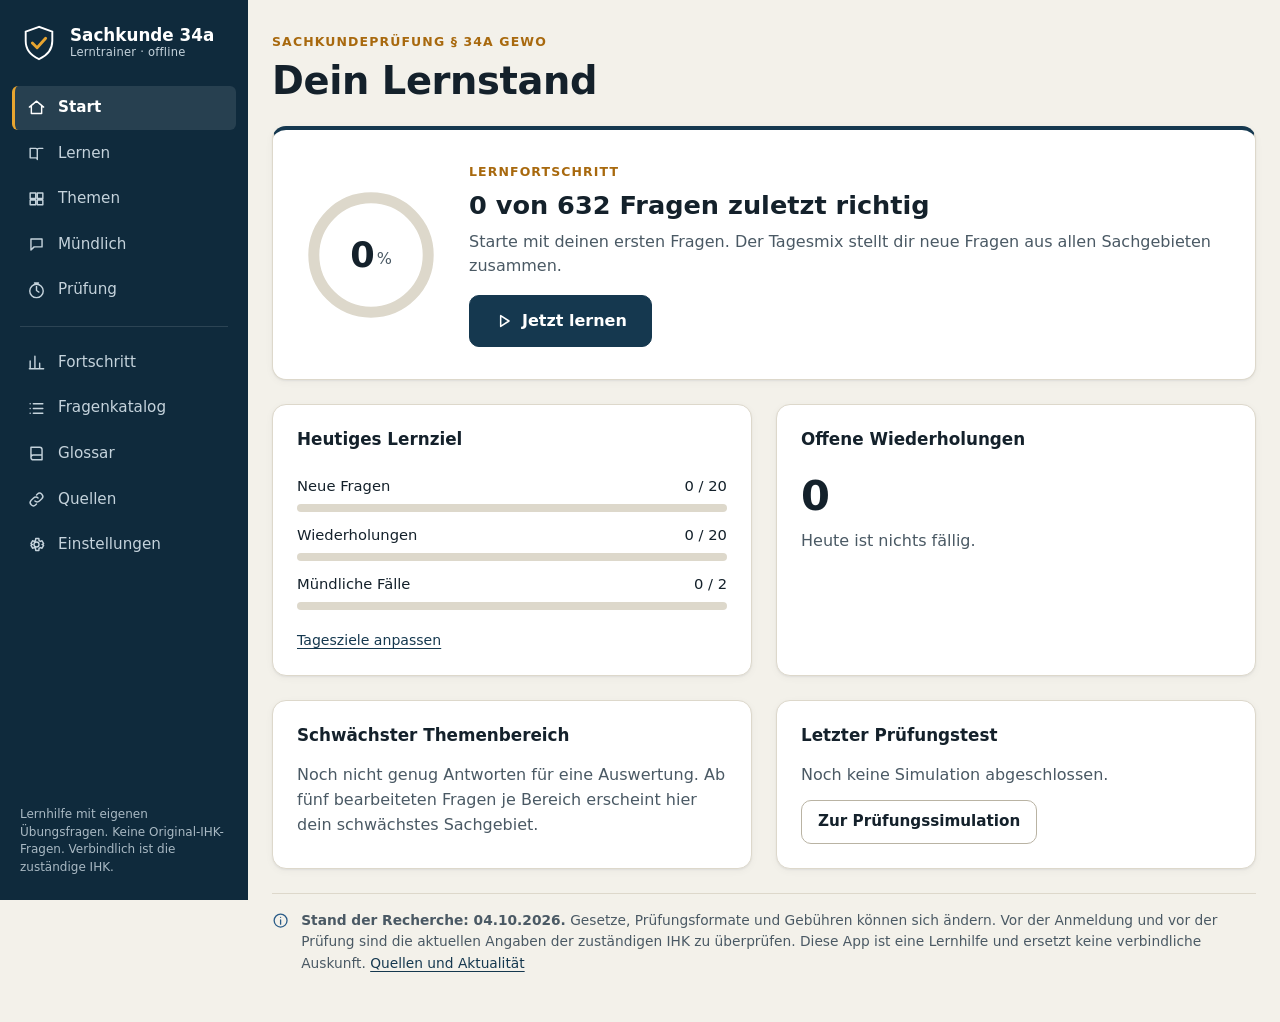
==== Sachkunde-34a-Lerntrainer.html @ d82bcb5e "Add files via upload" ====
<!doctype html>
<html lang="de">
<head>
<meta charset="utf-8">
<meta name="viewport" content="width=device-width, initial-scale=1, viewport-fit=cover">
<meta name="color-scheme" content="light dark">
<meta name="theme-color" content="#0f2a3c">
<title>Sachkunde 34a Lerntrainer</title>
<meta name="description" content="Offline-Lernhilfe für die IHK-Sachkundeprüfung im Bewachungsgewerbe nach § 34a GewO. Eigene Übungsfragen, keine Original-IHK-Fragen.">
<link rel="icon" href="data:image/svg+xml,%3Csvg xmlns='http://www.w3.org/2000/svg' viewBox='0 0 40 40'%3E%3Cpath d='M20 3 6 8v10c0 9 6 15.5 14 19 8-3.500 14-10 14-19V8z' fill='%2315384f'/%3E%3Cpath d='m13 20 5 5 9-10' fill='none' stroke='%23e8a530' stroke-width='3.500' stroke-linecap='round' stroke-linejoin='round'/%3E%3C/svg%3E">
<meta name="mobile-web-app-capable" content="yes">
<meta name="apple-mobile-web-app-capable" content="yes">
<meta name="apple-mobile-web-app-title" content="Sachkunde 34a">
<meta name="apple-mobile-web-app-status-bar-style" content="default">
<style>
/* Sachkunde 34a Lerntrainer – Gestaltung
   Identität: Nachtblau + Signal-Amber, DIN-artige Überschriften, ruhige Papierflächen. */
:root {
  --bg: #f3f1ea;
  --surface: #ffffff;
  --surface-2: #f8f6f0;
  --ink: #14212b;
  --ink-2: #4a5964;
  --line: #ddd8cb;
  --line-strong: #b9b3a3;
  --primary: #15384f;
  --primary-hover: #0f2a3c;
  --primary-ink: #ffffff;
  --primary-soft: #e2ebf1;
  --accent: #a8690e;
  --accent-soft: #f6ead0;
  --ok: #1b7446;
  --ok-soft: #e1f1e7;
  --bad: #b0281f;
  --bad-soft: #f9e5e2;
  --warn: #855600;
  --warn-soft: #f7ecce;
  --info: #2a5c88;
  --info-soft: #e1ecf6;
  --rail: #0f2a3c;
  --rail-ink: #c5d3dc;
  --rail-active: #ffffff;
  --signal: #e8a530;

  --s1: 4px; --s2: 8px; --s3: 12px; --s4: 16px; --s5: 24px; --s6: 32px; --s7: 48px;
  --r-s: 6px; --r-m: 10px; --r-l: 14px;
  --shadow: 0 1px 2px rgba(20, 33, 43, .06), 0 2px 8px rgba(20, 33, 43, .04);
  --shadow-up: 0 -2px 12px rgba(20, 33, 43, .08);
  --font: system-ui, -apple-system, "Segoe UI", Roboto, "Helvetica Neue", Arial, sans-serif;
  --display: "Bahnschrift", "DIN Alternate", "DIN 2014", "Roboto Condensed", "Arial Narrow", system-ui, sans-serif;
  --t: 160ms ease;
}
@media (prefers-color-scheme: dark) {
  :root:not([data-theme="light"]) {
    --bg: #0d151b; --surface: #15202a; --surface-2: #1a2833; --ink: #e9eff3; --ink-2: #a5b4bf;
    --line: #283843; --line-strong: #3c505e;
    --primary: #8cc3e0; --primary-hover: #a7d3ea; --primary-ink: #0b1b25; --primary-soft: #1c3342;
    --accent: #e3ae55; --accent-soft: #382c14;
    --ok: #62c592; --ok-soft: #153224; --bad: #f28d83; --bad-soft: #3a1c1a;
    --warn: #e4b85f; --warn-soft: #392d13; --info: #8ab9e3; --info-soft: #182c3f;
    --rail: #0a1218; --rail-ink: #a5b4bf; --signal: #e8a530;
    --shadow: 0 1px 2px rgba(0, 0, 0, .4); --shadow-up: 0 -2px 12px rgba(0, 0, 0, .4);
  }
}
:root[data-theme="dark"] {
  --bg: #0d151b; --surface: #15202a; --surface-2: #1a2833; --ink: #e9eff3; --ink-2: #a5b4bf;
  --line: #283843; --line-strong: #3c505e;
  --primary: #8cc3e0; --primary-hover: #a7d3ea; --primary-ink: #0b1b25; --primary-soft: #1c3342;
  --accent: #e3ae55; --accent-soft: #382c14;
  --ok: #62c592; --ok-soft: #153224; --bad: #f28d83; --bad-soft: #3a1c1a;
  --warn: #e4b85f; --warn-soft: #392d13; --info: #8ab9e3; --info-soft: #182c3f;
  --rail: #0a1218; --rail-ink: #a5b4bf; --signal: #e8a530;
  --shadow: 0 1px 2px rgba(0, 0, 0, .4); --shadow-up: 0 -2px 12px rgba(0, 0, 0, .4);
}

*, *::before, *::after { box-sizing: border-box; }
html { -webkit-text-size-adjust: 100%; scroll-behavior: smooth; }
body { margin: 0; background: var(--bg); color: var(--ink); font: 16px/1.55 var(--font); overflow-x: hidden; }
h1, h2, h3, h4, p, ul, ol, dl, dd { margin: 0; }
ul, ol { padding: 0; list-style: none; }
h1, h2, h3, .eyebrow, .brand, .big, .stat-v, .part, .gnum { font-family: var(--display); }
h1 { font-size: clamp(1.7rem, 1.2rem + 2vw, 2.4rem); line-height: 1.12; font-weight: 600; letter-spacing: -.01em; text-wrap: balance; }
h2 { font-size: 1.3rem; line-height: 1.25; font-weight: 600; text-wrap: balance; }
h3 { font-size: 1.05rem; line-height: 1.3; font-weight: 600; margin-bottom: var(--s3); }
h4 { font-size: .9rem; margin: var(--s4) 0 var(--s2); }
a { color: var(--primary); text-underline-offset: 3px; }
a:hover { color: var(--primary-hover); }
button, input, select, textarea { font: inherit; color: inherit; }
button { cursor: pointer; }
:focus-visible { outline: 3px solid var(--signal); outline-offset: 2px; border-radius: var(--r-s); }
.num { font-variant-numeric: tabular-nums; }
.muted { color: var(--ink-2); }
.sr { position: absolute; width: 1px; height: 1px; overflow: hidden; clip: rect(0 0 0 0); white-space: nowrap; }
.skip { position: absolute; left: var(--s3); top: -60px; background: var(--primary); color: var(--primary-ink); padding: var(--s2) var(--s4); border-radius: var(--r-s); z-index: 100; }
.skip:focus { top: var(--s3); }
.ic { width: 1.25em; height: 1.25em; flex: none; fill: none; stroke: currentColor; stroke-width: 1.8; stroke-linecap: round; stroke-linejoin: round; vertical-align: -.25em; }
.ic-ok { color: var(--ok); } .ic-bad { color: var(--bad); }

/* ---------- Grundgerüst ---------- */
.app { display: grid; grid-template-columns: 248px minmax(0, 1fr); min-height: 100vh; }
.rail { background: var(--rail); color: var(--rail-ink); padding: var(--s5) var(--s3); position: sticky; top: 0; height: 100vh; overflow-y: auto; display: flex; flex-direction: column; gap: var(--s5); }
.brand { display: flex; align-items: center; gap: var(--s3); padding: 0 var(--s2); color: #fff; text-decoration: none; font-size: 1.05rem; font-weight: 600; line-height: 1.15; }
.brand small { display: block; font: 400 .72rem/1.3 var(--font); color: var(--rail-ink); letter-spacing: .02em; }
.brand svg { width: 38px; height: 38px; flex: none; }
.rail nav { display: flex; flex-direction: column; gap: 2px; }
.rail nav a { display: flex; align-items: center; gap: var(--s3); padding: 10px var(--s3); border-radius: var(--r-s); color: var(--rail-ink); text-decoration: none; font-size: .95rem; border-left: 3px solid transparent; transition: background var(--t), color var(--t); }
.rail nav a:hover { background: rgba(255, 255, 255, .07); color: #fff; }
.rail nav a[aria-current] { background: rgba(255, 255, 255, .1); color: var(--rail-active); border-left-color: var(--signal); font-weight: 600; }
.rail hr { border: 0; border-top: 1px solid rgba(255, 255, 255, .12); margin: var(--s3) var(--s2); }
.rail-foot { margin-top: auto; font-size: .75rem; padding: 0 var(--s2); line-height: 1.45; opacity: .85; }
.stage { min-width: 0; }
#main { max-width: 1040px; margin: 0 auto; padding: var(--s6) var(--s5) var(--s7); display: flex; flex-direction: column; gap: var(--s5); outline: none; }
#banner { max-width: 1040px; margin: 0 auto; padding: 0 var(--s5); }
#banner .note { margin-top: var(--s4); }
#banner .actions { margin-top: var(--s2); }
.app { padding-top: env(safe-area-inset-top); }
.tabbar, #sheet { display: none; }

.pagehead { display: flex; flex-direction: column; gap: var(--s2); }
.eyebrow { font-size: .78rem; letter-spacing: .09em; text-transform: uppercase; color: var(--accent); font-weight: 600; }
.lead { color: var(--ink-2); max-width: 68ch; }
.crumb a { display: inline-flex; align-items: center; gap: var(--s2); text-decoration: none; font-size: .9rem; font-weight: 600; }

/* ---------- Karten, Raster ---------- */
.card { background: var(--surface); border: 1px solid var(--line); border-radius: var(--r-l); padding: var(--s5); box-shadow: var(--shadow); display: flex; flex-direction: column; gap: var(--s3); min-width: 0; }
.card h3 + .muted { margin-top: calc(var(--s2) * -1); }
.cardfoot { margin-top: auto; font-size: .88rem; padding-top: var(--s2); }
.grid { display: grid; gap: var(--s5); }
.g2 { grid-template-columns: repeat(2, minmax(0, 1fr)); }
.g3 { grid-template-columns: repeat(3, minmax(0, 1fr)); }
.g4 { grid-template-columns: repeat(4, minmax(0, 1fr)); }
.split { display: flex; gap: var(--s5); justify-content: space-between; align-items: center; flex-wrap: wrap; }
.split > div:first-child { flex: 1 1 280px; display: flex; flex-direction: column; gap: var(--s2); }
.center { align-items: center; text-align: center; justify-content: center; }
.actions { display: flex; flex-wrap: wrap; gap: var(--s3); margin-top: var(--s2); }

/* ---------- Schaltflächen ---------- */
.btn { display: inline-flex; align-items: center; justify-content: center; gap: var(--s2); min-height: 44px; padding: 0 var(--s4); border: 1px solid var(--line-strong); border-radius: var(--r-m); background: var(--surface); color: var(--ink); font-weight: 600; font-size: .95rem; text-decoration: none; transition: background var(--t), border-color var(--t), transform var(--t); white-space: nowrap; }
.btn:hover { background: var(--surface-2); border-color: var(--ink-2); color: var(--ink); }
.btn:active { transform: translateY(1px); }
.btn-primary { background: var(--primary); border-color: var(--primary); color: var(--primary-ink); }
.btn-primary:hover { background: var(--primary-hover); border-color: var(--primary-hover); color: var(--primary-ink); }
.btn-ghost { border-color: transparent; background: transparent; }
.btn-lg { min-height: 52px; padding: 0 var(--s5); font-size: 1rem; }
.btn-sm { min-height: 36px; padding: 0 var(--s3); font-size: .88rem; }
.btn-danger { background: var(--bad); border-color: var(--bad); color: var(--surface); }
.btn-danger:hover { background: var(--bad); border-color: var(--bad); color: var(--surface); filter: brightness(.92); }
.btn-bad { color: var(--bad); border-color: var(--bad); }
.btn-ok { color: var(--ok); border-color: var(--ok); }
.btn[disabled], .btn[aria-disabled="true"] { opacity: .45; cursor: not-allowed; }
.btn[aria-pressed="true"] { background: var(--primary-soft); border-color: var(--primary); color: var(--primary); }
.linkbtn { background: none; border: 0; padding: 0; color: var(--primary); text-decoration: underline; text-underline-offset: 3px; font-weight: 600; }
.iconbtn { display: inline-flex; align-items: center; gap: 6px; background: none; border: 1px solid transparent; border-radius: var(--r-s); padding: 6px 10px; color: var(--ink-2); font-size: .85rem; min-height: 36px; }
.iconbtn:hover { background: var(--surface-2); }
.iconbtn[aria-pressed="true"] { color: var(--accent); }
.iconbtn[aria-pressed="true"] .ic { fill: currentColor; }

/* ---------- Chips, Hinweise ---------- */
.chip { display: inline-flex; align-items: center; gap: 5px; padding: 3px 10px; border-radius: 999px; font-size: .78rem; font-weight: 600; line-height: 1.4; background: var(--surface-2); color: var(--ink-2); border: 1px solid var(--line); }
.chip .ic { width: 1em; height: 1em; stroke-width: 2.4; }
.chip-ok { background: var(--ok-soft); color: var(--ok); border-color: transparent; }
.chip-bad { background: var(--bad-soft); color: var(--bad); border-color: transparent; }
.chip-warn { background: var(--warn-soft); color: var(--warn); border-color: transparent; }
.chip-info { background: var(--info-soft); color: var(--info); border-color: transparent; }
.chip-primary { background: var(--primary-soft); color: var(--primary); border-color: transparent; }
.chip-accent { background: var(--accent-soft); color: var(--accent); border-color: transparent; }
.note { display: flex; gap: var(--s3); padding: var(--s4); border-radius: var(--r-m); border: 1px solid; font-size: .93rem; }
.note > .ic { margin-top: 2px; }
.note-warn { background: var(--warn-soft); border-color: transparent; color: var(--ink); }
.note-warn > .ic { color: var(--warn); }
.note-info { background: var(--info-soft); border-color: transparent; }
.note-info > .ic { color: var(--info); }
.note-bad { background: var(--bad-soft); border-color: transparent; margin-top: var(--s3); }
.note-bad > .ic { color: var(--bad); }
.note .btn { margin-top: var(--s3); }
.hint { display: flex; gap: var(--s2); align-items: flex-start; font-size: .88rem; color: var(--ink-2); }
.hint.err { color: var(--bad); }
.stand { display: flex; gap: var(--s3); font-size: .86rem; color: var(--ink-2); border-top: 1px solid var(--line); padding-top: var(--s4); }
.stand .ic { color: var(--info); margin-top: 2px; }
.disclaimer { font-size: .88rem; color: var(--ink-2); border-left: 3px solid var(--signal); padding-left: var(--s3); }
.empty { padding: var(--s5); text-align: center; color: var(--ink-2); }

/* ---------- Fortschritt ---------- */
.bar { height: 8px; background: var(--line); border-radius: 999px; overflow: hidden; }
.bar > i { display: block; height: 100%; background: var(--primary); border-radius: 999px; transition: width 300ms ease; }
.bar-ok > i { background: var(--ok); } .bar-bad > i { background: var(--bad); } .bar-warn > i { background: var(--warn); } .bar-info > i { background: var(--info); }
.ring { position: relative; width: 132px; height: 132px; flex: none; }
.ring svg { width: 100%; height: 100%; transform: rotate(-90deg); }
.ring circle { fill: none; stroke-width: 10; }
.ring-bg { stroke: var(--line); }
.ring-fg { stroke: var(--primary); stroke-linecap: round; transition: stroke-dashoffset 500ms ease; }
.ring-num { position: absolute; inset: 0; display: flex; align-items: center; justify-content: center; gap: 2px; font-family: var(--display); }
.ring-num b { font-size: 2.2rem; font-weight: 600; line-height: 1; font-variant-numeric: tabular-nums; }
.ring-num span { font-size: 1rem; color: var(--ink-2); margin-top: .55em; }
.goal { display: flex; flex-direction: column; gap: 6px; }
.goal-top { display: flex; justify-content: space-between; gap: var(--s3); font-size: .92rem; }
.big { font-size: 2.6rem; line-height: 1; font-weight: 600; }
.big-s { font-family: var(--display); font-size: 1.35rem; font-weight: 600; line-height: 1.2; }
.unit { font-size: 1rem; color: var(--ink-2); font-weight: 400; font-family: var(--font); }

/* ---------- Start ---------- */
.hero { flex-direction: row; align-items: center; gap: var(--s6); padding: var(--s6); border-top: 4px solid var(--primary); }
.hero-body { display: flex; flex-direction: column; gap: var(--s2); min-width: 0; }
.hero h2 { font-size: 1.6rem; }
.card > .btn, .card > a.btn { align-self: flex-start; margin-top: auto; }

/* ---------- Fortschrittsseite ---------- */
.stats { gap: var(--s4); }
.stat { padding: var(--s4); gap: 2px; }
.stat-l { font-size: .8rem; color: var(--ink-2); }
.stat-v { font-size: 1.9rem; font-weight: 600; line-height: 1.15; }
.stat-s { font-size: .8rem; color: var(--ink-2); }
.next { flex-direction: row; align-items: center; justify-content: space-between; flex-wrap: wrap; border-left: 4px solid var(--signal); }
.next h3 { margin: 4px 0; font-size: 1.2rem; }
.kv { display: grid; grid-template-columns: minmax(110px, max-content) 1fr; gap: 6px var(--s4); font-size: .93rem; }
.kv dt { color: var(--ink-2); }
.kv dd { min-width: 0; overflow-wrap: anywhere; }
.lamps { display: grid; grid-template-columns: repeat(auto-fill, minmax(280px, 1fr)); gap: var(--s3); }
.lamp { display: flex; gap: var(--s3); align-items: center; padding: var(--s3); border: 1px solid var(--line); border-radius: var(--r-m); text-decoration: none; color: inherit; transition: border-color var(--t), background var(--t); }
.lamp:hover { border-color: var(--line-strong); background: var(--surface-2); color: inherit; }
.lamp-dot { width: 40px; height: 40px; border-radius: 50%; display: grid; place-items: center; flex: none; }
.lamp-dot .ic { stroke-width: 2.4; }
.lamp-ok { background: var(--ok-soft); color: var(--ok); } .lamp-bad { background: var(--bad-soft); color: var(--bad); }
.lamp-warn { background: var(--warn-soft); color: var(--warn); } .lamp-info { background: var(--info-soft); color: var(--info); }
.lamp-main { flex: 1; min-width: 0; display: flex; flex-direction: column; gap: 5px; font-size: .82rem; }
.lamp-main b { font-size: .95rem; }
.rows li { display: flex; align-items: center; justify-content: space-between; gap: var(--s3); padding: var(--s3) 0; border-bottom: 1px solid var(--line); flex-wrap: wrap; }
.rows li:last-child { border-bottom: 0; }
.rows small { display: block; font-size: .85rem; }
.checks { display: flex; flex-direction: column; gap: var(--s3); }
.checks li { display: flex; gap: var(--s3); align-items: flex-start; }
.checks li > .ic { margin-top: 2px; padding: 3px; border-radius: 50%; width: 1.5em; height: 1.5em; stroke-width: 2.4; }
.checks li.ok > .ic { background: var(--ok-soft); color: var(--ok); }
.checks li.open > .ic { background: var(--info-soft); color: var(--info); }
.checks small { display: block; font-size: .85rem; }

/* ---------- Themen ---------- */
.group { display: flex; flex-direction: column; gap: var(--s3); }
.group > h2 { display: flex; align-items: center; gap: var(--s3); font-size: 1.1rem; }
.gnum { width: 30px; height: 30px; border-radius: 50%; background: var(--primary); color: var(--primary-ink); display: grid; place-items: center; font-size: .95rem; flex: none; }
.topic { text-decoration: none; color: inherit; transition: border-color var(--t), transform var(--t); }
.topic:hover { border-color: var(--primary); color: inherit; transform: translateY(-1px); }
.topic-top { display: flex; gap: var(--s2); align-items: center; flex-wrap: wrap; }
.part { font-size: 1.1rem; font-weight: 600; color: var(--accent); margin-right: auto; }
.topic h3 { margin: 0; font-size: 1.2rem; }
.topic .muted { font-size: .92rem; display: -webkit-box; -webkit-line-clamp: 3; -webkit-box-orient: vertical; overflow: hidden; }
.topic-foot { display: flex; justify-content: space-between; align-items: center; gap: var(--s2); flex-wrap: wrap; font-size: .85rem; color: var(--ink-2); }
.bul { display: flex; flex-direction: column; gap: var(--s2); }
.bul li { position: relative; padding-left: 1.2em; }
.bul li::before { content: ""; position: absolute; left: 0; top: .62em; width: 6px; height: 6px; background: var(--accent); border-radius: 1px; transform: rotate(45deg); }
.terms { display: grid; grid-template-columns: minmax(140px, 220px) 1fr; gap: var(--s3) var(--s5); }
.terms dt { font-weight: 600; }
.terms dd { color: var(--ink-2); padding-bottom: var(--s3); border-bottom: 1px solid var(--line); }
.subs li > span { flex: 1 1 260px; min-width: 0; }
.deck { display: flex; flex-direction: column; gap: var(--s3); flex: 1; }
.flash { flex: 1; min-height: 190px; border: 1px solid var(--line-strong); border-radius: var(--r-m); background: var(--surface-2); padding: var(--s5); display: flex; flex-direction: column; gap: var(--s2); align-items: center; justify-content: center; text-align: center; }
.flash.flipped { background: var(--primary-soft); border-color: var(--primary); }
.flash-side { font-size: .72rem; letter-spacing: .09em; text-transform: uppercase; color: var(--accent); font-weight: 600; }
.flash-text { font-family: var(--display); font-size: 1.3rem; line-height: 1.3; font-weight: 600; }
.flash.flipped .flash-text { font: 400 1rem/1.5 var(--font); }
.flash-hint { font-size: .78rem; color: var(--ink-2); }
.deck-nav { display: flex; align-items: center; justify-content: center; gap: var(--s4); }

/* ---------- Lernmodus ---------- */
.modes { display: grid; grid-template-columns: repeat(auto-fill, minmax(210px, 1fr)); gap: var(--s3); }
.mode { text-align: left; display: grid; grid-template-columns: 1fr auto; gap: 2px var(--s3); padding: var(--s3) var(--s4); border: 1px solid var(--line-strong); border-radius: var(--r-m); background: var(--surface); min-height: 68px; transition: border-color var(--t), background var(--t); }
.mode .muted { grid-column: 1; font-size: .82rem; line-height: 1.35; }
.mode .num { grid-row: 1 / span 2; grid-column: 2; align-self: center; font-family: var(--display); font-size: 1.2rem; color: var(--ink-2); }
.mode:hover { border-color: var(--primary); }
.mode[aria-checked="true"] { background: var(--primary-soft); border-color: var(--primary); box-shadow: inset 0 0 0 1px var(--primary); }
.tags { display: flex; flex-wrap: wrap; gap: var(--s2); margin-bottom: var(--s3); }
.tag { min-height: 38px; padding: 0 var(--s3); border: 1px solid var(--line-strong); border-radius: 999px; background: var(--surface); font-size: .88rem; transition: background var(--t), border-color var(--t); }
.tag:hover { border-color: var(--primary); }
.tag[aria-pressed="true"] { background: var(--primary); border-color: var(--primary); color: var(--primary-ink); font-weight: 600; }
.tag[aria-pressed="true"]::before { content: "✓ "; }
.seg { display: inline-flex; border: 1px solid var(--line-strong); border-radius: var(--r-m); overflow: hidden; align-self: flex-start; }
.seg button { min-height: 42px; min-width: 64px; padding: 0 var(--s4); border: 0; border-right: 1px solid var(--line-strong); background: var(--surface); font-weight: 600; font-size: .92rem; }
.seg button:last-child { border-right: 0; }
.seg button[aria-checked="true"] { background: var(--primary); color: var(--primary-ink); }

.runhead { display: flex; align-items: center; gap: var(--s4); }
.runprog { flex: 1; display: flex; flex-direction: column; gap: 6px; font-size: .88rem; color: var(--ink-2); min-width: 0; }
.runscore { display: inline-flex; align-items: center; gap: 4px; font-weight: 600; }
.qcard { gap: var(--s4); position: relative; }
.qmeta { display: flex; flex-wrap: wrap; gap: 6px; padding-right: 90px; }
.qtools { position: absolute; top: var(--s4); right: var(--s4); }
.qtext { font-family: var(--font); font-size: 1.22rem; line-height: 1.45; font-weight: 600; text-wrap: pretty; }
.qlabel { font-size: .78rem; color: var(--ink-2); border-top: 1px dashed var(--line); padding-top: var(--s3); }
.opts { display: flex; flex-direction: column; gap: var(--s3); }
.opt { display: flex; gap: var(--s3); align-items: flex-start; text-align: left; width: 100%; padding: var(--s3) var(--s4); border: 1.5px solid var(--line-strong); border-radius: var(--r-m); background: var(--surface); min-height: 56px; transition: border-color var(--t), background var(--t); }
.opt:not([disabled]):hover { border-color: var(--primary); background: var(--surface-2); }
.opt[disabled] { cursor: default; color: var(--ink); }
.opt-key { width: 30px; height: 30px; border-radius: 50%; border: 1.5px solid var(--line-strong); display: grid; place-items: center; font-weight: 700; font-size: .85rem; flex: none; background: var(--surface); }
[role="checkbox"] .opt-key { border-radius: 7px; }
.opt-body { display: flex; flex-direction: column; gap: 4px; padding-top: 3px; min-width: 0; }
.opt.sel { border-color: var(--primary); background: var(--primary-soft); }
.opt.sel .opt-key { background: var(--primary); border-color: var(--primary); color: var(--primary-ink); }
.opt.ok { border-color: var(--ok); background: var(--ok-soft); }
.opt.ok .opt-key { background: var(--ok); border-color: var(--ok); color: var(--surface); }
.opt.miss { border-color: var(--ok); border-style: dashed; }
.opt.miss .opt-key { border-color: var(--ok); color: var(--ok); }
.opt.bad { border-color: var(--bad); background: var(--bad-soft); }
.opt.bad .opt-key { background: var(--bad); border-color: var(--bad); color: var(--surface); }
.opt.off { opacity: .85; }
.opt-mark { display: inline-flex; align-items: center; gap: 5px; font-size: .8rem; font-weight: 700; }
.opt-mark em { font-style: normal; }
.opt-mark .ic { stroke-width: 2.6; width: 1.1em; height: 1.1em; }
.ok .opt-mark, .miss .opt-mark { color: var(--ok); } .bad .opt-mark { color: var(--bad); } .off .opt-mark { color: var(--ink-2); }
.opt-why { font-size: .9rem; color: var(--ink-2); }
.verdict { display: flex; gap: var(--s3); padding: var(--s4); border-radius: var(--r-m); border-left: 4px solid; }
.verdict.ok { background: var(--ok-soft); border-color: var(--ok); } .verdict.bad { background: var(--bad-soft); border-color: var(--bad); }
.verdict > .ic { width: 1.6em; height: 1.6em; stroke-width: 2.4; }
.verdict.ok > .ic { color: var(--ok); } .verdict.bad > .ic { color: var(--bad); }
.verdict p { margin-top: 4px; }
.qsrc { font-size: .86rem; padding: var(--s3) var(--s4); background: var(--surface-2); border-radius: var(--r-m); }
.cause { border-top: 1px solid var(--line); padding-top: var(--s3); display: flex; flex-direction: column; gap: var(--s2); }
.cause .tags { margin: 0; }
.runfoot { display: flex; justify-content: space-between; align-items: center; gap: var(--s3); flex-wrap: wrap; }
.ttsbar { display: flex; flex-wrap: wrap; align-items: center; gap: 4px; padding: 6px var(--s3); background: var(--surface-2); border-radius: var(--r-m); color: var(--ink-2); }
.ttsbar .sep { width: 1px; height: 20px; background: var(--line-strong); margin: 0 4px; }
.match { display: flex; flex-direction: column; gap: var(--s3); }
.match-row { display: grid; grid-template-columns: minmax(0, 1fr) minmax(0, 1.3fr); gap: var(--s2) var(--s4); align-items: center; padding: var(--s3); border: 1px solid var(--line); border-radius: var(--r-m); }
.match-row label { font-weight: 600; }
.match-row .opt-mark { grid-column: 1 / -1; }
.match-row.ok { border-color: var(--ok); background: var(--ok-soft); } .match-row.bad { border-color: var(--bad); background: var(--bad-soft); }
.match-row.ok .opt-mark { color: var(--ok); } .match-row.bad .opt-mark { color: var(--bad); }
.solution { background: var(--primary-soft); border-radius: var(--r-m); padding: var(--s4); display: flex; flex-direction: column; gap: var(--s2); }
.card.solution { border-color: transparent; }
.selfrate { display: flex; flex-direction: column; gap: var(--s2); }
.rec { display: flex; flex-wrap: wrap; align-items: center; gap: var(--s3); }
.rec audio { height: 40px; max-width: 100%; }
.rec-live { display: inline-flex; align-items: center; gap: var(--s2); font-weight: 600; color: var(--bad); }
.rec-live .dot { width: 10px; height: 10px; border-radius: 50%; background: var(--bad); animation: pulse 1.2s infinite; }
@keyframes pulse { 50% { opacity: .3; } }

/* ---------- Gesetze einfach erklärt (eingeklappt, erst auf Antippen sichtbar) ---------- */
.laws { display: flex; flex-direction: column; gap: var(--s2); }
.lawgroup > summary { display: flex; align-items: center; justify-content: space-between; gap: var(--s3); flex-wrap: wrap; cursor: pointer; list-style: none; min-height: 44px; }
.lawgroup > summary::-webkit-details-marker { display: none; }
.lawgroup > summary h3 { margin: 0; display: flex; align-items: center; gap: var(--s2); }
.lawgroup > summary h3 .ic { color: var(--accent); }
.lawgroup > summary .muted { font-size: .85rem; }
.lawgroup[open] > summary { margin-bottom: var(--s3); }
.law { border: 1px solid var(--line); border-radius: var(--r-m); background: var(--surface); }
.law > summary { display: flex; align-items: center; gap: 10px; min-height: 44px; padding: 6px var(--s3); cursor: pointer; list-style: none; font-size: .92rem; }
.law summary::-webkit-details-marker { display: none; }
.law > summary .ic { color: var(--accent); }
.law-k { font-weight: 600; white-space: nowrap; }
.law-t { color: var(--ink-2); overflow: hidden; text-overflow: ellipsis; white-space: nowrap; min-width: 0; }
.law[open] { border-color: var(--accent); }
.law-body { padding: 0 var(--s3) var(--s3); display: flex; flex-direction: column; gap: var(--s2); }
.law-e { background: var(--accent-soft); border-radius: var(--r-s); padding: 10px var(--s3); }
.law-w > summary { cursor: pointer; font-size: .85rem; color: var(--primary); font-weight: 600; min-height: 36px; display: flex; align-items: center; list-style: none; }
.law-w > summary::before { content: "+ "; white-space: pre; }
.law-w[open] > summary::before { content: "– "; }
.law-w blockquote { margin: 0; padding-left: var(--s3); border-left: 3px solid var(--line-strong); font-size: .9rem; color: var(--ink-2); overflow-wrap: anywhere; }
.law-src { font-size: .8rem; color: var(--ink-2); margin-top: var(--s2); }

/* ---------- Formulare ---------- */
.field { display: flex; flex-direction: column; gap: 6px; font-size: .88rem; }
.field > span:first-child { font-weight: 600; color: var(--ink-2); }
input[type="text"], input[type="search"], input[type="number"], select, textarea { min-height: 44px; padding: 8px 12px; border: 1px solid var(--line-strong); border-radius: var(--r-m); background: var(--surface); font-size: 1rem; width: 100%; }
textarea { resize: vertical; line-height: 1.5; }
input[type="range"] { width: 100%; accent-color: var(--primary); min-height: 44px; }
.filters { flex-direction: row; flex-wrap: wrap; align-items: flex-end; gap: var(--s4); }
.filters .field { flex: 1 1 170px; }
.filters .grow { flex: 2 1 260px; }
.searchbox { position: relative; display: block; }
.searchbox .ic { position: absolute; left: 12px; top: 50%; transform: translateY(-50%); color: var(--ink-2); }
.searchbox input { padding-left: 40px; }
.switch { display: flex; gap: var(--s3); align-items: flex-start; padding: var(--s3) 0; border-bottom: 1px solid var(--line); cursor: pointer; }
.switch input { position: absolute; opacity: 0; width: 46px; height: 26px; margin: 0; cursor: pointer; }
.sw-ui { width: 46px; height: 26px; border-radius: 999px; background: var(--line-strong); position: relative; flex: none; transition: background var(--t); }
.sw-ui::after { content: ""; position: absolute; top: 3px; left: 3px; width: 20px; height: 20px; border-radius: 50%; background: var(--surface); transition: transform var(--t); }
.switch input:checked + .sw-ui { background: var(--ok); }
.switch input:checked + .sw-ui::after { transform: translateX(20px); }
.switch input:focus-visible + .sw-ui { outline: 3px solid var(--signal); outline-offset: 2px; }
.switch.is-off { opacity: .55; cursor: not-allowed; }
.sw-l small { display: block; color: var(--ink-2); font-size: .85rem; }
.voice { margin-top: var(--s3); gap: var(--s4); }
.check { display: flex; gap: var(--s3); align-items: flex-start; padding: var(--s3); border: 1px solid var(--line); border-radius: var(--r-m); cursor: pointer; min-height: 48px; }
.check input { width: 20px; height: 20px; margin: 2px 0 0; accent-color: var(--ok); flex: none; }
.check:has(input:checked) { background: var(--ok-soft); border-color: var(--ok); }
.checklist { display: grid; grid-template-columns: repeat(2, minmax(0, 1fr)); gap: var(--s2); }

/* ---------- Katalog ---------- */
.qlist li { padding: 0; }
.qrow { display: flex; flex-direction: column; gap: var(--s2); width: 100%; text-align: left; background: none; border: 0; padding: var(--s3) var(--s2); border-radius: var(--r-s); text-decoration: none; color: inherit; }
.qrow:hover { background: var(--surface-2); color: inherit; }
.qrow-t { font-weight: 600; }
.qrow-m { display: flex; flex-wrap: wrap; gap: 6px; }
.pager { display: flex; justify-content: center; align-items: center; gap: var(--s4); padding-top: var(--s3); }

/* ---------- Prüfung ---------- */
.exbar { position: sticky; top: 0; z-index: 20; display: flex; align-items: center; gap: var(--s4); background: var(--rail); color: #fff; padding: var(--s3) var(--s4); border-radius: var(--r-m); box-shadow: var(--shadow); }
.exbar-l { flex: 1; display: flex; flex-direction: column; min-width: 0; line-height: 1.3; }
.exbar .muted { color: var(--rail-ink); font-size: .82rem; }
.extime { display: inline-flex; align-items: center; gap: var(--s2); font-family: var(--display); font-size: 1.5rem; font-weight: 600; }
.extime.low { color: var(--signal); }
.exbar .btn-primary { background: var(--signal); border-color: var(--signal); color: #1b1300; }
.exgrid { display: grid; grid-template-columns: repeat(auto-fill, minmax(44px, 1fr)); gap: 6px; }
.exgrid button { height: 44px; border: 1px solid var(--line-strong); border-radius: var(--r-s); background: var(--surface); font-weight: 600; font-variant-numeric: tabular-nums; position: relative; }
.exgrid .done { background: var(--primary); border-color: var(--primary); color: var(--primary-ink); }
.exgrid .flag::after, .lg.flag::after { content: ""; position: absolute; top: 3px; right: 3px; width: 8px; height: 8px; border-radius: 50%; background: var(--signal); }
.exgrid [aria-current] { outline: 3px solid var(--signal); outline-offset: 1px; }
.legend { display: flex; gap: var(--s4); flex-wrap: wrap; font-size: .82rem; color: var(--ink-2); }
.legend span { display: inline-flex; align-items: center; gap: 6px; }
.lg { width: 16px; height: 16px; border: 1px solid var(--line-strong); border-radius: 4px; display: inline-block; position: relative; }
.lg.done { background: var(--primary); border-color: var(--primary); }
.result { flex-direction: row; align-items: center; gap: var(--s6); flex-wrap: wrap; border-top: 4px solid var(--ok); }
.result.bad { border-top-color: var(--bad); }
.result.bad .ring-fg { stroke: var(--bad); } .result.ok .ring-fg { stroke: var(--ok); }
.result > div:last-child { display: flex; flex-direction: column; gap: var(--s3); flex: 1 1 260px; }
.wrongq { border: 1px solid var(--line); border-radius: var(--r-m); padding: var(--s3) var(--s4); }
.wrongq summary { display: flex; justify-content: space-between; gap: var(--s3); align-items: flex-start; cursor: pointer; font-weight: 600; }
.wrongq[open] summary { margin-bottom: var(--s3); }
.wrongq .opts { margin-bottom: var(--s3); }
body.exam .rail, body.exam .tabbar { display: none; }
body.exam .app { grid-template-columns: minmax(0, 1fr); }

/* ---------- Mündlich, Quellen ---------- */
.schema { counter-reset: s; display: flex; flex-direction: column; gap: var(--s2); }
.schema li { counter-increment: s; display: flex; gap: var(--s3); align-items: flex-start; }
.schema li::before { content: counter(s); width: 26px; height: 26px; border-radius: 50%; background: var(--primary); color: var(--primary-ink); display: grid; place-items: center; font: 600 .82rem var(--display); flex: none; margin-top: 1px; }
.case-text { font-size: 1.05rem; line-height: 1.6; }
.facts { display: flex; flex-direction: column; }
.fact { display: flex; justify-content: space-between; align-items: flex-start; gap: var(--s4); padding: var(--s3) 0; border-bottom: 1px solid var(--line); flex-wrap: wrap; }
.fact:last-child { border-bottom: 0; }
.fact > div { flex: 1 1 320px; min-width: 0; }
.fact p { margin: 2px 0; }
.srcs { display: flex; flex-direction: column; gap: var(--s4); }
.srcs li { border: 1px solid var(--line); border-radius: var(--r-m); padding: var(--s4); display: flex; flex-direction: column; gap: var(--s3); }
.src-top { display: flex; justify-content: space-between; gap: var(--s3); align-items: flex-start; flex-wrap: wrap; }

#toast { position: fixed; left: 50%; bottom: 28px; transform: translate(-50%, 20px); background: var(--ink); color: var(--bg); padding: 10px 18px; border-radius: 999px; font-size: .92rem; font-weight: 600; opacity: 0; pointer-events: none; transition: opacity var(--t), transform var(--t); z-index: 60; max-width: calc(100vw - 32px); text-align: center; }
#toast.on { opacity: 1; transform: translate(-50%, 0); }

/* ---------- Responsiv ---------- */
@media (max-width: 1100px) {
  .g4 { grid-template-columns: repeat(2, minmax(0, 1fr)); }
  .g3 { grid-template-columns: repeat(2, minmax(0, 1fr)); }
}
@media (max-width: 900px) {
  .app { grid-template-columns: minmax(0, 1fr); }
  .rail { display: none; }
  #main { padding: var(--s5) var(--s4) 104px; gap: var(--s4); }
  #banner { padding: 0 var(--s4); }
  .tabbar { display: grid; grid-template-columns: repeat(5, 1fr); position: fixed; left: 0; right: 0; bottom: 0; background: var(--surface); border-top: 1px solid var(--line); box-shadow: var(--shadow-up); z-index: 40; padding-bottom: env(safe-area-inset-bottom); }
  .tabbar a, .tabbar button { display: flex; flex-direction: column; align-items: center; justify-content: center; gap: 2px; min-height: 60px; border: 0; background: none; color: var(--ink-2); font-size: .72rem; font-weight: 600; text-decoration: none; border-top: 3px solid transparent; }
  .tabbar .ic { width: 22px; height: 22px; }
  .tabbar [aria-current] { color: var(--primary); border-top-color: var(--signal); }
  #sheet:not([hidden]) { display: block; position: fixed; inset: 0; background: rgba(10, 18, 24, .5); z-index: 50; }
  .sheet-in { position: absolute; left: 0; right: 0; bottom: 0; background: var(--surface); border-radius: var(--r-l) var(--r-l) 0 0; padding: var(--s4) var(--s4) calc(var(--s5) + env(safe-area-inset-bottom)); }
  .sheet-in h2 { font-size: 1rem; margin-bottom: var(--s3); }
  #sheet-list { display: grid; grid-template-columns: repeat(2, 1fr); gap: var(--s2); }
  #sheet-list a { display: flex; align-items: center; gap: var(--s3); min-height: 52px; padding: 0 var(--s3); border: 1px solid var(--line); border-radius: var(--r-m); text-decoration: none; color: var(--ink); font-weight: 600; }
  #sheet-list a[aria-current] { border-color: var(--primary); background: var(--primary-soft); }
  body.focus .tabbar { display: none; }
  body.focus #main { padding-bottom: var(--s6); }
  #toast { bottom: 76px; }
  .qmeta { padding-right: 0; }
  .qtools { position: static; align-self: flex-start; margin: -4px 0 -8px -10px; }
  .match-row { grid-template-columns: 1fr; }
  .exbar { border-radius: 0; margin: calc(var(--s5) * -1) calc(var(--s4) * -1) 0; padding: var(--s2) var(--s4); gap: var(--s3); }
  .extime { font-size: 1.25rem; }
  .exbar-l b { font-size: .9rem; white-space: nowrap; overflow: hidden; text-overflow: ellipsis; }
}
/* Touch-Geräte: größere Tippflächen, gut lesbare Kleinschrift */
@media (pointer: coarse), (max-width: 900px) {
  html { -webkit-tap-highlight-color: transparent; }
  button, a, select, input, label { touch-action: manipulation; }
  .btn-sm, .iconbtn { min-height: 44px; }
  .tag { min-height: 44px; padding: 0 var(--s4); }
  .linkbtn { display: inline-block; padding: 12px 0; }
  .chip, .eyebrow, .qlabel, .flash-hint, .flash-side { font-size: .82rem; }
  .exgrid { grid-template-columns: repeat(auto-fill, minmax(48px, 1fr)); }
  .exgrid button { height: 48px; }
  .deck-nav .btn { min-width: 56px; }
  /* Hauptaktion bleibt beim Lernen und in der Prüfung am unteren Rand erreichbar */
  body.focus .runfoot { position: sticky; bottom: 0; z-index: 15; background: var(--bg); margin: 0 calc(var(--s4) * -1); padding: var(--s3) var(--s4) calc(var(--s3) + env(safe-area-inset-bottom)); border-top: 1px solid var(--line); }
  body.exam .runfoot { display: grid; grid-template-columns: 1fr 1fr 1fr; }
  body.exam .runfoot .btn { padding: 0 var(--s2); min-height: 48px; }
}
@media (max-width: 640px) {
  .g2, .g3 { grid-template-columns: minmax(0, 1fr); }
  .card { padding: var(--s4); }
  .hero { flex-direction: column; align-items: flex-start; padding: var(--s5); gap: var(--s4); }
  .hero .ring { width: 108px; height: 108px; }
  .terms { grid-template-columns: 1fr; gap: 2px; }
  .terms dd { margin-bottom: var(--s3); }
  .checklist { grid-template-columns: 1fr; }
  .runfoot .btn-lg { flex: 1 1 100%; order: -1; }
  .actions .btn-lg { flex: 1 1 100%; }
  .lamps { grid-template-columns: 1fr; }
}
@media (max-width: 520px) {
  .g4 { grid-template-columns: repeat(2, minmax(0, 1fr)); }
  .stat-v { font-size: 1.5rem; }
  .qtext { font-size: 1.1rem; }
  .kv { grid-template-columns: 1fr; gap: 0; }
  .kv dt { font-size: .8rem; margin-top: var(--s2); }
  .runhead { flex-wrap: wrap; }
  .runprog { order: 3; flex: 1 1 100%; }
  .runscore { margin-left: auto; }
  .seg button { min-width: 0; flex: 1; }
  .seg { align-self: stretch; }
  .modes { grid-template-columns: 1fr; }
  .next .btn { width: 100%; }
}
@media (orientation: landscape) and (max-height: 480px) and (max-width: 950px) {
  .tabbar a, .tabbar button { min-height: 46px; flex-direction: row; gap: 6px; }
  #main { padding-bottom: 76px; padding-top: var(--s4); }
  body.focus #main { padding-bottom: var(--s4); }
  .exbar { position: static; }
  body.focus .runfoot { padding-top: var(--s2); padding-bottom: calc(var(--s2) + env(safe-area-inset-bottom)); }
  .pagehead h1 { font-size: 1.5rem; }
}
@media (prefers-reduced-motion: reduce) {
  *, *::before, *::after { transition: none !important; animation: none !important; scroll-behavior: auto !important; }
}
.no-anim *, .no-anim *::before, .no-anim *::after { transition: none !important; animation: none !important; scroll-behavior: auto !important; }
@media print { .rail, .tabbar, #toast { display: none; } .app { display: block; } }

</style>
</head>
<body>
<a class="skip" href="#main">Zum Inhalt springen</a>
<div class="app">
  <aside class="rail" aria-label="Hauptnavigation">
    <a class="brand" href="#/">
      <svg viewBox="0 0 40 40" aria-hidden="true"><path d="M20 3 6 8v10c0 9 6 15.5 14 19 8-3.500 14-10 14-19V8z" fill="none" stroke="#fff" stroke-width="2"/><path d="m13 20 5 5 9-10" fill="none" stroke="#e8a530" stroke-width="3" stroke-linecap="round" stroke-linejoin="round"/></svg>
      <span>Sachkunde 34a<small>Lerntrainer · offline</small></span>
    </a>
    <nav id="railnav"></nav>
    <p class="rail-foot">Lernhilfe mit eigenen Übungsfragen. Keine Original-IHK-Fragen. Verbindlich ist die zuständige IHK.</p>
  </aside>
  <div class="stage">
    <div id="banner"></div>
    <main id="main" tabindex="-1">
      <noscript><p>Diese Lern-App benötigt JavaScript. Bitte aktiviere JavaScript im Browser.</p></noscript>
    </main>
  </div>
</div>
<nav class="tabbar" id="tabbar" aria-label="Hauptnavigation"></nav>
<div id="sheet" hidden><div class="sheet-in" role="dialog" aria-label="Weitere Bereiche"><h2>Weitere Bereiche</h2><nav id="sheet-list"></nav></div></div>
<div id="toast" role="status" aria-live="polite"></div>

<script>
/* Sachkunde 34a Lerntrainer – Datenbasis
   Zentrale Konfiguration, Themenbereiche, Glossar und Quellen.
   Alle Lerninhalte sind eigene Texte; keine Original-IHK-Inhalte. */
(function () {
  "use strict";

  var SK = (window.SK = {
    RESEARCH_DATE: "04.10.2026",
    LABEL: "Eigene prüfungsnahe Übungsfrage – keine Original-IHK-Frage",
    areas: {},
    areaOrder: [],
    questions: [],
    cases: [],
    glossary: [],
    sources: []
  });

  /* ---------- Prüfungskonfiguration (zentral) ----------
     questionCount / maxPoints / durationMinutes / passPoints:
       offiziell bestätigt (IHK-Informationsblätter „Weiterentwicklung Bewertungsschema“,
       gültig seit 01.07.2025; mehrere IHK-Seiten, abgerufen 04.10.2026).
     distribution: private Anbieterangabe – von keiner IHK-Quelle bestätigt.
     Bewertungslogik der Simulation (vereinfachte Lernsimulation):
       - Aufgabe mit 1 richtigen Antwort: 1 Kreuz möglich, 1 Punkt.
       - Aufgabe mit 2 richtigen Antworten: max. 2 Kreuze, je richtigem Kreuz 1 Punkt.
       - Falsche Kreuze: kein Abzug, kein Punkt.
     Dass 82 Aufgaben 120 Punkte ergeben, führt rechnerisch zu 44 Ein-Punkt- und
     38 Zwei-Punkt-Aufgaben – das ist eine Ableitung, keine offizielle Angabe. */
  SK.examConfig = {
    questionCount: 82,
    maxPoints: 120,
    durationMinutes: 120,
    passPoints: 60,
    pointsPerCorrectAnswer: 1,
    wrongAnswerPenalty: 0,
    sourceStatus: "offiziell bestätigt (Fragenanzahl, Punkte, Dauer, Bestehensgrenze) – Stand 04.10.2026",
    distributionStatus: "private Anbieterangabe – öffentlich nicht durch IHK-Quelle bestätigt",
    distribution: {
      oso: { q: 7, pts: 11 },
      gew: { q: 5, pts: 8 },
      ds: { q: 5, pts: 8 },
      bgb: { q: 13, pts: 21 },
      str: { q: 13, pts: 21 },
      waf: { q: 5, pts: 8 },
      uvv: { q: 8, pts: 13 },
      umm: { q: 19, pts: 19 },
      tec: { q: 7, pts: 11 }
    },
    shortExam: { factor: 0.25, durationMinutes: 30 }
  };

  /* ---------- Wiederholungsplan (zentral) ---------- */
  SK.srsConfig = {
    intervalsDays: [1, 3, 7, 14, 30], // Abstand nach 1., 2., 3. ... richtiger Antwort in Folge
    wrongDelayDays: 0,                // falsch: noch am selben Tag wieder fällig
    unsureDelayDays: 1,               // unsicher: am nächsten Tag
    safeLevel: 3,                     // ab dieser Stufe gilt eine Frage als „sicher“
    problemWrongCount: 2              // ab so vielen Fehlern „Problemfrage“
  };

  SK.defaultGoals = { neu: 20, wdh: 20, muendlich: 2, fehler: 10 };

  SK.errorCauses = [
    "Begriff verwechselt",
    "Gesetzesvoraussetzung übersehen",
    "private Rechte und Polizeirechte verwechselt",
    "Frage zu schnell gelesen",
    "mehrere richtige Antworten übersehen",
    "Fallbeispiel falsch eingeschätzt",
    "geraten",
    "sonstiger Fehler"
  ];

  SK.oralChecklist = [
    "Situation richtig erkannt",
    "eigene Sicherheit berücksichtigt",
    "deeskalierend kommuniziert",
    "private Rechte und Polizeibefugnisse unterschieden",
    "Verhältnismäßigkeit berücksichtigt",
    "Unterstützung angefordert",
    "Polizei oder Rettungsdienst bei Bedarf verständigt",
    "Dokumentation erwähnt"
  ];

  SK.oralSchema = [
    "Situation einschätzen",
    "eigene Sicherheit beachten",
    "ruhig und deeskalierend kommunizieren",
    "Hausrecht oder andere private Rechte prüfen",
    "keine unzulässigen hoheitlichen Maßnahmen ergreifen",
    "Unterstützung anfordern",
    "Polizei oder Rettungsdienst verständigen, wenn erforderlich",
    "Vorgang dokumentieren"
  ];

  /* ---------- Registrierung ---------- */
  var STATUS = {
    g: "Fundstelle am amtlichen Wortlaut gegengelesen (" + SK.RESEARCH_DATE + ")",
    l: "Landesrecht Nordrhein-Westfalen am amtlichen Wortlaut gegengelesen (" + SK.RESEARCH_DATE + "); Begriffsdefinitionen stammen aus Rechtsprechung und Lehre",
    b: "Rechtsgrundlage benannt – Auslegung, nicht ausdrücklich im Gesetz geregelt",
    e: "prüfungsnahe Empfehlung (Fachmodell/Lernhinweis, keine Rechtsnorm)"
  };
  var DIFF = { 1: "leicht", 2: "mittel", 3: "schwer" };
  var TYPES = { sc: "single-choice", mc: "multiple-choice", tf: "richtig-falsch", zu: "zuordnung", fa: "freie-antwort" };

  SK.area = function (def) {
    SK.areas[def.id] = def;
    SK.areaOrder.push(def.id);
  };

  // Kompaktformat -> vollständiges Frageobjekt. Konvention: die ersten n Optionen sind richtig;
  // die Anzeige mischt die Reihenfolge. IDs entstehen aus der Position – neue Fragen nur anhängen.
  SK.fragen = function (areaId, list) {
    var a = SK.areas[areaId];
    var base = SK.questions.filter(function (q) { return q.area === areaId; }).length;
    list.forEach(function (c, i) {
      var sub = a.subs[c.u] || ["Allgemein", a.title, a.law[0], "b"];
      var t = c.t || "sc";
      var n = t === "mc" ? (c.n || 2) : 1;
      var q = {
        id: areaId + "-" + String(base + i + 1).padStart(3, "0"),
        area: areaId,
        topic: a.title,
        subKey: c.u,
        subtopic: sub[0],
        type: TYPES[t],
        t: t,
        isCase: !!c.f,
        question: c.q,
        explanation: c.e || "",
        difficulty: DIFF[c.d || 2],
        learningGoal: sub[1],
        legalReference: c.r || sub[2],
        sourceTitle: a.source.title,
        sourceInstitution: a.source.institution,
        sourceUrl: a.source.url,
        sourceDate: SK.RESEARCH_DATE,
        verifiedStatus: STATUS[sub[3] || "b"],
        label: SK.LABEL
      };
      if (t === "sc" || t === "mc") {
        q.options = c.o.map(function (o) { return typeof o === "string" ? o : o[0]; });
        q.correctAnswers = [];
        for (var k = 0; k < n; k++) q.correctAnswers.push(k);
        q.wrongAnswerExplanations = c.o.map(function (o, k) {
          var why = typeof o === "string" ? "" : (o[1] || "");
          return k < n ? (why || "Diese Antwort trifft zu.") : (why || "Trifft nicht zu.");
        });
      } else if (t === "tf") {
        q.options = ["Richtig", "Falsch"];
        q.correctAnswers = [c.a ? 0 : 1];
        q.wrongAnswerExplanations = [
          c.a ? "Die Aussage trifft zu." : "Die Aussage trifft nicht zu.",
          c.a ? "Die Aussage trifft zu – „Falsch“ ist daher nicht richtig." : "Die Aussage ist tatsächlich falsch."
        ];
      } else if (t === "zu") {
        q.pairs = c.p;
      } else if (t === "fa") {
        q.modelAnswer = c.m;
        q.keyPoints = c.c || [];
      }
      SK.questions.push(q);
    });
  };

  SK.faelle = function (list) {
    list.forEach(function (c, i) {
      c.id = "fall-" + String(SK.cases.length + 1).padStart(2, "0");
      c.label = "Eigenes mündliches Fallbeispiel – keine Original-IHK-Aufgabe";
      SK.cases.push(c);
    });
  };

  var GII = "https://www.gesetze-im-internet.de/";

  /* ---------- Themenbereiche ----------
     subs: Schlüssel -> [Unterthema, Lernziel, Rechtsgrundlage, Status g|b|e] */
  SK.area({
    id: "oso", group: 1, part: "1a", short: "Öffentliche Sicherheit",
    title: "Recht der öffentlichen Sicherheit und Ordnung",
    oral: true,
    source: { title: "Grundgesetz; § 34a GewO; DIHK-Rahmenplan Sachkundeprüfung (Stand September 2019)", institution: "Bundesministerium der Justiz / DIHK", url: GII + "gg/" },
    intro: "Dieses Sachgebiet klärt, wer in Deutschland Zwang ausüben darf – und warum private Sicherheitskräfte das grundsätzlich nicht dürfen. Es ist laut § 11 BewachV ein Schwerpunkt der mündlichen Prüfung.",
    summary: [
      "Das Gewaltmonopol liegt beim Staat. Polizei und Ordnungsbehörden handeln hoheitlich auf gesetzlicher Grundlage.",
      "Private Sicherheitskräfte haben keine hoheitlichen Befugnisse. Sie handeln mit Jedermannsrechten und mit Rechten, die ihnen der Auftraggeber überträgt (z. B. Hausrecht).",
      "§ 34a Abs. 5 GewO nennt die zulässigen Rechte und verlangt, den Grundsatz der Erforderlichkeit zu beachten.",
      "Öffentliches Recht regelt das Verhältnis Staat – Bürger (Über-/Unterordnung), Privatrecht das Verhältnis der Bürger untereinander (Gleichordnung).",
      "Grundrechte binden unmittelbar den Staat. Sie wirken über die Gesetze aber auch in das Verhältnis zwischen Privaten hinein.",
      "Polizei- und Ordnungsrecht ist Landesrecht; Straf- und Zivilrecht sind Bundesrecht. Diese App legt für das Landesrecht Nordrhein-Westfalen zugrunde: Polizeigesetz (PolG NRW) und Ordnungsbehördengesetz (OBG)."
    ],
    terms: [
      ["Gewaltmonopol", "Nur der Staat darf zur Durchsetzung des Rechts körperlichen Zwang anwenden. Ausnahmen sind eng begrenzte Notrechte für jedermann."],
      ["Hoheitliches Handeln", "Handeln des Staates in Über-/Unterordnung gegenüber dem Bürger, z. B. Platzverweis, Identitätsfeststellung, Durchsuchung."],
      ["Jedermannsrechte", "Rechte, die jeder Person zustehen: Notwehr/Nothilfe, Notstand, Selbsthilfe, vorläufige Festnahme nach § 127 Abs. 1 StPO."],
      ["Öffentliche Sicherheit", "Unverletzlichkeit der Rechtsordnung, der Rechte und Rechtsgüter des Einzelnen sowie der Einrichtungen und Veranstaltungen des Staates. Definition aus Rechtsprechung und Lehre; im PolG NRW nicht gesetzlich definiert."],
      ["Öffentliche Ordnung", "Ungeschriebene Regeln, deren Beachtung nach herrschender Anschauung für ein geordnetes Zusammenleben unerlässlich ist."],
      ["Legalitätsprinzip", "Pflicht von Staatsanwaltschaft und Polizei, bei Verdacht einer Straftat zu ermitteln (§§ 152, 163 StPO)."],
      ["Platzverweisung", "Polizeiliche Anordnung, einen Ort vorübergehend zu verlassen oder nicht zu betreten (§ 34 PolG NRW). Kein Recht privater Sicherheitskräfte."],
      ["Opportunitätsprinzip", "Entscheidung nach pflichtgemäßem Ermessen, ob eingeschritten wird – gilt bei Gefahrenabwehr und Ordnungswidrigkeiten."],
      ["Föderalismus", "Aufteilung der staatlichen Aufgaben zwischen Bund und Ländern."]
    ],
    law: ["Art. 1, 2, 3, 5, 10, 12, 13, 14, 19, 20, 104 GG", "§ 34a Abs. 5 GewO", "§§ 1, 2, 3, 8, 12, 34, 39, 43 PolG NRW", "§§ 1, 14, 15, 16 OBG NRW", "§§ 152, 163, 163b StPO"],
    mistakes: [
      "Annahme, Dienstkleidung oder Auftrag verleihe polizeiliche Befugnisse.",
      "Verwechslung von Platzverweis (Polizei) und Hausverbot (Hausrechtsinhaber).",
      "Annahme, Sicherheitskräfte dürften Ausweise verlangen oder Personen durchsuchen wie die Polizei.",
      "Verwechslung von Legalitäts- und Opportunitätsprinzip."
    ],
    subs: {
      gg: ["Grundrechte", "Inhalt und Bedeutung der prüfungsrelevanten Grundrechte kennen", "Art. 1–19, 104 GG", "g"],
      staat: ["Staatsaufbau und Rechtssystem", "Föderalismus, Gewaltenteilung und die Zweiteilung des Rechts überblicken", "Art. 20 GG", "g"],
      monopol: ["Gewaltmonopol und Abgrenzung zur Polizei", "Aufgaben und Befugnisse privater Sicherheitsdienste von denen der Polizei abgrenzen", "§ 34a Abs. 5 GewO; §§ 1, 12, 34, 39, 43 PolG NRW", "g"],
      jedermann: ["Jedermannsrechte im Überblick", "Die Rechte kennen, auf die sich Wachpersonen stützen dürfen", "§ 34a Abs. 5 GewO", "g"],
      soo: ["Öffentliche Sicherheit und Ordnung", "Die Begriffe öffentliche Sicherheit, öffentliche Ordnung und Gefahr einordnen", "§§ 1, 2, 8 PolG NRW; §§ 1, 14, 15 OBG NRW", "l"],
      hausrecht: ["Hausrecht in der Praxis", "Hausrecht als übertragenes privates Recht anwenden und begrenzen", "§§ 858 ff., 903, 1004 BGB; § 123 StGB", "g"],
      koop: ["Zusammenarbeit mit Behörden", "Zusammenarbeit mit Polizei, Ordnungsbehörden und Rettungsdienst richtig gestalten", "§ 34a Abs. 5 GewO; §§ 152, 163 StPO", "l"]
    }
  });

  SK.area({
    id: "gew", group: 1, part: "1b", short: "Gewerberecht",
    title: "Gewerberecht",
    oral: true,
    source: { title: "§ 34a Gewerbeordnung; Bewachungsverordnung (BewachV)", institution: "Bundesministerium der Justiz – gesetze-im-internet.de", url: GII + "gewo/__34a.html" },
    intro: "Das Gewerberecht regelt, wer ein Bewachungsgewerbe betreiben und wer als Wachperson arbeiten darf. Kern sind § 34a GewO und die Bewachungsverordnung.",
    summary: [
      "Wer gewerbsmäßig Leben oder Eigentum fremder Personen bewachen will, braucht eine Erlaubnis (§ 34a Abs. 1 GewO).",
      "Die Erlaubnis wird versagt bei fehlender Zuverlässigkeit, ungeordneten Vermögensverhältnissen, fehlender Sachkundeprüfung oder fehlendem Haftpflichtnachweis.",
      "Wachpersonen müssen zuverlässig sein und mindestens die Unterrichtung (40 Unterrichtsstunden) nachweisen.",
      "Die Sachkundeprüfung ist Pflicht für: Kontrollgänge im öffentlichen Verkehrsraum bzw. in Hausrechtsbereichen mit tatsächlich öffentlichem Verkehr, Schutz vor Ladendieben, Einlassbereich gastgewerblicher Diskotheken sowie leitende Funktionen in Flüchtlingsunterkünften und bei zugangsgeschützten Großveranstaltungen.",
      "Die BewachV regelt u. a. Haftpflichtversicherung, Dienstanweisung, Ausweis, Kennzeichnung, Dienstkleidung, Waffen und Buchführung.",
      "Die Sachkundeprüfung besteht aus einem schriftlichen und einem mündlichen Teil und wird von der IHK abgenommen."
    ],
    terms: [
      ["Gewerbe", "Erlaubte, selbstständige, auf Dauer angelegte und auf Gewinn gerichtete Tätigkeit (ohne Urproduktion und freie Berufe)."],
      ["Erlaubnispflicht", "Das Bewachungsgewerbe darf erst nach behördlicher Erlaubnis begonnen werden – die bloße Gewerbeanzeige genügt nicht."],
      ["Zuverlässigkeit", "Gewähr, das Gewerbe bzw. die Tätigkeit künftig ordnungsgemäß auszuüben. Wird von der Behörde geprüft."],
      ["Unterrichtung", "40 Unterrichtsstunden bei der IHK ohne Prüfung; Mindestqualifikation für einfache Bewachungstätigkeiten."],
      ["Sachkundeprüfung", "Schriftliche und mündliche Prüfung vor der IHK; Voraussetzung für Gewerbetreibende und bestimmte Tätigkeiten."],
      ["Bewacherregister", "Bundesweites elektronisches Register für Gewerbetreibende und Wachpersonen (§ 11b GewO)."],
      ["Dienstanweisung", "Schriftliche Regelung des Wachdienstes, die der Gewerbetreibende den Wachpersonen aushändigen muss (§ 17 BewachV)."]
    ],
    law: ["§§ 1, 11b, 14, 29, 34a, 144 GewO", "BewachV (insbesondere §§ 4–11, 14, 16–21)", "§§ 2, 4, 23 GeschGehG"],
    mistakes: [
      "Unterrichtung und Sachkundeprüfung werden gleichgesetzt.",
      "Annahme, der Dienstausweis sei ein amtlicher Ausweis.",
      "Übersehen, dass die Verschwiegenheit auch nach dem Ausscheiden gilt.",
      "Übersehen, dass jeder Waffengebrauch unverzüglich anzuzeigen ist."
    ],
    subs: {
      erlaubnis: ["Erlaubnis nach § 34a GewO", "Voraussetzungen und Versagungsgründe der Bewachungserlaubnis kennen", "§ 34a Abs. 1 GewO", "g"],
      taetig: ["Sachkundepflichtige Tätigkeiten", "Tätigkeiten mit Sachkundepflicht von solchen mit Unterrichtung unterscheiden", "§ 34a Abs. 1a GewO", "g"],
      gewo: ["Allgemeines Gewerberecht", "Gewerbebegriff, Gewerbefreiheit, Anzeige und behördliche Befugnisse kennen", "§§ 1, 14, 29, 144 GewO", "g"],
      pruef: ["Unterrichtung und Sachkundeprüfung", "Ablauf und rechtliche Einordnung von Unterrichtung und Sachkundeprüfung kennen", "§§ 4–11 BewachV", "g"],
      haft: ["Haftpflichtversicherung", "Anforderungen an die Haftpflichtversicherung des Bewachungsunternehmens kennen", "§§ 14, 15 BewachV", "g"],
      dienst: ["Dienstanweisung und Verschwiegenheit", "Pflichten aus Dienstanweisung und Verschwiegenheit kennen und einhalten", "§ 17 BewachV; GeschGehG", "g"],
      ausweis: ["Ausweis, Kennzeichnung, Dienstkleidung", "Ausweis-, Kennzeichnungs- und Bekleidungsvorschriften anwenden", "§§ 18, 19 BewachV", "g"],
      waffenbv: ["Waffen nach der BewachV", "Pflichten beim Umgang mit Waffen im Wachdienst nach der BewachV kennen", "§§ 17, 20 BewachV", "g"],
      buch: ["Beschäftigte, Meldung, Buchführung", "Melde-, Buchführungs- und Aufbewahrungspflichten kennen", "§§ 16, 21 BewachV; § 11b GewO", "g"]
    }
  });

  SK.area({
    id: "ds", group: 2, part: "2", short: "Datenschutz",
    title: "Datenschutzrecht",
    source: { title: "Datenschutz-Grundverordnung (DS-GVO); Bundesdatenschutzgesetz (BDSG)", institution: "Europäische Union / Bundesministerium der Justiz", url: GII + "bdsg_2018/" },
    intro: "Sicherheitskräfte sehen, hören und notieren viel über andere Menschen. Das Datenschutzrecht legt fest, wann personenbezogene Daten verarbeitet werden dürfen und welche Rechte Betroffene haben.",
    summary: [
      "Personenbezogene Daten sind alle Informationen, die sich auf eine identifizierte oder identifizierbare natürliche Person beziehen.",
      "Jede Verarbeitung braucht eine Rechtsgrundlage (Art. 6 DS-GVO), z. B. Einwilligung, Vertrag, rechtliche Pflicht oder berechtigtes Interesse.",
      "Grundsätze (Art. 5 DS-GVO): Rechtmäßigkeit, Transparenz, Zweckbindung, Datenminimierung, Richtigkeit, Speicherbegrenzung, Integrität und Vertraulichkeit, Rechenschaftspflicht.",
      "Besondere Kategorien (Art. 9 DS-GVO) wie Gesundheit, Religion oder ethnische Herkunft sind besonders geschützt.",
      "Betroffene haben u. a. Rechte auf Information, Auskunft, Berichtigung, Löschung und Widerspruch.",
      "Videoüberwachung öffentlich zugänglicher Räume muss erkennbar gemacht werden; Aufnahmen sind zu löschen, sobald sie nicht mehr erforderlich sind."
    ],
    terms: [
      ["Personenbezogene Daten", "Informationen über eine identifizierte oder identifizierbare natürliche Person, z. B. Name, Kennzeichen, Videobild."],
      ["Verarbeitung", "Jeder Umgang mit Daten: erheben, speichern, verwenden, übermitteln, löschen."],
      ["Verantwortlicher", "Stelle, die über Zwecke und Mittel der Verarbeitung entscheidet."],
      ["Auftragsverarbeiter", "Stelle, die Daten im Auftrag und nach Weisung des Verantwortlichen verarbeitet (Art. 28 DS-GVO)."],
      ["Zweckbindung", "Daten dürfen nur für festgelegte, eindeutige und legitime Zwecke verarbeitet werden."],
      ["Datenminimierung", "Nur so viele Daten wie für den Zweck nötig."],
      ["TOM", "Technische und organisatorische Maßnahmen zum Schutz der Daten (Art. 32 DS-GVO)."]
    ],
    law: ["Art. 4–7, 9, 12–22, 28, 32–35, 82, 83 DS-GVO", "§§ 4, 26, 38, 42, 43 BDSG", "§§ 201, 201a, 202, 202a StGB", "Art. 8 EU-Grundrechtecharta"],
    mistakes: [
      "Annahme, Daten seien nur bei elektronischer Speicherung geschützt.",
      "§ 43 BDSG ist keine allgemeine Bußgeldvorschrift für Datenschutzverstöße – er betrifft Auskünfte bei Verbraucherkrediten. Geldbußen für Datenschutzverstöße regelt Art. 83 DS-GVO.",
      "Weitergabe von Wachbuch- oder Videodaten an Unbefugte „aus Gefälligkeit“.",
      "Übersehen der Hinweispflicht bei Videoüberwachung.",
      "Rechtslage zu § 4 BDSG: Für private Betreiber stützt die Rechtsprechung die Videoüberwachung vorrangig auf Art. 6 Abs. 1 Buchst. f DS-GVO. Der Rahmenplan nennt § 4 BDSG – beides kennen."
    ],
    subs: {
      begriff: ["Grundbegriffe", "Zentrale Begriffe des Datenschutzrechts sicher verwenden", "Art. 4 DS-GVO", "g"],
      grundsatz: ["Grundsätze und Rechtmäßigkeit", "Grundsätze der Verarbeitung und Rechtsgrundlagen anwenden", "Art. 5, 6, 7, 9 DS-GVO", "g"],
      rechte: ["Rechte der Betroffenen", "Betroffenenrechte kennen und im Dienst richtig darauf reagieren", "Art. 12–22 DS-GVO", "g"],
      video: ["Videoüberwachung", "Zulässigkeit und Pflichten bei Videoüberwachung einordnen", "§ 4 BDSG; Art. 6 Abs. 1 Buchst. f DS-GVO", "g"],
      tom: ["Datensicherheit und Organisation", "Technische und organisatorische Schutzmaßnahmen und Meldepflichten kennen", "Art. 28, 32–35, 37 DS-GVO; § 38 BDSG", "g"],
      sanktion: ["Haftung, Sanktionen, Strafvorschriften", "Folgen von Datenschutzverstößen benennen", "Art. 82, 83 DS-GVO; § 42 BDSG; §§ 201–202a StGB", "g"],
      praxis: ["Datenschutz im Wachdienst", "Datenschutz bei Wachbuch, Besucherverwaltung und Auskünften praktisch umsetzen", "Art. 5, 6 DS-GVO; § 17 BewachV", "g"]
    }
  });

  SK.area({
    id: "bgb", group: 3, part: "3", short: "BGB",
    title: "Bürgerliches Gesetzbuch",
    source: { title: "Bürgerliches Gesetzbuch (BGB)", institution: "Bundesministerium der Justiz – gesetze-im-internet.de", url: GII + "bgb/" },
    intro: "Aus dem BGB stammen die wichtigsten Rechte für den Wachdienst: Besitz und Eigentum, Hausrecht, Selbsthilfe sowie die zivilrechtlichen Notrechte – und die Haftung für Schäden.",
    summary: [
      "Eigentum ist die rechtliche Herrschaft über eine Sache (§ 903), Besitz die tatsächliche Sachherrschaft (§ 854).",
      "Die Wachperson ist regelmäßig Besitzdiener (§ 855) und darf die Besitzschutzrechte des Besitzers ausüben (§ 860).",
      "Verbotene Eigenmacht (§ 858) ist die widerrechtliche Entziehung oder Störung des Besitzes ohne Willen des Besitzers. Dagegen darf sich der Besitzer mit Gewalt wehren (§ 859).",
      "Notwehr (§ 227), Verteidigungsnotstand (§ 228) und Angriffsnotstand (§ 904) schließen die Widerrechtlichkeit aus.",
      "Selbsthilfe (§ 229) setzt voraus, dass obrigkeitliche Hilfe nicht rechtzeitig zu erlangen ist und ohne sofortiges Eingreifen der Anspruch vereitelt oder wesentlich erschwert würde.",
      "Wer vorsätzlich oder fahrlässig fremde Rechtsgüter verletzt, schuldet Schadensersatz (§ 823)."
    ],
    terms: [
      ["Eigentum", "Umfassendes Recht an einer Sache; der Eigentümer darf nach Belieben mit ihr verfahren, soweit Gesetz oder Rechte Dritter nicht entgegenstehen."],
      ["Besitz", "Tatsächliche Gewalt über eine Sache – unabhängig davon, wem sie gehört."],
      ["Besitzdiener", "Wer die tatsächliche Gewalt für einen anderen in dessen Haushalt oder Erwerbsgeschäft weisungsgebunden ausübt."],
      ["Verbotene Eigenmacht", "Besitzentziehung oder Besitzstörung ohne den Willen des Besitzers, sofern das Gesetz sie nicht gestattet."],
      ["Besitzwehr / Besitzkehr", "Abwehr einer Besitzstörung mit Gewalt bzw. Wiederabnahme einer weggenommenen Sache bei frischer Tat."],
      ["Selbsthilfe", "Vorläufige eigenmächtige Sicherung eines Anspruchs, wenn staatliche Hilfe nicht rechtzeitig zu erreichen ist."],
      ["Verhältnismäßigkeit", "Eine Maßnahme muss geeignet, erforderlich und angemessen sein."],
      ["Schikaneverbot", "Ein Recht darf nicht ausgeübt werden, wenn dies nur den Zweck haben kann, einem anderen zu schaden (§ 226)."]
    ],
    law: ["§§ 90, 90a BGB", "§§ 226–231 BGB", "§§ 823, 827, 828, 831, 833 BGB", "§§ 854, 855, 858–860 BGB", "§§ 903, 904, 1004 BGB", "§§ 965–978 BGB"],
    mistakes: [
      "Besitz und Eigentum werden verwechselt.",
      "§ 228 (Gefahr geht von der Sache aus) und § 904 (Zugriff auf unbeteiligte Sache) werden vertauscht.",
      "Selbsthilfe wird angenommen, obwohl die Polizei rechtzeitig erreichbar wäre.",
      "Besitzkehr wird angenommen, obwohl die Tat nicht mehr „frisch“ ist."
    ],
    subs: {
      eigbes: ["Eigentum und Besitz", "Eigentum und Besitz sowie die daraus folgenden Rechte unterscheiden", "§§ 854, 855, 903 BGB", "g"],
      besitzschutz: ["Besitzschutz und verbotene Eigenmacht", "Besitzwehr und Besitzkehr anwenden und begrenzen", "§§ 858–860 BGB", "g"],
      hausrecht: ["Hausrecht", "Hausrecht aus Eigentum und Besitz herleiten und durchsetzen", "§§ 858 ff., 903, 1004 BGB", "g"],
      notwehr: ["Notwehr (§ 227 BGB)", "Voraussetzungen und Grenzen der zivilrechtlichen Notwehr aufzeigen", "§ 227 BGB", "g"],
      notstand: ["Notstand (§§ 228, 904 BGB)", "Verteidigungs- und Angriffsnotstand unterscheiden", "§§ 228, 904 BGB", "g"],
      selbsthilfe: ["Selbsthilfe (§§ 229–231 BGB)", "Voraussetzungen und Grenzen der Selbsthilfe aufzeigen", "§§ 229–231 BGB", "g"],
      haftung: ["Unerlaubte Handlung und Haftung", "Schadensersatzpflichten und Haftungsausschlüsse einordnen", "§§ 823, 827, 828, 831, 833 BGB", "g"],
      sache: ["Sachen, Tiere, Fund", "Sachbegriff, Tiere und Pflichten des Finders kennen", "§§ 90, 90a, 965–978 BGB", "g"],
      allg: ["Allgemeine Grundsätze", "Verhältnismäßigkeit, Schikaneverbot und Grundbegriffe anwenden", "§§ 1, 2, 104, 106, 226, 276 BGB", "g"]
    }
  });

  SK.area({
    id: "str", group: 4, part: "4a", short: "Strafrecht",
    title: "Straf- und Strafverfahrensrecht",
    source: { title: "Strafgesetzbuch (StGB); Strafprozessordnung (StPO)", institution: "Bundesministerium der Justiz – gesetze-im-internet.de", url: GII + "stgb/" },
    intro: "Das Strafrecht beschreibt, welches Verhalten strafbar ist – und wann ein Eingriff ausnahmsweise gerechtfertigt ist. Für den Wachdienst zentral: Notwehr, Notstand und die vorläufige Festnahme durch jedermann.",
    summary: [
      "Eine Straftat setzt Tatbestandsmäßigkeit, Rechtswidrigkeit und Schuld voraus.",
      "Verbrechen sind Taten mit Mindestfreiheitsstrafe von einem Jahr; alles darunter sind Vergehen (§ 12 StGB).",
      "Notwehr (§ 32 StGB) ist die Verteidigung, die erforderlich ist, um einen gegenwärtigen rechtswidrigen Angriff von sich oder einem anderen abzuwenden.",
      "Der rechtfertigende Notstand (§ 34 StGB) verlangt eine gegenwärtige, nicht anders abwendbare Gefahr und ein wesentlich überwiegendes geschütztes Interesse.",
      "Nach § 127 Abs. 1 StPO darf jedermann eine auf frischer Tat betroffene oder verfolgte Person vorläufig festnehmen, wenn sie der Flucht verdächtig ist oder ihre Identität nicht sofort festgestellt werden kann.",
      "Kinder unter 14 Jahren sind schuldunfähig (§ 19 StGB).",
      "Antragsdelikte werden nur auf Strafantrag verfolgt (Frist: drei Monate, § 77b StGB); Offizialdelikte von Amts wegen."
    ],
    terms: [
      ["Tatbestand", "Gesetzliche Beschreibung des verbotenen Verhaltens."],
      ["Rechtswidrigkeit", "Die Tat widerspricht der Rechtsordnung; sie entfällt bei Rechtfertigungsgründen wie Notwehr."],
      ["Schuld", "Persönliche Vorwerfbarkeit; fehlt z. B. bei Kindern unter 14 Jahren."],
      ["Vorsatz", "Wissen und Wollen der Tatbestandsverwirklichung."],
      ["Fahrlässigkeit", "Außerachtlassen der gebotenen Sorgfalt; nur strafbar, wenn das Gesetz es ausdrücklich bestimmt (§ 15 StGB)."],
      ["Gegenwärtiger Angriff", "Ein Angriff, der unmittelbar bevorsteht, gerade stattfindet oder noch andauert."],
      ["Frische Tat", "Die Tat wird bei Begehung oder unmittelbar danach am Tatort oder in dessen Nähe bemerkt."],
      ["Strafantrag", "Erklärung des Verletzten, dass er die Strafverfolgung wünscht – Voraussetzung bei Antragsdelikten."],
      ["Strafanzeige", "Mitteilung eines Sachverhalts an Polizei, Staatsanwaltschaft oder Amtsgericht; kann jeder erstatten."]
    ],
    law: ["§§ 1, 11–13, 15, 19, 22–27, 32–35 StGB", "§§ 123, 132, 132a, 153, 154, 164, 185 StGB", "§§ 223, 224, 226, 229, 239, 240 StGB", "§§ 242–244, 246, 248a, 249, 252, 253, 255, 259, 263, 265a, 267, 303, 323c StGB", "§§ 127, 152, 163 StPO", "§§ 29, 30 BtMG"],
    mistakes: [
      "Festnahme nach § 127 StPO bei bloßem Verdacht ohne frische Tat.",
      "Annahme, nach einer Festnahme dürfe die Person durchsucht oder vernommen werden.",
      "Verwechslung von Diebstahl (Wegnahme) und Unterschlagung (Zueignung ohne Wegnahme).",
      "Verwechslung von Raub (Gewalt zur Wegnahme) und räuberischem Diebstahl (Gewalt zur Beutesicherung).",
      "Notwehr gegen einen bereits abgeschlossenen Angriff."
    ],
    subs: {
      aufbau: ["Aufbau der Straftat, Allgemeiner Teil", "Den Aufbau des Strafrechts und die Elemente der Straftat verstehen", "§§ 1, 11–13, 15, 19–21 StGB", "g"],
      versuch: ["Versuch, Täterschaft, Teilnahme", "Versuch und Vollendung sowie Täterschaft und Teilnahme unterscheiden", "§§ 22–27 StGB", "g"],
      notwehr: ["Notwehr und Nothilfe", "Voraussetzungen und Grenzen von Notwehr und Nothilfe prüfen", "§§ 32, 33 StGB", "g"],
      notstand: ["Notstand", "Rechtfertigenden und entschuldigenden Notstand unterscheiden", "§§ 34, 35 StGB", "g"],
      festnahme: ["Vorläufige Festnahme", "Das Festnahmerecht für jedermann sicher anwenden", "§ 127 Abs. 1 StPO", "g"],
      ordnung: ["Straftaten gegen die öffentliche Ordnung", "Hausfriedensbruch, Amtsanmaßung und Titelmissbrauch erkennen", "§§ 123, 132, 132a StGB", "g"],
      person: ["Straftaten gegen die Person", "Körperverletzungs-, Freiheits- und Ehrdelikte unterscheiden", "§§ 185, 223, 224, 226, 229, 239, 240, 241 StGB", "g"],
      vermoegen: ["Eigentums- und Vermögensdelikte", "Diebstahl, Unterschlagung, Raub, Betrug und verwandte Delikte unterscheiden", "§§ 242–244, 246, 248a, 249, 252, 253, 255, 259, 263, 265a StGB", "g"],
      sonst: ["Weitere Straftaten", "Sachbeschädigung, Urkundenfälschung, Aussagedelikte und unterlassene Hilfeleistung kennen", "§§ 153, 154, 164, 267, 303, 304, 323c StGB", "g"],
      verfahren: ["Strafverfahren, Anzeige, Antrag", "Strafanzeige, Strafantrag und die Rollen im Strafverfahren einordnen", "§§ 77, 77b StGB; §§ 52, 55, 136, 152, 158, 163 StPO", "g"],
      btm: ["Betäubungsmittel und Ordnungswidrigkeiten", "Umgang mit BtM-Funden und die Abgrenzung zur Ordnungswidrigkeit kennen", "§ 29 BtMG; §§ 2, 3 KCanG; §§ 1, 46, 47 OWiG", "g"]
    }
  });

  SK.area({
    id: "waf", group: 4, part: "4b", short: "Waffen",
    title: "Umgang mit Waffen",
    source: { title: "Waffengesetz (WaffG)", institution: "Bundesministerium der Justiz – gesetze-im-internet.de", url: GII + "waffg_2002/" },
    intro: "Das Waffenrecht bestimmt, wer Waffen erwerben, besitzen und führen darf. Für Bewachungsunternehmen gilt die Sonderregel des § 28 WaffG. Das Waffenrecht wurde zuletzt mehrfach geändert – Details vor der Prüfung am aktuellen Gesetzestext prüfen.",
    summary: [
      "Der Umgang mit Waffen ist grundsätzlich erst ab 18 Jahren erlaubt (§ 2 WaffG).",
      "Erwerben heißt die tatsächliche Gewalt erlangen, besitzen sie ausüben, führen sie außerhalb der eigenen Wohnung, Geschäftsräume oder des befriedeten Besitztums ausüben.",
      "Die Waffenbesitzkarte berechtigt zu Erwerb und Besitz, der Waffenschein zum Führen einer Schusswaffe.",
      "Der Kleine Waffenschein berechtigt zum Führen von Schreckschuss-, Reizstoff- und Signalwaffen mit PTB-Zeichen.",
      "Eine waffenrechtliche Erlaubnis setzt u. a. Volljährigkeit, Zuverlässigkeit, persönliche Eignung, Sachkunde und ein Bedürfnis voraus (§ 4 WaffG).",
      "Bei öffentlichen Veranstaltungen ist das Führen von Waffen grundsätzlich verboten (§ 42 WaffG).",
      "Im Wachdienst dürfen Waffen nur mit Zustimmung des Gewerbetreibenden geführt werden; jeder Gebrauch ist unverzüglich anzuzeigen (BewachV)."
    ],
    terms: [
      ["Schusswaffe", "Gegenstand, bei dem Geschosse durch einen Lauf getrieben werden und der zu Angriff, Verteidigung, Signalgebung, Jagd, Sport oder Spiel bestimmt ist."],
      ["Hieb- und Stoßwaffe", "Gegenstand, der dazu bestimmt ist, durch Hieb, Stoß, Stich, Schlag oder Wurf Verletzungen beizubringen, z. B. Schlagstock."],
      ["Erwerben", "Die tatsächliche Gewalt über eine Waffe erlangen."],
      ["Führen", "Die tatsächliche Gewalt über eine Waffe außerhalb der eigenen Wohnung, der Geschäftsräume, des eigenen befriedeten Besitztums oder einer Schießstätte ausüben."],
      ["Überlassen", "Einem anderen die tatsächliche Gewalt über eine Waffe einräumen."],
      ["Waffenbesitzkarte (WBK)", "Erlaubnis zum Erwerb und Besitz von Schusswaffen."],
      ["Waffenschein", "Erlaubnis zum Führen von Schusswaffen."],
      ["PTB-Zeichen", "Prüfzeichen der Physikalisch-Technischen Bundesanstalt auf zugelassenen Schreckschuss-, Reizstoff- und Signalwaffen."]
    ],
    law: ["§§ 1, 2, 4–8, 10, 28, 36, 38, 42, 42a, 51–53 WaffG", "Anlagen 1 und 2 zum WaffG", "§§ 17, 20 BewachV"],
    mistakes: [
      "Waffenbesitzkarte und Waffenschein werden verwechselt.",
      "Annahme, der Kleine Waffenschein erlaube das Führen bei öffentlichen Veranstaltungen.",
      "Annahme, Wachpersonen dürften private Waffen im Dienst führen.",
      "Tierabwehrspray wird mit Reizstoffsprühgerät mit Prüfzeichen gleichgesetzt."
    ],
    subs: {
      begriffe: ["Waffenrechtliche Begriffe", "Erwerben, Besitzen, Führen und Überlassen mit ihren Folgen unterscheiden", "§ 1 WaffG; Anlage 1 WaffG", "g"],
      erlaubnis: ["Erlaubnisse und Voraussetzungen", "Waffenrechtliche Erlaubnisse und ihre Voraussetzungen kennen", "§§ 2, 4–8, 10 WaffG", "g"],
      bewachung: ["Waffen im Bewachungsgewerbe", "Die Sonderregeln für Bewachungsunternehmen und Wachpersonen anwenden", "§ 28 WaffG; §§ 17, 20 BewachV", "g"],
      verbote: ["Verbotene Waffen und Führverbote", "Verbotene Gegenstände und Führverbote erkennen", "§§ 42, 42a WaffG; Anlage 2 WaffG", "g"],
      pflichten: ["Aufbewahrung, Ausweispflicht, Sanktionen", "Aufbewahrungs- und Ausweispflichten sowie Sanktionen kennen", "§§ 36, 37b, 38, 45, 51–53 WaffG; § 13 AWaffV", "g"],
      mittel: ["Andere Verteidigungsmittel", "Einsatzgrenzen von Reizstoffsprühgeräten und Schlagstöcken einordnen", "WaffG; §§ 32, 34 StGB", "b"]
    }
  });

  SK.area({
    id: "uvv", group: 5, part: "5", short: "Unfallverhütung",
    title: "Unfallverhütungsvorschrift Wach- und Sicherungsdienste",
    source: { title: "DGUV Vorschrift 23 „Wach- und Sicherungsdienste“; DGUV Vorschrift 1 „Grundsätze der Prävention“", institution: "Deutsche Gesetzliche Unfallversicherung (DGUV)", url: "https://publikationen.dguv.de/regelwerk/dguv-vorschriften/" },
    intro: "Die Unfallverhütungsvorschriften schützen die Beschäftigten selbst. Sie regeln Eignung, Einweisung, Ausrüstung, den Umgang mit Hunden und Schusswaffen sowie Geldtransporte. Maßgeblich ist die Fassung des zuständigen Unfallversicherungsträgers.",
    summary: [
      "Die DGUV Vorschrift 23 gilt für Wach- und Sicherungstätigkeiten zum Schutz von Personen und Sachwerten.",
      "Der Unternehmer darf nur geeignete, befähigte und unterwiesene Personen einsetzen.",
      "Dienstanweisungen sind zu erstellen und von den Versicherten zu befolgen.",
      "Alkohol und andere berauschende Mittel sind im Dienst verboten; man darf auch nicht berauscht zum Dienst erscheinen.",
      "Vor Aufnahme der Tätigkeit ist in das Objekt und seine besonderen Gefahren einzuweisen.",
      "Die DGUV Vorschrift 1 verpflichtet den Unternehmer zur Unterweisung (mindestens einmal jährlich) und zur Organisation der Ersten Hilfe."
    ],
    terms: [
      ["Unfallverhütungsvorschrift (UVV)", "Verbindliche Vorschrift der Unfallversicherungsträger für Unternehmer und Versicherte."],
      ["Versicherte", "Beschäftigte, die in der gesetzlichen Unfallversicherung versichert sind."],
      ["Berufsgenossenschaft", "Träger der gesetzlichen Unfallversicherung für gewerbliche Unternehmen."],
      ["Unterweisung", "Tätigkeitsbezogene Information über Gefahren und Schutzmaßnahmen; mindestens einmal jährlich."],
      ["Objekteinweisung", "Einweisung in das zu sichernde Objekt und seine spezifischen Gefahren vor Tätigkeitsbeginn."],
      ["Arbeitsunfall", "Unfall eines Versicherten infolge der versicherten Tätigkeit."],
      ["Ersthelfer", "In Erster Hilfe ausgebildete Person im Betrieb."]
    ],
    law: ["DGUV Vorschrift 23 (§§ 1–28)", "DGUV Vorschrift 1 (§§ 2, 4, 9, 12, 15–18, 24–26)", "SGB VII"],
    mistakes: [
      "Annahme, UVV richteten sich nur an den Unternehmer.",
      "Übersehen, dass erkannte Gefahren und Mängel unverzüglich zu melden sind.",
      "Annahme, „ein Bier vor Dienstbeginn“ sei erlaubt.",
      "Annahme, Schreckschuss- oder Gaswaffen seien im Wachdienst eine erlaubte Alternative – die UVV verbietet sie (§ 19 Abs. 4)."
    ],
    subs: {
      allg: ["Geltung, Eignung, Dienstanweisung", "Geltungsbereich, Eignungsanforderungen und Dienstanweisungen kennen", "§§ 1–5 DGUV Vorschrift 23", "g"],
      objekt: ["Objektübernahme und Einweisung", "Pflichten bei Übernahme, Überprüfung und Einweisung in Objekte kennen", "§§ 6–9 DGUV Vorschrift 23", "g"],
      ausr: ["Ausrüstung und Brillenträger", "Anforderungen an Ausrüstung und persönliche Voraussetzungen kennen", "§§ 10, 11 DGUV Vorschrift 23", "g"],
      hund: ["Diensthunde", "Vorschriften für den Einsatz von Hunden kennen", "§§ 12–17 DGUV Vorschrift 23", "g"],
      waffe: ["Schusswaffen nach der UVV", "Unfallverhütungsregeln beim Umgang mit Schusswaffen kennen", "§§ 18–22 DGUV Vorschrift 23", "g"],
      geld: ["Geldtransporte", "Besondere Bestimmungen für Geldtransporte kennen", "§§ 24–26 DGUV Vorschrift 23", "g"],
      v1: ["Grundsätze der Prävention und Erste Hilfe", "Pflichten von Unternehmer und Versicherten sowie Erste-Hilfe-Organisation kennen", "§§ 2, 4, 15 DGUV Vorschrift 1; §§ 7, 8, 150 SGB VII", "g"]
    }
  });

  SK.area({
    id: "umm", group: 6, part: "6", short: "Umgang mit Menschen",
    title: "Umgang mit Menschen",
    oral: true,
    source: { title: "DIHK-Rahmenplan Sachkundeprüfung, Sachgebiet 6 (Stand September 2019)", institution: "DIHK", url: "https://www.dihk.de/resource/blob/153894/6c2cf0e5eac95e7f4343bf549e983abb/recht-rahmenplan-fuer-sachkundepruefung-und-unterrichtung-im-bewachungsgewerbe-data.pdf" },
    intro: "Verhalten in Gefahrensituationen, Deeskalation, Kommunikation und interkulturelle Kompetenz – das umfangreichste Sachgebiet der Unterrichtung und ein Schwerpunkt der mündlichen Prüfung.",
    summary: [
      "Kommunikation läuft verbal, nonverbal (Körpersprache) und paraverbal (Stimme, Tempo). Ein großer Teil der Wirkung entsteht nicht durch den Wortinhalt.",
      "Jede Nachricht hat eine Sach- und eine Beziehungsebene. Konflikte entstehen meist auf der Beziehungsebene.",
      "Deeskalation heißt: ruhig bleiben, Abstand halten, zuhören, respektvoll ansprechen, Auswege anbieten.",
      "Eigensicherung geht vor: Abstand, Fluchtweg, Hände beobachten, Unterstützung anfordern.",
      "Stress engt die Wahrnehmung ein. Wer seine Stressreaktionen kennt, handelt kontrollierter.",
      "In Menschenmengen sinkt die individuelle Hemmschwelle. Klare, kurze Ansagen und offene Fluchtwege verhindern Panik.",
      "Interkulturelle Kompetenz bedeutet, Unterschiede bei Nähe, Blickkontakt und Gestik zu kennen und Menschen ohne Vorurteile gleich zu behandeln."
    ],
    terms: [
      ["Deeskalation", "Maßnahmen, die einen Konflikt entschärfen und Gewalt verhindern."],
      ["Aktives Zuhören", "Aufmerksam zuhören, nachfragen und das Gehörte in eigenen Worten zusammenfassen."],
      ["Ich-Botschaft", "Aussage über die eigene Wahrnehmung statt Vorwurf an den anderen."],
      ["Nonverbale Kommunikation", "Mimik, Gestik, Haltung, Abstand, Blickkontakt."],
      ["Selektive Wahrnehmung", "Man nimmt bevorzugt wahr, was zu den eigenen Erwartungen passt."],
      ["Vorurteil", "Vorgefasstes, nicht überprüftes Urteil über Personen oder Gruppen."],
      ["Eigensicherung", "Alle Maßnahmen zum Schutz der eigenen Person beim Einschreiten."],
      ["Distress / Eustress", "Belastender bzw. anregender, positiv erlebter Stress."],
      ["Diversität", "Vielfalt von Menschen, z. B. nach Herkunft, Geschlecht, Alter, Religion, Behinderung, sexueller Identität."]
    ],
    law: ["DIHK-Rahmenplan Sachgebiet 6", "Art. 1, 3 GG", "Allgemeines Gleichbehandlungsgesetz (AGG)"],
    mistakes: [
      "Lautstärke mit Durchsetzungsfähigkeit verwechseln.",
      "Betroffene vor Publikum bloßstellen – das verhindert den gesichtswahrenden Rückzug.",
      "Körperliche Nähe suchen, wenn jemand bereits erregt ist.",
      "Aus Aussehen oder Herkunft auf Verhalten schließen."
    ],
    subs: {
      komm: ["Kommunikation", "Grundlagen der Kommunikation und Gesprächsführung anwenden", "Fachmodelle der Kommunikation (Rahmenplan Sachgebiet 6)", "e"],
      wahr: ["Wahrnehmung und Motive", "Motive menschlichen Verhaltens und Wahrnehmungsfehler verstehen", "Rahmenplan Sachgebiet 6", "e"],
      konflikt: ["Konflikt, Frustration, Aggression", "Entstehung und Verlauf von Konflikten rechtzeitig erkennen", "Rahmenplan Sachgebiet 6", "e"],
      deesk: ["Deeskalation", "Deeskalationstechniken anwenden und ihre Grenzen kennen", "Rahmenplan Sachgebiet 6", "e"],
      eigen: ["Eigensicherung und Einsatzbewältigung", "Maßnahmen der Eigensicherung beherrschen", "Rahmenplan Sachgebiet 6", "e"],
      stress: ["Stress", "Stress als Auslöser von Fehlverhalten erkennen und bewältigen", "Rahmenplan Sachgebiet 6", "e"],
      gruppe: ["Gruppen, Massen, Panik", "Verhalten von Gruppen und Massen einschätzen und Personenströme lenken", "Rahmenplan Sachgebiet 6", "e"],
      personen: ["Besondere Personengruppen", "Mit Betrunkenen, psychisch Auffälligen und Schutzbedürftigen angemessen umgehen", "Rahmenplan Sachgebiet 6", "e"],
      kultur: ["Interkulturelle Kompetenz und Diversität", "Interkulturelle Unterschiede und gesellschaftliche Vielfalt berücksichtigen", "Art. 3 GG; AGG; Rahmenplan Sachgebiet 6", "e"],
      fuehrung: ["Führen von Personal", "Grundlagen der Mitarbeiterführung kennen", "Rahmenplan Sachgebiet 6", "e"]
    }
  });

  SK.area({
    id: "tec", group: 7, part: "7", short: "Sicherheitstechnik",
    title: "Grundzüge der Sicherheitstechnik",
    source: { title: "DIHK-Rahmenplan Sachkundeprüfung, Sachgebiet 7 (Stand September 2019)", institution: "DIHK", url: "https://www.dihk.de/resource/blob/153894/6c2cf0e5eac95e7f4343bf549e983abb/recht-rahmenplan-fuer-sachkundepruefung-und-unterrichtung-im-bewachungsgewerbe-data.pdf" },
    intro: "Mechanik hält auf, Elektronik meldet, Menschen reagieren. Dieses Sachgebiet behandelt mechanische Sicherungen, Gefahrenmeldeanlagen, Zutrittskontrolle, Kommunikationsmittel und Brandschutz.",
    summary: [
      "Mechanische Sicherungen (Zaun, Tür, Schloss, Verglasung) schaffen Widerstandszeit. Elektronische Anlagen melden den Angriff, verhindern ihn aber nicht.",
      "Eine Einbruchmeldeanlage besteht aus Meldern, Zentrale, Schalteinrichtung und Alarmierung. Man unterscheidet Außenhaut-, Raum- und Objektüberwachung.",
      "Brandmeldeanlagen erkennen Brände über automatische Melder (Rauch, Wärme, Flammen) oder Handfeuermelder und alarmieren die Feuerwehr.",
      "Zutrittskontrolle prüft Berechtigungen über Wissen (PIN), Besitz (Karte) oder biometrische Merkmale.",
      "Ein Feuer braucht brennbaren Stoff, Sauerstoff und Zündenergie im richtigen Verhältnis.",
      "Brandklassen: A feste Stoffe, B Flüssigkeiten, C Gase, D Metalle, F Speisefette und -öle.",
      "Die Notruf- und Serviceleitstelle (NSL) nimmt Meldungen entgegen und leitet die Intervention ein."
    ],
    terms: [
      ["Einbruchmeldeanlage (EMA)", "Anlage, die Einbruchsversuche automatisch erkennt und meldet."],
      ["Brandmeldeanlage (BMA)", "Anlage zur frühen Erkennung und Meldung von Bränden."],
      ["Zutrittskontrollsystem", "System, das regelt, wer wann wohin Zutritt erhält."],
      ["Außenhautüberwachung", "Überwachung von Türen, Fenstern und Wänden auf Öffnen, Verschluss und Durchbruch."],
      ["Vereinzelungsanlage", "Einrichtung, die nur jeweils eine Person passieren lässt, z. B. Drehkreuz oder Schleuse."],
      ["NSL", "Notruf- und Serviceleitstelle: ständig besetzte Stelle, die Gefahrenmeldungen empfängt und Maßnahmen einleitet."],
      ["Wächterkontrollsystem", "System zum Nachweis, dass Kontrollgänge wie vorgesehen durchgeführt wurden."],
      ["Totmannschaltung", "Einrichtung der Einzelarbeitsplatzüberwachung, die Alarm auslöst, wenn die Person nicht mehr reagiert."]
    ],
    law: ["DIHK-Rahmenplan Sachgebiet 7", "Technische Regeln und Normen (z. B. DIN EN 2 Brandklassen, DIN EN 1627 Einbruchhemmung)", "Arbeitsstättenregel ASR A1.3 (Sicherheitszeichen)"],
    mistakes: [
      "Annahme, eine Alarmanlage verhindere den Einbruch.",
      "Fettbrand mit Wasser löschen.",
      "Zutritt (Räume), Zugang (IT-Systeme) und Zugriff (Daten) verwechseln.",
      "Störungsmeldungen an Anlagen ignorieren oder eigenmächtig abschalten."
    ],
    subs: {
      mech: ["Mechanische Sicherungseinrichtungen", "Mechanische Sicherungen kennen und den zu sichernden Bereichen zuordnen", "Rahmenplan Sachgebiet 7; DIN EN 1627", "e"],
      ema: ["Einbruch- und Überfallmeldeanlagen", "Aufbau und Wirkungsweise von Gefahrenmeldeanlagen kennen", "Rahmenplan Sachgebiet 7", "e"],
      bma: ["Brandmeldeanlagen", "Aufbau von Brandmeldeanlagen und richtiges Verhalten bei Alarm kennen", "Rahmenplan Sachgebiet 7", "e"],
      zko: ["Zutrittskontrolle und Videoüberwachung", "Zutrittskontroll- und Videosysteme einsatzorientiert anwenden", "Rahmenplan Sachgebiet 7", "e"],
      nsl: ["NSL, Wächterkontrolle, Einzelarbeitsplatz", "Leitstelle, Intervention und Personensicherung einordnen", "Rahmenplan Sachgebiet 7", "e"],
      funk: ["Kommunikationsmittel", "Kommunikationsmittel mit ihren Vor- und Nachteilen kennen", "Rahmenplan Sachgebiet 7", "e"],
      brand: ["Brandschutz", "Brandvoraussetzungen, Brandklassen und Löschmittel kennen und anwenden", "Rahmenplan Sachgebiet 7; DIN EN 2", "e"],
      stoer: ["Störungen und Alarmverhalten", "Bei Alarm, Störung und Evakuierung richtig handeln", "Rahmenplan Sachgebiet 7; objektbezogene Dienstanweisung", "e"]
    }
  });

  SK.groups = [
    { n: 1, title: "Recht der öffentlichen Sicherheit und Ordnung einschließlich Gewerberecht", areas: ["oso", "gew"] },
    { n: 2, title: "Datenschutzrecht", areas: ["ds"] },
    { n: 3, title: "Bürgerliches Gesetzbuch", areas: ["bgb"] },
    { n: 4, title: "Straf- und Strafverfahrensrecht einschließlich Umgang mit Waffen", areas: ["str", "waf"] },
    { n: 5, title: "Unfallverhütungsvorschrift Wach- und Sicherungsdienste", areas: ["uvv"] },
    { n: 6, title: "Umgang mit Menschen", areas: ["umm"] },
    { n: 7, title: "Grundzüge der Sicherheitstechnik", areas: ["tec"] }
  ];

  /* ---------- Glossar ---------- */
  SK.glossary = [
    ["Besitz", "Tatsächliche Gewalt über eine Sache (§ 854 BGB). Es kommt nicht darauf an, wem die Sache gehört. Auch der Dieb ist Besitzer – allerdings ein unrechtmäßiger."],
    ["Eigentum", "Rechtliche Herrschaft über eine Sache (§ 903 BGB). Der Eigentümer darf mit der Sache nach Belieben verfahren und andere von jeder Einwirkung ausschließen, soweit Gesetz oder Rechte Dritter nicht entgegenstehen."],
    ["Hausrecht", "Befugnis, darüber zu entscheiden, wer einen Raum oder ein Grundstück betreten und dort verweilen darf. Es folgt aus Eigentum und Besitz (§§ 858 ff., 903, 1004 BGB) und wird strafrechtlich durch § 123 StGB geschützt. Sicherheitskräfte üben es nur aus, wenn es ihnen übertragen wurde."],
    ["Notwehr", "Die Verteidigung, die erforderlich ist, um einen gegenwärtigen rechtswidrigen Angriff von sich oder einem anderen abzuwenden (§ 32 StGB, § 227 BGB). Wer in Notwehr handelt, handelt nicht rechtswidrig."],
    ["Nothilfe", "Notwehr zugunsten eines anderen. Es gelten dieselben Voraussetzungen wie bei der Notwehr."],
    ["Notstand", "Rechtfertigender Notstand (§ 34 StGB): Abwehr einer gegenwärtigen, nicht anders abwendbaren Gefahr, wenn das geschützte Interesse das beeinträchtigte wesentlich überwiegt. Zivilrechtlich: Verteidigungsnotstand (§ 228 BGB) und Angriffsnotstand (§ 904 BGB)."],
    ["Jedermann-Festnahme", "Umgangssprachlich für die vorläufige Festnahme nach § 127 Abs. 1 StPO: Jeder darf eine auf frischer Tat betroffene oder verfolgte Person festhalten, wenn sie fluchtverdächtig ist oder ihre Identität nicht sofort festgestellt werden kann."],
    ["Vorläufige Festnahme", "Festhalten einer Person ohne richterliche Anordnung nach § 127 StPO. Für Private gilt nur Absatz 1. Die Person ist unverzüglich der Polizei zu übergeben; Durchsuchung und Vernehmung sind nicht erlaubt."],
    ["Verhältnismäßigkeit", "Eine Maßnahme muss geeignet sein, das Ziel zu erreichen, erforderlich (kein milderes gleich wirksames Mittel) und angemessen (Nachteil steht nicht außer Verhältnis zum Zweck)."],
    ["Datenschutz", "Schutz des Einzelnen davor, dass er durch den Umgang mit seinen personenbezogenen Daten in seinem Persönlichkeitsrecht beeinträchtigt wird. Geregelt vor allem in DS-GVO und BDSG."],
    ["Personenbezogene Daten", "Alle Informationen, die sich auf eine identifizierte oder identifizierbare natürliche Person beziehen (Art. 4 Nr. 1 DS-GVO), z. B. Name, Anschrift, Kfz-Kennzeichen, Videoaufnahme."],
    ["Gegenwärtiger Angriff", "Ein Angriff ist gegenwärtig, wenn er unmittelbar bevorsteht, gerade stattfindet oder noch andauert. Ist er beendet, ist keine Notwehr mehr möglich."],
    ["Öffentliche Sicherheit", "Unverletzlichkeit der Rechtsordnung, der subjektiven Rechte und Rechtsgüter des Einzelnen sowie der Einrichtungen und Veranstaltungen des Staates. Ihr Schutz ist Aufgabe von Polizei und Ordnungsbehörden."],
    ["Öffentliche Ordnung", "Gesamtheit der ungeschriebenen Regeln, deren Befolgung nach den herrschenden Anschauungen als unerlässliche Voraussetzung eines geordneten Zusammenlebens gilt."],
    ["Deeskalation", "Alle Maßnahmen, die eine angespannte Situation entschärfen: ruhige Ansprache, Abstand, Zuhören, respektvoller Ton, Auswege anbieten. Deeskalation hat Grenzen, wenn Gewalt unmittelbar droht."],
    ["Zutrittskontrolle", "Organisatorische und technische Maßnahmen, die sicherstellen, dass nur Berechtigte bestimmte Bereiche betreten. Identifikation über Wissen (PIN), Besitz (Karte) oder Biometrie."],
    ["Einbruchmeldeanlage", "Gefahrenmeldeanlage, die Einbruchsversuche über Melder (z. B. Magnetkontakt, Glasbruch-, Bewegungsmelder) erkennt und meldet. Sie verhindert den Einbruch nicht, sondern verkürzt die Zeit bis zur Reaktion."],
    ["Brandmeldeanlage", "Gefahrenmeldeanlage zur frühen Erkennung von Bränden über automatische Melder und Handfeuermelder. Sie alarmiert und leitet in der Regel an die Feuerwehr weiter."],
    ["Besitzdiener", "Wer die tatsächliche Gewalt über eine Sache für einen anderen weisungsgebunden ausübt (§ 855 BGB). Besitzer ist nur der andere. Wachpersonen sind typischerweise Besitzdiener."],
    ["Verbotene Eigenmacht", "Wer dem Besitzer ohne dessen Willen den Besitz entzieht oder ihn im Besitz stört, handelt widerrechtlich, sofern das Gesetz es nicht gestattet (§ 858 BGB)."],
    ["Selbsthilfe", "Eigenmächtige vorläufige Sicherung eines Anspruchs (§ 229 BGB), wenn obrigkeitliche Hilfe nicht rechtzeitig zu erlangen ist und sonst die Verwirklichung des Anspruchs vereitelt oder wesentlich erschwert würde."],
    ["Strafantrag", "Erklärung des Verletzten, dass er die Strafverfolgung wünscht. Bei Antragsdelikten Voraussetzung der Verfolgung; Frist drei Monate ab Kenntnis von Tat und Täter (§ 77b StGB)."],
    ["Strafanzeige", "Mitteilung eines möglicherweise strafbaren Sachverhalts an Polizei, Staatsanwaltschaft oder Amtsgericht (§ 158 StPO). Jeder kann sie erstatten."],
    ["Gewaltmonopol", "Grundsatz, dass nur der Staat zur Durchsetzung von Recht Zwang anwenden darf. Private dürfen Gewalt nur in den engen Grenzen der Notrechte anwenden."],
    ["Frische Tat", "Eine Tat ist frisch, wenn der Täter bei der Begehung oder unmittelbar danach am Tatort oder in dessen unmittelbarer Nähe angetroffen wird."],
    ["Garantenstellung", "Besondere Rechtspflicht, einen Schaden abzuwenden (§ 13 StGB), z. B. aus Vertrag. Wachpersonen können für das bewachte Objekt Garanten sein."],
    ["Dienstanweisung", "Schriftliche Regelung des Wachdienstes nach § 17 BewachV. Sie muss u. a. den Hinweis enthalten, dass Wachpersonen keine polizeilichen Befugnisse haben."],
    ["Bewacherregister", "Bundesweites elektronisches Register nach § 11b GewO mit Daten zu Gewerbetreibenden, Wachpersonen und deren Qualifikation und Zuverlässigkeit."],
    ["Unterrichtung", "Verfahren bei der IHK über 40 Unterrichtsstunden ohne Prüfung. Mindestvoraussetzung für Wachpersonen, soweit keine Sachkundeprüfung verlangt wird."],
    ["Brandklassen", "Einteilung brennbarer Stoffe: A feste, glutbildende Stoffe; B flüssige oder flüssig werdende Stoffe; C Gase; D Metalle; F Speisefette und -öle."]
  ].sort(function (a, b) { return a[0].localeCompare(b[0], "de"); });

  /* ---------- Quellen und Aktualität ---------- */
  var D = SK.RESEARCH_DATE;
  SK.sources = [
    { t: "Gewerbeordnung § 34a – Bewachungsgewerbe", i: "Bundesministerium der Justiz / Bundesamt für Justiz", u: GII + "gewo/__34a.html", k: "offiziell", z: "Erlaubnispflicht, Versagungsgründe, sachkundepflichtige Tätigkeiten, Befugnisse der Wachpersonen", h: "Ein Sicherheitsgewerbegesetz ist seit 2023 im Gesetzgebungsverfahren und soll § 34a GewO und die BewachV ablösen. Der Verfahrensstand war am Recherchetag öffentlich nicht eindeutig zu bestätigen; § 34a GewO war weiterhin als geltendes Recht abrufbar." },
    { t: "Bewachungsverordnung (BewachV)", i: "Bundesministerium der Justiz / Bundesamt für Justiz", u: GII + "bewachv_2019/", k: "offiziell", z: "Sachgebiete (§ 7), Sachkundeprüfung (§§ 9–11), Haftpflicht, Dienstanweisung, Ausweis, Kennzeichnung, Waffen, Buchführung", h: "Abgerufene Fassung nennt als letzte Änderung die Verordnung vom 24.06.2019. Vor der Prüfung auf neuere Änderungen prüfen." },
    { t: "Rahmenplan für die Sachkundeprüfung / Stoffsammlung für die Unterrichtung im Bewachungsgewerbe (Stand September 2019)", i: "DIHK", u: "https://www.dihk.de/resource/blob/153894/6c2cf0e5eac95e7f4343bf549e983abb/recht-rahmenplan-fuer-sachkundepruefung-und-unterrichtung-im-bewachungsgewerbe-data.pdf", k: "offiziell", z: "Gliederung aller Sachgebiete, Lernziele, Schwerpunkte der mündlichen Prüfung", h: "Laut IHK-Informationsblatt von 2025 blieb der Rahmenstoffplan bei der Umstellung des Bewertungsschemas unverändert." },
    { t: "Weiterentwicklung Bewertungsschema IHK-Sachkundeprüfung Bewachung (Informationsblatt)", i: "IHK-Organisation (abgerufen über ihk.de)", u: "https://www.ihk.de/blueprint/servlet/resource/blob/6536240/9a4ed19e7f19f6fbc663d9613e18215b/weiterentwicklung-pruefung-data.pdf", k: "offiziell", z: "Seit 01.07.2025: 82 Fragen, maximal 120 Punkte, bestanden ab 60 Punkten, Auswertung nach Teilantworten", h: "Bundesweit einheitlich. Details zur Zahl der Antwortmöglichkeiten und zur Verteilung auf Sachgebiete nennt das Blatt nicht." },
    { t: "Information zum neuen Bewertungsschema (Stand 9. Mai 2025)", i: "IHK Ostthüringen zu Gera", u: "https://www.ihk.de/blueprint/servlet/resource/blob/6557764/ace438a6760349dc253c77e8bdad9472/skp-bewachung-info-zum-neuen-bewertungsschema-data.pdf", k: "offiziell", z: "Zweite Quelle zum Bewertungsschema – inhaltsgleich", h: "" },
    { t: "Neue Bewertungsregeln in der Sachkundeprüfung Bewachungsgewerbe", i: "IHK Chemnitz", u: "https://www.ihk.de/chemnitz/aus-und-weiterbildung/pruefungen/news-pruefungen/neue-bewertungsregeln-in-der-sachkundepruefung-6550620", k: "offiziell", z: "Dritte Quelle zum Bewertungsschema; mündlicher Teil unverändert", h: "" },
    { t: "Sachkundeprüfung im Bewachungsgewerbe (§ 34a GewO)", i: "IHK Aachen", u: "https://www.ihk.de/aachen/bildung/sach-und-fachkunde/sachkundepruefung-bewachungsgewerbe-604606", k: "offiziell", z: "Prüfungsablauf, 82 Fragen/120 Punkte, mündlich bis zu fünf Teilnehmer, Gebühr 122 €", h: "Gebühren sind kammerspezifisch." },
    { t: "Sachkundeprüfung nach § 34a der Gewerbeordnung", i: "IHK Berlin", u: "https://www.ihk.de/berlin/pruefungen-lehrgaenge/informationen-zum-bewachungsgewerbe/sachkundepruefung-nach-34-a-der-gewerbeordnung-2265212", k: "offiziell", z: "Prüfungsablauf, PC-gestützt, mündlich bis zu drei Personen, Gebühr 200 €, mündlicher Teil binnen zwei Jahren", h: "Gebühren und Organisation sind kammerspezifisch." },
    { t: "IHK-Sachkundeprüfung im Bewachungsgewerbe", i: "IHK Nord Westfalen", u: "https://www.ihk.de/nordwestfalen/bildung/sach-und-fachkundepruefungen/bewachungsgewerbe-3605428", k: "offiziell", z: "Prüfungsablauf, PC- bzw. Tablet-Prüfung, Gebühr 184 € (ab 01.01.2025), Anmeldeschluss", h: "" },
    { t: "Sachkundeprüfung im Bewachungsgewerbe", i: "IHK Hanau-Gelnhausen-Schlüchtern", u: "https://www.ihk.de/hanau/ausbildung/pruefungswesen/sachkundepruefungen/sachkundepruefung-428446", k: "offiziell", z: "Teilantworten-Auswertung, 72 → 82 Fragen, Gebühr 170 €", h: "" },
    { t: "Sachkundeprüfung im Bewachungsgewerbe nach § 34a GewO", i: "IHK Heilbronn-Franken", u: "https://www.ihk.de/heilbronn-franken/produktmarken/branchen/gewerbeportal/bewachungsgewerbe/sachkundepruefung-im-bewachungsgewerbe-4812108", k: "offiziell", z: "Bundeseinheitliche Aufgaben und Termine, Gebühr 250 € (ab 01.10.2026)", h: "" },
    { t: "Sachkundeprüfung im Bewachungsgewerbe nach § 34a GewO", i: "IHK Rhein-Neckar", u: "https://www.ihk.de/rhein-neckar/wirtschaftsstandort/branchen/dienstleistungen/bewach/sachkundepruefung-949594", k: "offiziell", z: "Prüfung auf iPads, Gebühr 230 €", h: "" },
    { t: "Bewachungsgewerbe (Sachkundeprüfung)", i: "IHK Halle-Dessau", u: "https://www.ihk.de/halle/produktmarken/aus-und-weiterbildung/sachkunde-und-fachkunde/sachkundepruefung-629872", k: "offiziell", z: "Bestätigung: je richtiger Teilantwort ein Punkt", h: "" },
    { t: "Polizeigesetz des Landes Nordrhein-Westfalen (PolG NRW)", i: "Land Nordrhein-Westfalen – recht.nrw.de", u: "https://recht.nrw.de/lrgv/gesetz/13122025-polizeigesetz-des-landes-nordrhein-westfalen-bekanntmachung-der-neufassung/", k: "offiziell", z: "Sachgebiet 1: Aufgaben und Befugnisse der Polizei in NRW", h: "Fassung mit letzter Änderung vom 2. Dezember 2025, in Kraft seit 13. Dezember 2025. Im Wortlaut gegengelesen: §§ 1, 2, 3, 8, 12, 34, 39, 43. Wer die Prüfung in einem anderen Bundesland ablegt, muss das dortige Polizeigesetz heranziehen." },
    { t: "Ordnungsbehördengesetz Nordrhein-Westfalen (OBG)", i: "Land Nordrhein-Westfalen – recht.nrw.de", u: "https://recht.nrw.de/lrgv/gesetz/01072026-ordnungsbehoerdengesetz-obg/", k: "offiziell", z: "Sachgebiet 1: Aufgaben der Ordnungsbehörden in NRW", h: "Fassung mit letzter Änderung vom 22. Juni 2026, in Kraft seit 1. Juli 2026. Im Wortlaut gegengelesen: §§ 1, 14." },
    { t: "Grundgesetz", i: "Bundesministerium der Justiz – gesetze-im-internet.de", u: GII + "gg/", k: "offiziell", z: "Sachgebiet 1", h: "Im Wortlaut gegengelesen: Art. 1, 2, 3, 4, 5, 8, 10, 12, 13, 14, 19, 20, 30, 31, 70, 103, 104." },
    { t: "Bürgerliches Gesetzbuch (BGB)", i: "Bundesministerium der Justiz – gesetze-im-internet.de", u: GII + "bgb/", k: "offiziell", z: "Sachgebiet 3", h: "Im Wortlaut gegengelesen: §§ 1, 2, 90, 90a, 104, 106, 226–231, 253, 254, 276, 611, 823, 827, 828, 831, 833, 854, 855, 858–860, 868, 903, 904, 965–967, 971, 978, 1004." },
    { t: "Strafgesetzbuch (StGB)", i: "Bundesministerium der Justiz – gesetze-im-internet.de", u: GII + "stgb/", k: "offiziell", z: "Sachgebiet 4", h: "Im Wortlaut gegengelesen: §§ 1, 12, 13, 15, 19, 20, 22–27, 32–35, 77, 77b, 77d, 123, 126, 132, 132a, 138, 145, 153, 154, 164, 185, 194, 201–202a, 223, 224, 226, 229, 230, 239–244, 246, 248a–248c, 249, 252, 253, 255, 259, 263, 265a, 267, 303, 303c, 323c." },
    { t: "Strafprozessordnung (StPO) und Ordnungswidrigkeitengesetz (OWiG)", i: "Bundesministerium der Justiz – gesetze-im-internet.de", u: GII + "stpo/", k: "offiziell", z: "Sachgebiet 4", h: "Im Wortlaut gegengelesen: StPO §§ 48, 51, 52, 55, 57, 94, 127, 136, 152, 158, 160, 163, 163b; OWiG §§ 1, 46, 47." },
    { t: "Waffengesetz (WaffG) mit Anlagen 1 und 2; Allgemeine Waffengesetz-Verordnung", i: "Bundesministerium der Justiz – gesetze-im-internet.de", u: GII + "waffg_2002/", k: "offiziell", z: "Sachgebiet 4", h: "Im Wortlaut gegengelesen: WaffG §§ 1–8, 10, 28, 36, 37b, 38, 42, 42a, 45, 51–53, Anlage 1 (Begriffe), Anlage 2 (Waffenliste); § 13 AWaffV. Das Waffenrecht wurde 2024 geändert, u. a. Messerverbot bei Veranstaltungen (§ 42 Abs. 4a) und Springmesser." },
    { t: "Gewerbeordnung (weitere Vorschriften)", i: "Bundesministerium der Justiz – gesetze-im-internet.de", u: GII + "gewo/", k: "offiziell", z: "Sachgebiet 1", h: "Im Wortlaut gegengelesen: §§ 1, 11b, 14, 29, 34a, 144." },
    { t: "Bundesdatenschutzgesetz (BDSG)", i: "Bundesministerium der Justiz – gesetze-im-internet.de", u: GII + "bdsg_2018/", k: "offiziell", z: "Sachgebiet 2", h: "Im Wortlaut gegengelesen: §§ 4, 26, 38, 42, 43." },
    { t: "Allgemeines Gleichbehandlungsgesetz, SGB VII, Betäubungsmittelgesetz, Konsumcannabisgesetz, Kunsturhebergesetz, StVO", i: "Bundesministerium der Justiz – gesetze-im-internet.de", u: GII, k: "offiziell", z: "Einzelne Fragen und Fälle", h: "Im Wortlaut gegengelesen: AGG §§ 1, 19, 21; SGB VII §§ 7–9, 150; BtMG § 29; KCanG §§ 2, 3; KunstUrhG § 22; StVO § 36; JuSchG §§ 4, 5." },
    { t: "DGUV Vorschrift 1 „Grundsätze der Prävention“", i: "Deutsche Gesetzliche Unfallversicherung (Wiedergabe bei der BGN)", u: "https://vorschriften.bgn-branchenwissen.de/daten/dguv/1/4.htm", k: "offiziell", z: "Sachgebiet 5", h: "Im Wortlaut gegengelesen: §§ 2, 4, 15. Abruf über die Vorschriftendatenbank einer Berufsgenossenschaft." },
    { t: "Datenschutz-Grundverordnung (EU) 2016/679", i: "Europäische Union – EUR-Lex", u: "https://eur-lex.europa.eu/legal-content/DE/TXT/?uri=CELEX:32016R0679", k: "offiziell", z: "Rechtsgrundlage Sachgebiet 2", h: "Im Wortlaut gegengelesen: Art. 2, 4, 5, 6, 7, 9, 12, 13, 15, 16, 17, 21, 24, 28, 29, 32, 33, 34, 35, 37, 82, 83." },
    { t: "DGUV Vorschrift 23 „Wach- und Sicherungsdienste“ und DGUV Vorschrift 1", i: "Deutsche Gesetzliche Unfallversicherung", u: "https://publikationen.dguv.de/regelwerk/dguv-vorschriften/", k: "offiziell", z: "Rechtsgrundlage Sachgebiet 5", h: "DGUV Vorschrift 23 vollständig im Wortlaut gelesen (§§ 1–28). Sie stammt aus dem Jahr 1997. Maßgeblich ist die Fassung des zuständigen Unfallversicherungsträgers. Ob sie bis zu deiner Prüfung ersetzt wird, war am Recherchetag nicht zu bestätigen." },
    { t: "Verteilung der 82 Fragen und 120 Punkte auf die Sachgebiete", i: "Private Lernportale (Websuche)", u: "", k: "ergänzend", z: "Voreinstellung der Prüfungssimulation", h: "Private Anbieterangabe. Keine der ausgewerteten IHK-Quellen nennt diese Verteilung. Sie ist in der Simulation nur ein Näherungswert." }
  ].map(function (s) { s.d = D; return s; });

  /* ---------- Faktenübersicht zum Prüfungsformat ---------- */
  SK.examFacts = [
    { k: "Schriftlicher Teil: Dauer", v: "120 Minuten", s: "offiziell bestätigt", q: "IHK Aachen, IHK Berlin, IHK Nord Westfalen, IHK Rhein-Neckar" },
    { k: "Schriftlicher Teil: Fragenanzahl", v: "82 Fragen (seit 01.07.2025; zuvor 72)", s: "offiziell bestätigt", q: "IHK-Informationsblatt, IHK Gera, IHK Chemnitz, IHK Aachen" },
    { k: "Schriftlicher Teil: Höchstpunktzahl", v: "120 Punkte (zuvor 100)", s: "offiziell bestätigt", q: "wie oben" },
    { k: "Schriftlicher Teil: Bestehensgrenze", v: "mindestens 60 Punkte (50 %)", s: "offiziell bestätigt", q: "wie oben" },
    { k: "Bewertung", v: "Auswertung nach Teilantworten: Eine richtige Teilantwort kann einen Punkt ergeben.", s: "offiziell bestätigt", q: "IHK-Informationsblatt, IHK Halle-Dessau" },
    { k: "Punktabzug für falsche Kreuze", v: "Laut privaten Anbietern kein Abzug; höchstens zwei richtige Antworten je Frage.", s: "private Anbieterangabe", q: "Lernportale; in IHK-Quellen nicht ausgeführt" },
    { k: "Aufgabenform", v: "Multiple-Choice, elektronisch (PC, Laptop oder Tablet je nach IHK)", s: "durch mehrere seriöse Quellen bestätigt", q: "IHK Aachen, Berlin, Nord Westfalen, Rhein-Neckar" },
    { k: "Verteilung auf Sachgebiete", v: "In der Simulation: 7/5/5/13/13/5/8/19/7 Fragen", s: "private Anbieterangabe", q: "nicht durch IHK-Quelle bestätigt" },
    { k: "Zulassung zur mündlichen Prüfung", v: "Nur nach bestandenem schriftlichem Teil", s: "offiziell bestätigt", q: "IHK Aachen, Nord Westfalen, Rhein-Neckar" },
    { k: "Mündlicher Teil: Dauer", v: "etwa 15 Minuten je Prüfling", s: "offiziell bestätigt", q: "§ 11 BewachV; IHK-Seiten" },
    { k: "Mündlicher Teil: Gruppengröße", v: "Nach BewachV bis zu fünf Prüflinge gleichzeitig; IHK Berlin und Nord Westfalen prüfen bis zu drei gleichzeitig.", s: "weicht je IHK ab", q: "§ 11 BewachV; IHK Aachen (5); IHK Berlin, Nord Westfalen (3)" },
    { k: "Mündlicher Teil: Schwerpunkte", v: "Sachgebiete nach § 7 Nr. 1 und Nr. 6 BewachV (Recht der öffentlichen Sicherheit und Ordnung einschließlich Gewerberecht; Umgang mit Menschen). IHK Nord Westfalen nennt zusätzlich Datenschutz.", s: "offiziell bestätigt", q: "§ 11 BewachV; DIHK-Rahmenplan" },
    { k: "Mündlicher Teil: Bestehen", v: "mindestens 50 %", s: "durch mehrere seriöse Quellen bestätigt", q: "IHK Aachen, IHK Nord Westfalen" },
    { k: "Prüfungsgebühr", v: "Kammerspezifisch: 122 € (Aachen), 170 € (Hanau), 184 € (Nord Westfalen), 200 € (Berlin), 230 € (Rhein-Neckar), 250 € (Heilbronn-Franken, ab 01.10.2026)", s: "weicht je IHK ab", q: "jeweilige IHK-Seite" },
    { k: "Frist für den mündlichen Teil", v: "IHK Berlin: innerhalb von zwei Jahren nach Bestehen des schriftlichen Teils", s: "weicht je IHK ab", q: "IHK Berlin; bei eigener IHK erfragen" },
    { k: "Prüfungssprache", v: "Deutsch", s: "offiziell bestätigt", q: "IHK Berlin" }
  ];
})();

</script>
<script>
/* Sachgebiet 1: Recht der öffentlichen Sicherheit und Ordnung einschließlich Gewerberecht.
   Eigene prüfungsnahe Übungsfragen – keine Original-IHK-Fragen.
   Format: erste Option(en) richtig, Anzeige mischt. Neue Fragen nur am Ende anhängen (IDs!). */
SK.fragen("oso", [
  { u: "gg", d: 1, q: "Welches Rechtsgut stellt Art. 1 des Grundgesetzes an die Spitze der Grundrechte?", o: ["Die Würde des Menschen", ["Das Eigentum", "Das Eigentum wird in Art. 14 GG gewährleistet."], ["Die Berufsfreiheit", "Die Berufsfreiheit steht in Art. 12 GG."], ["Die Unverletzlichkeit der Wohnung", "Diese regelt Art. 13 GG."]], e: "Art. 1 Abs. 1 GG: Die Würde des Menschen ist unantastbar. Sie zu achten und zu schützen ist Verpflichtung aller staatlichen Gewalt.", r: "Art. 1 GG" },
  { u: "gg", d: 2, q: "Wen binden die Grundrechte nach Art. 1 Abs. 3 GG unmittelbar?", o: ["Gesetzgebung, vollziehende Gewalt und Rechtsprechung", ["Alle Unternehmen mit mehr als 20 Beschäftigten", "Private Unternehmen sind nicht unmittelbar Grundrechtsverpflichtete."], ["Nur die Polizei", "Gebunden ist die gesamte Staatsgewalt, nicht nur die Polizei."], ["Jede Privatperson im Verhältnis zu anderen", "Zwischen Privaten wirken Grundrechte nur mittelbar über die Gesetze."]], e: "Die Grundrechte binden die drei Staatsgewalten als unmittelbar geltendes Recht. Auf das Verhältnis zwischen Privaten strahlen sie über die Auslegung der Gesetze aus.", r: "Art. 1 Abs. 3 GG" },
  { u: "gg", d: 1, q: "Welche Rechte schützt Art. 2 Abs. 2 GG?", o: ["Leben, körperliche Unversehrtheit und Freiheit der Person", ["Eigentum und Erbrecht", "Das ist Art. 14 GG."], ["Brief-, Post- und Fernmeldegeheimnis", "Das ist Art. 10 GG."], ["Meinungs- und Pressefreiheit", "Das ist Art. 5 GG."]], e: "Art. 2 Abs. 2 GG schützt Leben, körperliche Unversehrtheit und die Freiheit der Person. Eingriffe sind nur aufgrund eines Gesetzes zulässig.", r: "Art. 2 Abs. 2 GG" },
  { u: "gg", d: 2, q: "Eine Wachperson hält einen Ladendieb bis zum Eintreffen der Polizei fest. In welches Grundrecht greift das Festhalten vor allem ein?", f: 1, o: ["Freiheit der Person (Art. 2 Abs. 2 GG)", ["Unverletzlichkeit der Wohnung (Art. 13 GG)", "Die Wohnung des Betroffenen ist nicht berührt."], ["Berufsfreiheit (Art. 12 GG)", "Die Berufsausübung des Betroffenen ist nicht betroffen."], ["Versammlungsfreiheit (Art. 8 GG)", "Es liegt keine Versammlung vor."]], e: "Festhalten beschränkt die körperliche Bewegungsfreiheit. Deshalb braucht es eine gesetzliche Rechtfertigung, hier § 127 Abs. 1 StPO.", r: "Art. 2 Abs. 2 GG; § 127 Abs. 1 StPO" },
  { u: "gg", t: "mc", d: 2, q: "Welche zwei Aussagen zu Art. 3 GG treffen zu?", o: ["Alle Menschen sind vor dem Gesetz gleich.", "Niemand darf wegen seiner Herkunft, seines Glaubens oder seines Geschlechts benachteiligt oder bevorzugt werden.", ["Art. 3 GG garantiert jedem denselben Lohn.", "Art. 3 GG ist ein Gleichheitssatz, kein Anspruch auf gleiche Bezahlung in jedem Fall."], ["Art. 3 GG gilt nur für deutsche Staatsangehörige.", "Art. 3 GG ist ein Menschenrecht („alle Menschen“)."]], e: "Art. 3 GG enthält den allgemeinen Gleichheitssatz und besondere Diskriminierungsverbote. Für den Wachdienst heißt das: Kontrollen dürfen nicht an Herkunft oder Aussehen anknüpfen.", r: "Art. 3 GG" },
  { u: "gg", t: "tf", d: 2, a: false, q: "Eine Wachperson ist bei ihrer Tätigkeit genauso unmittelbar an die Grundrechte gebunden wie eine Polizeibeamtin.", e: "Unmittelbar gebunden ist nur die Staatsgewalt. Private müssen aber die Gesetze beachten, in denen sich die Grundrechte niederschlagen (z. B. StGB, BGB, AGG, DS-GVO).", r: "Art. 1 Abs. 3 GG" },
  { u: "gg", d: 2, q: "Wer entscheidet nach Art. 104 GG über die Zulässigkeit und Fortdauer einer Freiheitsentziehung?", o: ["Nur der Richter", ["Die Polizei abschließend", "Die Polizei darf nur vorläufig festhalten und muss unverzüglich eine richterliche Entscheidung herbeiführen."], ["Der Inhaber des Hausrechts", "Private können keine Freiheitsentziehung anordnen."], ["Das Ordnungsamt", "Auch Ordnungsbehörden brauchen die richterliche Entscheidung."]], e: "Art. 104 Abs. 2 GG: Über Zulässigkeit und Fortdauer einer Freiheitsentziehung hat nur der Richter zu entscheiden. Deshalb ist eine von Privaten festgehaltene Person unverzüglich der Polizei zu übergeben.", r: "Art. 104 GG" },
  { u: "gg", t: "tf", d: 2, a: true, q: "Auch wenn ein Grundrecht durch Gesetz oder aufgrund eines Gesetzes eingeschränkt werden kann, darf es in keinem Fall in seinem Wesensgehalt angetastet werden.", e: "Art. 19 Abs. 2 GG: In keinem Falle darf ein Grundrecht in seinem Wesensgehalt angetastet werden. Nach Abs. 1 muss das einschränkende Gesetz allgemein gelten und das Grundrecht nennen.", r: "Art. 19 Abs. 1 und 2 GG" },
  { u: "gg", d: 2, q: "Die Erlaubnispflicht für das Bewachungsgewerbe schränkt ein Grundrecht ein. Welches?", o: ["Berufsfreiheit (Art. 12 GG)", ["Meinungsfreiheit (Art. 5 GG)", "Die Erlaubnispflicht betrifft keine Meinungsäußerung."], ["Eigentum (Art. 14 GG)", "Betroffen ist die Berufsausübung, nicht das Eigentum."], ["Freizügigkeit (Art. 11 GG)", "Die Wahl des Aufenthaltsorts ist nicht berührt."]], e: "Art. 12 GG gewährleistet die freie Berufswahl. Die Berufsausübung kann durch Gesetz geregelt werden – hier durch § 34a GewO.", r: "Art. 12 GG; § 34a GewO" },
  { u: "gg", t: "fa", d: 3, q: "Erkläre, warum eine Wachperson die Grundrechte beachten muss, obwohl diese unmittelbar nur den Staat binden.", m: "Die Grundrechte sind Abwehrrechte gegen den Staat. Sie prägen aber als Wertordnung die gesamte Rechtsordnung. Ihr Schutz wird zwischen Privaten durch einfache Gesetze verwirklicht: Das StGB schützt Leben, Körper, Freiheit, Ehre und Eigentum, das BGB gewährt Schadensersatz, das AGG verbietet Benachteiligung, die DS-GVO schützt die informationelle Selbstbestimmung. Wer als Wachperson diese Gesetze verletzt, handelt rechtswidrig. Man spricht von mittelbarer Wirkung der Grundrechte.", c: ["Grundrechte = Abwehrrechte gegen den Staat", "mittelbare Wirkung über einfache Gesetze", "Beispiele: StGB, BGB, AGG, DS-GVO"] },

  { u: "staat", d: 1, q: "Was bedeutet Föderalismus in der Bundesrepublik Deutschland?", o: ["Die staatlichen Aufgaben sind zwischen Bund und Ländern aufgeteilt.", ["Alle Gesetze werden ausschließlich vom Bund erlassen.", "Auch die Länder haben eigene Gesetzgebungszuständigkeiten."], ["Die Gemeinden sind dem Bund direkt unterstellt.", "Gemeinden gehören zu den Ländern."], ["Die Polizei ist bundesweit einheitlich organisiert.", "Die Polizei ist grundsätzlich Sache der Länder."]], e: "Deutschland ist ein Bundesstaat (Art. 20 GG). Bund und Länder haben jeweils eigene Zuständigkeiten.", r: "Art. 20, 30, 70 GG" },
  { u: "staat", d: 2, q: "Wer regelt grundsätzlich das Polizei- und Ordnungsrecht?", o: ["Die Bundesländer in eigenen Gesetzen", ["Der Bund im Strafgesetzbuch", "Das StGB regelt Straftaten, nicht die Befugnisse der Gefahrenabwehr."], ["Die Industrie- und Handelskammern", "Die IHK ist für Unterrichtung und Sachkundeprüfung zuständig."], ["Die Europäische Union", "Die EU hat hierfür keine allgemeine Zuständigkeit."]], e: "Gefahrenabwehr ist Ländersache. Deshalb gibt es 16 Polizeigesetze mit teils unterschiedlichen Begriffen und Befugnissen. In Nordrhein-Westfalen gelten das PolG NRW und das Ordnungsbehördengesetz (OBG).", r: "Art. 30, 70 GG; in NRW: Polizeigesetz (PolG NRW) und Ordnungsbehördengesetz (OBG)" },
  { u: "staat", d: 1, q: "Zu welcher Staatsgewalt gehört die Polizei?", o: ["Zur vollziehenden Gewalt (Exekutive)", ["Zur gesetzgebenden Gewalt (Legislative)", "Die Legislative sind die Parlamente."], ["Zur rechtsprechenden Gewalt (Judikative)", "Die Judikative sind die Gerichte."], ["Zu keiner – sie ist unabhängig", "Die Polizei ist Teil der Verwaltung und damit der Exekutive."]], e: "Die Polizei führt Gesetze aus und gehört damit zur Exekutive.", r: "Art. 20 Abs. 2 GG" },
  { u: "staat", t: "zu", d: 1, q: "Ordne jeder Staatsgewalt das passende Organ zu.", p: [["Legislative", "Bundestag"], ["Exekutive", "Polizei"], ["Judikative", "Amtsgericht"]], e: "Gewaltenteilung nach Art. 20 Abs. 2 GG: Gesetzgebung, vollziehende Gewalt und Rechtsprechung sind getrennt." },
  { u: "staat", d: 2, q: "Was kennzeichnet das öffentliche Recht?", o: ["Ein Verhältnis der Über- und Unterordnung zwischen Staat und Bürger", ["Die Gleichordnung der Beteiligten", "Gleichordnung kennzeichnet das Privatrecht."], ["Es gilt nur für Beamte", "Öffentliches Recht betrifft alle, die dem Staat gegenüberstehen."], ["Es wird ausschließlich durch Verträge begründet", "Das öffentliche Recht beruht auf Gesetzen und hoheitlichen Anordnungen."]], e: "Im öffentlichen Recht tritt der Staat dem Bürger mit hoheitlicher Gewalt gegenüber. Im Privatrecht begegnen sich die Beteiligten gleichgeordnet.", r: "Rechtssystem; Rahmenplan 1a" },
  { u: "staat", t: "mc", d: 2, q: "Welche zwei Rechtsgebiete gehören zum öffentlichen Recht?", o: ["Strafrecht", "Gewerberecht", ["Kaufrecht des BGB", "Das Kaufrecht ist Privatrecht."], ["Mietrecht", "Das Mietrecht ist Privatrecht."]], e: "Straf-, Gewerbe-, Polizei- und Verfassungsrecht sind öffentliches Recht. Das BGB regelt Privatrecht.", r: "Rechtssystem; Rahmenplan 1a" },
  { u: "staat", d: 2, q: "Welchem Rechtsgebiet ist der Bewachungsvertrag zwischen Auftraggeber und Sicherheitsunternehmen zuzuordnen?", o: ["Dem Privatrecht", ["Dem Polizeirecht", "Das Polizeirecht regelt hoheitliche Gefahrenabwehr."], ["Dem Strafrecht", "Das Strafrecht regelt Straftaten und ihre Folgen."], ["Dem Verfassungsrecht", "Verträge zwischen Privaten sind kein Verfassungsrecht."]], e: "Auftraggeber und Sicherheitsunternehmen stehen sich gleichgeordnet gegenüber. Der Vertrag ist privatrechtlich; aus ihm können nur private Rechte übertragen werden.", r: "BGB; § 34a Abs. 5 GewO" },
  { u: "staat", t: "fa", d: 2, q: "Erkläre den Unterschied zwischen öffentlichem Recht und Privatrecht und nenne je ein Beispiel aus dem Wachdienst.", m: "Öffentliches Recht regelt das Verhältnis zwischen Staat und Bürger; der Staat ist übergeordnet und handelt hoheitlich. Beispiel: Die Behörde erteilt oder versagt die Erlaubnis nach § 34a GewO; die Polizei spricht einen Platzverweis aus. Privatrecht regelt die Beziehungen gleichgeordneter Personen. Beispiel: der Bewachungsvertrag oder das Hausrecht, das der Auftraggeber der Wachperson überträgt.", c: ["Über-/Unterordnung vs. Gleichordnung", "Beispiel öffentlich: § 34a-Erlaubnis, Platzverweis", "Beispiel privat: Bewachungsvertrag, Hausrecht"] },

  { u: "monopol", d: 1, q: "Was bedeutet „Gewaltmonopol des Staates“?", o: ["Nur der Staat darf zur Durchsetzung des Rechts Zwang anwenden.", ["Nur der Staat darf Sicherheitsdienstleistungen anbieten.", "Private Sicherheitsdienste sind zulässig; sie haben nur keine Zwangsbefugnisse."], ["Der Staat darf jede Form von Gewalt ohne Gesetz anwenden.", "Auch der Staat braucht für Eingriffe eine gesetzliche Grundlage."], ["Privatpersonen dürfen sich niemals verteidigen.", "Notrechte wie die Notwehr bleiben als Ausnahme bestehen."]], e: "Das Gewaltmonopol verbietet Selbstjustiz. Private dürfen Gewalt nur in den engen Grenzen der Notrechte anwenden.", r: "Art. 20 GG; § 34a Abs. 5 GewO" },
  { u: "monopol", d: 2, q: "Welche Maßnahme ist ausschließlich der Polizei bzw. den Behörden vorbehalten?", o: ["Die zwangsweise Feststellung der Identität", ["Das Aussprechen eines Hausverbots", "Das Hausverbot ist ein privates Recht des Hausrechtsinhabers."], ["Die Abwehr eines Angriffs in Notwehr", "Notwehr steht jedermann zu."], ["Das Festhalten eines auf frischer Tat betroffenen Täters", "Das erlaubt § 127 Abs. 1 StPO jedermann."]], e: "Die Identitätsfeststellung mit Zwang ist eine hoheitliche Befugnis. Private dürfen nach dem Ausweis fragen, die Vorlage aber nicht erzwingen.", r: "§ 163b StPO; § 12 PolG NRW" },
  { u: "monopol", d: 2, q: "Worin unterscheiden sich Platzverweis und Hausverbot?", o: ["Der Platzverweis ist eine polizeiliche Maßnahme, das Hausverbot ein privates Recht des Hausrechtsinhabers.", ["Beides sind polizeiliche Maßnahmen.", "Das Hausverbot beruht auf dem privaten Hausrecht."], ["Beides darf jede Wachperson im öffentlichen Raum aussprechen.", "Im öffentlichen Raum besteht kein Hausrecht; Platzverweise spricht nur die Polizei bzw. Ordnungsbehörde aus."], ["Der Platzverweis gilt nur in Gebäuden.", "Der Platzverweis betrifft gerade auch öffentliche Orte."]], e: "Nach § 34 Abs. 1 PolG NRW kann die Polizei zur Abwehr einer Gefahr eine Person vorübergehend von einem Ort verweisen. Das Hausverbot folgt aus Eigentum und Besitz und kann der Wachperson übertragen werden.", r: "§ 34 PolG NRW; §§ 903, 1004 BGB" },
  { u: "monopol", t: "mc", d: 2, q: "Welche zwei Maßnahmen sind hoheitlich und Wachpersonen nicht erlaubt?", o: ["Beschlagnahme von Gegenständen", "Platzverweis im öffentlichen Raum", ["Hausverbot im Auftrag des Hausrechtsinhabers", "Das ist ein übertragenes privates Recht."], ["Vorläufige Festnahme nach § 127 Abs. 1 StPO", "Dieses Recht steht jedermann zu."]], e: "Beschlagnahme und Platzverweis setzen gesetzliche Befugnisse voraus, die nur Behörden haben.", r: "§ 34a Abs. 5 GewO; § 94 StPO; §§ 34, 43 PolG NRW" },
  { u: "monopol", t: "tf", d: 1, a: false, q: "Eine Wachperson darf den Personalausweis eines Besuchers verlangen und ihn bei Weigerung zwangsweise abnehmen.", e: "Sie darf nach dem Ausweis fragen und bei Weigerung den Zutritt verweigern. Die Vorlage erzwingen oder den Ausweis einbehalten darf sie nicht.", r: "§ 34a Abs. 5 GewO; § 17 BewachV" },
  { u: "monopol", d: 2, f: 1, q: "Am Ausgang eines Kaufhauses bittet eine Wachperson eine Kundin, ihre Tasche zu öffnen. Ein Tatverdacht besteht nicht. Die Kundin lehnt ab. Was gilt?", o: ["Die Kontrolle ist nur freiwillig möglich; ein Öffnen der Tasche darf nicht erzwungen werden.", ["Die Wachperson darf die Tasche gegen den Willen der Kundin durchsuchen.", "Durchsuchungen gegen den Willen sind hoheitliche Maßnahmen."], ["Die Wachperson darf die Kundin festhalten, bis sie einwilligt.", "Ohne frische Tat fehlt jede Grundlage; das wäre Nötigung oder Freiheitsberaubung."], ["Die Kundin macht sich durch die Weigerung strafbar.", "Die Weigerung ist nicht strafbar."]], e: "Ohne Einwilligung oder gesetzliche Grundlage gibt es keine Taschenkontrolle. Möglich sind Hausrechtsmaßnahmen, etwa ein Hausverbot.", r: "§ 34a Abs. 5 GewO; §§ 239, 240 StGB" },
  { u: "monopol", d: 2, q: "Was besagt das Legalitätsprinzip?", o: ["Staatsanwaltschaft und Polizei müssen bei Verdacht einer Straftat ermitteln.", ["Die Polizei entscheidet nach Ermessen, ob sie eine Straftat verfolgt.", "Ermessen besteht bei der Gefahrenabwehr und bei Ordnungswidrigkeiten, nicht bei Straftaten."], ["Private müssen jede Straftat anzeigen.", "Eine allgemeine Anzeigepflicht für Private gibt es nicht; Ausnahme ist § 138 StGB."], ["Jede Handlung ist erlaubt, solange sie nicht bemerkt wird.", "Das ist kein Rechtsgrundsatz."]], e: "Das Legalitätsprinzip (§§ 152 Abs. 2, 163 StPO) verpflichtet die Strafverfolgungsbehörden zum Einschreiten.", r: "§§ 152, 163 StPO" },
  { u: "monopol", d: 2, q: "Welcher Grundsatz gilt für die Polizei bei der Gefahrenabwehr und bei Ordnungswidrigkeiten?", o: ["Opportunitätsprinzip – Einschreiten nach pflichtgemäßem Ermessen", ["Legalitätsprinzip – Pflicht zum Einschreiten in jedem Fall", "Das gilt bei der Strafverfolgung."], ["Subsidiaritätsprinzip – Vorrang privater Sicherheitsdienste", "Private Dienste haben keinen Vorrang vor der Polizei."], ["Verursacherprinzip – der Störer entscheidet", "Der Störer entscheidet nicht über polizeiliche Maßnahmen."]], e: "§ 3 Abs. 1 PolG NRW: Die Polizei trifft ihre Maßnahmen nach pflichtgemäßem Ermessen. Für Ordnungswidrigkeiten gilt § 47 OWiG.", r: "§ 3 Abs. 1 PolG NRW; § 16 OBG NRW; § 47 OWiG" },
  { u: "monopol", t: "mc", d: 1, q: "Welche zwei Aufgaben hat die Polizei?", o: ["Abwehr von Gefahren für die öffentliche Sicherheit und Ordnung", "Erforschung und Verfolgung von Straftaten", ["Rechtsprechung in Strafsachen", "Recht sprechen die Gerichte."], ["Erteilung der Bewachungserlaubnis", "Dafür ist die Gewerbebehörde zuständig."]], e: "Die Polizei handelt präventiv (Gefahrenabwehr) und repressiv (Strafverfolgung).", r: "§ 1 Abs. 1 PolG NRW; § 163 StPO" },
  { u: "monopol", d: 3, q: "Wann schützt die Polizei private Rechte, etwa eine zivilrechtliche Forderung?", o: ["Nur wenn gerichtlicher Schutz nicht rechtzeitig zu erlangen ist und sonst die Verwirklichung des Rechts vereitelt oder wesentlich erschwert würde", ["Immer, sobald ein Bürger darum bittet", "Der Schutz privater Rechte ist grundsätzlich Sache der Zivilgerichte."], ["Nie – private Rechte sind für die Polizei tabu", "In Eilfällen wird die Polizei subsidiär tätig."], ["Nur gegen Zahlung einer Gebühr im Voraus", "Davon hängt die Zuständigkeit nicht ab."]], e: "§ 1 Abs. 2 PolG NRW: Der Schutz privater Rechte obliegt der Polizei nur, wenn gerichtlicher Schutz nicht rechtzeitig zu erlangen ist und ohne polizeiliche Hilfe die Verwirklichung des Rechts vereitelt oder wesentlich erschwert würde.", r: "§ 1 Abs. 2 PolG NRW" },
  { u: "monopol", t: "tf", d: 2, a: false, q: "Beauftragt eine Stadt ein Sicherheitsunternehmen mit Streifengängen in der Innenstadt, erhalten die Wachpersonen dadurch automatisch polizeiliche Befugnisse.", e: "Ein Vertrag kann keine hoheitlichen Befugnisse übertragen. Dazu wäre eine gesetzliche Grundlage (Beleihung) nötig. Die Wachpersonen handeln mit Jedermannsrechten.", r: "§ 34a Abs. 5 GewO" },
  { u: "monopol", d: 3, q: "Unter welcher Voraussetzung können Private ausnahmsweise hoheitliche Befugnisse ausüben?", o: ["Wenn ihnen diese durch Gesetz oder aufgrund eines Gesetzes übertragen wurden (Beleihung)", ["Wenn der Auftraggeber dies im Bewachungsvertrag festlegt", "Ein privater Vertrag kann keine Hoheitsrechte schaffen."], ["Wenn sie Dienstkleidung tragen", "Kleidung verleiht keine Befugnisse."], ["Wenn sie die Sachkundeprüfung bestanden haben", "Die Sachkunde ist eine gewerberechtliche Qualifikation, keine Befugnisnorm."]], e: "Hoheitliche Befugnisse für Private setzen eine gesetzliche Grundlage voraus, etwa bei Luftsicherheitsassistenten. § 34a Abs. 5 GewO spricht deshalb von „gesetzlich übertragenen Befugnissen“.", r: "§ 34a Abs. 5 GewO" },
  { u: "monopol", d: 2, f: 1, q: "Vor einer Veranstaltungshalle staut sich der Verkehr auf der öffentlichen Straße. Darf die Wachperson dort den Verkehr mit verbindlichen Zeichen regeln?", o: ["Nein, die Verkehrsregelung im öffentlichen Straßenraum ist hoheitlich; sie kann nur auf dem Privatgelände einweisen.", ["Ja, sobald sie eine Warnweste trägt", "Eine Warnweste verleiht keine Befugnisse."], ["Ja, wenn der Veranstalter es anordnet", "Der Veranstalter kann keine Hoheitsrechte übertragen."], ["Ja, aber nur nachts", "Die Tageszeit ändert an der Zuständigkeit nichts."]], e: "Verkehrsregelung im öffentlichen Verkehrsraum ist Aufgabe der Polizei. Auf dem Privatgelände darf im Rahmen des Hausrechts eingewiesen werden.", r: "§ 36 StVO; § 34a Abs. 5 GewO" },
  { u: "monopol", t: "fa", d: 2, q: "Grenze die Aufgaben und Befugnisse der Polizei von denen eines privaten Sicherheitsdienstes ab.", m: "Die Polizei ist Teil der Exekutive. Sie wehrt Gefahren für die öffentliche Sicherheit und Ordnung ab und verfolgt Straftaten. Dafür hat sie gesetzliche Eingriffsbefugnisse, z. B. Identitätsfeststellung, Platzverweis, Durchsuchung, Beschlagnahme, Gewahrsam. Der private Sicherheitsdienst schützt im Auftrag eines Kunden dessen Rechtsgüter. Er hat keine hoheitlichen Befugnisse. Ihm stehen die Jedermannsrechte (Notwehr, Notstand, Selbsthilfe, vorläufige Festnahme) und die vom Auftraggeber übertragenen Rechte wie das Hausrecht zu. Dabei ist der Grundsatz der Erforderlichkeit zu beachten (§ 34a Abs. 5 GewO).", c: ["Polizei: hoheitlich, gesetzliche Eingriffsbefugnisse", "Sicherheitsdienst: privater Auftrag, keine Hoheitsrechte", "Jedermannsrechte und übertragene Rechte", "Erforderlichkeit"] },

  { u: "jedermann", d: 1, q: "Welche Rechte dürfen Wachpersonen nach § 34a Abs. 5 GewO gegenüber Dritten ausüben?", o: ["Die Jedermannsrechte, vom Auftraggeber vertraglich übertragene Selbsthilferechte und gegebenenfalls gesetzlich übertragene Befugnisse", ["Alle Befugnisse der Polizei, soweit sie im Dienst sind", "Polizeiliche Befugnisse stehen ihnen nicht zu."], ["Nur das Recht, die Polizei zu rufen", "Sie haben darüber hinaus Jedermannsrechte und übertragene Rechte."], ["Befugnisse nach der Hausordnung des eigenen Arbeitgebers", "Maßgeblich sind die Rechte des Auftraggebers am bewachten Objekt, nicht interne Regeln."]], e: "§ 34a Abs. 5 GewO stellt klar: Wachpersonen haben keine Sonderrechte. Sie handeln wie jedermann und mit den Rechten des Auftraggebers.", r: "§ 34a Abs. 5 GewO" },
  { u: "jedermann", t: "mc", d: 1, q: "Welche zwei Rechte gehören zu den Jedermannsrechten?", o: ["Notwehr und Nothilfe", "Vorläufige Festnahme nach § 127 Abs. 1 StPO", ["Identitätsfeststellung nach § 163b StPO", "Diese Befugnis haben nur Staatsanwaltschaft und Polizei."], ["Beschlagnahme von Beweismitteln", "Das ist eine hoheitliche Maßnahme."]], e: "Jedermannsrechte sind Notwehr/Nothilfe, Notstand, Selbsthilfe und die vorläufige Festnahme nach § 127 Abs. 1 StPO.", r: "§ 32 StGB; § 127 Abs. 1 StPO" },
  { u: "jedermann", d: 2, q: "Welchen Grundsatz müssen Wachpersonen nach § 34a Abs. 5 GewO bei der Ausübung ihrer Rechte beachten?", o: ["Den Grundsatz der Erforderlichkeit", ["Den Grundsatz der Gewinnmaximierung", "Wirtschaftliche Ziele rechtfertigen keine Eingriffe."], ["Den Grundsatz der Abschreckung", "Abschreckung ist kein Maßstab für die Rechtsausübung."], ["Den Grundsatz der Öffentlichkeit", "Dieser Grundsatz gilt für Gerichtsverhandlungen."]], e: "Erforderlich ist das mildeste Mittel, das den Zweck sicher erreicht. Mehr darf nicht eingesetzt werden.", r: "§ 34a Abs. 5 Satz 2 GewO" },
  { u: "jedermann", t: "tf", d: 1, a: false, q: "Die Jedermannsrechte stehen Wachpersonen in größerem Umfang zu als anderen Privatpersonen.", e: "Der Umfang ist für alle gleich. Durch Ausbildung und Aufgabe wird von Wachpersonen eher ein besonders besonnenes Vorgehen erwartet.", r: "§ 34a Abs. 5 GewO" },
  { u: "jedermann", t: "zu", d: 2, q: "Ordne jedem Recht die passende Rechtsgrundlage zu.", p: [["Notwehr", "§ 32 StGB"], ["Rechtfertigender Notstand", "§ 34 StGB"], ["Selbsthilfe", "§ 229 BGB"], ["Vorläufige Festnahme", "§ 127 StPO"]], e: "Diese vier Normen bilden den Kern der Jedermannsrechte." },
  { u: "jedermann", d: 2, q: "Was sind „vertraglich übertragene Selbsthilferechte“ im Sinne des § 34a Abs. 5 GewO?", o: ["Rechte des Auftraggebers wie das Hausrecht und die Besitzschutzrechte, die die Wachperson für ihn ausübt", ["Sonderrechte, die die IHK mit der Sachkundeprüfung verleiht", "Die IHK verleiht keine Eingriffsrechte."], ["Befugnisse, die die Polizei im Einzelfall überträgt", "Die Polizei überträgt keine Befugnisse durch Absprache."], ["Rechte aus dem Arbeitsvertrag gegenüber dem Arbeitgeber", "Gemeint sind Rechte gegenüber Dritten, nicht arbeitsrechtliche Ansprüche."]], e: "Der Auftraggeber kann nur Rechte übertragen, die er selbst hat – vor allem Hausrecht und Besitzschutz.", r: "§ 34a Abs. 5 GewO; §§ 855, 859, 860 BGB" },
  { u: "jedermann", d: 2, f: 1, q: "Auf dem Gehweg vor dem bewachten Objekt wird ein Passant von zwei Personen getreten. Was darf die Wachperson?", o: ["Sie darf Nothilfe leisten und verständigt die Polizei.", ["Nichts, weil der Gehweg nicht zum Objekt gehört", "Nothilfe ist ein Jedermannsrecht und nicht an das Objekt gebunden."], ["Sie darf den Tätern einen Platzverweis erteilen.", "Platzverweise erteilt nur die Polizei."], ["Sie darf nur zusehen und später als Zeuge aussagen.", "Wer nicht hilft, obwohl es zumutbar ist, kann sich nach § 323c StGB strafbar machen."]], e: "Nothilfe nach § 32 StGB darf jeder leisten. Eigensicherung beachten und sofort die Polizei rufen.", r: "§ 32 StGB; § 323c StGB" },
  { u: "jedermann", t: "tf", d: 1, a: true, q: "Wehrt eine Wachperson einen gegenwärtigen rechtswidrigen Angriff auf einen Kollegen ab, handelt sie in Nothilfe.", e: "Nothilfe ist Notwehr zugunsten eines anderen (§ 32 Abs. 2 StGB: „von sich oder einem anderen“).", r: "§ 32 StGB" },
  { u: "jedermann", t: "fa", d: 2, q: "Nenne die Rechte, auf die sich eine Wachperson nach § 34a Abs. 5 GewO stützen kann, und den dabei zu beachtenden Grundsatz.", m: "Erstens die Rechte, die jedermann im Fall einer Notwehr, eines Notstands oder einer Selbsthilfe zustehen, dazu die vorläufige Festnahme nach § 127 Abs. 1 StPO. Zweitens die vom Auftraggeber vertraglich übertragenen Selbsthilferechte, insbesondere Hausrecht und Besitzschutz. Drittens – nur falls vorhanden – gesetzlich übertragene Befugnisse. Bei allen ist der Grundsatz der Erforderlichkeit zu beachten.", c: ["Jedermannsrechte", "vertraglich übertragene Selbsthilferechte", "gesetzlich übertragene Befugnisse", "Erforderlichkeit"] },

  { u: "soo", d: 2, q: "Was umfasst der Begriff „öffentliche Sicherheit“?", o: ["Die Unverletzlichkeit der Rechtsordnung, der Rechte und Rechtsgüter des Einzelnen sowie der Einrichtungen und Veranstaltungen des Staates", ["Die ungeschriebenen Regeln des guten Benehmens", "Das beschreibt die öffentliche Ordnung."], ["Nur den Schutz staatlicher Gebäude", "Der Begriff ist deutlich weiter."], ["Die Sicherheit auf Privatgrundstücken", "Der Begriff knüpft nicht an Privatgrundstücke an."]], e: "Die öffentliche Sicherheit hat drei Schutzgüter: Rechtsordnung, Individualrechtsgüter und staatliche Einrichtungen. Das PolG NRW verwendet den Begriff, definiert ihn aber nicht; die Definition stammt aus Rechtsprechung und Lehre.", r: "§ 1 Abs. 1, § 8 Abs. 1 PolG NRW (Begriff); Definition nach Rechtsprechung und Lehre" },
  { u: "soo", d: 2, q: "Was versteht man unter „öffentlicher Ordnung“?", o: ["Ungeschriebene Regeln, deren Befolgung als unerlässliche Voraussetzung eines geordneten Zusammenlebens gilt", ["Alle geschriebenen Gesetze", "Die geschriebene Rechtsordnung gehört zur öffentlichen Sicherheit."], ["Die Hausordnung eines Gebäudes", "Eine Hausordnung ist eine private Regelung."], ["Die Dienstanweisung des Sicherheitsunternehmens", "Das ist eine betriebliche Regelung."]], e: "Die öffentliche Ordnung erfasst ungeschriebene Wertvorstellungen der Allgemeinheit. Das Gesetz definiert den Begriff nicht; die Definition stammt aus Rechtsprechung und Lehre.", r: "§ 1 Abs. 1 PolG NRW; § 1 Abs. 1 OBG NRW (Begriff); Definition nach Rechtsprechung und Lehre" },
  { u: "soo", d: 2, q: "Was ist eine Gefahr im Sinne des Polizei- und Ordnungsrechts?", o: ["Eine Sachlage, die bei ungehindertem Ablauf mit hinreichender Wahrscheinlichkeit zu einem Schaden führt", ["Jede denkbare Möglichkeit eines Schadens", "Die bloße Möglichkeit genügt nicht."], ["Ein bereits eingetretener Schaden", "Ein eingetretener Schaden ist eine Störung."], ["Ein Verhalten, das jemand als unangenehm empfindet", "Bloße Belästigungen sind noch keine Gefahr."]], e: "Gefahr heißt: hinreichende Wahrscheinlichkeit eines Schadens in absehbarer Zeit. § 8 Abs. 1 PolG NRW spricht von einer „im einzelnen Falle bestehenden, konkreten Gefahr“; die nähere Definition stammt aus Rechtsprechung und Lehre.", r: "§ 8 Abs. 1 PolG NRW; § 14 Abs. 1 OBG NRW; Definition nach Rechtsprechung und Lehre" },
  { u: "soo", t: "mc", d: 2, q: "Welche zwei Elemente gehören zum Grundsatz der Verhältnismäßigkeit?", o: ["Erforderlichkeit – es gibt kein milderes, gleich wirksames Mittel", "Angemessenheit – der Nachteil steht nicht außer Verhältnis zum Zweck", ["Schnelligkeit – die schnellste Maßnahme ist zu wählen", "Schnelligkeit ist kein Element der Verhältnismäßigkeit."], ["Abschreckung – die Maßnahme muss andere abschrecken", "Abschreckung ist kein Element der Verhältnismäßigkeit."]], e: "Verhältnismäßig ist eine Maßnahme, die geeignet, erforderlich und angemessen ist. Für die Polizei in NRW steht der Grundsatz in § 2 PolG NRW: das am wenigsten beeinträchtigende Mittel; kein Nachteil, der erkennbar außer Verhältnis zum Erfolg steht.", r: "§ 2 PolG NRW; § 15 OBG NRW; Art. 20 Abs. 3 GG" },
  { u: "soo", t: "tf", d: 1, a: true, q: "Eine Ordnungswidrigkeit wird mit einer Geldbuße geahndet, nicht mit einer Strafe.", e: "Ordnungswidrigkeiten sind Verwaltungsunrecht (§ 1 OWiG). Geld- und Freiheitsstrafen gibt es nur bei Straftaten.", r: "§ 1 OWiG" },
  { u: "soo", d: 1, q: "Wer ist für die Abwehr von Gefahren für die öffentliche Sicherheit und Ordnung zuständig?", o: ["Polizei und Ordnungsbehörden", ["Private Sicherheitsdienste", "Sie schützen private Rechtsgüter ihrer Auftraggeber."], ["Die Industrie- und Handelskammer", "Die IHK hat keine Gefahrenabwehraufgaben."], ["Die Berufsgenossenschaft", "Sie ist Träger der gesetzlichen Unfallversicherung."]], e: "Gefahrenabwehr ist eine hoheitliche Aufgabe. In NRW weisen § 1 Abs. 1 PolG NRW und § 1 Abs. 1 OBG sie der Polizei und den Ordnungsbehörden zu.", r: "§ 1 Abs. 1 PolG NRW; § 1 Abs. 1 OBG NRW" },

  { u: "hausrecht", d: 1, q: "Wer ist Inhaber des Hausrechts an einem vermieteten Ladenlokal?", o: ["Der Mieter als berechtigter Besitzer", ["Immer nur der Eigentümer des Gebäudes", "Mit der Vermietung geht das Hausrecht an den Räumen auf den Mieter über."], ["Die Wachperson, sobald sie den Dienst antritt", "Sie übt das Hausrecht nur aus, wenn es ihr übertragen wurde."], ["Die Polizei", "Die Polizei hat kein privates Hausrecht an fremden Räumen."]], e: "Das Hausrecht steht dem zu, der die tatsächliche Verfügungsgewalt berechtigt ausübt – bei Vermietung dem Mieter.", r: "§§ 854, 858 ff., 903 BGB" },
  { u: "hausrecht", d: 1, q: "Wie erhält eine Wachperson das Recht, im Objekt ein Hausverbot auszusprechen?", o: ["Durch Übertragung des Hausrechts vom Berechtigten, z. B. im Bewachungsvertrag und in der Dienstanweisung", ["Automatisch durch die Unterrichtung bei der IHK", "Die Unterrichtung verleiht keine Rechte am Objekt."], ["Durch das Tragen von Dienstkleidung", "Kleidung verleiht keine Rechte."], ["Durch eine Genehmigung der Polizei", "Die Polizei verfügt nicht über das private Hausrecht."]], e: "Das Hausrecht ist ein privates Recht, das der Inhaber ganz oder teilweise übertragen kann.", r: "§ 34a Abs. 5 GewO; § 855 BGB" },
  { u: "hausrecht", d: 2, f: 1, q: "Ein Besucher beleidigt im Foyer wiederholt andere Gäste. Die Wachperson spricht im Auftrag des Betreibers ein Hausverbot aus. Der Besucher bleibt. Welche Aussage trifft zu?", o: ["Er begeht Hausfriedensbruch; die Wachperson darf ihn mit angemessenen Mitteln hinausbegleiten und die Polizei rufen.", ["Die Wachperson muss ihn gewähren lassen, bis ein Gericht entschieden hat.", "Besitzwehr und Notwehr erlauben die Durchsetzung des Hausrechts mit erforderlichen Mitteln."], ["Die Wachperson darf ihn zur Strafe in einen Raum einsperren.", "Das wäre Freiheitsberaubung; Strafen verhängt nur der Staat."], ["Das Hausverbot ist unwirksam, weil es nur mündlich erfolgte.", "Ein Hausverbot kann mündlich ausgesprochen werden."]], e: "Wer ohne Befugnis verweilt und sich trotz Aufforderung des Berechtigten nicht entfernt, erfüllt § 123 StGB. Die Durchsetzung muss erforderlich und angemessen sein.", r: "§ 123 StGB; § 859 BGB; § 32 StGB" },
  { u: "hausrecht", t: "mc", d: 2, q: "Welche zwei Aussagen zum Hausverbot sind richtig?", o: ["Es kann mündlich oder schriftlich ausgesprochen werden.", "Es darf nicht an Merkmale wie ethnische Herkunft oder Religion anknüpfen.", ["Es gilt automatisch bundesweit für alle Filialen aller Unternehmen.", "Es gilt für den Bereich, für den der Berechtigte es ausspricht."], ["Es darf nur von der Polizei ausgesprochen werden.", "Es ist ein Recht des Hausrechtsinhabers."]], e: "Das Hausverbot ist formfrei. Benachteiligungen wegen der im AGG genannten Merkmale sind bei Geschäften mit allgemeinem Publikumsverkehr unzulässig.", r: "§§ 903, 1004 BGB; § 19 AGG" },
  { u: "hausrecht", t: "tf", d: 1, a: false, q: "Das Hausrecht erlaubt es, Taschen von Besuchern auch gegen deren Willen zu durchsuchen.", e: "Das Hausrecht erlaubt, Bedingungen für den Zutritt zu stellen und den Zutritt zu verweigern. Eine Durchsuchung gegen den Willen deckt es nicht.", r: "§§ 903, 1004 BGB" },
  { u: "hausrecht", d: 2, f: 1, q: "An der Einlasskontrolle einer Diskothek verweigert ein Gast die in der Hausordnung vorgesehene Taschenkontrolle. Wie handelt die Wachperson richtig?", o: ["Sie verweigert ihm höflich den Einlass.", ["Sie durchsucht die Tasche gegen seinen Willen.", "Das wäre ein unzulässiger Zwang."], ["Sie hält ihn fest und ruft die Polizei.", "Die Weigerung ist keine Straftat; ein Festnahmegrund fehlt."], ["Sie nimmt ihm die Tasche ab und verwahrt sie.", "Die Wegnahme wäre verbotene Eigenmacht."]], e: "Die Kontrolle ist Zutrittsbedingung. Wer sie ablehnt, erhält keinen Einlass – mehr nicht.", r: "§ 903 BGB; Hausordnung" },
  { u: "hausrecht", d: 2, q: "Gilt das übertragene Hausrecht auch auf dem öffentlichen Gehweg vor dem bewachten Gebäude?", o: ["Nein, es endet an der Grenze des befriedeten Besitztums.", ["Ja, im Umkreis von 50 Metern", "Eine solche Regel gibt es nicht."], ["Ja, wenn die Störung vom Objekt ausging", "Auch dann besteht auf öffentlichem Grund kein Hausrecht."], ["Ja, wenn die Wachperson Dienstkleidung trägt", "Dienstkleidung erweitert das Hausrecht nicht."]], e: "Auf öffentlichem Verkehrsgrund hat der Auftraggeber kein Hausrecht. Dort bleiben nur die Jedermannsrechte.", r: "§ 903 BGB; § 123 StGB" },
  { u: "hausrecht", t: "fa", d: 2, f: 1, q: "In einem Einkaufszentrum pöbelt ein erkennbar alkoholisierter Mann Kunden an. Beschreibe dein Vorgehen als Wachperson mit übertragenem Hausrecht.", m: "Lage einschätzen und Eigensicherung beachten: Abstand halten, Kollegen informieren. Den Mann ruhig und respektvoll ansprechen und auffordern, das Verhalten einzustellen. Bleibt das ohne Erfolg, auf die Hausordnung hinweisen und im Namen des Betreibers ein Hausverbot aussprechen; zum Verlassen auffordern und zum Ausgang begleiten. Weigert er sich, liegt Hausfriedensbruch vor; die Polizei verständigen. Zwang nur soweit erforderlich und angemessen. Vorgang mit Zeit, Ort, Beteiligten und Zeugen dokumentieren.", c: ["Eigensicherung, Unterstützung", "ruhige Ansprache, Deeskalation", "Hausverbot aufgrund übertragenen Hausrechts", "§ 123 StGB, Polizei", "Verhältnismäßigkeit", "Dokumentation"] },

  { u: "koop", d: 1, q: "Welche Notrufnummer gilt in Deutschland für Feuerwehr und Rettungsdienst?", o: ["112", ["110", "110 ist der Notruf der Polizei."], ["115", "115 ist die Behördennummer."], ["116 117", "116 117 ist der ärztliche Bereitschaftsdienst."]], e: "112 ist der europaweite Notruf für Feuerwehr und Rettungsdienst, 110 der Polizeinotruf.", r: "Lernhinweis – bundesweit einheitliche Notrufnummern 110 und 112" },
  { u: "koop", d: 2, f: 1, q: "Nach einem Einbruch im bewachten Objekt trifft die Polizei ein. Wie verhält sich die Wachperson richtig?", o: ["Sie schildert die Lage, übergibt ihre Feststellungen und folgt den Weisungen der Polizei.", ["Sie setzt ihre eigenen Ermittlungen fort und befragt Verdächtige.", "Ermittlungen sind Aufgabe der Polizei."], ["Sie verweigert der Polizei den Zutritt, bis der Auftraggeber zustimmt.", "Das behindert die Strafverfolgung."], ["Sie räumt den Tatort auf, damit der Betrieb weiterlaufen kann.", "Spuren würden vernichtet."]], e: "Mit dem Eintreffen der Polizei geht die Einsatzleitung auf sie über. Die Wachperson unterstützt als Zeugin und Objektkundige.", r: "§ 163 StPO" },
  { u: "koop", t: "mc", d: 2, q: "Welche zwei Maßnahmen gehören zur Tatortsicherung bis zum Eintreffen der Polizei?", o: ["Tatort absperren und nichts verändern", "Zeugen bitten zu bleiben und Beobachtungen notieren", ["Fingerabdrücke mit Klebeband sichern", "Spurensicherung ist Aufgabe der Polizei."], ["Verdächtige Gegenstände einsammeln und sortieren", "Dadurch werden Spuren verändert."]], e: "Die Wachperson schützt Spuren vor Veränderung und hält Informationen fest.", r: "Rahmenplan 1a (Zusammenarbeit)" },
  { u: "koop", t: "tf", d: 1, a: true, q: "Rechtmäßige Weisungen der Polizei am Einsatzort hat auch die Wachperson zu befolgen.", e: "Die Polizei handelt hoheitlich. Sie kann nach § 8 Abs. 1 PolG NRW die notwendigen Maßnahmen zur Gefahrenabwehr treffen; ihre rechtmäßigen Anordnungen gelten gegenüber jedermann.", r: "§ 8 Abs. 1, § 34 PolG NRW" },
  { u: "koop", t: "fa", d: 1, q: "Welche Angaben gehören in einen Notruf?", m: "Wo ist es passiert (Ort, Adresse, Zufahrt)? Was ist passiert? Wie viele Verletzte oder Betroffene gibt es? Welche Verletzungen oder Gefahren liegen vor? Wer meldet? Danach auf Rückfragen warten – die Leitstelle beendet das Gespräch.", c: ["Wo", "Was", "Wie viele", "Welche Verletzungen/Gefahren", "Warten auf Rückfragen"] },
  { u: "koop", d: 2, q: "Was ändert eine Ordnungspartnerschaft zwischen Kommune, Polizei und Sicherheitsunternehmen an den Befugnissen der Wachpersonen?", o: ["Nichts – sie dient der Abstimmung und dem Informationsaustausch.", ["Die Wachpersonen erhalten Polizeibefugnisse für die Dauer der Partnerschaft.", "Befugnisse können nur durch Gesetz übertragen werden."], ["Die Wachpersonen dürfen Bußgelder erheben.", "Das ist eine hoheitliche Aufgabe."], ["Die Polizei gibt ihre Zuständigkeit ab.", "Die Zuständigkeit der Polizei bleibt bestehen."]], e: "Kooperationen verbessern die Zusammenarbeit, erweitern aber keine Befugnisse.", r: "§ 34a Abs. 5 GewO; Rahmenplan 1a" }
]);

SK.fragen("gew", [
  { u: "erlaubnis", d: 1, q: "Wer benötigt eine Erlaubnis nach § 34a Abs. 1 GewO?", o: ["Wer gewerbsmäßig Leben oder Eigentum fremder Personen bewachen will", ["Jede angestellte Wachperson", "Angestellte brauchen keine eigene Erlaubnis, sondern Zuverlässigkeit und Qualifikation."], ["Wer sein eigenes Grundstück bewacht", "Die Bewachung eigenen Eigentums ist kein Bewachungsgewerbe."], ["Jeder Hausmeister", "Hausmeistertätigkeit ist keine gewerbsmäßige Bewachung fremden Eigentums."]], e: "Das Bewachungsgewerbe ist erlaubnispflichtig. Die Erlaubnis muss vor Beginn der Tätigkeit vorliegen.", r: "§ 34a Abs. 1 GewO" },
  { u: "erlaubnis", t: "mc", d: 2, q: "In welchen zwei Fällen ist die Erlaubnis nach § 34a GewO zu versagen?", o: ["Der Antragsteller besitzt nicht die erforderliche Zuverlässigkeit.", "Der Antragsteller lebt in ungeordneten Vermögensverhältnissen.", ["Der Antragsteller ist jünger als 30 Jahre.", "Ein solches Mindestalter kennt das Gesetz nicht."], ["Der Antragsteller hat keinen Führerschein.", "Ein Führerschein ist keine Erlaubnisvoraussetzung."]], e: "Versagungsgründe sind fehlende Zuverlässigkeit, ungeordnete Vermögensverhältnisse, fehlende Sachkundeprüfung und fehlender Nachweis der Haftpflichtversicherung.", r: "§ 34a Abs. 1 Satz 3 GewO" },
  { u: "erlaubnis", d: 2, q: "Welchen Qualifikationsnachweis muss der Gewerbetreibende selbst für die Erlaubnis erbringen?", o: ["Die bestandene Sachkundeprüfung vor der IHK", ["Nur die Teilnahme an der Unterrichtung", "Für Gewerbetreibende genügt die Unterrichtung nicht."], ["Eine abgeschlossene Polizeiausbildung", "Sie ist nicht vorgeschrieben."], ["Keinen – es genügt die Gewerbeanzeige", "Das Gewerbe ist erlaubnispflichtig; die Anzeige allein genügt nicht."]], e: "Der Gewerbetreibende und die mit der Leitung beauftragten Personen müssen die Sachkundeprüfung nachweisen.", r: "§ 34a Abs. 1 Satz 3 Nr. 3 GewO" },
  { u: "erlaubnis", d: 2, q: "Welche Verurteilung spricht nach § 34a GewO in der Regel gegen die Zuverlässigkeit?", o: ["Eine rechtskräftige Verurteilung zu einer Freiheitsstrafe wegen bestimmter Straftaten in den letzten fünf Jahren", ["Jedes Verwarnungsgeld im Straßenverkehr", "Verwarnungsgelder begründen keine Regelunzuverlässigkeit."], ["Eine Verurteilung vor mehr als 30 Jahren", "Das Gesetz stellt auf die letzten fünf Jahre ab."], ["Ein verlorener Zivilprozess", "Zivilprozesse sind kein Regelbeispiel."]], e: "§ 34a GewO nennt Regelbeispiele der Unzuverlässigkeit, u. a. Verurteilungen zu Freiheitsstrafe, Jugendstrafe oder Geldstrafe von mindestens 90 Tagessätzen wegen bestimmter Delikte in den letzten fünf Jahren.", r: "§ 34a Abs. 1 Satz 4 GewO" },
  { u: "erlaubnis", t: "tf", d: 1, a: true, q: "Die Erlaubnis nach § 34a GewO kann mit Auflagen verbunden werden, soweit dies zum Schutz der Allgemeinheit oder der Auftraggeber erforderlich ist.", e: "Das sieht § 34a Abs. 1 GewO ausdrücklich vor; Auflagen können auch nachträglich angeordnet werden.", r: "§ 34a Abs. 1 Satz 2 GewO" },
  { u: "erlaubnis", d: 2, q: "Welche Behörde entscheidet über die Erlaubnis nach § 34a GewO?", o: ["Die nach Landesrecht zuständige Behörde, in der Regel das Gewerbe- oder Ordnungsamt", ["Die Industrie- und Handelskammer", "Die IHK nimmt die Sachkundeprüfung ab und führt die Unterrichtung durch."], ["Die Polizei", "Die Polizei wird beteiligt, entscheidet aber nicht."], ["Die Berufsgenossenschaft", "Sie ist für die Unfallversicherung zuständig."]], e: "Erlaubnisbehörde ist die nach Landesrecht zuständige Behörde. Sie holt u. a. Auskünfte zur Zuverlässigkeit ein.", r: "§ 34a Abs. 1 GewO; Zuständigkeit nach Landesrecht (für NRW hier nicht im Wortlaut geprüft)" },
  { u: "erlaubnis", t: "fa", d: 2, q: "Nenne die vier Gründe, aus denen die Erlaubnis nach § 34a Abs. 1 GewO zu versagen ist.", m: "Die Erlaubnis ist zu versagen, wenn 1. der Antragsteller oder eine mit der Leitung beauftragte Person nicht die erforderliche Zuverlässigkeit besitzt, 2. der Antragsteller in ungeordneten Vermögensverhältnissen lebt, 3. die Sachkundeprüfung vor der IHK nicht nachgewiesen wird oder 4. der Nachweis einer Haftpflichtversicherung fehlt.", c: ["Unzuverlässigkeit", "ungeordnete Vermögensverhältnisse", "fehlende Sachkundeprüfung", "fehlender Haftpflichtnachweis"] },

  { u: "taetig", d: 2, q: "Für welche Tätigkeit verlangt § 34a GewO die Sachkundeprüfung?", o: ["Schutz vor Ladendieben", ["Pfortendienst in einem nicht öffentlich zugänglichen Werk", "Hier genügt die Unterrichtung."], ["Nächtlicher Objektschutz in einem verschlossenen Lager", "Hier genügt die Unterrichtung."], ["Bestreifung eines umzäunten Baustellengeländes", "Hier genügt die Unterrichtung."]], e: "Der Schutz vor Ladendieben ist eine der im Gesetz aufgezählten sachkundepflichtigen Tätigkeiten.", r: "§ 34a Abs. 1a Satz 2 Nr. 2 GewO" },
  { u: "taetig", t: "mc", d: 2, q: "Welche zwei Tätigkeiten sind sachkundepflichtig?", o: ["Kontrollgänge im öffentlichen Verkehrsraum", "Bewachungen im Einlassbereich gastgewerblicher Diskotheken", ["Empfangsdienst in einem Bürogebäude ohne Publikumsverkehr", "Hier genügt die Unterrichtung."], ["Parkplatzeinweisung auf einem Firmengelände", "Hier genügt die Unterrichtung."]], e: "Sachkundepflichtig sind Kontrollgänge im öffentlichen Verkehrsraum oder in Hausrechtsbereichen mit tatsächlich öffentlichem Verkehr, Schutz vor Ladendieben, Einlass gastgewerblicher Diskotheken sowie leitende Funktionen in Flüchtlingsunterkünften und bei zugangsgeschützten Großveranstaltungen.", r: "§ 34a Abs. 1a Satz 2 GewO" },
  { u: "taetig", d: 3, f: 1, q: "Eine Wachperson soll in der Ladenpassage eines Bahnhofs Kontrollgänge durchführen. Die Passage ist Privatgelände, aber für jedermann zugänglich. Welche Qualifikation ist nötig?", o: ["Die Sachkundeprüfung, weil es sich um einen Hausrechtsbereich mit tatsächlich öffentlichem Verkehr handelt", ["Die Unterrichtung, weil es Privatgelände ist", "Entscheidend ist der tatsächlich öffentliche Verkehr."], ["Keine, weil der Eigentümer zustimmt", "Die Zustimmung ersetzt die gesetzliche Qualifikation nicht."], ["Ein Waffenschein", "Ein Waffenschein ist keine Qualifikation für Kontrollgänge."]], e: "Das Gesetz stellt Hausrechtsbereiche mit tatsächlich öffentlichem Verkehr dem öffentlichen Verkehrsraum gleich.", r: "§ 34a Abs. 1a Satz 2 Nr. 1 GewO" },
  { u: "taetig", d: 3, q: "Für wen ist bei der Bewachung einer Flüchtlingsunterkunft die Sachkundeprüfung vorgeschrieben?", o: ["Für Wachpersonen in leitender Funktion", ["Für alle dort eingesetzten Wachpersonen", "Das Gesetz verlangt sie hier nur für die leitende Funktion."], ["Für niemanden", "Für die leitende Funktion ist sie vorgeschrieben."], ["Nur für Dolmetscher", "Dolmetscher sind keine Wachpersonen im Sinne der Regel."]], e: "Bei Flüchtlingsunterkünften und zugangsgeschützten Großveranstaltungen knüpft die Sachkundepflicht an die leitende Funktion an.", r: "§ 34a Abs. 1a Satz 2 Nr. 4 und 5 GewO" },
  { u: "taetig", t: "tf", d: 2, a: false, q: "Bei einer zugangsgeschützten Großveranstaltung müssen alle eingesetzten Ordner die Sachkundeprüfung nachweisen.", e: "Die Sachkundeprüfung ist dort nur für Wachpersonen in leitender Funktion vorgeschrieben. Für die übrigen genügt die Unterrichtung.", r: "§ 34a Abs. 1a Satz 2 Nr. 5 GewO" },
  { u: "taetig", d: 2, q: "Welche Mindestvoraussetzungen muss jede Wachperson erfüllen?", o: ["Erforderliche Zuverlässigkeit und Nachweis der Unterrichtung durch die IHK", ["Sachkundeprüfung und Waffenschein", "Beides ist nur für bestimmte Tätigkeiten nötig."], ["Abitur und Führungszeugnis", "Ein Schulabschluss ist nicht vorgeschrieben."], ["Mitgliedschaft in einer Berufsgenossenschaft", "Mitglied der Berufsgenossenschaft ist das Unternehmen."]], e: "Mit Bewachungsaufgaben dürfen nur Personen beschäftigt werden, die zuverlässig sind und die Unterrichtung nachweisen; für bestimmte Tätigkeiten ist die Sachkundeprüfung nötig.", r: "§ 34a Abs. 1a Satz 1 GewO" },
  { u: "taetig", t: "fa", d: 2, q: "Zähle die Tätigkeiten auf, für die § 34a Abs. 1a GewO die Sachkundeprüfung verlangt.", m: "1. Kontrollgänge im öffentlichen Verkehrsraum oder in Hausrechtsbereichen mit tatsächlich öffentlichem Verkehr. 2. Schutz vor Ladendieben. 3. Bewachungen im Einlassbereich von gastgewerblichen Diskotheken. 4. Bewachungen von Aufnahmeeinrichtungen, Gemeinschaftsunterkünften und anderen Unterkünften für Asylsuchende oder Flüchtlinge in leitender Funktion. 5. Bewachungen von zugangsgeschützten Großveranstaltungen in leitender Funktion.", c: ["Kontrollgänge mit öffentlichem Verkehr", "Ladendiebstahl", "Diskotheken-Einlass", "Flüchtlingsunterkünfte – leitend", "Großveranstaltungen – leitend"] },

  { u: "gewo", d: 1, q: "Was besagt der Grundsatz der Gewerbefreiheit (§ 1 GewO)?", o: ["Der Betrieb eines Gewerbes ist jedermann gestattet, soweit das Gesetz keine Ausnahmen oder Beschränkungen vorsieht.", ["Gewerbe dürfen ohne jede Regel betrieben werden.", "Beschränkungen wie die Erlaubnispflicht sind zulässig."], ["Nur Deutsche dürfen ein Gewerbe betreiben.", "Die Gewerbefreiheit gilt für jedermann."], ["Gewerbe sind steuerfrei.", "Die Gewerbefreiheit sagt nichts über Steuern."]], e: "Die Gewerbefreiheit ist die Regel. § 34a GewO ist eine gesetzliche Beschränkung.", r: "§ 1 GewO" },
  { u: "gewo", t: "mc", d: 2, q: "Welche zwei Merkmale gehören zum Gewerbebegriff?", o: ["Selbstständige Tätigkeit", "Auf Dauer angelegt und auf Gewinnerzielung gerichtet", ["Weisungsgebundene Arbeit als Arbeitnehmer", "Arbeitnehmer sind nicht selbstständig."], ["Einmalige Gefälligkeit", "Es fehlt die Dauerhaftigkeit."]], e: "Gewerbe ist jede erlaubte, selbstständige, auf Dauer angelegte und auf Gewinn gerichtete Tätigkeit, ausgenommen Urproduktion und freie Berufe.", r: "§ 1 GewO; Rechtsprechung" },
  { u: "gewo", d: 2, q: "Was verlangt § 14 GewO beim Beginn eines Gewerbes?", o: ["Die Anzeige bei der zuständigen Behörde", ["Die Eintragung ins Bewacherregister durch die IHK", "Das Bewacherregister ist in § 11b GewO geregelt und ersetzt die Anzeige nicht."], ["Die Genehmigung der Polizei", "Die Polizei genehmigt keine Gewerbe."], ["Nichts – der Beginn ist formfrei", "Der Beginn ist anzeigepflichtig."]], e: "Beginn, Verlegung und Aufgabe eines Gewerbes sind anzuzeigen. Beim Bewachungsgewerbe kommt die Erlaubnis hinzu.", r: "§ 14 GewO" },
  { u: "gewo", d: 2, q: "Was erlaubt § 29 GewO der zuständigen Behörde?", o: ["Auskünfte zu verlangen und die Geschäftsräume zur Prüfung zu betreten (Auskunft und Nachschau)", ["Die Geschäftsräume ohne jede gesetzliche Voraussetzung zu durchsuchen und Unterlagen zu beschlagnahmen", "§ 29 GewO regelt Auskunft und Nachschau, keine strafprozessuale Durchsuchung."], ["Wachpersonen vorläufig festzunehmen", "Das regelt § 29 GewO nicht."], ["Preise für Bewachungsleistungen festzusetzen", "Preise sind nicht Gegenstand der Gewerbeaufsicht."]], e: "Der Gewerbetreibende muss Auskunft erteilen und die Nachschau dulden.", r: "§ 29 GewO" },
  { u: "gewo", t: "tf", d: 2, a: true, q: "Wer ohne die erforderliche Erlaubnis ein Bewachungsgewerbe betreibt, handelt ordnungswidrig.", e: "Das ergibt sich aus § 144 Abs. 1 Nr. 1 Buchst. f GewO. Es droht eine Geldbuße.", r: "§ 144 Abs. 1 Nr. 1 Buchst. f GewO" },
  { u: "gewo", d: 2, q: "Was kann die Behörde tun, wenn eine beschäftigte Wachperson unzuverlässig ist?", o: ["Dem Gewerbetreibenden die Beschäftigung dieser Person untersagen", ["Die Wachperson zu einer Freiheitsstrafe verurteilen", "Strafen verhängen nur Gerichte."], ["Nichts – das ist allein Sache des Arbeitgebers", "§ 34a GewO gibt der Behörde ein Untersagungsrecht."], ["Das Bewachungsobjekt schließen", "Dafür gibt die Vorschrift keine Grundlage."]], e: "Die Behörde kann die Beschäftigung einer Person mit Bewachungsaufgaben untersagen, wenn Tatsachen ihre Unzuverlässigkeit belegen.", r: "§ 34a Abs. 4 GewO" },

  { u: "pruef", d: 1, q: "Wer nimmt die Sachkundeprüfung ab?", o: ["Die Industrie- und Handelskammer", ["Das Ordnungsamt", "Das Ordnungsamt ist Erlaubnisbehörde."], ["Die Polizei", "Die Polizei prüft nicht."], ["Der Arbeitgeber", "Der Arbeitgeber kann die Prüfung nicht abnehmen."]], e: "Die Sachkundeprüfung kann bei jeder IHK abgelegt werden, die sie anbietet. Für die Abnahme errichtet die IHK mindestens einen Prüfungsausschuss.", r: "§ 10 BewachV" },
  { u: "pruef", d: 1, q: "Aus welchen Teilen besteht die Sachkundeprüfung?", o: ["Aus einem schriftlichen und einem mündlichen Teil", ["Nur aus einem schriftlichen Teil", "Es gibt zusätzlich einen mündlichen Teil."], ["Aus einem schriftlichen Teil und einer Schießprüfung", "Eine Schießprüfung gehört nicht dazu."], ["Aus einem mündlichen Teil und einem Sporttest", "Ein Sporttest gehört nicht dazu."]], e: "§ 11 BewachV: Die Prüfung ist in einen mündlichen und einen schriftlichen Teil zu gliedern.", r: "§ 11 BewachV" },
  { u: "pruef", d: 2, q: "Auf welche Sachgebiete legt § 11 BewachV den Schwerpunkt der mündlichen Prüfung?", o: ["Recht der öffentlichen Sicherheit und Ordnung einschließlich Gewerberecht sowie Umgang mit Menschen", ["Sicherheitstechnik und Unfallverhütung", "Diese Gebiete sind nicht als Schwerpunkt genannt."], ["Waffenrecht und Datenschutz", "Diese Gebiete sind nicht als Schwerpunkt genannt."], ["Ausschließlich Strafrecht", "Das Strafrecht ist nicht als Schwerpunkt genannt."]], e: "Schwerpunkt sind die Gebiete nach § 7 Nr. 1 und Nr. 6 BewachV.", r: "§ 11 Abs. 2 BewachV" },
  { u: "pruef", d: 2, q: "Wie viele Unterrichtsstunden umfasst die Unterrichtung nach der BewachV mindestens?", o: ["40", ["20", "Vorgeschrieben sind mindestens 40 Unterrichtsstunden."], ["80", "Vorgeschrieben sind mindestens 40 Unterrichtsstunden."], ["120", "Vorgeschrieben sind mindestens 40 Unterrichtsstunden."]], e: "§ 6 Abs. 1 BewachV: Die Unterrichtung hat mindestens 40 Unterrichtsstunden zu je 45 Minuten zu dauern. Sie erfolgt mündlich und endet ohne Prüfung.", r: "§ 6 Abs. 1 BewachV; Anlage 2 BewachV" },
  { u: "pruef", t: "tf", d: 1, a: false, q: "Die Unterrichtung bei der IHK endet mit einer schriftlichen Prüfung, die bestanden werden muss.", e: "Die Unterrichtung ist ein Verfahren ohne Prüfung. Die IHK stellt die Bescheinigung aus, wenn die Person ohne Fehlzeiten teilgenommen hat und die IHK sich durch geeignete Maßnahmen davon überzeugt hat, dass sie mit den Inhalten vertraut ist.", r: "§ 6 BewachV" },
  { u: "pruef", t: "mc", d: 2, q: "Welche zwei Aussagen zur mündlichen Sachkundeprüfung entsprechen der BewachV?", o: ["Es können bis zu fünf Prüflinge gleichzeitig geprüft werden.", "Sie soll je Prüfling etwa 15 Minuten dauern.", ["Sie ist öffentlich.", "Die Prüfung ist nicht öffentlich."], ["Sie kann den schriftlichen Teil ersetzen.", "Beide Teile müssen bestanden werden."]], e: "§ 11 BewachV: bis zu fünf Prüflinge gleichzeitig, etwa 15 Minuten je Prüfling, nicht öffentlich. Einzelne IHKs prüfen in kleineren Gruppen.", r: "§ 11 BewachV" },
  { u: "pruef", d: 2, q: "Wann ist die Sachkundeprüfung insgesamt bestanden?", o: ["Wenn sowohl der schriftliche als auch der mündliche Teil bestanden sind", ["Wenn der Durchschnitt beider Teile ausreichend ist", "Ein Ausgleich zwischen den Teilen findet nicht statt."], ["Wenn der schriftliche Teil bestanden ist", "Der mündliche Teil muss ebenfalls bestanden werden."], ["Wenn der Arbeitgeber die Eignung bestätigt", "Der Arbeitgeber entscheidet nicht über das Bestehen."]], e: "Beide Prüfungsteile müssen bestanden werden. Zur mündlichen Prüfung wird nur zugelassen, wer den schriftlichen Teil bestanden hat.", r: "§ 11 BewachV; Prüfungsordnungen der IHKs" },
  { u: "pruef", t: "zu", d: 2, q: "Ordne zu, welche Qualifikation mindestens erforderlich ist.", p: [["Gewerbetreibender im Bewachungsgewerbe", "Sachkundeprüfung"], ["Ladendetektiv", "Sachkundeprüfung (Tätigkeit nach Abs. 1a)"], ["Werkschutz im geschlossenen Werk", "Unterrichtung"]], e: "Für Gewerbetreibende und die im Gesetz aufgezählten Tätigkeiten ist die Sachkundeprüfung nötig, sonst genügt die Unterrichtung." },

  { u: "haft", d: 2, q: "Welche Mindestversicherungssumme schreibt die BewachV für Personenschäden vor?", o: ["1.000.000 Euro", ["250.000 Euro", "Das ist die Mindestsumme für Sachschäden."], ["15.000 Euro", "Das ist die Mindestsumme für das Abhandenkommen bewachter Sachen."], ["12.500 Euro", "Das ist die Mindestsumme für reine Vermögensschäden."]], e: "§ 14 BewachV: 1.000.000 € für Personenschäden, 250.000 € für Sachschäden, 15.000 € für das Abhandenkommen bewachter Sachen, 12.500 € für reine Vermögensschäden.", r: "§ 14 BewachV" },
  { u: "haft", t: "zu", d: 3, q: "Ordne jeder Schadensart die Mindestversicherungssumme nach der BewachV zu.", p: [["Personenschäden", "1.000.000 €"], ["Sachschäden", "250.000 €"], ["Abhandenkommen bewachter Sachen", "15.000 €"], ["Reine Vermögensschäden", "12.500 €"]], e: "Die Summen stehen in § 14 BewachV.", r: "§ 14 BewachV" },
  { u: "haft", d: 2, q: "Wozu dient die Haftpflichtversicherung des Bewachungsunternehmens?", o: ["Zur Deckung von Schäden, die den Auftraggebern oder Dritten bei der Durchführung des Bewachungsvertrags entstehen", ["Zur Absicherung der Wachpersonen bei Arbeitsunfällen", "Dafür ist die gesetzliche Unfallversicherung zuständig."], ["Zur Zahlung von Geldbußen des Unternehmens", "Geldbußen sind nicht versicherbar."], ["Zur Rechtsberatung der Kunden", "Das ist nicht Gegenstand der Haftpflichtversicherung."]], e: "Die Versicherung schützt Auftraggeber und Dritte. Ohne Nachweis gibt es keine Erlaubnis.", r: "§ 34a Abs. 1 GewO; § 14 BewachV" },
  { u: "haft", t: "tf", d: 2, a: true, q: "Die Haftpflichtversicherung muss für die gesamte Dauer der Gewerbeausübung aufrechterhalten werden.", e: "Der Nachweis der Haftpflichtversicherung ist Voraussetzung der Erlaubnis (§ 34a Abs. 1 Satz 3 Nr. 4 GewO). Das Versicherungsunternehmen muss der Behörde die Beendigung des Versicherungsvertrags unverzüglich anzeigen (§ 15 Abs. 2 BewachV).", r: "§ 34a Abs. 1 GewO; §§ 14, 15 BewachV" },

  { u: "dienst", d: 2, q: "Welchen Hinweis muss die Dienstanweisung nach § 17 BewachV enthalten?", o: ["Dass die Wachperson nicht die Eigenschaft und die Befugnisse eines Polizeivollzugsbeamten oder sonstigen Behördenbediensteten besitzt", ["Dass die Wachperson im Dienst polizeiliche Befugnisse hat", "Das Gegenteil ist richtig."], ["Dass die Wachperson keine Pausen machen darf", "Pausen regelt das Arbeitszeitrecht."], ["Dass die Wachperson jede Person durchsuchen darf", "Ein solches Recht besteht nicht."]], e: "Die Dienstanweisung stellt klar, dass Wachpersonen keine hoheitlichen Befugnisse haben.", r: "§ 17 Abs. 1 BewachV" },
  { u: "dienst", t: "mc", d: 2, q: "Welche zwei Aussagen zur Aushändigung der Dienstanweisung treffen nach § 17 BewachV zu?", o: ["Die Wachperson erhält einen Abdruck vor der ersten Aufnahme der Bewachungstätigkeit.", "Die Aushändigung erfolgt gegen Empfangsbescheinigung.", ["Es genügt, die Dienstanweisung im Büro auszuhängen.", "Vorgeschrieben ist die Aushändigung eines Abdrucks."], ["Die Dienstanweisung wird erst nach der Probezeit ausgehändigt.", "Sie ist vor der ersten Aufnahme der Tätigkeit auszuhändigen."]], e: "§ 17 Abs. 2 BewachV: Abdruck der Dienstanweisung vor der ersten Aufnahme der Bewachungstätigkeit gegen Empfangsbescheinigung.", r: "§ 17 Abs. 2 BewachV" },
  { u: "dienst", d: 1, q: "Wie lange gilt die Pflicht der Wachperson, Geschäfts- und Betriebsgeheimnisse Dritter zu wahren?", o: ["Auch nach dem Ausscheiden aus dem Unternehmen", ["Nur während der Arbeitszeit", "Die Pflicht gilt umfassend."], ["Bis zum Ende des jeweiligen Auftrags", "Sie gilt darüber hinaus."], ["Ein Jahr nach der Kündigung", "Eine solche Befristung nennt die BewachV nicht."]], e: "Der Gewerbetreibende hat seine Beschäftigten schriftlich zu verpflichten, Geschäfts- und Betriebsgeheimnisse Dritter auch nach ihrem Ausscheiden nicht unbefugt zu offenbaren.", r: "§ 17 Abs. 3 BewachV" },
  { u: "dienst", d: 2, f: 1, q: "Ein Bekannter fragt eine Wachperson, wann im bewachten Betrieb die Tageseinnahmen abgeholt werden. Wie reagiert sie richtig?", o: ["Sie gibt keine Auskunft und meldet die Anfrage ihrem Vorgesetzten.", ["Sie nennt die Uhrzeit, da es ein Bekannter ist.", "Das verletzt die Verschwiegenheitspflicht und gefährdet den Auftraggeber."], ["Sie nennt nur den Wochentag.", "Auch das ist eine unbefugte Offenbarung."], ["Sie verweist ihn an den Fahrer des Geldtransports.", "Damit würde sie die Ausforschung unterstützen."]], e: "Abläufe des Auftraggebers sind Betriebsgeheimnisse. Solche Anfragen können der Vorbereitung einer Straftat dienen.", r: "§ 17 Abs. 3 BewachV; GeschGehG" },
  { u: "dienst", t: "tf", d: 1, a: true, q: "Die Dienstanweisung regelt, wie der Wachdienst im Einzelnen durchzuführen ist.", e: "Der Gewerbetreibende hat den Wachdienst durch eine Dienstanweisung nach Maßgabe der BewachV zu regeln.", r: "§ 17 Abs. 1 BewachV" },
  { u: "dienst", t: "fa", d: 2, q: "Was regelt die Dienstanweisung nach § 17 BewachV und was ist bei ihrer Aushändigung zu beachten?", m: "Die Dienstanweisung regelt den Wachdienst. Sie muss den Hinweis enthalten, dass die Wachperson nicht die Eigenschaft und die Befugnisse eines Polizeivollzugsbeamten oder sonstigen Bediensteten einer Behörde besitzt. Sie muss außerdem bestimmen, dass Waffen im Dienst nur mit Zustimmung des Gewerbetreibenden geführt werden dürfen und jeder Gebrauch unverzüglich der Polizei und dem Gewerbetreibenden anzuzeigen ist. Die Wachperson erhält vor der ersten Aufnahme der Bewachungstätigkeit einen Abdruck der Dienstanweisung gegen Empfangsbescheinigung.", c: ["Regelung des Wachdienstes", "kein Polizeibeamter", "Waffen nur mit Zustimmung, Gebrauch anzeigen", "Aushändigung gegen Empfangsbescheinigung"] },

  { u: "ausweis", d: 1, q: "Was muss die Wachperson während des Wachdienstes mitführen?", o: ["Den vom Gewerbetreibenden ausgestellten Ausweis", ["Die Gewerbeerlaubnis des Unternehmens im Original", "Sie bleibt beim Gewerbetreibenden."], ["Ihr Prüfungszeugnis der IHK", "Es muss nicht mitgeführt werden."], ["Ein polizeiliches Führungszeugnis", "Es muss nicht mitgeführt werden."]], e: "Die Wachperson hat den Ausweis mitzuführen und auf Verlangen den Beauftragten der zuständigen Behörden vorzuzeigen.", r: "§ 18 BewachV" },
  { u: "ausweis", t: "mc", d: 2, q: "Welche zwei Angaben enthält der Ausweis nach § 18 BewachV?", o: ["Name und Vorname der Wachperson", "Name und Anschrift des Gewerbetreibenden", ["Die Privatanschrift der Wachperson", "Sie gehört nicht zu den Pflichtangaben."], ["Das Monatsgehalt", "Es gehört nicht auf den Ausweis."]], e: "Der Ausweis enthält u. a. den Namen der Wachperson, Angaben zum Gewerbetreibenden und zum Gewerbebetrieb, Unterschriften und die Bewacherregisteridentifikationsnummern.", r: "§ 18 BewachV" },
  { u: "ausweis", d: 2, q: "Welche Anforderung stellt die BewachV an die Gestaltung des Dienstausweises?", o: ["Er muss sich von amtlichen Ausweisen deutlich unterscheiden.", ["Er muss dem Polizeiausweis nachempfunden sein.", "Verwechslungen mit amtlichen Ausweisen sollen gerade vermieden werden."], ["Er muss ein Bundeswappen tragen.", "Hoheitszeichen sind nicht vorgesehen."], ["Er muss von der Polizei gesiegelt sein.", "Die Polizei siegelt den Ausweis nicht."]], e: "Der Ausweis ist kein amtliches Dokument und darf nicht so wirken.", r: "§ 18 BewachV" },
  { u: "ausweis", d: 3, q: "Für welche Wachpersonen schreibt die BewachV ein sichtbar getragenes Schild mit Namen oder Kennnummer und der Bezeichnung des Gewerbebetriebs vor?", o: ["Für Wachpersonen bei Kontrollgängen im öffentlichen Verkehrsraum, im Einlassbereich von Diskotheken sowie in Flüchtlingsunterkünften und bei zugangsgeschützten Großveranstaltungen", ["Für alle Wachpersonen ohne Ausnahme", "Die Pflicht ist auf bestimmte Tätigkeiten beschränkt."], ["Nur für Ladendetektive", "Für den Schutz vor Ladendieben gilt die Schildpflicht gerade nicht."], ["Nur für bewaffnete Wachpersonen", "Die Schildpflicht hängt nicht von der Bewaffnung ab."]], e: "Die Kennzeichnung gilt für Tätigkeiten nach § 34a Abs. 1a Satz 2 Nr. 1 und 3 bis 5 GewO. In Flüchtlingsunterkünften und bei Großveranstaltungen gilt sie auch für Wachpersonen in nicht leitender Funktion. Der Schutz vor Ladendieben (Nr. 2) ist ausgenommen.", r: "§ 18 Abs. 3 BewachV" },
  { u: "ausweis", d: 2, q: "Was verlangt die BewachV von der Dienstkleidung?", o: ["Sie darf nicht mit Uniformen der Streitkräfte oder behördlicher Vollzugsorgane verwechselt werden können.", ["Sie muss der Polizeiuniform des Landes entsprechen.", "Verwechslungsgefahr ist gerade verboten."], ["Sie muss bundesweit einheitlich blau sein.", "Eine einheitliche Farbe ist nicht vorgeschrieben."], ["Sie muss Rangabzeichen der Bundeswehr tragen.", "Amtsähnliche Abzeichen sind unzulässig."]], e: "Dienstkleidung und Abzeichen dürfen keine Verwechslung mit Uniformen und Amtsabzeichen ermöglichen.", r: "§ 19 Abs. 1 BewachV" },
  { u: "ausweis", t: "tf", d: 2, a: true, q: "Wachpersonen, die in Ausübung ihres Dienstes befriedetes Besitztum betreten sollen, müssen Dienstkleidung tragen.", e: "Das bestimmt § 19 Abs. 2 BewachV. So sind sie als berechtigte Personen erkennbar.", r: "§ 19 Abs. 2 BewachV" },
  { u: "ausweis", t: "tf", d: 1, a: false, q: "Der Dienstausweis einer Wachperson ist ein amtlicher Ausweis und berechtigt zu Personenkontrollen.", e: "Der Ausweis wird vom Gewerbetreibenden ausgestellt, ist kein amtliches Dokument und verleiht keine Befugnisse.", r: "§ 18 BewachV" },

  { u: "waffenbv", d: 2, q: "Unter welcher Voraussetzung darf eine Wachperson im Dienst eine Schusswaffe, eine Hieb- und Stoßwaffe oder ein Reizstoffsprühgerät führen?", o: ["Nur mit Zustimmung des Gewerbetreibenden – und nur, wenn die waffenrechtlichen Voraussetzungen erfüllt sind", ["Immer, wenn sie es für nötig hält", "Die eigene Einschätzung genügt nicht."], ["Wenn der Auftraggeber es mündlich wünscht", "Maßgeblich ist die Zustimmung des Gewerbetreibenden."], ["Wenn sie die Sachkundeprüfung nach § 34a GewO bestanden hat", "Diese Prüfung ersetzt weder Zustimmung noch waffenrechtliche Erlaubnis."]], e: "Die Dienstanweisung muss bestimmen, dass Waffen nur mit Zustimmung des Gewerbetreibenden geführt werden dürfen.", r: "§ 17 Abs. 1 BewachV; § 28 WaffG" },
  { u: "waffenbv", d: 2, f: 1, q: "Eine Wachperson setzt im Dienst ihr Reizstoffsprühgerät gegen einen Angreifer ein. Was hat sie anschließend zu tun?", o: ["Den Gebrauch unverzüglich der zuständigen Polizeidienststelle und dem Gewerbetreibenden anzeigen", ["Nichts, wenn niemand ernsthaft verletzt wurde", "Die Anzeigepflicht gilt für jeden Gebrauch."], ["Den Vorfall nur im privaten Notizbuch vermerken", "Das genügt nicht."], ["Den Gebrauch innerhalb eines Monats der IHK melden", "Die IHK ist dafür nicht zuständig."]], e: "Jeder Gebrauch der genannten Waffen ist unverzüglich anzuzeigen.", r: "§§ 17, 20 BewachV" },
  { u: "waffenbv", t: "mc", d: 2, q: "Welche zwei Pflichten hat der Gewerbetreibende nach § 20 BewachV im Umgang mit Waffen?", o: ["Er ist für die sichere Aufbewahrung der Waffen und der Munition verantwortlich.", "Er hat die ordnungsgemäße Rückgabe der Waffen und der Munition nach Beendigung des Wachdienstes sicherzustellen.", ["Er muss jeder Wachperson eine Schusswaffe aushändigen.", "Eine Bewaffnungspflicht gibt es nicht."], ["Er darf Waffen an Auftraggeber verleihen.", "Das wäre ein unzulässiges Überlassen."]], e: "§ 20 BewachV verpflichtet den Gewerbetreibenden zur sicheren Verwahrung und zur Kontrolle der Rückgabe.", r: "§ 20 BewachV" },
  { u: "waffenbv", t: "tf", d: 2, a: false, q: "Eine Wachperson darf ihre private, legal besessene Schreckschusswaffe ohne Weiteres im Dienst führen.", e: "Im Dienst dürfen Waffen nur mit Zustimmung des Gewerbetreibenden geführt werden. Die Unfallverhütungsvorschrift steht Schreckschusswaffen im Wachdienst zudem entgegen.", r: "§ 17 BewachV; DGUV Vorschrift 23" },

  { u: "buch", d: 2, q: "Was darf der Gewerbetreibende nach § 16 BewachV nur tun, wenn die Person zuverlässig, grundsätzlich volljährig und ausreichend befähigt ist?", o: ["Sie mit Bewachungsaufgaben beschäftigen", ["Sie in der Buchhaltung beschäftigen", "Die Vorschrift betrifft Bewachungsaufgaben."], ["Ihr ein Dienstfahrzeug überlassen", "Darum geht es in § 16 BewachV nicht."], ["Ihr Urlaub gewähren", "Urlaub regelt das Arbeitsrecht."]], e: "§ 16 BewachV knüpft die Beschäftigung mit Bewachungsaufgaben an Zuverlässigkeit, Volljährigkeit und Qualifikation.", r: "§ 16 BewachV" },
  { u: "buch", d: 2, q: "Worüber meldet der Gewerbetreibende Wachpersonen an, bevor er sie mit Bewachungsaufgaben beschäftigt?", o: ["Über das Bewacherregister", ["Über das Handelsregister", "Das Handelsregister erfasst Kaufleute und Gesellschaften."], ["Über das Bundeszentralregister", "Dort werden Verurteilungen eingetragen."], ["Über das Einwohnermeldeamt", "Dort wird der Wohnsitz gemeldet."]], e: "Wachpersonen und mit der Leitung beauftragte Personen werden über das Bewacherregister gemeldet; die Behörde prüft die Zuverlässigkeit.", r: "§ 11b GewO; § 16 BewachV" },
  { u: "buch", d: 2, q: "Welche Daten enthält das Bewacherregister nach § 11b GewO unter anderem?", o: ["Daten zu Gewerbetreibenden und Wachpersonen einschließlich Qualifikation und Zuverlässigkeitsprüfung", ["Die Dienstpläne aller Sicherheitsunternehmen", "Dienstpläne werden nicht erfasst."], ["Die Umsätze der Sicherheitsunternehmen", "Umsätze werden nicht erfasst."], ["Alle Strafanzeigen von Wachpersonen", "Strafanzeigen werden dort nicht gesammelt."]], e: "Das Register macht Qualifikation und Zuverlässigkeit bundesweit nachvollziehbar.", r: "§ 11b GewO" },
  { u: "buch", d: 3, q: "Wie lange sind die Aufzeichnungen nach § 21 BewachV aufzubewahren?", o: ["Bis zum Schluss des dritten auf den Zeitpunkt ihrer Entstehung folgenden Kalenderjahres", ["Sechs Monate", "Die Frist ist deutlich länger."], ["Zehn Jahre", "Diese Frist kennt das Handels- und Steuerrecht, nicht § 21 BewachV."], ["Dauerhaft", "Eine dauerhafte Aufbewahrung ist nicht vorgeschrieben."]], e: "§ 21 BewachV regelt Buchführung und Aufbewahrung; die Aufzeichnungen sind unverzüglich und in deutscher Sprache anzufertigen.", r: "§ 21 BewachV" },
  { u: "buch", t: "mc", d: 2, q: "Welche zwei Aussagen zur Buchführung nach § 21 BewachV treffen zu?", o: ["Die Aufzeichnungen sind unverzüglich anzufertigen.", "Die Aufzeichnungen sind in deutscher Sprache anzufertigen.", ["Die Aufzeichnungen dürfen erst am Jahresende erstellt werden.", "Sie sind unverzüglich anzufertigen."], ["Die Aufzeichnungen führt die Wachperson privat.", "Die Pflicht trifft den Gewerbetreibenden."]], e: "Aufgezeichnet werden u. a. Bewachungsverträge, Wachpersonen und Dienstanweisungen.", r: "§ 21 BewachV" },
  { u: "buch", t: "tf", d: 1, a: false, q: "Eine 17-jährige Person ohne anerkannten Berufsabschluss im Sicherheitsbereich darf mit Bewachungsaufgaben beschäftigt werden.", e: "Nach § 16 Abs. 1 BewachV muss die Person das 18. Lebensjahr vollendet haben oder einen in § 8 BewachV bezeichneten Abschluss besitzen.", r: "§ 16 Abs. 1 BewachV" },
  { u: "buch", t: "fa", d: 3, q: "Welche Pflichten hat der Gewerbetreibende gegenüber der Behörde und bei der Dokumentation? Nenne die wichtigsten.", m: "Er muss Wachpersonen und Leitungspersonal vor der Beschäftigung über das Bewacherregister melden und darf sie erst einsetzen, wenn Zuverlässigkeit und Qualifikation feststehen. Er muss die Haftpflichtversicherung nachweisen und aufrechterhalten. Er führt Aufzeichnungen nach § 21 BewachV, unverzüglich und in deutscher Sprache, und bewahrt sie bis zum Schluss des dritten Folgejahres auf. Der Behörde erteilt er Auskunft und duldet die Nachschau (§ 29 GewO). Jeden Waffengebrauch zeigt er an.", c: ["Meldung über Bewacherregister", "Haftpflichtnachweis", "Buchführung und Aufbewahrung", "Auskunft und Nachschau", "Anzeige Waffengebrauch"] }
]);

</script>
<script>
/* Sachgebiet 2: Datenschutzrecht. Eigene prüfungsnahe Übungsfragen – keine Original-IHK-Fragen. */
SK.fragen("ds", [
  { u: "begriff", d: 1, q: "Was sind personenbezogene Daten im Sinne der DS-GVO?", o: ["Alle Informationen, die sich auf eine identifizierte oder identifizierbare natürliche Person beziehen", ["Nur Name und Anschrift", "Der Begriff ist viel weiter, z. B. auch Kennzeichen oder Videobilder."], ["Nur elektronisch gespeicherte Informationen", "Auf die Form der Speicherung kommt es nicht an."], ["Alle Informationen über Unternehmen", "Geschützt sind natürliche Personen, nicht juristische."]], e: "Art. 4 Nr. 1 DS-GVO: Entscheidend ist, ob eine natürliche Person direkt oder indirekt identifiziert werden kann.", r: "Art. 4 Nr. 1 DS-GVO" },
  { u: "begriff", t: "mc", d: 1, q: "Welche zwei Angaben sind personenbezogene Daten?", o: ["Das Kfz-Kennzeichen eines Besuchers im Wachbuch", "Die Videoaufnahme, auf der ein Mitarbeiter erkennbar ist", ["Die Zahl der Besucher pro Tag", "Eine reine Summe lässt keinen Rückschluss auf eine Person zu."], ["Die Außentemperatur am Werkstor", "Sie hat keinen Personenbezug."]], e: "Kennzeichen und Bildaufnahmen lassen sich einer Person zuordnen und sind damit personenbezogen.", r: "Art. 4 Nr. 1 DS-GVO" },
  { u: "begriff", d: 1, q: "Was bedeutet „Verarbeitung“ im Sinne der DS-GVO?", o: ["Jeder Vorgang im Zusammenhang mit personenbezogenen Daten, z. B. Erheben, Speichern, Verwenden, Übermitteln, Löschen", ["Nur das Speichern in einer Datenbank", "Speichern ist nur ein Beispiel."], ["Nur die Weitergabe an Dritte", "Die Weitergabe ist nur ein Beispiel."], ["Nur die automatische Auswertung durch Software", "Auch nicht automatisierte Vorgänge in Dateisystemen sind erfasst."]], e: "Der Verarbeitungsbegriff ist umfassend und reicht vom Erheben bis zum Vernichten.", r: "Art. 4 Nr. 2 DS-GVO" },
  { u: "begriff", d: 2, q: "Wer ist „Verantwortlicher“ im Sinne der DS-GVO?", o: ["Die Stelle, die über Zwecke und Mittel der Verarbeitung entscheidet", ["Immer die Person, die die Daten eingibt", "Die eingebende Person handelt meist nur nach Weisung."], ["Die Datenschutzaufsichtsbehörde", "Sie überwacht, ist aber nicht Verantwortlicher."], ["Die betroffene Person selbst", "Sie ist diejenige, deren Daten verarbeitet werden."]], e: "Verantwortlicher ist, wer allein oder gemeinsam mit anderen über Zwecke und Mittel entscheidet – z. B. der Betreiber eines Objekts.", r: "Art. 4 Nr. 7 DS-GVO" },
  { u: "begriff", d: 2, q: "Ein Sicherheitsunternehmen führt für einen Kunden die Besucherverwaltung streng nach dessen Weisungen. Welche Rolle hat es datenschutzrechtlich typischerweise?", o: ["Auftragsverarbeiter", ["Betroffene Person", "Betroffen sind die Besucher."], ["Aufsichtsbehörde", "Das ist eine staatliche Stelle."], ["Dritter ohne jede Pflicht", "Auch der Auftragsverarbeiter hat Pflichten."]], e: "Wer personenbezogene Daten im Auftrag und nach Weisung des Verantwortlichen verarbeitet, ist Auftragsverarbeiter. Dafür ist ein Vertrag nach Art. 28 DS-GVO nötig. Die Einordnung hängt vom Einzelfall ab.", r: "Art. 4 Nr. 8, Art. 28 DS-GVO" },
  { u: "begriff", t: "mc", d: 2, q: "Welche zwei Daten gehören zu den besonderen Kategorien nach Art. 9 DS-GVO?", o: ["Gesundheitsdaten", "Religiöse Überzeugung", ["Telefonnummer", "Sie ist ein gewöhnliches personenbezogenes Datum."], ["Kfz-Kennzeichen", "Es ist ein gewöhnliches personenbezogenes Datum."]], e: "Besondere Kategorien sind u. a. ethnische Herkunft, politische Meinung, Religion, Gewerkschaftszugehörigkeit, genetische und biometrische Daten, Gesundheit und Sexualleben.", r: "Art. 9 DS-GVO" },
  { u: "begriff", t: "tf", d: 1, a: false, q: "Das Datenschutzrecht gilt nur für Daten, die elektronisch gespeichert sind.", e: "Es gilt auch für nicht automatisierte Verarbeitungen, wenn die Daten in einem Dateisystem gespeichert sind oder werden sollen – etwa ein geordnetes Besucherbuch.", r: "Art. 2 Abs. 1 DS-GVO" },
  { u: "begriff", t: "zu", d: 2, q: "Ordne jedem Begriff die passende Beschreibung zu.", p: [["Betroffene Person", "Mensch, dessen Daten verarbeitet werden"], ["Verantwortlicher", "entscheidet über Zwecke und Mittel"], ["Auftragsverarbeiter", "verarbeitet nach Weisung für einen anderen"], ["Aufsichtsbehörde", "überwacht die Einhaltung des Datenschutzes"]], e: "Diese vier Rollen kehren in der DS-GVO immer wieder." },

  { u: "grundsatz", d: 2, q: "Was verlangt der Grundsatz der Zweckbindung?", o: ["Daten dürfen nur für festgelegte, eindeutige und legitime Zwecke erhoben und nicht in unvereinbarer Weise weiterverarbeitet werden.", ["Daten dürfen beliebig genutzt werden, sobald sie einmal erhoben sind.", "Das widerspricht der Zweckbindung."], ["Daten müssen immer für Werbezwecke freigegeben werden.", "Eine solche Pflicht gibt es nicht."], ["Daten müssen dauerhaft gespeichert bleiben.", "Das widerspricht der Speicherbegrenzung."]], e: "Der Zweck muss vor der Erhebung feststehen. Besucherdaten für die Zutrittskontrolle dürfen z. B. nicht für Werbung genutzt werden.", r: "Art. 5 Abs. 1 Buchst. b DS-GVO" },
  { u: "grundsatz", d: 1, q: "Was bedeutet Datenminimierung?", o: ["Es werden nur die Daten verarbeitet, die für den Zweck erforderlich sind.", ["Es werden möglichst viele Daten auf Vorrat gesammelt.", "Vorratssammlung widerspricht dem Grundsatz."], ["Daten werden in möglichst kleiner Schrift notiert.", "Der Grundsatz betrifft den Umfang, nicht die Darstellung."], ["Daten werden nur einmal pro Jahr gelöscht.", "Das betrifft die Speicherdauer."]], e: "Datenminimierung heißt: dem Zweck angemessen, erheblich und auf das notwendige Maß beschränkt.", r: "Art. 5 Abs. 1 Buchst. c DS-GVO" },
  { u: "grundsatz", t: "mc", d: 2, q: "Welche zwei Grundsätze nennt Art. 5 DS-GVO?", o: ["Speicherbegrenzung", "Integrität und Vertraulichkeit", ["Gewinnorientierung", "Das ist kein Datenschutzgrundsatz."], ["Vollständige Veröffentlichung", "Das widerspricht der Vertraulichkeit."]], e: "Art. 5 nennt Rechtmäßigkeit, Treu und Glauben, Transparenz, Zweckbindung, Datenminimierung, Richtigkeit, Speicherbegrenzung, Integrität und Vertraulichkeit sowie die Rechenschaftspflicht.", r: "Art. 5 DS-GVO" },
  { u: "grundsatz", d: 2, q: "Wann ist die Verarbeitung personenbezogener Daten rechtmäßig?", o: ["Wenn mindestens eine Rechtsgrundlage nach Art. 6 DS-GVO vorliegt, z. B. Einwilligung, Vertrag, rechtliche Pflicht oder berechtigtes Interesse", ["Immer, wenn sie technisch möglich ist", "Technische Machbarkeit ist keine Rechtsgrundlage."], ["Nur mit richterlichem Beschluss", "Ein Beschluss ist nicht erforderlich."], ["Nur wenn die betroffene Person bezahlt wird", "Bezahlung ist keine Voraussetzung."]], e: "Es gilt ein Verbot mit Erlaubnisvorbehalt: Ohne Rechtsgrundlage ist die Verarbeitung unzulässig.", r: "Art. 6 Abs. 1 DS-GVO" },
  { u: "grundsatz", d: 2, q: "Welche Aussage zur Einwilligung ist richtig?", o: ["Sie muss freiwillig erteilt werden und kann jederzeit mit Wirkung für die Zukunft widerrufen werden.", ["Sie gilt unwiderruflich für immer.", "Der Widerruf ist jederzeit möglich."], ["Sie kann durch Schweigen erteilt werden.", "Erforderlich ist eine eindeutige bestätigende Handlung."], ["Sie darf durch Druck erzwungen werden.", "Dann fehlt die Freiwilligkeit."]], e: "Die Einwilligung muss freiwillig, informiert und eindeutig sein; der Verantwortliche muss sie nachweisen können.", r: "Art. 4 Nr. 11, Art. 7 DS-GVO" },
  { u: "grundsatz", t: "tf", d: 2, a: true, q: "Der Verantwortliche muss nachweisen können, dass er die Datenschutzgrundsätze einhält.", e: "Das ist die Rechenschaftspflicht.", r: "Art. 5 Abs. 2 DS-GVO" },
  { u: "grundsatz", d: 2, f: 1, q: "Am Empfang sollen Besucher erfasst werden. Welche Lösung entspricht dem Grundsatz der Datenminimierung am besten?", o: ["Name, Firma, Ansprechpartner und Zeit des Besuchs erfassen", ["Zusätzlich Familienstand und Religionszugehörigkeit erfragen", "Diese Angaben sind für den Zweck nicht erforderlich."], ["Den Personalausweis kopieren und dauerhaft ablegen", "Eine Kopie ist in der Regel nicht erforderlich und unverhältnismäßig."], ["Von jedem Besucher ein Foto für das Archiv anfertigen", "Dafür fehlt regelmäßig die Erforderlichkeit."]], e: "Erhoben wird nur, was für die Zutrittskontrolle gebraucht wird.", r: "Art. 5 Abs. 1 Buchst. c DS-GVO" },
  { u: "grundsatz", t: "fa", d: 2, q: "Nenne die Grundsätze der Verarbeitung personenbezogener Daten nach Art. 5 DS-GVO.", m: "Rechtmäßigkeit, Verarbeitung nach Treu und Glauben und Transparenz; Zweckbindung; Datenminimierung; Richtigkeit; Speicherbegrenzung; Integrität und Vertraulichkeit. Hinzu kommt die Rechenschaftspflicht des Verantwortlichen.", c: ["Rechtmäßigkeit, Treu und Glauben, Transparenz", "Zweckbindung", "Datenminimierung", "Richtigkeit", "Speicherbegrenzung", "Integrität und Vertraulichkeit", "Rechenschaftspflicht"] },

  { u: "rechte", d: 1, q: "Welches Recht hat eine betroffene Person nach Art. 15 DS-GVO?", o: ["Auskunft darüber, ob und welche Daten über sie verarbeitet werden", ["Einsicht in die Daten aller anderen Personen", "Das Auskunftsrecht betrifft nur die eigenen Daten."], ["Schadensersatz ohne Schaden", "Schadensersatz setzt einen Schaden voraus."], ["Löschung aller Daten des Unternehmens", "Das Löschungsrecht betrifft nur die eigenen Daten."]], e: "Das Auskunftsrecht ist die Grundlage für alle weiteren Betroffenenrechte.", r: "Art. 15 DS-GVO" },
  { u: "rechte", t: "mc", d: 2, q: "Welche zwei Rechte stehen betroffenen Personen nach der DS-GVO zu?", o: ["Recht auf Berichtigung unrichtiger Daten", "Recht auf Löschung, wenn die Daten nicht mehr erforderlich sind", ["Recht, die Verarbeitung durch den Staat generell zu verbieten", "Ein solches Recht besteht nicht."], ["Recht auf Herausgabe der Datenverarbeitungsanlage", "Ein solches Recht besteht nicht."]], e: "Zu den Betroffenenrechten gehören Information, Auskunft, Berichtigung, Löschung, Einschränkung, Datenübertragbarkeit und Widerspruch.", r: "Art. 12–22 DS-GVO" },
  { u: "rechte", d: 2, f: 1, q: "Ein Besucher verlangt von der Wachperson am Empfang Auskunft, welche Daten über ihn gespeichert sind. Wie reagiert sie richtig?", o: ["Sie nimmt das Anliegen auf und leitet es an den Verantwortlichen bzw. die dafür benannte Stelle weiter.", ["Sie lehnt ab, weil Besucher keine Rechte haben.", "Auch Besucher sind betroffene Personen."], ["Sie zeigt ihm das gesamte Besucherbuch.", "Damit würden Daten anderer Personen offengelegt."], ["Sie löscht sofort alle Einträge des Tages.", "Dafür ist sie nicht zuständig; zudem wären andere betroffen."]], e: "Auskunft erteilt der Verantwortliche. Die Wachperson gibt das Ersuchen unverzüglich weiter und offenbart keine Daten Dritter.", r: "Art. 12, 15 DS-GVO" },
  { u: "rechte", d: 2, q: "Wann müssen personenbezogene Daten gelöscht werden?", o: ["Unter anderem, wenn sie für den Zweck, für den sie erhoben wurden, nicht mehr notwendig sind", ["Erst nach 30 Jahren", "Eine solche Pauschalfrist gibt es nicht."], ["Nie, wenn sie einmal rechtmäßig erhoben wurden", "Auch rechtmäßig erhobene Daten sind zu löschen."], ["Nur auf Anordnung eines Gerichts", "Die Löschpflicht besteht kraft Gesetzes."]], e: "Art. 17 DS-GVO („Recht auf Vergessenwerden“) – Ausnahmen bestehen z. B. bei gesetzlichen Aufbewahrungspflichten.", r: "Art. 17 DS-GVO" },
  { u: "rechte", t: "tf", d: 2, a: true, q: "Werden Daten bei der betroffenen Person selbst erhoben, muss der Verantwortliche sie bei der Erhebung über Zweck und Verantwortlichen informieren.", e: "Das ist die Informationspflicht nach Art. 13 DS-GVO.", r: "Art. 13 DS-GVO" },
  { u: "rechte", d: 3, q: "Welches Recht hat eine betroffene Person gegenüber einer Verarbeitung, die auf ein berechtigtes Interesse gestützt wird?", o: ["Ein Widerspruchsrecht aus Gründen, die sich aus ihrer besonderen Situation ergeben", ["Kein Recht", "Das Widerspruchsrecht ist ausdrücklich vorgesehen."], ["Ein Recht auf sofortige Strafanzeige gegen die Wachperson", "Das ist kein Betroffenenrecht der DS-GVO."], ["Ein Recht auf Löschung der Daten aller Beteiligten", "Betroffenenrechte beziehen sich auf die eigenen Daten."]], e: "Nach Art. 21 DS-GVO kann die betroffene Person widersprechen; der Verantwortliche muss dann zwingende schutzwürdige Gründe nachweisen.", r: "Art. 21 DS-GVO" },
  { u: "rechte", t: "fa", d: 2, q: "Nenne fünf Rechte der betroffenen Person nach der DS-GVO.", m: "Recht auf transparente Information (Art. 13, 14), Auskunftsrecht (Art. 15), Recht auf Berichtigung (Art. 16), Recht auf Löschung (Art. 17), Recht auf Einschränkung der Verarbeitung (Art. 18), Recht auf Datenübertragbarkeit (Art. 20), Widerspruchsrecht (Art. 21) sowie das Recht, nicht einer ausschließlich automatisierten Entscheidung unterworfen zu werden (Art. 22). Außerdem besteht ein Beschwerderecht bei der Aufsichtsbehörde.", c: ["Information", "Auskunft", "Berichtigung", "Löschung", "Einschränkung", "Widerspruch"] },

  { u: "video", d: 2, q: "Was muss bei der Videoüberwachung öffentlich zugänglicher Räume zum frühestmöglichen Zeitpunkt erkennbar gemacht werden?", o: ["Der Umstand der Beobachtung sowie Name und Kontaktdaten des Verantwortlichen", ["Die Namen aller Wachpersonen", "Das ist nicht vorgeschrieben."], ["Der Kaufpreis der Kameras", "Das ist nicht vorgeschrieben."], ["Nichts – verdeckte Überwachung ist der Regelfall", "Die Überwachung ist kenntlich zu machen."]], e: "Die Hinweispflicht ergibt sich aus § 4 Abs. 2 BDSG und den Informationspflichten der DS-GVO; üblich ist ein Hinweisschild mit Piktogramm.", r: "§ 4 Abs. 2 BDSG; Art. 13 DS-GVO" },
  { u: "video", t: "mc", d: 2, q: "Zu welchen zwei Zwecken nennt § 4 BDSG die Videoüberwachung öffentlich zugänglicher Räume als möglich?", o: ["Zur Wahrnehmung des Hausrechts", "Zur Wahrnehmung berechtigter Interessen für konkret festgelegte Zwecke", ["Zur Unterhaltung des Wachpersonals", "Das ist kein zulässiger Zweck."], ["Zur lückenlosen Leistungskontrolle aller Kunden", "Das ist kein zulässiger Zweck."]], e: "§ 4 BDSG nennt außerdem die Aufgabenerfüllung öffentlicher Stellen. Stets dürfen schutzwürdige Interessen der Betroffenen nicht überwiegen. Für private Betreiber wird zusätzlich Art. 6 Abs. 1 Buchst. f DS-GVO herangezogen.", r: "§ 4 Abs. 1 BDSG; Art. 6 Abs. 1 Buchst. f DS-GVO" },
  { u: "video", d: 2, q: "Wie lange dürfen Videoaufzeichnungen gespeichert werden?", o: ["Nur so lange, wie sie zur Erreichung des Zwecks erforderlich sind; danach sind sie unverzüglich zu löschen.", ["Grundsätzlich unbegrenzt", "Das widerspricht der Speicherbegrenzung."], ["Mindestens zehn Jahre", "Eine solche Mindestfrist gibt es nicht."], ["Bis der Speicher voll ist, unabhängig vom Zweck", "Maßgeblich ist die Erforderlichkeit, nicht die Speichergröße."]], e: "Aufnahmen sind zu löschen, wenn sie nicht mehr erforderlich sind oder schutzwürdige Interessen entgegenstehen. Aufsichtsbehörden halten meist nur wenige Tage für vertretbar.", r: "§ 4 Abs. 5 BDSG; Art. 5 Abs. 1 Buchst. e DS-GVO" },
  { u: "video", d: 2, f: 1, q: "Ein Kollege möchte eine lustige Szene aus der Videoüberwachung mit dem Handy abfilmen und in einer Chatgruppe teilen. Wie ist das zu bewerten?", o: ["Unzulässig: Die Aufnahmen dürfen nur für den festgelegten Zweck genutzt werden.", ["Zulässig, wenn die Gruppe privat ist", "Auch eine private Gruppe ist eine unbefugte Weitergabe."], ["Zulässig, wenn die Gesichter klein zu sehen sind", "Erkennbarkeit bleibt in der Regel bestehen; der Zweck fehlt ohnehin."], ["Zulässig nach Dienstschluss", "Die Uhrzeit ändert nichts."]], e: "Das verletzt Zweckbindung und Vertraulichkeit (Art. 5 Abs. 1 Buchst. b und f DS-GVO) und kann arbeitsrechtliche Folgen, Schadensersatz und Sanktionen nach sich ziehen.", r: "Art. 5 Abs. 1 Buchst. b und f DS-GVO" },
  { u: "video", t: "tf", d: 2, a: false, q: "In Umkleide- und Sanitärräumen ist Videoüberwachung zulässig, wenn ein Hinweisschild angebracht ist.", e: "Dort ist die Intimsphäre betroffen. Eine Überwachung ist unzulässig und kann nach § 201a StGB strafbar sein.", r: "§ 201a StGB; Art. 6 DS-GVO" },
  { u: "video", d: 3, q: "Die Polizei bittet nach einer Straftat um Herausgabe von Videoaufnahmen. Wie verhält sich die Wachperson richtig?", o: ["Sie verweist an den Verantwortlichen bzw. handelt nach der Dienstanweisung und dokumentiert die Herausgabe.", ["Sie verweigert jede Zusammenarbeit.", "Die Übermittlung zur Strafverfolgung kann zulässig sein."], ["Sie schickt die Aufnahmen über ihren privaten Messenger.", "Das ist kein sicherer und zulässiger Übermittlungsweg."], ["Sie löscht die Aufnahmen vorsorglich.", "Damit würden Beweismittel vernichtet."]], e: "Über die Herausgabe entscheidet der Verantwortliche. Der Vorgang wird dokumentiert.", r: "§ 4 Abs. 3 BDSG; Dienstanweisung" },

  { u: "tom", d: 2, q: "Was sind „technische und organisatorische Maßnahmen“ (TOM)?", o: ["Maßnahmen, die ein dem Risiko angemessenes Schutzniveau für die Daten gewährleisten", ["Maßnahmen zur Steigerung des Umsatzes", "Sie dienen der Datensicherheit."], ["Dienstpläne für das Wachpersonal", "Dienstpläne sind keine TOM im Sinne des Art. 32."], ["Werbemaßnahmen des Unternehmens", "Sie dienen der Datensicherheit."]], e: "Beispiele: Zutritts-, Zugangs- und Zugriffskontrolle, Verschlüsselung, Schulung, Vertraulichkeitsverpflichtung.", r: "Art. 24, 32 DS-GVO" },
  { u: "tom", t: "mc", d: 2, q: "Welche zwei Maßnahmen sind typische technische oder organisatorische Schutzmaßnahmen?", o: ["Wachbuch verschlossen aufbewahren", "Bildschirm beim Verlassen des Arbeitsplatzes sperren", ["Passwort auf einem Zettel am Monitor notieren", "Das gefährdet die Vertraulichkeit."], ["Besucherlisten offen am Tresen auslegen", "Andere Besucher könnten mitlesen."]], e: "Unbefugte dürfen keine Kenntnis von den Daten erlangen.", r: "Art. 32 DS-GVO" },
  { u: "tom", d: 2, q: "Innerhalb welcher Frist ist eine Verletzung des Schutzes personenbezogener Daten in der Regel der Aufsichtsbehörde zu melden?", o: ["Unverzüglich und möglichst binnen 72 Stunden nach Bekanntwerden", ["Innerhalb von sechs Monaten", "Die Frist ist deutlich kürzer."], ["Gar nicht – es genügt eine interne Notiz", "Die Meldepflicht besteht, wenn ein Risiko für Betroffene nicht ausgeschlossen ist."], ["Erst nach Abschluss eines Strafverfahrens", "Die Meldung hängt nicht von einem Strafverfahren ab."]], e: "Die Meldung macht der Verantwortliche. Sie entfällt nur, wenn voraussichtlich kein Risiko für die Betroffenen besteht.", r: "Art. 33 DS-GVO" },
  { u: "tom", d: 2, f: 1, q: "Eine Wachperson verliert auf dem Kontrollgang das Diensthandy mit Besucherdaten. Was ist zuerst zu tun?", o: ["Den Verlust unverzüglich dem Vorgesetzten bzw. dem Verantwortlichen melden", ["Abwarten, ob das Handy wieder auftaucht", "Die Meldefrist läuft ab Bekanntwerden."], ["Den Verlust verschweigen, um Ärger zu vermeiden", "Das verhindert die gesetzlich nötige Reaktion."], ["Privat ein Ersatzgerät kaufen und nichts sagen", "Der Vorfall bleibt eine meldepflichtige Datenpanne."]], e: "Nur bei sofortiger Meldung kann der Verantwortliche sperren, bewerten und fristgerecht melden.", r: "Art. 33 DS-GVO; Dienstanweisung" },
  { u: "tom", d: 3, q: "Ab wann müssen nichtöffentliche Stellen nach § 38 BDSG in der Regel einen Datenschutzbeauftragten benennen?", o: ["Wenn in der Regel mindestens 20 Personen ständig mit der automatisierten Verarbeitung personenbezogener Daten beschäftigt sind", ["Ab dem ersten Beschäftigten", "Die Schwelle liegt höher."], ["Erst ab 500 Beschäftigten", "Die Schwelle liegt deutlich niedriger."], ["Nie – das ist freiwillig", "Unter den gesetzlichen Voraussetzungen ist die Benennung Pflicht."]], e: "Daneben gibt es Benennungspflichten unabhängig von der Personenzahl, z. B. bei Verarbeitungen, die eine Datenschutz-Folgenabschätzung erfordern.", r: "§ 38 BDSG; Art. 37 DS-GVO" },
  { u: "tom", t: "tf", d: 2, a: true, q: "Ein Auftragsverarbeiter darf personenbezogene Daten grundsätzlich nur auf dokumentierte Weisung des Verantwortlichen verarbeiten.", e: "Das ist Kern der Auftragsverarbeitung.", r: "Art. 28, 29 DS-GVO" },
  { u: "tom", t: "zu", d: 2, q: "Ordne jede Kontrolle ihrem Ziel zu.", p: [["Zutrittskontrolle", "Unbefugte kommen nicht in die Räume"], ["Zugangskontrolle", "Unbefugte können die IT-Systeme nicht nutzen"], ["Zugriffskontrolle", "Berechtigte sehen nur die Daten ihrer Berechtigung"]], e: "Zutritt betrifft Räume, Zugang die Systeme, Zugriff die Daten." },

  { u: "sanktion", d: 2, q: "Welche Höchstgrenze nennt Art. 83 DS-GVO für Geldbußen bei schweren Verstößen?", o: ["Bis zu 20 Millionen Euro oder bis zu 4 % des weltweiten Jahresumsatzes", ["Bis zu 500 Euro", "Der Rahmen ist um ein Vielfaches höher."], ["Bis zu 50.000 Euro", "Der Rahmen der DS-GVO ist höher."], ["Es gibt keine Geldbußen", "Die DS-GVO sieht empfindliche Geldbußen vor."]], e: "Maßgeblich ist der jeweils höhere Betrag.", r: "Art. 83 DS-GVO" },
  { u: "sanktion", d: 2, q: "Was regelt Art. 82 DS-GVO?", o: ["Den Anspruch auf Schadensersatz für materielle und immaterielle Schäden durch Datenschutzverstöße", ["Die Höhe der Prüfungsgebühren", "Das ist nicht Gegenstand der DS-GVO."], ["Die Ausbildung zum Datenschutzbeauftragten", "Das regelt Art. 82 nicht."], ["Die Speicherdauer von Videoaufnahmen", "Das regelt Art. 82 nicht."]], e: "Jede Person, der wegen eines Verstoßes ein Schaden entstanden ist, hat Anspruch auf Schadensersatz.", r: "Art. 82 DS-GVO" },
  { u: "sanktion", t: "mc", d: 2, q: "Welche zwei Handlungen stellt das StGB unter Strafe?", o: ["Unbefugtes Aufnehmen des nichtöffentlich gesprochenen Wortes (§ 201)", "Unbefugtes Öffnen eines verschlossenen Briefes (§ 202)", ["Notieren eines Kennzeichens im Rahmen der Zufahrtskontrolle", "Das ist bei entsprechendem Zweck zulässig."], ["Höfliches Fragen nach dem Namen eines Besuchers", "Das ist nicht strafbar."]], e: "Die §§ 201–202a StGB schützen das gesprochene Wort, den höchstpersönlichen Lebensbereich, das Briefgeheimnis und Daten.", r: "§§ 201, 202 StGB" },
  { u: "sanktion", d: 2, f: 1, q: "Eine Wachperson nimmt ein vertrauliches Gespräch im Besprechungsraum heimlich mit dem Handy auf. Welcher Straftatbestand kommt in Betracht?", o: ["Verletzung der Vertraulichkeit des Wortes (§ 201 StGB)", ["Hausfriedensbruch (§ 123 StGB)", "Sie hält sich berechtigt im Objekt auf."], ["Urkundenfälschung (§ 267 StGB)", "Es wird keine Urkunde hergestellt oder verfälscht."], ["Sachbeschädigung (§ 303 StGB)", "Es wird keine Sache beschädigt."]], e: "Strafbar ist bereits das unbefugte Aufnehmen des nichtöffentlich gesprochenen Wortes.", r: "§ 201 StGB" },
  { u: "sanktion", t: "tf", d: 2, a: true, q: "Wer sich unbefugt Zugang zu besonders gesicherten Daten verschafft, indem er die Zugangssicherung überwindet, kann sich nach § 202a StGB strafbar machen.", e: "§ 202a StGB stellt das Ausspähen von Daten unter Strafe.", r: "§ 202a StGB" },
  { u: "sanktion", t: "fa", d: 2, q: "Welche Folgen können Datenschutzverstöße für das Unternehmen und für die Wachperson haben?", m: "Für das Unternehmen: Geldbußen nach Art. 83 DS-GVO, Schadensersatzansprüche nach Art. 82 DS-GVO, Maßnahmen der Aufsichtsbehörde und Vertrauens- bzw. Auftragsverlust. Für die Wachperson: arbeitsrechtliche Folgen bis zur Kündigung, Schadensersatz sowie Strafbarkeit nach §§ 201 ff. StGB oder – unter den dort genannten engen Voraussetzungen – nach § 42 BDSG. Auch die gewerberechtliche Zuverlässigkeit kann in Frage stehen.", c: ["Geldbuße", "Schadensersatz", "arbeitsrechtliche Folgen", "Strafbarkeit", "Zuverlässigkeit"] },

  { u: "praxis", d: 1, f: 1, q: "Ein Anrufer gibt sich als Ehemann einer Mitarbeiterin aus und fragt, ob sie noch im Haus ist. Wie handelt die Wachperson richtig?", o: ["Sie gibt keine Auskunft über Anwesenheit und bietet an, eine Nachricht weiterzuleiten.", ["Sie nennt die Anwesenheitszeiten laut Zutrittsprotokoll.", "Das wäre eine unbefugte Übermittlung."], ["Sie gibt die private Handynummer der Mitarbeiterin weiter.", "Das wäre eine unbefugte Übermittlung."], ["Sie verbindet ungeprüft mit dem Vorgesetzten der Mitarbeiterin.", "Auch das offenbart Informationen und ist nicht ihre Entscheidung."]], e: "Die Identität des Anrufers ist nicht prüfbar, und eine Rechtsgrundlage für die Auskunft fehlt.", r: "Art. 5, 6 DS-GVO; § 17 BewachV" },
  { u: "praxis", d: 2, q: "Wie ist das Wachbuch aus Sicht des Datenschutzes zu führen?", o: ["Sachlich, auf das Erforderliche beschränkt und vor Einsicht Unbefugter geschützt", ["Mit möglichst vielen persönlichen Einschätzungen über Mitarbeiter des Kunden", "Wertungen ohne Erforderlichkeit verstoßen gegen die Datenminimierung."], ["Offen am Empfangstresen, damit jeder nachlesen kann", "Unbefugte dürfen keinen Einblick erhalten."], ["Gar nicht, um Datenschutzprobleme zu vermeiden", "Die Dokumentation ist erforderlich."]], e: "Das Wachbuch enthält personenbezogene Daten und unterliegt Zweckbindung, Datenminimierung und Vertraulichkeit.", r: "Art. 5 DS-GVO" },
  { u: "praxis", t: "mc", d: 2, q: "Welche zwei Verhaltensweisen entsprechen dem Datenschutz am Empfang?", o: ["Besucherausweise nach Rückgabe so ablegen, dass Namen nicht einsehbar sind", "Telefonate mit personenbezogenem Inhalt nicht vor wartenden Besuchern führen", ["Besucherliste des Vortags im Papierkorb entsorgen", "Sie ist datenschutzgerecht zu vernichten."], ["Monitor der Videoanlage zum Besucherbereich drehen", "Unbefugte könnten mitsehen."]], e: "Vertraulichkeit bedeutet im Alltag vor allem: Mitlesen, Mithören und Mitsehen verhindern.", r: "Art. 5 Abs. 1 Buchst. f, Art. 32 DS-GVO" },
  { u: "praxis", d: 2, q: "Aus welchem Grundrecht leitet sich das Recht auf informationelle Selbstbestimmung ab?", o: ["Aus dem allgemeinen Persönlichkeitsrecht (Art. 2 Abs. 1 in Verbindung mit Art. 1 Abs. 1 GG)", ["Aus der Berufsfreiheit (Art. 12 GG)", "Das ist nicht die Grundlage."], ["Aus dem Eigentumsrecht (Art. 14 GG)", "Das ist nicht die Grundlage."], ["Aus der Versammlungsfreiheit (Art. 8 GG)", "Das ist nicht die Grundlage."]], e: "Jeder soll grundsätzlich selbst über Preisgabe und Verwendung seiner Daten bestimmen können. Auf EU-Ebene schützt Art. 8 der Grundrechtecharta personenbezogene Daten.", r: "Art. 2 Abs. 1, Art. 1 Abs. 1 GG; Art. 8 GRCh" },
  { u: "praxis", t: "tf", d: 1, a: false, q: "Nach Dienstende darf eine Wachperson im Freundeskreis erzählen, welche prominente Person sie heute im Objekt gesehen hat.", e: "Das verletzt die Verschwiegenheitspflicht und die Vertraulichkeit – auch außerhalb der Dienstzeit und nach dem Ausscheiden.", r: "§ 17 Abs. 3 BewachV; Art. 5 DS-GVO" },
  { u: "praxis", d: 2, f: 1, q: "Bei einer Zufahrtskontrolle soll die Wachperson Kennzeichen und Fahrernamen notieren. Ein Fahrer fragt, wozu das dient. Was ist richtig?", o: ["Sie nennt den Zweck (Zufahrts- und Sicherheitskontrolle) und verweist für Weiteres auf die Datenschutzhinweise des Betreibers.", ["Sie antwortet, das gehe ihn nichts an.", "Betroffene haben Anspruch auf transparente Information."], ["Sie erfindet einen Grund.", "Das verstößt gegen Treu und Glauben und Transparenz."], ["Sie verzichtet bei Nachfrage immer auf die Erfassung.", "Die Erfassung kann als Zutrittsbedingung zulässig sein."]], e: "Transparenz ist ein Grundsatz der DS-GVO: Betroffene sollen wissen, wer welche Daten wozu verarbeitet.", r: "Art. 5 Abs. 1 Buchst. a, Art. 13 DS-GVO" },
  { u: "praxis", t: "fa", d: 2, f: 1, q: "Du findest beim Kontrollgang im Kopierraum eine Liste mit Namen, Geburtsdaten und Gehältern von Mitarbeitern des Kunden. Was tust du?", m: "Ich lese die Liste nicht weiter durch, kopiere oder fotografiere sie nicht und gebe den Inhalt an niemanden weiter. Ich sichere die Unterlage vor dem Zugriff Unbefugter, etwa in einem verschlossenen Umschlag, und übergebe sie nach der Dienstanweisung dem zuständigen Ansprechpartner des Kunden oder meinem Vorgesetzten. Den Fund dokumentiere ich im Wachbuch ohne die Inhalte wiederzugeben: Zeit, Ort, Art der Unterlage, an wen übergeben.", c: ["nicht auswerten, nicht kopieren", "vor Unbefugten sichern", "an Zuständige übergeben", "sachlich dokumentieren"] }
]);

</script>
<script>
/* Sachgebiet 3: Bürgerliches Gesetzbuch. Eigene prüfungsnahe Übungsfragen – keine Original-IHK-Fragen. */
SK.fragen("bgb", [
  { u: "eigbes", d: 1, q: "Was ist Eigentum im Sinne des § 903 BGB?", o: ["Die rechtliche Herrschaft über eine Sache: Der Eigentümer darf mit ihr nach Belieben verfahren und andere von jeder Einwirkung ausschließen.", ["Die tatsächliche Gewalt über eine Sache", "Das ist der Besitz (§ 854 BGB)."], ["Das Recht, eine Sache zu mieten", "Miete ist ein Vertragsverhältnis."], ["Die Pflicht, eine Sache zu bewachen", "Das ist kein Eigentum."]], e: "Eigentum ist das umfassendste Recht an einer Sache; Grenzen setzen Gesetze und Rechte Dritter.", r: "§ 903 BGB" },
  { u: "eigbes", d: 1, q: "Wie wird der Besitz einer Sache nach § 854 BGB erworben?", o: ["Durch die Erlangung der tatsächlichen Gewalt über die Sache", ["Durch Eintragung im Grundbuch", "Das betrifft das Eigentum an Grundstücken."], ["Durch Zahlung des Kaufpreises", "Zahlung allein verschafft keinen Besitz."], ["Durch eine notarielle Urkunde", "Besitz ist ein tatsächliches Verhältnis."]], e: "Besitz ist die tatsächliche Sachherrschaft – unabhängig davon, wem die Sache gehört.", r: "§ 854 BGB" },
  { u: "eigbes", d: 2, f: 1, q: "Ein Dieb hat eine Geldbörse gestohlen und in seine Jacke gesteckt. Wer ist Eigentümer, wer Besitzer?", o: ["Der Bestohlene bleibt Eigentümer, der Dieb ist (unrechtmäßiger) Besitzer.", ["Der Dieb ist Eigentümer und Besitzer.", "Durch Diebstahl wird kein Eigentum erworben."], ["Der Bestohlene bleibt Eigentümer und Besitzer.", "Die tatsächliche Gewalt hat jetzt der Dieb."], ["Niemand ist Eigentümer, bis die Polizei entscheidet.", "Das Eigentum bleibt beim Bestohlenen."]], e: "Besitz ist rein tatsächlich. Auch der Dieb hat Besitz; er hat ihn nur durch verbotene Eigenmacht erlangt.", r: "§§ 854, 858, 903 BGB" },
  { u: "eigbes", d: 2, q: "Was ist ein Besitzdiener (§ 855 BGB)?", o: ["Wer die tatsächliche Gewalt über eine Sache für einen anderen ausübt und dessen Weisungen folgen muss", ["Wer eine Sache gemietet hat", "Der Mieter ist selbst Besitzer."], ["Wer eine Sache gestohlen hat", "Der Dieb ist unrechtmäßiger Besitzer."], ["Wer Eigentümer ist, die Sache aber verliehen hat", "Er ist mittelbarer Besitzer."]], e: "Beim Besitzdiener ist nur der andere Besitzer. Wachpersonen sind in der Regel Besitzdiener des Auftraggebers.", r: "§ 855 BGB" },
  { u: "eigbes", t: "mc", d: 2, q: "Welche zwei Personen sind Besitzer und nicht bloß Besitzdiener?", o: ["Die Mieterin einer Wohnung", "Der Entleiher eines Buches", ["Die Wachperson im bewachten Objekt", "Sie übt die Gewalt weisungsgebunden für den Auftraggeber aus."], ["Die Kassiererin an der Ladenkasse", "Sie ist Besitzdienerin des Geschäftsinhabers."]], e: "Mieter und Entleiher üben die Sachherrschaft für sich selbst aus. Wer im fremden Erwerbsgeschäft weisungsgebunden handelt, ist Besitzdiener.", r: "§§ 854, 855 BGB" },
  { u: "eigbes", t: "tf", d: 1, a: true, q: "Eigentümer und Besitzer einer Sache können verschiedene Personen sein.", e: "Beispiel Miete: Der Vermieter ist Eigentümer, der Mieter Besitzer.", r: "§§ 854, 903 BGB" },
  { u: "eigbes", d: 2, q: "Wer ist bei einem Mietverhältnis unmittelbarer Besitzer der Wohnung?", o: ["Der Mieter", ["Der Vermieter", "Der Vermieter ist mittelbarer Besitzer."], ["Der Hausverwalter", "Er verwaltet, besitzt die Wohnung aber nicht."], ["Die Gemeinde", "Sie hat mit dem Besitz nichts zu tun."]], e: "Der Mieter übt die tatsächliche Gewalt aus; der Vermieter ist mittelbarer Besitzer (§ 868 BGB).", r: "§§ 854, 868 BGB" },
  { u: "eigbes", t: "zu", d: 2, q: "Ordne jedem sachenrechtlichen Begriff die passende Beschreibung zu.", p: [["Eigentum", "rechtliche Herrschaft über eine Sache"], ["Besitz", "tatsächliche Gewalt über eine Sache"], ["Besitzdiener", "übt die Gewalt weisungsgebunden für einen anderen aus"], ["Verbotene Eigenmacht", "Besitzentziehung oder -störung ohne Willen des Besitzers"]], e: "Diese vier Begriffe sind die Grundlage des Besitzschutzes." },
  { u: "eigbes", t: "fa", d: 2, q: "Erkläre den Unterschied zwischen Eigentum und Besitz und nenne ein Beispiel.", m: "Eigentum ist die rechtliche Zuordnung einer Sache: Der Eigentümer darf nach § 903 BGB mit ihr nach Belieben verfahren und andere ausschließen. Besitz ist die tatsächliche Gewalt über die Sache (§ 854 BGB). Beides kann auseinanderfallen. Beispiel: Beim Mietwagen ist die Vermietungsfirma Eigentümerin, der Mieter Besitzer. Auch ein Dieb ist Besitzer, aber nicht Eigentümer.", c: ["Eigentum = rechtliche Herrschaft (§ 903)", "Besitz = tatsächliche Gewalt (§ 854)", "können auseinanderfallen", "Beispiel"] },

  { u: "besitzschutz", d: 1, q: "Was ist verbotene Eigenmacht (§ 858 BGB)?", o: ["Wer dem Besitzer ohne dessen Willen den Besitz entzieht oder ihn im Besitz stört, ohne dass das Gesetz es gestattet", ["Jede Benutzung fremder Sachen mit Erlaubnis", "Mit Willen des Besitzers liegt keine verbotene Eigenmacht vor."], ["Das Überschreiten der Arbeitszeit", "Das hat mit Besitz nichts zu tun."], ["Die Ausübung des Hausrechts", "Das ist ein Recht des Besitzers."]], e: "Verbotene Eigenmacht ist widerrechtlich. Sie ist der Auslöser für die Besitzschutzrechte.", r: "§ 858 BGB" },
  { u: "besitzschutz", d: 2, q: "Was erlaubt die Besitzwehr nach § 859 Abs. 1 BGB?", o: ["Der Besitzer darf sich verbotener Eigenmacht mit Gewalt erwehren.", ["Der Besitzer darf den Störer bestrafen.", "Strafen verhängt nur der Staat."], ["Der Besitzer darf den Störer durchsuchen.", "Eine Durchsuchung deckt § 859 nicht."], ["Der Besitzer darf den Störer für 24 Stunden einsperren.", "Das wäre Freiheitsberaubung."]], e: "Besitzwehr ist die Abwehr einer noch andauernden Störung oder Entziehung. Die Gewalt muss erforderlich sein.", r: "§ 859 Abs. 1 BGB" },
  { u: "besitzschutz", d: 2, q: "Unter welcher Voraussetzung darf der Besitzer eine weggenommene bewegliche Sache dem Täter mit Gewalt wieder abnehmen (Besitzkehr)?", o: ["Wenn der Täter auf frischer Tat betroffen oder verfolgt wird", ["Jederzeit, auch Wochen später", "Dann ist nur noch der Rechtsweg möglich."], ["Nur mit Zustimmung der Polizei", "Eine Zustimmung ist nicht erforderlich."], ["Nur wenn die Sache mehr als 50 Euro wert ist", "Der Wert spielt keine Rolle."]], e: "§ 859 Abs. 2 BGB erlaubt die Wiederabnahme nur in engem zeitlichen Zusammenhang mit der Wegnahme.", r: "§ 859 Abs. 2 BGB" },
  { u: "besitzschutz", d: 2, q: "Was erlaubt § 859 Abs. 3 BGB dem Besitzer eines Grundstücks, dem der Besitz durch verbotene Eigenmacht entzogen wurde?", o: ["Er darf sich sofort nach der Entziehung des Besitzes durch Entsetzung des Täters wieder bemächtigen.", ["Er darf das Grundstück des Täters besetzen.", "Das deckt die Vorschrift nicht."], ["Er darf den Täter jederzeit, auch nach Monaten, mit Gewalt entfernen.", "Das Recht besteht nur sofort nach der Entziehung."], ["Er darf vom Täter eine Geldstrafe kassieren.", "Strafen verhängt nur der Staat."]], e: "Auch hier gilt der enge zeitliche Zusammenhang („sofort“).", r: "§ 859 Abs. 3 BGB" },
  { u: "besitzschutz", d: 1, q: "Auf welche Vorschrift stützt sich die Wachperson, wenn sie für den Auftraggeber Besitzwehr oder Besitzkehr ausübt?", o: ["§ 860 BGB – Selbsthilfe des Besitzdieners", ["§ 127 StPO", "Das ist die vorläufige Festnahme."], ["§ 34 StGB", "Das ist der rechtfertigende Notstand."], ["§ 823 BGB", "Das regelt den Schadensersatz."]], e: "Der Besitzdiener darf die dem Besitzer nach § 859 BGB zustehenden Rechte ausüben.", r: "§ 860 BGB" },
  { u: "besitzschutz", d: 2, f: 1, q: "Ein Ladendetektiv sieht, wie ein Mann ein Parfüm einsteckt und ohne zu zahlen den Kassenbereich verlässt. Er stellt ihn direkt hinter der Kasse. Der Mann will weitergehen. Was darf der Detektiv nach § 859 Abs. 2 BGB?", o: ["Dem Mann das Parfüm mit der erforderlichen Gewalt wieder abnehmen", ["Dem Mann zusätzlich das Portemonnaie als Pfand abnehmen", "Besitzkehr betrifft nur die weggenommene Sache."], ["Den Mann zur Abschreckung schlagen", "Erlaubt ist nur die zur Wiedererlangung erforderliche Gewalt."], ["Nichts, er muss den Mann ziehen lassen", "Bei frischer Tat ist Besitzkehr zulässig."]], e: "Der Täter ist auf frischer Tat betroffen. Die Besitzkehr erlaubt die Wiederabnahme; daneben kommt § 127 Abs. 1 StPO in Betracht.", r: "§§ 859 Abs. 2, 860 BGB" },
  { u: "besitzschutz", d: 3, f: 1, q: "Ein Kunde entdeckt eine Woche nach einem Diebstahl sein gestohlenes Fahrrad vor einem Café. Der mutmaßliche Dieb sitzt daneben. Darf der Kunde ihm das Rad mit Gewalt abnehmen?", o: ["Nein, die Tat ist nicht mehr frisch; er muss Polizei bzw. Gericht einschalten.", ["Ja, Besitzkehr ist zeitlich unbegrenzt möglich.", "Besitzkehr setzt frische Tat voraus."], ["Ja, weil er Eigentümer ist.", "Auch der Eigentümer darf sein Recht nicht eigenmächtig mit Gewalt durchsetzen."], ["Ja, wenn er vorher dreimal warnt.", "Eine Warnung ersetzt die Voraussetzungen nicht."]], e: "Ohne frische Tat bleibt nur staatliche Hilfe. Selbsthilfe nach § 229 BGB käme nur in Betracht, wenn obrigkeitliche Hilfe nicht rechtzeitig zu erlangen wäre.", r: "§§ 859 Abs. 2, 229 BGB" },
  { u: "besitzschutz", t: "mc", d: 2, q: "Welche zwei Handlungen sind verbotene Eigenmacht?", o: ["Ein Fremder parkt ohne Erlaubnis auf dem Kundenparkplatz und blockiert die Zufahrt.", "Ein Besucher nimmt einen Firmenlaptop vom Schreibtisch und geht damit weg.", ["Ein Lieferant stellt mit Erlaubnis des Pförtners Ware im Hof ab.", "Hier handelt er mit Willen des Besitzers."], ["Die Reinigungskraft betritt vereinbarungsgemäß die Büros.", "Hier besteht eine Erlaubnis."]], e: "Verbotene Eigenmacht ist Besitzstörung oder Besitzentziehung ohne Willen des Besitzers.", r: "§ 858 BGB" },
  { u: "besitzschutz", t: "tf", d: 2, a: false, q: "Besitzwehr nach § 859 BGB darf jede beliebige Gewalt einschließen, solange der Besitz geschützt wird.", e: "Zulässig ist nur die erforderliche Gewalt; außerdem gilt die Verhältnismäßigkeit.", r: "§ 859 BGB" },
  { u: "besitzschutz", t: "tf", d: 2, a: true, q: "Ein Mieter darf sich mit Besitzwehr auch gegen den Eigentümer wehren, wenn dieser eigenmächtig die Wohnung betritt.", e: "Der Besitzschutz gilt gegen jedermann, der verbotene Eigenmacht übt – auch gegen den Eigentümer.", r: "§§ 858, 859 BGB" },
  { u: "besitzschutz", t: "fa", d: 2, q: "Erkläre Besitzwehr und Besitzkehr und nenne die jeweilige Voraussetzung.", m: "Besitzwehr (§ 859 Abs. 1 BGB): Der Besitzer darf sich verbotener Eigenmacht mit Gewalt erwehren, solange die Störung oder Entziehung andauert. Besitzkehr (§ 859 Abs. 2 und 3 BGB): Ist eine bewegliche Sache bereits weggenommen, darf er sie dem auf frischer Tat betroffenen oder verfolgten Täter wieder abnehmen; bei Grundstücken darf er sich sofort nach der Entziehung wieder in den Besitz setzen. Beides setzt verbotene Eigenmacht voraus, und die Gewalt muss erforderlich sein. Der Besitzdiener darf diese Rechte nach § 860 BGB ausüben.", c: ["verbotene Eigenmacht als Voraussetzung", "Besitzwehr = Abwehr", "Besitzkehr = Wiederabnahme bei frischer Tat / sofort", "Erforderlichkeit", "§ 860 für Besitzdiener"] },

  { u: "hausrecht", d: 1, q: "Aus welchen zivilrechtlichen Vorschriften wird das Hausrecht hergeleitet?", o: ["Aus Eigentum und Besitz, insbesondere §§ 858 ff., 903, 1004 BGB", ["Aus § 127 StPO", "Das ist die vorläufige Festnahme."], ["Aus der Bewachungsverordnung", "Die BewachV regelt Pflichten des Gewerbes."], ["Aus dem Waffengesetz", "Das hat mit dem Hausrecht nichts zu tun."]], e: "Wer Eigentümer oder berechtigter Besitzer ist, darf bestimmen, wer Räume betritt, und Störungen abwehren.", r: "§§ 858 ff., 903, 1004 BGB" },
  { u: "hausrecht", d: 2, q: "Was kann der Eigentümer nach § 1004 BGB verlangen, wenn sein Eigentum anders als durch Entziehung beeinträchtigt wird?", o: ["Beseitigung der Beeinträchtigung und bei Wiederholungsgefahr Unterlassung", ["Die sofortige Verhaftung des Störers", "Das ist keine zivilrechtliche Rechtsfolge."], ["Eine Geldstrafe", "Strafen gibt es nur im Strafrecht."], ["Die Abschiebung des Störers", "Das ist keine zivilrechtliche Rechtsfolge."]], e: "§ 1004 BGB gibt den Beseitigungs- und Unterlassungsanspruch, z. B. als Grundlage eines Hausverbots.", r: "§ 1004 BGB" },
  { u: "hausrecht", t: "mc", d: 2, q: "Welche zwei Maßnahmen sind vom Hausrecht gedeckt?", o: ["Festlegen von Zutrittsbedingungen in einer Hausordnung", "Aussprechen eines Hausverbots gegenüber einem Störer", ["Erheben eines Bußgeldes bei Verstößen", "Bußgelder sind hoheitliche Sanktionen."], ["Beschlagnahme mitgebrachter Gegenstände", "Beschlagnahme ist eine hoheitliche Maßnahme."]], e: "Das Hausrecht erlaubt, über Zutritt und Verbleib zu entscheiden – nicht aber, zu strafen oder zu beschlagnahmen.", r: "§§ 903, 1004 BGB" },
  { u: "hausrecht", d: 2, f: 1, q: "Ein Gast, gegen den ein Hausverbot besteht, betritt erneut das Einkaufszentrum. Welches zivilrechtliche Recht steht dem Betreiber zu?", o: ["Besitzwehr: Er bzw. die beauftragte Wachperson darf ihn mit erforderlichen Mitteln hinausweisen.", ["Selbsthilfe durch Wegnahme seines Ausweises", "Dafür gibt es keine Grundlage."], ["Ein Recht auf sofortige Geldzahlung", "Ein solcher Anspruch entsteht nicht automatisch."], ["Keines, solange er nichts stiehlt", "Bereits das Betreten ist Besitzstörung."]], e: "Das Betreten gegen den Willen des Berechtigten ist verbotene Eigenmacht und zugleich Hausfriedensbruch.", r: "§§ 858, 859, 860 BGB; § 123 StGB" },
  { u: "hausrecht", t: "tf", d: 1, a: true, q: "Die Wachperson übt das Hausrecht nicht aus eigenem Recht aus, sondern für den Berechtigten.", e: "Sie handelt als Besitzdienerin bzw. aufgrund vertraglicher Übertragung.", r: "§§ 855, 860 BGB; § 34a Abs. 5 GewO" },

  { u: "notwehr", d: 1, q: "Was ist Notwehr nach § 227 BGB?", o: ["Die Verteidigung, die erforderlich ist, um einen gegenwärtigen rechtswidrigen Angriff von sich oder einem anderen abzuwenden", ["Jede Vergeltung für erlittenes Unrecht", "Vergeltung ist keine Verteidigung."], ["Die vorsorgliche Abwehr eines vielleicht morgen drohenden Angriffs", "Der Angriff muss gegenwärtig sein."], ["Die Abwehr einer rechtmäßigen Polizeimaßnahme", "Der Angriff muss rechtswidrig sein."]], e: "§ 227 BGB entspricht § 32 StGB: Eine durch Notwehr gebotene Handlung ist nicht widerrechtlich.", r: "§ 227 BGB" },
  { u: "notwehr", d: 2, q: "Welche zivilrechtliche Folge hat eine durch Notwehr gebotene Handlung?", o: ["Sie ist nicht widerrechtlich; der Verteidiger schuldet dem Angreifer keinen Schadensersatz.", ["Der Verteidiger haftet immer für alle Schäden.", "Ohne Widerrechtlichkeit keine Haftung nach § 823 BGB."], ["Der Angreifer erhält Schmerzensgeld.", "Der Angreifer hat keinen Anspruch."], ["Beide teilen sich den Schaden.", "Eine Schadensteilung findet nicht statt."]], e: "Notwehr ist ein Rechtfertigungsgrund. Bei Überschreitung der Grenzen kann dagegen Haftung entstehen.", r: "§§ 227, 823 BGB" },
  { u: "notwehr", t: "mc", d: 2, q: "Welche zwei Voraussetzungen muss ein Angriff für die Notwehr erfüllen?", o: ["Er muss gegenwärtig sein.", "Er muss rechtswidrig sein.", ["Er muss von einem Erwachsenen ausgehen.", "Auch gegen Angriffe von Kindern oder Schuldunfähigen ist Notwehr möglich, allerdings eingeschränkt."], ["Er muss angekündigt worden sein.", "Eine Ankündigung ist nicht erforderlich."]], e: "Notwehrlage: gegenwärtiger rechtswidriger Angriff auf ein Rechtsgut.", r: "§ 227 BGB; § 32 StGB" },
  { u: "notwehr", d: 2, f: 1, q: "Ein Einbrecher flieht ohne Beute und ist bereits hinter dem Zaun verschwunden. Die Wachperson wirft ihm einen Stein hinterher und trifft ihn. Liegt Notwehr vor?", o: ["Nein, der Angriff ist beendet; es fehlt die Gegenwärtigkeit.", ["Ja, weil der Einbruch rechtswidrig war", "Die Rechtswidrigkeit genügt nicht; der Angriff muss noch andauern."], ["Ja, weil Wachpersonen erweiterte Rechte haben", "Sie haben keine erweiterten Rechte."], ["Ja, wenn der Stein klein war", "Die Größe ändert nichts an der fehlenden Notwehrlage."]], e: "Ist der Angriff abgeschlossen und keine Beute zu sichern, ist jede Gewalt Vergeltung. Die Wachperson haftet nach § 823 BGB und macht sich strafbar.", r: "§ 227 BGB; § 823 BGB" },
  { u: "notwehr", t: "tf", d: 1, a: true, q: "Notwehr zugunsten eines anderen nennt man Nothilfe.", e: "§ 227 BGB und § 32 StGB erfassen den Angriff „von sich oder einem anderen“.", r: "§ 227 BGB" },
  { u: "notwehr", d: 2, q: "Was bedeutet „erforderlich“ bei der Notwehr?", o: ["Der Verteidiger wählt unter mehreren gleich wirksamen Mitteln das mildeste.", ["Er muss immer fliehen, bevor er sich verteidigt.", "Eine generelle Fluchtpflicht besteht nicht."], ["Er darf jedes Mittel einsetzen, das ihm einfällt.", "Erlaubt ist nur das mildeste wirksame Mittel."], ["Er muss zuerst die Polizei um Erlaubnis fragen.", "Das ist bei einem gegenwärtigen Angriff nicht möglich."]], e: "Die Verteidigung muss geeignet sein, den Angriff sofort und sicher zu beenden, und dabei das schonendste Mittel wählen.", r: "§ 227 BGB; § 32 StGB" },

  { u: "notstand", d: 2, q: "Was regelt § 228 BGB (Verteidigungsnotstand)?", o: ["Die Beschädigung oder Zerstörung einer fremden Sache, von der selbst eine Gefahr ausgeht", ["Die Abwehr eines menschlichen Angriffs", "Das ist Notwehr."], ["Die Wegnahme einer Sache zur Sicherung eines Anspruchs", "Das ist Selbsthilfe."], ["Den Zugriff auf eine unbeteiligte Sache", "Das regelt § 904 BGB."]], e: "Defensivnotstand: Die Gefahr geht von der Sache aus, die beschädigt wird. Der Schaden darf nicht außer Verhältnis zur Gefahr stehen.", r: "§ 228 BGB" },
  { u: "notstand", d: 2, q: "Was regelt § 904 BGB (Angriffsnotstand)?", o: ["Die Einwirkung auf eine unbeteiligte fremde Sache, um eine gegenwärtige Gefahr abzuwenden", ["Die Zerstörung der Sache, von der die Gefahr ausgeht", "Das regelt § 228 BGB."], ["Die Abwehr eines Angriffs durch einen Menschen", "Das ist Notwehr."], ["Die Festnahme eines Schuldners", "Das ist Selbsthilfe nach § 229 BGB."]], e: "Aggressivnotstand: Der Eigentümer muss die Einwirkung dulden, wenn der drohende Schaden unverhältnismäßig groß ist. Er kann Schadensersatz verlangen.", r: "§ 904 BGB" },
  { u: "notstand", d: 2, f: 1, q: "Ein frei laufender Hund greift auf dem Werksgelände einen Besucher an. Die Wachperson verletzt den Hund mit einem Stock, um den Angriff zu stoppen. Welche Vorschrift rechtfertigt das zivilrechtlich?", o: ["§ 228 BGB – Verteidigungsnotstand", ["§ 904 BGB – Angriffsnotstand", "Die Gefahr geht hier von der beschädigten „Sache“ selbst aus."], ["§ 229 BGB – Selbsthilfe", "Es geht nicht um die Sicherung eines Anspruchs."], ["§ 859 BGB – Besitzwehr", "Es geht nicht um Besitzschutz."]], e: "Auf Tiere sind die für Sachen geltenden Vorschriften entsprechend anzuwenden (§ 90a BGB). Die Gefahr geht vom Hund aus – also § 228 BGB.", r: "§§ 228, 90a BGB" },
  { u: "notstand", d: 2, f: 1, q: "In einem Büro bricht Feuer aus. Die Wachperson schlägt die Scheibe eines Nachbarbüros ein, um an den Feuerlöscher zu gelangen. Welche Vorschrift ist einschlägig?", o: ["§ 904 BGB – Angriffsnotstand", ["§ 228 BGB – Verteidigungsnotstand", "Von der Scheibe geht keine Gefahr aus."], ["§ 227 BGB – Notwehr", "Es liegt kein menschlicher Angriff vor."], ["§ 229 BGB – Selbsthilfe", "Es wird kein Anspruch gesichert."]], e: "Die Scheibe ist eine unbeteiligte Sache. Der Eigentümer muss den Eingriff dulden, kann aber Ersatz verlangen.", r: "§ 904 BGB" },
  { u: "notstand", t: "mc", d: 3, q: "Welche zwei Aussagen zu § 904 BGB treffen zu?", o: ["Der drohende Schaden muss gegenüber dem Schaden des Eigentümers unverhältnismäßig groß sein.", "Der Eigentümer kann Ersatz des ihm entstehenden Schadens verlangen.", ["Die Gefahr muss von der beschädigten Sache ausgehen.", "Das ist die Voraussetzung des § 228 BGB."], ["Der Eigentümer darf die Einwirkung mit Gewalt verhindern.", "Er ist nicht berechtigt, die Einwirkung zu verbieten."]], e: "Beim Angriffsnotstand wird ein Unbeteiligter in Anspruch genommen – daher strenge Abwägung und Schadensersatz.", r: "§ 904 BGB" },
  { u: "notstand", t: "tf", d: 2, a: false, q: "Wer im Verteidigungsnotstand nach § 228 BGB handelt, schuldet immer Schadensersatz.", e: "Die Handlung ist nicht widerrechtlich. Schadensersatz schuldet nur, wer die Gefahr selbst verschuldet hat (§ 228 Satz 2 BGB).", r: "§ 228 BGB" },
  { u: "notstand", t: "zu", d: 2, q: "Ordne jede Situation der passenden Vorschrift zu.", p: [["Angriff durch einen Menschen wird abgewehrt", "§ 227 BGB"], ["Angreifender Hund wird verletzt", "§ 228 BGB"], ["Fremde Tür wird aufgebrochen, um einen Verletzten zu retten", "§ 904 BGB"], ["Flüchtender Schuldner wird festgehalten, Polizei nicht erreichbar", "§ 229 BGB"]], e: "Entscheidend ist, wovon die Gefahr ausgeht und worauf eingewirkt wird." },
  { u: "notstand", t: "fa", d: 3, q: "Grenze Verteidigungsnotstand (§ 228 BGB) und Angriffsnotstand (§ 904 BGB) voneinander ab.", m: "Beim Verteidigungsnotstand geht die Gefahr von der Sache aus, die beschädigt oder zerstört wird, z. B. von einem angreifenden Hund. Die Handlung ist nicht widerrechtlich, wenn sie zur Abwendung erforderlich ist und der Schaden nicht außer Verhältnis zur Gefahr steht. Beim Angriffsnotstand wird auf eine unbeteiligte fremde Sache eingewirkt, um eine gegenwärtige Gefahr abzuwenden, z. B. Einschlagen einer fremden Scheibe zur Rettung. Der drohende Schaden muss unverhältnismäßig groß sein; der Eigentümer muss dulden, kann aber Schadensersatz verlangen.", c: ["§ 228: Gefahr geht von der Sache aus", "§ 904: unbeteiligte Sache", "unterschiedlicher Abwägungsmaßstab", "Schadensersatz bei § 904"] },

  { u: "selbsthilfe", d: 2, q: "Unter welcher Voraussetzung ist Selbsthilfe nach § 229 BGB zulässig?", o: ["Obrigkeitliche Hilfe ist nicht rechtzeitig zu erlangen, und ohne sofortiges Eingreifen besteht die Gefahr, dass die Verwirklichung des Anspruchs vereitelt oder wesentlich erschwert wird.", ["Immer, wenn jemand einen Anspruch hat", "Der Anspruch allein genügt nicht."], ["Wenn die Polizei zwar erreichbar, aber langsam ist", "Ist Hilfe rechtzeitig zu erlangen, scheidet Selbsthilfe aus."], ["Wenn der Schuldner unhöflich ist", "Das ist keine Voraussetzung."]], e: "Selbsthilfe ist eine eng begrenzte Ausnahme vom Gewaltmonopol und dient nur der vorläufigen Sicherung eines Anspruchs.", r: "§ 229 BGB" },
  { u: "selbsthilfe", t: "mc", d: 2, q: "Welche zwei Maßnahmen nennt § 229 BGB als mögliche Selbsthilfe?", o: ["Wegnahme, Zerstörung oder Beschädigung einer Sache", "Festnahme eines fluchtverdächtigen Verpflichteten", ["Durchsuchung der Wohnung des Verpflichteten", "Das ist nicht genannt und wäre hoheitlich."], ["Verhängung einer Vertragsstrafe", "Das ist keine Selbsthilfemaßnahme."]], e: "Außerdem nennt § 229 BGB die Beseitigung des Widerstands des Verpflichteten gegen eine Handlung, die er zu dulden hat.", r: "§ 229 BGB" },
  { u: "selbsthilfe", d: 3, q: "Was muss nach § 230 BGB geschehen, wenn jemand im Wege der Selbsthilfe festgenommen wurde und nicht wieder freigelassen wird?", o: ["Es ist unverzüglich der persönliche Sicherheitsarrest beim Amtsgericht zu beantragen.", ["Nichts, die Festnahme kann beliebig lange dauern.", "Das wäre Freiheitsberaubung."], ["Die Person ist dem Arbeitgeber zu übergeben.", "Der Arbeitgeber ist dafür nicht zuständig."], ["Es ist eine Kaution festzusetzen.", "Das können Private nicht."]], e: "Die Selbsthilfe darf nicht weiter gehen, als zur Abwendung der Gefahr erforderlich ist; in der Praxis wird die Person unverzüglich der Polizei übergeben.", r: "§ 230 BGB" },
  { u: "selbsthilfe", d: 3, q: "Welche Folge hat es nach § 231 BGB, wenn jemand irrtümlich annimmt, die Voraussetzungen der Selbsthilfe lägen vor?", o: ["Er ist zum Schadensersatz verpflichtet, auch wenn der Irrtum nicht auf Fahrlässigkeit beruht.", ["Er haftet nie, wenn er gutgläubig war.", "§ 231 BGB ordnet eine Haftung ohne Verschulden an."], ["Er wird automatisch freigesprochen.", "§ 231 betrifft die zivilrechtliche Haftung."], ["Der andere muss den Schaden selbst tragen.", "Der Handelnde haftet."]], e: "Wer Selbsthilfe übt, trägt das Irrtumsrisiko vollständig.", r: "§ 231 BGB" },
  { u: "selbsthilfe", d: 2, f: 1, q: "Ein Gast will ein Restaurant verlassen, ohne zu bezahlen. Er nennt keinen Namen und will gehen. Die Polizei ist verständigt, braucht aber einige Minuten. Was darf die beauftragte Wachperson nach § 229 BGB?", o: ["Den Gast bis zum Eintreffen der Polizei festhalten, um die Feststellung seiner Personalien zu ermöglichen", ["Ihm das Geld aus der Tasche nehmen", "Selbsthilfe dient der Sicherung, nicht der eigenmächtigen Befriedigung."], ["Sein Auto als Pfand behalten und ihn laufen lassen", "Milderes Mittel ist die Personalienfeststellung durch die Polizei."], ["Nichts, weil es nur um Geld geht", "Gerade die Sicherung zivilrechtlicher Ansprüche regelt § 229 BGB."]], e: "Der Anspruch auf Zahlung würde vereitelt, wenn der unbekannte Gast verschwindet. Festhalten bis zur Identitätsfeststellung ist zulässig.", r: "§§ 229, 230 BGB" },
  { u: "selbsthilfe", t: "tf", d: 2, a: false, q: "Selbsthilfe nach § 229 BGB erlaubt es, den geschuldeten Geldbetrag eigenmächtig aus der Geldbörse des Schuldners zu nehmen.", e: "Selbsthilfe sichert den Anspruch nur vorläufig. Die Durchsetzung ist Sache der Gerichte.", r: "§§ 229, 230 BGB" },
  { u: "selbsthilfe", t: "tf", d: 1, a: true, q: "Die Selbsthilfe darf nicht weiter gehen, als zur Abwendung der Gefahr erforderlich ist.", e: "So bestimmt es § 230 Abs. 1 BGB.", r: "§ 230 BGB" },
  { u: "selbsthilfe", t: "fa", d: 3, q: "Nenne die Voraussetzungen und Grenzen der Selbsthilfe nach §§ 229, 230 BGB.", m: "Voraussetzungen: Es besteht ein durchsetzbarer Anspruch. Obrigkeitliche Hilfe ist nicht rechtzeitig zu erlangen. Ohne sofortiges Eingreifen besteht die Gefahr, dass die Verwirklichung des Anspruchs vereitelt oder wesentlich erschwert wird. Zulässige Mittel: Wegnahme, Zerstörung oder Beschädigung einer Sache, Festnahme des fluchtverdächtigen Verpflichteten, Beseitigung seines Widerstands. Grenzen: nur so weit wie erforderlich; nach Wegnahme ist der dingliche Arrest, nach Festnahme der persönliche Sicherheitsarrest beim Amtsgericht zu beantragen. Bei Irrtum haftet der Handelnde nach § 231 BGB ohne Verschulden.", c: ["Anspruch", "obrigkeitliche Hilfe nicht rechtzeitig", "Vereitelung/wesentliche Erschwerung", "zulässige Mittel", "Erforderlichkeit, Arrest", "Haftung bei Irrtum"] },

  { u: "haftung", d: 1, q: "Wer ist nach § 823 Abs. 1 BGB zum Schadensersatz verpflichtet?", o: ["Wer vorsätzlich oder fahrlässig Leben, Körper, Gesundheit, Freiheit, Eigentum oder ein sonstiges Recht eines anderen widerrechtlich verletzt", ["Nur wer vorsätzlich handelt", "Auch Fahrlässigkeit genügt."], ["Jeder, in dessen Nähe ein Schaden entsteht", "Erforderlich sind Verletzungshandlung, Widerrechtlichkeit und Verschulden."], ["Nur Unternehmen, keine Privatpersonen", "§ 823 gilt für jedermann."]], e: "§ 823 BGB ist die Grundnorm der unerlaubten Handlung.", r: "§ 823 Abs. 1 BGB" },
  { u: "haftung", d: 2, q: "Was ist Fahrlässigkeit nach § 276 BGB?", o: ["Das Außerachtlassen der im Verkehr erforderlichen Sorgfalt", ["Das bewusste und gewollte Herbeiführen eines Schadens", "Das ist Vorsatz."], ["Jeder Zufall", "Zufall ist kein Verschulden."], ["Das Handeln auf Weisung", "Eine Weisung schließt Fahrlässigkeit nicht aus."]], e: "Fahrlässig handelt, wer die gebotene Sorgfalt nicht beachtet.", r: "§ 276 Abs. 2 BGB" },
  { u: "haftung", d: 2, q: "Ab welchem Alter sind Kinder nach § 828 BGB für Schäden überhaupt verantwortlich?", o: ["Ab Vollendung des siebten Lebensjahres – abhängig von ihrer Einsichtsfähigkeit", ["Ab Geburt", "Unter sieben Jahren besteht keine Verantwortlichkeit."], ["Erst ab 18 Jahren", "Die Deliktsfähigkeit beginnt eingeschränkt früher."], ["Erst ab 21 Jahren", "Das ist keine Grenze des § 828 BGB."]], e: "Wer das siebte Lebensjahr nicht vollendet hat, ist nicht verantwortlich. Bis 18 kommt es auf die Einsicht an; für Unfälle im Straßen- und Bahnverkehr gilt bis zum zehnten Lebensjahr eine Sonderregel.", r: "§ 828 BGB" },
  { u: "haftung", d: 2, f: 1, q: "Eine Wachperson stößt beim Kontrollgang aus Unachtsamkeit eine teure Vase des Kunden um. Welche Vorschrift begründet ihre persönliche Haftung gegenüber dem Kunden dem Grunde nach?", o: ["§ 823 Abs. 1 BGB – fahrlässige Eigentumsverletzung", ["§ 904 BGB", "Es liegt kein Notstand vor."], ["§ 229 BGB", "Es liegt keine Selbsthilfe vor."], ["§ 965 BGB", "Das betrifft den Fund."]], e: "Fahrlässige Eigentumsverletzung führt zur Schadensersatzpflicht. Daneben haftet das Unternehmen aus dem Bewachungsvertrag; im Innenverhältnis gelten arbeitsrechtliche Haftungserleichterungen.", r: "§ 823 Abs. 1 BGB" },
  { u: "haftung", d: 3, q: "Was regelt § 831 BGB?", o: ["Die Haftung des Geschäftsherrn für Schäden, die sein Verrichtungsgehilfe in Ausführung der Verrichtung einem Dritten widerrechtlich zufügt", ["Die Haftung des Tierhalters", "Das regelt § 833 BGB."], ["Die Haftung Minderjähriger", "Das regelt § 828 BGB."], ["Den Finderlohn", "Das regelt § 971 BGB."]], e: "Das Sicherheitsunternehmen haftet für seine Wachpersonen, kann sich aber entlasten, wenn es sie sorgfältig ausgewählt und überwacht hat.", r: "§ 831 BGB" },
  { u: "haftung", d: 2, q: "Wer haftet nach § 833 BGB, wenn ein Diensthund einen Passanten beißt?", o: ["Der Tierhalter", ["Immer nur der Passant selbst", "Der Geschädigte haftet nicht für den eigenen Schaden."], ["Der Hersteller der Leine", "Er ist nicht Tierhalter."], ["Die Polizei", "Sie ist nicht Tierhalter."]], e: "§ 833 BGB begründet die Tierhalterhaftung. Bei Nutztieren, die dem Beruf oder Erwerb dienen, kann sich der Halter entlasten, wenn er die erforderliche Sorgfalt beachtet hat.", r: "§ 833 BGB" },
  { u: "haftung", t: "mc", d: 2, q: "Welche zwei Rechtsgüter nennt § 823 Abs. 1 BGB ausdrücklich?", o: ["Gesundheit", "Eigentum", ["Gewinnchancen", "Reine Vermögensinteressen sind nicht ausdrücklich genannt."], ["Gute Laune", "Das ist kein geschütztes Rechtsgut."]], e: "Genannt sind Leben, Körper, Gesundheit, Freiheit, Eigentum und sonstige Rechte.", r: "§ 823 Abs. 1 BGB" },
  { u: "haftung", t: "mc", d: 3, q: "Welche zwei Aussagen zur Haftung treffen zu?", o: ["Wer in Notwehr handelt, haftet dem Angreifer nicht auf Schadensersatz.", "Wer bei einer vermeintlichen Selbsthilfe irrt, haftet auch ohne Verschulden.", ["Wer fahrlässig handelt, haftet nie.", "Fahrlässigkeit genügt für § 823 BGB."], ["Ein sechsjähriges Kind haftet wie ein Erwachsener.", "Unter sieben Jahren besteht keine Verantwortlichkeit."]], e: "Rechtfertigungsgründe schließen die Widerrechtlichkeit aus; § 231 BGB ist eine Ausnahme mit verschuldensunabhängiger Haftung.", r: "§§ 227, 231, 823, 828 BGB" },
  { u: "haftung", t: "tf", d: 2, a: true, q: "Wer einem anderen widerrechtlich die Freiheit entzieht, kann neben dem materiellen Schaden auch Schmerzensgeld schulden.", e: "§ 253 Abs. 2 BGB gewährt bei Verletzung von Körper, Gesundheit, Freiheit oder sexueller Selbstbestimmung eine billige Entschädigung in Geld.", r: "§§ 823, 253 Abs. 2 BGB" },
  { u: "haftung", t: "tf", d: 2, a: false, q: "Eine Wachperson haftet für eine unberechtigte Festnahme nicht, wenn sie in Dienstkleidung handelt.", e: "Dienstkleidung ändert nichts. Fehlen die Voraussetzungen eines Rechtfertigungsgrundes, kommen Schadensersatz und Strafbarkeit in Betracht.", r: "§ 823 BGB; § 239 StGB" },
  { u: "haftung", d: 2, q: "Was bedeutet Mitverschulden (§ 254 BGB)?", o: ["Hat der Geschädigte den Schaden mitverursacht, wird sein Ersatzanspruch entsprechend gekürzt.", ["Der Geschädigte verliert immer jeden Anspruch.", "Es kommt auf das Maß der Mitverursachung an."], ["Der Schädiger zahlt das Doppelte.", "Das ist nicht die Rechtsfolge."], ["Beide werden bestraft.", "§ 254 BGB regelt keine Strafe."]], e: "Der Umfang des Ersatzes hängt davon ab, inwieweit der Schaden vorwiegend von dem einen oder anderen Teil verursacht wurde.", r: "§ 254 BGB" },
  { u: "haftung", t: "fa", d: 2, q: "Nenne die Voraussetzungen eines Schadensersatzanspruchs nach § 823 Abs. 1 BGB.", m: "Erstens die Verletzung eines geschützten Rechtsguts: Leben, Körper, Gesundheit, Freiheit, Eigentum oder ein sonstiges Recht. Zweitens eine Handlung oder ein pflichtwidriges Unterlassen, das die Verletzung verursacht hat. Drittens Widerrechtlichkeit – sie fehlt bei Rechtfertigungsgründen wie Notwehr. Viertens Verschulden, also Vorsatz oder Fahrlässigkeit, sowie Deliktsfähigkeit. Fünftens ein Schaden, der durch die Verletzung entstanden ist.", c: ["Rechtsgutsverletzung", "Handlung und Ursächlichkeit", "Widerrechtlichkeit", "Verschulden", "Schaden"] },

  { u: "sache", d: 1, q: "Was sind Sachen im Sinne des § 90 BGB?", o: ["Nur körperliche Gegenstände", ["Auch Forderungen und Rechte", "Rechte sind keine körperlichen Gegenstände."], ["Auch Ideen und Erfindungen", "Sie sind nicht körperlich."], ["Auch Menschen", "Menschen sind Rechtssubjekte, keine Sachen."]], e: "Sachen sind körperliche Gegenstände – fest, flüssig oder gasförmig, sofern abgrenzbar.", r: "§ 90 BGB" },
  { u: "sache", d: 2, q: "Wie behandelt das BGB Tiere (§ 90a BGB)?", o: ["Tiere sind keine Sachen; die für Sachen geltenden Vorschriften sind aber entsprechend anzuwenden, soweit nichts anderes bestimmt ist.", ["Tiere sind Sachen wie alle anderen.", "§ 90a BGB stellt klar, dass sie keine Sachen sind."], ["Tiere sind Rechtspersonen.", "Tiere haben keine Rechtsfähigkeit."], ["Für Tiere gilt das BGB gar nicht.", "Die Sachvorschriften gelten entsprechend."]], e: "Deshalb kann man z. B. Eigentum an einem Tier haben und es kann „beschädigt“ werden.", r: "§ 90a BGB" },
  { u: "sache", d: 2, q: "Was muss der Finder einer verlorenen Sache nach § 965 BGB tun?", o: ["Den Fund unverzüglich dem Verlierer, dem Eigentümer oder – wenn er diese nicht kennt – der zuständigen Behörde anzeigen", ["Die Sache behalten", "Das wäre Unterschlagung."], ["Die Sache am Fundort liegen lassen und nichts tun", "Wer die Sache an sich nimmt, hat Finderpflichten."], ["Die Sache verkaufen und den Erlös spenden", "Dazu ist er nicht berechtigt."]], e: "Bei Sachen im Wert bis zehn Euro entfällt die Anzeige an die Behörde. Der Finder muss die Sache außerdem verwahren (§ 966 BGB).", r: "§§ 965, 966 BGB" },
  { u: "sache", d: 3, f: 1, q: "Eine Wachperson findet bei ihrem Kontrollgang im bewachten Kaufhaus eine Geldbörse. Wie ist das rechtlich einzuordnen?", o: ["Sie findet für den Hausrechtsinhaber und gibt die Geldbörse nach der Dienstanweisung beim Auftraggeber bzw. bei dessen Fundstelle ab.", ["Sie ist Finderin und darf die Geldbörse nach sechs Monaten behalten.", "Wer als Besitzdiener im Dienst findet, erwirbt keine eigenen Finderrechte."], ["Sie darf das Bargeld als Finderlohn sofort entnehmen.", "Das wäre eine Straftat."], ["Sie muss die Geldbörse liegen lassen.", "Die Sicherung des Funds gehört zu ihren Aufgaben."]], e: "Im Dienst gefundene Sachen werden für den Auftraggeber in Besitz genommen. Der Fund wird dokumentiert und übergeben.", r: "§§ 855, 965, 978 BGB; Dienstanweisung" },
  { u: "sache", d: 3, q: "Was gilt nach § 978 BGB für Funde in Geschäftsräumen einer öffentlichen Behörde oder in Beförderungsmitteln einer dem öffentlichen Verkehr dienenden Verkehrsanstalt?", o: ["Der Finder hat die Sache unverzüglich an die Behörde oder Verkehrsanstalt bzw. deren Angestellte abzuliefern.", ["Der Finder darf die Sache sofort behalten.", "Es besteht eine Ablieferungspflicht."], ["Der Finder muss die Sache dem nächsten Passanten übergeben.", "Das ist keine zulässige Ablieferung."], ["Der Fund ist nur dem Eigentümer persönlich zu melden.", "Die Sache ist an die Behörde oder Anstalt abzuliefern."]], e: "Für solche Funde gelten Sonderregeln; die allgemeinen Vorschriften der §§ 965 ff. BGB sind nur eingeschränkt anwendbar.", r: "§ 978 BGB" },
  { u: "sache", t: "mc", d: 2, q: "Welche zwei Pflichten hat der Finder nach dem BGB?", o: ["Anzeigepflicht", "Verwahrungspflicht", ["Pflicht, einen Finderlohn zu zahlen", "Finderlohn kann der Finder verlangen, nicht schulden."], ["Pflicht, die Sache zu versichern", "Eine Versicherungspflicht besteht nicht."]], e: "Hinzu kommt die Ablieferungspflicht auf Anordnung der zuständigen Behörde (§ 967 BGB).", r: "§§ 965–967 BGB" },
  { u: "sache", t: "tf", d: 2, a: true, q: "Wer eine gefundene Sache behält, ohne den Fund anzuzeigen, kann sich wegen Unterschlagung strafbar machen.", e: "Die rechtswidrige Zueignung einer fremden Sache ohne Wegnahme ist Unterschlagung (§ 246 StGB).", r: "§ 965 BGB; § 246 StGB" },
  { u: "sache", t: "tf", d: 1, a: false, q: "Elektrischer Strom ist eine Sache im Sinne des § 90 BGB.", e: "Strom ist kein körperlicher Gegenstand. Deshalb gibt es im Strafrecht einen eigenen Tatbestand (§ 248c StGB).", r: "§ 90 BGB" },

  { u: "allg", d: 1, q: "Welche drei Elemente gehören zur Verhältnismäßigkeit?", o: ["Geeignetheit, Erforderlichkeit, Angemessenheit", ["Schnelligkeit, Härte, Abschreckung", "Das sind keine Elemente der Verhältnismäßigkeit."], ["Vorsatz, Fahrlässigkeit, Zufall", "Das sind Verschuldensformen."], ["Besitz, Eigentum, Miete", "Das sind sachenrechtliche Begriffe."]], e: "Jede Rechtsausübung mit Eingriffscharakter muss diese drei Stufen bestehen.", r: "Rahmenplan Sachgebiet 3" },
  { u: "allg", d: 2, q: "Was verbietet das Schikaneverbot (§ 226 BGB)?", o: ["Die Ausübung eines Rechts, wenn sie nur den Zweck haben kann, einem anderen Schaden zuzufügen", ["Jede Ausübung des Hausrechts", "Die sachlich begründete Ausübung bleibt zulässig."], ["Das Stellen einer Rechnung", "Das ist keine Schikane."], ["Die Erstattung einer Strafanzeige", "Eine berechtigte Anzeige ist keine Schikane."]], e: "Rechte dürfen nicht missbraucht werden, um andere zu schädigen.", r: "§ 226 BGB" },
  { u: "allg", d: 2, f: 1, q: "Ein mit Hausrecht betrauter Mitarbeiter verweigert einem Lieferanten immer wieder grundlos den Zutritt, nur um ihn zu ärgern. Gegen welchen Grundsatz verstößt er?", o: ["Gegen das Schikaneverbot", ["Gegen die Datenminimierung", "Die betrifft das Datenschutzrecht."], ["Gegen das Legalitätsprinzip", "Das gilt für Strafverfolgungsbehörden."], ["Gegen die Gewerbefreiheit", "Die betrifft den Zugang zum Gewerbe."]], e: "Die Rechtsausübung dient hier nur der Schädigung. Außerdem handelt er gegen die Interessen des Auftraggebers.", r: "§ 226 BGB" },
  { u: "allg", d: 1, q: "Wann beginnt die Rechtsfähigkeit des Menschen?", o: ["Mit der Vollendung der Geburt", ["Mit 7 Jahren", "Mit 7 beginnt die beschränkte Geschäftsfähigkeit."], ["Mit 14 Jahren", "Mit 14 beginnt die Strafmündigkeit."], ["Mit 18 Jahren", "Mit 18 tritt die Volljährigkeit ein."]], e: "Rechtsfähigkeit ist die Fähigkeit, Träger von Rechten und Pflichten zu sein.", r: "§ 1 BGB" },
  { u: "allg", d: 2, q: "Wer ist nach dem BGB beschränkt geschäftsfähig?", o: ["Minderjährige, die das siebte Lebensjahr vollendet haben", ["Kinder unter sieben Jahren", "Sie sind geschäftsunfähig."], ["Alle Personen über 65", "Das Alter allein beschränkt die Geschäftsfähigkeit nicht."], ["Alle Arbeitnehmer in der Probezeit", "Das hat mit der Geschäftsfähigkeit nichts zu tun."]], e: "Von 7 bis zur Vollendung des 18. Lebensjahres besteht beschränkte Geschäftsfähigkeit (§ 106 BGB).", r: "§§ 104, 106 BGB" },
  { u: "allg", t: "mc", d: 2, q: "Welche zwei Vorschriften sind zivilrechtliche Rechtfertigungsgründe?", o: ["§ 227 BGB (Notwehr)", "§ 904 BGB (Angriffsnotstand)", ["§ 823 BGB (Schadensersatzpflicht)", "Das ist eine Haftungsnorm."], ["§ 242 StGB (Diebstahl)", "Das ist ein Straftatbestand."]], e: "Zivilrechtliche Rechtfertigungsgründe sind §§ 227, 228, 229, 859, 904 BGB.", r: "§§ 227–229, 859, 904 BGB" },
  { u: "allg", t: "mc", d: 2, q: "Welche zwei Aussagen zur Abgrenzung von Zivil- und Strafrecht treffen zu?", o: ["Das Zivilrecht regelt u. a. den Ausgleich von Schäden zwischen Privaten.", "Das Strafrecht regelt den staatlichen Strafanspruch gegen den Täter.", ["Schadensersatz wird vom Staatsanwalt festgesetzt.", "Schadensersatz wird zivilrechtlich geltend gemacht."], ["Eine Tat kann nie zugleich zivil- und strafrechtliche Folgen haben.", "Beides kann nebeneinander eintreten."]], e: "Eine Körperverletzung kann Strafe (StGB) und Schadensersatz (BGB) nach sich ziehen.", r: "§ 823 BGB; § 223 StGB" },
  { u: "allg", t: "tf", d: 2, a: true, q: "Eine Handlung, die nach § 32 StGB durch Notwehr gerechtfertigt ist, ist auch zivilrechtlich nicht widerrechtlich.", e: "Die Rechtsordnung ist einheitlich: Was gerechtfertigt ist, löst keine Haftung nach § 823 BGB aus.", r: "§ 227 BGB; § 32 StGB" },
  { u: "allg", d: 2, q: "Welche Vertragsart ist der Bewachungsvertrag in der Regel?", o: ["Ein Dienstvertrag", ["Ein Kaufvertrag", "Es wird keine Sache übereignet."], ["Ein Mietvertrag", "Es wird keine Sache zum Gebrauch überlassen."], ["Ein Schenkungsvertrag", "Die Leistung erfolgt gegen Vergütung."]], e: "Geschuldet wird die Bewachungstätigkeit, kein bestimmter Erfolg.", r: "§ 611 BGB" },
  { u: "allg", t: "fa", d: 2, q: "Erkläre den Grundsatz der Verhältnismäßigkeit an einem Beispiel aus dem Wachdienst.", m: "Eine Maßnahme muss geeignet, erforderlich und angemessen sein. Beispiel: Ein Besucher weigert sich, das Gebäude trotz Hausverbot zu verlassen. Geeignet ist jede Maßnahme, die ihn zum Gehen bringt. Erforderlich ist das mildeste gleich wirksame Mittel: zuerst nochmalige Aufforderung, dann Begleiten zum Ausgang, erst dann einfache körperliche Einwirkung wie Schieben. Angemessen ist die Maßnahme, wenn der Nachteil für den Besucher nicht außer Verhältnis zum geschützten Hausrecht steht – ein Schlag oder der Einsatz eines Schlagstocks wäre es nicht.", c: ["geeignet", "erforderlich = mildestes Mittel", "angemessen", "abgestuftes Beispiel"] },
  { u: "besitzschutz", t: "mc", d: 2, q: "Welche zwei Aussagen zur Besitzkehr bei beweglichen Sachen sind richtig?", o: ["Sie setzt voraus, dass der Täter auf frischer Tat betroffen oder verfolgt wird.", "Sie erlaubt die Wiederabnahme der Sache mit der erforderlichen Gewalt.", ["Sie ist auch Tage nach der Tat noch zulässig.", "Ohne frische Tat bleibt nur der Rechtsweg."], ["Sie erlaubt, dem Täter zusätzlich eigene Sachen als Pfand abzunehmen.", "Sie betrifft nur die weggenommene Sache."]], e: "§ 859 Abs. 2 BGB.", r: "§ 859 Abs. 2 BGB" },
  { u: "eigbes", t: "mc", d: 2, q: "Welche zwei Befugnisse hat der Eigentümer nach § 903 BGB?", o: ["Mit der Sache nach Belieben verfahren", "Andere von jeder Einwirkung ausschließen", ["Gesetze außer Kraft setzen, die sein Eigentum beschränken", "Das Eigentum besteht nur im Rahmen der Gesetze."], ["Rechte Dritter an der Sache ignorieren", "Rechte Dritter, etwa des Mieters, begrenzen das Eigentum."]], e: "Die Befugnisse bestehen, soweit nicht das Gesetz oder Rechte Dritter entgegenstehen.", r: "§ 903 BGB" },
  { u: "selbsthilfe", t: "mc", d: 3, q: "Welche zwei Voraussetzungen müssen für die Selbsthilfe nach § 229 BGB vorliegen?", o: ["Obrigkeitliche Hilfe ist nicht rechtzeitig zu erlangen.", "Ohne sofortiges Eingreifen droht die Vereitelung oder wesentliche Erschwerung des Anspruchs.", ["Der Verpflichtete muss vorbestraft sein.", "Das ist keine Voraussetzung."], ["Der Anspruch muss mindestens 1.000 Euro betragen.", "Eine Wertgrenze gibt es nicht."]], e: "Beide Voraussetzungen müssen zugleich vorliegen.", r: "§ 229 BGB" },
  { u: "notwehr", t: "mc", d: 2, q: "Welche zwei Aussagen zur Notwehr nach § 227 BGB sind richtig?", o: ["Eine durch Notwehr gebotene Handlung ist nicht widerrechtlich.", "Die Verteidigung muss erforderlich sein.", ["Notwehr ist auch gegen einen längst beendeten Angriff zulässig.", "Der Angriff muss gegenwärtig sein."], ["Notwehr steht nur Eigentümern zu.", "Sie steht jedermann zu."]], e: "§ 227 BGB entspricht inhaltlich § 32 StGB.", r: "§ 227 BGB" },
  { u: "haftung", t: "mc", d: 2, q: "Welche zwei Personen sind nach dem BGB für einen von ihnen verursachten Schaden nicht verantwortlich?", o: ["Ein fünfjähriges Kind", "Eine Person, die im Zustand der Bewusstlosigkeit einen Schaden verursacht", ["Ein 17-Jähriger mit der erforderlichen Einsicht", "Er ist bei vorhandener Einsicht verantwortlich."], ["Ein Erwachsener, der fahrlässig handelt", "Fahrlässigkeit genügt für die Haftung."]], e: "§ 827 BGB (Bewusstlosigkeit, krankhafte Störung) und § 828 Abs. 1 BGB (unter sieben Jahren).", r: "§§ 827, 828 BGB" },
  { u: "sache", t: "mc", d: 2, q: "Welche zwei Gegenstände sind Sachen im Sinne des § 90 BGB?", o: ["Ein Schlüsselbund", "Ein Dienstfahrzeug", ["Eine Geldforderung", "Forderungen sind Rechte, keine körperlichen Gegenstände."], ["Ein Passwort", "Es ist kein körperlicher Gegenstand."]], e: "Sachen sind nur körperliche Gegenstände.", r: "§ 90 BGB" }
]);

</script>
<script>
/* Sachgebiet 4a: Straf- und Strafverfahrensrecht. Eigene prüfungsnahe Übungsfragen – keine Original-IHK-Fragen. */
SK.fragen("str", [
  { u: "aufbau", d: 1, q: "Welche drei Elemente müssen vorliegen, damit jemand wegen einer Straftat bestraft werden kann?", o: ["Tatbestandsmäßigkeit, Rechtswidrigkeit und Schuld", ["Anzeige, Anklage und Urteil", "Das sind Verfahrensschritte."], ["Vorsatz, Motiv und Gelegenheit", "Das sind keine Elemente des Deliktsaufbaus."], ["Schaden, Zeuge und Geständnis", "Das sind keine Elemente des Deliktsaufbaus."]], e: "Der dreistufige Deliktsaufbau: Die Handlung erfüllt einen gesetzlichen Tatbestand, ist nicht gerechtfertigt und dem Täter persönlich vorwerfbar.", r: "Deliktsaufbau; §§ 1, 13 ff. StGB" },
  { u: "aufbau", d: 1, q: "Was besagt § 1 StGB?", o: ["Eine Tat kann nur bestraft werden, wenn die Strafbarkeit gesetzlich bestimmt war, bevor die Tat begangen wurde.", ["Jede unmoralische Handlung ist strafbar.", "Strafbar ist nur, was das Gesetz bestimmt."], ["Strafen dürfen rückwirkend eingeführt werden.", "Rückwirkung zulasten des Täters ist verboten."], ["Der Richter darf neue Straftatbestände schaffen.", "Das ist dem Gesetzgeber vorbehalten."]], e: "„Keine Strafe ohne Gesetz“ – auch in Art. 103 Abs. 2 GG verankert.", r: "§ 1 StGB; Art. 103 Abs. 2 GG" },
  { u: "aufbau", d: 1, q: "Was ist ein Verbrechen im Sinne des § 12 StGB?", o: ["Eine rechtswidrige Tat, die im Mindestmaß mit Freiheitsstrafe von einem Jahr oder darüber bedroht ist", ["Jede Straftat mit Gewalt", "Maßgeblich ist die Mindeststrafe, nicht die Art der Tat."], ["Jede Tat mit einem Schaden über 1.000 Euro", "Auf die Schadenshöhe kommt es nicht an."], ["Jede Tat, die mit Freiheitsstrafe bedroht ist", "Auch Vergehen können mit Freiheitsstrafe bedroht sein."]], e: "Vergehen sind Taten mit geringerer Mindestfreiheitsstrafe oder Geldstrafe.", r: "§ 12 StGB" },
  { u: "aufbau", t: "zu", d: 2, q: "Ordne die Delikte richtig ein.", p: [["Raub (§ 249 StGB)", "Verbrechen"], ["Diebstahl (§ 242 StGB)", "Vergehen"], ["Meineid (§ 154 StGB)", "Verbrechen – Mindeststrafe ein Jahr"], ["Hausfriedensbruch (§ 123 StGB)", "Vergehen – Antragsdelikt"]], e: "Raub und Meineid haben eine Mindeststrafe von einem Jahr und sind Verbrechen. Diebstahl und Hausfriedensbruch sind Vergehen." },
  { u: "aufbau", d: 1, q: "Ab welchem Alter ist ein Mensch strafmündig?", o: ["Ab 14 Jahren", ["Ab 7 Jahren", "Mit 7 beginnt die beschränkte Deliktsfähigkeit im Zivilrecht."], ["Ab 16 Jahren", "Die Grenze liegt bei 14."], ["Ab 18 Jahren", "Ab 18 gilt man als Heranwachsender, strafmündig ist man früher."]], e: "§ 19 StGB: Schuldunfähig ist, wer bei Begehung der Tat noch nicht vierzehn Jahre alt ist.", r: "§ 19 StGB" },
  { u: "aufbau", d: 2, q: "Was bedeutet Vorsatz?", o: ["Wissen und Wollen der Verwirklichung des Tatbestands", ["Das Außerachtlassen der gebotenen Sorgfalt", "Das ist Fahrlässigkeit."], ["Jede Handlung mit schlimmen Folgen", "Auf die Folgen allein kommt es nicht an."], ["Das Handeln auf Befehl", "Das ist keine Definition des Vorsatzes."]], e: "Es genügt, dass der Täter den Erfolg für möglich hält und billigend in Kauf nimmt (bedingter Vorsatz).", r: "§ 15 StGB" },
  { u: "aufbau", d: 2, q: "Wann ist fahrlässiges Handeln strafbar?", o: ["Nur wenn das Gesetz fahrlässiges Handeln ausdrücklich mit Strafe bedroht", ["Immer", "§ 15 StGB verlangt eine ausdrückliche Anordnung."], ["Nie", "Es gibt Fahrlässigkeitsdelikte, z. B. § 229 StGB."], ["Nur bei Schäden über 500 Euro", "Auf die Schadenshöhe kommt es nicht an."]], e: "§ 15 StGB: Strafbar ist nur vorsätzliches Handeln, wenn nicht das Gesetz fahrlässiges Handeln ausdrücklich mit Strafe bedroht.", r: "§ 15 StGB" },
  { u: "aufbau", d: 3, q: "Unter welcher Voraussetzung ist das Unterlassen einer Handlung nach § 13 StGB strafbar wie aktives Tun?", o: ["Wenn der Täter rechtlich dafür einzustehen hat, dass der Erfolg nicht eintritt (Garantenstellung)", ["Immer, wenn jemand zusieht", "Ohne Garantenstellung kommt nur § 323c StGB in Betracht."], ["Nur wenn der Täter verwandt mit dem Opfer ist", "Eine Garantenstellung kann auch aus Vertrag oder Vorverhalten folgen."], ["Nie", "§ 13 StGB sieht die Strafbarkeit ausdrücklich vor."]], e: "Wachpersonen können aus dem Bewachungsvertrag bzw. ihrer tatsächlichen Übernahme Garanten für das bewachte Objekt sein.", r: "§ 13 StGB" },
  { u: "aufbau", d: 2, f: 1, q: "Eine Wachperson beobachtet bei ihrem Rundgang, wie Unbekannte Kupferkabel vom bewachten Gelände tragen. Sie unternimmt nichts und meldet es nicht. Wie ist das einzuordnen?", o: ["Sie kann sich wegen Beihilfe bzw. Begehung durch Unterlassen strafbar machen, weil sie Garantin für das Objekt ist.", ["Sie bleibt straffrei, weil sie nichts getan hat.", "Gerade das Nichtstun ist der Vorwurf."], ["Strafbar ist nur der Auftraggeber.", "Der Auftraggeber ist der Geschädigte."], ["Es liegt nur ein Verstoß gegen die Hausordnung vor.", "Es geht um eine Straftat am bewachten Eigentum."]], e: "Wer vertraglich den Schutz übernommen hat, muss zumutbare Maßnahmen ergreifen – mindestens melden und alarmieren.", r: "§ 13 StGB; §§ 242, 27 StGB" },
  { u: "aufbau", t: "mc", d: 2, q: "Welche zwei Umstände können die Schuld ausschließen?", o: ["Der Täter ist noch nicht 14 Jahre alt.", "Der Täter ist wegen einer krankhaften seelischen Störung unfähig, das Unrecht der Tat einzusehen.", ["Der Täter kannte das Opfer nicht.", "Das berührt die Schuld nicht."], ["Der Täter hat die Tat später bereut.", "Reue kann die Strafe mildern, schließt die Schuld aber nicht aus."]], e: "Schuldunfähigkeit regeln § 19 StGB (Kinder) und § 20 StGB (seelische Störungen).", r: "§§ 19, 20 StGB" },
  { u: "aufbau", t: "tf", d: 1, a: true, q: "Eine Tat, die durch Notwehr gerechtfertigt ist, ist nicht rechtswidrig und damit nicht strafbar.", e: "Rechtfertigungsgründe lassen die Rechtswidrigkeit entfallen.", r: "§ 32 StGB" },
  { u: "aufbau", t: "tf", d: 2, a: false, q: "Weil ein 13-Jähriger schuldunfähig ist, darf man sich gegen seinen Angriff nicht verteidigen.", e: "Auch der Angriff eines Kindes ist rechtswidrig. Notwehr ist möglich, aber eingeschränkt: Ausweichen und schonende Abwehr haben Vorrang.", r: "§§ 19, 32 StGB" },
  { u: "aufbau", t: "fa", d: 2, q: "Erkläre den dreistufigen Aufbau einer Straftat.", m: "Erste Stufe ist die Tatbestandsmäßigkeit: Das Verhalten erfüllt alle objektiven und subjektiven Merkmale eines Strafgesetzes, z. B. Wegnahme einer fremden beweglichen Sache in Zueignungsabsicht. Zweite Stufe ist die Rechtswidrigkeit: Sie ist durch die Tatbestandserfüllung indiziert und entfällt, wenn ein Rechtfertigungsgrund wie Notwehr, Notstand oder Festnahmerecht eingreift. Dritte Stufe ist die Schuld: Die Tat muss dem Täter persönlich vorwerfbar sein; sie fehlt z. B. bei Kindern unter 14 Jahren oder bei Schuldunfähigkeit nach § 20 StGB.", c: ["Tatbestand", "Rechtswidrigkeit / Rechtfertigungsgründe", "Schuld / Schuldunfähigkeit"] },

  { u: "versuch", d: 2, q: "Wann beginnt der Versuch einer Straftat (§ 22 StGB)?", o: ["Wenn der Täter nach seiner Vorstellung von der Tat zur Verwirklichung des Tatbestands unmittelbar ansetzt", ["Mit dem ersten Gedanken an die Tat", "Gedanken sind straflos."], ["Mit dem Kauf eines Werkzeugs", "Das ist in der Regel bloße Vorbereitung."], ["Erst wenn die Tat vollendet ist", "Dann liegt Vollendung vor, kein Versuch."]], e: "Zwischen straffreier Vorbereitung und strafbarem Versuch liegt das unmittelbare Ansetzen.", r: "§ 22 StGB" },
  { u: "versuch", d: 2, q: "Wann ist der Versuch strafbar (§ 23 StGB)?", o: ["Bei Verbrechen stets, bei Vergehen nur, wenn das Gesetz es ausdrücklich bestimmt", ["Immer", "Bei Vergehen bedarf es einer ausdrücklichen Regelung."], ["Nie", "Der Versuch ist in vielen Fällen strafbar."], ["Nur bei Schäden über 1.000 Euro", "Die Schadenshöhe ist kein Kriterium."]], e: "Der versuchte Diebstahl ist z. B. strafbar, weil § 242 Abs. 2 StGB es bestimmt.", r: "§ 23 StGB" },
  { u: "versuch", d: 3, f: 1, q: "Ein Mann hebelt nachts am Fenster eines Lagers. Als er die Taschenlampe der Wachperson sieht, flieht er ohne Beute. Welche Tat kommt in Betracht?", o: ["Versuchter Diebstahl in einem besonders schweren Fall und Sachbeschädigung", ["Keine Straftat, weil nichts weggenommen wurde", "Der Versuch ist strafbar."], ["Vollendeter Raub", "Es fehlt Gewalt gegen eine Person und die Wegnahme."], ["Unterschlagung", "Es wurde nichts zugeeignet."]], e: "Mit dem Aufhebeln hat er unmittelbar angesetzt. Die Flucht aus Angst vor Entdeckung ist kein freiwilliger Rücktritt.", r: "§§ 242, 243, 22, 23, 303 StGB" },
  { u: "versuch", d: 2, q: "Wie wird ein Anstifter bestraft (§ 26 StGB)?", o: ["Gleich einem Täter", ["Gar nicht", "Anstiftung ist strafbar."], ["Immer nur mit Geldstrafe", "Der Strafrahmen richtet sich nach der Haupttat."], ["Nur, wenn er am Tatort war", "Anwesenheit ist nicht erforderlich."]], e: "Anstifter ist, wer vorsätzlich einen anderen zu dessen vorsätzlich begangener rechtswidriger Tat bestimmt hat.", r: "§ 26 StGB" },
  { u: "versuch", d: 2, f: 1, q: "Eine Wachperson verrät einem Bekannten gegen Geld, wann der Alarm im Lager abgeschaltet ist. Der Bekannte bricht daraufhin ein. Wie ist die Wachperson beteiligt?", o: ["Sie leistet Beihilfe zum Einbruchdiebstahl.", ["Sie ist unbeteiligt, weil sie nicht am Tatort war.", "Beihilfe setzt keine Anwesenheit voraus."], ["Sie ist nur Zeugin.", "Sie hat die Tat gefördert."], ["Sie begeht nur eine Ordnungswidrigkeit.", "Beihilfe zu einer Straftat ist selbst strafbar."]], e: "Gehilfe ist, wer vorsätzlich einem anderen zu dessen vorsätzlicher rechtswidriger Tat Hilfe leistet. Je nach Tatbeitrag kommt auch Mittäterschaft in Betracht.", r: "§ 27 StGB" },
  { u: "versuch", t: "mc", d: 2, q: "Welche zwei Formen gehören zur Teilnahme (nicht zur Täterschaft)?", o: ["Anstiftung", "Beihilfe", ["Mittäterschaft", "Mittäter sind Täter (§ 25 Abs. 2 StGB)."], ["Mittelbare Täterschaft", "Auch der mittelbare Täter ist Täter."]], e: "Täterschaft regelt § 25 StGB, Teilnahme die §§ 26 und 27 StGB.", r: "§§ 25–27 StGB" },
  { u: "versuch", t: "tf", d: 2, a: true, q: "Wer freiwillig die weitere Ausführung der Tat aufgibt, wird nicht wegen Versuchs bestraft.", e: "Das ist der strafbefreiende Rücktritt (§ 24 StGB). Bereits vollendete andere Taten, etwa eine Sachbeschädigung, bleiben strafbar.", r: "§ 24 StGB" },
  { u: "versuch", t: "tf", d: 1, a: false, q: "Die Strafe für den Gehilfen ist immer genauso hoch wie für den Täter.", e: "Die Strafe des Gehilfen ist nach § 27 Abs. 2 StGB zu mildern.", r: "§ 27 StGB" },

  { u: "notwehr", d: 1, q: "Wie definiert § 32 StGB die Notwehr?", o: ["Die Verteidigung, die erforderlich ist, um einen gegenwärtigen rechtswidrigen Angriff von sich oder einem anderen abzuwenden", ["Jede Gewalt gegen einen Straftäter", "Erforderlich ist ein gegenwärtiger Angriff und eine erforderliche Verteidigung."], ["Das Recht, einen Dieb zu bestrafen", "Bestrafen ist Sache des Staates."], ["Die Abwehr einer Naturgefahr", "Notwehr setzt einen menschlichen Angriff voraus."]], e: "Wer eine durch Notwehr gebotene Tat begeht, handelt nicht rechtswidrig.", r: "§ 32 StGB" },
  { u: "notwehr", d: 2, q: "Wann ist ein Angriff „gegenwärtig“?", o: ["Wenn er unmittelbar bevorsteht, gerade stattfindet oder noch andauert", ["Wenn er für die nächste Woche angedroht wurde", "Ein künftiger Angriff ist nicht gegenwärtig."], ["Wenn er gestern stattgefunden hat", "Ein abgeschlossener Angriff ist nicht mehr gegenwärtig."], ["Wenn der Verteidiger ihn befürchtet", "Bloße Befürchtung genügt nicht."]], e: "Beim Diebstahl dauert der Angriff an, solange der Täter mit der Beute flieht und sie noch nicht gesichert hat.", r: "§ 32 StGB" },
  { u: "notwehr", t: "mc", d: 2, q: "Welche zwei Rechtsgüter sind notwehrfähig?", o: ["Körperliche Unversehrtheit", "Eigentum", ["Die öffentliche Ordnung als solche", "Rechtsgüter der Allgemeinheit sind nicht notwehrfähig."], ["Die Straßenverkehrsordnung", "Die Rechtsordnung als solche darf der Einzelne nicht per Notwehr verteidigen."]], e: "Notwehrfähig sind Individualrechtsgüter: Leben, Gesundheit, Freiheit, Ehre, Eigentum, Besitz, Hausrecht.", r: "§ 32 StGB" },
  { u: "notwehr", d: 2, f: 1, q: "Ein Betrunkener holt im Foyer mit einer Flasche zum Schlag gegen die Wachperson aus. Sie stößt ihn weg; er stürzt und verstaucht sich die Hand. Wie ist das zu bewerten?", o: ["Gerechtfertigt durch Notwehr: Der Angriff war gegenwärtig und rechtswidrig, das Wegstoßen war erforderlich.", ["Strafbare Körperverletzung, weil der Mann verletzt wurde", "Die Verletzung ist durch Notwehr gerechtfertigt."], ["Nur gerechtfertigt, wenn vorher die Polizei gerufen wurde", "Bei einem gegenwärtigen Angriff ist das nicht möglich."], ["Unzulässig, weil Betrunkene nicht angegriffen werden dürfen", "Die Wachperson greift nicht an, sie verteidigt sich."]], e: "Auch gegen erkennbar Betrunkene ist Notwehr zulässig; das Wegstoßen ist ein mildes Mittel.", r: "§ 32 StGB" },
  { u: "notwehr", d: 3, f: 1, q: "Nachdem die Wachperson einen Angreifer zu Boden gebracht hat, bleibt dieser regungslos liegen. Sie tritt noch zweimal zu, „damit er es lernt“. Wie ist das zu bewerten?", o: ["Die Tritte sind nicht mehr durch Notwehr gedeckt; es liegt eine strafbare Körperverletzung vor.", ["Alles ist durch Notwehr gedeckt, weil er angefangen hat.", "Die Notwehr endet mit dem Angriff."], ["Die Tritte sind als Nothilfe gerechtfertigt.", "Es gibt keinen Angriff mehr, der abzuwehren wäre."], ["Die Tritte sind eine zulässige Bestrafung.", "Bestrafen darf nur der Staat."]], e: "Der Angriff ist beendet. Wer danach weiter einwirkt, verteidigt nicht mehr, sondern übt Vergeltung.", r: "§§ 32, 223 StGB" },
  { u: "notwehr", d: 2, q: "Was regelt § 33 StGB?", o: ["Wer die Grenzen der Notwehr aus Verwirrung, Furcht oder Schrecken überschreitet, wird nicht bestraft.", ["Wer aus Wut zu hart zuschlägt, bleibt straffrei.", "Wut und Zorn sind nicht erfasst."], ["Notwehr ist nur Polizeibeamten erlaubt.", "Notwehr steht jedermann zu."], ["Notwehr ist nur bei Angriffen auf das Leben erlaubt.", "Auch andere Rechtsgüter sind notwehrfähig."]], e: "Der Notwehrexzess entschuldigt nur bei den sogenannten asthenischen Affekten.", r: "§ 33 StGB" },
  { u: "notwehr", d: 3, q: "In welchem Fall ist das Notwehrrecht eingeschränkt?", o: ["Bei einem krassen Missverhältnis zwischen dem verteidigten Rechtsgut und der Verletzung des Angreifers", ["Wenn der Angreifer größer ist als der Verteidiger", "Das schränkt die Notwehr nicht ein."], ["Wenn der Angriff bei Nacht erfolgt", "Die Tageszeit spielt keine Rolle."], ["Wenn der Verteidiger eine Wachperson ist", "Der Beruf schränkt das Recht nicht ein."]], e: "Die Notwehr muss „geboten“ sein. Einschränkungen gelten u. a. bei Bagatellangriffen, bei Angriffen von Kindern oder erkennbar Schuldunfähigen und bei provozierten Angriffen.", r: "§ 32 StGB (Gebotenheit)" },
  { u: "notwehr", t: "mc", d: 2, q: "Welche zwei Aussagen zur Nothilfe sind richtig?", o: ["Sie ist Notwehr zugunsten eines anderen.", "Für sie gelten dieselben Voraussetzungen wie für die Notwehr.", ["Sie ist nur Angehörigen des Opfers erlaubt.", "Jeder darf Nothilfe leisten."], ["Sie setzt voraus, dass der Helfer Wachperson ist.", "Sie ist ein Jedermannsrecht."]], e: "§ 32 Abs. 2 StGB: „von sich oder einem anderen“.", r: "§ 32 StGB" },
  { u: "notwehr", t: "tf", d: 2, a: false, q: "Wer angegriffen wird, muss grundsätzlich zuerst fliehen, bevor er sich verteidigen darf.", e: "Das Recht braucht dem Unrecht nicht zu weichen. Eine Ausweichpflicht besteht nur in den Fällen eingeschränkter Notwehr, z. B. gegenüber Kindern.", r: "§ 32 StGB" },
  { u: "notwehr", t: "tf", d: 2, a: false, q: "Gegen eine rechtmäßige Festnahme durch die Polizei darf man sich mit Notwehr wehren.", e: "Notwehr setzt einen rechtswidrigen Angriff voraus. Rechtmäßiges hoheitliches Handeln ist kein rechtswidriger Angriff.", r: "§ 32 StGB" },
  { u: "notwehr", t: "fa", d: 2, q: "Nenne die Voraussetzungen der Notwehr nach § 32 StGB.", m: "Notwehrlage: ein Angriff, also die Bedrohung eines Rechtsguts durch menschliches Verhalten; der Angriff ist gegenwärtig (steht unmittelbar bevor, findet statt oder dauert noch an) und rechtswidrig. Notwehrhandlung: Die Verteidigung richtet sich gegen den Angreifer, ist geeignet und erforderlich, d. h. das mildeste sicher wirksame Mittel, und sie ist geboten, also nicht rechtsmissbräuchlich. Subjektiv handelt der Verteidiger mit Verteidigungswillen.", c: ["Angriff auf ein Rechtsgut", "gegenwärtig", "rechtswidrig", "erforderliche Verteidigung", "Gebotenheit", "Verteidigungswille"] },

  { u: "notstand", d: 2, q: "Was setzt der rechtfertigende Notstand (§ 34 StGB) voraus?", o: ["Eine gegenwärtige, nicht anders abwendbare Gefahr für ein Rechtsgut, wobei das geschützte Interesse das beeinträchtigte wesentlich überwiegt", ["Einen rechtswidrigen Angriff eines Menschen", "Das ist die Voraussetzung der Notwehr."], ["Einen zivilrechtlichen Anspruch", "Das ist die Voraussetzung der Selbsthilfe."], ["Eine frische Tat", "Das ist die Voraussetzung der vorläufigen Festnahme."]], e: "Außerdem muss die Tat ein angemessenes Mittel sein, die Gefahr abzuwenden.", r: "§ 34 StGB" },
  { u: "notstand", d: 2, f: 1, q: "Im bewachten Gebäude ist eine Person in einem brennenden Raum eingeschlossen. Die Wachperson tritt die verschlossene Tür ein. Welcher Rechtfertigungsgrund greift strafrechtlich?", o: ["Rechtfertigender Notstand (§ 34 StGB)", ["Notwehr (§ 32 StGB)", "Es fehlt ein menschlicher Angriff."], ["Vorläufige Festnahme (§ 127 StPO)", "Es wird niemand festgenommen."], ["Notwehrexzess (§ 33 StGB)", "Es liegt keine Notwehr vor."]], e: "Das Leben überwiegt das Eigentum an der Tür wesentlich. Die Sachbeschädigung ist gerechtfertigt.", r: "§ 34 StGB" },
  { u: "notstand", d: 3, q: "Worin unterscheidet sich der entschuldigende Notstand (§ 35 StGB) vom rechtfertigenden Notstand?", o: ["Die Tat bleibt rechtswidrig, der Täter handelt aber ohne Schuld – geschützt sind Leben, Leib oder Freiheit von ihm selbst, Angehörigen oder nahestehenden Personen.", ["Er gilt nur für Sachgefahren.", "§ 35 StGB betrifft Leben, Leib und Freiheit."], ["Er setzt ein wesentlich überwiegendes Interesse voraus.", "Das verlangt § 34 StGB, nicht § 35 StGB."], ["Er gilt für jedermann zugunsten beliebiger Dritter.", "Der Personenkreis ist begrenzt."]], e: "§ 34 StGB rechtfertigt, § 35 StGB entschuldigt.", r: "§§ 34, 35 StGB" },
  { u: "notstand", t: "mc", d: 2, q: "Welche zwei Merkmale gehören zum rechtfertigenden Notstand?", o: ["Die Gefahr ist nicht anders abwendbar.", "Das geschützte Interesse überwiegt das beeinträchtigte wesentlich.", ["Die Gefahr muss von einem Menschen schuldhaft verursacht sein.", "Die Quelle der Gefahr ist gleichgültig."], ["Die Tat muss vorher angekündigt werden.", "Eine Ankündigung ist nicht erforderlich."]], e: "Notstand verlangt eine Güter- und Interessenabwägung.", r: "§ 34 StGB" },
  { u: "notstand", t: "tf", d: 2, a: true, q: "Beim rechtfertigenden Notstand kann die Gefahr auch von Naturereignissen, Tieren oder Sachen ausgehen.", e: "Anders als die Notwehr setzt der Notstand keinen menschlichen Angriff voraus.", r: "§ 34 StGB" },
  { u: "notstand", d: 2, f: 1, q: "Eine Wachperson fährt einen bewusstlosen Kollegen mit dem Privatwagen eines abwesenden Mitarbeiters zum nahen Krankenhaus, weil kein Rettungswagen verfügbar ist. Der unbefugte Gebrauch des Fahrzeugs ist …", o: ["durch Notstand gerechtfertigt, wenn die Gefahr nicht anders abwendbar war.", ["immer strafbar nach § 248b StGB.", "Ein Rechtfertigungsgrund kann die Strafbarkeit ausschließen."], ["durch Notwehr gerechtfertigt.", "Es fehlt ein Angriff."], ["durch Selbsthilfe gerechtfertigt.", "Es wird kein Anspruch gesichert."]], e: "Leben und Gesundheit überwiegen das Gebrauchsrecht am Fahrzeug wesentlich.", r: "§ 34 StGB" },
  { u: "notstand", t: "fa", d: 3, q: "Grenze Notwehr (§ 32 StGB) und rechtfertigenden Notstand (§ 34 StGB) voneinander ab.", m: "Notwehr setzt einen gegenwärtigen rechtswidrigen Angriff eines Menschen voraus; die Verteidigung richtet sich gegen den Angreifer. Eine Güterabwägung findet grundsätzlich nicht statt, die Verteidigung muss nur erforderlich und geboten sein. Notstand setzt eine gegenwärtige Gefahr gleich welcher Herkunft voraus, die nicht anders abwendbar ist. Eingegriffen wird meist in Rechtsgüter Unbeteiligter. Deshalb ist eine Abwägung nötig: Das geschützte Interesse muss das beeinträchtigte wesentlich überwiegen, und die Tat muss ein angemessenes Mittel sein.", c: ["Angriff vs. Gefahr", "Eingriff gegen Angreifer vs. Unbeteiligte", "keine Güterabwägung vs. wesentliches Überwiegen", "Erforderlichkeit / nicht anders abwendbar"] },

  { u: "festnahme", d: 1, q: "Wer darf nach § 127 Abs. 1 StPO eine Person vorläufig festnehmen?", o: ["Jedermann", ["Nur Polizeibeamte", "Absatz 1 richtet sich ausdrücklich an jedermann."], ["Nur Wachpersonen mit Sachkundeprüfung", "Die Qualifikation spielt keine Rolle."], ["Nur der Geschädigte", "Auch unbeteiligte Dritte dürfen festnehmen."]], e: "§ 127 Abs. 1 StPO ist das klassische Jedermannsrecht.", r: "§ 127 Abs. 1 StPO" },
  { u: "festnahme", d: 2, q: "Welche Voraussetzungen hat die vorläufige Festnahme durch jedermann?", o: ["Die Person wird auf frischer Tat betroffen oder verfolgt und ist der Flucht verdächtig oder ihre Identität kann nicht sofort festgestellt werden.", ["Es genügt ein allgemeiner Verdacht gegen die Person.", "Erforderlich ist eine frische Tat."], ["Die Person muss vorbestraft sein.", "Das ist keine Voraussetzung."], ["Die Tat muss ein Verbrechen sein.", "Auch Vergehen genügen."]], e: "Beide Elemente müssen vorliegen: frische Tat und ein Festnahmegrund (Fluchtverdacht oder nicht feststellbare Identität).", r: "§ 127 Abs. 1 StPO" },
  { u: "festnahme", d: 2, f: 1, q: "Ein Ladendetektiv stellt einen Dieb hinter der Kasse. Der Mann zeigt freiwillig seinen Personalausweis und bleibt ruhig stehen. Darf er festgenommen werden?", o: ["Nein, wenn die Identität feststeht und kein Fluchtverdacht besteht, fehlt der Festnahmegrund.", ["Ja, bei jedem Diebstahl", "Die frische Tat allein genügt nicht."], ["Ja, zur Bestrafung", "Die Festnahme dient nur der Sicherung der Strafverfolgung."], ["Ja, bis der Geschäftsführer Zeit hat", "Das ist kein gesetzlicher Grund."]], e: "Der Detektiv notiert die Personalien, sichert die Ware und kann Anzeige erstatten. Für ein Festhalten fehlt die Grundlage.", r: "§ 127 Abs. 1 StPO" },
  { u: "festnahme", d: 2, q: "Was ist nach einer vorläufigen Festnahme durch eine Privatperson zu tun?", o: ["Die Person ist unverzüglich der Polizei zu übergeben.", ["Die Person ist zu vernehmen.", "Vernehmungen führen nur die Strafverfolgungsbehörden."], ["Die Person ist zu durchsuchen.", "Durchsuchungen sind hoheitliche Maßnahmen."], ["Die Person ist bis Geschäftsschluss festzuhalten.", "Das Festhalten darf nur so lange dauern wie nötig."]], e: "Die Festnahme dient allein dazu, die Person den Strafverfolgungsbehörden zuzuführen.", r: "§ 127 Abs. 1 StPO; Art. 104 GG" },
  { u: "festnahme", t: "mc", d: 2, q: "Welche zwei Maßnahmen sind einer Wachperson nach einer vorläufigen Festnahme nicht erlaubt?", o: ["Durchsuchung der Kleidung gegen den Willen des Festgenommenen", "Vernehmung mit Druck, um ein Geständnis zu erhalten", ["Verständigung der Polizei", "Das ist geboten."], ["Bitte, in einem Büro auf die Polizei zu warten", "Das ist zulässig und schont die Person."]], e: "Durchsuchung und Vernehmung sind der Polizei vorbehalten. Druck kann als Nötigung strafbar sein.", r: "§ 127 StPO; § 240 StGB" },
  { u: "festnahme", d: 3, q: "Welche Gewalt ist bei der Festnahme nach § 127 Abs. 1 StPO zulässig?", o: ["Festhalten und angemessener körperlicher Zwang, soweit zur Festnahme erforderlich", ["Jede Gewalt einschließlich lebensgefährlicher Mittel", "Lebensgefährdende Gewalt deckt das Festnahmerecht nicht."], ["Gar keine – nur Zureden", "Festhalten ist zulässig, sonst liefe das Recht leer."], ["Nur Fesselung mit Handschellen", "Fesselung ist nur ausnahmsweise bei Erforderlichkeit zulässig."]], e: "Das Festnahmerecht umfasst die zur Festnahme notwendigen, verhältnismäßigen Mittel. Wehrt sich der Festgenommene mit Gewalt, kommt zusätzlich Notwehr in Betracht.", r: "§ 127 Abs. 1 StPO" },
  { u: "festnahme", d: 3, f: 1, q: "Ein zwölfjähriges Kind wird beim Ladendiebstahl beobachtet. Welche Vorgehensweise ist richtig?", o: ["Kind ansprechen, Ware sichern, Erziehungsberechtigte bzw. Polizei verständigen und das Kind in deren Obhut übergeben", ["Das Kind wie einen Erwachsenen nach § 127 StPO festnehmen und fesseln", "Kinder sind schuldunfähig; ob § 127 StPO überhaupt anwendbar ist, ist umstritten. Fesseln wäre in jedem Fall unverhältnismäßig."], ["Das Kind laufen lassen und nichts unternehmen", "Die Ware darf gesichert und die Aufsicht informiert werden."], ["Das Kind zur Strafe im Lager einsperren", "Das wäre Freiheitsberaubung."]], e: "Kinder unter 14 sind nicht strafmündig. Die Rechtslage zum Festnahmerecht ist umstritten; Besitzkehr für die Ware bleibt möglich. Schonendes Vorgehen ist zwingend.", r: "§ 19 StGB; § 127 StPO; § 859 BGB" },
  { u: "festnahme", t: "mc", d: 2, q: "In welchen zwei Fällen fehlt die „frische Tat“?", o: ["Der Detektiv erkennt einen Kunden wieder, der vor drei Tagen gestohlen haben soll.", "Eine Kollegin vermutet nur, dass jemand etwas eingesteckt haben könnte.", ["Der Täter wird beim Einstecken der Ware beobachtet und am Ausgang gestellt.", "Das ist der klassische Fall der frischen Tat."], ["Der Täter wird unmittelbar nach der Tat ohne Unterbrechung verfolgt.", "Auch die Verfolgung auf frischer Tat genügt."]], e: "Frische Tat erfordert einen engen zeitlichen und räumlichen Zusammenhang und sichere Wahrnehmung.", r: "§ 127 Abs. 1 StPO" },
  { u: "festnahme", t: "tf", d: 2, a: false, q: "Bei einer Ordnungswidrigkeit, etwa Falschparken, besteht ein Festnahmerecht nach § 127 Abs. 1 StPO.", e: "§ 127 StPO setzt eine Straftat voraus. Bei Ordnungswidrigkeiten gibt es kein Jedermann-Festnahmerecht.", r: "§ 127 StPO; § 46 OWiG" },
  { u: "festnahme", t: "tf", d: 2, a: true, q: "Die Identitätsfeststellung selbst bleibt nach § 127 Abs. 1 Satz 2 StPO der Staatsanwaltschaft und der Polizei vorbehalten.", e: "Die Feststellung der Identität richtet sich nach § 163b StPO. Private dürfen nur festhalten, bis die Polizei kommt.", r: "§§ 127 Abs. 1, 163b StPO" },
  { u: "festnahme", d: 3, f: 1, q: "Eine Wachperson hält einen Mann fest, weil sie irrtümlich meint, er habe gestohlen. Tatsächlich war er unschuldig; der Irrtum beruhte auf mangelnder Sorgfalt. Welche Folgen drohen?", o: ["Strafbarkeit wegen Freiheitsberaubung oder Nötigung kommt in Betracht, dazu Schadensersatz und Schmerzensgeld.", ["Keine, weil sie in guter Absicht handelte", "Gute Absicht ersetzt die gesetzlichen Voraussetzungen nicht."], ["Nur eine Verwarnung durch die IHK", "Die IHK ist dafür nicht zuständig."], ["Der Mann muss die Kosten des Einsatzes tragen", "Er ist der Geschädigte."]], e: "Wer festnimmt, trägt das Risiko. Deshalb nur bei sicherer eigener Wahrnehmung handeln.", r: "§§ 239, 240 StGB; § 823 BGB" },
  { u: "festnahme", t: "fa", d: 2, f: 1, q: "Du beobachtest als Ladendetektiv, wie eine Kundin eine Jacke unter ihren Mantel steckt und das Geschäft verlässt. Beschreibe dein Vorgehen und die Rechtsgrundlagen.", m: "Ich spreche die Kundin nach dem Passieren des Kassenbereichs ruhig an, stelle mich vor und bitte sie, mich ins Büro zu begleiten. Die Tat ist frisch, ich habe sie selbst beobachtet. Die Ware sichere ich im Wege der Besitzkehr (§§ 859 Abs. 2, 860 BGB). Ich bitte um einen Ausweis. Weist sie sich nicht aus oder will sie fliehen, halte ich sie nach § 127 Abs. 1 StPO mit angemessenen Mitteln fest und verständige sofort die Polizei. Ich durchsuche sie nicht und vernehme sie nicht. Nach Möglichkeit ziehe ich eine Zeugin hinzu. Ich übergebe sie der Polizei, fertige einen Bericht und der Hausrechtsinhaber entscheidet über Strafantrag und Hausverbot.", c: ["sichere Beobachtung, frische Tat", "ruhige Ansprache", "Besitzkehr für die Ware", "§ 127 Abs. 1 StPO nur bei Fluchtverdacht / unbekannter Identität", "keine Durchsuchung, keine Vernehmung", "Polizei, Dokumentation"] },

  { u: "ordnung", d: 1, q: "Wer begeht Hausfriedensbruch (§ 123 StGB)?", o: ["Wer in die Wohnung, die Geschäftsräume oder das befriedete Besitztum eines anderen widerrechtlich eindringt oder sich auf Aufforderung des Berechtigten nicht entfernt", ["Wer in einem Geschäft laut spricht", "Das allein erfüllt den Tatbestand nicht."], ["Wer ein Haus fotografiert", "Fotografieren ist kein Eindringen."], ["Wer an einer Haustür klingelt", "Klingeln ist kein Eindringen."]], e: "Zwei Varianten: widerrechtliches Eindringen und unbefugtes Verweilen trotz Aufforderung.", r: "§ 123 StGB" },
  { u: "ordnung", d: 2, q: "Wie wird Hausfriedensbruch verfolgt?", o: ["Nur auf Antrag", ["Immer von Amts wegen", "§ 123 Abs. 2 StGB verlangt einen Strafantrag."], ["Nur, wenn ein Schaden entstanden ist", "Ein Schaden ist nicht erforderlich."], ["Gar nicht – es ist eine Ordnungswidrigkeit", "Es ist eine Straftat."]], e: "Hausfriedensbruch ist ein absolutes Antragsdelikt. Antragsberechtigt ist der Inhaber des Hausrechts.", r: "§ 123 Abs. 2 StGB" },
  { u: "ordnung", d: 2, f: 1, q: "Eine Wachperson stoppt auf dem Firmenparkplatz einen Fahrer, behauptet, sie sei „von der Polizei“, und verlangt Führerschein und Fahrzeugschein. Welcher Tatbestand kommt in Betracht?", o: ["Amtsanmaßung (§ 132 StGB)", ["Hausfriedensbruch (§ 123 StGB)", "Sie dringt nirgends ein."], ["Diebstahl (§ 242 StGB)", "Sie nimmt nichts weg."], ["Unterlassene Hilfeleistung (§ 323c StGB)", "Es liegt kein Unglücksfall vor."]], e: "Wer sich unbefugt mit der Ausübung eines öffentlichen Amtes befasst oder eine Handlung vornimmt, die nur kraft eines öffentlichen Amtes vorgenommen werden darf, macht sich strafbar.", r: "§ 132 StGB" },
  { u: "ordnung", d: 2, q: "Was stellt § 132a StGB unter Strafe?", o: ["Das unbefugte Führen von Amts- und Dienstbezeichnungen, Titeln sowie das unbefugte Tragen von Uniformen und Amtsabzeichen", ["Das Tragen von Dienstkleidung eines Sicherheitsunternehmens", "Das ist zulässig, solange keine Verwechslungsgefahr besteht."], ["Das Verlieren des Dienstausweises", "Das ist keine Straftat nach § 132a StGB."], ["Das Tragen eines Namensschilds", "Das ist teils sogar vorgeschrieben."]], e: "Auch zum Verwechseln ähnliche Uniformen und Abzeichen sind erfasst – deshalb die Regeln zur Dienstkleidung in § 19 BewachV.", r: "§ 132a StGB; § 19 BewachV" },
  { u: "ordnung", t: "mc", d: 2, q: "Welche zwei Orte schützt § 123 StGB?", o: ["Geschäftsräume", "Befriedetes Besitztum", ["Öffentliche Straßen", "Dort besteht kein Hausrecht."], ["Öffentliche Parks ohne Einfriedung", "Sie sind kein befriedetes Besitztum."]], e: "Geschützt sind Wohnung, Geschäftsräume, befriedetes Besitztum und abgeschlossene Räume, die zum öffentlichen Dienst oder Verkehr bestimmt sind.", r: "§ 123 StGB" },
  { u: "ordnung", t: "tf", d: 2, a: true, q: "Wer ein Kaufhaus während der Öffnungszeit betritt, obwohl gegen ihn ein Hausverbot besteht, dringt widerrechtlich ein.", e: "Die allgemeine Zutrittserlaubnis gilt nicht für Personen mit Hausverbot.", r: "§ 123 StGB" },
  { u: "ordnung", t: "tf", d: 2, a: false, q: "Hausfriedensbruch setzt voraus, dass der Täter etwas beschädigt oder stiehlt.", e: "Es genügt das widerrechtliche Eindringen oder das Verweilen trotz Aufforderung.", r: "§ 123 StGB" },

  { u: "person", d: 1, q: "Was ist eine Körperverletzung nach § 223 StGB?", o: ["Die körperliche Misshandlung oder Gesundheitsschädigung einer anderen Person", ["Jede Beleidigung", "Die Beleidigung ist in § 185 StGB geregelt."], ["Die Beschädigung einer Sache", "Das ist Sachbeschädigung."], ["Das Festhalten einer Person ohne Schmerzen", "Das kann Freiheitsberaubung oder Nötigung sein."]], e: "Körperliche Misshandlung ist jede üble, unangemessene Behandlung, die das körperliche Wohlbefinden nicht nur unerheblich beeinträchtigt.", r: "§ 223 StGB" },
  { u: "person", t: "mc", d: 2, q: "Welche zwei Begehungsweisen machen eine Körperverletzung zur gefährlichen Körperverletzung (§ 224 StGB)?", o: ["Mittels einer Waffe oder eines anderen gefährlichen Werkzeugs", "Mit einem anderen Beteiligten gemeinschaftlich", ["Mit der flachen Hand", "Das ist eine einfache Körperverletzung."], ["Durch eine Beleidigung", "Das ist keine Körperverletzung."]], e: "Weitere Varianten: Gift, hinterlistiger Überfall, lebensgefährdende Behandlung.", r: "§ 224 StGB" },
  { u: "person", d: 2, f: 1, q: "Bei einer Rangelei schlägt eine Wachperson einem Störer mit der schweren Stabtaschenlampe auf den Arm. Welcher Tatbestand kommt – ohne Rechtfertigung – in Betracht?", o: ["Gefährliche Körperverletzung (§ 224 StGB)", ["Einfache Körperverletzung (§ 223 StGB)", "Die Taschenlampe wird als gefährliches Werkzeug eingesetzt."], ["Sachbeschädigung (§ 303 StGB)", "Betroffen ist ein Mensch, keine Sache."], ["Nötigung (§ 240 StGB)", "Im Vordergrund steht die Verletzung."]], e: "Ein Gegenstand ist ein gefährliches Werkzeug, wenn er nach Beschaffenheit und Art der Verwendung erhebliche Verletzungen herbeiführen kann.", r: "§ 224 Abs. 1 Nr. 2 StGB" },
  { u: "person", d: 2, q: "Wodurch unterscheidet sich die schwere Körperverletzung (§ 226 StGB)?", o: ["Durch schwere Folgen, z. B. Verlust des Sehvermögens oder eines wichtigen Glieds", ["Durch den Einsatz einer Waffe", "Das ist die gefährliche Körperverletzung."], ["Durch Fahrlässigkeit", "Das ist § 229 StGB."], ["Durch die Tatzeit bei Nacht", "Die Tatzeit spielt keine Rolle."]], e: "§ 226 StGB knüpft an die Folge an und ist mit Freiheitsstrafe von einem Jahr bis zu zehn Jahren bedroht – ein Verbrechen.", r: "§ 226 StGB" },
  { u: "person", d: 2, f: 1, q: "Eine Wachperson lässt beim Abschließen aus Unachtsamkeit ein schweres Tor zufallen und verletzt einen Mitarbeiter an der Hand. Welcher Tatbestand kommt in Betracht?", o: ["Fahrlässige Körperverletzung (§ 229 StGB)", ["Gefährliche Körperverletzung (§ 224 StGB)", "Es fehlt der Vorsatz."], ["Freiheitsberaubung (§ 239 StGB)", "Niemand wird eingesperrt."], ["Kein Tatbestand, weil keine Absicht bestand", "Fahrlässige Körperverletzung ist strafbar."]], e: "Wer durch Fahrlässigkeit die Körperverletzung einer anderen Person verursacht, macht sich strafbar.", r: "§ 229 StGB" },
  { u: "person", d: 1, q: "Was ist Freiheitsberaubung (§ 239 StGB)?", o: ["Einen Menschen einsperren oder auf andere Weise der Freiheit berauben", ["Jemandem den Weg erklären", "Das ist keine Freiheitsberaubung."], ["Jemanden beleidigen", "Das ist § 185 StGB."], ["Jemandem etwas wegnehmen", "Das ist Diebstahl."]], e: "Geschützt ist die Fortbewegungsfreiheit. Ein Festhalten ohne Rechtfertigungsgrund erfüllt den Tatbestand.", r: "§ 239 StGB" },
  { u: "person", d: 2, q: "Wann liegt eine Nötigung (§ 240 StGB) vor?", o: ["Wenn jemand einen Menschen rechtswidrig mit Gewalt oder durch Drohung mit einem empfindlichen Übel zu einer Handlung, Duldung oder Unterlassung zwingt", ["Wenn jemand höflich um etwas bittet", "Eine Bitte ist kein Zwang."], ["Wenn jemand ein Hausverbot ausspricht", "Die rechtmäßige Ausübung des Hausrechts ist nicht verwerflich."], ["Wenn jemand eine Strafanzeige erstattet", "Eine berechtigte Anzeige ist nicht rechtswidrig."]], e: "Rechtswidrig ist die Tat, wenn Gewalt oder Drohung zu dem angestrebten Zweck als verwerflich anzusehen ist.", r: "§ 240 StGB" },
  { u: "person", d: 3, f: 1, q: "Ein Detektiv sagt zu einer Verdächtigen: „Wenn Sie nicht sofort ein Geständnis unterschreiben, rufe ich Ihren Arbeitgeber an und erzähle allen, dass Sie eine Diebin sind.“ Welcher Tatbestand kommt in Betracht?", o: ["Nötigung (§ 240 StGB)", ["Körperverletzung (§ 223 StGB)", "Es wird niemand verletzt."], ["Hausfriedensbruch (§ 123 StGB)", "Es dringt niemand ein."], ["Kein Tatbestand – das ist übliche Praxis", "Solcher Druck ist unzulässig."]], e: "Die Drohung mit Bloßstellung ist ein empfindliches Übel; der Zweck, ein Geständnis zu erzwingen, ist verwerflich.", r: "§ 240 StGB" },
  { u: "person", d: 1, q: "Wie wird die Beleidigung (§ 185 StGB) verfolgt?", o: ["Grundsätzlich nur auf Antrag des Verletzten", ["Immer von Amts wegen", "Die Beleidigung ist ein Antragsdelikt (§ 194 StGB)."], ["Gar nicht", "Sie ist strafbar."], ["Nur, wenn sie schriftlich erfolgte", "Auch mündliche und tätliche Beleidigungen sind erfasst."]], e: "Beleidigung ist die Kundgabe von Missachtung oder Nichtachtung.", r: "§§ 185, 194 StGB" },
  { u: "person", t: "mc", d: 2, q: "Welche zwei Delikte richten sich gegen die persönliche Freiheit?", o: ["Freiheitsberaubung (§ 239 StGB)", "Nötigung (§ 240 StGB)", ["Unterschlagung (§ 246 StGB)", "Das ist ein Eigentumsdelikt."], ["Urkundenfälschung (§ 267 StGB)", "Sie schützt den Rechtsverkehr."]], e: "Der 18. Abschnitt des StGB schützt die persönliche Freiheit.", r: "§§ 239, 240 StGB" },
  { u: "person", t: "tf", d: 2, a: true, q: "Die einfache Körperverletzung wird nur auf Antrag verfolgt, es sei denn, die Staatsanwaltschaft bejaht ein besonderes öffentliches Interesse.", e: "Das regelt § 230 StGB; man spricht von einem relativen Antragsdelikt.", r: "§ 230 StGB" },
  { u: "person", t: "tf", d: 2, a: false, q: "Wer einen Ladendieb nach § 127 Abs. 1 StPO rechtmäßig festhält, begeht eine strafbare Freiheitsberaubung.", e: "Der Tatbestand ist erfüllt, die Tat ist aber durch das Festnahmerecht gerechtfertigt.", r: "§ 239 StGB; § 127 Abs. 1 StPO" },
  { u: "person", t: "zu", d: 2, q: "Ordne jeder Handlung den passenden Tatbestand zu.", p: [["Faustschlag ins Gesicht", "§ 223 StGB"], ["Schlag mit einer Flasche", "§ 224 StGB"], ["Einsperren im Lagerraum", "§ 239 StGB"], ["„Du Idiot!“", "§ 185 StGB"]], e: "Körperverletzung, gefährliche Körperverletzung, Freiheitsberaubung und Beleidigung sind die im Wachdienst häufigsten Delikte gegen die Person." },

  { u: "vermoegen", d: 1, q: "Was ist Diebstahl (§ 242 StGB)?", o: ["Die Wegnahme einer fremden beweglichen Sache in der Absicht, sie sich oder einem Dritten rechtswidrig zuzueignen", ["Die Zueignung einer Sache, die man bereits in Besitz hat", "Das ist Unterschlagung."], ["Die Wegnahme mit Gewalt gegen eine Person", "Das ist Raub."], ["Die Täuschung, um einen Vermögensvorteil zu erlangen", "Das ist Betrug."]], e: "Wegnahme ist der Bruch fremden und die Begründung neuen Gewahrsams.", r: "§ 242 StGB" },
  { u: "vermoegen", d: 2, q: "Worin unterscheidet sich die Unterschlagung (§ 246 StGB) vom Diebstahl?", o: ["Bei der Unterschlagung fehlt die Wegnahme – der Täter eignet sich eine Sache zu, die er bereits hat oder gefunden hat.", ["Bei der Unterschlagung wird Gewalt angewendet.", "Gewalt kennzeichnet den Raub."], ["Die Unterschlagung betrifft nur Geld.", "Sie betrifft jede fremde bewegliche Sache."], ["Die Unterschlagung ist straflos.", "Sie ist strafbar."]], e: "Typische Fälle: Fundunterschlagung, Behalten geliehener oder anvertrauter Sachen.", r: "§ 246 StGB" },
  { u: "vermoegen", d: 2, f: 1, q: "Ein Kunde steckt im Supermarkt eine Packung Rasierklingen in die Innentasche seiner Jacke und geht weiter durch die Regale. Wie ist die Lage nach der Rechtsprechung zu bewerten?", o: ["Der Diebstahl ist in der Regel bereits vollendet, weil er mit dem Einstecken eigenen Gewahrsam begründet hat.", ["Es liegt noch keine Straftat vor, solange er die Kasse nicht passiert hat.", "Bei kleinen Sachen in der Kleidung ist die Wegnahme bereits vollendet."], ["Es liegt nur eine Ordnungswidrigkeit vor.", "Diebstahl ist eine Straftat."], ["Es liegt Raub vor.", "Es fehlt Gewalt gegen eine Person."]], e: "Durch das Einstecken in die Kleidung entsteht eine Gewahrsamsenklave. In der Praxis wartet der Detektiv dennoch bis nach der Kasse, um den Vorsatz sicher nachweisen zu können.", r: "§ 242 StGB" },
  { u: "vermoegen", t: "mc", d: 2, q: "Welche zwei Umstände begründen in der Regel einen besonders schweren Fall des Diebstahls (§ 243 StGB)?", o: ["Einbrechen oder Einsteigen in ein Gebäude oder einen umschlossenen Raum", "Gewerbsmäßiges Stehlen", ["Stehlen einer Tafel Schokolade im Selbstbedienungsladen", "Bei geringwertigen Sachen ist ein besonders schwerer Fall ausgeschlossen."], ["Stehlen am Tag statt in der Nacht", "Die Tageszeit ist kein Regelbeispiel."]], e: "Weitere Regelbeispiele: Überwinden einer Schutzvorrichtung, Stehlen aus einem verschlossenen Behältnis.", r: "§ 243 StGB" },
  { u: "vermoegen", d: 3, q: "Was erfasst § 244 StGB?", o: ["Diebstahl mit Waffen, Bandendiebstahl und Wohnungseinbruchdiebstahl", ["Diebstahl geringwertiger Sachen", "Das regelt § 248a StGB."], ["Den unbefugten Gebrauch eines Fahrzeugs", "Das regelt § 248b StGB."], ["Die Hehlerei", "Das regelt § 259 StGB."]], e: "Wer beim Diebstahl eine Waffe oder ein anderes gefährliches Werkzeug bei sich führt, erfüllt § 244 StGB – auch ohne sie einzusetzen.", r: "§ 244 StGB" },
  { u: "vermoegen", d: 2, q: "Was gilt für den Diebstahl geringwertiger Sachen (§ 248a StGB)?", o: ["Er wird nur auf Antrag verfolgt, es sei denn, es besteht ein besonderes öffentliches Interesse.", ["Er ist straflos.", "Er bleibt strafbar."], ["Er ist eine Ordnungswidrigkeit.", "Er bleibt eine Straftat."], ["Er wird immer von Amts wegen verfolgt.", "Grundsätzlich ist ein Antrag nötig."]], e: "§ 248a StGB gilt für Diebstahl und Unterschlagung geringwertiger Sachen.", r: "§ 248a StGB" },
  { u: "vermoegen", d: 2, q: "Was unterscheidet den Raub (§ 249 StGB) vom Diebstahl?", o: ["Die Wegnahme erfolgt mit Gewalt gegen eine Person oder unter Drohung mit gegenwärtiger Gefahr für Leib oder Leben.", ["Die Beute ist wertvoller.", "Der Wert ist nicht entscheidend."], ["Die Tat geschieht bei Nacht.", "Die Tatzeit ist nicht entscheidend."], ["Der Täter ist maskiert.", "Maskierung ist kein Tatbestandsmerkmal."]], e: "Raub ist ein Verbrechen mit Mindeststrafe von einem Jahr.", r: "§ 249 StGB" },
  { u: "vermoegen", d: 3, f: 1, q: "Ein Ladendieb wird am Ausgang vom Detektiv angesprochen. Er schlägt den Detektiv nieder, um mit der Ware zu entkommen. Welcher Tatbestand ist erfüllt?", o: ["Räuberischer Diebstahl (§ 252 StGB)", ["Raub (§ 249 StGB)", "Beim Raub dient die Gewalt der Wegnahme, hier der Sicherung der Beute."], ["Einfacher Diebstahl (§ 242 StGB)", "Die Gewalt zur Beutesicherung macht daraus § 252 StGB."], ["Unterschlagung (§ 246 StGB)", "Es liegt eine Wegnahme vor."]], e: "Wer, bei einem Diebstahl auf frischer Tat betroffen, Gewalt anwendet, um sich im Besitz des gestohlenen Gutes zu erhalten, wird gleich einem Räuber bestraft.", r: "§ 252 StGB" },
  { u: "vermoegen", d: 2, q: "Was kennzeichnet den Betrug (§ 263 StGB)?", o: ["Der Täter täuscht, erregt dadurch einen Irrtum und veranlasst eine Vermögensverfügung, die zu einem Schaden führt.", ["Der Täter nimmt eine Sache heimlich weg.", "Das ist Diebstahl."], ["Der Täter wendet Gewalt an.", "Das kennzeichnet Raub oder Erpressung."], ["Der Täter beschädigt eine Sache.", "Das ist Sachbeschädigung."]], e: "Beispiel: Umetikettieren von Ware, um an der Kasse weniger zu zahlen.", r: "§ 263 StGB" },
  { u: "vermoegen", d: 2, q: "Was ist Hehlerei (§ 259 StGB)?", o: ["Eine Sache, die ein anderer gestohlen oder sonst rechtswidrig erlangt hat, ankaufen, sich verschaffen, absetzen oder absetzen helfen, um sich zu bereichern", ["Eine gefundene Sache behalten", "Das ist Unterschlagung."], ["Eine Sache mit Gewalt wegnehmen", "Das ist Raub."], ["Eine Urkunde fälschen", "Das ist § 267 StGB."]], e: "Der Hehler erhält die rechtswidrige Vermögenslage aufrecht.", r: "§ 259 StGB" },
  { u: "vermoegen", d: 3, q: "Was unterscheidet die Erpressung (§ 253 StGB) vom Raub?", o: ["Bei der Erpressung wird das Opfer durch Gewalt oder Drohung zu einer eigenen vermögensschädigenden Handlung genötigt; beim Raub nimmt der Täter selbst weg.", ["Erpressung ist immer straflos.", "Sie ist strafbar."], ["Erpressung erfordert keinen Vermögensschaden.", "Ein Vermögensnachteil gehört zum Tatbestand."], ["Erpressung betrifft nur Unternehmen.", "Opfer kann jeder sein."]], e: "Bei Gewalt gegen eine Person oder Drohung mit gegenwärtiger Gefahr für Leib oder Leben liegt räuberische Erpressung (§ 255 StGB) vor.", r: "§§ 253, 255 StGB" },
  { u: "vermoegen", t: "mc", d: 2, q: "Welche zwei Merkmale gehören zum Tatbestand des Diebstahls?", o: ["Fremde bewegliche Sache", "Zueignungsabsicht", ["Gewalt gegen eine Person", "Das ist ein Merkmal des Raubes."], ["Täuschung", "Das ist ein Merkmal des Betruges."]], e: "Hinzu kommt die Wegnahme.", r: "§ 242 StGB" },
  { u: "vermoegen", t: "mc", d: 3, q: "In welchen zwei Fällen liegt Unterschlagung und nicht Diebstahl vor?", o: ["Eine Wachperson behält eine im Dienst gefundene Uhr für sich.", "Ein Mitarbeiter verkauft den ihm überlassenen Dienstlaptop auf eigene Rechnung.", ["Ein Besucher steckt im Büro ein fremdes Handy vom Schreibtisch ein.", "Hier bricht er fremden Gewahrsam – Diebstahl."], ["Ein Kunde nimmt Ware aus dem Regal und verlässt den Laden ohne zu zahlen.", "Hier bricht er fremden Gewahrsam – Diebstahl."]], e: "Unterschlagung: Der Täter hat die Sache bereits oder niemand hat Gewahrsam; es fehlt der Gewahrsamsbruch.", r: "§§ 242, 246 StGB" },
  { u: "vermoegen", t: "tf", d: 1, a: true, q: "Der Versuch des Diebstahls ist strafbar.", e: "§ 242 Abs. 2 StGB bestimmt dies ausdrücklich.", r: "§ 242 Abs. 2 StGB" },
  { u: "vermoegen", t: "tf", d: 2, a: false, q: "Wer ohne Fahrschein mit der Bahn fährt, begeht einen Diebstahl.", e: "In Betracht kommt das Erschleichen von Leistungen (§ 265a StGB). Eine Sache wird nicht weggenommen.", r: "§ 265a StGB" },
  { u: "vermoegen", t: "zu", d: 2, q: "Ordne jedem Fall den passenden Tatbestand zu.", p: [["Wegnahme ohne Gewalt", "Diebstahl"], ["Wegnahme mit Gewalt gegen eine Person", "Raub"], ["Zueignung einer gefundenen Sache", "Unterschlagung"], ["Täuschung an der Kasse durch vertauschte Preisschilder", "Betrug"]], e: "Die Abgrenzung dieser vier Delikte gehört zum Kernwissen." },
  { u: "vermoegen", t: "fa", d: 3, q: "Grenze Diebstahl, Unterschlagung, Raub und räuberischen Diebstahl voneinander ab.", m: "Diebstahl (§ 242): Wegnahme einer fremden beweglichen Sache in Zueignungsabsicht, ohne Gewalt. Unterschlagung (§ 246): rechtswidrige Zueignung einer fremden beweglichen Sache ohne Wegnahme, weil der Täter sie schon hat oder gefunden hat. Raub (§ 249): Wegnahme mit Gewalt gegen eine Person oder Drohung mit gegenwärtiger Gefahr für Leib oder Leben – die Gewalt dient der Wegnahme. Räuberischer Diebstahl (§ 252): Der Dieb wird auf frischer Tat betroffen und setzt Gewalt oder Drohung ein, um sich im Besitz der Beute zu erhalten – die Gewalt dient der Sicherung. Raub und räuberischer Diebstahl sind Verbrechen.", c: ["Diebstahl: Wegnahme", "Unterschlagung: keine Wegnahme", "Raub: Gewalt zur Wegnahme", "§ 252: Gewalt zur Beutesicherung", "Verbrechen / Vergehen"] },

  { u: "sonst", d: 1, q: "Was ist Sachbeschädigung (§ 303 StGB)?", o: ["Das rechtswidrige Beschädigen oder Zerstören einer fremden Sache", ["Das Beschädigen der eigenen Sache", "Die Sache muss fremd sein."], ["Das fahrlässige Umstoßen eines Glases", "§ 303 StGB setzt Vorsatz voraus."], ["Das Wegnehmen einer fremden Sache", "Das ist Diebstahl."]], e: "Auch das unbefugte, nicht nur unerhebliche und nicht nur vorübergehende Verändern des Erscheinungsbilds (z. B. Graffiti) ist erfasst.", r: "§ 303 StGB" },
  { u: "sonst", d: 2, q: "Wann macht sich jemand wegen unterlassener Hilfeleistung (§ 323c StGB) strafbar?", o: ["Wenn er bei Unglücksfällen oder gemeiner Gefahr oder Not nicht Hilfe leistet, obwohl dies erforderlich und ihm zuzumuten ist", ["Immer, wenn er an einem Unfall vorbeikommt", "Die Hilfe muss erforderlich und zumutbar sein."], ["Nur, wenn er Arzt ist", "Die Pflicht trifft jedermann."], ["Nur, wenn er den Unfall verursacht hat", "Die Pflicht besteht unabhängig von der Verursachung."]], e: "Zumutbar ist Hilfe insbesondere, wenn sie ohne erhebliche eigene Gefahr und ohne Verletzung anderer wichtiger Pflichten möglich ist. Ein Notruf ist fast immer zumutbar.", r: "§ 323c StGB" },
  { u: "sonst", d: 2, f: 1, q: "Ein Besucher fälscht auf einem Passierschein das Datum, um erneut Zutritt zum Werk zu erhalten. Welcher Tatbestand kommt in Betracht?", o: ["Urkundenfälschung (§ 267 StGB)", ["Diebstahl (§ 242 StGB)", "Es wird nichts weggenommen."], ["Sachbeschädigung (§ 303 StGB)", "Im Vordergrund steht die Täuschung im Rechtsverkehr."], ["Beleidigung (§ 185 StGB)", "Es liegt keine Ehrverletzung vor."]], e: "Wer zur Täuschung im Rechtsverkehr eine echte Urkunde verfälscht oder eine verfälschte Urkunde gebraucht, begeht Urkundenfälschung.", r: "§ 267 StGB" },
  { u: "sonst", d: 2, q: "Was unterscheidet die falsche uneidliche Aussage (§ 153 StGB) vom Meineid (§ 154 StGB)?", o: ["Beim Meineid wird die falsche Aussage beschworen; er ist ein Verbrechen.", ["Beim Meineid lügt der Angeklagte.", "Beide Delikte betreffen Zeugen oder Sachverständige."], ["Die uneidliche Falschaussage ist straflos.", "Sie ist strafbar."], ["Es gibt keinen Unterschied.", "Der Eid führt zu einem höheren Strafrahmen."]], e: "Wer vor Gericht als Zeuge falsch aussagt, macht sich strafbar; unter Eid drohen mindestens ein Jahr Freiheitsstrafe.", r: "§§ 153, 154 StGB" },
  { u: "sonst", d: 2, q: "Was stellt § 164 StGB (falsche Verdächtigung) unter Strafe?", o: ["Einen anderen wider besseres Wissen bei einer Behörde einer rechtswidrigen Tat zu verdächtigen, um ein Verfahren gegen ihn herbeizuführen", ["Eine Anzeige zu erstatten, die sich später als unbegründet erweist", "Wer gutgläubig anzeigt, macht sich nicht strafbar."], ["Einen Verdacht für sich zu behalten", "Das ist nicht strafbar."], ["Als Zeuge die Aussage zu verweigern", "Das regelt § 164 StGB nicht."]], e: "Entscheidend ist „wider besseres Wissen“.", r: "§ 164 StGB" },
  { u: "sonst", t: "mc", d: 2, q: "Welche zwei Delikte sind typische Antragsdelikte?", o: ["Hausfriedensbruch (§ 123 StGB)", "Sachbeschädigung (§ 303 StGB)", ["Raub (§ 249 StGB)", "Raub ist ein Offizialdelikt."], ["Meineid (§ 154 StGB)", "Meineid ist ein Offizialdelikt."]], e: "Die Sachbeschädigung wird auf Antrag oder bei besonderem öffentlichen Interesse verfolgt (§ 303c StGB).", r: "§§ 123, 303c StGB" },
  { u: "sonst", t: "tf", d: 2, a: true, q: "Wer bei einem Unglücksfall eine Person behindert, die Hilfe leistet oder leisten will, macht sich ebenfalls nach § 323c StGB strafbar.", e: "§ 323c Abs. 2 StGB erfasst das Behindern hilfeleistender Personen, z. B. von Rettungskräften.", r: "§ 323c Abs. 2 StGB" },
  { u: "sonst", t: "tf", d: 2, a: false, q: "Wer als Zeuge vor Gericht bewusst falsch aussagt, bleibt straffrei, solange er nicht vereidigt wird.", e: "Schon die falsche uneidliche Aussage ist nach § 153 StGB strafbar.", r: "§ 153 StGB" },

  { u: "verfahren", d: 1, q: "Wo kann eine Strafanzeige erstattet werden?", o: ["Bei der Polizei, der Staatsanwaltschaft oder dem Amtsgericht", ["Nur beim Ordnungsamt", "Das Ordnungsamt ist dafür nicht die gesetzlich genannte Stelle."], ["Nur bei der IHK", "Die IHK nimmt keine Strafanzeigen entgegen."], ["Nur beim Arbeitgeber", "Der Arbeitgeber ist keine Strafverfolgungsbehörde."]], e: "§ 158 StPO nennt Staatsanwaltschaft, Behörden und Beamte des Polizeidienstes sowie die Amtsgerichte. Jeder kann Anzeige erstatten; die aufnehmende Stelle protokolliert oder dokumentiert sie.", r: "§ 158 StPO" },
  { u: "verfahren", d: 2, q: "Was unterscheidet den Strafantrag von der Strafanzeige?", o: ["Der Strafantrag ist die Erklärung des Verletzten, dass er die Strafverfolgung wünscht; die Anzeige ist nur die Mitteilung eines Sachverhalts.", ["Es gibt keinen Unterschied.", "Die Begriffe haben unterschiedliche Bedeutung."], ["Den Strafantrag stellt die Polizei.", "Antragsberechtigt ist grundsätzlich der Verletzte."], ["Die Strafanzeige ist nur schriftlich möglich.", "Sie kann auch mündlich erstattet werden."]], e: "Bei Antragsdelikten ist der Strafantrag Voraussetzung der Verfolgung.", r: "§ 77 StGB; § 158 StPO" },
  { u: "verfahren", d: 2, q: "Innerhalb welcher Frist muss ein Strafantrag gestellt werden?", o: ["Innerhalb von drei Monaten, nachdem der Berechtigte von Tat und Täter Kenntnis erlangt hat", ["Innerhalb von 24 Stunden", "Die Frist beträgt drei Monate."], ["Innerhalb von zwei Wochen", "Die Frist beträgt drei Monate."], ["Innerhalb von drei Jahren", "Die Frist beträgt drei Monate."]], e: "§ 77b StGB. Nach Fristablauf kann ein absolutes Antragsdelikt nicht mehr verfolgt werden.", r: "§ 77b StGB" },
  { u: "verfahren", d: 2, q: "Was ist ein Offizialdelikt?", o: ["Eine Straftat, die von Amts wegen verfolgt wird, sobald die Behörden davon erfahren", ["Eine Straftat, die nur Beamte begehen können", "Das ist ein Amtsdelikt."], ["Eine Straftat, die nur auf Antrag verfolgt wird", "Das ist ein Antragsdelikt."], ["Eine Ordnungswidrigkeit", "Offizialdelikte sind Straftaten."]], e: "Die meisten Straftaten sind Offizialdelikte, z. B. Diebstahl und Raub.", r: "§ 152 Abs. 2 StPO" },
  { u: "verfahren", d: 2, q: "Wer ist „Herrin des Ermittlungsverfahrens“?", o: ["Die Staatsanwaltschaft", ["Die Polizei", "Die Polizei ermittelt, die Leitung liegt bei der Staatsanwaltschaft."], ["Das Ordnungsamt", "Es ist für Ordnungswidrigkeiten und Gefahrenabwehr zuständig."], ["Der Geschädigte", "Er ist Zeuge bzw. Verletzter."]], e: "Die Staatsanwaltschaft leitet das Ermittlungsverfahren und entscheidet über Anklage oder Einstellung.", r: "§§ 152, 160, 163 StPO" },
  { u: "verfahren", t: "mc", d: 2, q: "Welche zwei Pflichten hat ein Zeuge vor Gericht?", o: ["Er muss erscheinen.", "Er muss wahrheitsgemäß aussagen.", ["Er muss den Angeklagten belasten.", "Er muss die Wahrheit sagen, gleich zu wessen Gunsten."], ["Er muss ein Urteil vorschlagen.", "Das ist Aufgabe des Gerichts."]], e: "§ 48 StPO: Zeugen müssen erscheinen und aussagen. Vor der Vernehmung werden sie zur Wahrheit ermahnt (§ 57 StPO). Bei Ausbleiben drohen Kosten, Ordnungsgeld und Vorführung (§ 51 StPO).", r: "§§ 48, 51, 57 StPO" },
  { u: "verfahren", d: 2, q: "Wer darf als Zeuge das Zeugnis nach § 52 StPO verweigern?", o: ["Nahe Angehörige des Beschuldigten, z. B. Ehegatten und Verlobte", ["Jeder, der keine Zeit hat", "Zeitmangel ist kein Grund."], ["Jede Wachperson", "Ein berufsbezogenes Verweigerungsrecht haben Wachpersonen nicht."], ["Jeder Kollege des Beschuldigten", "Kollegen sind keine Angehörigen."]], e: "Daneben darf jeder Zeuge die Auskunft auf Fragen verweigern, deren Beantwortung ihn selbst oder einen Angehörigen der Gefahr der Strafverfolgung aussetzen würde (§ 55 StPO).", r: "§§ 52, 55 StPO" },
  { u: "verfahren", d: 2, q: "Welches Recht hat ein Beschuldigter bei seiner Vernehmung?", o: ["Er darf schweigen und jederzeit einen Verteidiger befragen.", ["Er muss sich selbst belasten.", "Niemand muss sich selbst belasten."], ["Er hat keine Rechte, solange er nicht angeklagt ist.", "Die Rechte bestehen ab der ersten Vernehmung."], ["Er darf die Ermittlungsakten vernichten.", "Ein solches Recht gibt es nicht."]], e: "§ 136 StPO: Belehrung über den Tatvorwurf, das Schweigerecht und das Recht auf Verteidigerkonsultation.", r: "§ 136 StPO" },
  { u: "verfahren", d: 2, f: 1, q: "Eine Wachperson wird als Zeugin eines Diebstahls zur Hauptverhandlung geladen. Sie kann sich an Details nicht mehr sicher erinnern. Wie verhält sie sich richtig?", o: ["Sie sagt wahrheitsgemäß aus und macht deutlich, woran sie sich sicher erinnert und woran nicht.", ["Sie füllt Lücken mit Vermutungen, damit die Aussage rund wirkt.", "Vermutungen als Tatsachen darzustellen kann eine Falschaussage sein."], ["Sie bleibt der Verhandlung fern.", "Es besteht Erscheinenspflicht."], ["Sie sagt, was der Arbeitgeber hören möchte.", "Maßgeblich ist allein die Wahrheit."]], e: "Ein zeitnah gefertigter Bericht hilft, die Erinnerung aufzufrischen. Erinnerungslücken sind offen zu benennen.", r: "§§ 48, 57 StPO; § 153 StGB" },
  { u: "verfahren", t: "tf", d: 2, a: true, q: "Bei einem Antragsdelikt kann der Verletzte den Strafantrag bis zum rechtskräftigen Abschluss des Verfahrens zurücknehmen.", e: "§ 77d StGB. Ein zurückgenommener Antrag kann nicht nochmals gestellt werden.", r: "§ 77d StGB" },
  { u: "verfahren", t: "tf", d: 1, a: false, q: "Privatpersonen sind allgemein verpflichtet, jede Straftat anzuzeigen, von der sie erfahren.", e: "Eine allgemeine Anzeigepflicht besteht nicht. Strafbar ist nur die Nichtanzeige bestimmter geplanter schwerer Straftaten (§ 138 StGB). Für Wachpersonen können sich Meldepflichten aus der Dienstanweisung ergeben.", r: "§ 138 StGB" },
  { u: "verfahren", t: "fa", d: 2, q: "Erkläre die Begriffe Offizialdelikt, absolutes Antragsdelikt und relatives Antragsdelikt mit je einem Beispiel.", m: "Offizialdelikte werden von Amts wegen verfolgt, sobald die Strafverfolgungsbehörden davon erfahren, z. B. Diebstahl oder Raub. Absolute Antragsdelikte werden ausschließlich auf Strafantrag des Verletzten verfolgt, z. B. Hausfriedensbruch und Beleidigung. Relative Antragsdelikte werden grundsätzlich auf Antrag verfolgt, können aber auch ohne Antrag verfolgt werden, wenn die Staatsanwaltschaft ein besonderes öffentliches Interesse bejaht, z. B. einfache Körperverletzung, Sachbeschädigung, Diebstahl geringwertiger Sachen. Die Antragsfrist beträgt drei Monate.", c: ["Offizialdelikt + Beispiel", "absolutes Antragsdelikt + Beispiel", "relatives Antragsdelikt + Beispiel", "Frist drei Monate"] },
  { u: "verfahren", t: "fa", d: 2, q: "Welche Angaben gehören in einen guten Bericht bzw. eine Meldung über eine Straftat im Objekt?", m: "Wer hat was wann wo wie getan – und woher weiß ich das? Also: Datum, Uhrzeit und genauer Ort; beteiligte Personen und Zeugen mit Erreichbarkeit; sachliche, chronologische Schilderung der eigenen Wahrnehmungen, klar getrennt von Vermutungen und Hörensagen; getroffene Maßnahmen, z. B. Ansprache, Festhalten, Verständigung der Polizei mit Uhrzeit; sichergestellte Gegenstände und Schäden; Name des Verfassers und Unterschrift. Keine Wertungen, keine Abkürzungen, die Dritte nicht verstehen.", c: ["W-Fragen", "eigene Wahrnehmung vs. Vermutung", "Maßnahmen und Zeiten", "Zeugen", "sachlich, vollständig, zeitnah"] },

  { u: "btm", d: 2, q: "Was ist nach § 29 BtMG unter anderem strafbar?", o: ["Der unerlaubte Besitz, Erwerb, Anbau und Handel mit Betäubungsmitteln", ["Nur der Handel in großen Mengen", "Auch Besitz und Erwerb sind strafbar."], ["Nur der Konsum", "Der bloße Konsum ist nicht als solcher unter Strafe gestellt."], ["Nichts – das BtMG enthält nur Ordnungswidrigkeiten", "Es enthält Straftatbestände."]], e: "§ 29 Abs. 1 BtMG nennt u. a. Anbau, Herstellung, Handeltreiben, Erwerb und Besitz. Für Cannabis gilt seit 2024 das Konsumcannabisgesetz mit eigenen Verboten (§ 2 KCanG) und erlaubten Besitzmengen für Erwachsene (§ 3 KCanG).", r: "§ 29 Abs. 1 BtMG; §§ 2, 3 KCanG" },
  { u: "btm", d: 2, f: 1, q: "Bei der Einlasskontrolle entdeckt eine Wachperson in der freiwillig geöffneten Tasche eines Gastes ein Tütchen mit weißem Pulver. Wie handelt sie richtig?", o: ["Sie verweigert den Einlass, nimmt das Tütchen nicht an sich und verständigt nach der Dienstanweisung die Polizei.", ["Sie nimmt das Tütchen an sich und entsorgt es zu Hause.", "Damit hätte sie selbst unerlaubten Besitz."], ["Sie beschlagnahmt das Tütchen offiziell.", "Beschlagnahmen können nur Behörden."], ["Sie lässt den Gast mit dem Tütchen hinein.", "Das widerspricht dem Hausrecht und dem Schutzauftrag."]], e: "Wachpersonen dürfen Betäubungsmittel nicht dauerhaft in Besitz nehmen. Eine kurzfristige Sicherung zur Übergabe an die Polizei ist nach Dienstanweisung möglich.", r: "§ 29 BtMG; § 34a Abs. 5 GewO" },
  { u: "btm", d: 2, q: "Worin unterscheidet sich die Ordnungswidrigkeit von der Straftat?", o: ["Sie ist Verwaltungsunrecht und wird mit Geldbuße geahndet; es gilt das Opportunitätsprinzip.", ["Sie wird mit Freiheitsstrafe geahndet.", "Freiheitsstrafe gibt es nur bei Straftaten."], ["Sie wird immer vom Strafgericht verhandelt.", "Zuständig ist zunächst die Verwaltungsbehörde."], ["Sie führt immer zu einem Eintrag im Führungszeugnis.", "Bußgelder werden dort nicht eingetragen."]], e: "Grundlage ist das Gesetz über Ordnungswidrigkeiten (OWiG).", r: "§§ 1, 47 OWiG" },
  { u: "btm", t: "mc", d: 2, q: "Welche zwei Verstöße sind Ordnungswidrigkeiten und keine Straftaten?", o: ["Falschparken", "Betreiben eines Bewachungsgewerbes ohne Erlaubnis", ["Ladendiebstahl", "Das ist eine Straftat."], ["Körperverletzung", "Das ist eine Straftat."]], e: "Ordnungswidrigkeiten finden sich u. a. in StVO und § 144 GewO.", r: "§ 144 GewO; OWiG" },
  { u: "btm", t: "tf", d: 2, a: false, q: "Eine Wachperson darf bei einem Fund illegaler Drogen diese dauerhaft an sich nehmen, um sie später selbst zu vernichten.", e: "Der Besitz ohne Erlaubnis ist strafbar. Die Drogen sind unverzüglich der Polizei zu übergeben.", r: "§ 29 BtMG" },
  { u: "festnahme", t: "mc", d: 2, q: "Welche zwei Festnahmegründe nennt § 127 Abs. 1 StPO neben der frischen Tat?", o: ["Die Person ist der Flucht verdächtig.", "Ihre Identität kann nicht sofort festgestellt werden.", ["Die Person ist vorbestraft.", "Das ist kein Festnahmegrund."], ["Der Schaden übersteigt 50 Euro.", "Eine Wertgrenze gibt es nicht."]], e: "Einer der beiden Gründe muss zusätzlich zur frischen Tat vorliegen.", r: "§ 127 Abs. 1 StPO" },
  { u: "verfahren", t: "mc", d: 2, q: "Welche zwei Aussagen zum Strafantrag treffen zu?", o: ["Antragsberechtigt ist grundsätzlich der Verletzte.", "Die Antragsfrist beträgt drei Monate ab Kenntnis von Tat und Täter.", ["Der Strafantrag kann nur von der Polizei gestellt werden.", "Er wird vom Verletzten gestellt."], ["Der Strafantrag ist bei allen Straftaten Voraussetzung der Verfolgung.", "Er ist nur bei Antragsdelikten erforderlich."]], e: "§§ 77, 77b StGB.", r: "§§ 77, 77b StGB" },
  { u: "ordnung", t: "mc", d: 2, q: "Welche zwei Verhaltensweisen erfüllen den Tatbestand des Hausfriedensbruchs?", o: ["Widerrechtliches Eindringen in Geschäftsräume", "Verweilen ohne Befugnis trotz Aufforderung des Berechtigten, sich zu entfernen", ["Lautes Sprechen im Treppenhaus", "Das allein erfüllt den Tatbestand nicht."], ["Parken auf einer öffentlichen Straße vor dem Haus", "Dort besteht kein Hausrecht."]], e: "§ 123 Abs. 1 StGB kennt diese beiden Varianten.", r: "§ 123 StGB" },
  { u: "aufbau", t: "mc", d: 2, q: "Welche zwei Vorschriften sind strafrechtliche Rechtfertigungsgründe?", o: ["§ 32 StGB (Notwehr)", "§ 34 StGB (rechtfertigender Notstand)", ["§ 19 StGB (Schuldunfähigkeit des Kindes)", "Das ist ein Schuldausschließungsgrund."], ["§ 35 StGB (entschuldigender Notstand)", "Er entschuldigt, rechtfertigt aber nicht."]], e: "Rechtfertigungsgründe lassen die Rechtswidrigkeit entfallen, Entschuldigungsgründe nur die Schuld.", r: "§§ 32, 34 StGB" }
]);

</script>
<script>
/* Sachgebiet 4b: Umgang mit Waffen. Eigene prüfungsnahe Übungsfragen – keine Original-IHK-Fragen.
   Das Waffenrecht wurde 2024 geändert – Detailfragen am aktuellen Gesetzestext gegenprüfen. */
SK.fragen("waf", [
  { u: "begriffe", d: 1, q: "Was bedeutet „Führen“ einer Waffe im Sinne des Waffengesetzes?", o: ["Die tatsächliche Gewalt über die Waffe außerhalb der eigenen Wohnung, der Geschäftsräume, des eigenen befriedeten Besitztums oder einer Schießstätte ausüben", ["Die Waffe im Tresor zu Hause aufbewahren", "Das ist Besitz, kein Führen."], ["Die Waffe im Geschäft kaufen", "Das ist Erwerben."], ["Die Waffe einem Kollegen geben", "Das ist Überlassen."]], e: "Führen knüpft an den Ort an: außerhalb des eigenen geschützten Bereichs.", r: "Anlage 1 Abschnitt 2 WaffG" },
  { u: "begriffe", d: 1, q: "Was bedeutet „Erwerben“ einer Waffe?", o: ["Die tatsächliche Gewalt über die Waffe erlangen", ["Den Kaufvertrag unterschreiben", "Entscheidend ist die tatsächliche Gewalt, nicht der Vertrag."], ["Die Waffe im Schaufenster ansehen", "Dabei erlangt man keine tatsächliche Gewalt."], ["Die Waffe abgeben", "Das ist Überlassen."]], e: "Erwerben ist rein tatsächlich zu verstehen – auch durch Leihe oder Fund.", r: "Anlage 1 Abschnitt 2 WaffG" },
  { u: "begriffe", t: "zu", d: 2, q: "Ordne jedem waffenrechtlichen Begriff die Bedeutung zu.", p: [["Erwerben", "tatsächliche Gewalt erlangen"], ["Besitzen", "tatsächliche Gewalt ausüben"], ["Überlassen", "tatsächliche Gewalt einem anderen einräumen"], ["Führen", "tatsächliche Gewalt außerhalb des eigenen geschützten Bereichs ausüben"]], e: "Diese vier Begriffe stehen in Anlage 1 zum WaffG." },
  { u: "begriffe", t: "mc", d: 2, q: "Welche zwei Gegenstände sind Waffen im Sinne des § 1 WaffG?", o: ["Schusswaffen", "Hieb- und Stoßwaffen wie der Schlagstock", ["Ein Küchenmesser in der Küche", "Es ist ein Gebrauchsgegenstand, kein zum Verletzen bestimmter Gegenstand."], ["Eine Taschenlampe", "Sie ist nicht dazu bestimmt, die Angriffs- oder Abwehrfähigkeit herabzusetzen."]], e: "Waffen sind Schusswaffen und gleichgestellte Gegenstände sowie tragbare Gegenstände, die ihrem Wesen nach dazu bestimmt sind, die Angriffs- oder Abwehrfähigkeit von Menschen zu beseitigen oder herabzusetzen.", r: "§ 1 Abs. 2 WaffG" },
  { u: "begriffe", d: 2, q: "Was regelt das Waffengesetz nach § 1 Abs. 1?", o: ["Den Umgang mit Waffen und Munition unter Berücksichtigung der Belange der öffentlichen Sicherheit und Ordnung", ["Die Ausbildung der Polizei an Waffen", "Für Behörden gelten Sonderregeln."], ["Die Herstellung von Kriegswaffen", "Dafür gilt das Kriegswaffenkontrollgesetz."], ["Die Notwehr mit Waffen", "Notwehr ist im StGB und BGB geregelt."]], e: "Umgang umfasst u. a. Erwerben, Besitzen, Überlassen, Führen, Verbringen, Mitnehmen, Schießen, Herstellen und Handeltreiben.", r: "§ 1 WaffG" },
  { u: "begriffe", t: "tf", d: 2, a: true, q: "Wer eine Schusswaffe von der Waffenkammer des Unternehmens zum Einsatzort bei sich trägt, führt sie im Sinne des Waffengesetzes.", e: "Die tatsächliche Gewalt wird außerhalb der Geschäftsräume ausgeübt.", r: "Anlage 1 WaffG" },
  { u: "begriffe", d: 2, q: "Was ist nach dem Waffengesetz eine Schusswaffe?", o: ["Ein Gegenstand, bei dem Geschosse durch einen Lauf getrieben werden und der u. a. zu Angriff, Verteidigung, Signalgebung, Jagd oder Sport bestimmt ist", ["Jeder Gegenstand, den man werfen kann", "Das genügt nicht."], ["Nur militärische Gewehre", "Der Begriff ist weiter."], ["Jedes Messer", "Messer sind keine Schusswaffen."]], e: "Auch Schreckschuss-, Reizstoff- und Signalwaffen sind Schusswaffen; für sie gelten Erleichterungen.", r: "Anlage 1 Abschnitt 1 WaffG" },

  { u: "erlaubnis", d: 1, q: "Ab welchem Alter ist der Umgang mit Waffen grundsätzlich gestattet?", o: ["Ab 18 Jahren", ["Ab 14 Jahren", "Die Grundregel verlangt Volljährigkeit."], ["Ab 16 Jahren", "Die Grundregel verlangt Volljährigkeit."], ["Ab 21 Jahren", "Die Grundregel liegt bei 18."]], e: "§ 2 Abs. 1 WaffG: Der Umgang mit Waffen oder Munition ist nur Personen gestattet, die das 18. Lebensjahr vollendet haben.", r: "§ 2 Abs. 1 WaffG" },
  { u: "erlaubnis", d: 1, q: "Wozu berechtigt die Waffenbesitzkarte?", o: ["Zum Erwerb und Besitz von Schusswaffen", ["Zum Führen von Schusswaffen in der Öffentlichkeit", "Dafür ist der Waffenschein nötig."], ["Zum Schießen außerhalb von Schießstätten", "Dafür ist eine Schießerlaubnis nötig."], ["Zum Handel mit Waffen", "Dafür ist eine Waffenhandelserlaubnis nötig."]], e: "Die Erlaubnis zum Erwerb und Besitz wird durch eine Waffenbesitzkarte erteilt.", r: "§ 10 Abs. 1 WaffG" },
  { u: "erlaubnis", d: 1, q: "Wozu berechtigt der Waffenschein?", o: ["Zum Führen einer Schusswaffe", ["Zum Besitz beliebig vieler Waffen", "Besitz wird über die Waffenbesitzkarte erlaubt."], ["Zum Kauf von verbotenen Waffen", "Verbotene Waffen bleiben verboten."], ["Zur Anwendung unmittelbaren Zwangs", "Der Waffenschein verleiht keine Eingriffsbefugnisse."]], e: "Die Erlaubnis zum Führen einer Waffe wird durch einen Waffenschein erteilt.", r: "§ 10 Abs. 4 WaffG" },
  { u: "erlaubnis", d: 2, q: "Wozu berechtigt der Kleine Waffenschein?", o: ["Zum Führen von Schreckschuss-, Reizstoff- und Signalwaffen mit Zulassungszeichen", ["Zum Führen scharfer Kurzwaffen bis Kaliber 6,35 mm", "Scharfe Waffen erfordern den Waffenschein."], ["Zum Führen dieser Waffen auch bei Volksfesten", "Bei öffentlichen Veranstaltungen gilt das Führverbot des § 42 WaffG."], ["Zum Erwerb von Waffen unter 18 Jahren", "Er ändert nichts an den Altersgrenzen."]], e: "Erwerb und Besitz dieser Waffen sind ab 18 erlaubnisfrei; das Führen erfordert den Kleinen Waffenschein.", r: "§ 10 Abs. 4 Satz 4 WaffG" },
  { u: "erlaubnis", t: "mc", d: 2, q: "Welche zwei Voraussetzungen nennt § 4 WaffG für eine waffenrechtliche Erlaubnis?", o: ["Zuverlässigkeit und persönliche Eignung", "Nachweis eines Bedürfnisses", ["Mitgliedschaft in einer Partei", "Das ist keine Voraussetzung."], ["Abgeschlossene Berufsausbildung", "Das ist keine Voraussetzung."]], e: "Voraussetzungen: Vollendung des 18. Lebensjahres, Zuverlässigkeit, persönliche Eignung, Sachkunde, Bedürfnis; beim Waffenschein zusätzlich eine Haftpflichtversicherung.", r: "§ 4 Abs. 1 WaffG" },
  { u: "erlaubnis", d: 2, q: "Wer besitzt nach § 5 WaffG in der Regel nicht die erforderliche Zuverlässigkeit?", o: ["Wer wegen einer vorsätzlichen Straftat zu einer Freiheitsstrafe verurteilt wurde, solange die gesetzlichen Fristen nicht abgelaufen sind", ["Wer keinen Führerschein hat", "Das ist kein Kriterium."], ["Wer Mieter einer Wohnung ist", "Das ist kein Kriterium."], ["Wer älter als 50 Jahre ist", "Das Alter ist kein Unzuverlässigkeitsgrund."]], e: "§ 5 WaffG nennt absolute und regelmäßige Unzuverlässigkeitsgründe, u. a. bestimmte Verurteilungen und die Annahme, dass Waffen missbräuchlich oder leichtfertig verwendet werden.", r: "§ 5 WaffG" },
  { u: "erlaubnis", d: 2, q: "Wie weist man die waffenrechtliche Sachkunde nach?", o: ["Durch eine Prüfung vor der zuständigen Stelle oder eine anerkannte Ausbildung bzw. Tätigkeit", ["Durch die Sachkundeprüfung nach § 34a GewO", "Diese ist eine gewerberechtliche Prüfung und ersetzt die Waffensachkunde nicht."], ["Durch eine eidesstattliche Versicherung", "Das genügt nicht."], ["Gar nicht – sie wird vermutet", "Sie ist nachzuweisen."]], e: "Die Waffensachkunde (§ 7 WaffG) ist von der Sachkunde nach § 34a GewO streng zu unterscheiden.", r: "§ 7 WaffG" },
  { u: "erlaubnis", d: 3, q: "Für welche Dauer wird ein Waffenschein höchstens erteilt?", o: ["Für höchstens drei Jahre; er kann zweimal um höchstens je drei Jahre verlängert werden.", ["Unbefristet", "Der Waffenschein ist befristet."], ["Für ein Jahr ohne Verlängerungsmöglichkeit", "Die Höchstdauer beträgt drei Jahre mit Verlängerung."], ["Für zehn Jahre", "Die Höchstdauer beträgt drei Jahre."]], e: "Die Befristung stellt sicher, dass das Bedürfnis regelmäßig überprüft wird.", r: "§ 10 Abs. 4 WaffG" },
  { u: "erlaubnis", t: "mc", d: 2, q: "Welche zwei Aussagen zu waffenrechtlichen Erlaubnissen sind richtig?", o: ["Die Waffenbesitzkarte berechtigt nicht zum Führen.", "Für den Waffenschein muss ein Bedürfnis nachgewiesen werden.", ["Der Waffenschein gilt automatisch für alle Kollegen mit.", "Erlaubnisse sind personenbezogen."], ["Mit dem Kleinen Waffenschein darf man scharfe Waffen führen.", "Er gilt nur für Schreckschuss-, Reizstoff- und Signalwaffen."]], e: "Waffenbesitzkarte: Erwerb und Besitz. Waffenschein: Führen.", r: "§§ 4, 8, 10 WaffG" },
  { u: "erlaubnis", t: "tf", d: 1, a: false, q: "Wer die Sachkundeprüfung nach § 34a GewO bestanden hat, darf im Dienst automatisch eine Schusswaffe führen.", e: "Dafür sind waffenrechtliche Erlaubnisse, die Zustimmung der Behörde nach § 28 WaffG und die Zustimmung des Gewerbetreibenden erforderlich.", r: "§ 28 WaffG; § 17 BewachV" },
  { u: "erlaubnis", t: "tf", d: 2, a: true, q: "Die Behörde überprüft Inhaber waffenrechtlicher Erlaubnisse in regelmäßigen Abständen erneut auf Zuverlässigkeit und persönliche Eignung.", e: "§ 4 Abs. 3 WaffG sieht eine Regelüberprüfung vor, mindestens nach Ablauf von drei Jahren.", r: "§ 4 Abs. 3 WaffG" },
  { u: "erlaubnis", t: "fa", d: 2, q: "Nenne die Voraussetzungen für die Erteilung einer waffenrechtlichen Erlaubnis nach § 4 WaffG.", m: "Der Antragsteller muss das 18. Lebensjahr vollendet haben, die erforderliche Zuverlässigkeit (§ 5) und persönliche Eignung (§ 6) besitzen, die erforderliche Sachkunde nachgewiesen haben (§ 7) und ein Bedürfnis nachweisen (§ 8). Für den Waffenschein und die Schießerlaubnis ist außerdem eine Haftpflichtversicherung nachzuweisen.", c: ["18 Jahre", "Zuverlässigkeit", "persönliche Eignung", "Sachkunde", "Bedürfnis", "Haftpflichtversicherung beim Waffenschein"] },

  { u: "bewachung", d: 2, q: "Wann wird nach § 28 WaffG bei einem Bewachungsunternehmer ein Bedürfnis für Schusswaffen anerkannt?", o: ["Wenn er glaubhaft macht, dass Bewachungsaufträge wahrgenommen werden oder werden sollen, die aus Gründen der Sicherung einer gefährdeten Person oder eines gefährdeten Objekts Schusswaffen erfordern", ["Immer, sobald er eine Erlaubnis nach § 34a GewO hat", "Die Gewerbeerlaubnis begründet kein waffenrechtliches Bedürfnis."], ["Wenn seine Mitarbeiter sich mit Waffe sicherer fühlen", "Ein subjektives Sicherheitsgefühl genügt nicht."], ["Wenn der Auftraggeber die Waffen bezahlt", "Die Kostenfrage ist nicht maßgeblich."]], e: "§ 28 WaffG ist die Sonderregel für das Bewachungsgewerbe.", r: "§ 28 Abs. 1 WaffG" },
  { u: "bewachung", d: 2, q: "Wann darf eine Schusswaffe nach § 28 WaffG im Bewachungsgewerbe geführt werden?", o: ["Nur bei der tatsächlichen Durchführung eines konkreten Auftrags, der Schusswaffen erfordert", ["Jederzeit, auch privat nach Feierabend", "Die Erlaubnis ist auf den Auftrag bezogen."], ["Bei jedem beliebigen Bewachungsauftrag", "Es muss ein Auftrag mit anerkanntem Bedürfnis sein."], ["Nur auf dem Weg zur Arbeit", "Maßgeblich ist der konkrete Auftrag."]], e: "Die Schusswaffe darf nur bei der Durchführung eines Auftrags nach § 28 Abs. 1 WaffG geführt werden.", r: "§ 28 Abs. 2 WaffG" },
  { u: "bewachung", d: 3, q: "Was muss der Bewachungsunternehmer tun, bevor eine Wachperson eine Schusswaffe des Unternehmens führen darf?", o: ["Er muss die Wachperson der zuständigen Behörde benennen und deren Zustimmung abwarten.", ["Nichts – seine eigene Erlaubnis gilt für alle Beschäftigten", "Die Behörde prüft jede Wachperson."], ["Er muss die Wachperson der IHK melden.", "Zuständig ist die Waffenbehörde."], ["Er muss die Waffe auf die Wachperson überschreiben.", "Die Waffe bleibt dem Unternehmen zugeordnet."]], e: "Die Behörde prüft Zuverlässigkeit, persönliche Eignung und Sachkunde der benannten Wachperson und erteilt die Zustimmung.", r: "§ 28 Abs. 3 WaffG" },
  { u: "bewachung", d: 2, f: 1, q: "Eine Wachperson mit privatem Jagdschein möchte ihre eigene Pistole im Objektschutz tragen, weil sie sich damit sicherer fühlt. Ist das zulässig?", o: ["Nein. Im Wachdienst dürfen Waffen nur nach § 28 WaffG und mit Zustimmung des Gewerbetreibenden geführt werden.", ["Ja, der Jagdschein genügt.", "Der Jagdschein berechtigt nicht zum Führen im Bewachungsdienst."], ["Ja, wenn die Waffe verdeckt getragen wird.", "Die Trageweise ändert nichts."], ["Ja, wenn der Auftraggeber einverstanden ist.", "Der Auftraggeber kann waffenrechtliche Erlaubnisse nicht ersetzen."]], e: "Privat erteilte Erlaubnisse sind an ihr jeweiliges Bedürfnis gebunden und decken den Wachdienst nicht.", r: "§ 28 WaffG; § 17 BewachV" },
  { u: "bewachung", t: "mc", d: 2, q: "Welche zwei Pflichten gelten nach einem Waffengebrauch im Wachdienst?", o: ["Die Wachperson zeigt den Gebrauch unverzüglich der Polizei und dem Gewerbetreibenden an.", "Der Gewerbetreibende zeigt den Gebrauch unverzüglich der für § 34a GewO zuständigen Behörde an.", ["Die Waffe ist sofort zu reinigen, um Spuren zu beseitigen.", "Das würde Beweismittel vernichten."], ["Der Vorfall ist nur im Kollegenkreis zu besprechen.", "Es bestehen gesetzliche Anzeigepflichten."]], e: "Die Anzeigepflichten ergeben sich aus § 17 Abs. 1 und § 20 Abs. 2 BewachV.", r: "§§ 17, 20 BewachV" },
  { u: "bewachung", t: "tf", d: 2, a: true, q: "Nach Beendigung des Wachdienstes sind Waffen und Munition ordnungsgemäß zurückzugeben.", e: "Der Gewerbetreibende hat die Rückgabe sicherzustellen und ist für die sichere Aufbewahrung verantwortlich.", r: "§ 20 Abs. 1 BewachV" },
  { u: "bewachung", t: "tf", d: 2, a: false, q: "Das Tragen einer Schusswaffe gibt der Wachperson das Recht, sie zur Durchsetzung des Hausrechts einzusetzen.", e: "Die Waffe verleiht keine Befugnisse. Ihr Einsatz ist nur in den engen Grenzen von Notwehr und Notstand als letztes Mittel denkbar.", r: "§ 32 StGB; § 34a Abs. 5 GewO" },
  { u: "bewachung", t: "fa", d: 3, q: "Unter welchen Voraussetzungen darf eine Wachperson im Dienst eine Schusswaffe führen?", m: "Der Bewachungsunternehmer muss ein waffenrechtliches Bedürfnis nach § 28 WaffG nachweisen: Bewachungsaufträge, die wegen der Gefährdung einer Person oder eines Objekts Schusswaffen erfordern. Er benötigt die entsprechenden waffenrechtlichen Erlaubnisse. Die Wachperson muss der Waffenbehörde benannt werden; diese prüft Zuverlässigkeit, persönliche Eignung und Sachkunde und muss zustimmen. Die Waffe darf nur bei der Durchführung des konkreten Auftrags und nach Weisung geführt werden. Nach der BewachV ist die Zustimmung des Gewerbetreibenden nötig; die UVV verlangt eine ausdrückliche Anordnung, Ausbildung an der Waffe und regelmäßige Schießübungen.", c: ["Bedürfnis nach § 28 WaffG", "Erlaubnis des Unternehmers", "Benennung und Zustimmung der Behörde", "nur konkreter Auftrag", "Zustimmung/Anordnung des Unternehmers", "Sachkunde und Schießübungen"] },

  { u: "verbote", d: 2, q: "Was gilt nach § 42 WaffG für öffentliche Veranstaltungen wie Volksfeste, Sportveranstaltungen oder Märkte?", o: ["Teilnehmer dürfen dort grundsätzlich keine Waffen führen.", ["Waffen dürfen geführt werden, wenn sie verdeckt getragen werden.", "Das Verbot gilt unabhängig von der Trageweise."], ["Das Verbot gilt nur für Schusswaffen über 9 mm.", "Es gilt für Waffen im Sinne des § 1 Abs. 2 WaffG."], ["Wachpersonen sind vom Verbot automatisch ausgenommen.", "Ausnahmen kann nur die zuständige Behörde zulassen."]], e: "Die Behörde kann Ausnahmen zulassen. Der Kleine Waffenschein hebt das Verbot nicht auf.", r: "§ 42 WaffG" },
  { u: "verbote", t: "mc", d: 2, q: "Welche zwei Gegenstände gehören zu den verbotenen Waffen nach Anlage 2 WaffG?", o: ["Schlagring", "Butterflymesser", ["Schlagstock aus Gummi", "Er ist eine erlaubnisfreie Hieb- und Stoßwaffe, aber kein verbotener Gegenstand."], ["Reizstoffsprühgerät mit amtlichem Prüfzeichen", "Mit Prüfzeichen ist es zugelassen."]], e: "Verboten sind u. a. Schlagringe, Stahlruten, Totschläger, Wurfsterne, Butterfly- und Faustmesser.", r: "Anlage 2 Abschnitt 1 WaffG" },
  { u: "verbote", d: 2, q: "Was verbietet § 42a WaffG?", o: ["Das Führen von Anscheinswaffen, Hieb- und Stoßwaffen sowie bestimmten Messern, sofern kein berechtigtes Interesse vorliegt", ["Den Besitz jeder Art von Messern", "Verboten ist das Führen bestimmter Gegenstände, nicht jeder Besitz."], ["Das Führen von Taschenlampen", "Taschenlampen sind nicht erfasst."], ["Den Verkauf von Sportwaffen", "Das regelt § 42a WaffG nicht."]], e: "Erfasst sind u. a. Einhandmesser und feststehende Messer mit einer Klingenlänge über 12 cm. Ein berechtigtes Interesse kann die Berufsausübung sein.", r: "§ 42a WaffG" },
  { u: "verbote", d: 2, f: 1, q: "Bei der Einlasskontrolle eines Konzerts wird bei einem Besucher ein Schlagring gefunden. Wie handelt die Wachperson richtig?", o: ["Einlass verweigern und die Polizei verständigen – der Schlagring ist ein verbotener Gegenstand.", ["Den Schlagring einbehalten und nach dem Konzert zurückgeben.", "Damit würde sie selbst Besitz an einem verbotenen Gegenstand ausüben und ihn wieder überlassen."], ["Den Besucher mit Schlagring einlassen, wenn er verspricht, ihn nicht zu benutzen.", "Das widerspricht Schutzauftrag und Gesetz."], ["Den Schlagring beschlagnahmen und vernichten.", "Beschlagnahme ist hoheitlich."]], e: "Schon der Besitz ist strafbar (§ 52 WaffG). Die Sicherstellung ist Sache der Polizei.", r: "Anlage 2 WaffG; § 52 WaffG" },
  { u: "verbote", t: "mc", d: 3, q: "Welche zwei Aussagen zum Führen von Waffen bei öffentlichen Veranstaltungen sind richtig?", o: ["Das Verbot des § 42 WaffG gilt auch für Inhaber eines Kleinen Waffenscheins.", "Die zuständige Behörde kann im Einzelfall Ausnahmen zulassen.", ["Der Veranstalter kann das Verbot durch die Hausordnung aufheben.", "Ein gesetzliches Verbot kann privat nicht aufgehoben werden."], ["Das Verbot gilt nur für Besucher unter 18 Jahren.", "Es gilt für alle Teilnehmer."]], e: "Wer als Sicherheitsdienst bei Veranstaltungen Waffen führen soll, braucht eine behördliche Ausnahme.", r: "§ 42 WaffG" },
  { u: "verbote", t: "tf", d: 2, a: true, q: "Elektroimpulsgeräte ohne amtliches Prüfzeichen gehören zu den verbotenen Waffen.", e: "Zugelassen sind nur Geräte mit Prüfzeichen; die übrigen sind nach Anlage 2 verboten.", r: "Anlage 2 WaffG" },
  { u: "verbote", t: "tf", d: 1, a: false, q: "Verbotene Waffen dürfen von Wachpersonen im Dienst besessen werden, wenn der Arbeitgeber zustimmt.", e: "Das Verbot gilt für jedermann. Der Arbeitgeber kann davon nicht befreien.", r: "§ 2 Abs. 3 WaffG; Anlage 2 WaffG" },

  { u: "pflichten", d: 2, q: "Welche Dokumente muss mitführen, wer eine erlaubnispflichtige Schusswaffe führt?", o: ["Personalausweis oder Pass und die waffenrechtliche Erlaubnisurkunde", ["Nur den Dienstausweis des Unternehmens", "Der Dienstausweis ersetzt weder Ausweis noch Erlaubnis."], ["Nur den Kaufbeleg der Waffe", "Der Kaufbeleg ist kein Erlaubnisdokument."], ["Keine – die Polizei kann alles elektronisch abfragen", "Das Gesetz verlangt das Mitführen."]], e: "Die Dokumente sind Polizeibeamten und sonst zur Personenkontrolle Befugten auf Verlangen zur Prüfung auszuhändigen.", r: "§ 38 WaffG" },
  { u: "pflichten", d: 2, q: "Was verlangt § 36 WaffG vom Besitzer von Waffen und Munition?", o: ["Die erforderlichen Vorkehrungen, damit sie nicht abhandenkommen oder Dritte sie unbefugt an sich nehmen", ["Die Aufbewahrung griffbereit unter dem Kopfkissen", "Das ist keine sichere Aufbewahrung."], ["Die Aufbewahrung im verschlossenen Auto", "Ein Fahrzeug ist kein zulässiger Aufbewahrungsort."], ["Keine besonderen Maßnahmen", "Das Gesetz verlangt sichere Aufbewahrung."]], e: "§ 36 Abs. 1 WaffG enthält die Grundpflicht. Die Einzelheiten – ungeladen, in einem zertifizierten Sicherheitsbehältnis – regelt § 13 der Allgemeinen Waffengesetz-Verordnung.", r: "§ 36 Abs. 1 WaffG; § 13 AWaffV" },
  { u: "pflichten", d: 2, q: "Was droht bei unerlaubtem Führen einer erlaubnispflichtigen Schusswaffe?", o: ["Eine Strafe nach den Strafvorschriften des Waffengesetzes", ["Nur eine mündliche Verwarnung", "Es handelt sich um eine Straftat."], ["Nichts, wenn die Waffe nicht benutzt wird", "Schon das Führen ohne Erlaubnis ist strafbar."], ["Nur der Entzug des Dienstausweises", "Es drohen strafrechtliche Folgen."]], e: "Die §§ 51 und 52 WaffG enthalten Strafvorschriften, § 53 WaffG Bußgeldvorschriften.", r: "§§ 51–53 WaffG" },
  { u: "pflichten", t: "mc", d: 2, q: "Welche zwei Folgen kann ein Verstoß gegen das Waffengesetz haben?", o: ["Freiheits- oder Geldstrafe bzw. Geldbuße", "Widerruf der waffenrechtlichen Erlaubnis wegen Unzuverlässigkeit", ["Automatische Beförderung", "Das ist keine Rechtsfolge."], ["Verlängerung des Waffenscheins", "Ein Verstoß führt eher zum Widerruf."]], e: "Waffenrechtliche Verstöße gefährden außerdem die gewerberechtliche Zuverlässigkeit nach § 34a GewO.", r: "§§ 45, 51–53 WaffG" },
  { u: "pflichten", t: "tf", d: 2, a: true, q: "Das Abhandenkommen einer erlaubnispflichtigen Waffe ist der zuständigen Behörde unverzüglich anzuzeigen.", e: "Die Anzeigepflicht bei Verlust ergibt sich aus dem Waffengesetz; im Unternehmen ist zusätzlich sofort der Vorgesetzte zu informieren.", r: "§ 37b WaffG" },
  { u: "pflichten", d: 2, f: 1, q: "Bei der Schichtübergabe will ein Kollege der ablösenden Wachperson seine geladene Dienstpistole in die Hand drücken. Was ist richtig?", o: ["Schusswaffen dürfen nur entladen übergeben werden; die übernehmende Person überzeugt sich sofort vom Ladezustand.", ["Die Übergabe geladen ist üblich und zulässig.", "Die Unfallverhütungsvorschrift verlangt die Übergabe im entladenen Zustand."], ["Die Waffe wird auf den Tisch geworfen.", "Das ist gefährlich und unzulässig."], ["Die Waffe wird im Holster gewechselt, ohne sie zu prüfen.", "Der Ladezustand ist sofort zu prüfen."]], e: "Das Laden und Entladen erfolgt an sicherem Ort mit Kugelfangeinrichtung.", r: "§ 21 DGUV Vorschrift 23" },

  { u: "mittel", d: 2, q: "Wie ist ein Schlagstock waffenrechtlich einzuordnen?", o: ["Als Hieb- und Stoßwaffe", ["Als Schusswaffe", "Er verschießt keine Geschosse."], ["Als verbotener Gegenstand", "Er ist nicht generell verboten, sein Führen aber eingeschränkt."], ["Als Werkzeug ohne waffenrechtliche Bedeutung", "Er ist seinem Wesen nach zum Verletzen bestimmt."]], e: "Hieb- und Stoßwaffen dürfen ab 18 erworben werden; das Führen ist nach § 42a WaffG nur bei berechtigtem Interesse erlaubt, bei öffentlichen Veranstaltungen nach § 42 WaffG verboten.", r: "§ 1 Abs. 2, §§ 42, 42a WaffG" },
  { u: "mittel", d: 2, q: "Unter welcher Voraussetzung darf ein Reizstoffsprühgerät gegen einen Menschen eingesetzt werden?", o: ["Nur wenn ein Rechtfertigungsgrund wie Notwehr vorliegt und der Einsatz erforderlich ist", ["Immer zur Durchsetzung eines Hausverbots", "Ein Hausverbot allein rechtfertigt den Einsatz nicht."], ["Wenn die Person unhöflich ist", "Unhöflichkeit ist kein Angriff."], ["Als Warnung vor jeder Ansprache", "Das wäre eine strafbare Körperverletzung."]], e: "Der Einsatz erfüllt den Tatbestand der gefährlichen Körperverletzung und ist nur gerechtfertigt, wenn ein gegenwärtiger rechtswidriger Angriff nicht milder abgewehrt werden kann.", r: "§§ 32, 224 StGB" },
  { u: "mittel", d: 3, q: "Was gilt für sogenannte Tierabwehrsprays (Pfefferspray mit entsprechender Kennzeichnung)?", o: ["Sie gelten wegen ihrer Zweckbestimmung zur Tierabwehr nach verbreiteter Auffassung nicht als Waffen im Sinne des WaffG; gegen Menschen dürfen sie nur in Notwehr oder Notstand eingesetzt werden.", ["Sie dürfen frei gegen Menschen eingesetzt werden.", "Der Einsatz gegen Menschen ist ohne Rechtfertigung strafbar."], ["Sie sind verbotene Waffen.", "Als Tierabwehrgeräte gekennzeichnet sind sie nicht verboten."], ["Sie erfordern einen Waffenschein.", "Ein Waffenschein ist nicht erforderlich."]], e: "Nach § 1 Abs. 2 Nr. 2 Buchst. a WaffG sind Waffen Gegenstände, die dazu bestimmt sind, die Angriffs- oder Abwehrfähigkeit von Menschen zu beseitigen oder herabzusetzen. Tierabwehrsprays haben diese Bestimmung nicht. Das Gesetz regelt sie nicht ausdrücklich; die Einordnung beruht auf Auslegung. Im Dienst gilt zusätzlich: nur mit Zustimmung des Gewerbetreibenden.", r: "§ 1 Abs. 2 WaffG (Auslegung); §§ 32, 34 StGB; § 17 BewachV" },
  { u: "mittel", t: "mc", d: 2, q: "Welche zwei Wirkungen und Risiken hat der Einsatz von Reizstoffen?", o: ["Reizung von Augen und Atemwegen des Getroffenen", "Gefährdung Unbeteiligter und der eigenen Person in geschlossenen Räumen oder bei Wind", ["Sichere sofortige Kampfunfähigkeit jeder Person", "Die Wirkung ist unsicher, besonders bei Alkohol- oder Drogeneinfluss."], ["Keinerlei gesundheitliche Gefahr", "Bei Vorerkrankungen sind ernste Folgen möglich."]], e: "Nach dem Einsatz ist Erste Hilfe zu leisten und bei Bedarf der Rettungsdienst zu rufen.", r: "Rahmenplan 4b" },
  { u: "mittel", d: 2, f: 1, q: "Eine Wachperson im Veranstaltungsdienst möchte einen Teleskopschlagstock am Gürtel tragen. Was ist zu beachten?", o: ["Bei öffentlichen Veranstaltungen ist das Führen von Waffen nach § 42 WaffG grundsätzlich verboten; außerdem ist die Zustimmung des Gewerbetreibenden nötig.", ["Das ist immer erlaubt, weil es zur Dienstausrüstung gehört.", "Das Führverbot gilt auch für Sicherheitspersonal ohne behördliche Ausnahme."], ["Es ist erlaubt, wenn der Schlagstock verdeckt getragen wird.", "Verdecktes Tragen ändert nichts am Verbot."], ["Es genügt der Kleine Waffenschein.", "Er gilt nur für Schreckschuss-, Reizstoff- und Signalwaffen."]], e: "Hieb- und Stoßwaffen unterliegen den Führverboten der §§ 42 und 42a WaffG.", r: "§§ 42, 42a WaffG; § 17 BewachV" },
  { u: "mittel", t: "tf", d: 2, a: false, q: "Das Bereithalten und Führen von Schreckschuss- oder Gaswaffen ist bei Wach- und Sicherungsaufgaben nach der Unfallverhütungsvorschrift zulässig.", e: "§ 19 Abs. 4 DGUV Vorschrift 23 erklärt das Bereithalten und Führen von Schreck- oder Gas-Schusswaffen bei Wach- und Sicherungsaufgaben für unzulässig.", r: "§ 19 Abs. 4 DGUV Vorschrift 23" },
  { u: "mittel", t: "fa", d: 2, q: "Warum ist der Einsatz von Waffen und Verteidigungsmitteln für Wachpersonen immer das letzte Mittel?", m: "Weil Wachpersonen keine hoheitlichen Befugnisse haben und jeder Einsatz einen Straftatbestand erfüllt, der nur durch Notwehr oder Notstand gerechtfertigt sein kann. Die Verteidigung muss erforderlich sein, also das mildeste wirksame Mittel. Vorrang haben Deeskalation, Abstand, Rückzug und das Hinzuziehen von Polizei und Kollegen. Der Einsatz birgt Risiken für Unbeteiligte und die eigene Person, die Wirkung ist nicht sicher vorhersehbar, und es folgen Anzeige- und Dokumentationspflichten sowie eine straf- und zivilrechtliche Überprüfung.", c: ["keine Hoheitsrechte", "Rechtfertigung nur über Notwehr/Notstand", "Erforderlichkeit, mildestes Mittel", "Risiken", "Anzeige- und Dokumentationspflicht"] }
]);

</script>
<script>
/* Sachgebiet 5: Unfallverhütungsvorschrift Wach- und Sicherungsdienste (DGUV Vorschrift 23).
   Eigene prüfungsnahe Übungsfragen – keine Original-IHK-Fragen.
   Grundlage: Text der DGUV Vorschrift 23 in der Fassung vom 1. Januar 1997 (abgerufen 04.10.2026). */
SK.fragen("uvv", [
  { u: "allg", d: 1, q: "Wofür gilt die DGUV Vorschrift 23?", o: ["Für Wach- und Sicherungstätigkeiten zum Schutz von Personen und Sachwerten", ["Nur für Geldtransporte", "Geldtransporte sind nur ein Teilbereich."], ["Nur für bewaffnete Wachpersonen", "Sie gilt unabhängig von der Bewaffnung."], ["Für alle Arbeitnehmer in Deutschland", "Sie ist eine Spezialvorschrift für Wach- und Sicherungsdienste."]], e: "§ 1 beschreibt den Geltungsbereich.", r: "§ 1 DGUV Vorschrift 23" },
  { u: "allg", d: 1, q: "An wen richten sich die Bestimmungen der DGUV Vorschrift 23, soweit nichts anderes bestimmt ist?", o: ["An Unternehmer und Versicherte", ["Nur an den Unternehmer", "Auch die Versicherten sind Adressaten."], ["Nur an die Versicherten", "Auch der Unternehmer ist Adressat."], ["An den Auftraggeber", "Der Auftraggeber ist nicht Adressat der UVV."]], e: "§ 2: Die Bestimmungen richten sich an Unternehmer und Versicherte.", r: "§ 2 DGUV Vorschrift 23" },
  { u: "allg", d: 2, q: "Was verlangt § 3 der DGUV Vorschrift 23 zur Eignung?", o: ["Wach- und Sicherungstätigkeiten dürfen nur von Versicherten ausgeführt werden, die die erforderlichen Befähigungen besitzen; über die Befähigungen sind Aufzeichnungen zu führen.", ["Jeder Versicherte muss mindestens 1,80 m groß sein.", "Eine solche Anforderung gibt es nicht."], ["Jeder Versicherte muss einen Waffenschein besitzen.", "Das ist keine allgemeine Eignungsvoraussetzung."], ["Die Eignung wird vom Auftraggeber bescheinigt.", "Verantwortlich ist der Unternehmer."]], e: "Die Versicherten dürfen für die Tätigkeit nicht offensichtlich ungeeignet sein.", r: "§ 3 DGUV Vorschrift 23" },
  { u: "allg", d: 2, q: "Was muss der Unternehmer nach § 4 durch Dienstanweisungen regeln?", o: ["Das Verhalten des Wach- und Sicherungspersonals einschließlich des Weitermeldens von Mängeln und besonderen Gefahren", ["Die Höhe der Gehälter", "Das ist nicht Gegenstand der UVV."], ["Die Urlaubsplanung", "Das ist nicht Gegenstand der UVV."], ["Die Preise gegenüber dem Auftraggeber", "Das ist nicht Gegenstand der UVV."]], e: "Die Dienstanweisung nach der UVV dient der Arbeitssicherheit.", r: "§ 4 Abs. 1 DGUV Vorschrift 23" },
  { u: "allg", t: "mc", d: 2, q: "Welche zwei Pflichten haben die Versicherten nach § 4 Abs. 3?", o: ["Die der Arbeitssicherheit dienenden Maßnahmen unterstützen und die Dienstanweisungen befolgen", "Keine Weisungen des Auftraggebers befolgen, die dem Sicherungsauftrag entgegenstehen", ["Die Dienstanweisungen selbst verfassen", "Das ist Aufgabe des Unternehmers."], ["Jede Weisung des Auftraggebers ausführen", "Weisungen, die dem Sicherungsauftrag entgegenstehen, dürfen nicht befolgt werden."]], e: "Die UVV schützt die Versicherten auch vor sicherheitswidrigen Wünschen des Kunden.", r: "§ 4 Abs. 3 DGUV Vorschrift 23" },
  { u: "allg", d: 2, f: 1, q: "Der Objektleiter des Kunden bittet die Wachperson, während der Nachtschicht die Notausgänge abzuschließen und nebenbei allein auf dem Dach eine defekte Lampe zu wechseln. Wie verhält sie sich richtig?", o: ["Sie befolgt die Weisung nicht, weil sie dem Sicherungsauftrag und der Arbeitssicherheit entgegensteht, und informiert ihren Vorgesetzten.", ["Sie führt alles aus – der Kunde ist König.", "Solche Weisungen dürfen nicht befolgt werden."], ["Sie wechselt nur die Lampe.", "Auch das ist eine gefährliche, nicht vereinbarte Nebentätigkeit."], ["Sie schließt nur die Notausgänge ab.", "Das gefährdet Personen und widerspricht dem Sicherungsauftrag."]], e: "Sicherungsumfang und Nebentätigkeiten müssen schriftlich festgelegt sein (§ 6 Abs. 2). Weisungen des Auftraggebers, die dem Sicherungsauftrag entgegenstehen, sind nicht zu befolgen.", r: "§ 4 Abs. 3, § 6 Abs. 2 DGUV Vorschrift 23" },
  { u: "allg", d: 1, q: "Was gilt nach § 5 für Alkohol und andere berauschende Mittel?", o: ["Genuss und Einnahme sind während der Dienstzeit und für einen angemessenen Zeitraum vor dem Einsatz verboten; bei Dienstantritt muss Nüchternheit gegeben sein.", ["Ein Bier in der Pause ist erlaubt.", "Während der Dienstzeit gilt ein vollständiges Verbot."], ["Das Verbot gilt nur für bewaffnete Wachpersonen.", "Es gilt für alle."], ["Erlaubt ist alles, solange niemand etwas merkt.", "Das Verbot gilt unabhängig von der Entdeckung."]], e: "Die Vorschrift erfasst auch den Zeitraum vor dem Dienst.", r: "§ 5 DGUV Vorschrift 23" },
  { u: "allg", t: "tf", d: 1, a: false, q: "Die Unfallverhütungsvorschrift verbietet Alkohol nur während der Dienstzeit; was davor getrunken wird, ist unerheblich.", e: "Das Verbot gilt auch für einen angemessenen Zeitraum vor dem Einsatz. Bei Dienstantritt muss Nüchternheit gegeben sein.", r: "§ 5 DGUV Vorschrift 23" },
  { u: "allg", t: "tf", d: 2, a: true, q: "Das Wach- und Sicherungspersonal ist anhand der Dienstanweisungen vor Aufnahme der Tätigkeit und darüber hinaus regelmäßig zu unterweisen.", e: "Außerdem ist das sicherheitsgerechte Verhalten bei besonderen Gefahren soweit wie möglich zu üben.", r: "§ 4 Abs. 2 DGUV Vorschrift 23" },
  { u: "allg", t: "fa", d: 2, q: "Welche Pflichten haben die Versicherten nach der DGUV Vorschrift 23? Nenne mindestens vier.", m: "Sie unterstützen die der Arbeitssicherheit dienenden Maßnahmen und befolgen die Dienstanweisungen. Sie befolgen keine Weisungen des Auftraggebers, die dem Sicherungsauftrag entgegenstehen. Sie sind bei Dienstantritt nüchtern und nehmen im Dienst keine berauschenden Mittel. Sie melden festgestellte Gefahren und die dagegen getroffenen Maßnahmen dem Unternehmer. Sie benutzen die zur Verfügung gestellten Ausrüstungen und Hilfsmittel bestimmungsgemäß. Brillenträger sichern die Brille gegen Verlieren oder führen eine Ersatzbrille mit.", c: ["Dienstanweisungen befolgen", "keine entgegenstehenden Weisungen des Auftraggebers", "Nüchternheit", "Gefahren melden", "Ausrüstung bestimmungsgemäß benutzen", "Brille sichern"] },

  { u: "objekt", d: 2, q: "Unter welcher Voraussetzung darf der Unternehmer Wach- und Sicherungsaufgaben übernehmen (§ 6)?", o: ["Wenn vermeidbare Gefahrstellen im Objektbereich beseitigt oder ausreichend abgesichert werden", ["Wenn der Auftraggeber einen Rabatt akzeptiert", "Das ist keine Voraussetzung der UVV."], ["Wenn mindestens zehn Wachpersonen eingesetzt werden", "Eine solche Mindestzahl gibt es nicht."], ["Ohne jede Voraussetzung", "Die UVV stellt Bedingungen."]], e: "Außerdem müssen Sicherungsumfang und -ablauf einschließlich Nebentätigkeiten schriftlich festgelegt werden.", r: "§ 6 DGUV Vorschrift 23" },
  { u: "objekt", d: 2, q: "Was muss der Unternehmer sicherstellen, wenn sich bei Sicherungstätigkeiten besondere Gefahren ergeben können (§ 7)?", o: ["Dass das Wach- und Sicherungspersonal überwacht wird", ["Dass das Personal eine Gefahrenzulage erhält", "Das regelt die UVV nicht."], ["Dass das Objekt geschlossen wird", "Das verlangt die Vorschrift nicht."], ["Dass nur Auszubildende eingesetzt werden", "Das wäre gerade nicht sachgerecht."]], e: "Überwachung kann z. B. durch regelmäßige Meldungen, Personen-Notsignal-Anlagen oder Doppelbesetzung erfolgen.", r: "§ 7 DGUV Vorschrift 23" },
  { u: "objekt", d: 2, q: "Wie oft sind die zu sichernden Objekte nach § 8 auf Gefahren zu prüfen?", o: ["Regelmäßig und bei besonderem Anlass unverzüglich", ["Einmalig bei Vertragsabschluss", "Die Prüfung ist regelmäßig zu wiederholen."], ["Nur auf Wunsch des Auftraggebers", "Der Unternehmer ist unabhängig vom Auftraggeber verpflichtet."], ["Alle zehn Jahre", "Die Prüfung hat regelmäßig zu erfolgen."]], e: "Über die Prüfungen sind Aufzeichnungen zu führen.", r: "§ 8 Abs. 1 DGUV Vorschrift 23" },
  { u: "objekt", d: 2, f: 1, q: "Beim nächtlichen Kontrollgang stellt die Wachperson fest, dass ein Gitterrost über einem Schacht fehlt. Sie sperrt die Stelle provisorisch ab. Was muss sie außerdem tun?", o: ["Die Gefahr und die getroffene Maßnahme dem Unternehmer melden", ["Nichts weiter – die Absperrung genügt", "Die Meldung an den Unternehmer ist vorgeschrieben."], ["Den Schacht selbst zubetonieren", "Das ist nicht ihre Aufgabe."], ["Den Vorfall nur dem nächsten Kollegen erzählen", "Erforderlich ist die Meldung an den Unternehmer."]], e: "§ 8 Abs. 3: Die Versicherten haben festgestellte Gefahren und die dagegen getroffenen Maßnahmen dem Unternehmer zu melden.", r: "§ 8 Abs. 3 DGUV Vorschrift 23" },
  { u: "objekt", d: 2, q: "Was verlangt § 9 zur Objekteinweisung?", o: ["Das Personal ist in das jeweilige Objekt und in die spezifischen Gefahren einzuweisen – und zwar zu den Zeiten, zu denen die Tätigkeit ausgeübt wird.", ["Eine Einweisung per E-Mail genügt.", "Die Einweisung erfolgt im Objekt."], ["Die Einweisung erfolgt immer tagsüber, auch für den Nachtdienst.", "Sie ist zu den Zeiten vorzunehmen, zu denen die Tätigkeit ausgeübt wird."], ["Eine Einweisung ist nur bei bewaffneten Diensten nötig.", "Sie ist für alle Objekte vorgeschrieben."]], e: "Wer nachts arbeitet, muss das Objekt auch unter Nachtbedingungen kennenlernen.", r: "§ 9 Abs. 1 und 2 DGUV Vorschrift 23" },
  { u: "objekt", t: "mc", d: 2, q: "Welche zwei Aussagen zur Überprüfung von Objekten (§ 8) treffen zu?", o: ["Der Unternehmer muss die Prüfung unabhängig von den Pflichten des Auftraggebers sicherstellen.", "Der Unternehmer hat vom Auftraggeber zu verlangen, dass vermeidbare Gefahren beseitigt oder Gefahrstellen abgesichert werden.", ["Für Gefahren im Objekt ist allein der Auftraggeber verantwortlich.", "Der Unternehmer hat eigene Pflichten."], ["Aufzeichnungen über die Prüfungen sind nicht erforderlich.", "Aufzeichnungen sind vorgeschrieben."]], e: "Bis zur Beseitigung muss der Unternehmer die Sicherheit des Personals auf andere Weise gewährleisten.", r: "§ 8 DGUV Vorschrift 23" },
  { u: "objekt", t: "tf", d: 2, a: true, q: "In Objekten, in denen Hunde eingesetzt sind, muss das Personal über das Verhalten bei der Begegnung mit diesen Hunden unterwiesen werden.", e: "Das bestimmt § 9 Abs. 3.", r: "§ 9 Abs. 3 DGUV Vorschrift 23" },
  { u: "objekt", t: "mc", d: 2, q: "Welche zwei Angaben müssen bei Übernahme eines Auftrags schriftlich festgelegt werden (§ 6 Abs. 2)?", o: ["Sicherungsumfang und Sicherungsablauf", "Vorgesehene Nebentätigkeiten", ["Die privaten Telefonnummern der Wachpersonen", "Das verlangt die Vorschrift nicht."], ["Die Lieblingsroute der Wachperson", "Das verlangt die Vorschrift nicht."]], e: "Nicht vereinbarte Nebentätigkeiten können die Sicherheit gefährden.", r: "§ 6 Abs. 2 DGUV Vorschrift 23" },

  { u: "ausr", d: 1, q: "Womit muss bei Dunkelheit eingesetztes Wach- und Sicherungspersonal ausgerüstet sein?", o: ["Mit leistungsfähigen Handleuchten", ["Mit Nachtsichtgeräten", "Vorgeschrieben sind Handleuchten."], ["Mit Signalraketen", "Das ist nicht vorgeschrieben."], ["Mit Schusswaffen", "Das ist nicht vorgeschrieben."]], e: "§ 10 Abs. 4.", r: "§ 10 Abs. 4 DGUV Vorschrift 23" },
  { u: "ausr", d: 2, q: "Wie müssen anlegbare Ausrüstungen und Hilfsmittel beschaffen sein (§ 10 Abs. 2)?", o: ["So, dass die Bewegungsfreiheit, insbesondere die der Hände, nicht mehr als unvermeidbar beeinträchtigt wird", ["Möglichst schwer, um Eindruck zu machen", "Das widerspricht der Vorschrift."], ["Farblich passend zur Polizeiuniform", "Verwechslungen mit der Polizei sind zu vermeiden."], ["So, dass sie die Hände dauerhaft binden", "Die Hände sollen frei bleiben."]], e: "Freie Hände sind wichtig für Eigensicherung und zum Abfangen von Stürzen.", r: "§ 10 Abs. 2 DGUV Vorschrift 23" },
  { u: "ausr", d: 1, q: "Was müssen Brillenträger bei Wach- und Sicherungsaufgaben beachten?", o: ["Die Brille gegen Verlieren sichern oder eine Ersatzbrille mitführen", ["Die Brille im Dienst abnehmen", "Das Sehvermögen muss korrigiert bleiben."], ["Nur Kontaktlinsen tragen", "Das ist nicht vorgeschrieben."], ["Nichts Besonderes", "§ 11 enthält eine ausdrückliche Pflicht."]], e: "§ 11.", r: "§ 11 DGUV Vorschrift 23" },
  { u: "ausr", t: "mc", d: 2, q: "Wofür hat der Unternehmer nach § 10 zu sorgen?", o: ["Dass Einrichtungen, Ausrüstungen und Hilfsmittel in ordnungsgemäßem Zustand sind und das Personal in der Handhabung unterwiesen ist", "Dass der Aufgabe entsprechendes Schuhwerk getragen wird", ["Dass jede Wachperson ein Dienstfahrzeug erhält", "Das verlangt die Vorschrift nicht."], ["Dass Ausrüstung von den Versicherten selbst bezahlt wird", "Das regelt die Vorschrift nicht so."]], e: "Die Versicherten haben die Ausrüstung bestimmungsgemäß zu benutzen (§ 10 Abs. 5).", r: "§ 10 DGUV Vorschrift 23" },
  { u: "ausr", t: "tf", d: 1, a: true, q: "Die Versicherten haben die zur Verfügung gestellten Ausrüstungen und Hilfsmittel bestimmungsgemäß zu benutzen.", e: "§ 10 Abs. 5.", r: "§ 10 Abs. 5 DGUV Vorschrift 23" },

  { u: "hund", d: 2, q: "Welche Hunde dürfen als Diensthunde eingesetzt werden?", o: ["Nur geprüfte Hunde mit Hundeführern", ["Jeder Hund, der bellt", "Das genügt nicht."], ["Private Hunde der Wachpersonen ohne Prüfung", "Als Diensthunde sind nur geprüfte Hunde zulässig."], ["Nur Hunde über 40 kg", "Ein Gewicht ist nicht vorgeschrieben."]], e: "Ungeprüfte Hunde dürfen nur zu Wahrnehmungs- und Meldeaufgaben eingesetzt werden, wenn der Führer den Hund unter Kontrolle hat.", r: "§ 12 DGUV Vorschrift 23" },
  { u: "hund", d: 2, q: "Welche Hunde dürfen nach § 12 nicht eingesetzt werden?", o: ["Hunde, die für die Aufgabe ungeeignet sind, zur Bösartigkeit neigen oder deren Leistungsstand nicht mehr gegeben ist", ["Hunde mit kurzem Fell", "Das ist kein Ausschlussgrund."], ["Hunde, die älter als drei Jahre sind", "Das ist kein Ausschlussgrund."], ["Hunde, die gut gehorchen", "Gehorsam ist gerade erwünscht."]], e: "Maßgeblich ist, ob der Hund dadurch Personen gefährden kann.", r: "§ 12 Abs. 1 DGUV Vorschrift 23" },
  { u: "hund", d: 3, q: "Wie hat die Übernahme und Abgabe eines Diensthundes zu erfolgen (§ 16)?", o: ["Im Zwinger bei geschlossener Tür; eine Übergabe von Person zu Person ist nicht erlaubt.", ["Von Hand zu Hand auf dem Parkplatz", "Die Übergabe von Person zu Person ist ausdrücklich nicht erlaubt."], ["Durch Anbinden am Dienstfahrzeug", "Das sieht die Vorschrift nicht vor."], ["Freilaufend auf dem Gelände", "Das ist nicht zulässig."]], e: "Bei zulässiger Anbindehaltung kann die Übernahme auch an den entsprechenden Einrichtungen erfolgen.", r: "§ 16 Abs. 1 DGUV Vorschrift 23" },
  { u: "hund", t: "mc", d: 3, q: "Welche zwei Regeln gelten für die Hundeführung (§ 16)?", o: ["Die Führleine darf nicht am Körper des Hundeführers oder am Fahrrad befestigt werden.", "Bei Begegnung mit Dritten ist der angeleinte Hund an der kurzen Leine so zu führen, dass er Dritte nicht erreichen kann.", ["Hunde werden grundsätzlich ohne Leine geführt.", "Ohne Leine nur dort, wo keine Begegnung mit Dritten zu erwarten ist."], ["Jeder Hundeführer verwendet seine eigenen Kommandos.", "Bei mehreren Hundeführern ist eine einheitliche Kommandosprache festzulegen."]], e: "Die Regeln schützen Hundeführer und Dritte.", r: "§ 16 DGUV Vorschrift 23" },
  { u: "hund", t: "tf", d: 2, a: true, q: "Belegte Hundezwinger dürfen nur von Hundeführern oder vom Unternehmer beauftragten Personen betreten werden, die mit dem jeweiligen Hund vertraut sind.", e: "§ 13 Abs. 3. An den Zwingern ist auf das Zutrittsverbot hinzuweisen.", r: "§ 13 DGUV Vorschrift 23" },
  { u: "hund", d: 2, q: "Wer darf als Hundeführer eingesetzt werden (§ 15)?", o: ["Versicherte, die entsprechend unterwiesen sind und dem Unternehmer ihre Befähigung nachgewiesen haben", ["Jeder, der einen Hund besitzt", "Erforderlich sind Unterweisung und Befähigungsnachweis."], ["Nur Tierärzte", "Das verlangt die Vorschrift nicht."], ["Nur Personen mit Waffenschein", "Das verlangt die Vorschrift nicht."]], e: "Die Befähigung ist regelmäßig nachzuweisen.", r: "§ 15 DGUV Vorschrift 23" },

  { u: "waffe", d: 2, q: "Wann darf das Wach- und Sicherungspersonal nach § 18 mit Schusswaffen ausgerüstet werden?", o: ["Nur wenn der Unternehmer dies ausdrücklich anordnet und die Versicherten zuverlässig, geeignet, sachkundig und an der Waffe ausgebildet sind", ["Immer bei Nachtdiensten", "Die Tageszeit ist kein Kriterium."], ["Wenn die Wachperson es wünscht", "Erforderlich ist die ausdrückliche Anordnung des Unternehmers."], ["Wenn der Auftraggeber die Kosten trägt", "Das ist kein Kriterium."]], e: "Zusätzlich sind die waffenrechtlichen Bestimmungen zu beachten.", r: "§ 18 Abs. 1 DGUV Vorschrift 23" },
  { u: "waffe", d: 2, q: "Was verlangt § 18 Abs. 2 von Trägern von Schusswaffen?", o: ["Regelmäßige Teilnahme an Schießübungen und Nachweis von Schießfertigkeit und Sachkunde", ["Einmalige Einweisung bei der Einstellung", "Die Übungen müssen regelmäßig stattfinden."], ["Tägliches Probeschießen im Objekt", "Schießübungen finden auf zugelassenen Schießständen statt."], ["Keine besonderen Nachweise", "Nachweise sind vorgeschrieben."]], e: "Über Schießübungen, Schießfertigkeit und Sachkundestand sind Aufzeichnungen zu führen.", r: "§ 18 Abs. 2 und 4 DGUV Vorschrift 23" },
  { u: "waffe", d: 2, q: "Wie müssen Schusswaffen im Dienst geführt werden (§ 20)?", o: ["In geeigneten Trageeinrichtungen, die ein Abgleiten oder Herausfallen verhindern", ["Lose in der Jackentasche", "Das ist nicht zulässig."], ["In der Hand", "Die Waffe ist in einer Trageeinrichtung zu führen."], ["Im Rucksack zwischen dem Proviant", "Das ist keine geeignete Trageeinrichtung."]], e: "Munition darf nicht lose mitgeführt werden.", r: "§ 20 Abs. 1 und 2 DGUV Vorschrift 23" },
  { u: "waffe", t: "mc", d: 2, q: "Welche zwei Regeln gelten nach der UVV für die Aufbewahrung von Schusswaffen und Munition (§ 22)?", o: ["Aufbewahrung in verschlossenen Stahlblechschränken mit Sicherheitsschloss oder entsprechend sicheren Einrichtungen", "Schusswaffen dürfen nur im entladenen Zustand aufbewahrt werden", ["Waffen und Munition liegen griffbereit zusammen auf dem Schreibtisch", "Das ist unzulässig."], ["Die Waffe bleibt geladen, damit sie schneller einsatzbereit ist", "Sie ist entladen aufzubewahren."]], e: "Die Einrichtung muss eine getrennte Unterbringung von Waffen und Munition ermöglichen.", r: "§ 22 DGUV Vorschrift 23" },
  { u: "waffe", t: "tf", d: 2, a: true, q: "Schusswaffen müssen mindestens einmal jährlich durch Sachkundige auf ihre Handhabungssicherheit geprüft werden.", e: "§ 19 Abs. 2: bei Verdacht auf Mängel, mindestens jedoch einmal jährlich.", r: "§ 19 Abs. 2 DGUV Vorschrift 23" },

  { u: "geld", d: 2, q: "Welche Personen darf der Unternehmer für Geldtransporte einsetzen (§ 24)?", o: ["Personen, die mindestens 18 Jahre alt, persönlich zuverlässig und geeignet sowie für diese Aufgabe besonders ausgebildet und eingewiesen sind", ["Jede Aushilfe ab 16 Jahren", "Das Mindestalter beträgt 18 Jahre."], ["Nur ehemalige Polizeibeamte", "Das verlangt die Vorschrift nicht."], ["Nur Personen mit Lkw-Führerschein", "Das verlangt die Vorschrift nicht."]], e: "§ 24.", r: "§ 24 DGUV Vorschrift 23" },
  { u: "geld", d: 2, q: "Wie viele Personen müssen einen Geldtransport durch Boten in öffentlich zugänglichen Bereichen grundsätzlich durchführen (§ 25)?", o: ["Mindestens zwei, von denen eine die Sicherung übernimmt", ["Eine", "Grundsätzlich sind mindestens zwei Personen erforderlich."], ["Mindestens vier", "Vorgeschrieben sind mindestens zwei."], ["Es gibt keine Vorgabe", "§ 25 enthält eine klare Vorgabe."]], e: "Das gilt auch für die Wegstrecke zwischen Transportfahrzeug und Übergabe- oder Übernahmestelle.", r: "§ 25 Abs. 1 DGUV Vorschrift 23" },
  { u: "geld", t: "mc", d: 3, q: "In welchen zwei Fällen darf vom Zwei-Personen-Grundsatz beim Botentransport abgewichen werden (§ 25 Abs. 2)?", o: ["Der Transport ist nicht als Geldtransport erkennbar.", "Es wird ausschließlich Hartgeld transportiert und dies ist für Außenstehende erkennbar.", ["Der Bote ist besonders kräftig.", "Das ist kein Ausnahmegrund."], ["Der Transport findet am Vormittag statt.", "Die Tageszeit ist kein Ausnahmegrund."]], e: "Weitere Ausnahmen: Das Geld wird unauffällig in der bürgerlichen Kleidung getragen oder deutlich erkennbare technische Ausrüstung verringert den Anreiz zu Überfällen nachhaltig.", r: "§ 25 Abs. 2 DGUV Vorschrift 23" },
  { u: "geld", t: "tf", d: 2, a: false, q: "Geldtransportbehältnisse dürfen mit dem Boten fest verbunden sein, z. B. durch eine Kette am Handgelenk.", e: "§ 25 Abs. 3: Sie dürfen mit Boten nicht fest verbunden sein – sonst wäre der Bote bei einem Überfall besonders gefährdet.", r: "§ 25 Abs. 3 DGUV Vorschrift 23" },

  { u: "v1", d: 2, q: "Wie oft sind Versicherte nach der DGUV Vorschrift 1 mindestens zu unterweisen?", o: ["Mindestens einmal jährlich", ["Einmal bei der Einstellung genügt", "Die Unterweisung ist zu wiederholen."], ["Alle fünf Jahre", "Die Mindestfrist ist ein Jahr."], ["Nur nach einem Unfall", "Sie hat vorbeugend zu erfolgen."]], e: "§ 4 Abs. 1 DGUV Vorschrift 1: Die Unterweisung muss erforderlichenfalls wiederholt werden, mindestens aber einmal jährlich erfolgen; sie muss dokumentiert werden.", r: "§ 4 Abs. 1 DGUV Vorschrift 1" },
  { u: "v1", d: 2, q: "Wer trägt die Beiträge zur gesetzlichen Unfallversicherung?", o: ["Allein der Unternehmer", ["Arbeitgeber und Arbeitnehmer je zur Hälfte", "Das gilt für andere Zweige der Sozialversicherung."], ["Allein der Arbeitnehmer", "Die Beiträge trägt der Unternehmer."], ["Der Auftraggeber des Sicherheitsunternehmens", "Er ist nicht beitragspflichtig."]], e: "§ 150 Abs. 1 SGB VII: Beitragspflichtig sind die Unternehmer. Träger sind die Berufsgenossenschaften und Unfallkassen.", r: "§ 150 SGB VII" },
  { u: "v1", t: "mc", d: 2, q: "Welche zwei Ereignisse sind Versicherungsfälle der gesetzlichen Unfallversicherung?", o: ["Arbeitsunfall", "Unfall auf dem unmittelbaren Weg zur Arbeit (Wegeunfall)", ["Erkältung im Urlaub", "Sie steht nicht im Zusammenhang mit der versicherten Tätigkeit."], ["Sportverletzung in der Freizeit", "Sie steht nicht im Zusammenhang mit der versicherten Tätigkeit."]], e: "§ 7 SGB VII: Versicherungsfälle sind Arbeitsunfälle und Berufskrankheiten. Nach § 8 Abs. 2 SGB VII gehört auch der unmittelbare Weg nach und von dem Ort der Tätigkeit zur versicherten Tätigkeit.", r: "§§ 7, 8 SGB VII" },
  { u: "v1", t: "fa", d: 2, q: "Welche Grundpflichten hat der Unternehmer nach der DGUV Vorschrift 1, und wie müssen Versicherte mitwirken?", m: "Der Unternehmer hat die erforderlichen Maßnahmen zur Verhütung von Arbeitsunfällen, Berufskrankheiten und arbeitsbedingten Gesundheitsgefahren sowie für eine wirksame Erste Hilfe zu treffen. Er unterweist die Versicherten vor Aufnahme der Tätigkeit und danach mindestens einmal jährlich und dokumentiert dies. Er macht die Vorschriften zugänglich und stellt Ersthelfer und Erste-Hilfe-Material bereit. Die Versicherten unterstützen die Maßnahmen, befolgen Weisungen, benutzen Einrichtungen bestimmungsgemäß, melden Mängel und Gefahren unverzüglich und versetzen sich nicht durch Alkohol oder andere Mittel in einen Zustand, in dem sie sich oder andere gefährden.", c: ["Unfallverhütung und Erste Hilfe organisieren", "Unterweisung mindestens jährlich", "Vorschriften zugänglich machen", "Versicherte: unterstützen, Weisungen befolgen", "Mängel melden", "keine Selbstgefährdung durch Alkohol"] },
  { u: "allg", t: "zu", d: 2, q: "Ordne jeder Vorschrift der DGUV Vorschrift 23 ihren Gegenstand zu.", p: [["§ 3", "Eignung"], ["§ 5", "Verbot berauschender Mittel"], ["§ 9", "Objekteinweisung"], ["§ 11", "Brillenträger"]], e: "Die Paragrafen 2 bis 11 enthalten die gemeinsamen Bestimmungen für alle Wach- und Sicherungstätigkeiten.", r: "DGUV Vorschrift 23" },
  { u: "waffe", t: "mc", d: 2, q: "Welche zwei Regeln gelten nach § 21 für die Übergabe von Schusswaffen?", o: ["Schusswaffen dürfen nur in entladenem Zustand übergeben werden.", "Der Übernehmende überzeugt sich sofort vom Ladezustand und kontrolliert die Waffe auf augenfällige Mängel.", ["Die Waffe wird durchgeladen übergeben.", "Sie ist entladen zu übergeben."], ["Bei festgestellten Mängeln wird die Waffe vorsichtig weiter geführt.", "Bei Mängeln darf die Waffe nicht geführt werden."]], e: "Laden und Entladen erfolgen an sicherem Ort mit Richtung auf eine geeignete Kugelfangeinrichtung.", r: "§ 21 DGUV Vorschrift 23" },
  { u: "geld", t: "mc", d: 3, q: "Welche zwei Regeln gelten für Geldtransportfahrzeuge beim Be- und Entladen in öffentlich zugänglichen Bereichen (§ 26)?", o: ["Das Fahrzeug muss ständig besetzt bleiben.", "Die Türen des besetzten Fahrzeugteils müssen verriegelt sein.", ["Der Motor muss ausgebaut werden.", "Das verlangt die Vorschrift nicht."], ["Alle Türen bleiben geöffnet, damit es schneller geht.", "Die Türen des besetzten Teils sind zu verriegeln."]], e: "Überfälle sind unverzüglich über Funk zu melden.", r: "§ 26 Abs. 5 DGUV Vorschrift 23" },
  { u: "hund", t: "mc", d: 2, q: "Welche zwei Aussagen zu Hundezwingern (§ 13) treffen zu?", o: ["An den Zwingern ist auf das Zutrittsverbot für Unbefugte hinzuweisen.", "Säuberung und Instandhaltung dürfen nur erfolgen, wenn der Zwinger nicht mit einem Hund belegt ist.", ["Mehrere Hunde werden grundsätzlich gemeinsam gehalten.", "Die Zwinger müssen eine Einzelhaltung ermöglichen."], ["Belegte Zwinger bleiben unverschlossen.", "Belegte Zwinger müssen abgeschlossen sein, wenn Entweichen oder Zutritt nicht anders verhindert ist."]], e: "§ 13 regelt Beschaffenheit, Kennzeichnung und Betreten der Zwinger.", r: "§ 13 DGUV Vorschrift 23" }
]);

</script>
<script>
/* Sachgebiet 6: Umgang mit Menschen. Eigene prüfungsnahe Übungsfragen – keine Original-IHK-Fragen.
   Die Antworten beruhen auf gängigen Fachmodellen der Kommunikation und Deeskalation, nicht auf Rechtsnormen. */
SK.fragen("umm", [
  { u: "komm", d: 1, q: "Welche drei Kanäle der Kommunikation unterscheidet man?", o: ["Verbal, nonverbal und paraverbal", ["Schriftlich, telefonisch und digital", "Das sind Medien, keine Kanäle im Sinne des Modells."], ["Laut, leise und stumm", "Das beschreibt nur die Lautstärke."], ["Dienstlich, privat und öffentlich", "Das sind Anlässe, keine Kanäle."]], e: "Verbal ist der Wortinhalt, nonverbal die Körpersprache, paraverbal die Art des Sprechens (Tonfall, Tempo, Lautstärke)." },
  { u: "komm", d: 1, q: "Was gehört zur nonverbalen Kommunikation?", o: ["Mimik, Gestik, Körperhaltung und Blickkontakt", ["Die Wortwahl", "Das ist verbale Kommunikation."], ["Die Lautstärke der Stimme", "Das ist paraverbale Kommunikation."], ["Der Inhalt einer E-Mail", "Das ist verbale Kommunikation."]], e: "Die Körpersprache wirkt oft stärker als das gesprochene Wort – besonders, wenn beides nicht zusammenpasst." },
  { u: "komm", d: 2, q: "Was besagt der Satz „Man kann nicht nicht kommunizieren“ (Watzlawick)?", o: ["Jedes Verhalten hat Mitteilungscharakter – auch Schweigen oder Wegsehen.", ["Schweigen ist verboten.", "Der Satz beschreibt eine Wirkung, kein Verbot."], ["Nur Worte sind Kommunikation.", "Der Satz sagt das Gegenteil."], ["Kommunikation gelingt immer.", "Kommunikation kann misslingen."]], e: "Auch eine Wachperson, die demonstrativ wegsieht, sendet eine Botschaft." },
  { u: "komm", d: 2, q: "Welche vier Seiten hat eine Nachricht nach dem Modell von Schulz von Thun?", o: ["Sachinhalt, Selbstkundgabe, Beziehung, Appell", ["Frage, Antwort, Einwand, Schluss", "Das ist ein Gesprächsablauf, nicht das Vier-Seiten-Modell."], ["Sender, Empfänger, Kanal, Störung", "Das sind Elemente des Sender-Empfänger-Modells."], ["Wissen, Können, Wollen, Dürfen", "Das ist kein Kommunikationsmodell."]], e: "Jede Äußerung enthält alle vier Seiten. Missverständnisse entstehen, wenn der Empfänger auf einem anderen „Ohr“ hört, als der Sender meint." },
  { u: "komm", d: 2, f: 1, q: "Ein Besucher sagt gereizt: „Hier wartet man ja ewig!“ Auf welcher Ebene sollte die Wachperson zuerst reagieren, um zu deeskalieren?", o: ["Auf der Beziehungsebene: Verständnis zeigen und dann sachlich informieren", ["Auf der Sachebene: die exakte Wartezeit in Minuten korrigieren", "Eine reine Sachkorrektur wirkt belehrend und heizt an."], ["Gar nicht reagieren", "Ignorieren wird als Geringschätzung erlebt."], ["Mit einem Gegenvorwurf", "Das eskaliert."]], e: "Ärger sitzt auf der Beziehungsebene. Wer ihn anerkennt („Ich verstehe, dass das ärgerlich ist“), macht die Sachebene wieder zugänglich." },
  { u: "komm", d: 1, q: "Was ist aktives Zuhören?", o: ["Aufmerksam zuhören, ausreden lassen, nachfragen und das Gehörte mit eigenen Worten zusammenfassen", ["Während des Zuhörens die eigene Antwort vorbereiten", "Dann hört man nicht mehr wirklich zu."], ["Dem anderen ins Wort fallen, um Zeit zu sparen", "Unterbrechen signalisiert Desinteresse."], ["Nur nicken und nichts sagen", "Es fehlen Rückmeldung und Nachfragen."]], e: "Aktives Zuhören zeigt Wertschätzung und klärt Missverständnisse früh." },
  { u: "komm", d: 2, q: "Welche Formulierung ist eine Ich-Botschaft?", o: ["„Ich möchte, dass Sie Abstand halten – so kann ich Ihnen besser zuhören.“", ["„Sie sind unverschämt!“", "Das ist ein Vorwurf (Du-Botschaft)."], ["„Immer machen Sie Ärger!“", "Das ist eine verallgemeinernde Du-Botschaft."], ["„Jeder weiß, dass das verboten ist.“", "Das ist eine unpersönliche Verallgemeinerung."]], e: "Ich-Botschaften beschreiben die eigene Wahrnehmung und den eigenen Wunsch, ohne den anderen anzugreifen." },
  { u: "komm", d: 1, q: "Was ist eine offene Frage?", o: ["Eine Frage, die sich nicht mit Ja oder Nein beantworten lässt, z. B. „Was ist passiert?“", ["Eine Frage, die die Antwort schon vorgibt", "Das ist eine Suggestivfrage."], ["Eine Frage mit zwei vorgegebenen Antworten", "Das ist eine Alternativfrage."], ["Eine Frage, die man nicht stellen darf", "So ist der Begriff nicht definiert."]], e: "Offene Fragen (W-Fragen) bringen Informationen und lassen den anderen erzählen." },
  { u: "komm", d: 2, q: "Wann ist eine geschlossene Frage sinnvoll?", o: ["Wenn eine klare, kurze Entscheidung oder Bestätigung gebraucht wird", ["Wenn man möglichst viel erfahren will", "Dafür eignen sich offene Fragen."], ["Wenn man jemanden bloßstellen möchte", "Das ist kein legitimes Ziel."], ["Nie", "Geschlossene Fragen haben ihren Platz."]], e: "Beispiel: „Brauchen Sie einen Arzt?“ – in Stresssituationen sind einfache Ja/Nein-Fragen hilfreich." },
  { u: "komm", d: 2, q: "Welche Distanzzone sollte eine Wachperson im normalen dienstlichen Gespräch mit Fremden respektieren?", o: ["Die persönliche bis gesellschaftliche Distanz – etwa eine Armlänge und mehr", ["Die Intimdistanz unter einer halben Armlänge", "Das Eindringen in die Intimzone wird als Bedrohung erlebt."], ["Mindestens zehn Meter", "Das macht ein Gespräch unmöglich."], ["Die Distanz spielt keine Rolle", "Distanzverhalten beeinflusst die Wirkung erheblich."]], e: "Die Zonen sind Modellwerte und kulturell verschieden. Wer die Intimzone ungefragt unterschreitet, löst Abwehr aus." },
  { u: "komm", d: 2, f: 1, q: "Eine Wachperson sagt „Selbstverständlich helfe ich Ihnen gern“, verschränkt dabei die Arme und rollt mit den Augen. Was nimmt der Besucher vor allem wahr?", o: ["Die ablehnende Körpersprache – die Botschaft wirkt unglaubwürdig", ["Nur den freundlichen Wortinhalt", "Bei Widerspruch überwiegt meist das Nonverbale."], ["Gar nichts", "Solche Signale werden sehr wohl wahrgenommen."], ["Die Uhrzeit", "Das hat mit der Situation nichts zu tun."]], e: "Stimmen Wort und Körpersprache nicht überein (Inkongruenz), glaubt der Empfänger der Körpersprache." },
  { u: "komm", d: 1, q: "Wie spricht eine Wachperson eine unbekannte Person richtig an?", o: ["Höflich, mit Blickkontakt, in der Sie-Form, mit Gruß und kurzer Nennung des Anliegens", ["Mit „He, Sie da!“ aus der Entfernung", "Das wirkt herablassend."], ["Sofort mit einer Anschuldigung", "Das provoziert Widerstand."], ["Per Du, um locker zu wirken", "Das Du kann als respektlos empfunden werden."]], e: "Der erste Kontakt bestimmt den weiteren Verlauf. Respekt ist die beste Vorbeugung gegen Konflikte." },
  { u: "komm", t: "mc", d: 2, q: "Welche zwei Verhaltensweisen gehören zu einer guten Gesprächsführung in schwierigen Situationen?", o: ["Ruhig und deutlich sprechen", "Den anderen ausreden lassen", ["Lauter werden als das Gegenüber", "Das schaukelt die Situation auf."], ["Ironie einsetzen", "Ironie wird unter Stress als Angriff verstanden."]], e: "Ruhe überträgt sich – Lautstärke auch." },
  { u: "komm", t: "tf", d: 1, a: true, q: "Tonfall und Lautstärke können den Sinn einer Aussage völlig verändern.", e: "Das ist die paraverbale Ebene: Derselbe Satz kann freundlich, drohend oder ironisch klingen." },
  { u: "komm", t: "tf", d: 2, a: false, q: "Verstehen Sender und Empfänger dieselbe Sprache, sind Missverständnisse ausgeschlossen.", e: "Missverständnisse entstehen auch durch unterschiedliche Erfahrungen, Erwartungen und die Beziehungsebene." },
  { u: "komm", t: "zu", d: 2, q: "Ordne jede Aussage der passenden Seite der Nachricht „Die Ampel ist grün“ (Beifahrer zum Fahrer) zu.", p: [["Sachinhalt", "Die Ampel zeigt Grün."], ["Appell", "Fahr los!"], ["Beziehung", "Du brauchst meine Hilfe."], ["Selbstkundgabe", "Ich habe es eilig."]], e: "Das klassische Beispiel des Vier-Seiten-Modells." },
  { u: "komm", t: "fa", d: 2, q: "Erkläre das Vier-Seiten-Modell einer Nachricht an einem Beispiel aus dem Wachdienst.", m: "Jede Nachricht hat vier Seiten. Beispiel: Die Wachperson sagt zu einem Besucher: „Hier ist Rauchverbot.“ Sachinhalt: In diesem Bereich darf nicht geraucht werden. Selbstkundgabe: Ich achte auf die Einhaltung der Hausordnung. Beziehung: Ich bin hier zuständig und spreche Sie darauf an. Appell: Machen Sie die Zigarette aus. Der Besucher kann auf dem Beziehungsohr hören („Der will mich maßregeln“) und gereizt reagieren. Deshalb hilft eine freundliche Formulierung mit Begründung und Alternative: „Bitte rauchen Sie draußen, dort ist ein Aschenbecher.“", c: ["Sachinhalt", "Selbstkundgabe", "Beziehung", "Appell", "Beispiel mit Deutung", "Folgerung für die Formulierung"] },

  { u: "wahr", d: 2, q: "Was ist selektive Wahrnehmung?", o: ["Man nimmt bevorzugt wahr, was zu den eigenen Erwartungen und Interessen passt.", ["Man nimmt alles vollständig und objektiv wahr.", "Wahrnehmung ist immer eine Auswahl."], ["Man nimmt nur mit den Augen wahr.", "Der Begriff bezieht sich nicht auf einen Sinn."], ["Man nimmt absichtlich nichts wahr.", "Die Auswahl geschieht meist unbewusst."]], e: "Für Berichte bedeutet das: Wahrnehmung und Deutung trennen, Zeugen hinzuziehen." },
  { u: "wahr", d: 1, q: "Was ist ein Vorurteil?", o: ["Ein vorgefasstes, nicht überprüftes Urteil über Personen oder Gruppen", ["Ein Urteil eines Gerichts", "Das ist ein Rechtsbegriff."], ["Eine auf Erfahrung mit genau dieser Person gestützte Einschätzung", "Dann wäre es ein überprüftes Urteil."], ["Eine Dienstanweisung", "Das hat damit nichts zu tun."]], e: "Vorurteile steuern unbemerkt die Wahrnehmung und führen zu ungleicher Behandlung." },
  { u: "wahr", d: 2, q: "Was beschreibt der „erste Eindruck“?", o: ["In wenigen Sekunden entsteht ein Bild vom anderen, das spätere Wahrnehmungen färbt.", ["Er ist immer zutreffend.", "Er kann täuschen."], ["Er entsteht erst nach langen Gesprächen.", "Er entsteht sehr schnell."], ["Er hat keinen Einfluss auf das weitere Verhalten.", "Er prägt den weiteren Kontakt."]], e: "Das gilt in beide Richtungen: Auch die Wachperson wird in Sekunden eingeschätzt – Auftreten und Erscheinungsbild zählen." },
  { u: "wahr", d: 2, q: "Was versteht man unter Selbstbild und Fremdbild?", o: ["Wie ich mich selbst sehe und wie andere mich sehen – beides kann voneinander abweichen.", ["Ein Passfoto und ein Gruppenfoto", "Die Begriffe stammen aus der Psychologie."], ["Das Bild der Firma in der Presse", "Gemeint ist die Person."], ["Zwei Kameraperspektiven der Videoanlage", "Die Begriffe stammen aus der Psychologie."]], e: "Rückmeldungen von Kollegen helfen, das eigene Auftreten realistisch einzuschätzen." },
  { u: "wahr", d: 2, q: "Welche Bedürfnisse bilden in der Bedürfnispyramide nach Maslow die unterste Stufe?", o: ["Körperliche Grundbedürfnisse wie Essen, Trinken und Schlaf", ["Selbstverwirklichung", "Sie bildet die Spitze."], ["Anerkennung", "Sie liegt weiter oben."], ["Soziale Zugehörigkeit", "Sie liegt in der Mitte."]], e: "Reihenfolge: Grundbedürfnisse, Sicherheit, soziale Bedürfnisse, Anerkennung, Selbstverwirklichung." },
  { u: "wahr", d: 2, q: "Warum ist ein gesundes Selbstwertgefühl für Wachpersonen wichtig?", o: ["Wer sich seiner selbst sicher ist, kann ruhig, sachlich und ohne Machtgehabe auftreten.", ["Es berechtigt dazu, Anweisungen lauter zu erteilen.", "Lautstärke ist kein Zeichen von Selbstsicherheit."], ["Es ersetzt die Rechtskenntnis.", "Fachwissen bleibt nötig."], ["Es macht Kritik überflüssig.", "Selbstsichere Menschen können Kritik annehmen."]], e: "Überhebliches und unsicheres Verhalten haben oft dieselbe Wurzel: ein angegriffenes Selbstwertgefühl." },
  { u: "wahr", d: 2, f: 1, q: "Ein Kollege reagiert auf jede Rückfrage von Besuchern gereizt und betont ständig seine „Autorität“. Was ist eine wahrscheinliche Ursache?", o: ["Unsicherheit bzw. ein geringes Selbstwertgefühl, das durch Dominanz überspielt wird", ["Besonders große Fachkenntnis", "Fachkenntnis führt eher zu Gelassenheit."], ["Ein hohes Maß an Empathie", "Empathie zeigt sich anders."], ["Eine besonders gute Unterweisung", "Das erklärt das Verhalten nicht."]], e: "Überkompensation ist ein typisches Zeichen von Minderwertigkeitsgefühlen." },
  { u: "wahr", d: 1, q: "Was ist Empathie?", o: ["Die Fähigkeit, sich in die Lage und Gefühle eines anderen hineinzuversetzen", ["Die Fähigkeit, schnell zu rennen", "Das ist keine Empathie."], ["Das Recht, jemanden zu durchsuchen", "Das hat damit nichts zu tun."], ["Die Pflicht, jedem recht zu geben", "Empathie heißt verstehen, nicht zustimmen."]], e: "Empathie erleichtert es, Motive zu erkennen und angemessen zu reagieren." },
  { u: "wahr", t: "tf", d: 2, a: true, q: "Die eigene Stimmung beeinflusst, wie man das Verhalten anderer wahrnimmt und bewertet.", e: "Wer gereizt ist, deutet neutrale Signale schneller als Provokation." },
  { u: "wahr", t: "fa", d: 2, q: "Nenne typische Wahrnehmungsfehler und erkläre, wie du ihnen im Dienst begegnest.", m: "Typische Fehler sind selektive Wahrnehmung, der erste Eindruck, der Halo-Effekt (ein Merkmal überstrahlt alles andere), Vorurteile und Stereotype sowie die Erwartungshaltung: Man sieht, was man erwartet. Dagegen hilft: Beobachtung und Bewertung trennen; nur aufschreiben, was man selbst gesehen und gehört hat; eine zweite Person hinzuziehen; nachfragen statt unterstellen; die eigene Stimmung prüfen; alle Personen nach demselben Maßstab behandeln.", c: ["selektive Wahrnehmung", "erster Eindruck / Halo-Effekt", "Vorurteile", "Beobachtung und Deutung trennen", "Zweitmeinung, Nachfragen"] },

  { u: "konflikt", d: 1, q: "Was ist ein Konflikt?", o: ["Das Aufeinandertreffen gegensätzlicher Interessen, Ziele oder Bedürfnisse", ["Jede Unterhaltung zwischen zwei Personen", "Nicht jedes Gespräch ist ein Konflikt."], ["Ein technischer Defekt", "Das ist eine Störung."], ["Eine Straftat", "Ein Konflikt muss keine Straftat sein."]], e: "Konflikte sind normal. Entscheidend ist, wie sie ausgetragen werden." },
  { u: "konflikt", d: 2, q: "Was besagt die Frustrations-Aggressions-Annahme?", o: ["Wird jemand an der Erreichung eines Ziels gehindert, steigt die Bereitschaft zu aggressivem Verhalten.", ["Aggression entsteht nur durch Alkohol.", "Alkohol enthemmt, ist aber nicht die einzige Ursache."], ["Frustration führt immer zu körperlicher Gewalt.", "Aggression ist eine mögliche, keine zwingende Folge."], ["Aggression ist angeboren und nicht beeinflussbar.", "Die Annahme beschreibt gerade einen situativen Auslöser."]], e: "Typisch im Dienst: abgewiesene Gäste, lange Wartezeiten, Hausverbote." },
  { u: "konflikt", d: 2, f: 1, q: "Ein Gast wird an der Tür einer Diskothek abgewiesen und beginnt zu schimpfen. Was ist die wahrscheinlichste Ursache?", o: ["Frustration, weil er sein Ziel nicht erreicht und sich vor seinen Begleitern bloßgestellt fühlt", ["Er ist grundsätzlich ein gewalttätiger Mensch.", "Das ist ein vorschnelles Urteil über die Person."], ["Er möchte festgenommen werden.", "Das ist unwahrscheinlich."], ["Er hat die Hausordnung auswendig gelernt.", "Das erklärt das Verhalten nicht."]], e: "Wer die Ursache versteht, kann gegensteuern: sachlich begründen, Gesichtsverlust vermeiden, Alternative nennen." },
  { u: "konflikt", d: 2, q: "Woran erkennt man früh, dass ein Konflikt eskaliert?", o: ["Die Stimme wird lauter, der Abstand geringer, die Gestik heftiger, es fallen Beleidigungen.", ["Die Person setzt sich ruhig hin.", "Das spricht eher für Beruhigung."], ["Die Person bedankt sich.", "Das ist kein Eskalationszeichen."], ["Die Person stellt eine Sachfrage.", "Das spricht für Gesprächsbereitschaft."]], e: "Wer diese Signale früh erkennt, kann noch mit Worten gegensteuern." },
  { u: "konflikt", d: 2, q: "Welche Reaktion verschärft einen Konflikt am ehesten?", o: ["Den anderen vor Zuschauern bloßstellen", ["Sachlich bleiben", "Das beruhigt."], ["Eine Lösung anbieten", "Das beruhigt."], ["Zuhören", "Das beruhigt."]], e: "Wer das Gesicht verliert, kann kaum noch nachgeben. Gesichtswahrung ist ein Kernprinzip der Deeskalation." },
  { u: "konflikt", d: 2, q: "Welche Aggressionsformen unterscheidet man unter anderem?", o: ["Verbale Aggression, körperliche Aggression und Aggression gegen Sachen", ["Nur körperliche Aggression", "Auch Worte und Gesten können aggressiv sein."], ["Positive und negative Höflichkeit", "Das sind keine Aggressionsformen."], ["Private und dienstliche Müdigkeit", "Das sind keine Aggressionsformen."]], e: "Verbale Aggression geht körperlicher Gewalt häufig voraus – ein Warnsignal." },
  { u: "konflikt", d: 3, q: "Was ist ein typischer Fehler bei Provokationen?", o: ["Die Provokation persönlich nehmen und mit Gegenprovokation antworten", ["Ruhig bleiben", "Das ist richtig."], ["Das Verhalten sachlich benennen", "Das ist richtig."], ["Abstand halten", "Das ist richtig."]], e: "Provokationen zielen auf die Rolle, nicht auf die Person. Wer das trennt, bleibt handlungsfähig." },
  { u: "konflikt", t: "mc", d: 2, q: "Welche zwei Faktoren erhöhen die Aggressionsbereitschaft?", o: ["Alkohol- oder Drogeneinfluss", "Gruppendruck und Zuschauer", ["Ruhige, respektvolle Ansprache", "Sie senkt die Aggressionsbereitschaft."], ["Ausreichend Platz und Ausweichmöglichkeiten", "Sie senken die Aggressionsbereitschaft."]], e: "Weitere Faktoren: Hitze, Enge, Lärm, Wartezeiten, Gesichtsverlust." },
  { u: "konflikt", t: "tf", d: 1, a: false, q: "Konflikte lassen sich am besten lösen, indem man dem anderen beweist, dass er im Unrecht ist.", e: "Rechthaben verhärtet die Fronten. Wirksamer ist es, Interessen zu klären und eine für beide annehmbare Lösung zu suchen." },
  { u: "konflikt", t: "fa", d: 2, q: "Beschreibe, wie sich ein Konflikt typischerweise aufschaukelt, und woran du die Stufen erkennst.", m: "Am Anfang steht eine Meinungsverschiedenheit auf der Sachebene. Wird sie nicht gelöst, verlagert sich der Streit auf die Beziehungsebene: Vorwürfe, Verallgemeinerungen, lautere Stimme. Dann folgen Drohungen und Beleidigungen, der Abstand wird geringer, Unterstützer werden gesucht. Schließlich kommt es zu Gewalt gegen Sachen und Personen. Erkennbar ist das an Stimme, Wortwahl, Gestik, Distanz und Körperspannung. Je früher man eingreift, desto eher genügen Worte; auf den späten Stufen stehen Eigensicherung, Abstand und das Hinzuziehen von Unterstützung und Polizei im Vordergrund.", c: ["Sachebene → Beziehungsebene", "Drohung, Beleidigung", "Gewalt", "Erkennungszeichen", "frühes Eingreifen, später Eigensicherung"] },

  { u: "deesk", d: 1, q: "Was ist das Ziel der Deeskalation?", o: ["Eine angespannte Situation zu entschärfen und Gewalt zu verhindern", ["Den Streit zu gewinnen", "Es geht nicht ums Gewinnen."], ["Den anderen einzuschüchtern", "Einschüchterung eskaliert."], ["Möglichst schnell jemanden festzunehmen", "Das ist nicht das Ziel."]], e: "Deeskalation schützt alle Beteiligten – auch die Wachperson selbst." },
  { u: "deesk", t: "mc", d: 1, q: "Welche zwei Verhaltensweisen wirken deeskalierend?", o: ["Ruhige Stimme und offene Körperhaltung", "Dem Gegenüber einen gesichtswahrenden Ausweg anbieten", ["Mit dem Finger auf die Person zeigen", "Das wirkt bedrohlich."], ["Drohungen, die man nicht umsetzen kann", "Leere Drohungen untergraben die Glaubwürdigkeit."]], e: "Deeskalation beginnt bei der eigenen Haltung." },
  { u: "deesk", d: 2, f: 1, q: "Ein aufgebrachter Kunde schreit die Wachperson an. Welche Reaktion ist am besten?", o: ["Ruhig bleiben, Abstand halten, ausreden lassen, Verständnis signalisieren und dann eine Lösung anbieten", ["Zurückschreien, um Stärke zu zeigen", "Das schaukelt die Situation auf."], ["Den Kunden auslachen", "Das ist demütigend und eskaliert."], ["Den Kunden sofort am Arm packen", "Körperkontakt ohne Not eskaliert."]], e: "Wer schreit, will gehört werden. Zuhören nimmt Druck aus der Situation." },
  { u: "deesk", d: 2, q: "Welche Körperhaltung ist beim Gespräch mit einer erregten Person günstig?", o: ["Leicht seitlich versetzt, Hände sichtbar und offen, mit Abstand", ["Frontal und dicht vor der Person, Hände in den Hosentaschen", "Das wirkt konfrontativ und ist unsicher."], ["Mit verschränkten Armen und erhobenem Kinn", "Das wirkt ablehnend und überheblich."], ["Mit dem Rücken zur Person", "Das ist unhöflich und gefährlich."]], e: "Die seitliche Stellung wirkt weniger bedrohlich und ist zugleich sicherer." },
  { u: "deesk", d: 2, q: "Was bedeutet „gesichtswahrender Rückzug“?", o: ["Dem anderen eine Möglichkeit geben, nachzugeben, ohne sich gedemütigt zu fühlen", ["Sich selbst hinter einer Maske verstecken", "So ist der Begriff nicht gemeint."], ["Den anderen vor Publikum zur Entschuldigung zwingen", "Das bewirkt das Gegenteil."], ["Das Gespräch abbrechen und weggehen", "Gemeint ist der Ausweg für das Gegenüber."]], e: "Beispiel: „Kommen Sie, wir klären das kurz draußen in Ruhe“ – weg vom Publikum." },
  { u: "deesk", d: 2, q: "Welche Formulierung wirkt deeskalierend?", o: ["„Ich sehe, dass Sie verärgert sind. Lassen Sie uns schauen, was möglich ist.“", ["„Beruhigen Sie sich endlich!“", "Befehle zur Beruhigung bewirken meist das Gegenteil."], ["„Das ist mir völlig egal.“", "Das signalisiert Geringschätzung."], ["„Wenn Sie so weitermachen, werden Sie schon sehen.“", "Unbestimmte Drohungen eskalieren."]], e: "Gefühle benennen und ein Angebot machen – das sind zwei Grundtechniken." },
  { u: "deesk", d: 3, q: "Wann stößt Deeskalation an ihre Grenzen?", o: ["Wenn ein Angriff unmittelbar bevorsteht oder bereits stattfindet – dann haben Eigensicherung und Schutz anderer Vorrang.", ["Nie – man muss immer weiterreden.", "Bei einem Angriff ist Reden allein nicht mehr ausreichend."], ["Sobald jemand die Stimme erhebt", "Lautstärke allein ist noch kein Grund, die Deeskalation abzubrechen."], ["Sobald der Feierabend naht", "Das ist kein Kriterium."]], e: "Auch stark berauschte oder psychisch akut beeinträchtigte Personen sind mit Worten oft nicht erreichbar." },
  { u: "deesk", d: 2, f: 1, q: "Zwei Besucher streiten lautstark im Foyer. Wie geht die Wachperson am besten vor?", o: ["Die Streitenden ansprechen, räumlich trennen und einzeln ruhig anhören – möglichst mit einem Kollegen", ["Sich für eine Seite entscheiden und die andere zurechtweisen", "Parteinahme verschärft den Konflikt."], ["Abwarten, bis einer zuschlägt", "Dann ist es zu spät."], ["Beide anschreien, bis sie still sind", "Das eskaliert."]], e: "Trennen nimmt die Zuschauer und den Gegner aus dem Blickfeld; Neutralität erhält die Glaubwürdigkeit." },
  { u: "deesk", d: 2, q: "Warum sollte man angekündigte Konsequenzen auch umsetzen können?", o: ["Weil leere Drohungen die eigene Glaubwürdigkeit zerstören und zu weiteren Grenzüberschreitungen einladen", ["Weil Drohungen immer strafbar sind", "Das Ankündigen zulässiger Maßnahmen ist nicht strafbar."], ["Weil Konsequenzen nie nötig sind", "Sie können nötig sein."], ["Weil der Arbeitgeber es so will", "Der Grund liegt in der Wirkung."]], e: "Klar und realistisch: „Wenn Sie nicht gehen, rufe ich die Polizei“ – und es dann auch tun." },
  { u: "deesk", t: "tf", d: 1, a: true, q: "Deeskalation beginnt mit der Kontrolle der eigenen Gefühle.", e: "Nur wer selbst ruhig bleibt, kann beruhigend wirken." },
  { u: "deesk", t: "tf", d: 2, a: false, q: "Nachgeben ist immer ein Zeichen von Schwäche und im Wachdienst zu vermeiden.", e: "Wo ohne Schaden für den Auftrag ein Kompromiss möglich ist, ist Nachgeben professionell. Maßgeblich ist das Ziel, nicht der eigene Stolz." },
  { u: "deesk", t: "fa", d: 2, q: "Nenne Techniken der verbalen Deeskalation.", m: "Ruhig, langsam und deutlich sprechen; mit Namen bzw. höflich in der Sie-Form ansprechen; ausreden lassen und aktiv zuhören; Gefühle des anderen benennen und Verständnis zeigen, ohne in der Sache nachzugeben; Ich-Botschaften statt Vorwürfe; offene Fragen stellen; einfache, klare Sätze; Alternativen und einen gesichtswahrenden Ausweg anbieten; Zuschauer entfernen oder den Ort wechseln; Konsequenzen sachlich ankündigen statt drohen. Dazu gehören Abstand, offene Hände und eine seitliche Körperstellung.", c: ["ruhige Stimme", "aktives Zuhören", "Gefühle spiegeln", "Ich-Botschaften", "Auswege anbieten", "Publikum entfernen", "Abstand und Körpersprache"] },

  { u: "eigen", d: 1, q: "Was hat beim Einschreiten in einer Gefahrensituation Vorrang?", o: ["Die Eigensicherung", ["Die sofortige Festnahme", "Ohne Eigensicherung gefährdet man sich und andere."], ["Das Ausfüllen des Wachbuchs", "Dokumentiert wird danach."], ["Die Verfolgung um jeden Preis", "Sachwerte rechtfertigen keine Gefährdung des eigenen Lebens."]], e: "Nur wer selbst handlungsfähig bleibt, kann anderen helfen." },
  { u: "eigen", t: "mc", d: 2, q: "Welche zwei Maßnahmen gehören zur Eigensicherung?", o: ["Abstand halten und die Hände des Gegenübers beobachten", "Vor dem Einschreiten Kollegen oder Leitstelle informieren", ["Sich mit dem Rücken zur Wand in eine Ecke stellen lassen", "Dann fehlt der Fluchtweg."], ["Allein in unübersichtliche Räume nachgehen", "Das erhöht das Risiko."]], e: "Eigensicherung heißt: Überblick, Abstand, Rückzugsweg, Unterstützung." },
  { u: "eigen", d: 2, f: 1, q: "Bei einem nächtlichen Kontrollgang bemerkt die Wachperson eine aufgebrochene Tür und hört Geräusche im Gebäude. Was ist richtig?", o: ["Nicht allein hineingehen, sich in Sicherheit bringen, Leitstelle und Polizei verständigen und beobachten", ["Sofort allein hineingehen und die Täter stellen", "Das ist lebensgefährlich."], ["Laut rufen und die Tür von innen verriegeln", "Damit schließt man sich mit den Tätern ein."], ["Weitergehen und es am Morgen melden", "Die Meldung muss sofort erfolgen."]], e: "Täter können bewaffnet und in der Überzahl sein. Aufgabe ist Beobachten und Melden, nicht Heldentum." },
  { u: "eigen", d: 2, q: "Warum ist es wichtig, bei einer Ansprache einen Rückzugsweg zu haben?", o: ["Damit man sich bei einem Angriff in Sicherheit bringen kann", ["Damit man schneller Feierabend machen kann", "Darum geht es nicht."], ["Damit der andere nicht fliehen kann", "Es geht um den eigenen Fluchtweg."], ["Weil es die Hausordnung verlangt", "Der Grund ist die eigene Sicherheit."]], e: "Auch dem Gegenüber sollte der Weg nicht versperrt werden – wer sich eingekesselt fühlt, greift eher an." },
  { u: "eigen", d: 2, q: "Worauf achtet eine Wachperson bei der Annäherung an eine unbekannte Person besonders?", o: ["Auf Hände, Körperhaltung, mögliche gefährliche Gegenstände und weitere Personen im Umfeld", ["Auf die Marke der Kleidung", "Das ist für die Sicherheit unerheblich."], ["Auf die Frisur", "Das ist für die Sicherheit unerheblich."], ["Auf nichts – sie geht zügig hin", "Ohne Lagebeurteilung fehlt die Eigensicherung."]], e: "Gefahr geht meist von den Händen aus. Die Umgebung gehört zur Lagebeurteilung." },
  { u: "eigen", d: 3, f: 1, q: "Ein Mann droht im Eingangsbereich mit einem Messer. Was ist die richtige Reihenfolge?", o: ["Abstand vergrößern, andere warnen und wegführen, Polizei rufen, Täter beobachten", ["Auf den Mann zugehen und ihm das Messer abnehmen", "Das ist ohne Not lebensgefährlich."], ["Den Mann mit Worten provozieren, damit er einen Fehler macht", "Provokation erhöht die Gefahr."], ["Die Tür abschließen und mit ihm im Raum bleiben", "Damit nimmt man sich und anderen den Fluchtweg."]], e: "Bei Bewaffnung gilt: Distanz, Deckung, Alarmierung. Eingreifen nur als letztes Mittel in Notwehr oder Nothilfe." },
  { u: "eigen", t: "tf", d: 1, a: true, q: "Bei einer Streife zu zweit sichert eine Person, während die andere spricht.", e: "Diese Aufgabenteilung erhöht die Sicherheit: Der Sichernde beobachtet Umfeld und Hände und hält Abstand." },
  { u: "eigen", t: "fa", d: 2, q: "Was verstehst du unter professioneller Einsatzbewältigung? Beschreibe die Schritte.", m: "Erstens Lage erkennen und beurteilen: Was ist los, wer ist beteiligt, welche Gefahren bestehen? Zweitens Eigensicherung: Abstand, Überblick, Rückzugsweg, Meldung an Leitstelle oder Kollegen. Drittens Entschluss: Was ist mein Ziel, welches ist das mildeste Mittel? Viertens Handeln: ruhige Ansprache, klare Anweisungen, abgestimmtes Vorgehen im Team; wenn nötig Polizei oder Rettungsdienst. Fünftens Nachbereitung: Verletzte versorgen, Spuren sichern, Vorgang dokumentieren, Vorgesetzte informieren und den Einsatz im Team besprechen.", c: ["Lagebeurteilung", "Eigensicherung", "Entschluss / mildestes Mittel", "abgestimmtes Handeln", "Nachbereitung und Dokumentation"] },

  { u: "stress", d: 1, q: "Was ist Stress?", o: ["Eine körperliche und seelische Reaktion auf Anforderungen, die als belastend oder herausfordernd erlebt werden", ["Eine ansteckende Krankheit", "Stress ist keine Infektion."], ["Ein anderes Wort für Müdigkeit", "Müdigkeit kann eine Folge sein, ist aber nicht dasselbe."], ["Ein Rechtsbegriff aus dem BGB", "Der Begriff stammt aus Medizin und Psychologie."]], e: "Stress bereitet den Körper auf Kampf oder Flucht vor." },
  { u: "stress", d: 2, q: "Was unterscheidet Eustress von Distress?", o: ["Eustress wird als anregend erlebt, Distress als belastend und überfordernd.", ["Eustress ist stärker als Distress.", "Die Begriffe beschreiben die Bewertung, nicht die Stärke."], ["Distress tritt nur bei Kindern auf.", "Er betrifft alle Altersgruppen."], ["Es gibt keinen Unterschied.", "Die Begriffe unterscheiden positiven und negativen Stress."]], e: "Dieselbe Situation kann je nach Erfahrung und Vorbereitung als Herausforderung oder als Überforderung erlebt werden." },
  { u: "stress", t: "mc", d: 2, q: "Welche zwei körperlichen Reaktionen sind typisch für akuten Stress?", o: ["Schnellerer Herzschlag und angespannte Muskeln", "Eingeengte Wahrnehmung („Tunnelblick“)", ["Bessere Feinmotorik", "Die Feinmotorik verschlechtert sich."], ["Tiefe Entspannung", "Das Gegenteil ist der Fall."]], e: "Unter Stress sinkt die Fähigkeit zu überlegtem Handeln – eingeübte Abläufe helfen." },
  { u: "stress", d: 2, q: "Was hilft in einer akuten Stresssituation am ehesten, handlungsfähig zu bleiben?", o: ["Bewusst ruhig atmen und auf eingeübte Abläufe zurückgreifen", ["Schnell und flach atmen", "Das verstärkt die Stressreaktion."], ["Alle Entscheidungen sofort und ohne Nachdenken treffen", "Kurzes Innehalten verbessert die Entscheidung."], ["Die Situation ignorieren", "Das löst sie nicht."]], e: "Training und klare Handlungsabläufe sind die wirksamste Stressvorbeugung." },
  { u: "stress", d: 2, q: "Welche Stressoren sind für den Wachdienst typisch?", o: ["Schicht- und Nachtarbeit, Alleinarbeit, Konflikte mit Personen und lange Phasen der Monotonie", ["Zu viele Urlaubstage", "Das ist kein typischer Stressor."], ["Zu helle Büros", "Das ist kein typischer Stressor."], ["Zu häufige Gehaltserhöhungen", "Das ist kein Stressor."]], e: "Auch Unterforderung und Monotonie belasten und senken die Aufmerksamkeit." },
  { u: "stress", d: 2, q: "Welche Maßnahme dient der langfristigen Stressbewältigung?", o: ["Ausreichend Schlaf, Bewegung, soziale Kontakte und das Gespräch über belastende Einsätze", ["Regelmäßiger Alkoholkonsum zur Entspannung", "Das schadet und ist im Dienst verboten."], ["Belastungen möglichst verschweigen", "Das Verdrängen verstärkt die Belastung."], ["Dauerhaft Überstunden", "Das erhöht die Belastung."]], e: "Nach besonders belastenden Ereignissen sollte Nachsorge in Anspruch genommen werden." },
  { u: "stress", t: "tf", d: 2, a: true, q: "Unter starkem Stress neigen Menschen zu vorschnellen und unverhältnismäßigen Reaktionen.", e: "Deshalb ist Stress ein Auslöser von Fehlverhalten und Konflikten." },
  { u: "stress", t: "fa", d: 2, q: "Wie wirkt sich Stress auf das Verhalten im Einsatz aus, und was kannst du dagegen tun?", m: "Stress beschleunigt Puls und Atmung, spannt die Muskeln an und engt Wahrnehmung und Denken ein. Folgen können Tunnelblick, Überreaktion, Aggressivität, Fehler in der Kommunikation oder Erstarren sein. Kurzfristig helfen bewusstes Atmen, Abstand, ein kurzer Moment des Innehaltens, klare eingeübte Abläufe und die Unterstützung durch Kollegen. Langfristig helfen gute Vorbereitung und Training, Erholung, Bewegung, Austausch im Team und die Nachbereitung belastender Einsätze.", c: ["körperliche Reaktionen", "Tunnelblick, Überreaktion", "kurzfristig: Atmen, Abstand, Routine", "langfristig: Training, Erholung, Nachbereitung"] },

  { u: "gruppe", d: 2, q: "Was unterscheidet eine Menschenmasse von einer Gruppe?", o: ["In der Masse sind die Menschen einander weitgehend fremd; Anonymität senkt die Hemmschwelle.", ["Eine Masse hat immer einen gewählten Sprecher.", "Das kennzeichnet eher organisierte Gruppen."], ["In der Masse kennt jeder jeden.", "Das Gegenteil ist der Fall."], ["Es gibt keinen Unterschied.", "Die Begriffe sind zu unterscheiden."]], e: "In der Masse fühlt sich der Einzelne weniger verantwortlich; Stimmungen übertragen sich schnell." },
  { u: "gruppe", d: 2, q: "Was löst Panik in einer Menschenmenge typischerweise aus?", o: ["Eine tatsächliche oder vermeintliche Gefahr bei gleichzeitig eingeschränkten Fluchtmöglichkeiten", ["Zu viel Platz", "Enge, nicht Weite, begünstigt Panik."], ["Klare Lautsprecherdurchsagen", "Sie beugen Panik vor."], ["Gut beleuchtete Ausgänge", "Sie beugen Panik vor."]], e: "Panik entsteht, wenn Menschen glauben, nicht rechtzeitig entkommen zu können." },
  { u: "gruppe", t: "mc", d: 2, q: "Welche zwei Maßnahmen beugen Panik bei Veranstaltungen vor?", o: ["Flucht- und Rettungswege jederzeit frei halten", "Frühzeitig, ruhig und klar informieren", ["Ausgänge abschließen, damit niemand ohne Ticket hereinkommt", "Verschlossene Ausgänge sind lebensgefährlich."], ["Informationen zurückhalten, um niemanden zu beunruhigen", "Gerüchte und Unsicherheit fördern Panik."]], e: "Vertrauen entsteht durch sichtbare Präsenz und verständliche Ansagen." },
  { u: "gruppe", d: 2, f: 1, q: "In einer vollen Halle fällt der Strom aus, die Notbeleuchtung springt an. Die Menge wird unruhig. Wie handelt das Sicherheitspersonal richtig?", o: ["Ruhig und bestimmt auftreten, kurze klare Anweisungen geben und die Menschen zu den Ausgängen leiten", ["Nichts sagen und abwarten", "Fehlende Information verstärkt die Unruhe."], ["„Feuer!“ rufen, damit alle schneller gehen", "Das würde Panik auslösen."], ["Die Ausgänge blockieren, bis das Licht wieder da ist", "Das ist gefährlich."]], e: "Kurze, positive Anweisungen („Bitte gehen Sie ruhig zu den grünen Schildern“) geben Orientierung." },
  { u: "gruppe", d: 2, q: "Wie lenkt man Personenströme am wirksamsten?", o: ["Durch frühzeitige Leitung mit Absperrungen, Beschilderung, Durchsagen und sichtbarem Personal", ["Durch spontanes Zurückdrängen an Engstellen", "Gegendruck an Engstellen ist gefährlich."], ["Durch Schließen aller Zugänge ohne Ankündigung", "Das führt zu Stau und Druck."], ["Gar nicht – Menschen verteilen sich von selbst", "Ohne Lenkung entstehen gefährliche Verdichtungen."]], e: "Personenströme müssen vor Engstellen entzerrt werden, nicht in ihnen." },
  { u: "gruppe", d: 3, q: "Was ist bei gewaltbereiten Gruppen häufig zu beobachten?", o: ["Einzelne Wortführer heizen an, während sich andere im Schutz der Gruppe enthemmt verhalten.", ["Alle Mitglieder handeln völlig unabhängig voneinander.", "Gruppendynamik beeinflusst das Verhalten stark."], ["Gruppen sind grundsätzlich friedlicher als Einzelne.", "Das lässt sich so nicht sagen."], ["Wortführer wirken immer beruhigend.", "Sie können anheizen oder beruhigen."]], e: "Wer den Wortführer respektvoll anspricht und gewinnt, beruhigt oft die ganze Gruppe." },
  { u: "gruppe", d: 2, q: "Welche Aufgabe hat Sicherheitspersonal bei Großveranstaltungen typischerweise?", o: ["Einlasskontrolle, Freihalten der Rettungswege, Beobachtung der Besucherdichte und Meldung von Auffälligkeiten", ["Verkehrsregelung auf öffentlichen Straßen", "Das ist Aufgabe der Polizei."], ["Durchführung von Strafverfahren", "Das ist Aufgabe der Justiz."], ["Medizinische Behandlung Schwerverletzter", "Das ist Aufgabe des Rettungsdienstes; Erste Hilfe leistet jeder."]], e: "Grundlage sind Sicherheitskonzept, Hausordnung und die Absprachen mit Veranstalter, Polizei, Feuerwehr und Sanitätsdienst." },
  { u: "gruppe", t: "tf", d: 2, a: true, q: "Bei einer Evakuierung sind Aufzüge grundsätzlich nicht zu benutzen.", e: "Im Brandfall können Aufzüge ausfallen oder in den Brandbereich fahren. Hilfsbedürftige Personen werden unterstützt bzw. den Einsatzkräften gemeldet." },
  { u: "gruppe", t: "fa", d: 2, q: "Wie kommunizierst du mit Polizei, Feuerwehr und Rettungsdienst bei einem Einsatz im Objekt?", m: "Ich melde früh und eindeutig: Was ist wo passiert, wie viele Personen sind betroffen, welche Gefahren bestehen. Ich empfange die Einsatzkräfte an der Zufahrt oder lasse sie einweisen, übergebe Schlüssel, Pläne und Informationen zum Objekt und nenne einen festen Ansprechpartner. Ich schildere knapp die Lage und meine bisherigen Maßnahmen. Danach folge ich den Weisungen der Einsatzleitung, halte Zufahrten und Wege frei, halte Schaulustige fern und stehe für Rückfragen bereit.", c: ["klare Meldung", "Einweisung, Ansprechpartner", "Objektkenntnis weitergeben", "Weisungen folgen", "Wege freihalten"] },

  { u: "personen", d: 2, f: 1, q: "Ein stark betrunkener Mann sitzt schwankend auf der Treppe des Objekts und reagiert kaum auf Ansprache. Was ist zuerst zu tun?", o: ["Den Zustand prüfen: Ansprechen, Bewusstsein und Atmung kontrollieren und bei Bedarf den Rettungsdienst rufen", ["Ihn kommentarlos vor die Tür setzen", "Es könnte ein medizinischer Notfall vorliegen."], ["Ihn auslachen und fotografieren", "Das ist entwürdigend und unzulässig."], ["Ihn wachrütteln und anschreien", "Das hilft nicht und kann eskalieren."]], e: "Hilflose Personen dürfen nicht sich selbst überlassen werden – sonst droht unterlassene Hilfeleistung." },
  { u: "personen", d: 2, q: "Was ist im Umgang mit alkoholisierten Personen zu beachten?", o: ["Kurze, einfache Sätze, Geduld, Abstand – mit plötzlichen Stimmungswechseln rechnen", ["Lange Erklärungen der Rechtslage", "Sie werden nicht mehr aufgenommen."], ["Körperliche Nähe, um Vertrauen aufzubauen", "Die Reaktion ist unberechenbar."], ["Diskussionen über Schuld", "Sie führen zu nichts."]], e: "Alkohol enthemmt und mindert Einsicht und Schmerzempfinden." },
  { u: "personen", d: 2, q: "Wie verhält sich eine Wachperson gegenüber einer Person, die verwirrt wirkt und offenbar Stimmen hört?", o: ["Ruhig bleiben, Abstand halten, einfach und freundlich sprechen, nicht widersprechen oder lächerlich machen und Hilfe holen", ["Der Person erklären, dass sie verrückt ist", "Das verletzt und kann Angst auslösen."], ["Die Person festhalten, damit sie nichts anstellt", "Ohne Gefahr fehlt jede Grundlage; Festhalten kann Panik auslösen."], ["Die Person anschreien, damit sie zu sich kommt", "Das verstärkt die Angst."]], e: "Bei Eigen- oder Fremdgefährdung sind Polizei und Rettungsdienst zu verständigen." },
  { u: "personen", d: 2, q: "Welche Personen gelten in Unterkünften für Geflüchtete als besonders schutzbedürftig?", o: ["Unter anderem alleinreisende Frauen, Kinder, Menschen mit Behinderung, Opfer schwerer Gewalt sowie homosexuelle und transgeschlechtliche Personen", ["Nur Personen ohne Ausweis", "Der Schutzbedarf richtet sich nach der persönlichen Lage."], ["Nur Männer zwischen 20 und 30", "Diese Gruppe ist nicht als besonders schutzbedürftig genannt."], ["Niemand – alle sind gleich zu behandeln", "Gleichbehandlung schließt besonderen Schutz nicht aus."]], e: "Der Rahmenplan verlangt Handlungskompetenz im Umgang mit und zum Schutz von besonders schutzbedürftigen Geflüchteten." },
  { u: "personen", d: 2, f: 1, q: "In einer Unterkunft berichtet eine Bewohnerin der Wachperson, dass sie von einem Mitbewohner bedrängt wird. Wie handelt die Wachperson richtig?", o: ["Ernst nehmen, für sofortige Sicherheit sorgen, die Einrichtungsleitung bzw. zuständige Stelle informieren und den Vorfall dokumentieren", ["Ihr raten, dem Mann einfach aus dem Weg zu gehen", "Das nimmt die Schutzbedürftigkeit nicht ernst."], ["Den Mann vor allen Bewohnern zur Rede stellen", "Das gefährdet die Frau und eskaliert."], ["Nichts tun, weil es eine Privatangelegenheit ist", "Der Schutz der Bewohner gehört zum Auftrag."]], e: "Bei Verdacht auf eine Straftat ist die Polizei einzuschalten. Vertraulichkeit und Schutz der Betroffenen haben Vorrang." },
  { u: "personen", d: 1, q: "Wie geht man mit Kindern um, die im Einkaufszentrum ihre Eltern verloren haben?", o: ["Ruhig und freundlich ansprechen, auf Augenhöhe gehen, beim Kind bleiben und die Eltern ausrufen lassen", ["Das Kind allein zum Ausgang schicken", "Es darf nicht sich selbst überlassen werden."], ["Dem Kind Vorwürfe machen", "Das verängstigt es zusätzlich."], ["Das Kind im Büro einschließen", "Das ist unzulässig und verängstigt."]], e: "Nach Möglichkeit eine zweite Person hinzuziehen und das Kind nur an eindeutig Berechtigte übergeben." },
  { u: "personen", t: "tf", d: 2, a: false, q: "Bei einer Person unter Drogeneinfluss ist das Schmerzempfinden immer erhöht, sodass schon leichte Abwehr genügt.", e: "Das Schmerzempfinden kann stark herabgesetzt sein; die Reaktionen sind unberechenbar. Abstand und Unterstützung sind besonders wichtig." },
  { u: "personen", t: "zu", d: 2, q: "Ordne jeder Personengruppe das passende Vorgehen zu.", p: [["Stark Betrunkener", "kurze Sätze, Abstand, Gesundheitszustand prüfen"], ["Psychisch auffällige Person", "ruhig bleiben, nicht widersprechen, Hilfe holen"], ["Verlorenes Kind", "auf Augenhöhe, beruhigen, Eltern ausrufen"], ["Aufgebrachter Kunde", "zuhören, Verständnis zeigen, Lösung anbieten"]], e: "Professionelles Handeln passt sich der Person an." },
  { u: "personen", t: "fa", d: 3, q: "Worauf achtest du beim Dienst in einer Unterkunft für Geflüchtete besonders?", m: "Ich trete respektvoll, ruhig und unparteiisch auf und behandle alle Bewohner gleich. Ich berücksichtige, dass viele belastende Erfahrungen mit Gewalt und mit Uniformträgern gemacht haben; Dienstkleidung und autoritäres Auftreten können Angst auslösen. Ich achte auf besonders Schutzbedürftige – alleinreisende Frauen, Kinder, Menschen mit Behinderung, Opfer von Gewalt, homosexuelle und transgeschlechtliche Personen – und nehme Hinweise auf Übergriffe ernst. Ich wahre die Privatsphäre der Wohnbereiche, spreche einfach und nutze bei Bedarf Sprachmittler. Ich kenne meine Grenzen: keine hoheitlichen Maßnahmen, bei Straftaten und Gefahr Polizei und Leitung einschalten. Vorfälle dokumentiere ich sachlich.", c: ["Respekt und Neutralität", "belastende Vorerfahrungen", "besonders Schutzbedürftige", "Privatsphäre", "einfache Sprache / Sprachmittler", "keine Hoheitsrechte, Meldung, Dokumentation"] },

  { u: "kultur", d: 1, q: "Was bedeutet interkulturelle Kompetenz?", o: ["Die Fähigkeit, mit Menschen unterschiedlicher kultureller Prägung respektvoll und wirksam umzugehen", ["Die Kenntnis möglichst vieler Fremdsprachen", "Sprachkenntnisse helfen, sind aber nicht dasselbe."], ["Die Anpassung der Hausordnung an jede Kultur", "Regeln gelten für alle gleich."], ["Die Bevorzugung bestimmter Gruppen", "Kompetenz bedeutet gerade Gleichbehandlung."]], e: "Dazu gehören Wissen über Unterschiede, Offenheit und die Reflexion eigener Prägungen." },
  { u: "kultur", d: 2, q: "Worin können sich Kulturen in der Kommunikation unterscheiden?", o: ["Bei Blickkontakt, körperlicher Distanz, Gestik, Lautstärke und der Art, Kritik zu äußern", ["In gar nichts – Körpersprache ist überall gleich", "Viele Signale sind kulturell geprägt."], ["Nur in der Sprache", "Auch nonverbale Signale unterscheiden sich."], ["Nur in der Kleidung", "Das greift zu kurz."]], e: "Beispiel: Vermiedener Blickkontakt kann Respekt bedeuten und muss kein Zeichen von Unaufrichtigkeit sein." },
  { u: "kultur", d: 2, f: 1, q: "Ein Besucher spricht lauter und gestikuliert stärker, als die Wachperson es gewohnt ist. Wie sollte sie das zunächst einordnen?", o: ["Als möglichen kulturellen oder persönlichen Kommunikationsstil – nicht automatisch als Aggression", ["Als Angriff, der sofort abzuwehren ist", "Lautstärke und Gestik allein sind kein Angriff."], ["Als Beleidigung", "Das ist eine vorschnelle Deutung."], ["Als Zeichen von Alkoholisierung", "Das ist eine vorschnelle Deutung."]], e: "Erst beobachten und nachfragen, dann bewerten. Entscheidend sind Inhalt und Gesamtsituation." },
  { u: "kultur", d: 2, q: "Was verbietet das Allgemeine Gleichbehandlungsgesetz (AGG)?", o: ["Benachteiligungen aus Gründen der Rasse oder ethnischen Herkunft, des Geschlechts, der Religion oder Weltanschauung, einer Behinderung, des Alters oder der sexuellen Identität", ["Jede unterschiedliche Bezahlung", "Sachlich begründete Unterschiede bleiben möglich."], ["Das Aussprechen von Hausverboten", "Sachlich begründete Hausverbote bleiben zulässig."], ["Die Einlasskontrolle bei Veranstaltungen", "Kontrollen sind zulässig, wenn sie nicht diskriminierend erfolgen."]], e: "Das AGG nennt diese Merkmale in § 1. Es gilt im Arbeitsleben und bei Massengeschäften des täglichen Lebens.", r: "§ 1 AGG" },
  { u: "kultur", d: 2, f: 1, q: "Der Betreiber einer Diskothek weist die Türsteher an, „heute keine Ausländer“ einzulassen. Wie ist das zu bewerten?", o: ["Die Anweisung ist diskriminierend und rechtswidrig; sie darf nicht befolgt werden.", ["Sie ist vom Hausrecht gedeckt.", "Das Hausrecht findet seine Grenze im Diskriminierungsverbot."], ["Sie ist zulässig, wenn sie nur mündlich erteilt wird.", "Die Form ändert nichts."], ["Sie ist zulässig, wenn es schon voll ist.", "Dann wäre Überfüllung das Kriterium – für alle."]], e: "Zutrittsverweigerung wegen der ethnischen Herkunft verstößt gegen das AGG und kann Entschädigungsansprüche auslösen.", r: "§§ 1, 19, 21 AGG; Art. 3 GG" },
  { u: "kultur", d: 1, q: "Was versteht man unter Diversität?", o: ["Die Vielfalt von Menschen, z. B. nach Herkunft, Geschlecht, Alter, Religion, Behinderung und sexueller Identität", ["Die Zahl der Filialen eines Unternehmens", "Das ist nicht gemeint."], ["Unterschiedliche Dienstzeiten", "Das ist nicht gemeint."], ["Verschiedene Sicherheitstechniken", "Das ist nicht gemeint."]], e: "Der Rahmenplan verlangt, Diversität und gesellschaftliche Vielfalt im Umgang mit Menschen zu berücksichtigen." },
  { u: "kultur", d: 2, q: "Was ist ein Stereotyp?", o: ["Ein vereinfachtes, verallgemeinerndes Bild von einer Gruppe, das dem Einzelnen nicht gerecht wird", ["Ein Tonwiedergabegerät", "Das ist ein anderes Wort."], ["Eine Dienstvorschrift", "Das ist nicht gemeint."], ["Ein sicheres Erkennungsmerkmal für Täter", "Stereotype sind gerade keine verlässliche Grundlage."]], e: "Kontrollen dürfen sich am Verhalten orientieren, nicht an Gruppenzugehörigkeit." },
  { u: "kultur", d: 2, f: 1, q: "Bei der Einlasskontrolle sollen Personen abgetastet werden. Eine Besucherin möchte nicht von einem Mann abgetastet werden. Was ist angemessen?", o: ["Eine weibliche Kollegin hinzuziehen", ["Die Kontrolle trotzdem durch den Mann durchführen", "Das verletzt die Intimsphäre und ist zu vermeiden."], ["Die Besucherin ohne Kontrolle einlassen", "Die Kontrolle bleibt Zutrittsbedingung."], ["Die Besucherin wegen Verweigerung festhalten", "Ein Festnahmegrund besteht nicht."]], e: "Abtastkontrollen sollen durch Personen gleichen Geschlechts erfolgen. Ist das nicht möglich und lehnt die Person ab, bleibt nur die Verweigerung des Einlasses." },
  { u: "kultur", d: 3, f: 1, q: "Eine Wachperson hört, wie ein Kollege einen Besucher mit einem abwertenden Begriff für dessen Herkunft bezeichnet. Wie verhält sie sich richtig?", o: ["Sie spricht den Kollegen an, stellt klar, dass das nicht akzeptabel ist, und meldet den Vorfall bei Wiederholung oder Schwere dem Vorgesetzten.", ["Sie lacht mit, um das Betriebsklima nicht zu stören.", "Damit unterstützt sie die Diskriminierung."], ["Sie tut nichts, weil es sie nicht betrifft.", "Wegsehen duldet das Verhalten."], ["Sie beleidigt den Kollegen ebenfalls.", "Das löst das Problem nicht."]], e: "Diskriminierende Äußerungen können als Beleidigung strafbar sein und schaden dem Ansehen des Unternehmens." },
  { u: "kultur", t: "mc", d: 2, q: "Welche zwei Verhaltensweisen zeigen interkulturelle Kompetenz?", o: ["Bei Verständigungsproblemen langsam und einfach sprechen und Gesten oder Piktogramme nutzen", "Die eigenen Deutungen von Körpersprache hinterfragen", ["Lauter sprechen, damit man verstanden wird", "Lautstärke ersetzt keine Verständlichkeit und wirkt aggressiv."], ["Aus der Herkunft auf das Verhalten schließen", "Das ist ein Vorurteil."]], e: "Verständigung gelingt mit Geduld, einfachen Worten und Respekt." },
  { u: "kultur", t: "tf", d: 1, a: false, q: "Um niemanden zu diskriminieren, müssen für Besucher aus anderen Kulturen andere Hausregeln gelten.", e: "Regeln gelten für alle gleich. Interkulturelle Kompetenz zeigt sich in der Art, wie man sie erklärt und durchsetzt." },
  { u: "kultur", t: "fa", d: 2, q: "Erkläre, was Diskriminierung ist, und wie du sie im Dienst vermeidest.", m: "Diskriminierung ist die Benachteiligung eines Menschen wegen eines persönlichen Merkmals wie Herkunft, Hautfarbe, Geschlecht, Religion, Behinderung, Alter oder sexueller Identität, ohne dass es dafür einen sachlichen Grund gibt. Sie verstößt gegen Art. 3 GG und das AGG. Ich vermeide sie, indem ich alle nach denselben Regeln behandle, Kontrollen und Maßnahmen am Verhalten und nicht am Aussehen festmache, respektvoll spreche, abwertende Bemerkungen unterlasse und bei Kollegen nicht dulde, Entscheidungen sachlich begründe und meine eigenen Vorurteile hinterfrage.", c: ["Benachteiligung wegen persönlicher Merkmale", "Art. 3 GG, AGG", "gleiche Regeln für alle", "Verhalten statt Aussehen", "respektvolle Sprache", "eigene Vorurteile prüfen"] },

  { u: "fuehrung", d: 2, q: "Was kennzeichnet einen kooperativen Führungsstil?", o: ["Die Mitarbeiter werden in Entscheidungen einbezogen und erhalten Verantwortung.", ["Der Vorgesetzte entscheidet alles allein und duldet keinen Widerspruch.", "Das ist der autoritäre Stil."], ["Der Vorgesetzte kümmert sich um nichts.", "Das ist der Laissez-faire-Stil."], ["Es gibt keine Ziele.", "Auch kooperative Führung setzt Ziele."]], e: "Kooperative Führung fördert Motivation und Eigenverantwortung. In akuten Gefahrenlagen sind dagegen klare, direkte Anweisungen nötig." },
  { u: "fuehrung", d: 2, q: "Wozu dient ein Mitarbeitergespräch?", o: ["Zur Rückmeldung über Leistung und Verhalten, zur Klärung von Erwartungen und zur Vereinbarung von Zielen", ["Zur öffentlichen Bloßstellung von Fehlern", "Kritik erfolgt unter vier Augen."], ["Zur Weitergabe von Kundengeheimnissen", "Das wäre ein Verstoß gegen die Verschwiegenheit."], ["Ausschließlich zur Kündigung", "Das ist nicht der Zweck."]], e: "Das Mitarbeitergespräch ist ein Führungsinstrument – der Rahmenplan nennt es ausdrücklich." },
  { u: "fuehrung", d: 2, f: 1, q: "Als Schichtleiter bemerkst du, dass ein Mitarbeiter mehrfach zu spät zur Ablösung kommt. Wie gehst du vor?", o: ["Zeitnah unter vier Augen ansprechen, Gründe erfragen, Erwartung klar benennen und eine Vereinbarung treffen", ["Ihn vor der ganzen Schicht zurechtweisen", "Das beschämt und verschlechtert die Zusammenarbeit."], ["Nichts sagen und hoffen, dass es aufhört", "Das Problem bleibt bestehen und belastet die Kollegen."], ["Ihm kommentarlos schlechtere Dienste zuteilen", "Das ist keine offene Führung."]], e: "Kritik ist sachlich, konkret und auf das Verhalten bezogen – nicht auf die Person." },
  { u: "fuehrung", t: "tf", d: 2, a: true, q: "In einer akuten Gefahrensituation sind kurze, eindeutige Anweisungen wirksamer als eine Diskussion im Team.", e: "Der Führungsstil richtet sich nach der Situation. Die Nachbesprechung kann dann wieder kooperativ erfolgen." }
]);

</script>
<script>
/* Sachgebiet 7: Grundzüge der Sicherheitstechnik. Eigene prüfungsnahe Übungsfragen – keine Original-IHK-Fragen. */
SK.fragen("tec", [
  { u: "mech", d: 1, q: "Welche Aufgabe haben mechanische Sicherungseinrichtungen?", o: ["Sie setzen dem Täter Widerstand entgegen und verzögern das Eindringen.", ["Sie melden den Einbruch an die Polizei.", "Melden ist Aufgabe der Einbruchmeldeanlage."], ["Sie zeichnen den Täter auf.", "Das ist Aufgabe der Videoüberwachung."], ["Sie ersetzen den Wachdienst vollständig.", "Mechanik, Elektronik und Personal ergänzen sich."]], e: "Mechanik schafft Widerstandszeit. Erst zusammen mit Meldung und Intervention entsteht ein wirksamer Schutz." },
  { u: "mech", t: "mc", d: 1, q: "Welche zwei Einrichtungen gehören zu den mechanischen Sicherungen?", o: ["Einfriedung (Zaun, Mauer)", "Einbruchhemmende Tür", ["Bewegungsmelder", "Das ist ein elektronischer Melder."], ["Videokamera", "Sie gehört zur elektronischen Überwachung."]], e: "Mechanische Sicherungen sind u. a. Einfriedungen, Tore, Schlösser, Gitter, Sicherheitsverglasung und Wertbehältnisse." },
  { u: "mech", d: 1, q: "Was ist eine Vereinzelungsanlage?", o: ["Eine Einrichtung, die jeweils nur einer Person den Durchgang ermöglicht, z. B. Drehkreuz oder Personenschleuse", ["Ein Tresor für einzelne Wertsachen", "Das ist ein Wertbehältnis."], ["Ein Zaun mit nur einem Pfosten", "Das ist nicht gemeint."], ["Eine Kamera mit nur einem Objektiv", "Das ist nicht gemeint."]], e: "Vereinzelung verhindert, dass Unberechtigte mit einem Berechtigten „mitschlüpfen“." },
  { u: "mech", d: 2, q: "Was ist das Kennzeichen einer Hauptschlüsselanlage?", o: ["Ein übergeordneter Schlüssel schließt alle Zylinder der Anlage; Einzelschlüssel schließen nur ihren Bereich.", ["Alle Schlüssel schließen alle Türen.", "Das wäre eine gleichschließende Anlage."], ["Es gibt nur einen einzigen Schlüssel.", "Es gibt Haupt- und Einzelschlüssel."], ["Die Türen haben keine Zylinder.", "Schließanlagen bestehen aus Zylindern und Schlüsseln."]], e: "Bei der Zentralschlossanlage schließen dagegen mehrere verschiedene Schlüssel eine gemeinsame Tür (z. B. Haustür im Mehrfamilienhaus)." },
  { u: "mech", d: 2, f: 1, q: "Eine Wachperson verliert auf dem Rundgang den Generalschlüssel des Objekts. Was ist zu tun?", o: ["Den Verlust sofort der Leitstelle bzw. dem Vorgesetzten melden, damit Auftraggeber informiert und Maßnahmen eingeleitet werden können", ["Abwarten, ob der Schlüssel wieder auftaucht", "Bis dahin ist das Objekt ungeschützt."], ["Heimlich einen Nachschlüssel anfertigen lassen", "Das ist unzulässig und löst das Sicherheitsproblem nicht."], ["Den Verlust erst im Monatsbericht erwähnen", "Die Meldung muss sofort erfolgen."]], e: "Schlüssel sind Sicherheitsmittel. Ihr Verlust kann den Austausch der Schließanlage erfordern und ist zu dokumentieren." },
  { u: "mech", d: 2, q: "Was unterscheidet Verbundsicherheitsglas (VSG) von Einscheibensicherheitsglas (ESG)?", o: ["VSG besteht aus mehreren Scheiben mit reißfester Folie und hält beim Bruch zusammen; ESG zerfällt in kleine stumpfe Krümel.", ["ESG ist durchschusshemmend, VSG nicht.", "ESG ist nicht angriffhemmend."], ["VSG ist normales Fensterglas.", "VSG ist ein Verbund mit Folie."], ["Es gibt keinen Unterschied.", "Aufbau und Bruchverhalten sind verschieden."]], e: "Angriffhemmende Verglasungen (durchwurf-, durchbruch-, durchschusshemmend) beruhen auf Verbundaufbauten." },
  { u: "mech", t: "zu", d: 2, q: "Ordne jeder Verglasung die Schutzwirkung zu.", p: [["Durchwurfhemmend", "hält geworfenen Gegenständen stand"], ["Durchbruchhemmend", "verzögert das Herstellen einer Öffnung mit Werkzeug"], ["Durchschusshemmend", "hält Geschossen stand"]], e: "Die Widerstandsklassen angriffhemmender Verglasungen sind genormt." },
  { u: "mech", d: 2, q: "Wofür stehen die Klassen RC 1 bis RC 6 bei Türen und Fenstern?", o: ["Für die Widerstandsklasse gegen Einbruchversuche", ["Für die Wärmedämmung", "Das wird anders gekennzeichnet."], ["Für die Feuerwiderstandsdauer", "Feuerschutzabschlüsse werden anders klassifiziert."], ["Für die Schallschutzklasse", "Das wird anders gekennzeichnet."]], e: "RC steht für „Resistance Class“ nach DIN EN 1627. Je höher die Klasse, desto länger der Widerstand.", r: "DIN EN 1627" },
  { u: "mech", t: "tf", d: 1, a: true, q: "Auch die beste mechanische Sicherung kann mit genügend Zeit und Werkzeug überwunden werden.", e: "Deshalb muss die Widerstandszeit länger sein als die Zeit bis zum Eintreffen der Intervention." },
  { u: "mech", t: "mc", d: 2, q: "Worauf achtet die Wachperson beim Verschlussrundgang?", o: ["Türen, Tore und Fenster sind verschlossen und unbeschädigt.", "Die Einfriedung weist keine Lücken, Übersteighilfen oder Beschädigungen auf.", ["Die Schreibtische der Mitarbeiter sind aufgeräumt.", "Das gehört nicht zum Verschlussrundgang."], ["Die Kaffeemaschine ist entkalkt.", "Das gehört nicht zum Verschlussrundgang."]], e: "Feststellungen werden gemeldet und im Wachbuch dokumentiert." },
  { u: "mech", t: "fa", d: 2, q: "Erkläre den Grundsatz „Mechanik vor Elektronik“.", m: "Mechanische Sicherungen wie Zaun, Tür, Schloss und Verglasung halten den Täter auf und kosten ihn Zeit. Elektronische Anlagen wie die Einbruchmeldeanlage verhindern den Einbruch nicht, sie erkennen und melden ihn nur. Wirksam wird der Schutz erst im Zusammenspiel: Die Mechanik verzögert, die Elektronik meldet früh, und Personal oder Polizei greifen ein, bevor der Täter sein Ziel erreicht. Ohne Mechanik ist der Täter schneller am Ziel, als die Intervention eintrifft.", c: ["Mechanik = Widerstandszeit", "Elektronik = erkennen und melden", "Intervention", "Zusammenspiel"] },

  { u: "ema", d: 1, q: "Was leistet eine Einbruchmeldeanlage (EMA)?", o: ["Sie erkennt Einbruchsversuche und meldet sie – sie verhindert sie nicht.", ["Sie hält Täter körperlich auf.", "Das ist Aufgabe der Mechanik."], ["Sie nimmt Täter fest.", "Das kann keine technische Anlage."], ["Sie löscht Brände.", "Das ist Aufgabe von Löschanlagen."]], e: "Eine EMA verkürzt die Zeit zwischen Tat und Reaktion." },
  { u: "ema", t: "mc", d: 2, q: "Welche zwei Bestandteile gehören zu einer Einbruchmeldeanlage?", o: ["Einbruchmelderzentrale", "Melder (z. B. Magnetkontakt, Bewegungsmelder)", ["Sprinklerkopf", "Er gehört zur Löschanlage."], ["Handfeuermelder", "Er gehört zur Brandmeldeanlage."]], e: "Hinzu kommen Schalteinrichtung, Energieversorgung mit Notstrom, Alarmierungs- und Übertragungseinrichtung." },
  { u: "ema", d: 2, q: "Was überwacht ein Magnetkontakt?", o: ["Das Öffnen von Türen und Fenstern", ["Bewegungen im Raum", "Das überwacht ein Bewegungsmelder."], ["Rauch in der Luft", "Das überwacht ein Rauchmelder."], ["Den Bruch einer Glasscheibe", "Das überwacht ein Glasbruchmelder."]], e: "Der Magnetkontakt ist ein Öffnungsmelder der Außenhautüberwachung." },
  { u: "ema", d: 2, q: "Worauf reagiert ein Passiv-Infrarot-Bewegungsmelder?", o: ["Auf die Bewegung einer Wärmequelle im Erfassungsbereich", ["Auf Geräusche", "Er wertet Wärmestrahlung aus."], ["Auf Rauch", "Dafür gibt es Rauchmelder."], ["Auf das Öffnen einer Tür", "Dafür gibt es Öffnungsmelder."]], e: "Er sendet selbst nichts aus („passiv“) und dient der Raum- bzw. Fallenüberwachung." },
  { u: "ema", t: "zu", d: 2, q: "Ordne jedem Melder seine Überwachungsaufgabe zu.", p: [["Magnetkontakt", "Öffnung von Tür oder Fenster"], ["Riegelschaltkontakt", "Verschluss – ist abgeschlossen?"], ["Glasbruchmelder", "Durchbruch der Scheibe"], ["Bewegungsmelder", "Bewegung im Raum"]], e: "Außenhautüberwachung prüft Öffnung, Verschluss und Durchbruch; Bewegungsmelder überwachen den Raum." },
  { u: "ema", d: 2, q: "Was versteht man unter Außenhautüberwachung?", o: ["Die Überwachung der Gebäudehülle – Türen, Fenster, Wände – auf Öffnen, Verschluss und Durchbruch", ["Die Überwachung der Innenräume mit Bewegungsmeldern", "Das ist Raum- bzw. Fallenüberwachung."], ["Die Überwachung des Geländes vor dem Zaun", "Das ist Freigeländeüberwachung."], ["Die Überwachung einzelner Wertgegenstände", "Das ist Objektüberwachung."]], e: "Vorteil: Der Alarm wird ausgelöst, bevor der Täter im Gebäude ist." },
  { u: "ema", d: 2, q: "Was ist ein stiller Alarm?", o: ["Die Meldung geht ohne Signal vor Ort an eine hilfeleistende Stelle, z. B. die Notruf- und Serviceleitstelle.", ["Die Sirene läuft besonders leise.", "Vor Ort gibt es kein Signal."], ["Die Anlage ist ausgeschaltet.", "Dann gäbe es keinen Alarm."], ["Der Alarm wird nur protokolliert.", "Er wird übertragen."]], e: "Der stille Alarm wird vor allem bei Überfallmeldungen eingesetzt, um Täter nicht zu Kurzschlusshandlungen zu verleiten." },
  { u: "ema", d: 2, q: "Was bedeutet „Zwangsläufigkeit“ bei einer Einbruchmeldeanlage?", o: ["Die Anlage lässt sich nur scharf schalten, wenn alle Türen und Fenster geschlossen und alle Melder in Ordnung sind, und der gesicherte Bereich kann nicht versehentlich betreten werden.", ["Die Anlage schaltet sich zu einer festen Uhrzeit aus.", "Das ist nicht gemeint."], ["Die Anlage löst täglich einen Probealarm aus.", "Das ist nicht gemeint."], ["Die Anlage arbeitet ohne Strom.", "Das ist nicht gemeint."]], e: "Zwangsläufigkeit ist das wichtigste Mittel gegen Falschalarme durch Bedienfehler." },
  { u: "ema", d: 2, q: "Wozu dient die Sabotageüberwachung einer Gefahrenmeldeanlage?", o: ["Sie meldet Eingriffe an der Anlage selbst, z. B. das Öffnen von Gehäusen oder das Durchtrennen von Leitungen.", ["Sie überwacht die Arbeitszeit der Wachpersonen.", "Das ist nicht ihre Aufgabe."], ["Sie verhindert Stromausfälle.", "Dafür gibt es die Notstromversorgung."], ["Sie zeichnet Gespräche auf.", "Das wäre unzulässig."]], e: "Sabotagemeldungen werden auch bei unscharfer Anlage ausgelöst." },
  { u: "ema", t: "mc", d: 2, q: "Welche zwei Aussagen zu Überfallmeldeanlagen treffen zu?", o: ["Sie werden von gefährdeten Personen bewusst ausgelöst.", "Die Alarmierung erfolgt in der Regel still.", ["Sie lösen automatisch bei Bewegung aus.", "Sie werden willentlich betätigt."], ["Sie sind nur bei scharf geschalteter Einbruchmeldeanlage aktiv.", "Überfallmelder sind ständig in Betrieb."]], e: "Typische Auslöser sind Überfalltaster, Fußleisten oder Geldscheinkontakte." },
  { u: "ema", t: "tf", d: 2, a: true, q: "Eine Gefahrenmeldeanlage braucht eine Notstromversorgung, damit sie auch bei Netzausfall funktioniert.", e: "Üblich ist ein Akku, der die Anlage für eine festgelegte Zeit weiter versorgt." },
  { u: "ema", t: "tf", d: 1, a: false, q: "Bei einem Einbruchalarm geht die Wachperson grundsätzlich allein und sofort in das Objekt, um die Täter zu stellen.", e: "Vorrang hat die Eigensicherung: Lage von außen prüfen, Leitstelle informieren, bei Einbruchspuren auf die Polizei warten." },

  { u: "bma", d: 1, q: "Welche Aufgabe hat eine Brandmeldeanlage (BMA)?", o: ["Brände früh erkennen, Personen warnen und die Feuerwehr alarmieren", ["Brände selbstständig löschen", "Das ist Aufgabe von Löschanlagen."], ["Einbrecher melden", "Das ist Aufgabe der Einbruchmeldeanlage."], ["Die Raumtemperatur regeln", "Das ist Aufgabe der Klimatechnik."]], e: "Die BMA kann zusätzlich Brandfallsteuerungen auslösen, z. B. Türen schließen oder Aufzüge stilllegen." },
  { u: "bma", t: "mc", d: 1, q: "Welche zwei Melder gehören zu einer Brandmeldeanlage?", o: ["Automatischer Rauchmelder", "Handfeuermelder (Druckknopfmelder)", ["Magnetkontakt", "Er gehört zur Einbruchmeldeanlage."], ["Glasbruchmelder", "Er gehört zur Einbruchmeldeanlage."]], e: "Automatische Melder reagieren auf Rauch, Wärme oder Flammen; Handfeuermelder werden von Personen betätigt." },
  { u: "bma", d: 2, q: "Auf welche Brandkenngrößen reagieren automatische Brandmelder?", o: ["Rauch, Wärme und Flammenstrahlung", ["Lärm und Erschütterung", "Das sind keine Brandkenngrößen."], ["Luftdruck und Wind", "Das sind keine Brandkenngrößen."], ["Helligkeit und Farbe der Wände", "Das sind keine Brandkenngrößen."]], e: "Rauchmelder sprechen meist am frühesten an, weil die meisten Brände mit Rauchentwicklung beginnen." },
  { u: "bma", d: 2, q: "Wozu dienen Feuerwehr-Laufkarten an der Brandmelderzentrale?", o: ["Sie zeigen der Feuerwehr den Weg zum ausgelösten Melder.", ["Sie dokumentieren die Laufleistung der Wachpersonen.", "Das ist nicht ihr Zweck."], ["Sie sind Zutrittsausweise für Besucher.", "Das ist nicht ihr Zweck."], ["Sie ersetzen den Feuerlöscher.", "Das ist nicht ihr Zweck."]], e: "Jeder Meldergruppe ist eine Laufkarte mit Grundriss und Weg zugeordnet." },
  { u: "bma", d: 2, q: "Wozu dient ein Feuerwehr-Schlüsseldepot?", o: ["Es ermöglicht der Feuerwehr im Alarmfall den gewaltlosen Zugang zum Objekt.", ["Es bewahrt die Privatschlüssel der Mitarbeiter auf.", "Das ist nicht sein Zweck."], ["Es ist ein Briefkasten für Fundsachen.", "Das ist nicht sein Zweck."], ["Es dient als Tresor für Bargeld.", "Das ist nicht sein Zweck."]], e: "Das Depot wird bei Brandalarm von der Brandmelderzentrale freigegeben." },
  { u: "bma", d: 2, f: 1, q: "Die Brandmelderzentrale zeigt eine Alarmmeldung aus dem Lager im dritten Stock an. Die Feuerwehr ist automatisch alarmiert. Was tut die Wachperson?", o: ["Meldung ablesen, Einsatzkräfte an der Zufahrt erwarten und einweisen, Räumung nach Alarmplan unterstützen – den Alarm nicht eigenmächtig zurückstellen", ["Den Alarm sofort zurückstellen, um Kosten zu vermeiden", "Das Rückstellen ist der Feuerwehr bzw. Berechtigten vorbehalten."], ["Erst einmal allein ins Lager gehen und nachsehen, ohne jemandem Bescheid zu geben", "Das gefährdet sie selbst und verzögert die Einweisung."], ["Die Sirene abschalten, damit keine Unruhe entsteht", "Die Warnung der Personen ist gerade der Zweck."]], e: "Maßgeblich sind Alarmplan und Brandschutzordnung des Objekts. Erkundung nur, wenn dort vorgesehen und ohne Eigengefährdung." },
  { u: "bma", t: "tf", d: 2, a: true, q: "Meldet die Brandmelderzentrale eine Störung, ist das nach Dienstanweisung unverzüglich weiterzugeben, weil der betroffene Bereich nicht mehr sicher überwacht wird.", e: "Bis zur Instandsetzung sind Ersatzmaßnahmen nötig, z. B. zusätzliche Kontrollgänge." },
  { u: "bma", t: "tf", d: 1, a: false, q: "Handfeuermelder dürfen zu Übungszwecken jederzeit von jedermann betätigt werden.", e: "Der Missbrauch von Notrufen und Notzeichen ist strafbar (§ 145 StGB) und verursacht Einsatzkosten.", r: "§ 145 StGB" },

  { u: "zko", d: 1, q: "Was regelt ein Zutrittskontrollsystem?", o: ["Wer wann wohin Zutritt erhält", ["Welche Internetseiten aufgerufen werden", "Das ist Sache der IT-Sicherheit."], ["Wie viel Strom verbraucht wird", "Das ist nicht seine Aufgabe."], ["Welche Löschmittel bereitstehen", "Das gehört zum Brandschutz."]], e: "Das System prüft Berechtigungen nach Person, Ort und Zeit und protokolliert Vorgänge." },
  { u: "zko", t: "zu", d: 2, q: "Ordne jedem Identifikationsmerkmal ein Beispiel zu.", p: [["Wissen", "PIN-Code"], ["Besitz", "Chipkarte oder Transponder"], ["Biometrie", "Fingerabdruck"]], e: "Hohe Sicherheit entsteht durch die Kombination von zwei Merkmalen, z. B. Karte und PIN." },
  { u: "zko", d: 2, q: "Welcher Nachteil haftet der Identifikation allein über eine Ausweiskarte an?", o: ["Die Karte kann weitergegeben, verloren oder gestohlen werden.", ["Karten funktionieren nur bei Tageslicht.", "Das trifft nicht zu."], ["Karten können nicht gesperrt werden.", "Karten lassen sich im System sperren."], ["Karten sind grundsätzlich verboten.", "Das trifft nicht zu."]], e: "Geprüft wird nur der Besitz, nicht die Person. Deshalb werden Karte und PIN oder Biometrie kombiniert." },
  { u: "zko", d: 2, f: 1, q: "Ein Mitarbeiter hält einer unbekannten Person freundlich die Tür zum gesicherten Bereich auf. Wie nennt man dieses Risiko, und wie reagiert die Wachperson?", o: ["Mitgehen („Tailgating“) – die Person ansprechen und Berechtigung prüfen", ["Notstand – nichts tun", "Es liegt kein Notstand vor."], ["Sabotage – sofort die Polizei rufen", "Zunächst ist die Berechtigung zu klären."], ["Vereinzelung – das ist erwünscht", "Vereinzelung soll das Mitgehen gerade verhindern."]], e: "Organisatorische Regeln und Aufmerksamkeit ergänzen die Technik." },
  { u: "zko", t: "mc", d: 2, q: "Welche zwei Ziele verfolgt die Besucherverwaltung am Empfang?", o: ["Nur angemeldete oder berechtigte Personen erhalten Zutritt.", "Es ist nachvollziehbar, wer sich im Objekt befindet – wichtig auch bei einer Räumung.", ["Möglichst viele Daten über Besucher sammeln", "Das widerspricht der Datenminimierung."], ["Besucher möglichst lange warten lassen", "Das ist kein Ziel."]], e: "Besucher erhalten in der Regel einen Besucherausweis und werden abgeholt oder begleitet." },
  { u: "zko", d: 2, q: "Welche Bestandteile hat eine Videoüberwachungsanlage?", o: ["Kamera, Übertragungsweg, Monitor und gegebenenfalls Aufzeichnung", ["Melder, Zentrale und Sirene", "Das beschreibt eine Einbruchmeldeanlage."], ["Zylinder, Schlüssel und Beschlag", "Das beschreibt ein Schloss."], ["Düse, Schlauch und Ventil", "Das beschreibt einen Feuerlöscher."]], e: "Videoanlagen dienen der Beobachtung, Alarmverifikation und Beweissicherung." },
  { u: "zko", d: 2, q: "Wozu eignet sich die Videoüberwachung im Zusammenspiel mit einer Einbruchmeldeanlage besonders?", o: ["Zur Überprüfung, ob ein Alarm echt ist, bevor Kräfte entsandt werden (Alarmverifikation)", ["Zum Ersatz aller mechanischen Sicherungen", "Video hält niemanden auf."], ["Zum Löschen von Bränden", "Das kann Video nicht."], ["Zur Heizungssteuerung", "Das ist nicht ihr Zweck."]], e: "Das Bild zeigt, was den Alarm ausgelöst hat, und hilft bei der Einschätzung der Lage." },
  { u: "zko", t: "tf", d: 2, a: true, q: "Zutrittskontrollsysteme können Berechtigungen zeitlich begrenzen, etwa nur während der Arbeitszeit.", e: "Raum-Zeit-Zonen sind ein Standardmerkmal elektronischer Zutrittskontrolle." },
  { u: "zko", t: "mc", d: 2, q: "Welche zwei Maßnahmen gehören zur EDV-Sicherheit am Arbeitsplatz der Wachperson?", o: ["Sichere Passwörter verwenden und nicht weitergeben", "Bildschirm beim Verlassen sperren", ["Fremde USB-Sticks zum Testen anschließen", "Das ist ein typisches Einfallstor für Schadsoftware."], ["Passwörter im Wachbuch notieren", "Das gefährdet die Vertraulichkeit."]], e: "EDV-Sicherheit umfasst außerdem Datensicherung, Virenschutz, Firewall und unterbrechungsfreie Stromversorgung." },

  { u: "nsl", d: 1, q: "Was ist eine Notruf- und Serviceleitstelle (NSL)?", o: ["Eine ständig besetzte Stelle, die Gefahrenmeldungen empfängt, bewertet und Maßnahmen einleitet", ["Die Telefonzentrale der IHK", "Das ist nicht gemeint."], ["Ein Lager für Löschmittel", "Das ist nicht gemeint."], ["Die Kantine des Sicherheitsunternehmens", "Das ist nicht gemeint."]], e: "Die NSL arbeitet nach Alarmplänen und entsendet Interventionskräfte oder verständigt Polizei und Feuerwehr." },
  { u: "nsl", d: 2, q: "Was ist die Aufgabe einer Interventionskraft?", o: ["Nach einer Alarmmeldung das Objekt anfahren, die Lage prüfen und nach Alarmplan handeln", ["Die Alarmanlage reparieren", "Das ist Aufgabe des Errichters."], ["Polizeiliche Ermittlungen führen", "Das ist Aufgabe der Polizei."], ["Die Versicherung informieren", "Das ist nicht ihre Aufgabe."]], e: "Bei Einbruchspuren gilt: Eigensicherung, Rückmeldung an die NSL, Polizei abwarten." },
  { u: "nsl", d: 2, q: "Wozu dient ein Wächterkontrollsystem?", o: ["Zum Nachweis, dass Kontrollgänge zur vorgesehenen Zeit an den vorgesehenen Stellen durchgeführt wurden", ["Zur Überwachung der Besucher", "Das ist nicht sein Zweck."], ["Zur Messung der Raumtemperatur", "Das ist nicht sein Zweck."], ["Zur Steuerung der Beleuchtung", "Das ist nicht sein Zweck."]], e: "Die Wachperson erfasst an Kontrollstellen ihre Anwesenheit; die Daten dienen als Leistungsnachweis und der Sicherheit der Wachperson." },
  { u: "nsl", d: 2, q: "Was löst eine Totmannschaltung bzw. Personen-Notsignal-Anlage aus?", o: ["Einen Alarm, wenn die Person nicht mehr reagiert oder in eine auffällige Lage gerät", ["Das automatische Abschließen aller Türen", "Das ist nicht ihre Funktion."], ["Eine Gehaltsabrechnung", "Das ist nicht ihre Funktion."], ["Die Scharfschaltung der Einbruchmeldeanlage", "Das ist nicht ihre Funktion."]], e: "Sie dient der Überwachung von Einzelarbeitsplätzen – wichtig für Wachpersonen im Alleindienst." },
  { u: "nsl", t: "mc", d: 2, q: "Welche zwei Alarmarten kennt eine Personen-Notsignal-Anlage?", o: ["Willensabhängiger Alarm durch Drücken der Notruftaste", "Willensunabhängiger Alarm, z. B. Lage- oder Ruhealarm", ["Brandalarm durch Rauch", "Das ist Aufgabe der Brandmeldeanlage."], ["Einbruchalarm durch Glasbruch", "Das ist Aufgabe der Einbruchmeldeanlage."]], e: "Willensunabhängige Alarme lösen aus, wenn die Person stürzt, sich nicht bewegt oder eine Quittierung ausbleibt." },
  { u: "nsl", t: "tf", d: 2, a: false, q: "Ein Wächterkontrollsystem ist ausschließlich ein Kontrollinstrument des Arbeitgebers und hat für die Sicherheit der Wachperson keine Bedeutung.", e: "Bleibt eine Kontrollmeldung aus, kann das ein Hinweis auf einen Notfall sein – das System dient auch dem Schutz der Wachperson." },
  { u: "nsl", t: "fa", d: 2, q: "Beschreibe den Ablauf von der Alarmauslösung bis zum Abschluss einer Intervention.", m: "Ein Melder löst aus, die Zentrale überträgt die Meldung an die Notruf- und Serviceleitstelle. Dort wird die Meldung angenommen und nach dem hinterlegten Alarmplan bewertet, gegebenenfalls per Video oder Rückruf verifiziert. Die NSL entsendet die Interventionskraft und verständigt je nach Lage Polizei, Feuerwehr und den Kunden. Die Interventionskraft fährt das Objekt an, prüft unter Eigensicherung zunächst von außen, meldet der NSL und betritt das Objekt nur, wenn keine Hinweise auf Täter vorliegen. Bei Einbruchspuren wartet sie auf die Polizei. Anschließend wird das Objekt gesichert, die Anlage wieder scharf geschaltet und der Einsatz dokumentiert.", c: ["Auslösung und Übertragung", "Bewertung nach Alarmplan", "Entsendung, Verständigung", "Eigensicherung, Außenkontrolle", "Polizei bei Spuren", "Sicherung und Dokumentation"] },

  { u: "funk", d: 1, q: "Welche Regel gehört zur Funkdisziplin?", o: ["Kurz, klar und sachlich sprechen: erst denken, dann drücken, dann sprechen", ["Möglichst lange Gespräche führen", "Der Kanal muss frei bleiben."], ["Private Unterhaltungen über Funk führen", "Der Funk dient dem Dienst."], ["Namen und Adressen von Betroffenen ausführlich durchgeben", "Personenbezogene Daten nur soweit nötig übermitteln."]], e: "Funk kann mitgehört werden. Deshalb: wenig personenbezogene Daten, klare Rufnamen, Bestätigung des Empfangs." },
  { u: "funk", d: 2, q: "Welchen Vorteil hat digitaler Betriebsfunk gegenüber analogem Funk?", o: ["Bessere Sprachqualität, mehr Funktionen wie Datenübertragung und in der Regel besserer Schutz vor Mithören", ["Er funktioniert ohne Stromversorgung.", "Auch digitale Geräte brauchen Energie."], ["Er hat grundsätzlich unbegrenzte Reichweite.", "Die Reichweite ist begrenzt."], ["Er braucht keine Frequenzzuteilung.", "Betriebsfunk erfordert eine Frequenzzuteilung."]], e: "Ein Nachteil: Am Rand der Reichweite bricht die Verbindung abrupt ab, während analoger Funk allmählich verrauscht." },
  { u: "funk", d: 2, q: "Was unterscheidet Bündelfunk vom einfachen Betriebsfunk?", o: ["Mehrere Nutzergruppen teilen sich ein Bündel von Kanälen, die automatisch zugewiesen werden.", ["Bündelfunk nutzt Kabel statt Funkwellen.", "Bündelfunk ist drahtlos."], ["Bündelfunk funktioniert nur innerhalb eines Raumes.", "Die Reichweite ist größer."], ["Es gibt keinen Unterschied.", "Die Kanalvergabe unterscheidet sich."]], e: "Die automatische Kanalzuteilung nutzt die Frequenzen besser aus." },
  { u: "funk", t: "mc", d: 2, q: "Welche zwei Kommunikationsmittel sind drahtgebunden?", o: ["Festnetztelefon", "Gegensprechanlage", ["Handfunkgerät", "Es arbeitet drahtlos."], ["Mobiltelefon", "Es arbeitet drahtlos."]], e: "Drahtgebundene Mittel sind störungsärmer, aber ortsfest; drahtlose sind mobil, aber von Empfang und Akku abhängig." },
  { u: "funk", t: "tf", d: 1, a: true, q: "Vor Dienstbeginn prüft die Wachperson Funktion und Akkustand ihrer Kommunikationsmittel.", e: "Ohne funktionierende Verbindung kann im Notfall keine Hilfe gerufen werden." },

  { u: "brand", d: 1, q: "Welche Voraussetzungen müssen für eine Verbrennung zusammentreffen?", o: ["Brennbarer Stoff, Sauerstoff und Zündenergie im richtigen Mengenverhältnis", ["Wasser, Sand und Wind", "Das sind keine Brandvoraussetzungen."], ["Strom, Glas und Metall", "Das sind keine Brandvoraussetzungen."], ["Nur ein brennbarer Stoff", "Ohne Sauerstoff und Zündenergie brennt nichts."]], e: "Löschen heißt, mindestens eine dieser Voraussetzungen zu entziehen." },
  { u: "brand", t: "zu", d: 2, q: "Ordne jeder Brandklasse die brennbaren Stoffe zu.", p: [["Brandklasse A", "feste, glutbildende Stoffe wie Holz und Papier"], ["Brandklasse B", "flüssige oder flüssig werdende Stoffe wie Benzin"], ["Brandklasse C", "Gase wie Propan"], ["Brandklasse D", "Metalle wie Magnesium"]], e: "Hinzu kommt Brandklasse F für Speisefette und -öle.", r: "DIN EN 2" },
  { u: "brand", d: 2, q: "Welche Brandklasse gilt für brennendes Frittierfett?", o: ["F", ["A", "A steht für feste, glutbildende Stoffe."], ["B", "Speisefette haben eine eigene Brandklasse."], ["C", "C steht für Gase."]], e: "Fettbrände werden mit Fettbrandlöschern oder durch Abdecken erstickt – niemals mit Wasser.", r: "DIN EN 2" },
  { u: "brand", d: 2, f: 1, q: "In der Betriebsküche brennt Fett in einer Pfanne. Was ist richtig?", o: ["Energiezufuhr abstellen und das Feuer mit Deckel oder Fettbrandlöscher ersticken", ["Mit Wasser löschen", "Wasser verdampft schlagartig und schleudert brennendes Fett heraus (Fettexplosion)."], ["Die Pfanne ins Freie tragen", "Dabei drohen schwere Verbrennungen und Brandausbreitung."], ["Das Fenster öffnen, damit der Rauch abzieht, und abwarten", "Frischluft facht das Feuer an."]], e: "Bei Fettbränden ist Wasser lebensgefährlich." },
  { u: "brand", d: 2, q: "Worauf beruht die Löschwirkung von Wasser hauptsächlich?", o: ["Auf dem Abkühlen des brennenden Stoffes", ["Auf dem Verdrängen des Sauerstoffs", "Das ist die Hauptwirkung von CO₂."], ["Auf einer chemischen Reaktion mit der Flamme", "Das ist die Wirkung von Löschpulver."], ["Auf dem Entzug des brennbaren Stoffes", "Das ist eine andere Löschmethode."]], e: "Wasser eignet sich für Brandklasse A. Nicht geeignet ist es u. a. bei Fett-, Metall- und Flüssigkeitsbränden sowie an elektrischen Anlagen unter Spannung." },
  { u: "brand", d: 2, q: "Für welche Brände ist ein Kohlendioxidlöscher (CO₂) besonders geeignet?", o: ["Für Flüssigkeitsbrände und Brände an elektrischen Anlagen, weil er rückstandsfrei löscht", ["Für Glutbrände von Holz im Freien", "CO₂ kühlt kaum und verweht im Freien."], ["Für Metallbrände", "Dafür ist Metallbrandpulver nötig."], ["Für Fettbrände in der Fritteuse", "Dafür gibt es Fettbrandlöscher."]], e: "CO₂ erstickt die Flamme. In kleinen geschlossenen Räumen besteht Erstickungsgefahr für Personen." },
  { u: "brand", t: "mc", d: 2, q: "Welche zwei Regeln gelten für den Einsatz von Feuerlöschern?", o: ["Mit dem Wind angreifen und von vorn unten in die Glut löschen", "Genügend Löscher gleichzeitig einsetzen, nicht nacheinander", ["Gegen den Wind angreifen, um den Rauch zu sehen", "Dann zieht man Rauch und Flammen auf sich."], ["Benutzte Löscher wieder an den Halter hängen", "Sie sind nach Gebrauch füllen zu lassen."]], e: "Weitere Regeln: Tropf- und Fließbrände von oben nach unten löschen, auf Rückzündung achten, Fluchtweg im Rücken behalten." },
  { u: "brand", d: 2, q: "Was gehört zum vorbeugenden baulichen Brandschutz?", o: ["Brandwände, Feuerschutztüren und gekennzeichnete Flucht- und Rettungswege", ["Der Löschangriff der Feuerwehr", "Das ist abwehrender Brandschutz."], ["Das Bedienen des Feuerlöschers", "Das ist abwehrender Brandschutz."], ["Die Brandursachenermittlung", "Sie erfolgt nach dem Brand."]], e: "Vorbeugender Brandschutz soll die Entstehung und Ausbreitung von Bränden verhindern und Rettung ermöglichen." },
  { u: "brand", d: 2, f: 1, q: "Beim Kontrollgang stellt die Wachperson fest, dass eine Feuerschutztür mit einem Holzkeil offen gehalten wird. Wie handelt sie?", o: ["Keil entfernen, Tür schließen, Feststellung melden und dokumentieren", ["Nichts tun – die Mitarbeiter wollen es so", "Die Tür verliert ihre Schutzfunktion."], ["Die Tür aushängen", "Das verschlimmert die Lage."], ["Einen zweiten Keil dazulegen", "Das verschlimmert die Lage."]], e: "Feuerschutzabschlüsse müssen selbst schließen. Zulässig ist das Offenhalten nur mit zugelassenen Feststellanlagen, die im Brandfall auslösen." },
  { u: "brand", t: "mc", d: 2, q: "Worauf achtet die Wachperson bei der Brandschutzkontrolle?", o: ["Flucht- und Rettungswege sind frei und Notausgänge von innen zu öffnen.", "Feuerlöscher sind vorhanden, zugänglich und geprüft.", ["Die Brandmeldeanlage ist nachts abgeschaltet.", "Sie muss in Betrieb sein."], ["Brandlasten lagern in den Treppenräumen.", "Treppenräume sind von Brandlasten frei zu halten."]], e: "Mängel werden gemeldet; akute Gefahren werden sofort beseitigt, soweit das gefahrlos möglich ist." },
  { u: "brand", d: 1, q: "Welche Farbe und Form haben Rettungszeichen, z. B. für Notausgänge?", o: ["Grün mit weißem Symbol, rechteckig oder quadratisch", ["Rot und rund", "Rot und rund sind Verbotszeichen."], ["Gelb und dreieckig", "Das sind Warnzeichen."], ["Blau und rund", "Das sind Gebotszeichen."]], e: "Brandschutzzeichen sind rot und quadratisch bzw. rechteckig mit weißem Symbol.", r: "ASR A1.3" },
  { u: "brand", t: "tf", d: 1, a: false, q: "Im Brandfall ist zuerst das Inventar zu retten, danach sind Personen zu warnen.", e: "Menschenrettung geht vor Brandbekämpfung und Sachwertschutz. Reihenfolge: Brand melden, in Sicherheit bringen, Löschversuch nur ohne Eigengefährdung." },
  { u: "brand", t: "tf", d: 2, a: true, q: "Die größte Gefahr für Menschen bei Bränden geht meist vom Rauch aus, nicht von den Flammen.", e: "Brandrauch enthält Atemgifte wie Kohlenmonoxid und nimmt die Sicht. Deshalb gilt: gebückt gehen, Türen schließen." },
  { u: "brand", t: "fa", d: 2, q: "Du entdeckst auf dem Kontrollgang einen Entstehungsbrand im Papierlager. Beschreibe dein Vorgehen.", m: "Ruhe bewahren. Brand melden: Handfeuermelder betätigen bzw. Notruf 112 mit den Angaben wo, was, wie viele Betroffene. Personen im Gefahrenbereich warnen und in Sicherheit bringen, Hilfsbedürftige mitnehmen. Türen schließen, um Rauch und Feuer aufzuhalten; keine Aufzüge benutzen. Einen Löschversuch mit dem geeigneten Feuerlöscher nur unternehmen, wenn das ohne Eigengefährdung möglich ist und der Fluchtweg frei bleibt. Feuerwehr an der Zufahrt erwarten, einweisen und über Lage, vermisste Personen und besondere Gefahren informieren. Danach Vorgesetzte und Auftraggeber verständigen und alles dokumentieren.", c: ["Brand melden", "Personen warnen und retten", "Türen schließen, keine Aufzüge", "Löschversuch nur ohne Eigengefährdung", "Feuerwehr einweisen", "Dokumentation"] },

  { u: "stoer", d: 2, f: 1, q: "Die Einbruchmelderzentrale zeigt eine Störung an und lässt sich nicht scharf schalten. Was tut die Wachperson?", o: ["Störung nach Dienstanweisung melden, nicht selbst an der Anlage manipulieren und bis zur Behebung Ersatzmaßnahmen durchführen", ["Die Störung ignorieren und nach Hause gehen", "Das Objekt bliebe ungesichert."], ["Den betroffenen Melder abklemmen", "Eingriffe sind dem Fachpersonal vorbehalten."], ["Die Sicherung der Anlage herausdrehen", "Das setzt die Anlage außer Betrieb."]], e: "Ersatzmaßnahmen sind z. B. verstärkte Kontrollgänge. Jede Störung wird dokumentiert." },
  { u: "stoer", d: 2, q: "Was ist ein Falschalarm?", o: ["Ein Alarm, dem keine tatsächliche Gefahr zugrunde liegt, z. B. durch Bedienfehler oder technische Ursachen", ["Ein Alarm, der zu leise ist", "Das ist nicht gemeint."], ["Ein Alarm in der falschen Sprache", "Das ist nicht gemeint."], ["Jeder Alarm in der Nacht", "Die Tageszeit ist nicht entscheidend."]], e: "Auch ein vermuteter Falschalarm ist zunächst wie ein echter Alarm zu behandeln, bis das Gegenteil feststeht." },
  { u: "stoer", d: 2, f: 1, q: "Bei einem Räumungsalarm im Bürogebäude weigert sich ein Mitarbeiter, seinen Arbeitsplatz zu verlassen. Wie handelt die Wachperson?", o: ["Eindringlich zum Verlassen auffordern, die Gefahr erklären, sich nicht selbst gefährden und die Person der Einsatzleitung melden", ["Den Mitarbeiter mit Gewalt hinaustragen", "Zwang ist nur in engen Grenzen des Notstands denkbar; Vorrang haben Aufforderung und Meldung."], ["Die Tür von außen abschließen", "Das ist lebensgefährlich und unzulässig."], ["Den Alarm für diesen Flur abschalten", "Das ist unzulässig."]], e: "Zurückgebliebene Personen werden am Sammelplatz der Einsatzleitung gemeldet." },
  { u: "stoer", t: "mc", d: 2, q: "Welche zwei Aufgaben hat die Wachperson bei einer Evakuierung?", o: ["Personen zu den Ausgängen und zum Sammelplatz leiten", "Feststellungen über zurückgebliebene oder vermisste Personen an die Einsatzleitung melden", ["Aufzüge für eine schnellere Räumung freigeben", "Aufzüge werden im Brandfall nicht benutzt."], ["Wertgegenstände der Mitarbeiter einsammeln", "Menschenrettung hat Vorrang."]], e: "Grundlage sind Alarmplan, Brandschutzordnung und Flucht- und Rettungsplan des Objekts." },
  { u: "stoer", d: 2, q: "Wo sammeln sich die Personen nach einer Räumung?", o: ["Am festgelegten Sammelplatz", ["Im Foyer des Gebäudes", "Das Gebäude ist zu verlassen."], ["Auf der Feuerwehrzufahrt", "Sie muss frei bleiben."], ["Im Parkhaus", "Maßgeblich ist der festgelegte Sammelplatz."]], e: "Am Sammelplatz wird die Vollzähligkeit geprüft." },
  { u: "stoer", t: "tf", d: 2, a: true, q: "Bei Ausfall der Stromversorgung sorgt die Sicherheitsbeleuchtung dafür, dass Flucht- und Rettungswege erkennbar bleiben.", e: "Sie wird aus einer unabhängigen Stromquelle gespeist. Ihre Funktion ist bei Kontrollgängen zu beachten und Ausfälle sind zu melden." },
  { u: "stoer", t: "fa", d: 2, q: "Wie verhältst du dich bei einer technischen Störung an einer sicherheitsrelevanten Anlage?", m: "Ich lese die Störungsmeldung genau ab und notiere Anlage, Meldung, Ort und Uhrzeit. Ich melde die Störung sofort nach Alarm- bzw. Meldeplan an Leitstelle, Vorgesetzte und den Bereitschaftsdienst des Auftraggebers oder Errichters. Ich greife nicht selbst in die Anlage ein, überbrücke oder deaktiviere nichts. Bis zur Behebung treffe ich die vorgesehenen Ersatzmaßnahmen, etwa zusätzliche Kontrollgänge im betroffenen Bereich. Bei Gefahr für Personen leite ich Schutzmaßnahmen ein. Abschließend dokumentiere ich Störung, Meldungen und Maßnahmen im Wachbuch.", c: ["Meldung genau erfassen", "nach Meldeplan weitergeben", "nicht selbst eingreifen", "Ersatzmaßnahmen", "Dokumentation"] }
]);

</script>
<script>
/* Mündliche Fallbeispiele. Eigene Übungsfälle – keine Original-IHK-Aufgaben.
   Felder: title, topic, s Ausgangssituation, a Aufgabe, l strukturierte Antwort (am Antwortschema orientiert),
   k Bewertungskriterien, f typische Fehler, r Rechtsgrundlage/Lernhinweis. */
SK.faelle([
  { title: "Störender Besucher im Einkaufszentrum", topic: "Hausrecht", s: "Sie sind mit übertragenem Hausrecht im Einkaufszentrum eingesetzt. Ein Mann sitzt im Eingangsbereich, trinkt Bier und ruft vorbeigehenden Kunden Beleidigungen zu. Die Hausordnung verbietet Alkoholkonsum in den Verkehrsflächen.", a: "Schildern Sie Ihr Vorgehen und begründen Sie es rechtlich.", l: ["Lage einschätzen: eine Person, alkoholisiert, verbale Aggression, Kunden im Umfeld.", "Eigensicherung: Abstand, Kollegen informieren, nicht allein in die Enge gehen.", "Ruhig ansprechen, auf die Hausordnung hinweisen und zum Unterlassen auffordern.", "Bei Fortsetzung: Hausverbot im Namen des Betreibers aussprechen und zum Verlassen auffordern.", "Kein Platzverweis (§ 34 PolG NRW ist der Polizei vorbehalten), keine Durchsuchung, kein Einziehen des Biers – das sind keine privaten Rechte.", "Bleibt er: Hausfriedensbruch; zum Ausgang begleiten, einfache körperliche Einwirkung nur soweit erforderlich.", "Bei Widerstand oder Gefahr Polizei verständigen; Betreiber entscheidet über Strafantrag.", "Vorfall mit Zeit, Ort, Wortlaut, Zeugen dokumentieren."], k: ["Hausrecht als übertragenes privates Recht benannt", "Abstufung: Ansprache – Hausverbot – Durchsetzung", "§ 123 StGB erkannt, Antragsdelikt", "Verhältnismäßigkeit und Eigensicherung"], f: ["Sofort körperlich werden", "Von „Platzverweis“ sprechen", "Bier wegnehmen oder Ausweis verlangen und einbehalten", "Dokumentation vergessen"], r: "§§ 858–860, 903, 1004 BGB; § 123 StGB; § 185 StGB; § 34a Abs. 5 GewO" },
  { title: "Wiederkehr trotz Hausverbot", topic: "Hausrecht", s: "Gegen eine Frau besteht seit zwei Wochen ein schriftliches Hausverbot für das Kaufhaus wegen Diebstahls. Sie erkennen sie in der Parfümerieabteilung wieder.", a: "Was dürfen Sie tun, und welche Straftat steht im Raum?", l: ["Identität vergewissern – Verwechslung ausschließen, ggf. Unterlagen prüfen.", "Unauffällig Kollegen hinzuziehen.", "Die Frau ruhig und diskret ansprechen, auf das Hausverbot hinweisen.", "Zum Verlassen auffordern und zum Ausgang begleiten.", "Schon das Betreten trotz Hausverbot ist widerrechtliches Eindringen – Hausfriedensbruch.", "Keine Durchsuchung der Taschen ohne Einwilligung.", "Bei Weigerung oder erneutem Diebstahlsverdacht Polizei rufen; Personalien für den Strafantrag sichern lassen.", "Bericht an die Geschäftsleitung, die über den Strafantrag entscheidet (Frist drei Monate)."], k: ["§ 123 StGB erste Variante erkannt", "Antragserfordernis und Frist genannt", "Diskretion und Verhältnismäßigkeit", "Grenzen: keine Durchsuchung"], f: ["Bloßstellen vor Kunden", "Festnahme ohne Festnahmegrund, wenn die Identität bekannt ist", "Verwechslungsgefahr ignorieren"], r: "§ 123 StGB; § 77b StGB; § 127 Abs. 1 StPO; § 859 BGB" },
  { title: "Fotograf auf dem Werksgelände", topic: "Hausrecht", s: "Bei der Bestreifung eines umzäunten Werksgeländes treffen Sie nachts einen Mann, der Anlagen fotografiert. Er sagt, er sei Hobbyfotograf und das Tor habe offen gestanden.", a: "Wie gehen Sie vor?", l: ["Lage: unbefugte Person nachts, Motiv unklar – Diebstahlsvorbereitung oder Ausspähung möglich.", "Eigensicherung: Abstand, Handleuchte, Meldung an die Leitstelle vor der Ansprache.", "Höflich ansprechen, auf Privatgelände und Fotografierverbot hinweisen.", "Zum Verlassen auffordern und zum Tor begleiten; nach Namen fragen, Angabe ist freiwillig.", "Kamera nicht wegnehmen, Bilder nicht selbst löschen – keine Beschlagnahme.", "Bei Weigerung oder konkretem Tatverdacht Polizei verständigen und beobachten.", "Offenes Tor als Sicherheitsmangel sichern und melden.", "Vorfall mit Beschreibung der Person und Uhrzeit dokumentieren."], k: ["Befriedetes Besitztum und Hausrecht erkannt", "Keine hoheitlichen Maßnahmen", "Meldung des Mangels", "Eigensicherung im Alleindienst"], f: ["Kamera wegnehmen", "Person zum Löschen zwingen (Nötigung)", "Allein ohne Meldung vorgehen"], r: "§ 123 StGB; §§ 858, 859 BGB; § 240 StGB; DGUV Vorschrift 23 §§ 4, 8" },

  { title: "Angriff mit Flasche", topic: "Notwehr", s: "Vor dem Eingang einer Bar, in der Sie Dienst tun, zerschlägt ein abgewiesener Gast eine Flasche und kommt mit dem abgebrochenen Flaschenhals auf Sie zu.", a: "Wie dürfen Sie sich verteidigen, und wo liegen die Grenzen?", l: ["Lage: gegenwärtiger rechtswidriger Angriff mit gefährlichem Werkzeug auf Leib und Leben.", "Eigensicherung: Abstand vergrößern, Hindernis zwischen sich und den Angreifer bringen, Kollegen alarmieren.", "Laut und klar ansprechen: „Stopp! Legen Sie die Flasche weg!“", "Notwehr ist erlaubt: die Verteidigung, die erforderlich ist, um den Angriff sicher zu beenden – das mildeste wirksame Mittel.", "Zurückweichen ist nicht Pflicht, aber oft das klügste Mittel; Dritte in Sicherheit bringen.", "Endet der Angriff, endet die Notwehr – keine Vergeltung.", "Polizei und bei Verletzten Rettungsdienst rufen, Erste Hilfe leisten.", "Einsatz von Abwehrmitteln anzeigen und alles dokumentieren, Zeugen benennen."], k: ["Voraussetzungen des § 32 StGB vollständig", "Erforderlichkeit erklärt", "Ende der Notwehrlage erkannt", "Anzeige- und Dokumentationspflicht"], f: ["Notwehr als Freibrief darstellen", "Nach dem Entwaffnen weiter zuschlagen", "Erste Hilfe für den Angreifer vergessen"], r: "§ 32 StGB; § 227 BGB; § 224 StGB; § 323c StGB; § 17 BewachV" },
  { title: "Der Schubser", topic: "Notwehr", s: "Ein Besucher, dem Sie den Zutritt verweigert haben, schubst Sie mit beiden Händen vor die Brust und geht dann einen Schritt zurück. Ein Kollege ruft: „Hau ihm eine rein!“", a: "Beurteilen Sie die Lage. Dürfen Sie zuschlagen?", l: ["Lage: Der Schubser war ein Angriff, ist aber beendet – der Mann ist zurückgetreten.", "Eigensicherung: Abstand halten, Hände oben und offen, Kollegen an die Seite holen.", "Deutlich sagen: „Fassen Sie mich nicht an. Bleiben Sie zurück.“", "Kein gegenwärtiger Angriff mehr – ein Schlag wäre Vergeltung, keine Notwehr, also strafbare Körperverletzung.", "Erst bei erneutem Ansetzen zum Angriff wäre erforderliche Abwehr zulässig.", "Kollegen bremsen; ruhiges Auftreten im Team.", "Hausverbot aussprechen, bei weiterer Aggression Polizei rufen.", "Körperlichen Angriff dokumentieren; Strafantrag wegen Körperverletzung prüfen."], k: ["Gegenwärtigkeit richtig beurteilt", "Abgrenzung Notwehr – Vergeltung", "Deeskalation trotz Provokation", "Umgang mit dem Kollegen"], f: ["Jeden vorangegangenen Angriff als Rechtfertigung sehen", "Sich vom Kollegen anstacheln lassen"], r: "§ 32 StGB; § 223 StGB; § 230 StGB" },
  { title: "Faustschlag und Sturz", topic: "Notwehr", s: "Ein Angreifer schlägt auf Sie ein. Sie stoßen ihn kräftig weg; er stürzt und schlägt mit dem Kopf auf den Bordstein. Er bleibt benommen liegen.", a: "Wie ist Ihr Stoß rechtlich zu bewerten, und was müssen Sie jetzt tun?", l: ["Lage: Der Angriff war gegenwärtig und rechtswidrig; jetzt liegt eine verletzte Person am Boden.", "Eigensicherung: prüfen, ob weitere Angreifer da sind.", "Der Stoß war ein mildes, erforderliches Abwehrmittel – durch Notwehr gerechtfertigt, auch wenn die Folge schwerer ist als gewollt.", "Jetzt ist der Angriff beendet: keine weitere Gewalt.", "Sofort Erste Hilfe: Bewusstsein und Atmung prüfen, stabile Seitenlage, nicht allein lassen.", "Rettungsdienst über 112 und Polizei verständigen.", "Zeugen bitten zu bleiben.", "Sachlich dokumentieren, Vorgesetzte informieren."], k: ["Rechtfertigung trotz schwerer Folge erklärt", "Hilfspflicht gegenüber dem Angreifer erkannt", "Richtige Notrufnummern", "Zeugen und Dokumentation"], f: ["Den Verletzten liegen lassen", "Aus Angst vor Ärger nichts melden", "Den Hergang beschönigen"], r: "§ 32 StGB; § 323c StGB; § 13 StGB (Ingerenz); § 227 BGB" },

  { title: "Übergriff auf dem Parkdeck", topic: "Nothilfe", s: "Auf dem Parkdeck des bewachten Hauses sehen Sie, wie ein Mann eine Frau gegen ein Auto drückt und ihr die Handtasche entreißen will. Sie schreit um Hilfe.", a: "Was dürfen und was müssen Sie tun?", l: ["Lage: gegenwärtiger rechtswidriger Angriff auf Eigentum und körperliche Unversehrtheit einer Dritten – Raub im Versuch.", "Eigensicherung: Leitstelle informieren, auf Bewaffnung achten, Abstand beim Annähern.", "Laut ansprechen: „Sicherheitsdienst! Lassen Sie die Frau los!“ – oft bricht das den Angriff ab.", "Nothilfe ist erlaubt: erforderliche Verteidigung zugunsten der Frau.", "Der Täter ist auf frischer Tat betroffen: Festhalten nach § 127 Abs. 1 StPO möglich, wenn es ohne unvertretbares Risiko geht.", "Keine Durchsuchung, keine Vernehmung.", "Polizei rufen; Opfer betreuen, Verletzungen versorgen, ggf. Rettungsdienst.", "Täterbeschreibung, Fluchtrichtung, Zeugen und Videoaufzeichnung sichern lassen; dokumentieren."], k: ["Nothilfe korrekt eingeordnet", "Hilfspflicht (§ 323c) genannt", "Festnahmerecht mit Voraussetzungen", "Opferbetreuung"], f: ["Wegsehen, weil „nicht mein Auftrag“", "Täter verfolgen und das Opfer allein lassen", "Unverhältnismäßige Gewalt"], r: "§ 32 StGB; §§ 249, 22 StGB; § 127 Abs. 1 StPO; § 323c StGB" },
  { title: "Kollege wird angegriffen", topic: "Nothilfe", s: "Bei einer Einlasskontrolle wird Ihr Kollege von zwei Männern zu Boden gebracht und getreten.", a: "Wie handeln Sie?", l: ["Lage: gegenwärtiger Angriff zweier Personen, gemeinschaftliche gefährliche Körperverletzung, Lebensgefahr bei Tritten gegen den Kopf.", "Eigensicherung: Verstärkung und Polizei sofort anfordern, nicht kopflos hineinlaufen.", "Laute, klare Ansprache; Umstehende um Hilfe und Notruf bitten.", "Nothilfe mit den erforderlichen Mitteln – bei Tritten gegen den Kopf sind auch härtere Abwehrmittel erforderlich.", "Ziel ist das Beenden des Angriffs, nicht die Bestrafung.", "Danach: Kollegen versorgen, Rettungsdienst.", "Täter, wenn möglich, festhalten bzw. Beschreibung und Fluchtrichtung an die Polizei.", "Dokumentation, Meldung als Arbeitsunfall, Nachsorge für den Kollegen."], k: ["Lebensgefahr erkannt", "Erforderlichkeit an der Gefahr gemessen", "Unterstützung angefordert", "Arbeitsunfall und Nachsorge"], f: ["Zögern aus Angst vor Rechtsfolgen", "Allein gegen zwei ohne Alarmierung", "Arbeitsunfallmeldung vergessen"], r: "§ 32 StGB; § 224 StGB; § 127 Abs. 1 StPO; SGB VII" },

  { title: "Kind im überhitzten Auto", topic: "Notstand", s: "Auf dem Kundenparkplatz steht bei 32 Grad ein verschlossenes Auto in der Sonne. Auf dem Rücksitz sitzt ein Kleinkind, das apathisch wirkt. Der Fahrer ist trotz Ausruf nicht auffindbar.", a: "Dürfen Sie die Scheibe einschlagen? Begründen Sie.", l: ["Lage: gegenwärtige Gefahr für Leben und Gesundheit des Kindes.", "Eigensicherung: Scheibe weit weg vom Kind wählen, Hand schützen.", "Zunächst mildere Mittel: Türen prüfen, Fahrer ausrufen lassen, Zeugen hinzuziehen – ohne Zeit zu verlieren.", "Notruf 112 und 110 absetzen.", "Ist die Gefahr nicht anders abwendbar, ist das Einschlagen gerechtfertigt: Leben überwiegt das Eigentum wesentlich.", "Strafrechtlich § 34 StGB, zivilrechtlich § 904 BGB – der Eigentümer muss es dulden.", "Kind in den Schatten bringen, kühlen, betreuen bis der Rettungsdienst kommt.", "Dokumentieren: Uhrzeit, Zustand, Zeugen, Maßnahmen."], k: ["Gefahr und Interessenabwägung dargestellt", "„nicht anders abwendbar“ geprüft", "§ 34 StGB und § 904 BGB unterschieden", "Erste Hilfe und Notruf"], f: ["Aus Angst vor Sachbeschädigung nichts tun", "Notwehr statt Notstand nennen", "Kind nach dem Öffnen unbeaufsichtigt lassen"], r: "§ 34 StGB; § 904 BGB; § 323c StGB" },
  { title: "Wasserrohrbruch im Serverraum", topic: "Notstand", s: "Nachts tritt im Flur vor dem Serverraum Wasser aus der Decke. Der Raum ist mit einer Tür gesichert, für die Sie keinen Schlüssel haben. Wasser läuft bereits unter der Tür hindurch. Der Bereitschaftsdienst ist erst in 40 Minuten vor Ort.", a: "Was tun Sie, und was rechtfertigt Ihr Handeln?", l: ["Lage: erheblicher Sachschaden droht unmittelbar; Gefahr durch Wasser und Strom.", "Eigensicherung: Stromgefahr beachten, nicht ins Wasser treten, wenn elektrische Anlagen betroffen sind.", "Leitstelle, Bereitschaft und Auftraggeber informieren; Anweisungen einholen.", "Mildere Mittel: Hauptwasserhahn schließen, Wasser umleiten, Notfallschlüssel prüfen.", "Reicht das nicht, kann das Aufbrechen der Tür durch Notstand gerechtfertigt sein, wenn der drohende Schaden den an der Tür wesentlich überwiegt.", "Rechtsgrundlagen: § 34 StGB, § 904 BGB.", "Feuerwehr rufen, wenn die Lage nicht beherrschbar ist.", "Alles mit Uhrzeiten dokumentieren, Fotos nach Dienstanweisung."], k: ["Abwägung Sachwert gegen Sachwert", "Mildere Mittel zuerst", "Eigensicherung (Strom)", "Meldung und Dokumentation"], f: ["Sofort aufbrechen ohne mildere Mittel", "Stromgefahr übersehen", "Niemanden informieren"], r: "§ 34 StGB; § 904 BGB; DGUV Vorschrift 23 § 8" },

  { title: "Fahrraddieb am Ständer", topic: "Vorläufige Festnahme", s: "Vor dem bewachten Bürohaus beobachten Sie, wie ein Mann mit einem Bolzenschneider ein Fahrradschloss durchtrennt und das Rad wegschieben will.", a: "Dürfen Sie den Mann festhalten? Nennen Sie die Voraussetzungen.", l: ["Lage: Diebstahl in einem besonders schweren Fall, Täter auf frischer Tat betroffen; Werkzeug kann als Waffe dienen.", "Eigensicherung: Abstand, Bolzenschneider im Blick, Kollegen bzw. Leitstelle informieren.", "Ansprechen: „Sicherheitsdienst – bleiben Sie stehen, legen Sie das Werkzeug ab.“", "§ 127 Abs. 1 StPO: frische Tat plus Fluchtverdacht oder nicht sofort feststellbare Identität.", "Festhalten mit angemessenem Zwang ist erlaubt; keine Durchsuchung, keine Vernehmung.", "Flieht er und ist die Verfolgung zu gefährlich: beobachten, beschreiben, melden.", "Unverzüglich Polizei rufen und Person übergeben.", "Tatmittel und Fahrrad am Ort belassen; dokumentieren."], k: ["Beide Voraussetzungen des § 127 Abs. 1 StPO", "Grenzen: keine Durchsuchung", "Eigensicherung bei Werkzeug", "Übergabe an die Polizei"], f: ["Nur „frische Tat“ nennen", "Fesseln als Standard darstellen", "Jagd um jeden Preis"], r: "§ 127 Abs. 1 StPO; §§ 242, 243 StGB; § 32 StGB" },
  { title: "Der vermeintliche Täter", topic: "Vorläufige Festnahme", s: "Eine Kassiererin ruft Ihnen zu: „Der Mann im grünen Parka hat geklaut!“ Sie selbst haben nichts gesehen. Der Mann geht ruhig Richtung Ausgang.", a: "Wie verhalten Sie sich?", l: ["Lage: Tatverdacht nur vom Hörensagen; keine eigene Wahrnehmung.", "Kollegin kurz fragen: Was genau hat sie gesehen, wann, welche Ware?", "Mann höflich ansprechen und um ein klärendes Gespräch bitten – freiwillig.", "Eine Festnahme auf unsicherer Grundlage ist riskant: Bei Irrtum drohen Freiheitsberaubung, Nötigung und Schadensersatz.", "Ist die Aussage der Zeugin sicher und konkret und die Tat frisch, kommt § 127 StPO in Betracht – Risiko offen benennen.", "Keine Taschenkontrolle gegen den Willen.", "Im Zweifel Polizei rufen und beobachten; Videoaufzeichnung prüfen lassen.", "Dokumentieren, Zeugin namentlich festhalten."], k: ["Problem der fremden Wahrnehmung erkannt", "Risiko des Irrtums benannt", "Freiwilligkeit betont", "Abgewogene Lösung statt Schnellschuss"], f: ["Sofort festhalten und durchsuchen", "Mann vor Kunden beschuldigen", "Zeugin nicht befragen"], r: "§ 127 Abs. 1 StPO; §§ 239, 240 StGB; § 823 BGB" },
  { title: "Festgenommener will gehen", topic: "Vorläufige Festnahme", s: "Sie haben einen Ladendieb rechtmäßig festgehalten und ins Büro gebracht. Die Polizei verspätet sich. Nach 25 Minuten sagt er: „Ich gehe jetzt“, zeigt aber erstmals seinen Personalausweis.", a: "Dürfen Sie ihn weiter festhalten?", l: ["Lage: Identität ist jetzt feststellbar; Fluchtverdacht neu bewerten.", "Ausweis ansehen, Daten notieren – nicht einbehalten.", "Ist die Identität geklärt und besteht kein Fluchtverdacht mehr, entfällt der Festnahmegrund.", "Weiteres Festhalten wäre dann Freiheitsberaubung.", "Ware sichern, Hausverbot aussprechen, Anzeige erstatten.", "Polizei über den neuen Stand informieren.", "Ruhig erklären, was weiter geschieht.", "Zeiten und Ablauf genau dokumentieren."], k: ["Festnahmegrund muss fortbestehen", "Verhältnismäßigkeit der Dauer", "Ausweis nicht einbehalten", "Dokumentation der Zeiten"], f: ["„Bis die Polizei kommt“ als starre Regel", "Ausweis als Pfand behalten", "Tür abschließen"], r: "§ 127 Abs. 1 StPO; § 239 StGB; Art. 104 GG" },

  { title: "Parfüm in der Jackentasche", topic: "Ladendiebstahl", s: "Als Kaufhausdetektiv beobachten Sie über mehrere Minuten, wie ein Kunde ein Parfüm aus der Verpackung nimmt, in die Jackeninnentasche steckt und die Kasse passiert, ohne zu zahlen.", a: "Schildern Sie den Ablauf von der Ansprache bis zur Übergabe an die Polizei.", l: ["Lage: eigene lückenlose Beobachtung, vollendeter Diebstahl, frische Tat.", "Eigensicherung: Kollegen informieren, Ansprache hinter der Kasse, nicht im Gedränge.", "Ruhig ansprechen, als Detektiv ausweisen, ins Büro bitten.", "Ware herausverlangen; bei Weigerung Besitzkehr nach §§ 859, 860 BGB mit erforderlichen Mitteln.", "Personalien erfragen. Weist er sich aus und besteht kein Fluchtverdacht: keine Festnahme.", "Andernfalls Festhalten nach § 127 Abs. 1 StPO; keine Durchsuchung, kein erzwungenes Geständnis.", "Polizei verständigen und Person übergeben.", "Bericht, Zeugen, Ware, Videosequenz sichern; Geschäftsleitung entscheidet über Strafantrag und Hausverbot."], k: ["Lückenlose Beobachtung betont", "Besitzkehr und Festnahme unterschieden", "Verbotene Maßnahmen genannt", "Vollständige Dokumentation"], f: ["Ansprache vor der Kasse", "„Fangprämie“ selbst kassieren ohne Grundlage", "Druck zur Unterschrift"], r: "§ 242 StGB; §§ 859, 860 BGB; § 127 Abs. 1 StPO; § 248a StGB" },
  { title: "Diebin mit Kinderwagen", topic: "Ladendiebstahl", s: "Eine Mutter mit Kleinkind im Kinderwagen hat Kosmetik im Wert von 40 Euro unter der Decke des Wagens versteckt und die Kasse passiert. Bei der Ansprache beginnt das Kind zu weinen, die Frau wird laut.", a: "Wie gehen Sie vor?", l: ["Lage: Diebstahl, frische Tat; besondere Rücksicht wegen des Kindes; Zuschauer.", "Eigensicherung gering gefährdet, aber Kollegin hinzuziehen.", "Leise und sachlich sprechen, die Frau weg vom Publikum ins Büro bitten.", "Ware herausverlangen; im Kinderwagen nicht selbst wühlen – Herausgabe verlangen bzw. Polizei.", "Personalien klären; bei Ausweis und ohne Fluchtgefahr keine Festnahme.", "Das Kind bleibt bei der Mutter; Wasser, Sitzgelegenheit anbieten.", "Polizei nach Hausregel verständigen.", "Sachlich dokumentieren – ohne Wertungen über die Person."], k: ["Verhältnismäßigkeit und Menschlichkeit", "Keine Durchsuchung des Kinderwagens gegen den Willen", "Deeskalation vor Publikum", "Gleiche Regeln wie für alle"], f: ["Mutter und Kind trennen", "Moralische Vorhaltungen", "Aus Mitleid die Tat ignorieren ohne Rücksprache"], r: "§ 242 StGB; § 248a StGB; § 859 BGB; § 127 Abs. 1 StPO" },
  { title: "Flucht mit Gewalt", topic: "Ladendiebstahl", s: "Ein Mann, den Sie beim Diebstahl einer Spielekonsole beobachtet haben, stößt Sie am Ausgang zur Seite und rennt mit der Ware zum Parkplatz.", a: "Welche Straftat liegt vor, und wie reagieren Sie?", l: ["Lage: Gewalt zur Sicherung der Beute – räuberischer Diebstahl, ein Verbrechen.", "Eigensicherung: Verletzung prüfen; Verfolgung nur, wenn es ohne erhebliche Gefahr möglich ist.", "Laut ansprechen und Kollegen alarmieren.", "Notwehr bzw. Besitzkehr und Festnahme sind rechtlich möglich – aber die eigene Sicherheit geht vor Sachwerten.", "Nicht auf die Straße oder zwischen Fahrzeuge rennen.", "Polizei sofort: Beschreibung, Fluchtrichtung, Fahrzeug und Kennzeichen.", "Zeugen sichern, Video sichern lassen.", "Eigene Verletzung als Arbeitsunfall melden; Bericht fertigen."], k: ["§ 252 StGB erkannt und von § 249 abgegrenzt", "Eigensicherung vor Sachwert", "Qualität der Meldung", "Arbeitsunfall"], f: ["„Nur Diebstahl“ annehmen", "Riskante Verfolgungsjagd", "Kennzeichen nicht notieren"], r: "§ 252 StGB; § 32 StGB; § 127 Abs. 1 StPO; § 859 BGB" },

  { title: "Abgewiesener Gast", topic: "Einlasskontrolle", s: "Sie stehen an der Tür einer Diskothek. Ein sichtlich angetrunkener Gast wird von Ihnen nicht eingelassen. Er ruft: „Das ist Diskriminierung, ich zeige euch an!“ Seine Freunde stehen hinter ihm.", a: "Wie begründen Sie die Abweisung und wie führen Sie das Gespräch?", l: ["Lage: Frustration, Publikum, Gruppendruck – Eskalationsgefahr.", "Eigensicherung: seitlicher Stand, Kollege sichert, Eingang frei halten.", "Ruhig, respektvoll, Sie-Form: „Heute leider nicht – Sie wirken stark alkoholisiert. Das gilt für jeden Gast.“", "Rechtsgrundlage: Hausrecht des Betreibers; sachlicher Grund Alkoholisierung, kein Merkmal nach dem AGG.", "Keine Diskussion in der Schlange; kurzen Satz wiederholen, Alternative nennen („Gern ein anderes Mal“).", "Wortführer der Freunde einbeziehen: „Bringen Sie ihn gut nach Hause.“", "Bei Drohungen oder Übergriffen Polizei rufen.", "Bei Beschwerdeankündigung Vorfall kurz notieren."], k: ["Hausrecht und sachlicher Grund", "Abgrenzung zur Diskriminierung", "Gesichtswahrung", "Teamarbeit an der Tür"], f: ["Herablassende Sprüche", "Abweisung mit Herkunft oder Aussehen begründen", "Körperkontakt ohne Not"], r: "§ 903 BGB; §§ 1, 19 AGG; § 34a Abs. 1a GewO (Sachkundepflicht an der Diskothekentür)" },
  { title: "Messer in der Tasche", topic: "Einlasskontrolle", s: "Bei der Taschenkontrolle vor einem Konzert zeigt ein Besucher freiwillig seinen Rucksack. Sie sehen ein Einhandmesser.", a: "Was tun Sie?", l: ["Lage: gefährlicher Gegenstand; bei öffentlichen Veranstaltungen gilt ein Führverbot für Waffen.", "Eigensicherung: Abstand, Hände des Besuchers im Blick, Kollegen aufmerksam machen.", "Ruhig ansprechen: „Mit dem Messer kann ich Sie nicht einlassen.“", "Einlass verweigern – Hausrecht und Hausordnung.", "Nicht beschlagnahmen. Möglich ist nur, was die Hausordnung vorsieht, z. B. Verwahrung auf freiwilliger Basis – bei verbotenen Gegenständen nicht.", "Wegen des möglichen Verstoßes gegen das Waffengesetz Polizei nach Einsatzkonzept informieren.", "Person bis dahin nicht aus den Augen lassen, aber nicht festhalten, wenn kein Festnahmegrund vorliegt.", "Vorfall melden und dokumentieren."], k: ["§§ 42, 42a WaffG eingeordnet", "Keine Beschlagnahme", "Eigensicherung", "Abstimmung mit Polizei / Einsatzleitung"], f: ["Messer einfach wegnehmen und behalten", "Trotz Messer einlassen", "Vor anderen Gästen laut werden"], r: "§§ 42, 42a WaffG; § 903 BGB; § 34a Abs. 5 GewO" },
  { title: "Ausweis sieht gefälscht aus", topic: "Einlasskontrolle", s: "Eine Jugendliche zeigt an der Tür einer Bar einen Ausweis, der offensichtlich manipuliert ist: Das Geburtsjahr wurde überklebt.", a: "Wie reagieren Sie?", l: ["Lage: Jugendschutz; möglicher Verdacht der Urkundenfälschung.", "Eigensicherung unkritisch; ruhig bleiben, Begleiter beachten.", "Einlass verweigern – freundlich, aber bestimmt.", "Den Ausweis nicht einbehalten oder zerstören: keine Beschlagnahme.", "Auf Wunsch des Betreibers bzw. nach Dienstanweisung Polizei verständigen; die Tat ist frisch, ein Festnahmerecht käme nur bei Fluchtverdacht oder ungeklärter Identität in Betracht – bei Jugendlichen besonders zurückhaltend handeln.", "Keine Belehrungen vor Publikum.", "Betreiber informieren.", "Kurz dokumentieren."], k: ["Jugendschutz als Grund der Abweisung", "§ 267 StGB erkannt", "Kein Einbehalten des Ausweises", "Verhältnismäßigkeit gegenüber Minderjährigen"], f: ["Ausweis einziehen", "Jugendliche „zur Strafe“ festhalten", "Durchwinken, weil viel los ist"], r: "§ 4 JuSchG (Aufenthalt in Gaststätten); § 267 StGB; § 903 BGB; § 127 Abs. 1 StPO" },

  { title: "Tobender Patient in der Notaufnahme", topic: "Aggressive Personen", s: "Sie sind als Sicherheitsdienst in einer Klinik eingesetzt. Ein Mann schreit in der Notaufnahme das Pflegepersonal an, schlägt auf den Tresen und wirft einen Stuhl um, weil er seit zwei Stunden wartet.", a: "Wie gehen Sie vor?", l: ["Lage: hohe Erregung, Sachaggression, verletzliche Personen im Raum; Ursache: Angst, Schmerzen, Wartezeit.", "Eigensicherung: Abstand, Kollege hinzuziehen, Personal und Patienten aus dem Nahbereich bitten.", "Ruhig und langsam ansprechen, Namen erfragen, zuhören: „Ich sehe, dass Sie verzweifelt sind.“", "Klare Grenze: „Bitte setzen Sie sich, dann kläre ich, wie lange es noch dauert.“", "Hausrecht der Klinik: Bei fortgesetzter Störung Verweis aus dem Bereich – medizinische Notwendigkeit mit dem Personal abstimmen.", "Kein Zwang ohne Notwehr- oder Notstandslage; keine Fixierung auf eigene Faust.", "Bei Angriff auf Personen: Nothilfe, Polizei rufen.", "Dokumentieren, Schaden festhalten."], k: ["Ursachen der Aggression benannt", "Deeskalationstechniken konkret", "Abstimmung mit medizinischem Personal", "Grenzen des Zwangs"], f: ["Gegenaggression", "Patienten ohne Rücksprache hinauswerfen", "Allein handeln"], r: "§ 903 BGB; § 32 StGB; § 303 StGB; Rahmenplan Sachgebiet 6" },
  { title: "Drohung am Empfang", topic: "Aggressive Personen", s: "Ein ehemaliger Mitarbeiter erscheint am Empfang des Unternehmens und sagt: „Wenn ich den Personalchef nicht sofort spreche, passiert hier was.“ Er hat die Hand in der Jackentasche.", a: "Beschreiben Sie Ihr Verhalten.", l: ["Lage: unbestimmte Drohung, verdeckte Hand – mögliche Bewaffnung; Hausrecht.", "Eigensicherung: Abstand, Tresen als Barriere, stillen Alarm bzw. Kollegen informieren.", "Ruhig bleiben, ernst nehmen, nicht provozieren: „Ich höre Ihnen zu. Worum geht es?“", "Zeit gewinnen, keine falschen Versprechen; ihn nicht ins Haus lassen.", "Personalchef und Mitarbeiter warnen lassen, Zugang sperren.", "Keine eigene Durchsuchung; bei erkennbarer Waffe Rückzug und Schutz anderer.", "Polizei verständigen – je nach Inhalt der Drohung kommt eine Bedrohung nach § 241 StGB in Betracht.", "Wortlaut, Zeit, Beschreibung dokumentieren."], k: ["Gefahreneinschätzung (Hand in der Tasche)", "Zeit gewinnen und alarmieren", "Schutz Dritter", "§ 241 StGB als mögliche Straftat genannt"], f: ["Drohung abtun", "Mann anfassen oder Tasche abtasten", "Ihn zum Personalchef durchlassen"], r: "§ 241 StGB; § 123 StGB; § 32 StGB; § 903 BGB" },
  { title: "Pöbelnde Gruppe im Bahnhof", topic: "Aggressive Personen", s: "In der Ladenpassage eines Bahnhofs belästigt eine Gruppe von fünf jungen Männern Reisende und tritt gegen einen Mülleimer. Sie sind zu zweit auf Streife.", a: "Wie handeln Sie?", l: ["Lage: Gruppe in Überzahl, Imponierverhalten, Publikum; Hausrechtsbereich mit öffentlichem Verkehr.", "Eigensicherung: Meldung an Leitstelle vor der Ansprache, Verstärkung anfordern, Abstand, Rückzugsweg.", "Wortführer erkennen und respektvoll einzeln ansprechen; Kollege sichert.", "Kurze, klare Bitte: Verhalten einstellen, sonst Verweis aus der Passage.", "Hausverbot im Namen des Betreibers bei Fortsetzung.", "Kein Platzverweis, keine Personalienfeststellung mit Zwang.", "Bei Sachbeschädigung oder Bedrohung Polizei rufen; nicht in eine Schlägerei ziehen lassen.", "Schaden und Verlauf dokumentieren."], k: ["Gruppendynamik und Wortführer", "Eigensicherung bei Unterzahl", "Hausrecht statt Polizeibefugnis", "Rechtzeitige Verständigung der Polizei"], f: ["Die ganze Gruppe gleichzeitig anherrschen", "Auf Provokationen einsteigen", "Zu zweit körperlich durchsetzen wollen"], r: "§ 903 BGB; § 123 StGB; § 303 StGB; § 34a Abs. 1a Nr. 1 GewO" },

  { title: "Gedränge vor der Bühne", topic: "Veranstaltungen", s: "Bei einem Open-Air-Konzert beobachten Sie von Ihrer Position am Wellenbrecher, dass die Menge vor der Bühne immer dichter wird. Einzelne Personen werden über die Absperrung gehoben, einige rufen um Hilfe.", a: "Was tun Sie?", l: ["Lage: gefährliche Personendichte, Verletzungs- und Panikgefahr.", "Eigensicherung: Standfestigkeit, nicht in die Menge ziehen lassen.", "Sofort Meldung an die Einsatzleitung über Funk: Ort, Lage, Dringlichkeit.", "Hilfesuchende über die Absperrung in den Graben holen und zum Sanitätsdienst leiten.", "Entscheidungen über Unterbrechung oder Durchsagen trifft die Einsatzleitung bzw. der Veranstalter – darauf drängen.", "Ruhig auf die vorderen Reihen einwirken: „Einen Schritt zurück“ – mit Handzeichen.", "Rettungswege und Graben frei halten; Sanitätsdienst und ggf. Rettungsdienst einbinden.", "Nach dem Einsatz Meldung und Dokumentation."], k: ["Gefahr früh erkannt und gemeldet", "Meldeweg und Zuständigkeit", "Rettung über den Graben", "Ruhige Kommunikation"], f: ["Abwarten", "Eigenmächtig die Musik stoppen wollen statt zu melden", "Hektische Rufe, die Panik auslösen"], r: "Sicherheitskonzept der Veranstaltung; Rahmenplan Sachgebiet 6; § 323c StGB" },
  { title: "Versperrter Notausgang", topic: "Veranstaltungen", s: "Bei einer Firmenfeier in einer Halle stellen Sie fest, dass der Caterer Getränkekisten vor einem Notausgang gestapelt hat. Er sagt: „Nur für heute Abend, sonst haben wir keinen Platz.“", a: "Wie reagieren Sie?", l: ["Lage: verstellter Rettungsweg – akute Gefahr bei Brand oder Panik.", "Eigensicherung unkritisch.", "Freundlich, aber unmissverständlich: Der Notausgang muss sofort frei sein.", "Begründen: Rettungswege sind lebenswichtig; das ist nicht verhandelbar.", "Beim Umräumen helfen oder Alternativfläche vorschlagen.", "Bei Weigerung Veranstaltungsleitung bzw. Auftraggeber einschalten; notfalls selbst frei räumen.", "Keine Weisung befolgen, die dem Sicherungsauftrag entgegensteht.", "Mangel und Beseitigung dokumentieren; Kontrolle wiederholen."], k: ["Gefahr klar benannt", "Durchsetzung ohne Eskalation", "Eskalationsweg über die Leitung", "Nachkontrolle"], f: ["Dem Caterer nachgeben", "Nur notieren und nichts tun", "Unnötig schroff werden"], r: "DGUV Vorschrift 23 § 4 Abs. 3, § 8; Brandschutzordnung des Objekts; Bauordnungsrecht NRW zu Rettungswegen (hier nicht im Wortlaut geprüft)" },
  { title: "Bewusstloser Besucher im Festzelt", topic: "Veranstaltungen", s: "Im vollen Festzelt bricht ein Besucher zusammen. Umstehende filmen mit dem Handy, andere drängen heran.", a: "Wie handeln Sie?", l: ["Lage: medizinischer Notfall in einer Menschenmenge.", "Eigensicherung: Platz schaffen, Kollegen rufen.", "Sanitätsdienst bzw. Notruf 112 alarmieren: wo, was, wie viele.", "Erste Hilfe: Ansprechen, Atmung prüfen, stabile Seitenlage oder Wiederbelebung.", "Umstehende freundlich zurückbitten, einen Ring bilden; Einweiser für die Sanitäter abstellen.", "Filmende auffordern aufzuhören – Persönlichkeitsrecht; Geräte nicht wegnehmen.", "Zugang für Rettungskräfte frei halten.", "Angehörige betreuen, Vorfall dokumentieren."], k: ["Erste Hilfe und Notruf", "Raum schaffen, Einweisung", "Umgang mit Schaulustigen ohne Zwang", "Persönlichkeitsschutz"], f: ["Handys wegnehmen", "Nur absperren, keine Erste Hilfe", "Unklare Meldung an die Rettung"], r: "§ 323c StGB; § 201a StGB; DGUV Vorschrift 1 (Erste Hilfe)" },

  { title: "Auskunft über einen Mitarbeiter", topic: "Datenschutz", s: "Am Empfang erscheint ein Mann, zeigt eine Visitenkarte als „Inkassobeauftragter“ und fragt, ob Herr M. hier arbeitet und wann er Feierabend hat.", a: "Was antworten Sie?", l: ["Lage: Auskunftsersuchen eines Privaten über personenbezogene Daten eines Beschäftigten.", "Eigensicherung unkritisch.", "Höflich bleiben: „Dazu darf ich keine Auskunft geben.“", "Weder bestätigen noch verneinen, dass Herr M. hier arbeitet.", "Keine Rechtsgrundlage für die Übermittlung; eine Visitenkarte ist keine Legitimation.", "Anbieten, eine Nachricht an die Personalabteilung weiterzugeben.", "Bei Zudringlichkeit auf das Hausrecht verweisen.", "Vorfall der zuständigen Stelle melden und notieren."], k: ["Personenbezogene Daten erkannt", "Keine Rechtsgrundlage", "Weder bestätigen noch verneinen", "Verschwiegenheit nach BewachV"], f: ["„Ja, der hat bis 17 Uhr“", "Sich von forschem Auftreten beeindrucken lassen", "Private Handynummer herausgeben"], r: "Art. 5, 6 DS-GVO; § 17 Abs. 3 BewachV" },
  { title: "Das offene Wachbuch", topic: "Datenschutz", s: "Bei der Schichtübernahme liegt das Wachbuch aufgeschlagen auf dem Empfangstresen. Darin stehen Namen von Besuchern, Kennzeichen und ein Vermerk über einen Diebstahlsverdacht gegen eine Mitarbeiterin. Zwei Lieferanten stehen am Tresen.", a: "Was ist hier falsch, und was tun Sie?", l: ["Lage: Unbefugte können sensible personenbezogene Daten lesen.", "Wachbuch sofort schließen und außer Sichtweite legen.", "Datenschutzproblem benennen: Vertraulichkeit und Zweckbindung verletzt.", "Der Verdachtsvermerk ist besonders heikel – Rufschädigung möglich.", "Kollegen der Vorschicht sachlich ansprechen.", "Vorgesetzten informieren; prüfen lassen, ob eine meldepflichtige Datenpanne vorliegt.", "Künftig: Wachbuch verschlossen bzw. außerhalb des Besucherbereichs führen.", "Vorfall dokumentieren – ohne die Daten zu wiederholen."], k: ["Verstoß gegen Vertraulichkeit erkannt", "Sofortmaßnahme", "Meldeweg (Art. 33 DS-GVO über den Verantwortlichen)", "Vorbeugung"], f: ["„Ist doch nur ein Buch“", "Kollegen vor Lieferanten zurechtweisen", "Keine Meldung"], r: "Art. 5 Abs. 1 Buchst. f, Art. 32, 33 DS-GVO; § 17 BewachV" },

  { title: "Kamera im Pausenraum", topic: "Videoüberwachung", s: "Der Filialleiter bittet Sie, eine kleine Kamera im Pausenraum der Mitarbeiter zu verstecken, weil dort Geld aus Spinden verschwindet.", a: "Wie reagieren Sie?", l: ["Lage: heimliche Überwachung von Beschäftigten in einem Rückzugsraum.", "Ruhig erklären, dass Sie das so nicht umsetzen können.", "Pausen- und Umkleideräume gehören zum besonders geschützten Bereich; verdeckte Überwachung ist dort grundsätzlich unzulässig und kann strafbar sein.", "Verdeckte Maßnahmen sind allenfalls unter engen Voraussetzungen und nur nach rechtlicher Prüfung durch den Verantwortlichen denkbar – nicht auf Zuruf.", "Alternativen vorschlagen: bessere Spindschlösser, Hinweise an die Mitarbeiter, Anzeige bei der Polizei.", "An Datenschutzbeauftragten, Geschäftsleitung und Betriebsrat verweisen.", "Eigenen Vorgesetzten informieren.", "Anfrage dokumentieren."], k: ["Unzulässigkeit erkannt und begründet", "Weisung des Kunden nicht blind befolgt", "Alternativen", "Zuständige Stellen genannt"], f: ["Kamera einbauen, „weil der Kunde es will“", "Pauschal sagen, Video sei immer verboten", "Niemanden informieren"], r: "Art. 6 DS-GVO; § 26 BDSG; § 201a StGB; DGUV Vorschrift 23 § 4 Abs. 3" },
  { title: "Kunde verlangt Videobilder", topic: "Videoüberwachung", s: "Ein Kunde kommt aufgebracht zum Sicherheitsdienst im Parkhaus: Sein Auto wurde zerkratzt. Er verlangt, sofort die Videoaufzeichnung zu sehen und sie auf sein Handy zu bekommen.", a: "Wie gehen Sie damit um?", l: ["Lage: verständlicher Ärger; auf den Aufnahmen sind auch Dritte zu sehen.", "Zuhören, Verständnis zeigen, Daten zum Vorfall aufnehmen: Stellplatz, Zeitraum.", "Erklären: Aufnahmen dürfen nicht an Privatpersonen herausgegeben oder gezeigt werden.", "Empfehlen, Anzeige bei der Polizei zu erstatten; die Polizei kann die Aufnahmen anfordern.", "Zusichern, dass die Sicherung der Aufnahmen für den Zeitraum sofort beim Verantwortlichen veranlasst wird, damit sie nicht überschrieben werden.", "Keine eigenen Kopien, kein Abfilmen vom Monitor.", "Betreiber informieren.", "Vorgang dokumentieren."], k: ["Zweckbindung und Rechte Dritter", "Sicherung statt Herausgabe", "Weg über die Polizei", "Kundenorientierte Kommunikation"], f: ["Aufnahmen zeigen oder weitergeben", "Kunden abwimmeln, ohne die Sicherung zu veranlassen", "Selbst „ermitteln“ und Verdächtige nennen"], r: "§ 4 BDSG; Art. 5, 6 DS-GVO; § 303 StGB" },

  { title: "Brandgeruch im Technikraum", topic: "Feuer und Alarm", s: "Auf dem nächtlichen Kontrollgang riechen Sie vor dem Technikraum Rauch. Die Tür ist warm. Die Brandmeldeanlage hat noch nicht ausgelöst.", a: "Was tun Sie – in welcher Reihenfolge?", l: ["Lage: wahrscheinlicher Brand hinter geschlossener Tür; Gefahr der Durchzündung beim Öffnen.", "Eigensicherung: Tür nicht öffnen, Abstand, Fluchtweg sichern.", "Brand melden: Handfeuermelder betätigen bzw. Notruf 112 – wo, was, wie viele Personen im Gebäude.", "Personen im Gebäude warnen und Räumung nach Alarmplan einleiten.", "Türen im Umfeld schließen, keine Aufzüge.", "Kein Löschversuch hinter warmer Tür.", "Feuerwehr an der Zufahrt empfangen, Schlüssel und Informationen übergeben.", "Auftraggeber und Vorgesetzte verständigen, dokumentieren."], k: ["Warme Tür nicht öffnen", "Melden vor Löschen", "Menschenrettung vor Sachschutz", "Einweisung der Feuerwehr"], f: ["Tür aufreißen", "Erst nachsehen, dann melden", "Alleiniger Löschversuch"], r: "Brandschutzordnung; Alarmplan; DGUV Vorschrift 23 § 4; § 323c StGB" },
  { title: "Einbruchalarm um drei Uhr", topic: "Feuer und Alarm", s: "Als Interventionskraft werden Sie von der Leitstelle zu einem Autohaus geschickt: Einbruchalarm, Glasbruchmelder Ausstellungsraum. Bei Ankunft sehen Sie eine eingeschlagene Scheibe und einen Lichtschein im Gebäude.", a: "Wie verhalten Sie sich?", l: ["Lage: echter Einbruch, Täter vermutlich noch im Objekt.", "Eigensicherung: nicht hineingehen, Fahrzeug so abstellen, dass Rückzug möglich ist, Abstand.", "Sofort Rückmeldung an die Leitstelle; Polizei anfordern lassen.", "Aus sicherer Position beobachten: Personen, Fahrzeuge, Kennzeichen, Fluchtrichtung.", "Keine Festnahmeversuche allein gegen unbekannte Zahl von Tätern.", "Polizei einweisen, Schlüssel und Objektkenntnis bereitstellen.", "Nach Freigabe: Objekt sichern, Notverglasung über den Auftraggeber veranlassen.", "Einsatzbericht mit Zeiten und Feststellungen."], k: ["Kein Betreten bei Einbruchspuren", "Meldung und Beobachtung", "Zusammenarbeit mit der Polizei", "Nachsicherung"], f: ["Allein hineingehen", "Tatort betreten und Spuren zerstören", "Leitstelle nicht informieren"], r: "Alarmplan; DGUV Vorschrift 23 §§ 4, 7; § 127 Abs. 1 StPO; § 243 StGB" },
  { title: "Fehlalarm oder nicht?", topic: "Feuer und Alarm", s: "Die Brandmelderzentrale zeigt Alarm für die Küche der Kantine. Ein Koch ruft an: „Alles gut, nur angebranntes Essen, schalten Sie das bitte ab, die Feuerwehr soll nicht kommen.“", a: "Wie handeln Sie?", l: ["Lage: Alarm ist ausgelöst und an die Feuerwehr weitergeleitet; Ursache nur behauptet.", "Den Alarm nicht eigenmächtig zurückstellen oder abbestellen.", "Nach Alarmplan handeln: Feuerwehr erwarten und einweisen.", "Wenn im Alarmplan vorgesehen und gefahrlos möglich: Lage vor Ort erkunden und der Feuerwehr bzw. Leitstelle melden.", "Dem Koch freundlich erklären, dass die Entscheidung bei der Feuerwehr liegt.", "Räumung nach Brandschutzordnung, bis die Feuerwehr Entwarnung gibt.", "Rückstellen der Anlage nur durch Feuerwehr oder Berechtigte.", "Auslösung, Ursache und Maßnahmen dokumentieren."], k: ["Kein eigenmächtiges Rückstellen", "Alarmplan als Maßstab", "Kommunikation mit Feuerwehr", "Dokumentation"], f: ["Dem Wunsch nachgeben", "Sirene abschalten", "Ohne Meldung selbst nachsehen und die Zentrale unbesetzt lassen"], r: "Brandschutzordnung; Alarmplan; § 145 StGB (Missbrauch von Notrufen als Gegenstück)" },

  { title: "Räumung des Bürohauses", topic: "Evakuierung", s: "Wegen einer Bombendrohung ordnet die Polizei die Räumung des von Ihnen bewachten Bürogebäudes an. Mitarbeiter fragen Sie aufgeregt, was los ist.", a: "Welche Aufgaben haben Sie?", l: ["Lage: Gefahrenlage unter polizeilicher Leitung; Unruhe unter den Mitarbeitern.", "Eigensicherung: Anweisungen der Polizei befolgen, nichts Verdächtiges berühren.", "Ruhig und knapp informieren: „Bitte verlassen Sie das Gebäude über das Treppenhaus und gehen Sie zum Sammelplatz.“ Keine Spekulationen.", "Personen leiten, Aufzüge sperren, Hilfsbedürftige unterstützen.", "Ihre Objektkenntnis der Polizei zur Verfügung stellen: Pläne, Schlüssel, Besucherliste.", "Zugänge sichern, niemanden zurück ins Gebäude lassen.", "Verdächtige Beobachtungen sofort an die Polizei.", "Zeiten und Maßnahmen dokumentieren."], k: ["Leitung liegt bei der Polizei", "Ruhige, sachliche Information", "Besucherliste und Objektkenntnis", "Zutritt verhindern"], f: ["Gerüchte weitergeben", "Selbst nach dem Gegenstand suchen", "Mitarbeiter zurücklassen, um Sachen zu holen"], r: "§ 8 Abs. 1, § 34 PolG NRW; Alarmplan; § 126 StGB" },
  { title: "Rollstuhlfahrerin im vierten Stock", topic: "Evakuierung", s: "Bei einem Feueralarm treffen Sie im vierten Stock eine Besucherin im Rollstuhl. Die Aufzüge sind außer Betrieb. Im Treppenraum ist noch kein Rauch.", a: "Was tun Sie?", l: ["Lage: hilfsbedürftige Person, Fluchtweg nur über die Treppe.", "Eigensicherung: Rauchentwicklung beobachten, Rückzugsweg.", "Die Frau ansprechen, beruhigen, fragen, wie sie am besten unterstützt werden kann.", "Sofort über Funk melden: Ort, eine Person im Rollstuhl, Unterstützung nötig.", "Mit Helfern über die Treppe bringen, wenn es sicher möglich ist; sonst in einen sicheren Bereich – möglichst rauchfreier Treppenraum bzw. ausgewiesene Wartezone – und bei ihr bleiben oder Betreuung sicherstellen.", "Türen hinter sich schließen.", "Der Feuerwehr den genauen Standort melden.", "Am Sammelplatz Rückmeldung geben; dokumentieren."], k: ["Hilfsbedürftige nicht allein lassen", "Meldung des Standorts", "Sicherer Bereich als Alternative", "Kommunikation mit der Betroffenen"], f: ["Aufzug benutzen", "Die Frau zurücklassen und „Hilfe holen“ ohne Meldung", "Über ihren Kopf hinweg entscheiden"], r: "Brandschutzordnung; § 323c StGB; DGUV Vorschrift 1" },

  { title: "Übergabe an die Polizei", topic: "Polizei", s: "Sie haben einen Mann nach einem Handtaschenraub im Parkhaus festgehalten. Zwei Polizeibeamte treffen ein.", a: "Was teilen Sie der Polizei mit, und was geschieht mit Ihrer Rolle?", l: ["Lage: Übergabe eines Festgenommenen; Sie sind jetzt Zeuge.", "Eigensicherung: Person erst loslassen, wenn die Polizei sie übernommen hat.", "Knappe Lagemeldung: wer, was, wann, wo – was Sie selbst gesehen haben.", "Angeben, welche Zwangsmittel Sie angewendet haben und ob jemand verletzt ist.", "Opfer, Zeugen und Beweismittel benennen; auf Videoaufzeichnung hinweisen.", "Ab jetzt keine eigenen Maßnahmen mehr; Weisungen der Polizei folgen.", "Eigene Personalien als Zeuge angeben.", "Eigenen Bericht zeitnah schreiben; Vorgesetzte informieren."], k: ["Strukturierte Übergabe", "Eigene Wahrnehmung von Hörensagen getrennt", "Zwangsanwendung offen gelegt", "Rollenwechsel zum Zeugen"], f: ["Ausschmücken", "Zwang verschweigen", "Weiter „mit ermitteln“"], r: "§ 127 Abs. 1 StPO; § 163 StPO; §§ 48, 57 StPO" },
  { title: "Polizei will ins Objekt", topic: "Polizei", s: "Nachts klingeln zwei Personen in Zivil an der Pforte des Werks, sagen, sie seien von der Kriminalpolizei und müssten sofort ins Büro des Geschäftsführers.", a: "Wie verhalten Sie sich?", l: ["Lage: unbekannte Personen, behauptete Polizeieigenschaft, nachts.", "Eigensicherung: hinter der Pforte bleiben, Tür nicht öffnen, Leitstelle informieren.", "Höflich um Dienstausweise bitten und diese in Ruhe prüfen.", "Bei Zweifeln Rückruf bei der Polizeidienststelle über die offiziell bekannte Nummer bzw. 110.", "Nach Dienstanweisung den Ansprechpartner des Auftraggebers verständigen.", "Bestätigt sich die Polizei und liegt eine Maßnahme vor, Zutritt gewähren und begleiten; nicht behindern.", "Nicht bestätigt: Zutritt verweigern, Polizei rufen.", "Zeit, Namen, Dienststelle, Anlass dokumentieren."], k: ["Legitimation prüfen", "Rückruf über offizielle Nummer", "Dienstanweisung und Meldeweg", "Kooperation bei echter Maßnahme"], f: ["Ungeprüft einlassen", "Echten Beamten den Zutritt dauerhaft verweigern", "Niemanden informieren"], r: "Dienstanweisung; § 132 StGB (Amtsanmaßung als Risiko); § 903 BGB" },

  { title: "Herzinfarkt am Arbeitsplatz", topic: "Rettungsdienst", s: "Ein Mitarbeiter des Kunden ruft Sie an: Ein Kollege sei im Büro zusammengebrochen und atme nicht normal.", a: "Schildern Sie Ihre Maßnahmen.", l: ["Lage: lebensbedrohlicher Notfall; jede Minute zählt.", "Sofort Notruf 112: Adresse, Gebäudeteil, Etage, „Person atmet nicht normal“, Rückrufnummer.", "Anrufer anleiten: Herzdruckmassage beginnen; nächsten AED holen lassen.", "Selbst mit AED und Erste-Hilfe-Material zum Ort oder einen Kollegen schicken.", "Zufahrt öffnen, Aufzug bereitstellen, Einweiser an den Eingang.", "Rettungsdienst auf dem kürzesten Weg zum Patienten führen.", "Schaulustige fernhalten, Privatsphäre wahren.", "Auftraggeber informieren, Zeiten dokumentieren."], k: ["Vollständiger Notruf", "Wiederbelebung und AED", "Einweisung des Rettungsdienstes", "Parallel organisieren"], f: ["Erst hingehen, dann anrufen", "Pforte verlassen ohne Einweisung zu regeln", "Unklare Ortsangabe"], r: "§ 323c StGB; § 2 Abs. 1 DGUV Vorschrift 1 (wirksame Erste Hilfe)" },
  { title: "Verletzter lehnt Hilfe ab", topic: "Rettungsdienst", s: "Ein Besucher stürzt auf der Treppe, blutet am Kopf und wirkt kurz benommen. Er sagt: „Kein Arzt, ich muss zum Termin.“", a: "Was tun Sie?", l: ["Lage: Kopfverletzung mit Benommenheit – Gefahr einer ernsten Verletzung.", "Eigensicherung: Handschuhe.", "Ansprechen, hinsetzen lassen, Wunde versorgen.", "Eindringlich raten, sich untersuchen zu lassen; Risiken erklären.", "Eine einsichtsfähige erwachsene Person darf Hilfe ablehnen – nicht festhalten.", "Bei Bewusstseinsstörung oder Verschlechterung Rettungsdienst rufen – dann geht die Hilfspflicht vor.", "Begleitung oder Abholung anbieten.", "Unfall, Ablehnung, Zeugen dokumentieren; Unfallstelle prüfen und Mangel melden."], k: ["Hilfspflicht und Selbstbestimmung abgewogen", "Kriterium Einsichtsfähigkeit", "Dokumentation der Ablehnung", "Ursache des Sturzes prüfen"], f: ["Zwang anwenden", "Einfach gehen lassen ohne Erstversorgung und Notiz", "Unfallstelle nicht sichern"], r: "§ 323c StGB; § 239 StGB; § 823 BGB (Verkehrssicherung)" },

  { title: "Falschparker auf der Straße", topic: "Grenzen privater Sicherheitskräfte", s: "Der Auftraggeber bittet Sie, vor seinem Geschäft auf der öffentlichen Straße „für Ordnung zu sorgen“: Falschparker aufschreiben, Zettel verteilen und notfalls die Luft aus den Reifen lassen.", a: "Was davon dürfen Sie?", l: ["Lage: öffentlicher Verkehrsraum – kein Hausrecht des Auftraggebers.", "Dem Auftraggeber freundlich die Grenzen erklären.", "Verkehrsüberwachung und Verwarnungen sind hoheitliche Aufgaben von Ordnungsamt und Polizei.", "Zulässig: Fahrer höflich ansprechen und bitten wegzufahren; Behörde informieren.", "Unzulässig: „Knöllchen“ mit amtlichem Anschein – Amtsanmaßung.", "Luft ablassen wäre Sachbeschädigung bzw. Nötigung.", "Auf dem Privatparkplatz gilt dagegen das Hausrecht; dort sind Hinweisschilder und Abschleppen über den Besitzer möglich.", "Gespräch mit dem Auftraggeber dem Vorgesetzten melden."], k: ["Öffentlicher Raum vs. Hausrechtsbereich", "Hoheitliche Aufgabe erkannt", "Straftaten benannt", "Zulässige Alternative"], f: ["Dem Kunden alles zusagen", "Amtlich wirkende Zettel", "Selbstjustiz"], r: "§ 34a Abs. 5 GewO; § 132 StGB; § 303 StGB; § 240 StGB; DGUV Vorschrift 23 § 4 Abs. 3" },
  { title: "„Ausweis her!“", topic: "Grenzen privater Sicherheitskräfte", s: "Ein neuer Kollege verlangt von einem Jugendlichen, der im Einkaufszentrum auf dem Geländer sitzt, barsch den Ausweis und droht: „Sonst nehme ich dich mit auf die Wache.“", a: "Bewerten Sie das Verhalten und beschreiben Sie, wie es richtig wäre.", l: ["Lage: Bagatellverstoß gegen die Hausordnung; Kollege überschreitet seine Rechte.", "Situation übernehmen, bevor sie eskaliert – ruhig, ohne den Kollegen bloßzustellen.", "Richtig: höflich ansprechen, auf die Gefahr und die Hausordnung hinweisen, bitten herunterzukommen.", "Ein Ausweis darf erbeten, aber nicht erzwungen werden.", "„Wache“ und „mitnehmen“ suggerieren Polizeibefugnisse – das ist unzulässig und kann Amtsanmaßung bzw. Nötigung sein.", "Bei Weigerung: Hausverbot als mildes Mittel des Hausrechts.", "Polizei nur bei Straftaten oder Gefahr.", "Kollegen danach unter vier Augen korrigieren; Vorgesetzten informieren, wenn es sich wiederholt."], k: ["Befugnisüberschreitung erkannt", "Richtige Alternative", "Kollegiales, aber klares Eingreifen", "Verhältnismäßigkeit"], f: ["Kollegen decken", "Kollegen vor dem Jugendlichen vorführen", "Selbst mit Zwang drohen"], r: "§ 34a Abs. 5 GewO; § 17 BewachV; §§ 132, 240 StGB" },
  { title: "Spindkontrolle auf Kundenwunsch", topic: "Grenzen privater Sicherheitskräfte", s: "Der Lagerleiter des Kunden fordert Sie auf, nach Schichtende die verschlossenen Privatspinde der Mitarbeiter mit dem Generalschlüssel zu öffnen und nach Diebesgut zu durchsuchen.", a: "Dürfen Sie das?", l: ["Lage: Eingriff in die Privatsphäre von Beschäftigten ohne deren Wissen.", "Höflich ablehnen und begründen.", "Durchsuchungen sind hoheitliche Maßnahmen; ein privater Auftrag ersetzt weder Einwilligung noch gesetzliche Grundlage.", "Heimliches Öffnen verletzt Persönlichkeitsrecht und Datenschutz und kann zivil- und arbeitsrechtliche Folgen haben.", "Zulässige Wege aufzeigen: Kontrollen nur auf klarer betrieblicher Grundlage, im Beisein der Betroffenen und der Arbeitnehmervertretung; bei konkretem Verdacht Polizei.", "Tor- und Taschenkontrollen sind ebenfalls nur freiwillig bzw. auf vereinbarter Grundlage möglich.", "Eigenen Vorgesetzten informieren.", "Anfrage dokumentieren."], k: ["Grenze klar gezogen", "Rechtsgüter benannt", "Zulässige Alternativen", "Meldung an eigene Firma"], f: ["„Der Kunde zahlt, also mache ich es“", "Heimlich nachsehen", "Schroffe Ablehnung ohne Erklärung"], r: "§ 34a Abs. 5 GewO; Art. 2 Abs. 1, Art. 1 Abs. 1 GG; § 26 BDSG; DGUV Vorschrift 23 § 4 Abs. 3" },

  { title: "Missverständnis am Telefon", topic: "Kommunikation", s: "Ein Lieferant ruft an der Pforte an. Sie sagen: „Fahren Sie hinten rum.“ Zehn Minuten später steht der Lkw in einer Sackgasse auf dem Werksgelände und blockiert einen Rettungsweg. Der Fahrer ist wütend.", a: "Was ist kommunikativ schiefgelaufen, und wie lösen Sie die Situation?", l: ["Lage: Blockierter Rettungsweg – zuerst die Gefahr beseitigen.", "Fahrer ruhig ansprechen, nicht die Schuldfrage diskutieren.", "Eigenen Anteil benennen: „Meine Beschreibung war ungenau, das tut mir leid.“", "Klare Einweisung zum Zurücksetzen geben, Einweiser stellen.", "Ursache: unklare, mehrdeutige Aussage ohne Rückfrage; kein gemeinsames Bild.", "Besser: konkrete Wegbeschreibung mit Merkpunkten, Tornummer, Rückfrage „Haben Sie das Tor 3 gefunden?“", "Bei Bedarf Lageplan oder Lotsen nutzen.", "Vorfall notieren, Wegbeschreibung für die Pforte verbessern."], k: ["Gefahr zuerst", "Eigener Anteil, keine Rechtfertigung", "Ursache im Sender-Empfänger-Modell", "Konkrete Verbesserung"], f: ["Dem Fahrer die Schuld geben", "Lange Diskussion bei blockiertem Rettungsweg", "Nichts daraus lernen"], r: "Rahmenplan Sachgebiet 6 (Kommunikation); DGUV Vorschrift 23 § 8" },
  { title: "Beschwerde über einen Kollegen", topic: "Kommunikation", s: "Eine Besucherin beschwert sich bei Ihnen lautstark, Ihr Kollege habe sie am Eingang „wie eine Verbrecherin behandelt“.", a: "Wie führen Sie das Gespräch?", l: ["Lage: verärgerte Besucherin, Beziehungsebene verletzt; Sie kennen den Hergang nicht.", "Ruhigen Ort anbieten, hinsetzen, Zeit nehmen.", "Aktiv zuhören, ausreden lassen, zusammenfassen: „Wenn ich Sie richtig verstehe …“", "Verständnis für das Gefühl zeigen, ohne den Kollegen vorzuverurteilen.", "Sachverhalt mit offenen Fragen klären: Was genau ist passiert?", "Erklären, warum es Kontrollen gibt; zusichern, dass Sie die Beschwerde weitergeben.", "Nicht versprechen, was Sie nicht halten können.", "Beschwerde notieren, an Vorgesetzten weiterleiten, Kollegen später sachlich informieren."], k: ["Aktives Zuhören", "Neutralität", "Trennung von Gefühl und Sache", "Verbindlicher Abschluss"], f: ["Kollegen sofort verteidigen", "Kollegen vor der Kundin schlechtmachen", "Beschwerde nicht weitergeben"], r: "Rahmenplan Sachgebiet 6 (Gesprächsführung)" },

  { title: "Streit an der Kasse", topic: "Deeskalation", s: "Im Supermarkt beschimpft ein Kunde die Kassiererin, weil seine Karte nicht funktioniert. Die Schlange wird länger, andere Kunden mischen sich ein.", a: "Wie deeskalieren Sie?", l: ["Lage: Frustration und Scham vor Publikum; noch verbale Ebene.", "Eigensicherung: seitlich nähern, Abstand, Hände sichtbar.", "Freundlich ansprechen: „Guten Tag, kann ich helfen? Kommen Sie, wir klären das hier drüben.“", "Kunden vom Publikum wegführen – Gesichtswahrung.", "Zuhören, Problem benennen, Lösung anbieten: andere Zahlungsart, Geldautomat, Ware zurücklegen.", "Grenze freundlich benennen: Beleidigungen gehen nicht.", "Erst bei Fortsetzung Hausrecht: Bitte, das Geschäft zu verlassen; bei Bedrohung Polizei.", "Kassiererin kurz ansprechen und entlasten; Vorfall notieren."], k: ["Ursache erkannt", "Räumliche Trennung vom Publikum", "Lösungsangebot", "Abgestuftes Vorgehen"], f: ["Belehren", "Sofort Hausverbot", "Kassiererin ignorieren"], r: "Rahmenplan Sachgebiet 6; § 903 BGB; § 185 StGB" },
  { title: "Zwei Lager im Wartebereich", topic: "Deeskalation", s: "Im Wartebereich eines Amtes, das Sie bewachen, streiten zwei Familien lautstark um die Reihenfolge. Es wird geschubst. Kinder weinen.", a: "Wie gehen Sie vor?", l: ["Lage: zwei Gruppen, beginnende körperliche Auseinandersetzung, Kinder anwesend.", "Eigensicherung: Kollegen rufen, nicht zwischen die Gruppen stellen, bevor Unterstützung da ist.", "Laut, klar und ruhig: „Stopp. Bitte gehen Sie auseinander.“", "Gruppen räumlich trennen – je ein Kollege pro Gruppe.", "Je einen Sprecher ansprechen, zuhören, Reihenfolge sachlich klären lassen.", "Neutral bleiben, niemanden bevorzugen.", "Bei Schlägen: Nothilfe, Polizei rufen; Hausrecht des Amtes über die Leitung.", "Dokumentation, Meldung an die Behördenleitung."], k: ["Trennen vor Reden", "Sprecherprinzip", "Neutralität", "Schutz der Kinder"], f: ["Allein dazwischen gehen", "Partei ergreifen", "Schreien"], r: "Rahmenplan Sachgebiet 6; § 32 StGB; Hausrecht der Behörde" },
  { title: "Provokation vor Zuschauern", topic: "Deeskalation", s: "Ein Jugendlicher filmt Sie mit dem Handy, hält Ihnen die Kamera vors Gesicht und sagt: „Na, Möchtegern-Polizist, was willst du machen?“ Seine Freunde lachen.", a: "Wie reagieren Sie professionell?", l: ["Lage: gezielte Provokation für Publikum und Video; Ziel ist Ihre Überreaktion.", "Eigensicherung: Schritt zurück, Abstand herstellen.", "Nicht persönlich nehmen – die Provokation gilt der Rolle.", "Ruhig und knapp: „Bitte halten Sie Abstand. Wenn Sie etwas brauchen, helfe ich gern.“", "Handy nicht wegschlagen oder wegnehmen – das wäre Nötigung bzw. Sachbeschädigung.", "Auf Hausordnung hinweisen, wenn Filmen untersagt ist; bei Fortsetzung Hausverbot.", "Veröffentlichung ohne Einwilligung kann Ihr Recht am eigenen Bild verletzen – rechtliche Schritte später, nicht vor Ort erzwingen.", "Vorfall notieren, ggf. Vorgesetzten informieren."], k: ["Selbstkontrolle", "Abstand statt Konfrontation", "Keine Selbstjustiz am Handy", "Rechtliche Einordnung des Filmens"], f: ["Handy wegnehmen", "Zurückbeleidigen", "Sich auf eine Diskussion vor Publikum einlassen"], r: "Rahmenplan Sachgebiet 6; § 22 KunstUrhG; § 240 StGB; § 903 BGB" },

  { title: "Schuhe im Gebetsraum", topic: "Interkulturelle Konflikte", s: "In einer Unterkunft für Geflüchtete sollen Sie nachts einen Kontrollgang machen. Bewohner bitten Sie verärgert, den als Gebetsraum genutzten Raum nicht mit Schuhen zu betreten. Ihr Auftrag verlangt die Kontrolle aller Räume auf Brandgefahren.", a: "Wie lösen Sie den Konflikt?", l: ["Lage: Sicherheitsauftrag trifft auf religiöse Regel; Vertrauen steht auf dem Spiel.", "Ruhig bleiben, Wertschätzung zeigen: „Ich möchte Ihren Raum respektieren.“", "Auftrag erklären: kurze Sichtkontrolle wegen Brandschutz, zum Schutz aller.", "Lösung suchen, die beides wahrt: Überschuhe, Blick von der Tür, Kontrolle in Begleitung eines Bewohners, Zeitpunkt außerhalb des Gebets.", "Bei akuter Gefahr geht die Sicherheit vor – das offen sagen.", "Sprachmittler nutzen, wenn nötig.", "Regelung mit der Einrichtungsleitung abstimmen und für alle Schichten festhalten.", "Vorgang sachlich dokumentieren."], k: ["Respekt und Auftrag in Einklang", "Kreative, verhältnismäßige Lösung", "Vorrang der Gefahrenabwehr", "Dauerhafte Regelung"], f: ["Stur durchgehen", "Kontrolle ganz unterlassen", "Abfällige Bemerkungen"], r: "Rahmenplan Sachgebiet 6 (interkulturelle Kompetenz); Art. 4 GG; Brandschutzordnung" },
  { title: "Kein Handschlag", topic: "Interkulturelle Konflikte", s: "Eine Kollegin beschwert sich bei Ihnen als Schichtleiter: Ein Besucher habe ihr den Handschlag verweigert und nur mit dem männlichen Kollegen gesprochen. Sie fühlt sich missachtet und will ihn künftig nicht mehr abfertigen.", a: "Wie gehen Sie als Schichtleiter damit um?", l: ["Lage: Kränkung der Kollegin; mögliches kulturelles oder religiöses Verhalten des Besuchers; Dienstbetrieb muss funktionieren.", "Kollegin ernst nehmen, zuhören, Gefühl anerkennen.", "Einordnen: Ein verweigerter Handschlag kann religiöse oder persönliche Gründe haben und muss keine Abwertung sein.", "Klarstellen: Wer im Objekt etwas will, wird von der zuständigen Wachperson abgefertigt – gleich welchen Geschlechts.", "Dem Besucher gegenüber freundlich und bestimmt auftreten; keine Sonderbehandlung, aber auch kein erzwungener Handschlag.", "Kollegin stärken statt sie abzuziehen.", "Bei respektlosem oder beleidigendem Verhalten Hausrecht anwenden.", "Thema in der Teamunterweisung aufgreifen."], k: ["Fürsorge für die Mitarbeiterin", "Differenzierte Deutung", "Gleichbehandlung im Dienst", "Führungsverhalten"], f: ["Kollegin abtun", "Besucher pauschal verurteilen", "Dem Besucher nachgeben und nur Männer einsetzen"], r: "Rahmenplan Sachgebiet 6; Art. 3 GG; AGG" },

  { title: "„Die kommen hier nicht rein“", topic: "Diskriminierung und Diversität", s: "Der Betreiber eines Clubs sagt Ihnen vor Dienstbeginn: „Heute lasst ihr keine Gruppen von Südländern rein, die machen nur Ärger.“", a: "Wie reagieren Sie?", l: ["Lage: rechtswidrige, diskriminierende Weisung.", "Ruhig und sachlich widersprechen.", "Rechtslage: Einlass darf nicht wegen ethnischer Herkunft verweigert werden – Verstoß gegen das AGG, mit Entschädigungsansprüchen und Rufschaden.", "Zulässige Kriterien anbieten: Alkoholisierung, aggressives Verhalten, Kleiderordnung, Hausverbote, Kapazität – für alle gleich.", "Klarstellen, dass Sie die Weisung so nicht ausführen.", "Eigenen Vorgesetzten informieren.", "An der Tür jede Abweisung mit sachlichem Grund erklären.", "Gespräch notieren."], k: ["Diskriminierung erkannt", "AGG und Art. 3 GG", "Sachliche Alternativen", "Haltung trotz Druck"], f: ["Weisung befolgen", "Vorgeschobene Gründe erfinden", "Konflikt mit dem Kunden scheuen und schweigen"], r: "§§ 1, 19, 21 AGG; Art. 3 GG; DGUV Vorschrift 23 § 4 Abs. 3" },
  { title: "Beleidigung wegen der Herkunft", topic: "Diskriminierung und Diversität", s: "Ein Kunde beschimpft Ihre Kollegin an der Information mit rassistischen Ausdrücken, weil sie ihm keine Auskunft geben kann.", a: "Was tun Sie?", l: ["Lage: Straftat (Beleidigung) gegen eine Kollegin; Würde und Schutz der Mitarbeiterin.", "Eigensicherung: dazutreten, Abstand zum Kunden.", "Klar und ruhig: „So sprechen Sie hier mit niemandem. Hören Sie bitte auf.“", "Kollegin aus der Situation nehmen bzw. sich vor sie stellen.", "Hausrecht: Hausverbot aussprechen und zum Verlassen auffordern.", "Personalien erbitten; Zeugen sichern.", "Auf Wunsch der Kollegin Polizei rufen – Beleidigung ist Antragsdelikt, Frist drei Monate.", "Vorfall mit Wortlaut dokumentieren; Kollegin Unterstützung anbieten."], k: ["Schutz der Kollegin", "Klare Grenze", "Antragsdelikt und Frist", "Nachsorge"], f: ["Verharmlosen („der meint das nicht so“)", "Selbst ausfallend werden", "Wortlaut nicht festhalten"], r: "§ 185 StGB; § 194 StGB; § 77b StGB; § 903 BGB; AGG" }
]);

</script>
<script>
/* Gesetze verständlich: Wortlaut maschinell aus den amtlichen Quellen übernommen (Abruf 04.10.2026),
   einfache Fassung (e) ist eine eigene Lernhilfe und nicht der Gesetzestext. */
SK.laws = [
 {
  "k": "Art. 2 Abs. 2 GG",
  "g": "GG",
  "n": "2",
  "a": "2",
  "t": "Leben, Gesundheit, Freiheit",
  "b": [
   "oso"
  ],
  "w": "(2) Jeder hat das Recht auf Leben und körperliche Unversehrtheit. Die Freiheit der Person ist unverletzlich. In diese Rechte darf nur auf Grund eines Gesetzes eingegriffen werden.",
  "e": "Jeder hat ein Recht auf Leben, Gesundheit und Bewegungsfreiheit. Eingreifen darf man nur, wenn ein Gesetz es erlaubt.",
  "u": "https://www.gesetze-im-internet.de/gg/art_2.html",
  "h": "gesetze-im-internet.de"
 },
 {
  "k": "Art. 104 Abs. 2 GG",
  "g": "GG",
  "n": "104",
  "a": "2",
  "t": "Freiheitsentziehung",
  "b": [
   "oso"
  ],
  "w": "(2) Über die Zulässigkeit und Fortdauer einer Freiheitsentziehung hat nur der Richter zu entscheiden. Bei jeder nicht auf richterlicher Anordnung beruhenden Freiheitsentziehung ist unverzüglich eine richterliche Entscheidung herbeizuführen.",
  "e": "Ob jemand eingesperrt bleiben darf, entscheidet allein ein Richter.",
  "u": "https://www.gesetze-im-internet.de/gg/art_104.html",
  "h": "gesetze-im-internet.de"
 },
 {
  "k": "§ 34a Abs. 5 GewO",
  "g": "GewO",
  "n": "34a",
  "a": "5",
  "t": "Rechte der Wachpersonen",
  "b": [
   "oso",
   "gew"
  ],
  "w": "(5) Der Gewerbetreibende und seine Beschäftigten dürfen bei der Durchführung von Bewachungsaufgaben gegenüber Dritten nur die Rechte, die Jedermann im Falle einer Notwehr, eines Notstandes oder einer Selbsthilfe zustehen, die ihnen vom jeweiligen Auftraggeber vertraglich übertragenen Selbsthilferechte sowie die ihnen gegebenenfalls in Fällen gesetzlicher Übertragung zustehenden Befugnisse eigenverantwortlich ausüben. In den Fällen der Inanspruchnahme dieser Rechte und Befugnisse ist der Grundsatz der Erforderlichkeit zu beachten.",
  "e": "Wachpersonen haben nur die Rechte, die jeder hat (Notwehr, Notstand, Selbsthilfe), und die Rechte, die der Auftraggeber überträgt – und nur so viel wie nötig (Erforderlichkeit).",
  "u": "https://www.gesetze-im-internet.de/gewo/__34a.html",
  "h": "gesetze-im-internet.de"
 },
 {
  "k": "§ 34a Abs. 1 GewO",
  "g": "GewO",
  "n": "34a",
  "a": "1",
  "t": "Erlaubnispflicht",
  "b": [
   "gew"
  ],
  "w": "(1) Wer gewerbsmäßig Leben oder Eigentum fremder Personen bewachen will (Bewachungsgewerbe), bedarf der Erlaubnis der zuständigen Behörde. Die Erlaubnis kann mit Auflagen verbunden werden, soweit dies zum Schutz der Allgemeinheit oder der Auftraggeber erforderlich ist; unter denselben Voraussetzungen sind auch die nachträgliche Aufnahme, Änderung und Ergänzung von Auflagen zulässig. Die Erlaubnis ist zu versagen, wenn 1. Tatsachen die Annahme rechtfertigen, dass der Antragsteller oder eine der mit der Leitung des Betriebes oder einer Zweigniederlassung beauftragten Personen die für den Gewerbebetrieb erforderliche Zuverlässigkeit nicht besitzt, 2. der Antragsteller in ungeordneten Vermögensverhältnissen lebt, 3. der Antragsteller oder eine mit der Leitung des Betriebes oder einer Zweigniederlassung beauftragte Person nicht durch eine vor der Industrie- und Handelskammer erfolgreich abgelegte Prüfung nachweist, dass er die für die Ausübung des Bewachungsgewerbes notwendige Sachkunde über die rechtlichen und fachlichen Grundlagen besitzt; für juristische Personen gilt dies für die gesetzlichen Vertreter, soweit sie mit der Durchführung von Bewachungsaufgaben direkt befasst sind oder keine mit der Leitung des Betriebes oder einer Zweigniederlassung beauftragte Person einen Sachkundenachweis hat, oder 4. der Antragsteller den Nachweis einer Haftpflichtversicherung nicht erbringt.",
  "e": "Wer gewerblich fremde Menschen oder fremdes Eigentum bewacht, braucht vorher eine Erlaubnis der Behörde.",
  "u": "https://www.gesetze-im-internet.de/gewo/__34a.html",
  "h": "gesetze-im-internet.de"
 },
 {
  "k": "§ 34a Abs. 1a GewO",
  "g": "GewO",
  "n": "34a",
  "a": "1a",
  "t": "Wachpersonen und Sachkunde",
  "b": [
   "gew"
  ],
  "w": "(1a) Der Gewerbetreibende darf mit der Durchführung von Bewachungsaufgaben nur Personen (Wachpersonen) beschäftigen, die 1. die erforderliche Zuverlässigkeit besitzen und 2. durch eine Bescheinigung der Industrie- und Handelskammer nachweisen, dass sie über die für die Ausübung des Gewerbes notwendigen rechtlichen und fachlichen Grundlagen unterrichtet worden sind und mit ihnen vertraut sind. Für die Durchführung folgender Tätigkeiten ist zusätzlich zu den Anforderungen des Satzes 1 Nummer 1 der Nachweis einer vor der Industrie- und Handelskammer erfolgreich abgelegten Sachkundeprüfung erforderlich: 1. Kontrollgänge im öffentlichen Verkehrsraum oder in Hausrechtsbereichen mit tatsächlich öffentlichem Verkehr, 2. Schutz vor Ladendieben, 3. Bewachungen im Einlassbereich von gastgewerblichen Diskotheken, 4. Bewachungen von Aufnahmeeinrichtungen nach § 44 des Asylgesetzes in der Fassung der Bekanntmachung vom 2. September 2008 (BGBl. I S. 1798), das zuletzt durch Artikel 6 des Gesetzes vom 31. Juli 2016 (BGBl. I S. 1939) geändert worden ist, von Gemeinschaftsunterkünften nach § 53 des Asylgesetzes oder anderen Immobilien und Einrichtungen, die der auch vorübergehenden amtlichen Unterbringung von Asylsuchenden oder Flüchtlingen dienen, in leitender Funktion, 5. Bewachungen von zugangsgeschützten Großveranstaltungen in leitender Funktion.",
  "e": "Wachpersonen müssen zuverlässig sein und die Unterrichtung haben. Für fünf Tätigkeiten ist zusätzlich die Sachkundeprüfung Pflicht.",
  "u": "https://www.gesetze-im-internet.de/gewo/__34a.html",
  "h": "gesetze-im-internet.de"
 },
 {
  "k": "§ 17 Abs. 1 BewachV",
  "g": "BewachV",
  "n": "17",
  "a": "1",
  "t": "Dienstanweisung",
  "b": [
   "gew"
  ],
  "w": "(1) Der Gewerbetreibende hat den Wachdienst durch eine Dienstanweisung nach Maßgabe der Sätze 2 und 3 zu regeln. Die Dienstanweisung muss den Hinweis enthalten, dass die Wachperson nicht die Eigenschaft und die Befugnisse eines Polizeivollzugsbeamten, oder eines sonstigen Bediensteten einer Behörde besitzt. Die Dienstanweisung muss ferner bestimmen, dass die Wachperson während des Dienstes nur mit Zustimmung des Gewerbetreibenden eine Schusswaffe, Hieb- und Stoßwaffen sowie Reizstoffsprühgeräte führen darf und jeden Gebrauch dieser Waffen unverzüglich der zuständigen Polizeidienststelle und dem Gewerbetreibenden anzuzeigen hat.",
  "e": "Die Dienstanweisung regelt den Wachdienst. Sie stellt klar: keine Polizeibefugnisse, Waffen nur mit Zustimmung des Chefs, jeder Waffengebrauch wird sofort gemeldet.",
  "u": "https://www.gesetze-im-internet.de/bewachv_2019/__17.html",
  "h": "gesetze-im-internet.de"
 },
 {
  "k": "§ 34 Abs. 1 PolG NRW",
  "g": "PolG NRW",
  "n": "34",
  "a": "1",
  "t": "Platzverweisung",
  "b": [
   "oso"
  ],
  "w": "(1) Die Polizei kann zur Abwehr einer Gefahr eine Person vorübergehend von einem Ort verweisen oder ihr vorübergehend das Betreten eines Ortes verbieten. Die Platzverweisung kann ferner gegen eine Person angeordnet werden, die den Einsatz der Feuerwehr oder von Hilfs- oder Rettungsdiensten behindert.",
  "e": "Nur die Polizei darf jemanden von einem öffentlichen Ort wegschicken (Platzverweisung).",
  "u": "https://recht.nrw.de/lrgv/gesetz/13122025-polizeigesetz-des-landes-nordrhein-westfalen-bekanntmachung-der-neufassung/",
  "h": "recht.nrw.de"
 },
 {
  "k": "§ 1 Abs. 2 PolG NRW",
  "g": "PolG NRW",
  "n": "1",
  "a": "2",
  "t": "Schutz privater Rechte",
  "b": [
   "oso"
  ],
  "w": "(2) Der Schutz privater Rechte obliegt der Polizei nach diesem Gesetz nur dann, wenn gerichtlicher Schutz nicht rechtzeitig zu erlangen ist und wenn ohne polizeiliche Hilfe die Verwirklichung des Rechts vereitelt oder wesentlich erschwert werden würde.",
  "e": "Private Ansprüche schützt die Polizei nur im Eilfall – wenn ein Gericht nicht rechtzeitig helfen kann.",
  "u": "https://recht.nrw.de/lrgv/gesetz/13122025-polizeigesetz-des-landes-nordrhein-westfalen-bekanntmachung-der-neufassung/",
  "h": "recht.nrw.de"
 },
 {
  "k": "Art. 4 Nr. 1 DS-GVO",
  "g": "DS-GVO",
  "n": "4",
  "a": null,
  "t": "Personenbezogene Daten",
  "b": [
   "ds"
  ],
  "w": "1. „personenbezogene Daten“ alle Informationen, die sich auf eine identifizierte oder identifizierbare natürliche Person (im Folgenden „betroffene Person“) beziehen; als identifizierbar wird eine natürliche Person angesehen, die direkt oder indirekt, insbesondere mittels Zuordnung zu einer Kennung wie einem Namen, zu einer Kennnummer, zu Standortdaten, zu einer Online-Kennung oder zu einem oder mehreren besonderen Merkmalen, die Ausdruck der physischen, physiologischen, genetischen, psychischen, wirtschaftlichen, kulturellen oder sozialen Identität dieser natürlichen Person sind, identifiziert werden kann;",
  "e": "Personenbezogen ist jede Angabe, die sich einem bestimmten Menschen zuordnen lässt.",
  "u": "https://eur-lex.europa.eu/legal-content/DE/TXT/?uri=CELEX:32016R0679",
  "h": "EUR-Lex"
 },
 {
  "k": "Art. 5 Abs. 1 DS-GVO",
  "g": "DS-GVO",
  "n": "5",
  "a": null,
  "t": "Grundsätze der Verarbeitung",
  "b": [
   "ds"
  ],
  "w": "(1) Personenbezogene Daten müssen a) auf rechtmäßige Weise, nach Treu und Glauben und in einer für die betroffene Person nachvollziehbaren Weise verarbeitet werden („Rechtmäßigkeit, Verarbeitung nach Treu und Glauben, Transparenz“); b) für festgelegte, eindeutige und legitime Zwecke erhoben werden und dürfen nicht in einer mit diesen Zwecken nicht zu vereinbarenden Weise weiterverarbeitet werden; eine Weiterverarbeitung für im öffentlichen Interesse liegende Archivzwecke, für wissenschaftliche oder historische Forschungszwecke oder für statistische Zwecke gilt gemäß Artikel 89 Absatz 1 nicht als unvereinbar mit den ursprünglichen Zwecken („Zweckbindung“); c) dem Zweck angemessen und erheblich sowie auf das für die Zwecke der Verarbeitung notwendige Maß beschränkt sein („Datenminimierung“); d) sachlich richtig und erforderlichenfalls auf dem neuesten Stand sein; es sind alle angemessenen Maßnahmen zu treffen, damit personenbezogene Daten, die im Hinblick auf die Zwecke ihrer Verarbeitung unrichtig sind, unverzüglich gelöscht oder berichtigt werden („Richtigkeit“); e) in einer Form gespeichert werden, die die Identifizierung der betroffenen Personen nur so lange ermöglicht, wie es für die Zwecke, für die sie verarbeitet werden, erforderlich ist; personenbezogene Daten dürfen länger gespeichert werden, soweit die personenbezogenen Daten vorbehaltlich der Durchführung geeigneter technischer und organisatorischer Maßnahmen, die von dieser Verordnung zum Schutz der Rechte und Freiheiten der betroffenen Person gefordert werden, ausschließlich für im öffentlichen Interesse liegende Archivzwecke oder für wissenschaftliche und historische Forschungszwecke oder für statistische Zwecke gemäß Artikel 89 Absatz 1 verarbeitet werden („Speicherbegrenzung“); f) in einer Weise verarbeitet werden, die eine angemessene Sicherheit der personenbezogenen Daten gewährleistet, einschließlich Schutz vor unbefugter oder unrechtmäßiger Verarbeitung und vor unbeabsichtigtem Verlust, unbeabsichtigter Zerstörung oder unbeabsichtigter Schädigung durch geeignete technische und organisatorische Maßnahmen („Integrität und Vertraulichkeit“);",
  "e": "Daten nur rechtmäßig, für einen klaren Zweck, so wenig wie nötig, richtig, nicht länger als nötig und sicher verarbeiten.",
  "u": "https://eur-lex.europa.eu/legal-content/DE/TXT/?uri=CELEX:32016R0679",
  "h": "EUR-Lex"
 },
 {
  "k": "Art. 6 Abs. 1 DS-GVO",
  "g": "DS-GVO",
  "n": "6",
  "a": null,
  "t": "Rechtmäßigkeit",
  "b": [
   "ds"
  ],
  "w": "(1) Die Verarbeitung ist nur rechtmäßig, wenn mindestens eine der nachstehenden Bedingungen erfüllt ist: a) Die betroffene Person hat ihre Einwilligung zu der Verarbeitung der sie betreffenden personenbezogenen Daten für einen oder mehrere bestimmte Zwecke gegeben; b) die Verarbeitung ist für die Erfüllung eines Vertrags, dessen Vertragspartei die betroffene Person ist, oder zur Durchführung vorvertraglicher Maßnahmen erforderlich, die auf Anfrage der betroffenen Person erfolgen; c) die Verarbeitung ist zur Erfüllung einer rechtlichen Verpflichtung erforderlich, der der Verantwortliche unterliegt; d) die Verarbeitung ist erforderlich, um lebenswichtige Interessen der betroffenen Person oder einer anderen natürlichen Person zu schützen; e) die Verarbeitung ist für die Wahrnehmung einer Aufgabe erforderlich, die im öffentlichen Interesse liegt oder in Ausübung öffentlicher Gewalt erfolgt, die dem Verantwortlichen übertragen wurde; f) die Verarbeitung ist zur Wahrung der berechtigten Interessen des Verantwortlichen oder eines Dritten erforderlich, sofern nicht die Interessen oder Grundrechte und Grundfreiheiten der betroffenen Person, die den Schutz personenbezogener Daten erfordern, überwiegen, insbesondere dann, wenn es sich bei der betroffenen Person um ein Kind handelt.",
  "e": "Daten darf man nur verarbeiten, wenn es einen erlaubten Grund gibt – z. B. Einwilligung, Vertrag, gesetzliche Pflicht oder berechtigtes Interesse.",
  "u": "https://eur-lex.europa.eu/legal-content/DE/TXT/?uri=CELEX:32016R0679",
  "h": "EUR-Lex"
 },
 {
  "k": "Art. 33 Abs. 1 DS-GVO",
  "g": "DS-GVO",
  "n": "33",
  "a": null,
  "t": "Meldung von Datenpannen",
  "b": [
   "ds"
  ],
  "w": "(1) Im Falle einer Verletzung des Schutzes personenbezogener Daten meldet der Verantwortliche unverzüglich und möglichst binnen 72 Stunden, nachdem ihm die Verletzung bekannt wurde, diese der gemäß Artikel 51 zuständigen Aufsichtsbehörde, es sei denn, dass die Verletzung des Schutzes personenbezogener Daten voraussichtlich nicht zu einem Risiko für die Rechte und Freiheiten natürlicher Personen führt. Erfolgt die Meldung an die Aufsichtsbehörde nicht binnen 72 Stunden, so ist ihr eine Begründung für die Verzögerung beizufügen.",
  "e": "Eine Datenpanne meldet der Verantwortliche sofort, möglichst innerhalb von 72 Stunden, der Aufsichtsbehörde.",
  "u": "https://eur-lex.europa.eu/legal-content/DE/TXT/?uri=CELEX:32016R0679",
  "h": "EUR-Lex"
 },
 {
  "k": "§ 4 Abs. 2 BDSG",
  "g": "BDSG",
  "n": "4",
  "a": "2",
  "t": "Hinweis auf Videoüberwachung",
  "b": [
   "ds"
  ],
  "w": "(2) Der Umstand der Beobachtung und der Name und die Kontaktdaten des Verantwortlichen sind durch geeignete Maßnahmen zum frühestmöglichen Zeitpunkt erkennbar zu machen.",
  "e": "Wer öffentlich zugängliche Räume filmt, muss darauf hinweisen und sagen, wer verantwortlich ist.",
  "u": "https://www.gesetze-im-internet.de/bdsg_2018/__4.html",
  "h": "gesetze-im-internet.de"
 },
 {
  "k": "§ 227 BGB",
  "g": "BGB",
  "n": "227",
  "a": null,
  "t": "Notwehr",
  "b": [
   "bgb"
  ],
  "w": "(1) Eine durch Notwehr gebotene Handlung ist nicht widerrechtlich. (2) Notwehr ist diejenige Verteidigung, welche erforderlich ist, um einen gegenwärtigen rechtswidrigen Angriff von sich oder einem anderen abzuwenden.",
  "e": "Wer sich oder andere gegen einen laufenden, unerlaubten Angriff verteidigt, handelt nicht rechtswidrig – solange er nur das Nötige tut.",
  "u": "https://www.gesetze-im-internet.de/bgb/__227.html",
  "h": "gesetze-im-internet.de"
 },
 {
  "k": "§ 228 BGB",
  "g": "BGB",
  "n": "228",
  "a": null,
  "t": "Notstand (Verteidigungsnotstand)",
  "b": [
   "bgb"
  ],
  "w": "Wer eine fremde Sache beschädigt oder zerstört, um eine durch sie drohende Gefahr von sich oder einem anderen abzuwenden, handelt nicht widerrechtlich, wenn die Beschädigung oder die Zerstörung zur Abwendung der Gefahr erforderlich ist und der Schaden nicht außer Verhältnis zu der Gefahr steht. Hat der Handelnde die Gefahr verschuldet, so ist er zum Schadensersatz verpflichtet.",
  "e": "Geht die Gefahr von einer Sache aus, darf man genau diese Sache beschädigen, um die Gefahr abzuwehren.",
  "u": "https://www.gesetze-im-internet.de/bgb/__228.html",
  "h": "gesetze-im-internet.de"
 },
 {
  "k": "§ 904 BGB",
  "g": "BGB",
  "n": "904",
  "a": null,
  "t": "Notstand (Angriffsnotstand)",
  "b": [
   "bgb"
  ],
  "w": "Der Eigentümer einer Sache ist nicht berechtigt, die Einwirkung eines anderen auf die Sache zu verbieten, wenn die Einwirkung zur Abwendung einer gegenwärtigen Gefahr notwendig und der drohende Schaden gegenüber dem aus der Einwirkung dem Eigentümer entstehenden Schaden unverhältnismäßig groß ist. Der Eigentümer kann Ersatz des ihm entstehenden Schadens verlangen.",
  "e": "Um eine akute Gefahr abzuwenden, darf man auch eine unbeteiligte fremde Sache benutzen oder beschädigen. Der Eigentümer bekommt den Schaden ersetzt.",
  "u": "https://www.gesetze-im-internet.de/bgb/__904.html",
  "h": "gesetze-im-internet.de"
 },
 {
  "k": "§ 229 BGB",
  "g": "BGB",
  "n": "229",
  "a": null,
  "t": "Selbsthilfe",
  "b": [
   "bgb"
  ],
  "w": "Wer zum Zwecke der Selbsthilfe eine Sache wegnimmt, zerstört oder beschädigt oder wer zum Zwecke der Selbsthilfe einen Verpflichteten, welcher der Flucht verdächtig ist, festnimmt oder den Widerstand des Verpflichteten gegen eine Handlung, die dieser zu dulden verpflichtet ist, beseitigt, handelt nicht widerrechtlich, wenn obrigkeitliche Hilfe nicht rechtzeitig zu erlangen ist und ohne sofortiges Eingreifen die Gefahr besteht, dass die Verwirklichung des Anspruchs vereitelt oder wesentlich erschwert werde.",
  "e": "Ist keine Polizei rechtzeitig erreichbar und droht der Anspruch verloren zu gehen, darf man ihn vorläufig selbst sichern.",
  "u": "https://www.gesetze-im-internet.de/bgb/__229.html",
  "h": "gesetze-im-internet.de"
 },
 {
  "k": "§ 823 Abs. 1 BGB",
  "g": "BGB",
  "n": "823",
  "a": "1",
  "t": "Schadensersatzpflicht",
  "b": [
   "bgb"
  ],
  "w": "(1) Wer vorsätzlich oder fahrlässig das Leben, den Körper, die Gesundheit, die Freiheit, das Eigentum oder ein sonstiges Recht eines anderen widerrechtlich verletzt, ist dem anderen zum Ersatz des daraus entstehenden Schadens verpflichtet.",
  "e": "Wer absichtlich oder aus Unachtsamkeit einen anderen verletzt oder dessen Sachen beschädigt, muss den Schaden ersetzen.",
  "u": "https://www.gesetze-im-internet.de/bgb/__823.html",
  "h": "gesetze-im-internet.de"
 },
 {
  "k": "§ 854 Abs. 1 BGB",
  "g": "BGB",
  "n": "854",
  "a": "1",
  "t": "Besitz",
  "b": [
   "bgb"
  ],
  "w": "(1) Der Besitz einer Sache wird durch die Erlangung der tatsächlichen Gewalt über die Sache erworben.",
  "e": "Besitzer ist, wer die Sache tatsächlich in der Hand hat – egal, wem sie gehört.",
  "u": "https://www.gesetze-im-internet.de/bgb/__854.html",
  "h": "gesetze-im-internet.de"
 },
 {
  "k": "§ 855 BGB",
  "g": "BGB",
  "n": "855",
  "a": null,
  "t": "Besitzdiener",
  "b": [
   "bgb"
  ],
  "w": "Übt jemand die tatsächliche Gewalt über eine Sache für einen anderen in dessen Haushalt oder Erwerbsgeschäft oder in einem ähnlichen Verhältnis aus, vermöge dessen er den sich auf die Sache beziehenden Weisungen des anderen Folge zu leisten hat, so ist nur der andere Besitzer.",
  "e": "Wer eine Sache nur für seinen Chef und nach dessen Weisung hat, ist kein Besitzer, sondern Besitzdiener.",
  "u": "https://www.gesetze-im-internet.de/bgb/__855.html",
  "h": "gesetze-im-internet.de"
 },
 {
  "k": "§ 858 Abs. 1 BGB",
  "g": "BGB",
  "n": "858",
  "a": "1",
  "t": "Verbotene Eigenmacht",
  "b": [
   "bgb"
  ],
  "w": "(1) Wer dem Besitzer ohne dessen Willen den Besitz entzieht oder ihn im Besitz stört, handelt, sofern nicht das Gesetz die Entziehung oder die Störung gestattet, widerrechtlich (verbotene Eigenmacht).",
  "e": "Wer jemandem ohne dessen Willen eine Sache wegnimmt oder ihn im Besitz stört, handelt unerlaubt.",
  "u": "https://www.gesetze-im-internet.de/bgb/__858.html",
  "h": "gesetze-im-internet.de"
 },
 {
  "k": "§ 859 BGB",
  "g": "BGB",
  "n": "859",
  "a": null,
  "t": "Selbsthilfe des Besitzers",
  "b": [
   "bgb"
  ],
  "w": "(1) Der Besitzer darf sich verbotener Eigenmacht mit Gewalt erwehren. (2) Wird eine bewegliche Sache dem Besitzer mittels verbotener Eigenmacht weggenommen, so darf er sie dem auf frischer Tat betroffenen oder verfolgten Täter mit Gewalt wieder abnehmen. (3) Wird dem Besitzer eines Grundstücks der Besitz durch verbotene Eigenmacht entzogen, so darf er sofort nach der Entziehung sich des Besitzes durch Entsetzung des Täters wieder bemächtigen.",
  "e": "Der Besitzer darf sich gegen Wegnahme oder Störung wehren (Besitzwehr) und eine weggenommene Sache dem Täter sofort wieder abnehmen (Besitzkehr).",
  "u": "https://www.gesetze-im-internet.de/bgb/__859.html",
  "h": "gesetze-im-internet.de"
 },
 {
  "k": "§ 860 BGB",
  "g": "BGB",
  "n": "860",
  "a": null,
  "t": "Selbsthilfe des Besitzdieners",
  "b": [
   "bgb"
  ],
  "w": "Zur Ausübung der dem Besitzer nach § 859 zustehenden Rechte ist auch derjenige befugt, welcher die tatsächliche Gewalt nach § 855 für den Besitzer ausübt.",
  "e": "Diese Abwehrrechte darf auch der Besitzdiener ausüben – also die Wachperson für den Auftraggeber.",
  "u": "https://www.gesetze-im-internet.de/bgb/__860.html",
  "h": "gesetze-im-internet.de"
 },
 {
  "k": "§ 903 BGB",
  "g": "BGB",
  "n": "903",
  "a": null,
  "t": "Befugnisse des Eigentümers",
  "b": [
   "bgb"
  ],
  "w": "Der Eigentümer einer Sache kann, soweit nicht das Gesetz oder Rechte Dritter entgegenstehen, mit der Sache nach Belieben verfahren und andere von jeder Einwirkung ausschließen. Der Eigentümer eines Tieres hat bei der Ausübung seiner Befugnisse die besonderen Vorschriften zum Schutz der Tiere zu beachten.",
  "e": "Dem Eigentümer gehört die Sache: Er darf mit ihr machen, was er will, und andere fernhalten – im Rahmen der Gesetze.",
  "u": "https://www.gesetze-im-internet.de/bgb/__903.html",
  "h": "gesetze-im-internet.de"
 },
 {
  "k": "§ 965 BGB",
  "g": "BGB",
  "n": "965",
  "a": null,
  "t": "Anzeigepflicht des Finders",
  "b": [
   "bgb"
  ],
  "w": "(1) Wer eine verlorene Sache findet und an sich nimmt, hat dem Verlierer oder dem Eigentümer oder einem sonstigen Empfangsberechtigten unverzüglich Anzeige zu machen. (2) Kennt der Finder die Empfangsberechtigten nicht oder ist ihm ihr Aufenthalt unbekannt, so hat er den Fund und die Umstände, welche für die Ermittlung der Empfangsberechtigten erheblich sein können, unverzüglich der zuständigen Behörde anzuzeigen. Ist die Sache nicht mehr als zehn Euro wert, so bedarf es der Anzeige nicht.",
  "e": "Wer etwas findet und mitnimmt, muss es sofort dem Verlierer oder der Behörde melden.",
  "u": "https://www.gesetze-im-internet.de/bgb/__965.html",
  "h": "gesetze-im-internet.de"
 },
 {
  "k": "§ 12 StGB",
  "g": "StGB",
  "n": "12",
  "a": null,
  "t": "Verbrechen und Vergehen",
  "b": [
   "str"
  ],
  "w": "(1) Verbrechen sind rechtswidrige Taten, die im Mindestmaß mit Freiheitsstrafe von einem Jahr oder darüber bedroht sind. (2) Vergehen sind rechtswidrige Taten, die im Mindestmaß mit einer geringeren Freiheitsstrafe oder die mit Geldstrafe bedroht sind.",
  "e": "Verbrechen: Mindeststrafe ein Jahr Freiheitsstrafe. Alles darunter ist ein Vergehen.",
  "u": "https://www.gesetze-im-internet.de/stgb/__12.html",
  "h": "gesetze-im-internet.de"
 },
 {
  "k": "§ 13 Abs. 1 StGB",
  "g": "StGB",
  "n": "13",
  "a": "1",
  "t": "Begehen durch Unterlassen",
  "b": [
   "str"
  ],
  "w": "(1) Wer es unterläßt, einen Erfolg abzuwenden, der zum Tatbestand eines Strafgesetzes gehört, ist nach diesem Gesetz nur dann strafbar, wenn er rechtlich dafür einzustehen hat, daß der Erfolg nicht eintritt, und wenn das Unterlassen der Verwirklichung des gesetzlichen Tatbestandes durch ein Tun entspricht.",
  "e": "Auch Nichtstun kann strafbar sein – wenn man verpflichtet ist, den Schaden zu verhindern (Garantenstellung).",
  "u": "https://www.gesetze-im-internet.de/stgb/__13.html",
  "h": "gesetze-im-internet.de"
 },
 {
  "k": "§ 19 StGB",
  "g": "StGB",
  "n": "19",
  "a": null,
  "t": "Schuldunfähigkeit des Kindes",
  "b": [
   "str"
  ],
  "w": "Schuldunfähig ist, wer bei Begehung der Tat noch nicht vierzehn Jahre alt ist.",
  "e": "Kinder unter 14 Jahren können nicht bestraft werden.",
  "u": "https://www.gesetze-im-internet.de/stgb/__19.html",
  "h": "gesetze-im-internet.de"
 },
 {
  "k": "§ 22 StGB",
  "g": "StGB",
  "n": "22",
  "a": null,
  "t": "Versuch",
  "b": [
   "str"
  ],
  "w": "Eine Straftat versucht, wer nach seiner Vorstellung von der Tat zur Verwirklichung des Tatbestandes unmittelbar ansetzt.",
  "e": "Versuch heißt: Der Täter hat mit der Tat schon direkt begonnen (unmittelbares Ansetzen).",
  "u": "https://www.gesetze-im-internet.de/stgb/__22.html",
  "h": "gesetze-im-internet.de"
 },
 {
  "k": "§ 32 StGB",
  "g": "StGB",
  "n": "32",
  "a": null,
  "t": "Notwehr",
  "b": [
   "str"
  ],
  "w": "(1) Wer eine Tat begeht, die durch Notwehr geboten ist, handelt nicht rechtswidrig. (2) Notwehr ist die Verteidigung, die erforderlich ist, um einen gegenwärtigen rechtswidrigen Angriff von sich oder einem anderen abzuwenden.",
  "e": "Gegen einen laufenden, unerlaubten Angriff darf man sich und andere verteidigen – mit dem mildesten Mittel, das sicher wirkt.",
  "u": "https://www.gesetze-im-internet.de/stgb/__32.html",
  "h": "gesetze-im-internet.de"
 },
 {
  "k": "§ 33 StGB",
  "g": "StGB",
  "n": "33",
  "a": null,
  "t": "Überschreitung der Notwehr",
  "b": [
   "str"
  ],
  "w": "Überschreitet der Täter die Grenzen der Notwehr aus Verwirrung, Furcht oder Schrecken, so wird er nicht bestraft.",
  "e": "Wer aus Angst oder Schrecken zu heftig abwehrt, wird nicht bestraft.",
  "u": "https://www.gesetze-im-internet.de/stgb/__33.html",
  "h": "gesetze-im-internet.de"
 },
 {
  "k": "§ 34 StGB",
  "g": "StGB",
  "n": "34",
  "a": null,
  "t": "Rechtfertigender Notstand",
  "b": [
   "str"
  ],
  "w": "Wer in einer gegenwärtigen, nicht anders abwendbaren Gefahr für Leben, Leib, Freiheit, Ehre, Eigentum oder ein anderes Rechtsgut eine Tat begeht, um die Gefahr von sich oder einem anderen abzuwenden, handelt nicht rechtswidrig, wenn bei Abwägung der widerstreitenden Interessen, namentlich der betroffenen Rechtsgüter und des Grades der ihnen drohenden Gefahren, das geschützte Interesse das beeinträchtigte wesentlich überwiegt. Dies gilt jedoch nur, soweit die Tat ein angemessenes Mittel ist, die Gefahr abzuwenden.",
  "e": "Bei akuter Gefahr darf man ein fremdes Rechtsgut verletzen, wenn das Gerettete deutlich wichtiger ist und es keinen anderen Weg gibt.",
  "u": "https://www.gesetze-im-internet.de/stgb/__34.html",
  "h": "gesetze-im-internet.de"
 },
 {
  "k": "§ 123 StGB",
  "g": "StGB",
  "n": "123",
  "a": null,
  "t": "Hausfriedensbruch",
  "b": [
   "str",
   "oso"
  ],
  "w": "(1) Wer in die Wohnung, in die Geschäftsräume oder in das befriedete Besitztum eines anderen oder in abgeschlossene Räume, welche zum öffentlichen Dienst oder Verkehr bestimmt sind, widerrechtlich eindringt, oder wer, wenn er ohne Befugnis darin verweilt, auf die Aufforderung des Berechtigten sich nicht entfernt, wird mit Freiheitsstrafe bis zu einem Jahr oder mit Geldstrafe bestraft. (2) Die Tat wird nur auf Antrag verfolgt.",
  "e": "Wer unerlaubt in fremde Räume eindringt oder trotz Aufforderung nicht geht, macht sich strafbar. Verfolgt wird nur auf Antrag.",
  "u": "https://www.gesetze-im-internet.de/stgb/__123.html",
  "h": "gesetze-im-internet.de"
 },
 {
  "k": "§ 223 Abs. 1 StGB",
  "g": "StGB",
  "n": "223",
  "a": null,
  "t": "Körperverletzung",
  "b": [
   "str"
  ],
  "w": "(1) Wer eine andere Person körperlich mißhandelt oder an der Gesundheit schädigt, wird mit Freiheitsstrafe bis zu fünf Jahren oder mit Geldstrafe bestraft.",
  "e": "Wer einen anderen körperlich misshandelt oder an der Gesundheit schädigt, macht sich strafbar.",
  "u": "https://www.gesetze-im-internet.de/stgb/__223.html",
  "h": "gesetze-im-internet.de"
 },
 {
  "k": "§ 224 Abs. 1 StGB",
  "g": "StGB",
  "n": "224",
  "a": null,
  "t": "Gefährliche Körperverletzung",
  "b": [
   "str"
  ],
  "w": "(1) Wer die Körperverletzung 1. durch Beibringung von Gift oder anderen gesundheitsschädlichen Stoffen, 2. mittels einer Waffe oder eines anderen gefährlichen Werkzeugs, 3. mittels eines hinterlistigen Überfalls, 4. mit einem anderen Beteiligten gemeinschaftlich oder 5. mittels einer das Leben gefährdenden Behandlung begeht, wird mit Freiheitsstrafe von sechs Monaten bis zu zehn Jahren, in minder schweren Fällen mit Freiheitsstrafe von drei Monaten bis zu fünf Jahren bestraft.",
  "e": "Gefährlich wird die Körperverletzung zum Beispiel mit Waffe oder gefährlichem Werkzeug oder gemeinsam mit anderen.",
  "u": "https://www.gesetze-im-internet.de/stgb/__224.html",
  "h": "gesetze-im-internet.de"
 },
 {
  "k": "§ 239 Abs. 1 StGB",
  "g": "StGB",
  "n": "239",
  "a": null,
  "t": "Freiheitsberaubung",
  "b": [
   "str"
  ],
  "w": "(1) Wer einen Menschen einsperrt oder auf andere Weise der Freiheit beraubt, wird mit Freiheitsstrafe bis zu fünf Jahren oder mit Geldstrafe bestraft.",
  "e": "Wer einen Menschen einsperrt oder festhält, ohne es zu dürfen, macht sich strafbar.",
  "u": "https://www.gesetze-im-internet.de/stgb/__239.html",
  "h": "gesetze-im-internet.de"
 },
 {
  "k": "§ 240 StGB",
  "g": "StGB",
  "n": "240",
  "a": null,
  "t": "Nötigung",
  "b": [
   "str"
  ],
  "w": "(1) Wer einen Menschen rechtswidrig mit Gewalt oder durch Drohung mit einem empfindlichen Übel zu einer Handlung, Duldung oder Unterlassung nötigt, wird mit Freiheitsstrafe bis zu drei Jahren oder mit Geldstrafe bestraft. (2) Rechtswidrig ist die Tat, wenn die Anwendung der Gewalt oder die Androhung des Übels zu dem angestrebten Zweck als verwerflich anzusehen ist.",
  "e": "Wer jemanden mit Gewalt oder Drohung zu etwas zwingt, macht sich strafbar – wenn das Mittel für diesen Zweck verwerflich ist.",
  "u": "https://www.gesetze-im-internet.de/stgb/__240.html",
  "h": "gesetze-im-internet.de"
 },
 {
  "k": "§ 242 Abs. 1 StGB",
  "g": "StGB",
  "n": "242",
  "a": null,
  "t": "Diebstahl",
  "b": [
   "str"
  ],
  "w": "(1) Wer eine fremde bewegliche Sache einem anderen in der Absicht wegnimmt, die Sache sich oder einem Dritten rechtswidrig zuzueignen, wird mit Freiheitsstrafe bis zu fünf Jahren oder mit Geldstrafe bestraft.",
  "e": "Diebstahl: eine fremde Sache wegnehmen, um sie zu behalten.",
  "u": "https://www.gesetze-im-internet.de/stgb/__242.html",
  "h": "gesetze-im-internet.de"
 },
 {
  "k": "§ 246 Abs. 1 StGB",
  "g": "StGB",
  "n": "246",
  "a": null,
  "t": "Unterschlagung",
  "b": [
   "str"
  ],
  "w": "(1) Wer eine fremde bewegliche Sache sich oder einem Dritten rechtswidrig zueignet, wird mit Freiheitsstrafe bis zu drei Jahren oder mit Geldstrafe bestraft, wenn die Tat nicht in anderen Vorschriften mit schwererer Strafe bedroht ist.",
  "e": "Unterschlagung: eine fremde Sache behalten, die man schon hat – ohne sie wegzunehmen.",
  "u": "https://www.gesetze-im-internet.de/stgb/__246.html",
  "h": "gesetze-im-internet.de"
 },
 {
  "k": "§ 249 Abs. 1 StGB",
  "g": "StGB",
  "n": "249",
  "a": null,
  "t": "Raub",
  "b": [
   "str"
  ],
  "w": "(1) Wer mit Gewalt gegen eine Person oder unter Anwendung von Drohungen mit gegenwärtiger Gefahr für Leib oder Leben eine fremde bewegliche Sache einem anderen in der Absicht wegnimmt, die Sache sich oder einem Dritten rechtswidrig zuzueignen, wird mit Freiheitsstrafe nicht unter einem Jahr bestraft.",
  "e": "Raub: Wegnahme mit Gewalt gegen eine Person oder mit Drohung gegen Leib oder Leben.",
  "u": "https://www.gesetze-im-internet.de/stgb/__249.html",
  "h": "gesetze-im-internet.de"
 },
 {
  "k": "§ 252 StGB",
  "g": "StGB",
  "n": "252",
  "a": null,
  "t": "Räuberischer Diebstahl",
  "b": [
   "str"
  ],
  "w": "Wer, bei einem Diebstahl auf frischer Tat betroffen, gegen eine Person Gewalt verübt oder Drohungen mit gegenwärtiger Gefahr für Leib oder Leben anwendet, um sich im Besitz des gestohlenen Gutes zu erhalten, ist gleich einem Räuber zu bestrafen.",
  "e": "Wer nach dem Diebstahl ertappt wird und Gewalt anwendet, um die Beute zu behalten, wird wie ein Räuber bestraft.",
  "u": "https://www.gesetze-im-internet.de/stgb/__252.html",
  "h": "gesetze-im-internet.de"
 },
 {
  "k": "§ 303 Abs. 1 StGB",
  "g": "StGB",
  "n": "303",
  "a": null,
  "t": "Sachbeschädigung",
  "b": [
   "str"
  ],
  "w": "(1) Wer rechtswidrig eine fremde Sache beschädigt oder zerstört, wird mit Freiheitsstrafe bis zu zwei Jahren oder mit Geldstrafe bestraft.",
  "e": "Wer eine fremde Sache absichtlich beschädigt oder zerstört, macht sich strafbar.",
  "u": "https://www.gesetze-im-internet.de/stgb/__303.html",
  "h": "gesetze-im-internet.de"
 },
 {
  "k": "§ 323c Abs. 1 StGB",
  "g": "StGB",
  "n": "323c",
  "a": null,
  "t": "Unterlassene Hilfeleistung",
  "b": [
   "str"
  ],
  "w": "(1) Wer bei Unglücksfällen oder gemeiner Gefahr oder Not nicht Hilfe leistet, obwohl dies erforderlich und ihm den Umständen nach zuzumuten, insbesondere ohne erhebliche eigene Gefahr und ohne Verletzung anderer wichtiger Pflichten möglich ist, wird mit Freiheitsstrafe bis zu einem Jahr oder mit Geldstrafe bestraft.",
  "e": "Bei einem Unglück muss jeder helfen, soweit es nötig und zumutbar ist.",
  "u": "https://www.gesetze-im-internet.de/stgb/__323c.html",
  "h": "gesetze-im-internet.de"
 },
 {
  "k": "§ 127 Abs. 1 StPO",
  "g": "StPO",
  "n": "127",
  "a": null,
  "t": "Vorläufige Festnahme",
  "b": [
   "str"
  ],
  "w": "(1) Wird jemand auf frischer Tat betroffen oder verfolgt, so ist, wenn er der Flucht verdächtig ist oder seine Identität nicht sofort festgestellt werden kann, jedermann befugt, ihn auch ohne richterliche Anordnung vorläufig festzunehmen. Die Feststellung der Identität einer Person durch die Staatsanwaltschaft oder die Beamten des Polizeidienstes bestimmt sich nach § 163b Abs. 1.",
  "e": "Jeder darf einen Täter festhalten, den er auf frischer Tat ertappt – aber nur, wenn er fliehen will oder nicht feststeht, wer er ist.",
  "u": "https://www.gesetze-im-internet.de/stpo/__127.html",
  "h": "gesetze-im-internet.de"
 },
 {
  "k": "§ 2 Abs. 1 WaffG",
  "g": "WaffG",
  "n": "2",
  "a": "1",
  "t": "Mindestalter",
  "b": [
   "waf"
  ],
  "w": "(1) Der Umgang mit Waffen oder Munition ist nur Personen gestattet, die das 18. Lebensjahr vollendet haben.",
  "e": "Mit Waffen darf nur umgehen, wer mindestens 18 ist.",
  "u": "https://www.gesetze-im-internet.de/waffg_2002/__2.html",
  "h": "gesetze-im-internet.de"
 },
 {
  "k": "§ 28 Abs. 1 und 2 WaffG",
  "g": "WaffG",
  "n": "28",
  "a": null,
  "t": "Schusswaffen im Bewachungsgewerbe",
  "b": [
   "waf"
  ],
  "w": "(1) Ein Bedürfnis zum Erwerb, Besitz und Führen von Schusswaffen wird bei einem Bewachungsunternehmer (§ 34a der Gewerbeordnung) anerkannt, wenn er glaubhaft macht, dass Bewachungsaufträge wahrgenommen werden oder werden sollen, die aus Gründen der Sicherung einer gefährdeten Person im Sinne des § 19 oder eines gefährdeten Objektes Schusswaffen erfordern. Satz 1 gilt entsprechend für Wachdienste als Teil wirtschaftlicher Unternehmungen. Ein nach den Sätzen 1 und 2 glaubhaft gemachtes Bedürfnis umfasst auch den Erwerb und Besitz der für die dort genannten Schusswaffen bestimmten Munition. (2) Die Schusswaffe darf nur bei der tatsächlichen Durchführung eines konkreten Auftrages nach Absatz 1 geführt werden. Der Unternehmer hat dies auch bei seinem Bewachungspersonal in geeigneter Weise sicherzustellen.",
  "e": "Bewachungsunternehmen bekommen Schusswaffen nur für Aufträge, die das wegen einer Gefährdung erfordern – und nur dabei dürfen sie geführt werden.",
  "u": "https://www.gesetze-im-internet.de/waffg_2002/__28.html",
  "h": "gesetze-im-internet.de"
 },
 {
  "k": "§ 42 Abs. 1 WaffG",
  "g": "WaffG",
  "n": "42",
  "a": null,
  "t": "Waffenverbot bei Veranstaltungen",
  "b": [
   "waf"
  ],
  "w": "(1) Wer an öffentlichen Vergnügungen, Volksfesten, Sportveranstaltungen, Messen, Ausstellungen, Märkten oder ähnlichen öffentlichen Veranstaltungen teilnimmt, darf keine Waffen im Sinne des § 1 Abs. 2 führen. Dies gilt auch, wenn für die Teilnahme ein Eintrittsgeld zu entrichten ist, sowie für Theater-, Kino-, und Diskothekenbesuche und für Tanzveranstaltungen.",
  "e": "Bei öffentlichen Veranstaltungen darf man keine Waffen bei sich führen.",
  "u": "https://www.gesetze-im-internet.de/waffg_2002/__42.html",
  "h": "gesetze-im-internet.de"
 },
 {
  "k": "§ 42a Abs. 1 WaffG",
  "g": "WaffG",
  "n": "42a",
  "a": null,
  "t": "Führverbot für bestimmte Gegenstände",
  "b": [
   "waf"
  ],
  "w": "(1) Es ist verboten 1. Anscheinswaffen, 2. Hieb- und Stoßwaffen nach Anlage 1 Abschnitt 1 Unterabschnitt 2 Nr. 1.1 oder 3. Messer mit einhändig feststellbarer Klinge (Einhandmesser) oder feststehende Messer mit einer Klingenlänge über 12 cm zu führen.",
  "e": "Anscheinswaffen, Schlagstöcke und bestimmte Messer darf man nicht bei sich führen – außer mit berechtigtem Grund.",
  "u": "https://www.gesetze-im-internet.de/waffg_2002/__42a.html",
  "h": "gesetze-im-internet.de"
 },
 {
  "k": "Art. 1 GG",
  "g": "GG",
  "n": "1",
  "a": null,
  "t": "Menschenwürde",
  "b": [
   "oso"
  ],
  "w": "(1) Die Würde des Menschen ist unantastbar. Sie zu achten und zu schützen ist Verpflichtung aller staatlichen Gewalt. (2) Das Deutsche Volk bekennt sich darum zu unverletzlichen und unveräußerlichen Menschenrechten als Grundlage jeder menschlichen Gemeinschaft, des Friedens und der Gerechtigkeit in der Welt. (3) Die nachfolgenden Grundrechte binden Gesetzgebung, vollziehende Gewalt und Rechtsprechung als unmittelbar geltendes Recht.",
  "e": "Die Würde jedes Menschen ist unantastbar. Der Staat muss sie schützen; die Grundrechte binden alle Staatsgewalt.",
  "u": "https://www.gesetze-im-internet.de/gg/art_1.html",
  "h": "gesetze-im-internet.de"
 },
 {
  "k": "Art. 3 GG",
  "g": "GG",
  "n": "3",
  "a": null,
  "t": "Gleichheit",
  "b": [
   "oso",
   "umm"
  ],
  "w": "(1) Alle Menschen sind vor dem Gesetz gleich. (2) Männer und Frauen sind gleichberechtigt. Der Staat fördert die tatsächliche Durchsetzung der Gleichberechtigung von Frauen und Männern und wirkt auf die Beseitigung bestehender Nachteile hin. (3) Niemand darf wegen seines Geschlechtes, seiner Abstammung, seiner Rasse, seiner Sprache, seiner Heimat und Herkunft, seines Glaubens, seiner religiösen oder politischen Anschauungen benachteiligt oder bevorzugt werden. Niemand darf wegen seiner Behinderung benachteiligt werden.",
  "e": "Alle Menschen sind vor dem Gesetz gleich. Niemand darf wegen Geschlecht, Herkunft, Glauben oder Behinderung benachteiligt werden.",
  "u": "https://www.gesetze-im-internet.de/gg/art_3.html",
  "h": "gesetze-im-internet.de"
 },
 {
  "k": "Art. 5 Abs. 1 und 2 GG",
  "g": "GG",
  "n": "5",
  "a": null,
  "t": "Meinungsfreiheit",
  "b": [
   "oso"
  ],
  "w": "(1) Jeder hat das Recht, seine Meinung in Wort, Schrift und Bild frei zu äußern und zu verbreiten und sich aus allgemein zugänglichen Quellen ungehindert zu unterrichten. Die Pressefreiheit und die Freiheit der Berichterstattung durch Rundfunk und Film werden gewährleistet. Eine Zensur findet nicht statt. (2) Diese Rechte finden ihre Schranken in den Vorschriften der allgemeinen Gesetze, den gesetzlichen Bestimmungen zum Schutze der Jugend und in dem Recht der persönlichen Ehre.",
  "e": "Jeder darf seine Meinung frei äußern. Grenzen setzen die allgemeinen Gesetze, der Jugendschutz und die persönliche Ehre.",
  "u": "https://www.gesetze-im-internet.de/gg/art_5.html",
  "h": "gesetze-im-internet.de"
 },
 {
  "k": "Art. 8 GG",
  "g": "GG",
  "n": "8",
  "a": null,
  "t": "Versammlungsfreiheit",
  "b": [
   "oso"
  ],
  "w": "(1) Alle Deutschen haben das Recht, sich ohne Anmeldung oder Erlaubnis friedlich und ohne Waffen zu versammeln. (2) Für Versammlungen unter freiem Himmel kann dieses Recht durch Gesetz oder auf Grund eines Gesetzes beschränkt werden.",
  "e": "Deutsche dürfen sich friedlich und ohne Waffen versammeln – ohne Anmeldung oder Erlaubnis.",
  "u": "https://www.gesetze-im-internet.de/gg/art_8.html",
  "h": "gesetze-im-internet.de"
 },
 {
  "k": "Art. 10 Abs. 1 GG",
  "g": "GG",
  "n": "10",
  "a": null,
  "t": "Brief-, Post- und Fernmeldegeheimnis",
  "b": [
   "oso"
  ],
  "w": "(1) Das Briefgeheimnis sowie das Post- und Fernmeldegeheimnis sind unverletzlich.",
  "e": "Briefe, Post und Telefongespräche sind geheim.",
  "u": "https://www.gesetze-im-internet.de/gg/art_10.html",
  "h": "gesetze-im-internet.de"
 },
 {
  "k": "Art. 12 Abs. 1 GG",
  "g": "GG",
  "n": "12",
  "a": null,
  "t": "Berufsfreiheit",
  "b": [
   "oso"
  ],
  "w": "(1) Alle Deutschen haben das Recht, Beruf, Arbeitsplatz und Ausbildungsstätte frei zu wählen. Die Berufsausübung kann durch Gesetz oder auf Grund eines Gesetzes geregelt werden.",
  "e": "Deutsche dürfen ihren Beruf frei wählen. Wie ein Beruf ausgeübt wird, darf ein Gesetz regeln.",
  "u": "https://www.gesetze-im-internet.de/gg/art_12.html",
  "h": "gesetze-im-internet.de"
 },
 {
  "k": "Art. 13 Abs. 1 und 2 GG",
  "g": "GG",
  "n": "13",
  "a": null,
  "t": "Unverletzlichkeit der Wohnung",
  "b": [
   "oso"
  ],
  "w": "(1) Die Wohnung ist unverletzlich. (2) Durchsuchungen dürfen nur durch den Richter, bei Gefahr im Verzuge auch durch die in den Gesetzen vorgesehenen anderen Organe angeordnet und nur in der dort vorgeschriebenen Form durchgeführt werden.",
  "e": "Die Wohnung ist geschützt. Durchsucht werden darf sie grundsätzlich nur auf richterliche Anordnung.",
  "u": "https://www.gesetze-im-internet.de/gg/art_13.html",
  "h": "gesetze-im-internet.de"
 },
 {
  "k": "Art. 14 Abs. 1 und 2 GG",
  "g": "GG",
  "n": "14",
  "a": null,
  "t": "Eigentum",
  "b": [
   "oso"
  ],
  "w": "(1) Das Eigentum und das Erbrecht werden gewährleistet. Inhalt und Schranken werden durch die Gesetze bestimmt. (2) Eigentum verpflichtet. Sein Gebrauch soll zugleich dem Wohle der Allgemeinheit dienen.",
  "e": "Eigentum ist geschützt – es verpflichtet aber auch gegenüber der Allgemeinheit.",
  "u": "https://www.gesetze-im-internet.de/gg/art_14.html",
  "h": "gesetze-im-internet.de"
 },
 {
  "k": "Art. 19 Abs. 1 und 2 GG",
  "g": "GG",
  "n": "19",
  "a": null,
  "t": "Einschränkung von Grundrechten",
  "b": [
   "oso"
  ],
  "w": "(1) Soweit nach diesem Grundgesetz ein Grundrecht durch Gesetz oder auf Grund eines Gesetzes eingeschränkt werden kann, muß das Gesetz allgemein und nicht nur für den Einzelfall gelten. Außerdem muß das Gesetz das Grundrecht unter Angabe des Artikels nennen. (2) In keinem Falle darf ein Grundrecht in seinem Wesensgehalt angetastet werden.",
  "e": "Ein Gesetz, das ein Grundrecht einschränkt, muss für alle gelten. Der Kern des Grundrechts bleibt immer unangetastet.",
  "u": "https://www.gesetze-im-internet.de/gg/art_19.html",
  "h": "gesetze-im-internet.de"
 },
 {
  "k": "Art. 20 Abs. 1 bis 3 GG",
  "g": "GG",
  "n": "20",
  "a": null,
  "t": "Staatsgrundsätze",
  "b": [
   "oso"
  ],
  "w": "(1) Die Bundesrepublik Deutschland ist ein demokratischer und sozialer Bundesstaat. (2) Alle Staatsgewalt geht vom Volke aus. Sie wird vom Volke in Wahlen und Abstimmungen und durch besondere Organe der Gesetzgebung, der vollziehenden Gewalt und der Rechtsprechung ausgeübt. (3) Die Gesetzgebung ist an die verfassungsmäßige Ordnung, die vollziehende Gewalt und die Rechtsprechung sind an Gesetz und Recht gebunden.",
  "e": "Deutschland ist ein demokratischer und sozialer Bundesstaat. Gesetzgebung, Verwaltung und Gerichte sind getrennt und an das Recht gebunden.",
  "u": "https://www.gesetze-im-internet.de/gg/art_20.html",
  "h": "gesetze-im-internet.de"
 },
 {
  "k": "Art. 30 GG",
  "g": "GG",
  "n": "30",
  "a": null,
  "t": "Zuständigkeit der Länder",
  "b": [
   "oso"
  ],
  "w": "Die Ausübung der staatlichen Befugnisse und die Erfüllung der staatlichen Aufgaben ist Sache der Länder, soweit dieses Grundgesetz keine andere Regelung trifft oder zuläßt.",
  "e": "Staatliche Aufgaben sind Sache der Länder, soweit das Grundgesetz nichts anderes bestimmt.",
  "u": "https://www.gesetze-im-internet.de/gg/art_30.html",
  "h": "gesetze-im-internet.de"
 },
 {
  "k": "Art. 31 GG",
  "g": "GG",
  "n": "31",
  "a": null,
  "t": "Vorrang des Bundesrechts",
  "b": [
   "oso"
  ],
  "w": "Bundesrecht bricht Landesrecht.",
  "e": "Bundesrecht geht Landesrecht vor.",
  "u": "https://www.gesetze-im-internet.de/gg/art_31.html",
  "h": "gesetze-im-internet.de"
 },
 {
  "k": "Art. 70 Abs. 1 GG",
  "g": "GG",
  "n": "70",
  "a": null,
  "t": "Gesetzgebung der Länder",
  "b": [
   "oso"
  ],
  "w": "(1) Die Länder haben das Recht der Gesetzgebung, soweit dieses Grundgesetz nicht dem Bunde Gesetzgebungsbefugnisse verleiht.",
  "e": "Die Länder machen die Gesetze, soweit das Grundgesetz nicht dem Bund die Zuständigkeit gibt.",
  "u": "https://www.gesetze-im-internet.de/gg/art_70.html",
  "h": "gesetze-im-internet.de"
 },
 {
  "k": "Art. 103 Abs. 2 GG",
  "g": "GG",
  "n": "103",
  "a": "2",
  "t": "Keine Strafe ohne Gesetz",
  "b": [
   "oso",
   "str"
  ],
  "w": "(2) Eine Tat kann nur bestraft werden, wenn die Strafbarkeit gesetzlich bestimmt war, bevor die Tat begangen wurde.",
  "e": "Bestraft werden darf nur, was schon vor der Tat per Gesetz strafbar war.",
  "u": "https://www.gesetze-im-internet.de/gg/art_103.html",
  "h": "gesetze-im-internet.de"
 },
 {
  "k": "Art. 4 Abs. 1 und 2 GG",
  "g": "GG",
  "n": "4",
  "a": null,
  "t": "Glaubensfreiheit",
  "b": [
   "umm"
  ],
  "w": "(1) Die Freiheit des Glaubens, des Gewissens und die Freiheit des religiösen und weltanschaulichen Bekenntnisses sind unverletzlich. (2) Die ungestörte Religionsausübung wird gewährleistet.",
  "e": "Glaube und Religionsausübung sind frei.",
  "u": "https://www.gesetze-im-internet.de/gg/art_4.html",
  "h": "gesetze-im-internet.de"
 },
 {
  "k": "§ 1 Abs. 1 GewO",
  "g": "GewO",
  "n": "1",
  "a": null,
  "t": "Grundsatz der Gewerbefreiheit",
  "b": [
   "gew"
  ],
  "w": "(1) Der Betrieb eines Gewerbes ist jedermann gestattet, soweit nicht durch dieses Gesetz Ausnahmen oder Beschränkungen vorgeschrieben oder zugelassen sind.",
  "e": "Jeder darf ein Gewerbe betreiben – außer das Gesetz macht Ausnahmen oder Beschränkungen.",
  "u": "https://www.gesetze-im-internet.de/gewo/__1.html",
  "h": "gesetze-im-internet.de"
 },
 {
  "k": "§ 11b Abs. 1 GewO",
  "g": "GewO",
  "n": "11b",
  "a": null,
  "t": "Bewacherregister; Verordnungsermächtigung",
  "b": [
   "gew"
  ],
  "w": "(1) Beim Statistischen Bundesamt (Registerbehörde) wird ein Bewacherregister eingerichtet und geführt, in dem zum Zweck der Unterstützung der für den Vollzug des § 34a zuständigen Behörden Daten zu Gewerbetreibenden nach § 34a Absatz 1 Satz 1, Wachpersonen nach § 34a Absatz 1a Satz 1 und mit der Leitung des Betriebes oder einer Zweigniederlassung beauftragten Personen elektronisch auswertbar zu erfassen sind. Das Bewacherregister ist räumlich, organisatorisch und personell von den Bereichen, die Aufgaben der Bundesstatistik wahrnehmen, getrennt zu führen.",
  "e": "Beim Statistischen Bundesamt wird ein Register geführt, in dem Bewachungsunternehmer, Wachpersonen und Leitungspersonal erfasst sind.",
  "u": "https://www.gesetze-im-internet.de/gewo/__11b.html",
  "h": "gesetze-im-internet.de"
 },
 {
  "k": "§ 14 Abs. 1 (Auszug) GewO",
  "g": "GewO",
  "n": "14",
  "a": null,
  "t": "Anzeigepflicht; Verordnungsermächtigung",
  "b": [
   "gew"
  ],
  "w": "(1) Wer den selbständigen Betrieb eines stehenden Gewerbes, einer Zweigniederlassung oder einer unselbständigen Zweigstelle anfängt, muss dies der zuständigen Behörde gleichzeitig anzeigen. Das Gleiche gilt, wenn 1. der Betrieb verlegt wird, 2. der Gegenstand des Gewerbes gewechselt oder auf Waren oder Leistungen ausgedehnt wird, die bei Gewerbebetrieben der angemeldeten Art nicht geschäftsüblich sind, 2a. der Name des Gewerbetreibenden geändert wird oder 3. der Betrieb aufgegeben wird.",
  "e": "Wer ein Gewerbe beginnt, verlegt oder aufgibt, muss das der Behörde gleichzeitig anzeigen.",
  "u": "https://www.gesetze-im-internet.de/gewo/__14.html",
  "h": "gesetze-im-internet.de"
 },
 {
  "k": "§ 29 Abs. 1 und 2 GewO",
  "g": "GewO",
  "n": "29",
  "a": null,
  "t": "Auskunft und Nachschau",
  "b": [
   "gew"
  ],
  "w": "(1) Gewerbetreibende oder sonstige Personen, 1. die einer Erlaubnis nach den §§ 30, 31, 33a, 33c, 33d, 33i, 34, 34a, 34b, 34c, 34d, 34f, 34h oder 34i bedürfen oder nach § 34i Absatz 4 von der Erlaubnispflicht befreit sind, 2. die nach § 34b Abs. 5 oder § 36 öffentlich bestellt sind, 3. die ein überwachungsbedürftiges Gewerbe im Sinne des § 38 Abs. 1 betreiben, 4. gegen die ein Untersagungsverfahren nach § 35 oder § 59 eröffnet oder abgeschlossen wurde oder 5. soweit diese einer gewerblichen Tätigkeit nach § 42 Absatz 1 des Kulturgutschutzgesetzes nachgehen, (Betroffene), haben den Beauftragten der zuständigen öffentlichen Stelle auf Verlangen die für die Überwachung des Geschäftsbetriebs erforderlichen mündlichen und schriftlichen Auskünfte unentgeltlich zu erteilen. (2) Die Beauftragten sind befugt, zum Zwecke der Überwachung Grundstücke und Geschäftsräume des Betroffenen während der üblichen Geschäftszeit zu betreten, dort Prüfungen und Besichtigungen vorzunehmen, sich die geschäftlichen Unterlagen vorlegen zu lassen und in diese Einsicht zu nehmen. Zur Verhütung dringender Gefahren für die öffentliche Sicherheit oder Ordnung können die Grundstücke und Geschäftsräume tagsüber auch außerhalb der in Satz 1 genannten Zeit sowie tagsüber auch dann betreten werden, wenn sie zugleich Wohnzwecken des Betroffenen dienen; das Grundrecht der Unverletzlichkeit der Wohnung (Artikel 13 des Grundgesetzes) wird insoweit eingeschränkt.",
  "e": "Erlaubnispflichtige Betriebe müssen der Behörde Auskunft geben und Kontrollen der Geschäftsräume dulden.",
  "u": "https://www.gesetze-im-internet.de/gewo/__29.html",
  "h": "gesetze-im-internet.de"
 },
 {
  "k": "§ 144 Abs. 1 Nr. 1 Buchst. f (Auszug) GewO",
  "g": "GewO",
  "n": "144",
  "a": null,
  "t": "Verletzung von Vorschriften über erlaubnisbedürftige stehende Gewerbe",
  "b": [
   "gew"
  ],
  "w": "f) nach § 34a Abs. 1 Satz 1 Leben oder Eigentum fremder Personen bewacht",
  "e": "Wer ohne Erlaubnis bewacht, begeht eine Ordnungswidrigkeit und riskiert eine Geldbuße.",
  "u": "https://www.gesetze-im-internet.de/gewo/__144.html",
  "h": "gesetze-im-internet.de"
 },
 {
  "k": "§ 34a Abs. 4 GewO",
  "g": "GewO",
  "n": "34a",
  "a": "4",
  "t": "Untersagung der Beschäftigung",
  "b": [
   "gew"
  ],
  "w": "(4) Die Beschäftigung einer Person, die in einem Bewachungsunternehmen mit Bewachungsaufgaben beschäftigt ist, oder einer mit der Leitung des Betriebes oder einer Zweigniederlassung beauftragten Person kann dem Gewerbetreibenden untersagt werden, wenn Tatsachen die Annahme rechtfertigen, dass die Person die für ihre Tätigkeit erforderliche Zuverlässigkeit nicht besitzt.",
  "e": "Die Behörde kann verbieten, eine unzuverlässige Person mit Bewachungsaufgaben zu beschäftigen.",
  "u": "https://www.gesetze-im-internet.de/gewo/__34a.html",
  "h": "gesetze-im-internet.de"
 },
 {
  "k": "§ 6 Abs. 1 BewachV",
  "g": "BewachV",
  "n": "6",
  "a": null,
  "t": "Verfahren",
  "b": [
   "gew"
  ],
  "w": "(1) Die Unterrichtung erfolgt mündlich. Die zu unterrichtende Person muss über die zur Ausübung der Tätigkeit und zum Verständnis des Unterrichtungsverfahrens unverzichtbaren deutschen Sprachkenntnisse, mindestens auf dem Kompetenzniveau B1 des Gemeinsamen Europäischen Referenzrahmens verfügen. Die Unterrichtung hat mindestens 40 Unterrichtsstunden zu dauern. Eine Unterrichtsstunde beträgt 45 Minuten. Mehrere Personen können gleichzeitig unterrichtet werden, wobei die Zahl der Unterrichtsteilnehmer 20 nicht übersteigen soll.",
  "e": "Die Unterrichtung ist mündlich, dauert mindestens 40 Unterrichtsstunden zu je 45 Minuten und setzt Deutschkenntnisse auf Niveau B1 voraus.",
  "u": "https://www.gesetze-im-internet.de/bewachv_2019/__6.html",
  "h": "gesetze-im-internet.de"
 },
 {
  "k": "§ 9 BewachV",
  "g": "BewachV",
  "n": "9",
  "a": null,
  "t": "Zweck und Gegenstand der Sachkundeprüfung",
  "b": [
   "gew"
  ],
  "w": "(1) Zweck der Sachkundeprüfung nach § 34a Absatz 1 Satz 3 Nummer 3 und Absatz 1a Satz 2 der Gewerbeordnung ist es, den Nachweis zu erbringen, dass die dort genannten Personen die für die eigenverantwortliche Wahrnehmung der Bewachungsaufgaben erforderlichen Kenntnisse über die dafür notwendigen rechtlichen Vorschriften und fachbezogenen Pflichten und Befugnisse sowie deren praktische Anwendung erworben haben. (2) Gegenstand der Sachkundeprüfung sind die in § 7 in Verbindung mit Anlage 2 aufgeführten Sachgebiete; die Prüfung soll sich auf jedes der dort aufgeführten Gebiete erstrecken.",
  "e": "Die Sachkundeprüfung soll zeigen, dass man Rechte, Pflichten und Befugnisse im Wachdienst kennt und anwenden kann – in allen Sachgebieten.",
  "u": "https://www.gesetze-im-internet.de/bewachv_2019/__9.html",
  "h": "gesetze-im-internet.de"
 },
 {
  "k": "§ 10 BewachV",
  "g": "BewachV",
  "n": "10",
  "a": null,
  "t": "Zuständige Stelle und Prüfungsausschuss",
  "b": [
   "gew"
  ],
  "w": "(1) Die Sachkundeprüfung kann bei jeder Industrie- und Handelskammer abgelegt werden, die diese anbietet. (2) Für die Abnahme der Prüfung errichtet die Industrie- und Handelskammer mindestens einen Prüfungsausschuss. Sie beruft die Mitglieder des Ausschusses sowie den Vorsitzenden und seinen Stellvertreter. Die Mitglieder müssen für die Prüfungsgebiete sachkundig und für die Mitwirkung im Prüfungswesen geeignet sein.",
  "e": "Die Prüfung legt man bei einer IHK ab; sie richtet dafür einen Prüfungsausschuss ein.",
  "u": "https://www.gesetze-im-internet.de/bewachv_2019/__10.html",
  "h": "gesetze-im-internet.de"
 },
 {
  "k": "§ 11 Abs. 1 bis 6 BewachV",
  "g": "BewachV",
  "n": "11",
  "a": null,
  "t": "Prüfung, Verfahren",
  "b": [
   "gew"
  ],
  "w": "(1) Die Sachkundeprüfung ist in einen mündlichen und einen schriftlichen Teil zu gliedern. (2) Im mündlichen Prüfungsteil können gleichzeitig bis zu fünf Prüflinge geprüft werden; er soll für jeden Prüfling etwa 15 Minuten dauern. Im mündlichen Prüfungsteil ist ein Schwerpunkt auf die in § 7 Nummer 1 und 6 genannten Gebiete zu legen. (3) Der schriftliche Teil der Prüfung kann mit Hilfe unterschiedlicher Medien durchgeführt werden. (4) Die Leistung des Prüflings ist von dem Prüfungsausschuss mit bestanden oder nicht bestanden zu bewerten. Die Prüfung ist bestanden, wenn die Leistungen des Prüflings im schriftlichen Teil und im mündlichen Teil der Prüfung jeweils mindestens mit ausreichend bewertet wurden. (5) Die Prüfung ist nicht öffentlich. Es können jedoch außer den Mitgliedern des Prüfungsausschusses und den zu prüfenden Personen folgende Personen anwesend sein: 1. beauftragte Vertreter der Aufsichtsbehörden, 2. Mitglieder eines anderen Prüfungsausschusses, 3. Vertreter der Industrie- und Handelskammern, 4. Personen, die beauftragt sind, die Qualität der Prüfungen zu kontrollieren, oder 5. Personen, die dafür vorgesehen sind, in einen Prüfungsausschuss berufen zu werden. Diese Personen dürfen nicht in die laufende Prüfung eingreifen oder in die Beratung über das Prüfungsergebnis einbezogen werden. (6) Die Prüfung darf wiederholt werden.",
  "e": "Die Prüfung hat einen schriftlichen und einen mündlichen Teil; beide müssen bestanden werden. Mündlich etwa 15 Minuten, Schwerpunkt Sachgebiete 1 und 6.",
  "u": "https://www.gesetze-im-internet.de/bewachv_2019/__11.html",
  "h": "gesetze-im-internet.de"
 },
 {
  "k": "§ 14 Abs. 2 BewachV",
  "g": "BewachV",
  "n": "14",
  "a": null,
  "t": "Umfang der Versicherung",
  "b": [
   "gew"
  ],
  "w": "(2) Die Mindestversicherungssumme beträgt je Schadensereignis 1. für Personenschäden 1 000 000 Euro, 2. für Sachschäden 250 000 Euro, 3. für das Abhandenkommen bewachter Sachen 15 000 Euro, 4. für reine Vermögensschäden 12 500 Euro. Die Leistungen des Versicherungsunternehmens für alle innerhalb eines Versicherungsjahres verursachten Schäden können auf den doppelten Betrag der Mindestversicherungssumme begrenzt werden. Die in Satz 1 Nummer 3 und 4 genannten Risiken sind von der Versicherungspflicht ausgenommen, soweit der Gewerbetreibende nur für Auftraggeber tätig wird, die sich mit dieser Einschränkung der Versicherungspflicht nachweislich einverstanden erklärt haben.",
  "e": "Mindestdeckung der Haftpflicht: 1 Mio. € Personenschäden, 250.000 € Sachschäden, 15.000 € abhandengekommene Sachen, 12.500 € Vermögensschäden.",
  "u": "https://www.gesetze-im-internet.de/bewachv_2019/__14.html",
  "h": "gesetze-im-internet.de"
 },
 {
  "k": "§ 15 Abs. 2 BewachV",
  "g": "BewachV",
  "n": "15",
  "a": null,
  "t": "Versicherungsbestätigung, Anzeigepflicht des Versicherungsunternehmens",
  "b": [
   "gew"
  ],
  "w": "(2) Das Versicherungsunternehmen ist verpflichtet, der für die Erlaubniserteilung zuständigen Behörde unverzüglich Folgendes anzuzeigen: 1. die Beendigung des Versicherungsvertrags, insbesondere infolge einer wirksamen Kündigung, 2. das Ausscheiden eines Versicherungsnehmers aus einem Gruppenversicherungsvertrag sowie 3. jede Änderung des Versicherungsvertrags, die den vorgeschriebenen Versicherungsschutz im Verhältnis zu Dritten beeinträchtigen kann. (3) Zuständige Stelle im Sinne des § 117 Absatz 2 des Versicherungsvertragsgesetzes ist die für die Erlaubniserteilung nach § 34a der Gewerbeordnung zuständige Behörde.",
  "e": "Endet oder ändert sich die Versicherung, meldet der Versicherer das sofort der Behörde.",
  "u": "https://www.gesetze-im-internet.de/bewachv_2019/__15.html",
  "h": "gesetze-im-internet.de"
 },
 {
  "k": "§ 16 Abs. 1 BewachV",
  "g": "BewachV",
  "n": "16",
  "a": null,
  "t": "Beschäftigte, An- und Abmeldung von Wach- und Leitungspersonal",
  "b": [
   "gew"
  ],
  "w": "(1) Der Gewerbetreibende darf mit Bewachungsaufgaben sowie mit der Leitung eines Betriebs oder einer Zweigniederlassung nur eine Person beschäftigen, wenn er das Verfahren nach den Absätzen 2 und 3 eingehalten hat, die Mitteilung nach Absatz 2 Satz 3 oder die Bestätigung nach Absatz 3 Satz 2 erhalten hat und die zu beschäftigende Person 1. zuverlässig ist, 2. das 18. Lebensjahr vollendet hat oder einen in § 8 bezeichneten Abschluss besitzt und 3. die für ihre Tätigkeit notwendige Befähigung besitzt.",
  "e": "Mit Bewachung darf nur beschäftigt werden, wer zuverlässig, volljährig oder einschlägig ausgebildet und befähigt ist – und erst nach Meldung im Bewacherregister.",
  "u": "https://www.gesetze-im-internet.de/bewachv_2019/__16.html",
  "h": "gesetze-im-internet.de"
 },
 {
  "k": "§ 17 Abs. 2 und 3 BewachV",
  "g": "BewachV",
  "n": "17",
  "a": "2",
  "t": "Dienstanweisung",
  "b": [
   "gew"
  ],
  "w": "(2) Der Gewerbetreibende hat der Wachperson vor der ersten Aufnahme der Bewachungstätigkeit einen Abdruck der Dienstanweisung gegen Empfangsbescheinigung auszuhändigen. (3) Der Gewerbetreibende hat die in seinem Gewerbebetrieb beschäftigten Personen vor der ersten Aufnahme der Bewachungstätigkeit schriftlich zu verpflichten, auch nach ihrem Ausscheiden Geschäfts- und Betriebsgeheimnisse Dritter, die ihnen in Ausübung des Dienstes bekannt geworden sind, nicht unbefugt zu offenbaren.",
  "e": "Die Dienstanweisung bekommt man vor dem ersten Dienst gegen Unterschrift. Über Geschäftsgeheimnisse schweigt man – auch nach dem Ausscheiden.",
  "u": "https://www.gesetze-im-internet.de/bewachv_2019/__17.html",
  "h": "gesetze-im-internet.de"
 },
 {
  "k": "§ 18 Abs. 1 bis 3 BewachV",
  "g": "BewachV",
  "n": "18",
  "a": null,
  "t": "Ausweis, Kennzeichnung der Wachperson",
  "b": [
   "gew"
  ],
  "w": "(1) Der Gewerbetreibende hat der Wachperson spätestens vor der ersten Aufnahme der Bewachungstätigkeit einen Ausweis nach Maßgabe der Sätze 2 und 3 auszustellen. Der Ausweis muss enthalten: 1. Familienname und Vornamen der Wachperson, 2. Namen und Anschrift des Gewerbetreibenden, 3. Bezeichnung und Anschrift des Gewerbebetriebs, sofern diese abweichen von Namen oder Anschrift des Gewerbetreibenden nach Nummer 2, 4. Unterschriften der Wachperson sowie des Gewerbetreibenden, seines Vertreters oder seines Bevollmächtigten, 5. Bewacherregisteridentifikationsnummern der Wachperson und des Bewachungsunternehmens. Der Ausweis muss so beschaffen sein, dass er sich von amtlichen Ausweisen deutlich unterscheidet. (2) Jede Wachperson ist verpflichtet, den Ausweis in Verbindung mit dem im Bewacherregister angegebenen Ausweis- oder Identifizierungsdokument während des Wachdienstes mitzuführen und auf Verlangen den Beauftragten der Vollzugsbehörden, insbesondere Ordnungsämter, Polizei- oder Zollbehörden, vorzuzeigen. (3) Jede Wachperson, die Tätigkeiten nach § 34a Absatz 1a Satz 2 Nummer 1 und 3 bis 5 der Gewerbeordnung ausübt, hat während dieser Tätigkeiten sichtbar ein Schild mit ihrem Namen oder einer Kennnummer sowie der Bezeichnung des Gewerbebetriebs zu tragen. In den Fällen des § 34a Absatz 1a Satz 2 Nummer 4 und 5 der Gewerbeordnung gilt das auch für jede Wachperson in nicht leitender Funktion. Der Gewerbetreibende hat der Wachperson zu diesem Zweck spätestens vor der ersten Aufnahme der Bewachungstätigkeit ein entsprechendes Schild auszustellen.",
  "e": "Im Dienst hat man den Firmenausweis dabei und zeigt ihn Behörden auf Verlangen. Bei bestimmten Tätigkeiten ist ein Namens- oder Nummernschild Pflicht.",
  "u": "https://www.gesetze-im-internet.de/bewachv_2019/__18.html",
  "h": "gesetze-im-internet.de"
 },
 {
  "k": "§ 19 BewachV",
  "g": "BewachV",
  "n": "19",
  "a": null,
  "t": "Dienstkleidung",
  "b": [
   "gew"
  ],
  "w": "(1) Bestimmt der Gewerbetreibende für seine Wachpersonen eine Dienstkleidung, so hat er dafür zu sorgen, dass sie sich von Uniformen der Angehörigen von Streitkräften oder behördlichen Vollzugsorganen deutlich unterscheiden und dass keine Abzeichen verwendet werden, die Amtsabzeichen zum Verwechseln ähnlich sind. (2) Jede Wachperson, die befriedetes Besitztum in Ausübung ihres Dienstes betreten soll, muss eine Dienstkleidung tragen. Satz 1 gilt entsprechend für Gewerbetreibende, die selbst als Wachperson tätig werden.",
  "e": "Dienstkleidung darf nicht wie eine Polizei- oder Militäruniform aussehen. Wer befriedetes Besitztum betritt, muss Dienstkleidung tragen.",
  "u": "https://www.gesetze-im-internet.de/bewachv_2019/__19.html",
  "h": "gesetze-im-internet.de"
 },
 {
  "k": "§ 20 BewachV",
  "g": "BewachV",
  "n": "20",
  "a": null,
  "t": "Behandlung der Waffen und Anzeigepflicht nach Waffengebrauch",
  "b": [
   "gew",
   "waf"
  ],
  "w": "(1) Der Gewerbetreibende ist für die sichere Aufbewahrung der Waffen und der Munition verantwortlich. Er hat die ordnungsgemäße Rückgabe der Waffen und der Munition nach Beendigung des Wachdienstes sicherzustellen. (2) Hat der Gewerbetreibende oder eine Wachperson im Wachdienst von Waffen Gebrauch gemacht, so hat der Gewerbetreibende dies unverzüglich der für den Vollzug des § 34a der Gewerbeordnung zuständigen Behörde und, soweit noch keine Anzeige nach § 17 Absatz 1 Satz 3 erfolgt ist, der zuständigen Polizeidienststelle anzuzeigen.",
  "e": "Der Unternehmer verwahrt Waffen sicher und lässt sie nach Dienstende zurückgeben. Jeder Waffengebrauch wird sofort gemeldet.",
  "u": "https://www.gesetze-im-internet.de/bewachv_2019/__20.html",
  "h": "gesetze-im-internet.de"
 },
 {
  "k": "§ 21 Abs. 1 BewachV",
  "g": "BewachV",
  "n": "21",
  "a": "1",
  "t": "Buchführung und Aufbewahrung",
  "b": [
   "gew"
  ],
  "w": "(1) Der Gewerbetreibende hat nach Maßgabe des Satzes 2 und der Absätze 2 bis 4 die Pflicht, Aufzeichnungen zu machen sowie die dort genannten Belege an der Hauptniederlassung seines Gewerbebetriebs übersichtlich zu sammeln. Die Aufzeichnungen sind unverzüglich und in deutscher Sprache anzufertigen.",
  "e": "Der Unternehmer muss Aufzeichnungen sofort und auf Deutsch anfertigen.",
  "u": "https://www.gesetze-im-internet.de/bewachv_2019/__21.html",
  "h": "gesetze-im-internet.de"
 },
 {
  "k": "§ 21 Abs. 4 BewachV",
  "g": "BewachV",
  "n": "21",
  "a": "4",
  "t": "Buchführung und Aufbewahrung",
  "b": [
   "gew"
  ],
  "w": "(4) Die Aufzeichnungen und Belege sind bis zum Schluss des dritten auf den Zeitpunkt ihrer Entstehung folgenden Kalenderjahres in den Geschäftsräumen aufzubewahren. Die Aufbewahrungsfrist endet hiervon abweichend 1. in den Fällen des Absatzes 2 Satz 1 und des Absatzes 3 Nummer 1 und aller sich hierauf beziehenden Schriftstücke drei Jahre nach dem Schluss des Kalenderjahres, in dem die Verträge endeten, 2. in den Fällen des Absatzes 2 Satz 2 Nummer 1 und des Absatzes 3 Nummer 2 bis 5 drei Jahre nach dem Schluss des Kalenderjahres, in dem das Beschäftigungsverhältnis endete.",
  "e": "Aufzeichnungen und Belege werden bis zum Ende des dritten Folgejahres aufbewahrt.",
  "u": "https://www.gesetze-im-internet.de/bewachv_2019/__21.html",
  "h": "gesetze-im-internet.de"
 },
 {
  "k": "§ 1 BGB",
  "g": "BGB",
  "n": "1",
  "a": null,
  "t": "Beginn der Rechtsfähigkeit",
  "b": [
   "bgb"
  ],
  "w": "Die Rechtsfähigkeit des Menschen beginnt mit der Vollendung der Geburt.",
  "e": "Rechte und Pflichten hat ein Mensch ab der Geburt.",
  "u": "https://www.gesetze-im-internet.de/bgb/__1.html",
  "h": "gesetze-im-internet.de"
 },
 {
  "k": "§ 2 BGB",
  "g": "BGB",
  "n": "2",
  "a": null,
  "t": "Eintritt der Volljährigkeit",
  "b": [
   "bgb"
  ],
  "w": "Die Volljährigkeit tritt mit der Vollendung des 18. Lebensjahres ein.",
  "e": "Volljährig ist man mit 18.",
  "u": "https://www.gesetze-im-internet.de/bgb/__2.html",
  "h": "gesetze-im-internet.de"
 },
 {
  "k": "§ 90 BGB",
  "g": "BGB",
  "n": "90",
  "a": null,
  "t": "Begriff der Sache",
  "b": [
   "bgb"
  ],
  "w": "Sachen im Sinne des Gesetzes sind nur körperliche Gegenstände.",
  "e": "Sachen sind nur Gegenstände, die man anfassen kann.",
  "u": "https://www.gesetze-im-internet.de/bgb/__90.html",
  "h": "gesetze-im-internet.de"
 },
 {
  "k": "§ 90a BGB",
  "g": "BGB",
  "n": "90a",
  "a": null,
  "t": "Tiere",
  "b": [
   "bgb"
  ],
  "w": "Tiere sind keine Sachen. Sie werden durch besondere Gesetze geschützt. Auf sie sind die für Sachen geltenden Vorschriften entsprechend anzuwenden, soweit nicht etwas anderes bestimmt ist.",
  "e": "Tiere sind keine Sachen, werden rechtlich aber meist wie Sachen behandelt.",
  "u": "https://www.gesetze-im-internet.de/bgb/__90a.html",
  "h": "gesetze-im-internet.de"
 },
 {
  "k": "§ 104 BGB",
  "g": "BGB",
  "n": "104",
  "a": null,
  "t": "Geschäftsunfähigkeit",
  "b": [
   "bgb"
  ],
  "w": "Geschäftsunfähig ist: 1. wer nicht das siebente Lebensjahr vollendet hat, 2. wer sich in einem die freie Willensbestimmung ausschließenden Zustand krankhafter Störung der Geistestätigkeit befindet, sofern nicht der Zustand seiner Natur nach ein vorübergehender ist.",
  "e": "Kinder unter sieben Jahren können keine wirksamen Verträge schließen.",
  "u": "https://www.gesetze-im-internet.de/bgb/__104.html",
  "h": "gesetze-im-internet.de"
 },
 {
  "k": "§ 106 BGB",
  "g": "BGB",
  "n": "106",
  "a": null,
  "t": "Beschränkte Geschäftsfähigkeit Minderjähriger",
  "b": [
   "bgb"
  ],
  "w": "Ein Minderjähriger, der das siebente Lebensjahr vollendet hat, ist nach Maßgabe der §§ 107 bis 113 in der Geschäftsfähigkeit beschränkt.",
  "e": "Von 7 bis 17 Jahren ist man nur eingeschränkt geschäftsfähig.",
  "u": "https://www.gesetze-im-internet.de/bgb/__106.html",
  "h": "gesetze-im-internet.de"
 },
 {
  "k": "§ 226 BGB",
  "g": "BGB",
  "n": "226",
  "a": null,
  "t": "Schikaneverbot",
  "b": [
   "bgb"
  ],
  "w": "Die Ausübung eines Rechts ist unzulässig, wenn sie nur den Zweck haben kann, einem anderen Schaden zuzufügen.",
  "e": "Ein Recht darf man nicht ausüben, nur um einem anderen zu schaden.",
  "u": "https://www.gesetze-im-internet.de/bgb/__226.html",
  "h": "gesetze-im-internet.de"
 },
 {
  "k": "§ 230 Abs. 1 bis 3 BGB",
  "g": "BGB",
  "n": "230",
  "a": null,
  "t": "Grenzen der Selbsthilfe",
  "b": [
   "bgb"
  ],
  "w": "(1) Die Selbsthilfe darf nicht weiter gehen, als zur Abwendung der Gefahr erforderlich ist. (2) Im Falle der Wegnahme von Sachen ist, sofern nicht Zwangsvollstreckung erwirkt wird, der dingliche Arrest zu beantragen. (3) Im Falle der Festnahme des Verpflichteten ist, sofern er nicht wieder in Freiheit gesetzt wird, der persönliche Sicherheitsarrest bei dem Amtsgericht zu beantragen, in dessen Bezirk die Festnahme erfolgt ist; der Verpflichtete ist unverzüglich dem Gericht vorzuführen.",
  "e": "Selbsthilfe nur so weit wie nötig. Nach einer Festnahme muss sofort das Amtsgericht eingeschaltet werden.",
  "u": "https://www.gesetze-im-internet.de/bgb/__230.html",
  "h": "gesetze-im-internet.de"
 },
 {
  "k": "§ 231 BGB",
  "g": "BGB",
  "n": "231",
  "a": null,
  "t": "Irrtümliche Selbsthilfe",
  "b": [
   "bgb"
  ],
  "w": "Wer eine der in § 229 bezeichneten Handlungen in der irrigen Annahme vornimmt, dass die für den Ausschluss der Widerrechtlichkeit erforderlichen Voraussetzungen vorhanden seien, ist dem anderen Teil zum Schadensersatz verpflichtet, auch wenn der Irrtum nicht auf Fahrlässigkeit beruht.",
  "e": "Wer sich bei der Selbsthilfe irrt, zahlt den Schaden – auch ohne eigenes Verschulden.",
  "u": "https://www.gesetze-im-internet.de/bgb/__231.html",
  "h": "gesetze-im-internet.de"
 },
 {
  "k": "§ 253 Abs. 2 BGB",
  "g": "BGB",
  "n": "253",
  "a": null,
  "t": "Immaterieller Schaden",
  "b": [
   "bgb"
  ],
  "w": "(2) Ist wegen einer Verletzung des Körpers, der Gesundheit, der Freiheit oder der sexuellen Selbstbestimmung Schadensersatz zu leisten, kann auch wegen des Schadens, der nicht Vermögensschaden ist, eine billige Entschädigung in Geld gefordert werden.",
  "e": "Bei Verletzung von Körper, Gesundheit oder Freiheit gibt es zusätzlich Schmerzensgeld.",
  "u": "https://www.gesetze-im-internet.de/bgb/__253.html",
  "h": "gesetze-im-internet.de"
 },
 {
  "k": "§ 254 Abs. 1 BGB",
  "g": "BGB",
  "n": "254",
  "a": null,
  "t": "Mitverschulden",
  "b": [
   "bgb"
  ],
  "w": "(1) Hat bei der Entstehung des Schadens ein Verschulden des Beschädigten mitgewirkt, so hängt die Verpflichtung zum Ersatz sowie der Umfang des zu leistenden Ersatzes von den Umständen, insbesondere davon ab, inwieweit der Schaden vorwiegend von dem einen oder dem anderen Teil verursacht worden ist.",
  "e": "Ist der Geschädigte mitschuldig, bekommt er entsprechend weniger Ersatz.",
  "u": "https://www.gesetze-im-internet.de/bgb/__254.html",
  "h": "gesetze-im-internet.de"
 },
 {
  "k": "§ 276 Abs. 2 BGB",
  "g": "BGB",
  "n": "276",
  "a": null,
  "t": "Verantwortlichkeit des Schuldners",
  "b": [
   "bgb"
  ],
  "w": "(2) Fahrlässig handelt, wer die im Verkehr erforderliche Sorgfalt außer Acht lässt.",
  "e": "Fahrlässig handelt, wer nicht so sorgfältig ist, wie man es erwarten darf.",
  "u": "https://www.gesetze-im-internet.de/bgb/__276.html",
  "h": "gesetze-im-internet.de"
 },
 {
  "k": "§ 611 BGB",
  "g": "BGB",
  "n": "611",
  "a": null,
  "t": "Vertragstypische Pflichten beim Dienstvertrag",
  "b": [
   "bgb"
  ],
  "w": "(1) Durch den Dienstvertrag wird derjenige, welcher Dienste zusagt, zur Leistung der versprochenen Dienste, der andere Teil zur Gewährung der vereinbarten Vergütung verpflichtet. (2) Gegenstand des Dienstvertrags können Dienste jeder Art sein.",
  "e": "Beim Dienstvertrag schuldet der eine die Arbeit, der andere die Bezahlung – kein bestimmtes Ergebnis.",
  "u": "https://www.gesetze-im-internet.de/bgb/__611.html",
  "h": "gesetze-im-internet.de"
 },
 {
  "k": "§ 827 BGB",
  "g": "BGB",
  "n": "827",
  "a": null,
  "t": "Ausschluss und Minderung der Verantwortlichkeit",
  "b": [
   "bgb"
  ],
  "w": "Wer im Zustand der Bewusstlosigkeit oder in einem die freie Willensbestimmung ausschließenden Zustand krankhafter Störung der Geistestätigkeit einem anderen Schaden zufügt, ist für den Schaden nicht verantwortlich. Hat er sich durch geistige Getränke oder ähnliche Mittel in einen vorübergehenden Zustand dieser Art versetzt, so ist er für einen Schaden, den er in diesem Zustand widerrechtlich verursacht, in gleicher Weise verantwortlich, wie wenn ihm Fahrlässigkeit zur Last fiele; die Verantwortlichkeit tritt nicht ein, wenn er ohne Verschulden in den Zustand geraten ist.",
  "e": "Wer bewusstlos oder geistig schwer gestört einen Schaden anrichtet, haftet nicht – außer er hat sich selbst berauscht.",
  "u": "https://www.gesetze-im-internet.de/bgb/__827.html",
  "h": "gesetze-im-internet.de"
 },
 {
  "k": "§ 828 BGB",
  "g": "BGB",
  "n": "828",
  "a": null,
  "t": "Minderjährige",
  "b": [
   "bgb"
  ],
  "w": "(1) Wer nicht das siebente Lebensjahr vollendet hat, ist für einen Schaden, den er einem anderen zufügt, nicht verantwortlich. (2) Wer das siebente, aber nicht das zehnte Lebensjahr vollendet hat, ist für den Schaden, den er bei einem Unfall mit einem Kraftfahrzeug, einer Schienenbahn oder einer Schwebebahn einem anderen zufügt, nicht verantwortlich. Dies gilt nicht, wenn er die Verletzung vorsätzlich herbeigeführt hat. (3) Wer das 18. Lebensjahr noch nicht vollendet hat, ist, sofern seine Verantwortlichkeit nicht nach Absatz 1 oder 2 ausgeschlossen ist, für den Schaden, den er einem anderen zufügt, nicht verantwortlich, wenn er bei der Begehung der schädigenden Handlung nicht die zur Erkenntnis der Verantwortlichkeit erforderliche Einsicht hat.",
  "e": "Unter 7 Jahren haftet ein Kind nicht. Bis 18 kommt es darauf an, ob es das Unrecht einsehen konnte.",
  "u": "https://www.gesetze-im-internet.de/bgb/__828.html",
  "h": "gesetze-im-internet.de"
 },
 {
  "k": "§ 831 Abs. 1 BGB",
  "g": "BGB",
  "n": "831",
  "a": null,
  "t": "Haftung für den Verrichtungsgehilfen",
  "b": [
   "bgb"
  ],
  "w": "(1) Wer einen anderen zu einer Verrichtung bestellt, ist zum Ersatz des Schadens verpflichtet, den der andere in Ausführung der Verrichtung einem Dritten widerrechtlich zufügt. Die Ersatzpflicht tritt nicht ein, wenn der Geschäftsherr bei der Auswahl der bestellten Person und, sofern er Vorrichtungen oder Gerätschaften zu beschaffen oder die Ausführung der Verrichtung zu leiten hat, bei der Beschaffung oder der Leitung die im Verkehr erforderliche Sorgfalt beobachtet oder wenn der Schaden auch bei Anwendung dieser Sorgfalt entstanden sein würde.",
  "e": "Der Arbeitgeber haftet für Schäden, die sein Mitarbeiter bei der Arbeit anrichtet – außer er hat ihn sorgfältig ausgewählt und angeleitet.",
  "u": "https://www.gesetze-im-internet.de/bgb/__831.html",
  "h": "gesetze-im-internet.de"
 },
 {
  "k": "§ 833 BGB",
  "g": "BGB",
  "n": "833",
  "a": null,
  "t": "Haftung des Tierhalters",
  "b": [
   "bgb"
  ],
  "w": "Wird durch ein Tier ein Mensch getötet oder der Körper oder die Gesundheit eines Menschen verletzt oder eine Sache beschädigt, so ist derjenige, welcher das Tier hält, verpflichtet, dem Verletzten den daraus entstehenden Schaden zu ersetzen. Die Ersatzpflicht tritt nicht ein, wenn der Schaden durch ein Haustier verursacht wird, das dem Beruf, der Erwerbstätigkeit oder dem Unterhalt des Tierhalters zu dienen bestimmt ist, und entweder der Tierhalter bei der Beaufsichtigung des Tieres die im Verkehr erforderliche Sorgfalt beobachtet oder der Schaden auch bei Anwendung dieser Sorgfalt entstanden sein würde.",
  "e": "Der Tierhalter haftet für Schäden durch sein Tier. Bei beruflich genutzten Haustieren entfällt das, wenn er sorgfältig aufgepasst hat.",
  "u": "https://www.gesetze-im-internet.de/bgb/__833.html",
  "h": "gesetze-im-internet.de"
 },
 {
  "k": "§ 868 BGB",
  "g": "BGB",
  "n": "868",
  "a": null,
  "t": "Mittelbarer Besitz",
  "b": [
   "bgb"
  ],
  "w": "Besitzt jemand eine Sache als Nießbraucher, Pfandgläubiger, Pächter, Mieter, Verwahrer oder in einem ähnlichen Verhältnis, vermöge dessen er einem anderen gegenüber auf Zeit zum Besitz berechtigt oder verpflichtet ist, so ist auch der andere Besitzer (mittelbarer Besitz).",
  "e": "Wer eine Sache vermietet oder verleiht, bleibt mittelbarer Besitzer.",
  "u": "https://www.gesetze-im-internet.de/bgb/__868.html",
  "h": "gesetze-im-internet.de"
 },
 {
  "k": "§ 966 Abs. 1 BGB",
  "g": "BGB",
  "n": "966",
  "a": null,
  "t": "Verwahrungspflicht",
  "b": [
   "bgb"
  ],
  "w": "(1) Der Finder ist zur Verwahrung der Sache verpflichtet.",
  "e": "Der Finder muss die Sache aufbewahren.",
  "u": "https://www.gesetze-im-internet.de/bgb/__966.html",
  "h": "gesetze-im-internet.de"
 },
 {
  "k": "§ 967 BGB",
  "g": "BGB",
  "n": "967",
  "a": null,
  "t": "Ablieferungspflicht",
  "b": [
   "bgb"
  ],
  "w": "Der Finder ist berechtigt und auf Anordnung der zuständigen Behörde verpflichtet, die Sache oder den Versteigerungserlös an die zuständige Behörde abzuliefern.",
  "e": "Der Finder darf die Sache bei der Behörde abgeben – und muss es, wenn sie es anordnet.",
  "u": "https://www.gesetze-im-internet.de/bgb/__967.html",
  "h": "gesetze-im-internet.de"
 },
 {
  "k": "§ 971 Abs. 1 BGB",
  "g": "BGB",
  "n": "971",
  "a": null,
  "t": "Finderlohn",
  "b": [
   "bgb"
  ],
  "w": "(1) Der Finder kann von dem Empfangsberechtigten einen Finderlohn verlangen. Der Finderlohn beträgt von dem Werte der Sache bis zu 500 Euro fünf vom Hundert, von dem Mehrwert drei vom Hundert, bei Tieren drei vom Hundert. Hat die Sache nur für den Empfangsberechtigten einen Wert, so ist der Finderlohn nach billigem Ermessen zu bestimmen.",
  "e": "Finderlohn: 5 % bis 500 € Wert, darüber 3 %.",
  "u": "https://www.gesetze-im-internet.de/bgb/__971.html",
  "h": "gesetze-im-internet.de"
 },
 {
  "k": "§ 978 Abs. 1 BGB",
  "g": "BGB",
  "n": "978",
  "a": null,
  "t": "Fund in öffentlicher Behörde oder Verkehrsanstalt",
  "b": [
   "bgb"
  ],
  "w": "(1) Wer eine Sache in den Geschäftsräumen oder den Beförderungsmitteln einer öffentlichen Behörde oder einer dem öffentlichen Verkehr dienenden Verkehrsanstalt findet und an sich nimmt, hat die Sache unverzüglich an die Behörde oder die Verkehrsanstalt oder an einen ihrer Angestellten abzuliefern. Die Vorschriften der §§ 965 bis 967 und 969 bis 977 finden keine Anwendung.",
  "e": "Wer etwas in einer Behörde, Bahn oder einem Bus findet, gibt es sofort dort ab.",
  "u": "https://www.gesetze-im-internet.de/bgb/__978.html",
  "h": "gesetze-im-internet.de"
 },
 {
  "k": "§ 1004 BGB",
  "g": "BGB",
  "n": "1004",
  "a": null,
  "t": "Beseitigungs- und Unterlassungsanspruch",
  "b": [
   "bgb",
   "oso"
  ],
  "w": "(1) Wird das Eigentum in anderer Weise als durch Entziehung oder Vorenthaltung des Besitzes beeinträchtigt, so kann der Eigentümer von dem Störer die Beseitigung der Beeinträchtigung verlangen. Sind weitere Beeinträchtigungen zu besorgen, so kann der Eigentümer auf Unterlassung klagen. (2) Der Anspruch ist ausgeschlossen, wenn der Eigentümer zur Duldung verpflichtet ist.",
  "e": "Der Eigentümer kann verlangen, dass eine Störung beendet wird und nicht wieder vorkommt.",
  "u": "https://www.gesetze-im-internet.de/bgb/__1004.html",
  "h": "gesetze-im-internet.de"
 },
 {
  "k": "§ 1 StGB",
  "g": "StGB",
  "n": "1",
  "a": null,
  "t": "Keine Strafe ohne Gesetz",
  "b": [
   "str"
  ],
  "w": "Eine Tat kann nur bestraft werden, wenn die Strafbarkeit gesetzlich bestimmt war, bevor die Tat begangen wurde.",
  "e": "Bestraft wird nur, was schon vor der Tat gesetzlich strafbar war.",
  "u": "https://www.gesetze-im-internet.de/stgb/__1.html",
  "h": "gesetze-im-internet.de"
 },
 {
  "k": "§ 15 StGB",
  "g": "StGB",
  "n": "15",
  "a": null,
  "t": "Vorsätzliches und fahrlässiges Handeln",
  "b": [
   "str"
  ],
  "w": "Strafbar ist nur vorsätzliches Handeln, wenn nicht das Gesetz fahrlässiges Handeln ausdrücklich mit Strafe bedroht.",
  "e": "Strafbar ist grundsätzlich nur Vorsatz. Fahrlässigkeit nur, wenn das Gesetz es ausdrücklich sagt.",
  "u": "https://www.gesetze-im-internet.de/stgb/__15.html",
  "h": "gesetze-im-internet.de"
 },
 {
  "k": "§ 20 StGB",
  "g": "StGB",
  "n": "20",
  "a": null,
  "t": "Schuldunfähigkeit wegen seelischer Störungen",
  "b": [
   "str"
  ],
  "w": "Ohne Schuld handelt, wer bei Begehung der Tat wegen einer krankhaften seelischen Störung, wegen einer tiefgreifenden Bewußtseinsstörung oder wegen einer Intelligenzminderung oder einer schweren anderen seelischen Störung unfähig ist, das Unrecht der Tat einzusehen oder nach dieser Einsicht zu handeln.",
  "e": "Wer wegen einer schweren seelischen Störung nicht einsehen kann, dass er Unrecht tut, handelt ohne Schuld.",
  "u": "https://www.gesetze-im-internet.de/stgb/__20.html",
  "h": "gesetze-im-internet.de"
 },
 {
  "k": "§ 23 Abs. 1 StGB",
  "g": "StGB",
  "n": "23",
  "a": null,
  "t": "Strafbarkeit des Versuchs",
  "b": [
   "str"
  ],
  "w": "(1) Der Versuch eines Verbrechens ist stets strafbar, der Versuch eines Vergehens nur dann, wenn das Gesetz es ausdrücklich bestimmt.",
  "e": "Der Versuch eines Verbrechens ist immer strafbar, der eines Vergehens nur, wenn das Gesetz es bestimmt.",
  "u": "https://www.gesetze-im-internet.de/stgb/__23.html",
  "h": "gesetze-im-internet.de"
 },
 {
  "k": "§ 24 Abs. 1 StGB",
  "g": "StGB",
  "n": "24",
  "a": null,
  "t": "Rücktritt",
  "b": [
   "str"
  ],
  "w": "(1) Wegen Versuchs wird nicht bestraft, wer freiwillig die weitere Ausführung der Tat aufgibt oder deren Vollendung verhindert. Wird die Tat ohne Zutun des Zurücktretenden nicht vollendet, so wird er straflos, wenn er sich freiwillig und ernsthaft bemüht, die Vollendung zu verhindern.",
  "e": "Wer freiwillig aufhört oder den Erfolg verhindert, wird nicht wegen Versuchs bestraft.",
  "u": "https://www.gesetze-im-internet.de/stgb/__24.html",
  "h": "gesetze-im-internet.de"
 },
 {
  "k": "§ 25 StGB",
  "g": "StGB",
  "n": "25",
  "a": null,
  "t": "Täterschaft",
  "b": [
   "str"
  ],
  "w": "(1) Als Täter wird bestraft, wer die Straftat selbst oder durch einen anderen begeht. (2) Begehen mehrere die Straftat gemeinschaftlich, so wird jeder als Täter bestraft (Mittäter).",
  "e": "Täter ist, wer die Tat selbst, durch einen anderen oder gemeinsam mit anderen begeht.",
  "u": "https://www.gesetze-im-internet.de/stgb/__25.html",
  "h": "gesetze-im-internet.de"
 },
 {
  "k": "§ 26 StGB",
  "g": "StGB",
  "n": "26",
  "a": null,
  "t": "Anstiftung",
  "b": [
   "str"
  ],
  "w": "Als Anstifter wird gleich einem Täter bestraft, wer vorsätzlich einen anderen zu dessen vorsätzlich begangener rechtswidriger Tat bestimmt hat.",
  "e": "Wer einen anderen zur Tat anstiftet, wird wie der Täter bestraft.",
  "u": "https://www.gesetze-im-internet.de/stgb/__26.html",
  "h": "gesetze-im-internet.de"
 },
 {
  "k": "§ 27 StGB",
  "g": "StGB",
  "n": "27",
  "a": null,
  "t": "Beihilfe",
  "b": [
   "str"
  ],
  "w": "(1) Als Gehilfe wird bestraft, wer vorsätzlich einem anderen zu dessen vorsätzlich begangener rechtswidriger Tat Hilfe geleistet hat. (2) Die Strafe für den Gehilfen richtet sich nach der Strafdrohung für den Täter. Sie ist nach § 49 Abs. 1 zu mildern.",
  "e": "Wer dem Täter hilft, wird milder bestraft als der Täter.",
  "u": "https://www.gesetze-im-internet.de/stgb/__27.html",
  "h": "gesetze-im-internet.de"
 },
 {
  "k": "§ 35 Abs. 1 StGB",
  "g": "StGB",
  "n": "35",
  "a": null,
  "t": "Entschuldigender Notstand",
  "b": [
   "str"
  ],
  "w": "(1) Wer in einer gegenwärtigen, nicht anders abwendbaren Gefahr für Leben, Leib oder Freiheit eine rechtswidrige Tat begeht, um die Gefahr von sich, einem Angehörigen oder einer anderen ihm nahestehenden Person abzuwenden, handelt ohne Schuld. Dies gilt nicht, soweit dem Täter nach den Umständen, namentlich weil er die Gefahr selbst verursacht hat oder weil er in einem besonderen Rechtsverhältnis stand, zugemutet werden konnte, die Gefahr hinzunehmen; jedoch kann die Strafe nach § 49 Abs. 1 gemildert werden, wenn der Täter nicht mit Rücksicht auf ein besonderes Rechtsverhältnis die Gefahr hinzunehmen hatte.",
  "e": "Wer Leben, Körper oder Freiheit von sich oder Nahestehenden nur durch eine Straftat retten kann, handelt ohne Schuld.",
  "u": "https://www.gesetze-im-internet.de/stgb/__35.html",
  "h": "gesetze-im-internet.de"
 },
 {
  "k": "§ 77 Abs. 1 StGB",
  "g": "StGB",
  "n": "77",
  "a": null,
  "t": "Antragsberechtigte",
  "b": [
   "str"
  ],
  "w": "(1) Ist die Tat nur auf Antrag verfolgbar, so kann, soweit das Gesetz nichts anderes bestimmt, der Verletzte den Antrag stellen.",
  "e": "Den Strafantrag stellt der Verletzte.",
  "u": "https://www.gesetze-im-internet.de/stgb/__77.html",
  "h": "gesetze-im-internet.de"
 },
 {
  "k": "§ 77b Abs. 1 und 2 StGB",
  "g": "StGB",
  "n": "77b",
  "a": null,
  "t": "Antragsfrist",
  "b": [
   "str"
  ],
  "w": "(1) Eine Tat, die nur auf Antrag verfolgbar ist, wird nicht verfolgt, wenn der Antragsberechtigte es unterläßt, den Antrag bis zum Ablauf einer Frist von drei Monaten zu stellen. Fällt das Ende der Frist auf einen Sonntag, einen allgemeinen Feiertag oder einen Sonnabend, so endet die Frist mit Ablauf des nächsten Werktags. (2) Die Frist beginnt mit Ablauf des Tages, an dem der Berechtigte von der Tat und der Person des Täters Kenntnis erlangt. Für den Antrag des gesetzlichen Vertreters und des Sorgeberechtigten kommt es auf dessen Kenntnis an.",
  "e": "Für den Strafantrag hat man drei Monate Zeit, ab Kenntnis von Tat und Täter.",
  "u": "https://www.gesetze-im-internet.de/stgb/__77b.html",
  "h": "gesetze-im-internet.de"
 },
 {
  "k": "§ 77d Abs. 1 StGB",
  "g": "StGB",
  "n": "77d",
  "a": null,
  "t": "Zurücknahme des Antrags",
  "b": [
   "str"
  ],
  "w": "(1) Der Antrag kann zurückgenommen werden. Die Zurücknahme kann bis zum rechtskräftigen Abschluß des Strafverfahrens erklärt werden. Ein zurückgenommener Antrag kann nicht nochmals gestellt werden.",
  "e": "Ein Strafantrag kann zurückgenommen, aber nicht erneut gestellt werden.",
  "u": "https://www.gesetze-im-internet.de/stgb/__77d.html",
  "h": "gesetze-im-internet.de"
 },
 {
  "k": "§ 126 Abs. 1 StGB",
  "g": "StGB",
  "n": "126",
  "a": null,
  "t": "Störung des öffentlichen Friedens durch Androhung von Straftaten",
  "b": [
   "str"
  ],
  "w": "(1) Wer in einer Weise, die geeignet ist, den öffentlichen Frieden zu stören, 1. einen der in § 125a Satz 2 Nr. 1 bis 4 bezeichneten Fälle des Landfriedensbruchs, 2. eine Straftat gegen die sexuelle Selbstbestimmung in den Fällen des § 177 Absatz 4 bis 8 oder des § 178, 3. einen Mord (§ 211), Totschlag (§ 212) oder Völkermord (§ 6 des Völkerstrafgesetzbuches) oder ein Verbrechen gegen die Menschlichkeit (§ 7 des Völkerstrafgesetzbuches) oder ein Kriegsverbrechen (§§ 8, 9, 10, 11 oder 12 des Völkerstrafgesetzbuches), 4. eine gefährliche Körperverletzung (§ 224) oder eine schwere Körperverletzung (§ 226), 5. eine Straftat gegen die persönliche Freiheit in den Fällen des § 232 Absatz 3 Satz 2, des § 232a Absatz 3, 4 oder 5, des § 232b Absatz 3 oder 4, des § 233a Absatz 3 oder 4, jeweils soweit es sich um Verbrechen handelt, der §§ 234 bis 234b, 239a oder 239b, 6. einen Raub oder eine räuberische Erpressung (§§ 249 bis 251 oder 255), 7. ein gemeingefährliches Verbrechen in den Fällen der §§ 306 bis 306c oder 307 Abs. 1 bis 3, des § 308 Absatz 1 bis 4, des § 309 Abs. 1 bis 4, der §§ 313, 314 oder 315 Abs. 3, des § 315b Abs. 3, des § 316a Abs. 1 oder 3, des § 316c Abs. 1 oder 3 oder des § 318 Abs. 3 oder 4 oder 8. ein gemeingefährliches Vergehen in den Fällen des § 309 Abs. 6, des § 311 Abs. 1, des § 316b Abs. 1, des § 317 Abs. 1 oder des § 318 Abs. 1 androht, wird mit Freiheitsstrafe bis zu drei Jahren oder mit Geldstrafe bestraft.",
  "e": "Wer mit schweren Straftaten droht und damit die Allgemeinheit beunruhigt, macht sich strafbar – etwa mit einer Bombendrohung.",
  "u": "https://www.gesetze-im-internet.de/stgb/__126.html",
  "h": "gesetze-im-internet.de"
 },
 {
  "k": "§ 132 StGB",
  "g": "StGB",
  "n": "132",
  "a": null,
  "t": "Amtsanmaßung",
  "b": [
   "str"
  ],
  "w": "Wer unbefugt sich mit der Ausübung eines öffentlichen Amtes befaßt oder eine Handlung vornimmt, welche nur kraft eines öffentlichen Amtes vorgenommen werden darf, wird mit Freiheitsstrafe bis zu zwei Jahren oder mit Geldstrafe bestraft.",
  "e": "Wer sich als Amtsträger ausgibt oder Amtshandlungen vornimmt, macht sich strafbar.",
  "u": "https://www.gesetze-im-internet.de/stgb/__132.html",
  "h": "gesetze-im-internet.de"
 },
 {
  "k": "§ 132a Abs. 1 und 2 StGB",
  "g": "StGB",
  "n": "132a",
  "a": null,
  "t": "Mißbrauch von Titeln, Berufsbezeichnungen und Abzeichen",
  "b": [
   "str"
  ],
  "w": "(1) Wer unbefugt 1. inländische oder ausländische Amts- oder Dienstbezeichnungen, akademische Grade, Titel oder öffentliche Würden führt, 2. die Berufsbezeichnung Arzt, Zahnarzt, Psychologischer Psychotherapeut, Kinder- und Jugendlichenpsychotherapeut, Psychotherapeut, Tierarzt, Apotheker, Rechtsanwalt, Patentanwalt, Wirtschaftsprüfer, vereidigter Buchprüfer, Steuerberater oder Steuerbevollmächtigter führt, 3. die Bezeichnung öffentlich bestellter Sachverständiger führt oder 4. inländische oder ausländische Uniformen, Amtskleidungen oder Amtsabzeichen trägt, wird mit Freiheitsstrafe bis zu einem Jahr oder mit Geldstrafe bestraft. (2) Den in Absatz 1 genannten Bezeichnungen, akademischen Graden, Titeln, Würden, Uniformen, Amtskleidungen oder Amtsabzeichen stehen solche gleich, die ihnen zum Verwechseln ähnlich sind.",
  "e": "Fremde Titel, Uniformen oder Amtsabzeichen darf man nicht führen – auch keine zum Verwechseln ähnlichen.",
  "u": "https://www.gesetze-im-internet.de/stgb/__132a.html",
  "h": "gesetze-im-internet.de"
 },
 {
  "k": "§ 138 Abs. 1 StGB",
  "g": "StGB",
  "n": "138",
  "a": null,
  "t": "Nichtanzeige geplanter Straftaten",
  "b": [
   "str"
  ],
  "w": "(1) Wer von dem Vorhaben oder der Ausführung 1. (weggefallen) 2. eines Hochverrats in den Fällen der §§ 81 bis 83 Abs. 1, 3. eines Landesverrats oder einer Gefährdung der äußeren Sicherheit in den Fällen der §§ 94 bis 96, 97a oder 100, 4. einer Geld- oder Wertpapierfälschung in den Fällen der §§ 146, 151, 152 oder einer Fälschung von Zahlungskarten mit Garantiefunktion in den Fällen des § 152b Abs. 1 bis 3, 5. eines Mordes (§ 211) oder Totschlags (§ 212) oder eines Völkermordes (§ 6 des Völkerstrafgesetzbuches) oder eines Verbrechens gegen die Menschlichkeit (§ 7 des Völkerstrafgesetzbuches) oder eines Kriegsverbrechens (§§ 8, 9, 10, 11 oder 12 des Völkerstrafgesetzbuches) oder eines Verbrechens der Aggression (§ 13 des Völkerstrafgesetzbuches), 6. einer Straftat gegen die persönliche Freiheit in den Fällen des § 232 Absatz 3 Satz 2, des § 232a Absatz 3, 4 oder 5, des § 232b Absatz 3 oder 4, des § 233a Absatz 3 oder 4, jeweils soweit es sich um Verbrechen handelt, der §§ 234 bis 234b, 239a oder 239b, 7. eines Raubes oder einer räuberischen Erpressung (§§ 249 bis 251 oder 255) oder 8. einer gemeingefährlichen Straftat in den Fällen der §§ 306 bis 306c oder 307 Abs. 1 bis 3, des § 308 Absatz 1 bis 5, des § 309 Abs. 1 bis 5, der §§ 310, 313, 314 oder 315 Abs. 3, des § 315b Abs. 3 oder der §§ 316a oder 316c zu einer Zeit, zu der die Ausführung oder der Erfolg noch abgewendet werden kann, glaubhaft erfährt und es unterläßt, der Behörde oder dem Bedrohten rechtzeitig Anzeige zu machen, wird mit Freiheitsstrafe bis zu fünf Jahren oder mit Geldstrafe bestraft.",
  "e": "Wer von bestimmten geplanten schweren Straftaten erfährt und sie nicht rechtzeitig anzeigt, macht sich strafbar.",
  "u": "https://www.gesetze-im-internet.de/stgb/__138.html",
  "h": "gesetze-im-internet.de"
 },
 {
  "k": "§ 145 Abs. 1 StGB",
  "g": "StGB",
  "n": "145",
  "a": null,
  "t": "Mißbrauch von Notrufen und Beeinträchtigung von Unfallverhütungs- und Nothilfemitteln",
  "b": [
   "str",
   "tec"
  ],
  "w": "(1) Wer absichtlich oder wissentlich 1. Notrufe oder Notzeichen mißbraucht oder 2. vortäuscht, daß wegen eines Unglücksfalles oder wegen gemeiner Gefahr oder Not die Hilfe anderer erforderlich sei, wird mit Freiheitsstrafe bis zu einem Jahr oder mit Geldstrafe bestraft.",
  "e": "Wer Notrufe missbraucht oder einen Notfall vortäuscht, macht sich strafbar.",
  "u": "https://www.gesetze-im-internet.de/stgb/__145.html",
  "h": "gesetze-im-internet.de"
 },
 {
  "k": "§ 153 StGB",
  "g": "StGB",
  "n": "153",
  "a": null,
  "t": "Falsche uneidliche Aussage",
  "b": [
   "str"
  ],
  "w": "Wer vor Gericht oder vor einer anderen zur eidlichen Vernehmung von Zeugen oder Sachverständigen zuständigen Stelle als Zeuge oder Sachverständiger uneidlich falsch aussagt, wird mit Freiheitsstrafe von drei Monaten bis zu fünf Jahren bestraft.",
  "e": "Wer als Zeuge vor Gericht falsch aussagt, wird bestraft – auch ohne Eid.",
  "u": "https://www.gesetze-im-internet.de/stgb/__153.html",
  "h": "gesetze-im-internet.de"
 },
 {
  "k": "§ 154 Abs. 1 StGB",
  "g": "StGB",
  "n": "154",
  "a": null,
  "t": "Meineid",
  "b": [
   "str"
  ],
  "w": "(1) Wer vor Gericht oder vor einer anderen zur Abnahme von Eiden zuständigen Stelle falsch schwört, wird mit Freiheitsstrafe nicht unter einem Jahr bestraft.",
  "e": "Falsche Aussage unter Eid: mindestens ein Jahr Freiheitsstrafe.",
  "u": "https://www.gesetze-im-internet.de/stgb/__154.html",
  "h": "gesetze-im-internet.de"
 },
 {
  "k": "§ 164 Abs. 1 StGB",
  "g": "StGB",
  "n": "164",
  "a": null,
  "t": "Falsche Verdächtigung",
  "b": [
   "str"
  ],
  "w": "(1) Wer einen anderen bei einer Behörde oder einem zur Entgegennahme von Anzeigen zuständigen Amtsträger oder militärischen Vorgesetzten oder öffentlich wider besseres Wissen einer rechtswidrigen Tat oder der Verletzung einer Dienstpflicht in der Absicht verdächtigt, ein behördliches Verfahren oder andere behördliche Maßnahmen gegen ihn herbeizuführen oder fortdauern zu lassen, wird mit Freiheitsstrafe bis zu fünf Jahren oder mit Geldstrafe bestraft.",
  "e": "Wer jemanden wider besseres Wissen bei einer Behörde einer Straftat bezichtigt, macht sich strafbar.",
  "u": "https://www.gesetze-im-internet.de/stgb/__164.html",
  "h": "gesetze-im-internet.de"
 },
 {
  "k": "§ 185 StGB",
  "g": "StGB",
  "n": "185",
  "a": null,
  "t": "Beleidigung",
  "b": [
   "str"
  ],
  "w": "Die Beleidigung wird mit Freiheitsstrafe bis zu einem Jahr oder mit Geldstrafe und, wenn die Beleidigung öffentlich, in einer Versammlung, durch Verbreiten eines Inhalts (§ 11 Absatz 3) oder mittels einer Tätlichkeit begangen wird, mit Freiheitsstrafe bis zu zwei Jahren oder mit Geldstrafe bestraft.",
  "e": "Beleidigung ist strafbar – mit Worten, Gesten oder Tätlichkeiten.",
  "u": "https://www.gesetze-im-internet.de/stgb/__185.html",
  "h": "gesetze-im-internet.de"
 },
 {
  "k": "§ 194 Abs. 1 Satz 1 StGB",
  "g": "StGB",
  "n": "194",
  "a": null,
  "t": "Strafantrag",
  "b": [
   "str"
  ],
  "w": "(1) Die Beleidigung wird nur auf Antrag verfolgt.",
  "e": "Beleidigung wird nur auf Antrag verfolgt.",
  "u": "https://www.gesetze-im-internet.de/stgb/__194.html",
  "h": "gesetze-im-internet.de"
 },
 {
  "k": "§ 201 Abs. 1 StGB",
  "g": "StGB",
  "n": "201",
  "a": null,
  "t": "Verletzung der Vertraulichkeit des Wortes",
  "b": [
   "str",
   "ds"
  ],
  "w": "(1) Mit Freiheitsstrafe bis zu drei Jahren oder mit Geldstrafe wird bestraft, wer unbefugt 1. das nichtöffentlich gesprochene Wort eines anderen auf einen Tonträger aufnimmt oder 2. eine so hergestellte Aufnahme gebraucht oder einem Dritten zugänglich macht.",
  "e": "Vertrauliche Gespräche darf man nicht heimlich aufnehmen oder solche Aufnahmen weitergeben.",
  "u": "https://www.gesetze-im-internet.de/stgb/__201.html",
  "h": "gesetze-im-internet.de"
 },
 {
  "k": "§ 201a Abs. 1 StGB",
  "g": "StGB",
  "n": "201a",
  "a": null,
  "t": "Verletzung des höchstpersönlichen Lebensbereichs und von Persönlichkeitsrechten durch Bildaufnahmen",
  "b": [
   "str",
   "ds"
  ],
  "w": "(1) Mit Freiheitsstrafe bis zu zwei Jahren oder mit Geldstrafe wird bestraft, wer 1. von einer anderen Person, die sich in einer Wohnung oder einem gegen Einblick besonders geschützten Raum befindet, unbefugt eine Bildaufnahme herstellt oder überträgt und dadurch den höchstpersönlichen Lebensbereich der abgebildeten Person verletzt, 2. eine Bildaufnahme, die die Hilflosigkeit einer anderen Person zur Schau stellt, unbefugt herstellt oder überträgt und dadurch den höchstpersönlichen Lebensbereich der abgebildeten Person verletzt, 3. eine Bildaufnahme, die in grob anstößiger Weise eine verstorbene Person zur Schau stellt, unbefugt herstellt oder überträgt, 4. eine durch eine Tat nach den Nummern 1 bis 3 hergestellte Bildaufnahme gebraucht oder einer dritten Person zugänglich macht oder 5. eine befugt hergestellte Bildaufnahme der in den Nummern 1 bis 3 bezeichneten Art wissentlich unbefugt einer dritten Person zugänglich macht und in den Fällen der Nummern 1 und 2 dadurch den höchstpersönlichen Lebensbereich der abgebildeten Person verletzt.",
  "e": "In Wohnungen und geschützten Räumen wie Umkleiden darf niemand heimlich fotografiert oder gefilmt werden – ebenso wenig hilflose Personen.",
  "u": "https://www.gesetze-im-internet.de/stgb/__201a.html",
  "h": "gesetze-im-internet.de"
 },
 {
  "k": "§ 202 Abs. 1 StGB",
  "g": "StGB",
  "n": "202",
  "a": null,
  "t": "Verletzung des Briefgeheimnisses",
  "b": [
   "str",
   "ds"
  ],
  "w": "(1) Wer unbefugt 1. einen verschlossenen Brief oder ein anderes verschlossenes Schriftstück, die nicht zu seiner Kenntnis bestimmt sind, öffnet oder 2. sich vom Inhalt eines solchen Schriftstücks ohne Öffnung des Verschlusses unter Anwendung technischer Mittel Kenntnis verschafft, wird mit Freiheitsstrafe bis zu einem Jahr oder mit Geldstrafe bestraft, wenn die Tat nicht in § 206 mit Strafe bedroht ist.",
  "e": "Fremde verschlossene Briefe darf man nicht öffnen.",
  "u": "https://www.gesetze-im-internet.de/stgb/__202.html",
  "h": "gesetze-im-internet.de"
 },
 {
  "k": "§ 202a StGB",
  "g": "StGB",
  "n": "202a",
  "a": null,
  "t": "Ausspähen von Daten",
  "b": [
   "str",
   "ds"
  ],
  "w": "(1) Wer unbefugt sich oder einem anderen Zugang zu Daten, die nicht für ihn bestimmt und die gegen unberechtigten Zugang besonders gesichert sind, unter Überwindung der Zugangssicherung verschafft, wird mit Freiheitsstrafe bis zu drei Jahren oder mit Geldstrafe bestraft. (2) Daten im Sinne des Absatzes 1 sind nur solche, die elektronisch, magnetisch oder sonst nicht unmittelbar wahrnehmbar gespeichert sind oder übermittelt werden.",
  "e": "Wer sich unbefugt Zugang zu besonders gesicherten Daten verschafft, macht sich strafbar.",
  "u": "https://www.gesetze-im-internet.de/stgb/__202a.html",
  "h": "gesetze-im-internet.de"
 },
 {
  "k": "§ 226 Abs. 1 StGB",
  "g": "StGB",
  "n": "226",
  "a": null,
  "t": "Schwere Körperverletzung",
  "b": [
   "str"
  ],
  "w": "(1) Hat die Körperverletzung zur Folge, daß die verletzte Person 1. das Sehvermögen auf einem Auge oder beiden Augen, das Gehör, das Sprechvermögen oder die Fortpflanzungsfähigkeit verliert, 2. ein wichtiges Glied des Körpers verliert oder dauernd nicht mehr gebrauchen kann oder 3. in erheblicher Weise dauernd entstellt wird oder in Siechtum, Lähmung oder geistige Krankheit oder Behinderung verfällt, so ist die Strafe Freiheitsstrafe von einem Jahr bis zu zehn Jahren.",
  "e": "Führt die Körperverletzung zu schweren Dauerschäden, drohen ein bis zehn Jahre Freiheitsstrafe.",
  "u": "https://www.gesetze-im-internet.de/stgb/__226.html",
  "h": "gesetze-im-internet.de"
 },
 {
  "k": "§ 229 StGB",
  "g": "StGB",
  "n": "229",
  "a": null,
  "t": "Fahrlässige Körperverletzung",
  "b": [
   "str"
  ],
  "w": "Wer durch Fahrlässigkeit die Körperverletzung einer anderen Person verursacht, wird mit Freiheitsstrafe bis zu drei Jahren oder mit Geldstrafe bestraft.",
  "e": "Auch wer jemanden aus Unachtsamkeit verletzt, macht sich strafbar.",
  "u": "https://www.gesetze-im-internet.de/stgb/__229.html",
  "h": "gesetze-im-internet.de"
 },
 {
  "k": "§ 230 Abs. 1 StGB",
  "g": "StGB",
  "n": "230",
  "a": null,
  "t": "Strafantrag",
  "b": [
   "str"
  ],
  "w": "(1) Die vorsätzliche Körperverletzung nach § 223 und die fahrlässige Körperverletzung nach § 229 werden nur auf Antrag verfolgt, es sei denn, daß die Strafverfolgungsbehörde wegen des besonderen öffentlichen Interesses an der Strafverfolgung ein Einschreiten von Amts wegen für geboten hält. Stirbt die verletzte Person, so geht bei vorsätzlicher Körperverletzung das Antragsrecht nach § 77 Abs. 2 auf die Angehörigen über.",
  "e": "Einfache und fahrlässige Körperverletzung werden nur auf Antrag verfolgt – oder bei besonderem öffentlichen Interesse.",
  "u": "https://www.gesetze-im-internet.de/stgb/__230.html",
  "h": "gesetze-im-internet.de"
 },
 {
  "k": "§ 241 Abs. 1 und 2 StGB",
  "g": "StGB",
  "n": "241",
  "a": null,
  "t": "Bedrohung",
  "b": [
   "str"
  ],
  "w": "(1) Wer einen Menschen mit der Begehung einer gegen ihn oder eine ihm nahestehende Person gerichteten rechtswidrigen Tat gegen die sexuelle Selbstbestimmung, die körperliche Unversehrtheit, die persönliche Freiheit oder gegen eine Sache von bedeutendem Wert bedroht, wird mit Freiheitsstrafe bis zu einem Jahr oder mit Geldstrafe bestraft. (2) Wer einen Menschen mit der Begehung eines gegen ihn oder eine ihm nahestehende Person gerichteten Verbrechens bedroht, wird mit Freiheitsstrafe bis zu zwei Jahren oder mit Geldstrafe bestraft.",
  "e": "Wer jemandem mit einer Straftat gegen ihn oder Nahestehende droht, macht sich strafbar.",
  "u": "https://www.gesetze-im-internet.de/stgb/__241.html",
  "h": "gesetze-im-internet.de"
 },
 {
  "k": "§ 243 Abs. 1 StGB",
  "g": "StGB",
  "n": "243",
  "a": null,
  "t": "Besonders schwerer Fall des Diebstahls",
  "b": [
   "str"
  ],
  "w": "(1) In besonders schweren Fällen wird der Diebstahl mit Freiheitsstrafe von drei Monaten bis zu zehn Jahren bestraft. Ein besonders schwerer Fall liegt in der Regel vor, wenn der Täter 1. zur Ausführung der Tat in ein Gebäude, einen Dienst- oder Geschäftsraum oder in einen anderen umschlossenen Raum einbricht, einsteigt, mit einem falschen Schlüssel oder einem anderen nicht zur ordnungsmäßigen Öffnung bestimmten Werkzeug eindringt oder sich in dem Raum verborgen hält, 2. eine Sache stiehlt, die durch ein verschlossenes Behältnis oder eine andere Schutzvorrichtung gegen Wegnahme besonders gesichert ist, 3. gewerbsmäßig stiehlt, 4. aus einer Kirche oder einem anderen der Religionsausübung dienenden Gebäude oder Raum eine Sache stiehlt, die dem Gottesdienst gewidmet ist oder der religiösen Verehrung dient, 5. eine Sache von Bedeutung für Wissenschaft, Kunst oder Geschichte oder für die technische Entwicklung stiehlt, die sich in einer allgemein zugänglichen Sammlung befindet oder öffentlich ausgestellt ist, 6. stiehlt, indem er die Hilflosigkeit einer anderen Person, einen Unglücksfall oder eine gemeine Gefahr ausnutzt oder 7. eine Handfeuerwaffe, zu deren Erwerb es nach dem Waffengesetz der Erlaubnis bedarf, ein Maschinengewehr, eine Maschinenpistole, ein voll- oder halbautomatisches Gewehr oder eine Sprengstoff enthaltende Kriegswaffe im Sinne des Kriegswaffenkontrollgesetzes oder Sprengstoff stiehlt.",
  "e": "Besonders schwer ist Diebstahl zum Beispiel bei Einbruch, bei besonders gesicherten Sachen oder wenn gewerbsmäßig gestohlen wird.",
  "u": "https://www.gesetze-im-internet.de/stgb/__243.html",
  "h": "gesetze-im-internet.de"
 },
 {
  "k": "§ 244 Abs. 1 StGB",
  "g": "StGB",
  "n": "244",
  "a": null,
  "t": "Diebstahl mit Waffen; Bandendiebstahl; Wohnungseinbruchdiebstahl",
  "b": [
   "str"
  ],
  "w": "(1) Mit Freiheitsstrafe von sechs Monaten bis zu zehn Jahren wird bestraft, wer 1. einen Diebstahl begeht, bei dem er oder ein anderer Beteiligter a) eine Waffe oder ein anderes gefährliches Werkzeug bei sich führt, b) sonst ein Werkzeug oder Mittel bei sich führt, um den Widerstand einer anderen Person durch Gewalt oder Drohung mit Gewalt zu verhindern oder zu überwinden, 2. als Mitglied einer Bande, die sich zur fortgesetzten Begehung von Raub oder Diebstahl verbunden hat, unter Mitwirkung eines anderen Bandenmitglieds stiehlt oder 3. einen Diebstahl begeht, bei dem er zur Ausführung der Tat in eine Wohnung einbricht, einsteigt, mit einem falschen Schlüssel oder einem anderen nicht zur ordnungsmäßigen Öffnung bestimmten Werkzeug eindringt oder sich in der Wohnung verborgen hält.",
  "e": "Härter bestraft wird Diebstahl mit Waffe, als Bande oder durch Wohnungseinbruch.",
  "u": "https://www.gesetze-im-internet.de/stgb/__244.html",
  "h": "gesetze-im-internet.de"
 },
 {
  "k": "§ 248a StGB",
  "g": "StGB",
  "n": "248a",
  "a": null,
  "t": "Diebstahl und Unterschlagung geringwertiger Sachen",
  "b": [
   "str"
  ],
  "w": "Der Diebstahl und die Unterschlagung geringwertiger Sachen werden in den Fällen der §§ 242 und 246 nur auf Antrag verfolgt, es sei denn, daß die Strafverfolgungsbehörde wegen des besonderen öffentlichen Interesses an der Strafverfolgung ein Einschreiten von Amts wegen für geboten hält.",
  "e": "Diebstahl und Unterschlagung geringwertiger Sachen werden nur auf Antrag verfolgt – oder bei besonderem öffentlichen Interesse.",
  "u": "https://www.gesetze-im-internet.de/stgb/__248a.html",
  "h": "gesetze-im-internet.de"
 },
 {
  "k": "§ 248b Abs. 1 StGB",
  "g": "StGB",
  "n": "248b",
  "a": null,
  "t": "Unbefugter Gebrauch eines Fahrzeugs",
  "b": [
   "str"
  ],
  "w": "(1) Wer ein Kraftfahrzeug oder ein Fahrrad gegen den Willen des Berechtigten in Gebrauch nimmt, wird mit Freiheitsstrafe bis zu drei Jahren oder mit Geldstrafe bestraft, wenn die Tat nicht in anderen Vorschriften mit schwererer Strafe bedroht ist.",
  "e": "Wer ein fremdes Auto oder Fahrrad ohne Erlaubnis benutzt, macht sich strafbar.",
  "u": "https://www.gesetze-im-internet.de/stgb/__248b.html",
  "h": "gesetze-im-internet.de"
 },
 {
  "k": "§ 248c Abs. 1 StGB",
  "g": "StGB",
  "n": "248c",
  "a": null,
  "t": "Entziehung elektrischer Energie",
  "b": [
   "str"
  ],
  "w": "(1) Wer einer elektrischen Anlage oder Einrichtung fremde elektrische Energie mittels eines Leiters entzieht, der zur ordnungsmäßigen Entnahme von Energie aus der Anlage oder Einrichtung nicht bestimmt ist, wird, wenn er die Handlung in der Absicht begeht, die elektrische Energie sich oder einem Dritten rechtswidrig zuzueignen, mit Freiheitsstrafe bis zu fünf Jahren oder mit Geldstrafe bestraft.",
  "e": "Wer Strom unerlaubt abzapft, macht sich strafbar.",
  "u": "https://www.gesetze-im-internet.de/stgb/__248c.html",
  "h": "gesetze-im-internet.de"
 },
 {
  "k": "§ 253 Abs. 1 und 2 StGB",
  "g": "StGB",
  "n": "253",
  "a": null,
  "t": "Erpressung",
  "b": [
   "str"
  ],
  "w": "(1) Wer einen Menschen rechtswidrig mit Gewalt oder durch Drohung mit einem empfindlichen Übel zu einer Handlung, Duldung oder Unterlassung nötigt und dadurch dem Vermögen des Genötigten oder eines anderen Nachteil zufügt, um sich oder einen Dritten zu Unrecht zu bereichern, wird mit Freiheitsstrafe bis zu fünf Jahren oder mit Geldstrafe bestraft. (2) Rechtswidrig ist die Tat, wenn die Anwendung der Gewalt oder die Androhung des Übels zu dem angestrebten Zweck als verwerflich anzusehen ist.",
  "e": "Erpressung: jemanden mit Gewalt oder Drohung zu etwas zwingen, das ihn Geld kostet, um sich zu bereichern.",
  "u": "https://www.gesetze-im-internet.de/stgb/__253.html",
  "h": "gesetze-im-internet.de"
 },
 {
  "k": "§ 255 StGB",
  "g": "StGB",
  "n": "255",
  "a": null,
  "t": "Räuberische Erpressung",
  "b": [
   "str"
  ],
  "w": "Wird die Erpressung durch Gewalt gegen eine Person oder unter Anwendung von Drohungen mit gegenwärtiger Gefahr für Leib oder Leben begangen, so ist der Täter gleich einem Räuber zu bestrafen.",
  "e": "Erpressung mit Gewalt gegen eine Person oder Drohung gegen Leib oder Leben wird wie Raub bestraft.",
  "u": "https://www.gesetze-im-internet.de/stgb/__255.html",
  "h": "gesetze-im-internet.de"
 },
 {
  "k": "§ 259 Abs. 1 StGB",
  "g": "StGB",
  "n": "259",
  "a": null,
  "t": "Hehlerei",
  "b": [
   "str"
  ],
  "w": "(1) Wer eine Sache, die ein anderer gestohlen oder sonst durch eine gegen fremdes Vermögen gerichtete rechtswidrige Tat erlangt hat, ankauft oder sonst sich oder einem Dritten verschafft, sie absetzt oder absetzen hilft, um sich oder einen Dritten zu bereichern, wird mit Freiheitsstrafe bis zu fünf Jahren oder mit Geldstrafe bestraft.",
  "e": "Hehlerei: gestohlene Sachen kaufen, sich verschaffen oder weiterverkaufen, um daran zu verdienen.",
  "u": "https://www.gesetze-im-internet.de/stgb/__259.html",
  "h": "gesetze-im-internet.de"
 },
 {
  "k": "§ 263 Abs. 1 StGB",
  "g": "StGB",
  "n": "263",
  "a": null,
  "t": "Betrug",
  "b": [
   "str"
  ],
  "w": "(1) Wer in der Absicht, sich oder einem Dritten einen rechtswidrigen Vermögensvorteil zu verschaffen, das Vermögen eines anderen dadurch beschädigt, daß er durch Vorspiegelung falscher oder durch Entstellung oder Unterdrückung wahrer Tatsachen einen Irrtum erregt oder unterhält, wird mit Freiheitsstrafe bis zu fünf Jahren oder mit Geldstrafe bestraft.",
  "e": "Betrug: jemanden täuschen, damit er sich oder andere finanziell schädigt, um sich selbst zu bereichern.",
  "u": "https://www.gesetze-im-internet.de/stgb/__263.html",
  "h": "gesetze-im-internet.de"
 },
 {
  "k": "§ 265a Abs. 1 StGB",
  "g": "StGB",
  "n": "265a",
  "a": null,
  "t": "Erschleichen von Leistungen",
  "b": [
   "str"
  ],
  "w": "(1) Wer die Leistung eines Automaten oder eines öffentlichen Zwecken dienenden Telekommunikationsnetzes, die Beförderung durch ein Verkehrsmittel oder den Zutritt zu einer Veranstaltung oder einer Einrichtung in der Absicht erschleicht, das Entgelt nicht zu entrichten, wird mit Freiheitsstrafe bis zu einem Jahr oder mit Geldstrafe bestraft, wenn die Tat nicht in anderen Vorschriften mit schwererer Strafe bedroht ist.",
  "e": "Wer schwarzfährt oder sich Eintritt erschleicht, macht sich strafbar.",
  "u": "https://www.gesetze-im-internet.de/stgb/__265a.html",
  "h": "gesetze-im-internet.de"
 },
 {
  "k": "§ 267 Abs. 1 StGB",
  "g": "StGB",
  "n": "267",
  "a": null,
  "t": "Urkundenfälschung",
  "b": [
   "str"
  ],
  "w": "(1) Wer zur Täuschung im Rechtsverkehr eine unechte Urkunde herstellt, eine echte Urkunde verfälscht oder eine unechte oder verfälschte Urkunde gebraucht, wird mit Freiheitsstrafe bis zu fünf Jahren oder mit Geldstrafe bestraft.",
  "e": "Wer Urkunden fälscht, verfälscht oder solche benutzt, um zu täuschen, macht sich strafbar.",
  "u": "https://www.gesetze-im-internet.de/stgb/__267.html",
  "h": "gesetze-im-internet.de"
 },
 {
  "k": "§ 303c StGB",
  "g": "StGB",
  "n": "303c",
  "a": null,
  "t": "Strafantrag",
  "b": [
   "str"
  ],
  "w": "In den Fällen der §§ 303, 303a Abs. 1 und 2 sowie § 303b Abs. 1 bis 3 wird die Tat nur auf Antrag verfolgt, es sei denn, daß die Strafverfolgungsbehörde wegen des besonderen öffentlichen Interesses an der Strafverfolgung ein Einschreiten von Amts wegen für geboten hält.",
  "e": "Sachbeschädigung wird nur auf Antrag verfolgt – oder bei besonderem öffentlichen Interesse.",
  "u": "https://www.gesetze-im-internet.de/stgb/__303c.html",
  "h": "gesetze-im-internet.de"
 },
 {
  "k": "§ 48 Abs. 1 StPO",
  "g": "StPO",
  "n": "48",
  "a": null,
  "t": "Zeugenpflichten; Ladung",
  "b": [
   "str"
  ],
  "w": "(1) Zeugen sind verpflichtet, zu dem zu ihrer Vernehmung bestimmten Termin vor dem Richter zu erscheinen. Sie haben die Pflicht auszusagen, wenn keine im Gesetz zugelassene Ausnahme vorliegt.",
  "e": "Zeugen müssen vor Gericht erscheinen und aussagen.",
  "u": "https://www.gesetze-im-internet.de/stpo/__48.html",
  "h": "gesetze-im-internet.de"
 },
 {
  "k": "§ 51 Abs. 1 StPO",
  "g": "StPO",
  "n": "51",
  "a": null,
  "t": "Folgen des Ausbleibens eines Zeugen",
  "b": [
   "str"
  ],
  "w": "(1) Einem ordnungsgemäß geladenen Zeugen, der nicht erscheint, werden die durch das Ausbleiben verursachten Kosten auferlegt. Zugleich wird gegen ihn ein Ordnungsgeld und für den Fall, daß dieses nicht beigetrieben werden kann, Ordnungshaft festgesetzt. Auch ist die zwangsweise Vorführung des Zeugen zulässig; § 135 gilt entsprechend. Im Falle wiederholten Ausbleibens kann das Ordnungsmittel noch einmal festgesetzt werden.",
  "e": "Wer als Zeuge unentschuldigt fehlt, zahlt die Kosten und ein Ordnungsgeld und kann vorgeführt werden.",
  "u": "https://www.gesetze-im-internet.de/stpo/__51.html",
  "h": "gesetze-im-internet.de"
 },
 {
  "k": "§ 52 Abs. 1 StPO",
  "g": "StPO",
  "n": "52",
  "a": null,
  "t": "Zeugnisverweigerungsrecht der Angehörigen des Beschuldigten",
  "b": [
   "str"
  ],
  "w": "(1) Zur Verweigerung des Zeugnisses sind berechtigt 1. der Verlobte des Beschuldigten; 2. der Ehegatte des Beschuldigten, auch wenn die Ehe nicht mehr besteht; 2a. der Lebenspartner des Beschuldigten, auch wenn die Lebenspartnerschaft nicht mehr besteht; 3. wer mit dem Beschuldigten in gerader Linie verwandt oder verschwägert, in der Seitenlinie bis zum dritten Grad verwandt oder bis zum zweiten Grad verschwägert ist oder war.",
  "e": "Verlobte, Ehepartner und nahe Verwandte des Beschuldigten dürfen die Aussage verweigern.",
  "u": "https://www.gesetze-im-internet.de/stpo/__52.html",
  "h": "gesetze-im-internet.de"
 },
 {
  "k": "§ 55 Abs. 1 StPO",
  "g": "StPO",
  "n": "55",
  "a": null,
  "t": "Auskunftsverweigerungsrecht",
  "b": [
   "str"
  ],
  "w": "(1) Jeder Zeuge kann die Auskunft auf solche Fragen verweigern, deren Beantwortung ihm selbst oder einem der in § 52 Abs. 1 bezeichneten Angehörigen die Gefahr zuziehen würde, wegen einer Straftat oder einer Ordnungswidrigkeit verfolgt zu werden.",
  "e": "Auf Fragen, mit denen man sich selbst oder Angehörige belasten würde, muss man nicht antworten.",
  "u": "https://www.gesetze-im-internet.de/stpo/__55.html",
  "h": "gesetze-im-internet.de"
 },
 {
  "k": "§ 57 StPO",
  "g": "StPO",
  "n": "57",
  "a": null,
  "t": "Belehrung",
  "b": [
   "str"
  ],
  "w": "Vor der Vernehmung werden die Zeugen zur Wahrheit ermahnt und über die strafrechtlichen Folgen einer unrichtigen oder unvollständigen Aussage belehrt. Auf die Möglichkeit der Vereidigung werden sie hingewiesen. Im Fall der Vereidigung sind sie über die Bedeutung des Eides und darüber zu belehren, dass der Eid mit oder ohne religiöse Beteuerung geleistet werden kann.",
  "e": "Zeugen werden vor der Aussage zur Wahrheit ermahnt und über die Folgen falscher Aussagen belehrt.",
  "u": "https://www.gesetze-im-internet.de/stpo/__57.html",
  "h": "gesetze-im-internet.de"
 },
 {
  "k": "§ 94 Abs. 1 und 2 StPO",
  "g": "StPO",
  "n": "94",
  "a": null,
  "t": "Sicherstellung und Beschlagnahme von Gegenständen zu Beweiszwecken",
  "b": [
   "str",
   "oso"
  ],
  "w": "(1) Gegenstände, die als Beweismittel für die Untersuchung von Bedeutung sein können, sind in Verwahrung zu nehmen oder in anderer Weise sicherzustellen. (2) Befinden sich die Gegenstände in dem Gewahrsam einer Person und werden sie nicht freiwillig herausgegeben, so bedarf es der Beschlagnahme.",
  "e": "Beweisstücke stellt die Behörde sicher; gibt jemand sie nicht freiwillig heraus, werden sie beschlagnahmt.",
  "u": "https://www.gesetze-im-internet.de/stpo/__94.html",
  "h": "gesetze-im-internet.de"
 },
 {
  "k": "§ 136 Abs. 1 StPO",
  "g": "StPO",
  "n": "136",
  "a": null,
  "t": "Vernehmung",
  "b": [
   "str"
  ],
  "w": "(1) Bei Beginn der Vernehmung ist dem Beschuldigten zu eröffnen, welche Tat ihm zu Last gelegt wird und welche Strafvorschriften in Betracht kommen. Er ist darauf hinzuweisen, daß es ihm nach dem Gesetz freistehe, sich zu der Beschuldigung zu äußern oder nicht zur Sache auszusagen und jederzeit, auch schon vor seiner Vernehmung, einen von ihm zu wählenden Verteidiger zu befragen. Möchte der Beschuldigte vor seiner Vernehmung einen Verteidiger befragen, sind ihm Informationen zur Verfügung zu stellen, die es ihm erleichtern, einen Verteidiger zu kontaktieren. Auf bestehende anwaltliche Notdienste ist dabei hinzuweisen. Er ist ferner darüber zu belehren, daß er zu seiner Entlastung einzelne Beweiserhebungen beantragen und unter den Voraussetzungen des § 140 die Bestellung eines Pflichtverteidigers nach Maßgabe des § 141 Absatz 1 und des § 142 Absatz 1 beantragen kann; zu Letzterem ist er dabei auf die Kostenfolge des § 465 hinzuweisen. In geeigneten Fällen soll der Beschuldigte auch darauf, dass er sich schriftlich äußern kann, sowie auf die Möglichkeit eines Täter-Opfer-Ausgleichs hingewiesen werden.",
  "e": "Ein Beschuldigter erfährt den Vorwurf, darf schweigen und jederzeit einen Verteidiger befragen.",
  "u": "https://www.gesetze-im-internet.de/stpo/__136.html",
  "h": "gesetze-im-internet.de"
 },
 {
  "k": "§ 152 StPO",
  "g": "StPO",
  "n": "152",
  "a": null,
  "t": "Anklagebehörde; Legalitätsgrundsatz",
  "b": [
   "str",
   "oso"
  ],
  "w": "(1) Zur Erhebung der öffentlichen Klage ist die Staatsanwaltschaft berufen. (2) Sie ist, soweit nicht gesetzlich ein anderes bestimmt ist, verpflichtet, wegen aller verfolgbaren Straftaten einzuschreiten, sofern zureichende tatsächliche Anhaltspunkte vorliegen.",
  "e": "Die Staatsanwaltschaft erhebt Anklage und muss jeder verfolgbaren Straftat nachgehen (Legalitätsprinzip).",
  "u": "https://www.gesetze-im-internet.de/stpo/__152.html",
  "h": "gesetze-im-internet.de"
 },
 {
  "k": "§ 158 Abs. 1 StPO",
  "g": "StPO",
  "n": "158",
  "a": null,
  "t": "Strafanzeige; Strafantrag",
  "b": [
   "str"
  ],
  "w": "(1) Die Anzeige einer Straftat und der Strafantrag können bei der Staatsanwaltschaft, den Behörden und Beamten des Polizeidienstes und den Amtsgerichten angebracht werden. Die Anzeige und der Strafantrag sind durch die aufnehmende Stelle zu protokollieren oder auf sonstige Weise zu dokumentieren. Dem Verletzten ist auf Antrag der Eingang seiner Anzeige schriftlich zu bestätigen. Die Bestätigung soll eine kurze Zusammenfassung der Angaben des Verletzten zu Tatzeit, Tatort und angezeigter Tat enthalten. Die Bestätigung kann versagt werden, soweit der Untersuchungszweck, auch in einem anderen Strafverfahren, gefährdet erscheint.",
  "e": "Strafanzeige kann man bei Polizei, Staatsanwaltschaft oder Amtsgericht erstatten.",
  "u": "https://www.gesetze-im-internet.de/stpo/__158.html",
  "h": "gesetze-im-internet.de"
 },
 {
  "k": "§ 160 Abs. 1 und 2 StPO",
  "g": "StPO",
  "n": "160",
  "a": null,
  "t": "Pflicht zur Sachverhaltsaufklärung",
  "b": [
   "str"
  ],
  "w": "(1) Sobald die Staatsanwaltschaft durch eine Anzeige oder auf anderem Wege von dem Verdacht einer Straftat Kenntnis erhält, hat sie zu ihrer Entschließung darüber, ob die öffentliche Klage zu erheben ist, den Sachverhalt zu erforschen. (2) Die Staatsanwaltschaft hat nicht nur die zur Belastung, sondern auch die zur Entlastung dienenden Umstände zu ermitteln und für die Erhebung der Beweise Sorge zu tragen, deren Verlust zu besorgen ist.",
  "e": "Die Staatsanwaltschaft klärt den Sachverhalt auf – Belastendes und Entlastendes.",
  "u": "https://www.gesetze-im-internet.de/stpo/__160.html",
  "h": "gesetze-im-internet.de"
 },
 {
  "k": "§ 163 Abs. 1 StPO",
  "g": "StPO",
  "n": "163",
  "a": null,
  "t": "Aufgaben der Polizei im Ermittlungsverfahren",
  "b": [
   "str",
   "oso"
  ],
  "w": "(1) Die Behörden und Beamten des Polizeidienstes haben Straftaten zu erforschen und alle keinen Aufschub gestattenden Anordnungen zu treffen, um die Verdunkelung der Sache zu verhüten. Zu diesem Zweck sind sie befugt, alle Behörden um Auskunft zu ersuchen, bei Gefahr im Verzug auch, die Auskunft zu verlangen, sowie Ermittlungen jeder Art vorzunehmen, soweit nicht andere gesetzliche Vorschriften ihre Befugnisse besonders regeln.",
  "e": "Die Polizei erforscht Straftaten und trifft alle eiligen Maßnahmen, damit nichts verdunkelt wird.",
  "u": "https://www.gesetze-im-internet.de/stpo/__163.html",
  "h": "gesetze-im-internet.de"
 },
 {
  "k": "§ 163b Abs. 1 StPO",
  "g": "StPO",
  "n": "163b",
  "a": null,
  "t": "Maßnahmen zur Identitätsfeststellung",
  "b": [
   "str",
   "oso"
  ],
  "w": "(1) Ist jemand einer Straftat verdächtig, so können die Staatsanwaltschaft und die Beamten des Polizeidienstes die zur Feststellung seiner Identität erforderlichen Maßnahmen treffen; § 163a Abs. 4 Satz 1 gilt entsprechend. Der Verdächtige darf festgehalten werden, wenn die Identität sonst nicht oder nur unter erheblichen Schwierigkeiten festgestellt werden kann. Unter den Voraussetzungen von Satz 2 sind auch die Durchsuchung der Person des Verdächtigen und der von ihm mitgeführten Sachen sowie die Durchführung erkennungsdienstlicher Maßnahmen zulässig.",
  "e": "Wer jemand ist, dürfen nur Staatsanwaltschaft und Polizei feststellen – notfalls mit Festhalten und Durchsuchung.",
  "u": "https://www.gesetze-im-internet.de/stpo/__163b.html",
  "h": "gesetze-im-internet.de"
 },
 {
  "k": "§ 1 Abs. 1 OWiG",
  "g": "OWiG",
  "n": "1",
  "a": null,
  "t": "Begriffsbestimmung",
  "b": [
   "str",
   "oso"
  ],
  "w": "(1) Eine Ordnungswidrigkeit ist eine rechtswidrige und vorwerfbare Handlung, die den Tatbestand eines Gesetzes verwirklicht, das die Ahndung mit einer Geldbuße zuläßt.",
  "e": "Eine Ordnungswidrigkeit ist ein Verstoß, für den das Gesetz nur eine Geldbuße vorsieht.",
  "u": "https://www.gesetze-im-internet.de/owig_1968/__1.html",
  "h": "gesetze-im-internet.de"
 },
 {
  "k": "§ 46 Abs. 3 OWiG",
  "g": "OWiG",
  "n": "46",
  "a": null,
  "t": "Anwendung der Vorschriften über das Strafverfahren",
  "b": [
   "str"
  ],
  "w": "(3) Anstaltsunterbringung, Verhaftung und vorläufige Festnahme, Beschlagnahme von Postsendungen und Telegrammen sowie Auskunftsersuchen über Umstände, die dem Post- und Fernmeldegeheimnis unterliegen, sind unzulässig. § 160 Abs. 3 Satz 2 der Strafprozeßordnung über die Gerichtshilfe ist nicht anzuwenden. Ein Klageerzwingungsverfahren findet nicht statt. Die Vorschriften über die Beteiligung des Verletzten am Verfahren und über das länderübergreifende staatsanwaltschaftliche Verfahrensregister sind nicht anzuwenden; dies gilt nicht für § 406e der Strafprozeßordnung.",
  "e": "Im Bußgeldverfahren gibt es keine Verhaftung und keine vorläufige Festnahme.",
  "u": "https://www.gesetze-im-internet.de/owig_1968/__46.html",
  "h": "gesetze-im-internet.de"
 },
 {
  "k": "§ 47 Abs. 1 OWiG",
  "g": "OWiG",
  "n": "47",
  "a": null,
  "t": "Verfolgung von Ordnungswidrigkeiten",
  "b": [
   "str",
   "oso"
  ],
  "w": "(1) Die Verfolgung von Ordnungswidrigkeiten liegt im pflichtgemäßen Ermessen der Verfolgungsbehörde. Solange das Verfahren bei ihr anhängig ist, kann sie es einstellen.",
  "e": "Ob eine Ordnungswidrigkeit verfolgt wird, entscheidet die Behörde nach Ermessen (Opportunitätsprinzip).",
  "u": "https://www.gesetze-im-internet.de/owig_1968/__47.html",
  "h": "gesetze-im-internet.de"
 },
 {
  "k": "§ 36 Abs. 1 StVO",
  "g": "StVO",
  "n": "36",
  "a": null,
  "t": "Zeichen und Weisungen der Polizeibeamten",
  "b": [
   "oso"
  ],
  "w": "(1) Die Zeichen und Weisungen der Polizeibeamten sind zu befolgen. Sie gehen allen anderen Anordnungen und sonstigen Regeln vor, entbinden den Verkehrsteilnehmer jedoch nicht von seiner Sorgfaltspflicht.",
  "e": "Zeichen und Weisungen der Polizei im Verkehr sind zu befolgen und gehen allem anderen vor.",
  "u": "https://www.gesetze-im-internet.de/stvo_2013/__36.html",
  "h": "gesetze-im-internet.de"
 },
 {
  "k": "§ 1 AGG",
  "g": "AGG",
  "n": "1",
  "a": null,
  "t": "Ziel des Gesetzes",
  "b": [
   "umm"
  ],
  "w": "Ziel des Gesetzes ist, Benachteiligungen aus Gründen der Rasse oder wegen der ethnischen Herkunft, des Geschlechts, der Religion oder Weltanschauung, einer Behinderung, des Alters oder der sexuellen Identität zu verhindern oder zu beseitigen.",
  "e": "Niemand soll wegen Herkunft, Geschlecht, Religion, Behinderung, Alter oder sexueller Identität benachteiligt werden.",
  "u": "https://www.gesetze-im-internet.de/agg/__1.html",
  "h": "gesetze-im-internet.de"
 },
 {
  "k": "§ 19 Abs. 1 AGG",
  "g": "AGG",
  "n": "19",
  "a": null,
  "t": "Zivilrechtliches Benachteiligungsverbot",
  "b": [
   "umm",
   "oso"
  ],
  "w": "(1) Eine Benachteiligung aus Gründen der Rasse oder wegen der ethnischen Herkunft, wegen des Geschlechts, der Religion, einer Behinderung, des Alters oder der sexuellen Identität bei der Begründung, Durchführung und Beendigung zivilrechtlicher Schuldverhältnisse, die 1. typischerweise ohne Ansehen der Person zu vergleichbaren Bedingungen in einer Vielzahl von Fällen zustande kommen (Massengeschäfte) oder bei denen das Ansehen der Person nach der Art des Schuldverhältnisses eine nachrangige Bedeutung hat und die zu vergleichbaren Bedingungen in einer Vielzahl von Fällen zustande kommen oder 2. eine privatrechtliche Versicherung zum Gegenstand haben, ist unzulässig.",
  "e": "Bei Alltagsgeschäften, die für jeden gleich ablaufen – etwa Einlass oder Einkauf –, ist solche Benachteiligung verboten.",
  "u": "https://www.gesetze-im-internet.de/agg/__19.html",
  "h": "gesetze-im-internet.de"
 },
 {
  "k": "§ 21 Abs. 1 und 2 AGG",
  "g": "AGG",
  "n": "21",
  "a": null,
  "t": "Ansprüche",
  "b": [
   "umm"
  ],
  "w": "(1) Der Benachteiligte kann bei einem Verstoß gegen das Benachteiligungsverbot unbeschadet weiterer Ansprüche die Beseitigung der Beeinträchtigung verlangen. Sind weitere Beeinträchtigungen zu besorgen, so kann er auf Unterlassung klagen. (2) Bei einer Verletzung des Benachteiligungsverbots ist der Benachteiligende verpflichtet, den hierdurch entstandenen Schaden zu ersetzen. Dies gilt nicht, wenn der Benachteiligende die Pflichtverletzung nicht zu vertreten hat. Wegen eines Schadens, der nicht Vermögensschaden ist, kann der Benachteiligte eine angemessene Entschädigung in Geld verlangen.",
  "e": "Wer benachteiligt wurde, kann Unterlassung, Schadensersatz und eine Entschädigung verlangen.",
  "u": "https://www.gesetze-im-internet.de/agg/__21.html",
  "h": "gesetze-im-internet.de"
 },
 {
  "k": "§ 4 Abs. 1 JuSchG",
  "g": "JuSchG",
  "n": "4",
  "a": null,
  "t": "Gaststätten",
  "b": [
   "umm"
  ],
  "w": "(1) Der Aufenthalt in Gaststätten darf Kindern und Jugendlichen unter 16 Jahren nur gestattet werden, wenn eine personensorgeberechtigte oder erziehungsbeauftragte Person sie begleitet oder wenn sie in der Zeit zwischen 5 Uhr und 23 Uhr eine Mahlzeit oder ein Getränk einnehmen. Jugendlichen ab 16 Jahren darf der Aufenthalt in Gaststätten ohne Begleitung einer personensorgeberechtigten oder erziehungsbeauftragten Person in der Zeit von 24 Uhr und 5 Uhr morgens nicht gestattet werden.",
  "e": "Unter 16 nur mit Begleitung in die Gaststätte; ab 16 allein bis 24 Uhr.",
  "u": "https://www.gesetze-im-internet.de/juschg/__4.html",
  "h": "gesetze-im-internet.de"
 },
 {
  "k": "§ 22 (Auszug) KunstUrhG",
  "g": "KunstUrhG",
  "n": "22",
  "a": null,
  "t": "Recht am eigenen Bild",
  "b": [
   "umm",
   "ds"
  ],
  "w": "Bildnisse dürfen nur mit Einwilligung des Abgebildeten verbreitet oder öffentlich zur Schau gestellt werden. Die Einwilligung gilt im Zweifel als erteilt, wenn der Abgebildete dafür, daß er sich abbilden ließ, eine Entlohnung erhielt.",
  "e": "Bilder von Personen darf man nur mit deren Einwilligung verbreiten.",
  "u": "https://www.gesetze-im-internet.de/kunsturhg/__22.html",
  "h": "gesetze-im-internet.de"
 },
 {
  "k": "§ 1 Abs. 1 bis 3 WaffG",
  "g": "WaffG",
  "n": "1",
  "a": null,
  "t": "Gegenstand und Zweck des Gesetzes, Begriffsbestimmungen",
  "b": [
   "waf"
  ],
  "w": "(1) Dieses Gesetz regelt den Umgang mit Waffen oder Munition unter Berücksichtigung der Belange der öffentlichen Sicherheit und Ordnung. (2) Waffen sind 1. Schusswaffen oder ihnen gleichgestellte Gegenstände und 2. tragbare Gegenstände, a) die ihrem Wesen nach dazu bestimmt sind, die Angriffs- oder Abwehrfähigkeit von Menschen zu beseitigen oder herabzusetzen, insbesondere Hieb- und Stoßwaffen; b) die, ohne dazu bestimmt zu sein, insbesondere wegen ihrer Beschaffenheit, Handhabung oder Wirkungsweise geeignet sind, die Angriffs- oder Abwehrfähigkeit von Menschen zu beseitigen oder herabzusetzen, und die in diesem Gesetz genannt sind. (3) Umgang mit einer Waffe oder Munition hat, wer diese erwirbt, besitzt, überlässt, führt, verbringt, mitnimmt, damit schießt, herstellt, bearbeitet, instand setzt oder damit Handel treibt. Umgang mit einer Schusswaffe hat auch, wer diese unbrauchbar macht.",
  "e": "Das Waffengesetz regelt den Umgang mit Waffen. Waffen sind Schusswaffen und Gegenstände, die Menschen angriffs- oder wehrlos machen sollen.",
  "u": "https://www.gesetze-im-internet.de/waffg_2002/__1.html",
  "h": "gesetze-im-internet.de"
 },
 {
  "k": "§ 4 Abs. 1 WaffG",
  "g": "WaffG",
  "n": "4",
  "a": null,
  "t": "Voraussetzungen für eine Erlaubnis",
  "b": [
   "waf"
  ],
  "w": "(1) Eine Erlaubnis setzt voraus, dass der Antragsteller 1. das 18. Lebensjahr vollendet hat (§ 2 Abs. 1), 2. die erforderliche Zuverlässigkeit (§ 5) und persönliche Eignung (§ 6) besitzt, 3. die erforderliche Sachkunde nachgewiesen hat (§ 7), 4. ein Bedürfnis nachgewiesen hat (§ 8) und 5. bei der Beantragung eines Waffenscheins oder einer Schießerlaubnis eine Versicherung gegen Haftpflicht in Höhe von 1 Million Euro - pauschal für Personen- und Sachschäden - nachweist.",
  "e": "Für eine Waffenerlaubnis braucht man: 18 Jahre, Zuverlässigkeit, Eignung, Sachkunde, ein Bedürfnis – beim Waffenschein zusätzlich eine Haftpflichtversicherung.",
  "u": "https://www.gesetze-im-internet.de/waffg_2002/__4.html",
  "h": "gesetze-im-internet.de"
 },
 {
  "k": "§ 5 Abs. 1 WaffG",
  "g": "WaffG",
  "n": "5",
  "a": null,
  "t": "Zuverlässigkeit",
  "b": [
   "waf"
  ],
  "w": "(1) Die erforderliche Zuverlässigkeit besitzen Personen nicht, 1. die rechtskräftig verurteilt worden sind a) wegen eines Verbrechens, b) wegen sonstiger vorsätzlicher Straftaten zu einer Freiheitsstrafe von mindestens einem Jahr oder c) zu einer Freiheitsstrafe oder Geldstrafe von mindestens 90 Tagessätzen wegen einer Straftat nach den §§ 80a, 83 Absatz 2, § 84 Absatz 1 bis 3, § 85 Absatz 1 Satz 1 und Absatz 2, § 87 Absatz 1, den §§ 87a, 88 Absatz 1, § 89 Absatz 1, § 89a Absatz 1 bis 3 und 8, § 89b Absatz 1, § 89c Absatz 1, 2 und 8, § 91 Absatz 1, § 95 Absatz 1, § 96 Absatz 2 oder § 97b des Strafgesetzbuches, nach § 98 des Strafgesetzbuches, soweit nicht ein Fall des § 98 Absatz 2 des Strafgesetzbuches vorliegt, nach § 99 Absatz 1 des Strafgesetzbuches, soweit nicht ein Fall des § 99 Absatz 3 des Strafgesetzbuches vorliegt, nach § 100a Absatz 1 in Verbindung mit Absatz 4 des Strafgesetzbuches oder nach den §§ 129, 129a Absatz 3 und 5 des Strafgesetzbuches, auch in Verbindung mit § 129b Absatz 1 des Strafgesetzbuches, wenn seit dem Eintritt der Rechtskraft der letzten Verurteilung zehn Jahre noch nicht verstrichen sind, 2. bei denen Tatsachen die Annahme rechtfertigen, dass sie a) Waffen oder Munition missbräuchlich oder leichtfertig verwenden werden, b) mit Waffen oder Munition nicht vorsichtig oder sachgemäß umgehen oder diese Gegenstände nicht sorgfältig verwahren werden, c) Waffen oder Munition Personen überlassen werden, die zur Ausübung der tatsächlichen Gewalt über diese Gegenstände nicht berechtigt sind.",
  "e": "Unzuverlässig ist zum Beispiel, wer wegen eines Verbrechens verurteilt wurde oder bei dem Missbrauch oder leichtfertiger Umgang mit Waffen zu befürchten ist.",
  "u": "https://www.gesetze-im-internet.de/waffg_2002/__5.html",
  "h": "gesetze-im-internet.de"
 },
 {
  "k": "§ 6 Abs. 1 Satz 1 WaffG",
  "g": "WaffG",
  "n": "6",
  "a": null,
  "t": "Persönliche Eignung",
  "b": [
   "waf"
  ],
  "w": "(1) Die erforderliche persönliche Eignung besitzen Personen nicht, wenn Tatsachen die Annahme rechtfertigen, dass sie 1. geschäftsunfähig sind, 2. abhängig von Alkohol oder anderen berauschenden Mitteln, psychisch krank oder debil sind oder 3. auf Grund in der Person liegender Umstände mit Waffen oder Munition nicht vorsichtig oder sachgemäß umgehen oder diese Gegenstände nicht sorgfältig verwahren können oder dass die konkrete Gefahr einer Fremd- oder Selbstgefährdung besteht.",
  "e": "Ungeeignet ist zum Beispiel, wer alkohol- oder drogenabhängig oder psychisch krank ist oder mit Waffen nicht sorgfältig umgeht.",
  "u": "https://www.gesetze-im-internet.de/waffg_2002/__6.html",
  "h": "gesetze-im-internet.de"
 },
 {
  "k": "§ 7 Abs. 1 WaffG",
  "g": "WaffG",
  "n": "7",
  "a": null,
  "t": "Sachkunde",
  "b": [
   "waf"
  ],
  "w": "(1) Den Nachweis der Sachkunde hat erbracht, wer eine Prüfung vor der dafür bestimmten Stelle bestanden hat oder seine Sachkunde durch eine Tätigkeit oder Ausbildung nachweist.",
  "e": "Waffensachkunde weist man durch eine Prüfung oder eine passende Ausbildung nach.",
  "u": "https://www.gesetze-im-internet.de/waffg_2002/__7.html",
  "h": "gesetze-im-internet.de"
 },
 {
  "k": "§ 8 WaffG",
  "g": "WaffG",
  "n": "8",
  "a": null,
  "t": "Bedürfnis, allgemeine Grundsätze",
  "b": [
   "waf"
  ],
  "w": "Der Nachweis eines Bedürfnisses ist erbracht, wenn gegenüber den Belangen der öffentlichen Sicherheit oder Ordnung 1. besonders anzuerkennende persönliche oder wirtschaftliche Interessen, vor allem als Jäger, Sportschütze, Brauchtumsschütze, Waffen- oder Munitionssammler, Waffen- oder Munitionssachverständiger, gefährdete Person, als Waffenhersteller oder -händler oder als Bewachungsunternehmer, und 2. die Geeignetheit und Erforderlichkeit der Waffen oder Munition für den beantragten Zweck glaubhaft gemacht sind.",
  "e": "Ein Bedürfnis hat, wer einen anerkannten Grund für die Waffe glaubhaft macht – etwa als Bewachungsunternehmer.",
  "u": "https://www.gesetze-im-internet.de/waffg_2002/__8.html",
  "h": "gesetze-im-internet.de"
 },
 {
  "k": "§ 10 Abs. 1 WaffG",
  "g": "WaffG",
  "n": "10",
  "a": "1",
  "t": "Erteilung von Erlaubnissen zum Erwerb, Besitz, Führen und Schießen",
  "b": [
   "waf"
  ],
  "w": "(1) Die Erlaubnis zum Erwerb und Besitz von Waffen wird durch eine Waffenbesitzkarte oder durch Eintragung in eine bereits vorhandene Waffenbesitzkarte erteilt. Für die Erteilung einer Erlaubnis für Schusswaffen sind Art, Anzahl und Kaliber der Schusswaffen anzugeben. Die Erlaubnis zum Erwerb einer Waffe gilt für die Dauer eines Jahres, die Erlaubnis zum Besitz wird in der Regel unbefristet erteilt.",
  "e": "Die Waffenbesitzkarte erlaubt Erwerb und Besitz.",
  "u": "https://www.gesetze-im-internet.de/waffg_2002/__10.html",
  "h": "gesetze-im-internet.de"
 },
 {
  "k": "§ 10 Abs. 4 WaffG",
  "g": "WaffG",
  "n": "10",
  "a": "4",
  "t": "Erteilung von Erlaubnissen zum Erwerb, Besitz, Führen und Schießen",
  "b": [
   "waf"
  ],
  "w": "(4) Die Erlaubnis zum Führen einer Waffe wird durch einen Waffenschein erteilt. Eine Erlaubnis nach Satz 1 zum Führen von Schusswaffen wird für bestimmte Schusswaffen auf höchstens drei Jahre erteilt; die Geltungsdauer kann zweimal um höchstens je drei Jahre verlängert werden, sie ist kürzer zu bemessen, wenn nur ein vorübergehendes Bedürfnis nachgewiesen wird. Der Geltungsbereich des Waffenscheins ist auf bestimmte Anlässe oder Gebiete zu beschränken, wenn ein darüber hinausgehendes Bedürfnis nicht nachgewiesen wird. Die Voraussetzungen für die Erteilung einer Erlaubnis zum Führen von Schreckschuss-, Reizstoff- und Signalwaffen sind in der Anlage 2 Abschnitt 2 Unterabschnitt 3 Nr. 2 und 2.1 genannt (Kleiner Waffenschein).",
  "e": "Der Waffenschein erlaubt das Führen – höchstens drei Jahre, zweimal verlängerbar. Für Schreckschusswaffen gibt es den Kleinen Waffenschein.",
  "u": "https://www.gesetze-im-internet.de/waffg_2002/__10.html",
  "h": "gesetze-im-internet.de"
 },
 {
  "k": "§ 28 Abs. 3 WaffG",
  "g": "WaffG",
  "n": "28",
  "a": "3",
  "t": "Erwerb, Besitz und Führen von Schusswaffen und Munition durch Bewachungsunternehmer und ihr Bewachungspersonal",
  "b": [
   "waf"
  ],
  "w": "(3) Wachpersonen, die auf Grund eines Arbeitsverhältnisses Schusswaffen des Erlaubnisinhabers nach dessen Weisung besitzen oder führen sollen, sind der zuständigen Behörde zur Prüfung zu benennen; der Unternehmer soll die betreffende Wachperson in geeigneter Weise vorher über die Benennung unter Hinweis auf die Erforderlichkeit der Verarbeitung personenbezogener Daten bei der Behörde unterrichten. Die Überlassung von Schusswaffen oder Munition darf erst erfolgen, wenn die zuständige Behörde zugestimmt hat. Die Zustimmung ist zu versagen, wenn die Wachperson nicht die Voraussetzungen des § 4 Abs. 1 Nr. 1 bis 3 erfüllt oder die Haftpflichtversicherung des Bewachungsunternehmers das Risiko des Umgangs mit Schusswaffen durch die Wachpersonen nicht umfasst.",
  "e": "Wachpersonen, die Firmenwaffen tragen sollen, werden der Behörde gemeldet. Erst nach deren Zustimmung dürfen sie die Waffe bekommen.",
  "u": "https://www.gesetze-im-internet.de/waffg_2002/__28.html",
  "h": "gesetze-im-internet.de"
 },
 {
  "k": "§ 36 Abs. 1 WaffG",
  "g": "WaffG",
  "n": "36",
  "a": null,
  "t": "Aufbewahrung von Waffen oder Munition",
  "b": [
   "waf"
  ],
  "w": "(1) Wer Waffen oder Munition besitzt, hat die erforderlichen Vorkehrungen zu treffen, um zu verhindern, dass diese Gegenstände abhanden kommen oder Dritte sie unbefugt an sich nehmen.",
  "e": "Wer Waffen besitzt, muss verhindern, dass sie wegkommen oder Unbefugte herankommen.",
  "u": "https://www.gesetze-im-internet.de/waffg_2002/__36.html",
  "h": "gesetze-im-internet.de"
 },
 {
  "k": "§ 37b Abs. 3 WaffG",
  "g": "WaffG",
  "n": "37b",
  "a": null,
  "t": "Anzeige der Vernichtung,der Unbrauchbarmachung und des Abhandenkommens",
  "b": [
   "waf"
  ],
  "w": "(3) Sind einer Person Waffen oder Munition, deren Erwerb oder Besitz der Erlaubnis bedarf, oder Erlaubnisurkunden abhandengekommen, so hat sie dies der zuständigen Behörde unverzüglich nach Feststellung des Abhandenkommens anzuzeigen.",
  "e": "Kommt eine erlaubnispflichtige Waffe abhanden, meldet man das sofort der Behörde.",
  "u": "https://www.gesetze-im-internet.de/waffg_2002/__37b.html",
  "h": "gesetze-im-internet.de"
 },
 {
  "k": "§ 38 Abs. 1 WaffG",
  "g": "WaffG",
  "n": "38",
  "a": null,
  "t": "Ausweispflichten",
  "b": [
   "waf"
  ],
  "w": "(1) Wer eine Waffe führt, muss folgende Dokumente mit sich führen: 1. seinen Personalausweis oder Pass und a) wenn es einer Erlaubnis zum Erwerb bedarf, die Waffenbesitzkarte oder, wenn es einer Erlaubnis zum Führen bedarf, den Waffenschein, b) im Fall des Verbringens einer Waffe oder von Munition gemäß § 29 den Erlaubnisschein, c) im Fall des Verbringens einer Waffe oder von Munition aus dem Geltungsbereich des Gesetzes gemäß § 30 den Erlaubnisschein oder eine Ablichtung hiervon sowie zusätzlich zum Erlaubnisschein oder der Ablichtung hiervon die Bestätigung der Anzeige durch das Bundesverwaltungsamt, bei elektronischer Anzeigebestätigung einen Ausdruck der Bestätigung des Bundesverwaltungsamts, d) im Fall der Mitnahme einer Waffe oder von Munition aus einem Drittstaat gemäß § 32 Absatz 1 den Erlaubnisschein, im Fall der Mitnahme auf Grund einer Erlaubnis nach § 32 Absatz 4 auch den Beleg für den Grund der Mitnahme, e) im Fall der Mitnahme einer Schusswaffe oder von Munition nach Anlage 1 Abschnitt 3 (Kategorien A 1.2 bis C) aa) aus einem anderen Mitgliedstaat gemäß § 32 Absatz 1 und 2 den Erlaubnisschein und den Europäischen Feuerwaffenpass, bb) aus dem Geltungsbereich dieses Gesetzes gemäß § 32 Absatz 1a den Erlaubnisschein, cc) aus einem anderen Mitgliedstaat oder aus dem Geltungsbereich dieses Gesetzes gemäß § 32 Absatz 3 den Europäischen Feuerwaffenpass und einen Beleg für den Grund der Mitnahme, f) im Fall der vorübergehenden Berechtigung zum Erwerb oder zum Führen auf Grund des § 12 Absatz 1 Nummer 1 und 2 oder § 28 Absatz 4 einen Beleg, aus dem der Name des Überlassers und des Besitzberechtigten sowie das Datum der Überlassung hervorgeht, oder g) im Fall des Schießens mit einer Schießerlaubnis nach § 10 Absatz 5 diese und 2. in den Fällen des § 13 Absatz 6 den Jagdschein. In den Fällen des § 13 Absatz 3 sowie im Fall des Führens einer Waffe, die auf Grund einer unbefristeten Erlaubnis gemäß § 14 Absatz 6 erworben wurde, genügt an Stelle der Waffenbesitzkarte ein schriftlicher Nachweis darüber, dass die Antragsfrist noch nicht verstrichen oder ein Antrag gestellt worden ist. Satz 1 gilt nicht in Fällen des § 12 Absatz 3 Nummer 1.",
  "e": "Wer eine Waffe führt, hat Ausweis und Erlaubnis dabei und händigt sie der Polizei auf Verlangen aus.",
  "u": "https://www.gesetze-im-internet.de/waffg_2002/__38.html",
  "h": "gesetze-im-internet.de"
 },
 {
  "k": "§ 45 Abs. 1 und 2 WaffG",
  "g": "WaffG",
  "n": "45",
  "a": null,
  "t": "Rücknahme und Widerruf",
  "b": [
   "waf"
  ],
  "w": "(1) Eine Erlaubnis nach diesem Gesetz ist zurückzunehmen, wenn nachträglich bekannt wird, dass die Erlaubnis hätte versagt werden müssen. (2) Eine Erlaubnis nach diesem Gesetz ist zu widerrufen, wenn nachträglich Tatsachen eintreten, die zur Versagung hätten führen müssen. Eine Erlaubnis nach diesem Gesetz kann auch widerrufen werden, wenn inhaltliche Beschränkungen nicht beachtet werden.",
  "e": "Eine Waffenerlaubnis wird zurückgenommen oder widerrufen, wenn ihre Voraussetzungen fehlen oder wegfallen.",
  "u": "https://www.gesetze-im-internet.de/waffg_2002/__45.html",
  "h": "gesetze-im-internet.de"
 },
 {
  "k": "§ 13 Abs. 1 AWaffV",
  "g": "AWaffV",
  "n": "13",
  "a": null,
  "t": "Aufbewahrung von Waffen oder Munition",
  "b": [
   "waf"
  ],
  "w": "(1) Schusswaffen, deren Erwerb und Besitz erlaubnispflichtig sind, verbotene Waffen und verbotene Munition sind ungeladen und in einem Behältnis aufzubewahren, das 1. mindestens der Norm DIN/EN 1143-1 (Stand Mai 1997, Oktober 2002, Februar 2006, Januar 2010, Juli 2012 oder Juli 2019) 2 mit dem in Absatz 2 geregelten Widerstandsgrad und Gewicht entspricht und 2. zum Nachweis dessen über eine Zertifizierung durch eine akkreditierte Stelle gemäß Absatz 10 verfügt. Der in Satz 1 Nummer 1 genannten Norm gleichgestellt sind Normen eines anderen Mitgliedstaates des Übereinkommens über den Europäischen Wirtschaftsraum, die das gleiche Schutzniveau aufweisen. Die zuständige Behörde kann eine andere gleichwertige Aufbewahrung der Waffen und Munition zulassen. Vergleichbar gesicherte Räume sind als gleichwertig anzusehen. Alternative Sicherungseinrichtungen, die keine Behältnisse oder Räume sind, sind zulässig, sofern sie 1. ein den jeweiligen Anforderungen mindestens gleichwertiges Schutzniveau aufweisen und 2. zum Nachweis dessen über eine Zertifizierung durch eine akkreditierte Stelle gemäß Absatz 10 verfügen.",
  "e": "Erlaubnispflichtige Schusswaffen lagern ungeladen in einem zertifizierten Sicherheitsbehältnis.",
  "u": "https://www.gesetze-im-internet.de/awaffv/__13.html",
  "h": "gesetze-im-internet.de"
 },
 {
  "k": "§ 4 Abs. 1 BDSG",
  "g": "BDSG",
  "n": "4",
  "a": "1",
  "t": "Videoüberwachung öffentlich zugänglicher Räume",
  "b": [
   "ds"
  ],
  "w": "(1) Die Beobachtung öffentlich zugänglicher Räume mit optisch-elektronischen Einrichtungen (Videoüberwachung) ist nur zulässig, soweit sie 1. zur Aufgabenerfüllung öffentlicher Stellen, 2. zur Wahrnehmung des Hausrechts oder 3. zur Wahrnehmung berechtigter Interessen für konkret festgelegte Zwecke erforderlich ist und keine Anhaltspunkte bestehen, dass schutzwürdige Interessen der betroffenen Personen überwiegen. Bei der Videoüberwachung von 1. öffentlich zugänglichen großflächigen Anlagen, wie insbesondere Sport-, Versammlungs- und Vergnügungsstätten, Einkaufszentren oder Parkplätzen, oder 2. Fahrzeugen und öffentlich zugänglichen großflächigen Einrichtungen des öffentlichen Schienen-, Schiffs- und Busverkehrs gilt der Schutz von Leben, Gesundheit oder Freiheit von dort aufhältigen Personen als ein besonders wichtiges Interesse.",
  "e": "Öffentlich zugängliche Räume dürfen nur gefilmt werden, wenn es nötig ist – etwa fürs Hausrecht – und die Interessen der Gefilmten nicht überwiegen.",
  "u": "https://www.gesetze-im-internet.de/bdsg_2018/__4.html",
  "h": "gesetze-im-internet.de"
 },
 {
  "k": "§ 4 Abs. 3 BDSG",
  "g": "BDSG",
  "n": "4",
  "a": "3",
  "t": "Videoüberwachung öffentlich zugänglicher Räume",
  "b": [
   "ds"
  ],
  "w": "(3) Die Speicherung oder Verwendung von nach Absatz 1 erhobenen Daten ist zulässig, wenn sie zum Erreichen des verfolgten Zwecks erforderlich ist und keine Anhaltspunkte bestehen, dass schutzwürdige Interessen der betroffenen Personen überwiegen. Absatz 1 Satz 2 gilt entsprechend. Für einen anderen Zweck dürfen sie nur weiterverarbeitet werden, soweit dies zur Abwehr von Gefahren für die staatliche und öffentliche Sicherheit sowie zur Verfolgung von Straftaten erforderlich ist.",
  "e": "Aufnahmen dürfen nur für ihren Zweck genutzt werden – sonst nur zur Gefahrenabwehr oder Strafverfolgung.",
  "u": "https://www.gesetze-im-internet.de/bdsg_2018/__4.html",
  "h": "gesetze-im-internet.de"
 },
 {
  "k": "§ 4 Abs. 5 BDSG",
  "g": "BDSG",
  "n": "4",
  "a": "5",
  "t": "Videoüberwachung öffentlich zugänglicher Räume",
  "b": [
   "ds"
  ],
  "w": "(5) Die Daten sind unverzüglich zu löschen, wenn sie zur Erreichung des Zwecks nicht mehr erforderlich sind oder schutzwürdige Interessen der betroffenen Personen einer weiteren Speicherung entgegenstehen.",
  "e": "Aufnahmen werden sofort gelöscht, wenn man sie nicht mehr braucht.",
  "u": "https://www.gesetze-im-internet.de/bdsg_2018/__4.html",
  "h": "gesetze-im-internet.de"
 },
 {
  "k": "§ 26 Abs. 1 Satz 1 BDSG",
  "g": "BDSG",
  "n": "26",
  "a": null,
  "t": "Datenverarbeitung für Zwecke des Beschäftigungsverhältnisses",
  "b": [
   "ds"
  ],
  "w": "(1) Personenbezogene Daten von Beschäftigten dürfen für Zwecke des Beschäftigungsverhältnisses verarbeitet werden, wenn dies für die Entscheidung über die Begründung eines Beschäftigungsverhältnisses oder nach Begründung des Beschäftigungsverhältnisses für dessen Durchführung oder Beendigung oder zur Ausübung oder Erfüllung der sich aus einem Gesetz oder einem Tarifvertrag, einer Betriebs- oder Dienstvereinbarung (Kollektivvereinbarung) ergebenden Rechte und Pflichten der Interessenvertretung der Beschäftigten erforderlich ist.",
  "e": "Daten von Beschäftigten dürfen verarbeitet werden, soweit das Arbeitsverhältnis es erfordert.",
  "u": "https://www.gesetze-im-internet.de/bdsg_2018/__26.html",
  "h": "gesetze-im-internet.de"
 },
 {
  "k": "§ 38 Abs. 1 BDSG",
  "g": "BDSG",
  "n": "38",
  "a": null,
  "t": "Datenschutzbeauftragte nichtöffentlicher Stellen",
  "b": [
   "ds"
  ],
  "w": "(1) Ergänzend zu Artikel 37 Absatz 1 Buchstabe b und c der Verordnung (EU) 2016/679 benennen der Verantwortliche und der Auftragsverarbeiter eine Datenschutzbeauftragte oder einen Datenschutzbeauftragten, soweit sie in der Regel mindestens 20 Personen ständig mit der automatisierten Verarbeitung personenbezogener Daten beschäftigen. Nehmen der Verantwortliche oder der Auftragsverarbeiter Verarbeitungen vor, die einer Datenschutz-Folgenabschätzung nach Artikel 35 der Verordnung (EU) 2016/679 unterliegen, oder verarbeiten sie personenbezogene Daten geschäftsmäßig zum Zweck der Übermittlung, der anonymisierten Übermittlung oder für Zwecke der Markt- oder Meinungsforschung, haben sie unabhängig von der Anzahl der mit der Verarbeitung beschäftigten Personen eine Datenschutzbeauftragte oder einen Datenschutzbeauftragten zu benennen.",
  "e": "Ab 20 Personen, die ständig mit automatisierter Datenverarbeitung zu tun haben, braucht ein Betrieb einen Datenschutzbeauftragten.",
  "u": "https://www.gesetze-im-internet.de/bdsg_2018/__38.html",
  "h": "gesetze-im-internet.de"
 },
 {
  "k": "§ 42 Abs. 1 und 2 BDSG",
  "g": "BDSG",
  "n": "42",
  "a": null,
  "t": "Strafvorschriften",
  "b": [
   "ds"
  ],
  "w": "(1) Mit Freiheitsstrafe bis zu drei Jahren oder mit Geldstrafe wird bestraft, wer wissentlich nicht allgemein zugängliche personenbezogene Daten einer großen Zahl von Personen, ohne hierzu berechtigt zu sein, 1. einem Dritten übermittelt oder 2. auf andere Art und Weise zugänglich macht und hierbei gewerbsmäßig handelt. (2) Mit Freiheitsstrafe bis zu zwei Jahren oder mit Geldstrafe wird bestraft, wer personenbezogene Daten, die nicht allgemein zugänglich sind, 1. ohne hierzu berechtigt zu sein, verarbeitet oder 2. durch unrichtige Angaben erschleicht und hierbei gegen Entgelt oder in der Absicht handelt, sich oder einen anderen zu bereichern oder einen anderen zu schädigen.",
  "e": "Strafbar ist, nicht öffentliche Daten vieler Menschen gewerbsmäßig weiterzugeben oder Daten gegen Geld oder zum Schaden anderer zu missbrauchen.",
  "u": "https://www.gesetze-im-internet.de/bdsg_2018/__42.html",
  "h": "gesetze-im-internet.de"
 },
 {
  "k": "§ 43 Abs. 1 und 2 BDSG",
  "g": "BDSG",
  "n": "43",
  "a": null,
  "t": "Bußgeldvorschriften",
  "b": [
   "ds"
  ],
  "w": "(1) Ordnungswidrig handelt, wer vorsätzlich oder fahrlässig 1. entgegen § 30 Absatz 1 ein Auskunftsverlangen nicht richtig behandelt oder 2. entgegen § 30 Absatz 2 Satz 1 einen Verbraucher nicht, nicht richtig, nicht vollständig oder nicht rechtzeitig unterrichtet. (2) Die Ordnungswidrigkeit kann mit einer Geldbuße bis zu fünfzigtausend Euro geahndet werden.",
  "e": "§ 43 betrifft nur Auskünfte bei Verbraucherkrediten – er ist keine allgemeine Bußgeldvorschrift für Datenschutzverstöße.",
  "u": "https://www.gesetze-im-internet.de/bdsg_2018/__43.html",
  "h": "gesetze-im-internet.de"
 },
 {
  "k": "§ 7 Abs. 1 SGB VII",
  "g": "SGB VII",
  "n": "7",
  "a": null,
  "t": "Begriff",
  "b": [
   "uvv"
  ],
  "w": "(1) Versicherungsfälle sind Arbeitsunfälle und Berufskrankheiten.",
  "e": "Versichert sind Arbeitsunfälle und Berufskrankheiten.",
  "u": "https://www.gesetze-im-internet.de/sgb_7/__7.html",
  "h": "gesetze-im-internet.de"
 },
 {
  "k": "§ 8 Abs. 1 SGB VII",
  "g": "SGB VII",
  "n": "8",
  "a": "1",
  "t": "Arbeitsunfall",
  "b": [
   "uvv"
  ],
  "w": "(1) Arbeitsunfälle sind Unfälle von Versicherten infolge einer den Versicherungsschutz nach § 2, 3 oder 6 begründenden Tätigkeit (versicherte Tätigkeit). Unfälle sind zeitlich begrenzte, von außen auf den Körper einwirkende Ereignisse, die zu einem Gesundheitsschaden oder zum Tod führen. Wird die versicherte Tätigkeit im Haushalt der Versicherten oder an einem anderen Ort ausgeübt, besteht Versicherungsschutz in gleichem Umfang wie bei Ausübung der Tätigkeit auf der Unternehmensstätte.",
  "e": "Ein Arbeitsunfall ist ein Unfall bei der versicherten Tätigkeit.",
  "u": "https://www.gesetze-im-internet.de/sgb_7/__8.html",
  "h": "gesetze-im-internet.de"
 },
 {
  "k": "§ 8 Abs. 2 Nr. 1 (Auszug) SGB VII",
  "g": "SGB VII",
  "n": "8",
  "a": "2",
  "t": "Arbeitsunfall",
  "b": [
   "uvv"
  ],
  "w": "(2) Versicherte Tätigkeiten sind auch 1. das Zurücklegen des mit der versicherten Tätigkeit zusammenhängenden unmittelbaren Weges nach und von dem Ort der Tätigkeit,",
  "e": "Auch der direkte Weg zur Arbeit und zurück ist versichert.",
  "u": "https://www.gesetze-im-internet.de/sgb_7/__8.html",
  "h": "gesetze-im-internet.de"
 },
 {
  "k": "§ 150 Abs. 1 Satz 1 SGB VII",
  "g": "SGB VII",
  "n": "150",
  "a": null,
  "t": "Beitragspflichtige",
  "b": [
   "uvv"
  ],
  "w": "(1) Beitragspflichtig sind die Unternehmer, für deren Unternehmen Versicherte tätig sind oder zu denen Versicherte in einer besonderen, die Versicherung begründenden Beziehung stehen.",
  "e": "Die Beiträge zur Unfallversicherung zahlen die Unternehmer.",
  "u": "https://www.gesetze-im-internet.de/sgb_7/__150.html",
  "h": "gesetze-im-internet.de"
 },
 {
  "k": "§ 29 Abs. 1 Nr. 1 (Auszug) BtMG",
  "g": "BtMG",
  "n": "29",
  "a": null,
  "t": "Straftaten",
  "b": [
   "str"
  ],
  "w": "(1) Mit Freiheitsstrafe bis zu fünf Jahren oder mit Geldstrafe wird bestraft, wer 1. Betäubungsmittel unerlaubt anbaut, herstellt, mit ihnen Handel treibt, sie, ohne Handel zu treiben, einführt, ausführt, veräußert, abgibt, sonst in den Verkehr bringt, erwirbt oder sich in sonstiger Weise verschafft,",
  "e": "Anbau, Handel und Erwerb von Betäubungsmitteln ohne Erlaubnis sind strafbar; Nr. 3 erfasst auch den Besitz.",
  "u": "https://www.gesetze-im-internet.de/btmg_1981/__29.html",
  "h": "gesetze-im-internet.de"
 },
 {
  "k": "§ 2 Abs. 1 KCanG",
  "g": "KCanG",
  "n": "2",
  "a": null,
  "t": "Umgang mit Cannabis",
  "b": [
   "str"
  ],
  "w": "(1) Es ist verboten, 1. Cannabis zu besitzen, 2. Cannabis anzubauen, 3. Cannabis herzustellen, 4. mit Cannabis Handel zu treiben, 5. Cannabis einzuführen oder auszuführen, 6. Cannabis durchzuführen, 7. Cannabis abzugeben oder weiterzugeben, 8. Cannabis zum unmittelbaren Verbrauch zu überlassen, 9. Cannabis zu verabreichen, 10. Cannabis sonst in den Verkehr zu bringen, 11. sich Cannabis zu verschaffen oder 12. Cannabis zu erwerben oder entgegenzunehmen.",
  "e": "Der Umgang mit Cannabis ist grundsätzlich verboten – das Gesetz macht Ausnahmen für Erwachsene.",
  "u": "https://www.gesetze-im-internet.de/kcang/__2.html",
  "h": "gesetze-im-internet.de"
 },
 {
  "k": "§ 3 Abs. 1 KCanG",
  "g": "KCanG",
  "n": "3",
  "a": null,
  "t": "Erlaubter Besitz von Cannabis",
  "b": [
   "str"
  ],
  "w": "(1) Personen, die das 18. Lebensjahr vollendet haben, ist der Besitz von bis zu 25 Gramm Cannabis, bei Blüten, blütennahen Blättern oder sonstigem Pflanzenmaterial der Cannabispflanze bezogen auf das Gewicht nach dem Trocknen, zum Eigenkonsum erlaubt.",
  "e": "Erwachsene dürfen bis zu 25 Gramm Cannabis zum Eigenkonsum besitzen.",
  "u": "https://www.gesetze-im-internet.de/kcang/__3.html",
  "h": "gesetze-im-internet.de"
 },
 {
  "k": "Art. 2 Abs. 1 DS-GVO",
  "g": "DS-GVO",
  "n": "2",
  "a": null,
  "t": "Anwendungsbereich",
  "b": [
   "ds"
  ],
  "w": "(1) Diese Verordnung gilt für die ganz oder teilweise automatisierte Verarbeitung personenbezogener Daten sowie für die nichtautomatisierte Verarbeitung personenbezogener Daten, die in einem Dateisystem gespeichert sind oder gespeichert werden sollen.",
  "e": "Die DS-GVO gilt für automatisierte Verarbeitung und für geordnete Papierablagen.",
  "u": "https://eur-lex.europa.eu/legal-content/DE/TXT/?uri=CELEX:32016R0679",
  "h": "EUR-Lex"
 },
 {
  "k": "Art. 4 Nr. 2 DS-GVO",
  "g": "DS-GVO",
  "n": "4",
  "a": null,
  "t": "Verarbeitung",
  "b": [
   "ds"
  ],
  "w": "2. „Verarbeitung“ jeden mit oder ohne Hilfe automatisierter Verfahren ausgeführten Vorgang oder jede solche Vorgangsreihe im Zusammenhang mit personenbezogenen Daten wie das Erheben, das Erfassen, die Organisation, das Ordnen, die Speicherung, die Anpassung oder Veränderung, das Auslesen, das Abfragen, die Verwendung, die Offenlegung durch Übermittlung, Verbreitung oder eine andere Form der Bereitstellung, den Abgleich oder die Verknüpfung, die Einschränkung, das Löschen oder die Vernichtung;",
  "e": "Verarbeitung ist jeder Umgang mit Daten – vom Erheben bis zum Löschen.",
  "u": "https://eur-lex.europa.eu/legal-content/DE/TXT/?uri=CELEX:32016R0679",
  "h": "EUR-Lex",
  "r": "2"
 },
 {
  "k": "Art. 4 Nr. 7 DS-GVO",
  "g": "DS-GVO",
  "n": "4",
  "a": null,
  "t": "Verantwortlicher",
  "b": [
   "ds"
  ],
  "w": "7. „Verantwortlicher“ die natürliche oder juristische Person, Behörde, Einrichtung oder andere Stelle, die allein oder gemeinsam mit anderen über die Zwecke und Mittel der Verarbeitung von personenbezogenen Daten entscheidet; sind die Zwecke und Mittel dieser Verarbeitung durch das Unionsrecht oder das Recht der Mitgliedstaaten vorgegeben, so kann der Verantwortliche beziehungsweise können die bestimmten Kriterien seiner Benennung nach dem Unionsrecht oder dem Recht der Mitgliedstaaten vorgesehen werden;",
  "e": "Verantwortlich ist, wer über Zweck und Mittel der Verarbeitung entscheidet.",
  "u": "https://eur-lex.europa.eu/legal-content/DE/TXT/?uri=CELEX:32016R0679",
  "h": "EUR-Lex",
  "r": "7"
 },
 {
  "k": "Art. 4 Nr. 8 DS-GVO",
  "g": "DS-GVO",
  "n": "4",
  "a": null,
  "t": "Auftragsverarbeiter",
  "b": [
   "ds"
  ],
  "w": "8. „Auftragsverarbeiter“ eine natürliche oder juristische Person, Behörde, Einrichtung oder andere Stelle, die personenbezogene Daten im Auftrag des Verantwortlichen verarbeitet;",
  "e": "Auftragsverarbeiter ist, wer Daten für den Verantwortlichen verarbeitet.",
  "u": "https://eur-lex.europa.eu/legal-content/DE/TXT/?uri=CELEX:32016R0679",
  "h": "EUR-Lex",
  "r": "8"
 },
 {
  "k": "Art. 4 Nr. 11 DS-GVO",
  "g": "DS-GVO",
  "n": "4",
  "a": null,
  "t": "Einwilligung",
  "b": [
   "ds"
  ],
  "w": "11. „Einwilligung“ der betroffenen Person jede freiwillig für den bestimmten Fall, in informierter Weise und unmissverständlich abgegebene Willensbekundung in Form einer Erklärung oder einer sonstigen eindeutigen bestätigenden Handlung, mit der die betroffene Person zu verstehen gibt, dass sie mit der Verarbeitung der sie betreffenden personenbezogenen Daten einverstanden ist;",
  "e": "Eine Einwilligung muss freiwillig, informiert und eindeutig sein.",
  "u": "https://eur-lex.europa.eu/legal-content/DE/TXT/?uri=CELEX:32016R0679",
  "h": "EUR-Lex",
  "r": "11"
 },
 {
  "k": "Art. 5 Abs. 2 DS-GVO",
  "g": "DS-GVO",
  "n": "5",
  "a": "2",
  "t": "Rechenschaftspflicht",
  "b": [
   "ds"
  ],
  "w": "(2) Der Verantwortliche ist für die Einhaltung des Absatzes 1 verantwortlich und muss dessen Einhaltung nachweisen können („Rechenschaftspflicht“).",
  "e": "Der Verantwortliche muss nachweisen können, dass er die Grundsätze einhält.",
  "u": "https://eur-lex.europa.eu/legal-content/DE/TXT/?uri=CELEX:32016R0679",
  "h": "EUR-Lex"
 },
 {
  "k": "Art. 7 Abs. 3 DS-GVO",
  "g": "DS-GVO",
  "n": "7",
  "a": null,
  "t": "Widerruf der Einwilligung",
  "b": [
   "ds"
  ],
  "w": "(3) Die betroffene Person hat das Recht, ihre Einwilligung jederzeit zu widerrufen. Durch den Widerruf der Einwilligung wird die Rechtmäßigkeit der aufgrund der Einwilligung bis zum Widerruf erfolgten Verarbeitung nicht berührt. Die betroffene Person wird vor Abgabe der Einwilligung hiervon in Kenntnis gesetzt. Der Widerruf der Einwilligung muss so einfach wie die Erteilung der Einwilligung sein.",
  "e": "Eine Einwilligung kann man jederzeit widerrufen – so einfach, wie man sie gegeben hat.",
  "u": "https://eur-lex.europa.eu/legal-content/DE/TXT/?uri=CELEX:32016R0679",
  "h": "EUR-Lex"
 },
 {
  "k": "Art. 9 Abs. 1 DS-GVO",
  "g": "DS-GVO",
  "n": "9",
  "a": null,
  "t": "Besondere Kategorien",
  "b": [
   "ds"
  ],
  "w": "(1) Die Verarbeitung personenbezogener Daten, aus denen die rassische und ethnische Herkunft, politische Meinungen, religiöse oder weltanschauliche Überzeugungen oder die Gewerkschaftszugehörigkeit hervorgehen, sowie die Verarbeitung von genetischen Daten, biometrischen Daten zur eindeutigen Identifizierung einer natürlichen Person, Gesundheitsdaten oder Daten zum Sexualleben oder der sexuellen Orientierung einer natürlichen Person ist untersagt.",
  "e": "Besonders sensible Daten – etwa Gesundheit, Religion, Herkunft – dürfen grundsätzlich nicht verarbeitet werden.",
  "u": "https://eur-lex.europa.eu/legal-content/DE/TXT/?uri=CELEX:32016R0679",
  "h": "EUR-Lex"
 },
 {
  "k": "Art. 12 Abs. 1 DS-GVO",
  "g": "DS-GVO",
  "n": "12",
  "a": null,
  "t": "Transparente Information",
  "b": [
   "ds"
  ],
  "w": "(1) Der Verantwortliche trifft geeignete Maßnahmen, um der betroffenen Person alle Informationen gemäß den Artikeln 13 und 14 und alle Mitteilungen gemäß den Artikeln 15 bis 22 und Artikel 34, die sich auf die Verarbeitung beziehen, in präziser, transparenter, verständlicher und leicht zugänglicher Form in einer klaren und einfachen Sprache zu übermitteln; dies gilt insbesondere für Informationen, die sich speziell an Kinder richten. Die Übermittlung der Informationen erfolgt schriftlich oder in anderer Form, gegebenenfalls auch elektronisch. Falls von der betroffenen Person verlangt, kann die Information mündlich erteilt werden, sofern die Identität der betroffenen Person in anderer Form nachgewiesen wurde.",
  "e": "Informationen an Betroffene müssen klar, verständlich und leicht zugänglich sein.",
  "u": "https://eur-lex.europa.eu/legal-content/DE/TXT/?uri=CELEX:32016R0679",
  "h": "EUR-Lex"
 },
 {
  "k": "Art. 13 Abs. 1 DS-GVO",
  "g": "DS-GVO",
  "n": "13",
  "a": null,
  "t": "Informationspflicht",
  "b": [
   "ds"
  ],
  "w": "(1) Werden personenbezogene Daten bei der betroffenen Person erhoben, so teilt der Verantwortliche der betroffenen Person zum Zeitpunkt der Erhebung dieser Daten Folgendes mit: a) den Namen und die Kontaktdaten des Verantwortlichen sowie gegebenenfalls seines Vertreters; b) gegebenenfalls die Kontaktdaten des Datenschutzbeauftragten; c) die Zwecke, für die die personenbezogenen Daten verarbeitet werden sollen, sowie die Rechtsgrundlage für die Verarbeitung; d) wenn die Verarbeitung auf Artikel 6 Absatz 1 Buchstabe f beruht, die berechtigten Interessen, die von dem Verantwortlichen oder einem Dritten verfolgt werden; e) gegebenenfalls die Empfänger oder Kategorien von Empfängern der personenbezogenen Daten und f) gegebenenfalls die Absicht des Verantwortlichen, die personenbezogenen Daten an ein Drittland oder eine internationale Organisation zu übermitteln, sowie das Vorhandensein oder das Fehlen eines Angemessenheitsbeschlusses der Kommission oder im Falle von Übermittlungen gemäß Artikel 46 oder Artikel 47 oder Artikel 49 Absatz 1 Unterabsatz 2 einen Verweis auf die geeigneten oder angemessenen Garantien und die Möglichkeit, wie eine Kopie von ihnen zu erhalten ist, oder wo sie verfügbar sind.",
  "e": "Wer Daten direkt bei jemandem erhebt, sagt ihm sofort, wer verantwortlich ist und wozu die Daten dienen.",
  "u": "https://eur-lex.europa.eu/legal-content/DE/TXT/?uri=CELEX:32016R0679",
  "h": "EUR-Lex"
 },
 {
  "k": "Art. 15 Abs. 1 DS-GVO",
  "g": "DS-GVO",
  "n": "15",
  "a": null,
  "t": "Auskunftsrecht",
  "b": [
   "ds"
  ],
  "w": "(1) Die betroffene Person hat das Recht, von dem Verantwortlichen eine Bestätigung darüber zu verlangen, ob sie betreffende personenbezogene Daten verarbeitet werden; ist dies der Fall, so hat sie ein Recht auf Auskunft über diese personenbezogenen Daten und auf folgende Informationen: a) die Verarbeitungszwecke; b) die Kategorien personenbezogener Daten, die verarbeitet werden; c) die Empfänger oder Kategorien von Empfängern, gegenüber denen die personenbezogenen Daten offengelegt worden sind oder noch offengelegt werden, insbesondere bei Empfängern in Drittländern oder bei internationalen Organisationen; d) falls möglich die geplante Dauer, für die die personenbezogenen Daten gespeichert werden, oder, falls dies nicht möglich ist, die Kriterien für die Festlegung dieser Dauer; e) das Bestehen eines Rechts auf Berichtigung oder Löschung der sie betreffenden personenbezogenen Daten oder auf Einschränkung der Verarbeitung durch den Verantwortlichen oder eines Widerspruchsrechts gegen diese Verarbeitung; f) das Bestehen eines Beschwerderechts bei einer Aufsichtsbehörde; g) wenn die personenbezogenen Daten nicht bei der betroffenen Person erhoben werden, alle verfügbaren Informationen über die Herkunft der Daten; h) das Bestehen einer automatisierten Entscheidungsfindung einschließlich Profiling gemäß Artikel 22 Absätze 1 und 4 und — zumindest in diesen Fällen — aussagekräftige Informationen über die involvierte Logik sowie die Tragweite und die angestrebten Auswirkungen einer derartigen Verarbeitung für die betroffene Person.",
  "e": "Jeder kann Auskunft verlangen, ob und welche Daten über ihn verarbeitet werden.",
  "u": "https://eur-lex.europa.eu/legal-content/DE/TXT/?uri=CELEX:32016R0679",
  "h": "EUR-Lex"
 },
 {
  "k": "Art. 16 DS-GVO",
  "g": "DS-GVO",
  "n": "16",
  "a": null,
  "t": "Recht auf Berichtigung",
  "b": [
   "ds"
  ],
  "w": "Die betroffene Person hat das Recht, von dem Verantwortlichen unverzüglich die Berichtigung sie betreffender unrichtiger personenbezogener Daten zu verlangen. Unter Berücksichtigung der Zwecke der Verarbeitung hat die betroffene Person das Recht, die Vervollständigung unvollständiger personenbezogener Daten — auch mittels einer ergänzenden Erklärung — zu verlangen.",
  "e": "Falsche Daten müssen auf Verlangen sofort berichtigt werden.",
  "u": "https://eur-lex.europa.eu/legal-content/DE/TXT/?uri=CELEX:32016R0679",
  "h": "EUR-Lex"
 },
 {
  "k": "Art. 17 Abs. 1 DS-GVO",
  "g": "DS-GVO",
  "n": "17",
  "a": null,
  "t": "Recht auf Löschung",
  "b": [
   "ds"
  ],
  "w": "(1) Die betroffene Person hat das Recht, von dem Verantwortlichen zu verlangen, dass sie betreffende personenbezogene Daten unverzüglich gelöscht werden, und der Verantwortliche ist verpflichtet, personenbezogene Daten unverzüglich zu löschen, sofern einer der folgenden Gründe zutrifft: a) Die personenbezogenen Daten sind für die Zwecke, für die sie erhoben oder auf sonstige Weise verarbeitet wurden, nicht mehr notwendig. b) Die betroffene Person widerruft ihre Einwilligung, auf die sich die Verarbeitung gemäß Artikel 6 Absatz 1 Buchstabe a oder Artikel 9 Absatz 2 Buchstabe a stützte, und es fehlt an einer anderweitigen Rechtsgrundlage für die Verarbeitung. c) Die betroffene Person legt gemäß Artikel 21 Absatz 1 Widerspruch gegen die Verarbeitung ein und es liegen keine vorrangigen berechtigten Gründe für die Verarbeitung vor, oder die betroffene Person legt gemäß Artikel 21 Absatz 2 Widerspruch gegen die Verarbeitung ein. d) Die personenbezogenen Daten wurden unrechtmäßig verarbeitet. e) Die Löschung der personenbezogenen Daten ist zur Erfüllung einer rechtlichen Verpflichtung nach dem Unionsrecht oder dem Recht der Mitgliedstaaten erforderlich, dem der Verantwortliche unterliegt. f) Die personenbezogenen Daten wurden in Bezug auf angebotene Dienste der Informationsgesellschaft gemäß Artikel 8 Absatz 1 erhoben.",
  "e": "Daten müssen gelöscht werden, wenn sie nicht mehr gebraucht werden, die Einwilligung widerrufen wurde oder die Verarbeitung unrechtmäßig war.",
  "u": "https://eur-lex.europa.eu/legal-content/DE/TXT/?uri=CELEX:32016R0679",
  "h": "EUR-Lex"
 },
 {
  "k": "Art. 21 Abs. 1 DS-GVO",
  "g": "DS-GVO",
  "n": "21",
  "a": null,
  "t": "Widerspruchsrecht",
  "b": [
   "ds"
  ],
  "w": "(1) Die betroffene Person hat das Recht, aus Gründen, die sich aus ihrer besonderen Situation ergeben, jederzeit gegen die Verarbeitung sie betreffender personenbezogener Daten, die aufgrund von Artikel 6 Absatz 1 Buchstaben e oder f erfolgt, Widerspruch einzulegen; dies gilt auch für ein auf diese Bestimmungen gestütztes Profiling. Der Verantwortliche verarbeitet die personenbezogenen Daten nicht mehr, es sei denn, er kann zwingende schutzwürdige Gründe für die Verarbeitung nachweisen, die die Interessen, Rechte und Freiheiten der betroffenen Person überwiegen, oder die Verarbeitung dient der Geltendmachung, Ausübung oder Verteidigung von Rechtsansprüchen.",
  "e": "Gegen Verarbeitung aus berechtigtem Interesse kann man widersprechen; dann braucht der Verantwortliche zwingende Gründe.",
  "u": "https://eur-lex.europa.eu/legal-content/DE/TXT/?uri=CELEX:32016R0679",
  "h": "EUR-Lex"
 },
 {
  "k": "Art. 24 Abs. 1 DS-GVO",
  "g": "DS-GVO",
  "n": "24",
  "a": null,
  "t": "Verantwortung des Verantwortlichen",
  "b": [
   "ds"
  ],
  "w": "(1) Der Verantwortliche setzt unter Berücksichtigung der Art, des Umfangs, der Umstände und der Zwecke der Verarbeitung sowie der unterschiedlichen Eintrittswahrscheinlichkeit und Schwere der Risiken für die Rechte und Freiheiten natürlicher Personen geeignete technische und organisatorische Maßnahmen um, um sicherzustellen und den Nachweis dafür erbringen zu können, dass die Verarbeitung gemäß dieser Verordnung erfolgt. Diese Maßnahmen werden erforderlichenfalls überprüft und aktualisiert.",
  "e": "Der Verantwortliche sorgt mit technischen und organisatorischen Maßnahmen dafür, dass die Regeln eingehalten werden.",
  "u": "https://eur-lex.europa.eu/legal-content/DE/TXT/?uri=CELEX:32016R0679",
  "h": "EUR-Lex"
 },
 {
  "k": "Art. 28 Abs. 1 DS-GVO",
  "g": "DS-GVO",
  "n": "28",
  "a": null,
  "t": "Auftragsverarbeiter",
  "b": [
   "ds"
  ],
  "w": "(1) Erfolgt eine Verarbeitung im Auftrag eines Verantwortlichen, so arbeitet dieser nur mit Auftragsverarbeitern, die hinreichend Garantien dafür bieten, dass geeignete technische und organisatorische Maßnahmen so durchgeführt werden, dass die Verarbeitung im Einklang mit den Anforderungen dieser Verordnung erfolgt und den Schutz der Rechte der betroffenen Person gewährleistet.",
  "e": "Wer Daten von anderen verarbeiten lässt, darf nur zuverlässige Dienstleister beauftragen.",
  "u": "https://eur-lex.europa.eu/legal-content/DE/TXT/?uri=CELEX:32016R0679",
  "h": "EUR-Lex"
 },
 {
  "k": "Art. 29 DS-GVO",
  "g": "DS-GVO",
  "n": "29",
  "a": null,
  "t": "Verarbeitung nur auf Weisung",
  "b": [
   "ds"
  ],
  "w": "Der Auftragsverarbeiter und jede dem Verantwortlichen oder dem Auftragsverarbeiter unterstellte Person, die Zugang zu personenbezogenen Daten hat, dürfen diese Daten ausschließlich auf Weisung des Verantwortlichen verarbeiten, es sei denn, dass sie nach dem Unionsrecht oder dem Recht der Mitgliedstaaten zur Verarbeitung verpflichtet sind.",
  "e": "Wer Zugang zu Daten hat, verarbeitet sie nur auf Weisung des Verantwortlichen.",
  "u": "https://eur-lex.europa.eu/legal-content/DE/TXT/?uri=CELEX:32016R0679",
  "h": "EUR-Lex"
 },
 {
  "k": "Art. 32 Abs. 1 DS-GVO",
  "g": "DS-GVO",
  "n": "32",
  "a": null,
  "t": "Sicherheit der Verarbeitung",
  "b": [
   "ds"
  ],
  "w": "(1) Unter Berücksichtigung des Stands der Technik, der Implementierungskosten und der Art, des Umfangs, der Umstände und der Zwecke der Verarbeitung sowie der unterschiedlichen Eintrittswahrscheinlichkeit und Schwere des Risikos für die Rechte und Freiheiten natürlicher Personen treffen der Verantwortliche und der Auftragsverarbeiter geeignete technische und organisatorische Maßnahmen, um ein dem Risiko angemessenes Schutzniveau zu gewährleisten; diese Maßnahmen schließen unter anderem Folgendes ein: a) die Pseudonymisierung und Verschlüsselung personenbezogener Daten; b) die Fähigkeit, die Vertraulichkeit, Integrität, Verfügbarkeit und Belastbarkeit der Systeme und Dienste im Zusammenhang mit der Verarbeitung auf Dauer sicherzustellen; c) die Fähigkeit, die Verfügbarkeit der personenbezogenen Daten und den Zugang zu ihnen bei einem physischen oder technischen Zwischenfall rasch wiederherzustellen; d) ein Verfahren zur regelmäßigen Überprüfung, Bewertung und Evaluierung der Wirksamkeit der technischen und organisatorischen Maßnahmen zur Gewährleistung der Sicherheit der Verarbeitung.",
  "e": "Daten sind technisch und organisatorisch so zu schützen, wie es dem Risiko entspricht.",
  "u": "https://eur-lex.europa.eu/legal-content/DE/TXT/?uri=CELEX:32016R0679",
  "h": "EUR-Lex"
 },
 {
  "k": "Art. 34 Abs. 1 DS-GVO",
  "g": "DS-GVO",
  "n": "34",
  "a": null,
  "t": "Benachrichtigung der Betroffenen",
  "b": [
   "ds"
  ],
  "w": "(1) Hat die Verletzung des Schutzes personenbezogener Daten voraussichtlich ein hohes Risiko für die persönlichen Rechte und Freiheiten natürlicher Personen zur Folge, so benachrichtigt der Verantwortliche die betroffene Person unverzüglich von der Verletzung.",
  "e": "Bei hohem Risiko werden auch die Betroffenen sofort über die Datenpanne informiert.",
  "u": "https://eur-lex.europa.eu/legal-content/DE/TXT/?uri=CELEX:32016R0679",
  "h": "EUR-Lex"
 },
 {
  "k": "Art. 35 Abs. 1 DS-GVO",
  "g": "DS-GVO",
  "n": "35",
  "a": null,
  "t": "Datenschutz-Folgenabschätzung",
  "b": [
   "ds"
  ],
  "w": "(1) Hat eine Form der Verarbeitung, insbesondere bei Verwendung neuer Technologien, aufgrund der Art, des Umfangs, der Umstände und der Zwecke der Verarbeitung voraussichtlich ein hohes Risiko für die Rechte und Freiheiten natürlicher Personen zur Folge, so führt der Verantwortliche vorab eine Abschätzung der Folgen der vorgesehenen Verarbeitungsvorgänge für den Schutz personenbezogener Daten durch. Für die Untersuchung mehrerer ähnlicher Verarbeitungsvorgänge mit ähnlich hohen Risiken kann eine einzige Abschätzung vorgenommen werden.",
  "e": "Bei riskanten Verarbeitungen prüft der Verantwortliche vorher die Folgen für die Betroffenen.",
  "u": "https://eur-lex.europa.eu/legal-content/DE/TXT/?uri=CELEX:32016R0679",
  "h": "EUR-Lex"
 },
 {
  "k": "Art. 37 Abs. 1 DS-GVO",
  "g": "DS-GVO",
  "n": "37",
  "a": null,
  "t": "Datenschutzbeauftragter",
  "b": [
   "ds"
  ],
  "w": "(1) Der Verantwortliche und der Auftragsverarbeiter benennen auf jeden Fall einen Datenschutzbeauftragten, wenn a) die Verarbeitung von einer Behörde oder öffentlichen Stelle durchgeführt wird, mit Ausnahme von Gerichten, die im Rahmen ihrer justiziellen Tätigkeit handeln, b) die Kerntätigkeit des Verantwortlichen oder des Auftragsverarbeiters in der Durchführung von Verarbeitungsvorgängen besteht, welche aufgrund ihrer Art, ihres Umfangs und/oder ihrer Zwecke eine umfangreiche regelmäßige und systematische Überwachung von betroffenen Personen erforderlich machen, oder c) die Kerntätigkeit des Verantwortlichen oder des Auftragsverarbeiters in der umfangreichen Verarbeitung besonderer Kategorien von Daten gemäß Artikel 9 oder von personenbezogenen Daten über strafrechtliche Verurteilungen und Straftaten gemäß Artikel 10 besteht.",
  "e": "Behörden und Stellen, die Menschen umfangreich überwachen oder sensible Daten verarbeiten, brauchen einen Datenschutzbeauftragten.",
  "u": "https://eur-lex.europa.eu/legal-content/DE/TXT/?uri=CELEX:32016R0679",
  "h": "EUR-Lex"
 },
 {
  "k": "Art. 82 Abs. 1 DS-GVO",
  "g": "DS-GVO",
  "n": "82",
  "a": null,
  "t": "Schadenersatz",
  "b": [
   "ds"
  ],
  "w": "(1) Jede Person, der wegen eines Verstoßes gegen diese Verordnung ein materieller oder immaterieller Schaden entstanden ist, hat Anspruch auf Schadenersatz gegen den Verantwortlichen oder gegen den Auftragsverarbeiter.",
  "e": "Wer durch einen Datenschutzverstoß einen Schaden erleidet, bekommt Schadensersatz.",
  "u": "https://eur-lex.europa.eu/legal-content/DE/TXT/?uri=CELEX:32016R0679",
  "h": "EUR-Lex"
 },
 {
  "k": "Art. 83 Abs. 5 DS-GVO (Auszug)",
  "g": "DS-GVO",
  "n": "83",
  "a": null,
  "t": "Geldbußen",
  "b": [
   "ds"
  ],
  "w": "(5) Bei Verstößen gegen die folgenden Bestimmungen werden im Einklang mit Absatz 2 Geldbußen von bis zu 20 000 000 EUR oder im Fall eines Unternehmens von bis zu 4 % seines gesamten weltweit erzielten Jahresumsatzes des vorangegangenen Geschäftsjahrs verhängt, je nachdem, welcher der Beträge höher ist:",
  "e": "Bei schweren Verstößen drohen Geldbußen bis 20 Mio. € oder 4 % des weltweiten Jahresumsatzes.",
  "u": "https://eur-lex.europa.eu/legal-content/DE/TXT/?uri=CELEX:32016R0679",
  "h": "EUR-Lex"
 },
 {
  "k": "§ 1 Abs. 1 PolG NRW",
  "g": "PolG NRW",
  "n": "1",
  "a": "1",
  "t": "Aufgaben der Polizei",
  "b": [
   "oso"
  ],
  "w": "(1) Die Polizei hat die Aufgabe, Gefahren für die öffentliche Sicherheit oder Ordnung abzuwehren (Gefahrenabwehr). Sie hat im Rahmen dieser Aufgabe Straftaten zu verhüten sowie vorbeugend zu bekämpfen und die erforderlichen Vorbereitungen für die Hilfeleistung und das Handeln in Gefahrenfällen zu treffen. Sind außer in den Fällen des Satzes 2 neben der Polizei andere Behörden für die Gefahrenabwehr zuständig, hat die Polizei in eigener Zuständigkeit tätig zu werden, soweit ein Handeln der anderen Behörden nicht oder nicht rechtzeitig möglich erscheint; dies gilt insbesondere für die den Ordnungsbehörden obliegende Aufgabe, gemäß § 1 Ordnungsbehördengesetz Gefahren für die öffentliche Ordnung abzuwehren. Die Polizei hat die zuständigen Behörden, insbesondere die Ordnungsbehörden, unverzüglich von allen Vorgängen zu unterrichten, die deren Eingreifen erfordern.",
  "e": "Aufgabe der Polizei ist es, Gefahren abzuwehren und Straftaten zu verhüten.",
  "u": "https://recht.nrw.de/lrgv/gesetz/13122025-polizeigesetz-des-landes-nordrhein-westfalen-bekanntmachung-der-neufassung/",
  "h": "recht.nrw.de"
 },
 {
  "k": "§ 2 PolG NRW",
  "g": "PolG NRW",
  "n": "2",
  "a": null,
  "t": "Grundsatz der Verhältnismäßigkeit",
  "b": [
   "oso"
  ],
  "w": "(1) Von mehreren möglichen und geeigneten Maßnahmen hat die Polizei diejenige zu treffen, die den Einzelnen und die Allgemeinheit voraussichtlich am wenigsten beeinträchtigt. (2) Eine Maßnahme darf nicht zu einem Nachteil führen, der zu dem erstrebten Erfolg erkennbar außer Verhältnis steht. (3) Eine Maßnahme ist nur solange zulässig, bis ihr Zweck erreicht ist oder sich zeigt, dass er nicht erreicht werden kann.",
  "e": "Die Polizei wählt das mildeste geeignete Mittel; der Nachteil darf nicht außer Verhältnis zum Erfolg stehen.",
  "u": "https://recht.nrw.de/lrgv/gesetz/13122025-polizeigesetz-des-landes-nordrhein-westfalen-bekanntmachung-der-neufassung/",
  "h": "recht.nrw.de"
 },
 {
  "k": "§ 3 Abs. 1 PolG NRW",
  "g": "PolG NRW",
  "n": "3",
  "a": null,
  "t": "Ermessen",
  "b": [
   "oso"
  ],
  "w": "(1) Die Polizei trifft ihre Maßnahmen nach pflichtgemäßem Ermessen.",
  "e": "Die Polizei entscheidet nach pflichtgemäßem Ermessen, ob und wie sie eingreift.",
  "u": "https://recht.nrw.de/lrgv/gesetz/13122025-polizeigesetz-des-landes-nordrhein-westfalen-bekanntmachung-der-neufassung/",
  "h": "recht.nrw.de"
 },
 {
  "k": "§ 8 Abs. 1 PolG NRW",
  "g": "PolG NRW",
  "n": "8",
  "a": null,
  "t": "Allgemeine Befugnisse",
  "b": [
   "oso"
  ],
  "w": "(1) Die Polizei kann die notwendigen Maßnahmen treffen, um eine im einzelnen Falle bestehende, konkrete Gefahr für die öffentliche Sicherheit oder Ordnung (Gefahr) abzuwehren, soweit nicht die §§ 9 bis 46 die Befugnisse der Polizei besonders regeln.",
  "e": "Bei einer konkreten Gefahr darf die Polizei die nötigen Maßnahmen treffen.",
  "u": "https://recht.nrw.de/lrgv/gesetz/13122025-polizeigesetz-des-landes-nordrhein-westfalen-bekanntmachung-der-neufassung/",
  "h": "recht.nrw.de"
 },
 {
  "k": "§ 12 Abs. 1 Nr. 1 PolG NRW (Auszug)",
  "g": "PolG NRW",
  "n": "12",
  "a": null,
  "t": "Identitätsfeststellung",
  "b": [
   "oso"
  ],
  "w": "(1) Die Polizei kann die Identität einer Person feststellen, 1. zur Abwehr einer Gefahr,",
  "e": "Die Polizei darf feststellen, wer jemand ist – etwa zur Abwehr einer Gefahr.",
  "u": "https://recht.nrw.de/lrgv/gesetz/13122025-polizeigesetz-des-landes-nordrhein-westfalen-bekanntmachung-der-neufassung/",
  "h": "recht.nrw.de"
 },
 {
  "k": "§ 39 Abs. 1 Nr. 1 und 2 PolG NRW (Auszug)",
  "g": "PolG NRW",
  "n": "39",
  "a": null,
  "t": "Durchsuchung von Personen",
  "b": [
   "oso"
  ],
  "w": "(1) Die Polizei kann außer in den Fällen des § 12 Abs. 2 Satz 4 eine Person durchsuchen, wenn 1. sie nach diesem Gesetz oder anderen Rechtsvorschriften festgehalten werden kann, 2. Tatsachen die Annahme rechtfertigen, dass sie Sachen mit sich führt, die sichergestellt werden dürfen,",
  "e": "Die Polizei darf Personen unter bestimmten Voraussetzungen durchsuchen.",
  "u": "https://recht.nrw.de/lrgv/gesetz/13122025-polizeigesetz-des-landes-nordrhein-westfalen-bekanntmachung-der-neufassung/",
  "h": "recht.nrw.de"
 },
 {
  "k": "§ 43 Nr. 1 und 2 PolG NRW (Auszug)",
  "g": "PolG NRW",
  "n": "43",
  "a": null,
  "t": "Sicherstellung",
  "b": [
   "oso"
  ],
  "w": "Die Polizei kann eine Sache sicherstellen, 1. um eine gegenwärtige Gefahr abzuwehren, 2. um den Eigentümer oder den rechtmäßigen Inhaber der tatsächlichen Gewalt vor Verlust oder Beschädigung einer Sache zu schützen,",
  "e": "Die Polizei darf Sachen sicherstellen, etwa um eine Gefahr abzuwehren.",
  "u": "https://recht.nrw.de/lrgv/gesetz/13122025-polizeigesetz-des-landes-nordrhein-westfalen-bekanntmachung-der-neufassung/",
  "h": "recht.nrw.de"
 },
 {
  "k": "§ 1 Abs. 1 OBG NRW",
  "g": "OBG NRW",
  "n": "1",
  "a": null,
  "t": "Aufgaben der Ordnungsbehörden",
  "b": [
   "oso"
  ],
  "w": "(1) Die Ordnungsbehörden haben die Aufgabe, Gefahren für die öffentliche Sicherheit oder Ordnung abzuwehren (Gefahrenabwehr).",
  "e": "Auch die Ordnungsbehörden wehren Gefahren für die öffentliche Sicherheit oder Ordnung ab.",
  "u": "https://recht.nrw.de/lrgv/gesetz/01072026-ordnungsbehoerdengesetz-obg/",
  "h": "recht.nrw.de"
 },
 {
  "k": "§ 14 Abs. 1 OBG NRW",
  "g": "OBG NRW",
  "n": "14",
  "a": null,
  "t": "Voraussetzungen des Eingreifens",
  "b": [
   "oso"
  ],
  "w": "(1) Die Ordnungsbehörden können die notwendigen Maßnahmen treffen, um eine im einzelnen Falle bestehende Gefahr für die öffentliche Sicherheit oder Ordnung (Gefahr) abzuwehren.",
  "e": "Bei einer Gefahr dürfen die Ordnungsbehörden die nötigen Maßnahmen treffen.",
  "u": "https://recht.nrw.de/lrgv/gesetz/01072026-ordnungsbehoerdengesetz-obg/",
  "h": "recht.nrw.de"
 },
 {
  "k": "§ 1 DGUV Vorschrift 23",
  "g": "DGUV Vorschrift 23",
  "n": "1",
  "a": null,
  "t": "Geltungsbereich",
  "b": [
   "uvv"
  ],
  "w": "Diese Unfallverhütungsvorschrift gilt für Wach- und Sicherungstätigkeiten zum Schutze von Personen und Sachwerten.",
  "e": "Die Vorschrift gilt für alle Wach- und Sicherungstätigkeiten zum Schutz von Personen und Sachen.",
  "u": "https://publikationen.dguv.de/regelwerk/dguv-vorschriften/",
  "h": "DGUV Vorschrift 23, Fassung vom 1. Januar 1997"
 },
 {
  "k": "§ 3 DGUV Vorschrift 23",
  "g": "DGUV Vorschrift 23",
  "n": "3",
  "a": null,
  "t": "Eignung",
  "b": [
   "uvv"
  ],
  "w": "Der Unternehmer hat dafür zu sorgen, dass Wach- und Sicherungstätigkeiten nur von Versicherten ausgeführt werden, die die erforderlichen Befähigungen besitzen. Die Versicherten dürfen für diese Tätigkeiten nicht offensichtlich ungeeignet sein. Über die Befähigungen sind Aufzeichnungen zu führen.",
  "e": "Eingesetzt werden darf nur, wer befähigt und nicht offensichtlich ungeeignet ist.",
  "u": "https://publikationen.dguv.de/regelwerk/dguv-vorschriften/",
  "h": "DGUV Vorschrift 23, Fassung vom 1. Januar 1997"
 },
 {
  "k": "§ 4 Abs. 1 und 2 DGUV Vorschrift 23",
  "g": "DGUV Vorschrift 23",
  "n": "4",
  "a": "1",
  "t": "Dienstanweisungen",
  "b": [
   "uvv"
  ],
  "w": "(1) Der Unternehmer hat das Verhalten des Wach- und Sicherungspersonals einschließlich des Weitermeldens von Mängeln und besonderen Gefahren durch Dienstanweisungen zu regeln. (2) Der Unternehmer hat dafür zu sorgen, dass das Wach- und Sicherungspersonal anhand der Dienstanweisungen vor Aufnahme der Tätigkeit und darüber hinaus regelmäßig unterwiesen wird. Außerdem ist das sicherheitsgerechte Verhalten bei besonderen Gefahren soweit wie möglich zu üben.",
  "e": "Der Unternehmer regelt den Dienst durch Dienstanweisungen und unterweist danach – vor Beginn und regelmäßig.",
  "u": "https://publikationen.dguv.de/regelwerk/dguv-vorschriften/",
  "h": "DGUV Vorschrift 23, Fassung vom 1. Januar 1997"
 },
 {
  "k": "§ 4 Abs. 3 DGUV Vorschrift 23",
  "g": "DGUV Vorschrift 23",
  "n": "4",
  "a": "3",
  "t": "Pflichten der Versicherten",
  "b": [
   "uvv"
  ],
  "w": "(3) Die Versicherten haben die der Arbeitssicherheit dienenden Maßnahmen zu unterstützen und die Dienstanweisungen zu befolgen. Sie dürfen keine Weisungen des Auftraggebers befolgen, die dem Sicherungsauftrag entgegenstehen.",
  "e": "Dienstanweisungen befolgen – aber keine Wünsche des Kunden, die dem Sicherungsauftrag widersprechen.",
  "u": "https://publikationen.dguv.de/regelwerk/dguv-vorschriften/",
  "h": "DGUV Vorschrift 23, Fassung vom 1. Januar 1997"
 },
 {
  "k": "§ 5 DGUV Vorschrift 23",
  "g": "DGUV Vorschrift 23",
  "n": "5",
  "a": null,
  "t": "Verbot berauschender Mittel",
  "b": [
   "uvv"
  ],
  "w": "Der Genuss von alkoholischen Getränken und die Einnahme anderer berauschender Mittel sind während der Dienstzeit verboten. Dies gilt auch für einen angemessenen Zeitraum vor dem Einsatz. Bei Dienstantritt muss Nüchternheit gegeben sein.",
  "e": "Kein Alkohol und keine Drogen im Dienst und in der Zeit davor. Zum Dienst kommt man nüchtern.",
  "u": "https://publikationen.dguv.de/regelwerk/dguv-vorschriften/",
  "h": "DGUV Vorschrift 23, Fassung vom 1. Januar 1997"
 },
 {
  "k": "§ 6 DGUV Vorschrift 23",
  "g": "DGUV Vorschrift 23",
  "n": "6",
  "a": null,
  "t": "Übernahme von Wach- und Sicherungsaufgaben",
  "b": [
   "uvv"
  ],
  "w": "(1) Der Unternehmer darf Wach- und Sicherungsaufgaben nur übernehmen, wenn vermeidbare Gefahrstellen im jeweiligen Objektbereich beseitigt oder ausreichend abgesichert werden. (2) Sicherungsumfang und -ablauf einschließlich vorgesehener Nebentätigkeiten müssen schriftlich festgelegt werden.",
  "e": "Ein Auftrag wird nur übernommen, wenn Gefahrstellen beseitigt oder gesichert sind; Umfang und Ablauf werden schriftlich festgelegt.",
  "u": "https://publikationen.dguv.de/regelwerk/dguv-vorschriften/",
  "h": "DGUV Vorschrift 23, Fassung vom 1. Januar 1997"
 },
 {
  "k": "§ 7 DGUV Vorschrift 23",
  "g": "DGUV Vorschrift 23",
  "n": "7",
  "a": null,
  "t": "Sicherungstätigkeiten mit besonderen Gefahren",
  "b": [
   "uvv"
  ],
  "w": "Der Unternehmer hat sicherzustellen, dass das Wach- und Sicherungspersonal überwacht wird, wenn sich bei Sicherungstätigkeiten besondere Gefahren ergeben können.",
  "e": "Bei besonderen Gefahren wird das Personal überwacht.",
  "u": "https://publikationen.dguv.de/regelwerk/dguv-vorschriften/",
  "h": "DGUV Vorschrift 23, Fassung vom 1. Januar 1997"
 },
 {
  "k": "§ 8 DGUV Vorschrift 23",
  "g": "DGUV Vorschrift 23",
  "n": "8",
  "a": null,
  "t": "Überprüfung von zu sichernden Objekten",
  "b": [
   "uvv"
  ],
  "w": "(1) Der Unternehmer hat unabhängig von den Pflichten des Auftraggebers sicherzustellen, dass die zu sichernden Objekte auf Gefahren geprüft werden. Über diese Prüfungen sind Aufzeichnungen zu führen. Die Prüfungen haben regelmäßig, bei besonderem Anlass unverzüglich zu erfolgen. (2) Der Unternehmer hat vom Auftraggeber zu verlangen, dass vermeidbare Gefahren beseitigt oder Gefahrstellen abgesichert werden. Bis zum Abschluss dieser Sicherungsmaßnahmen hat der Unternehmer Regelungen zu treffen, die die Sicherheit des Wach- und Sicherungspersonals auf andere Weise gewährleisten. (3) Die Versicherten haben festgestellte Gefahren und die dagegen getroffenen Maßnahmen dem Unternehmer zu melden.",
  "e": "Objekte werden regelmäßig auf Gefahren geprüft. Wer eine Gefahr entdeckt, meldet sie dem Unternehmer.",
  "u": "https://publikationen.dguv.de/regelwerk/dguv-vorschriften/",
  "h": "DGUV Vorschrift 23, Fassung vom 1. Januar 1997"
 },
 {
  "k": "§ 9 DGUV Vorschrift 23",
  "g": "DGUV Vorschrift 23",
  "n": "9",
  "a": null,
  "t": "Objekteinweisung",
  "b": [
   "uvv"
  ],
  "w": "(1) Der Unternehmer hat dafür zu sorgen, dass das Wach- und Sicherungspersonal in das jeweilige zu sichernde Objekt und in die spezifischen Gefahren eingewiesen wird. (2) Die Einweisungen sind zu den Zeiten vorzunehmen, zu denen die Tätigkeit des Wach- und Sicherungspersonals ausgeübt wird. (3) Der Unternehmer hat dafür zu sorgen, dass für alle Objekte und Objektbereiche, in denen Hunde eingesetzt sind, das Wach- und Sicherungspersonal über das Verhalten bei der Begegnung mit diesen Hunden unterwiesen wird.",
  "e": "Vor dem Einsatz wird man ins Objekt und seine Gefahren eingewiesen – zu den Zeiten, zu denen man dort arbeitet.",
  "u": "https://publikationen.dguv.de/regelwerk/dguv-vorschriften/",
  "h": "DGUV Vorschrift 23, Fassung vom 1. Januar 1997"
 },
 {
  "k": "§ 10 DGUV Vorschrift 23",
  "g": "DGUV Vorschrift 23",
  "n": "10",
  "a": null,
  "t": "Ausrüstung",
  "b": [
   "uvv"
  ],
  "w": "(1) Der Unternehmer hat dafür zu sorgen, dass sich die für das Wach- und Sicherungspersonal erforderlichen Einrichtungen, Ausrüstungen und Hilfsmittel in ordnungsgemäßem Zustand befinden und dass das Wach- und Sicherungspersonal in deren Handhabungen unterwiesen ist. (2) Anlegbare Ausrüstungen und Hilfsmittel müssen so beschaffen und angelegt sein, dass die Bewegungsfreiheit, insbesondere die der Hände, nicht mehr als nach den Umständen unvermeidbar beeinträchtigt wird. (3) Der Unternehmer hat dafür zu sorgen, dass der jeweiligen Wach- und Sicherungsaufgabe entsprechendes Schuhwerk von den Versicherten getragen wird. (4) Der Unternehmer hat dafür zu sorgen, dass bei Dunkelheit eingesetztes Wach- und Sicherungspersonal mit leistungsfähigen Handleuchten ausgerüstet ist. (5) Die Versicherten haben die zur Verfügung gestellten Ausrüstungen und Hilfsmittel bestimmungsgemäß zu benutzen.",
  "e": "Ausrüstung muss in Ordnung sein und die Hände frei lassen. Bei Dunkelheit gibt es Handleuchten.",
  "u": "https://publikationen.dguv.de/regelwerk/dguv-vorschriften/",
  "h": "DGUV Vorschrift 23, Fassung vom 1. Januar 1997"
 },
 {
  "k": "§ 11 DGUV Vorschrift 23",
  "g": "DGUV Vorschrift 23",
  "n": "11",
  "a": null,
  "t": "Brillenträger",
  "b": [
   "uvv"
  ],
  "w": "Versicherte, die bei Wach- und Sicherungsaufgaben zur Korrektur ihres Sehvermögens eine Brille tragen müssen, haben diese gegen Verlieren zu sichern oder eine Ersatzbrille mitzuführen.",
  "e": "Brillenträger sichern die Brille oder haben eine Ersatzbrille dabei.",
  "u": "https://publikationen.dguv.de/regelwerk/dguv-vorschriften/",
  "h": "DGUV Vorschrift 23, Fassung vom 1. Januar 1997"
 },
 {
  "k": "§ 12 DGUV Vorschrift 23",
  "g": "DGUV Vorschrift 23",
  "n": "12",
  "a": null,
  "t": "Hunde",
  "b": [
   "uvv"
  ],
  "w": "(1) Als Diensthunde dürfen nur geprüfte Hunde mit Hundeführern eingesetzt werden. Hunde, die für die Aufgabe nicht geeignet sind, die zur Bösartigkeit neigen oder deren Leistungsstand nicht mehr gegeben ist und die dadurch Personen gefährden können, dürfen nicht eingesetzt werden. (2) Abweichend von Absatz 1 dürfen auch ungeprüfte Hunde zu Wahrnehmungs- und Meldeaufgaben eingesetzt werden, wenn hierbei der Führer seinen Hund unter Kontrolle hat. (3) Eine Überforderung der Hunde durch Ausbildung und Einsatz ist zu vermeiden.",
  "e": "Als Diensthunde nur geprüfte, geeignete Hunde mit Hundeführer.",
  "u": "https://publikationen.dguv.de/regelwerk/dguv-vorschriften/",
  "h": "DGUV Vorschrift 23, Fassung vom 1. Januar 1997"
 },
 {
  "k": "§ 13 DGUV Vorschrift 23",
  "g": "DGUV Vorschrift 23",
  "n": "13",
  "a": null,
  "t": "Hundezwinger",
  "b": [
   "uvv"
  ],
  "w": "(1) Werden Hunde in Zwingern oder Zwingeranlagen gehalten, hat der Unternehmer dafür zu sorgen, dass die Zwinger so beschaffen und ausgestattet sind, dass eine Einzelhaltung aller Hunde ermöglicht wird. (2) Der Unternehmer hat dafür zu sorgen, dass an den Zwingern auf das Zutrittsverbot durch das Verbotszeichen „Zutritt für Unbefugte verboten“ hingewiesen ist. (3) Belegte Zwinger dürfen nur von Hundeführern oder vom Unternehmer beauftragten Personen, die mit dem jeweiligen Hund vertraut sind, betreten werden. (4) Belegte Zwinger müssen abgeschlossen sein, sofern ein Entweichen des Hundes oder der Zutritt Unbefugter nicht auf andere Weise verhindert ist. (5) Die Säuberung und Instandhaltung von Zwingern darf nur dann durchgeführt werden, wenn diese nicht durch Hunde belegt sind.",
  "e": "Zwinger: Einzelhaltung, Zutrittsverbot für Unbefugte, belegt abgeschlossen.",
  "u": "https://publikationen.dguv.de/regelwerk/dguv-vorschriften/",
  "h": "DGUV Vorschrift 23, Fassung vom 1. Januar 1997"
 },
 {
  "k": "§ 15 DGUV Vorschrift 23",
  "g": "DGUV Vorschrift 23",
  "n": "15",
  "a": null,
  "t": "Hundeführer",
  "b": [
   "uvv"
  ],
  "w": "(1) Als Hundeführer dürfen nur Versicherte eingesetzt werden, die entsprechend unterwiesen worden sind und dem Unternehmer ihre Befähigung nachgewiesen haben. (2) Der Unternehmer hat dafür zu sorgen, dass ihm die Befähigung zum Hundeführer regelmäßig nachgewiesen wird. Bei nicht mehr ausreichender Befähigung ist die Befugnis zum Führen von Hunden zu entziehen.",
  "e": "Hundeführer müssen unterwiesen sein und ihre Befähigung regelmäßig nachweisen.",
  "u": "https://publikationen.dguv.de/regelwerk/dguv-vorschriften/",
  "h": "DGUV Vorschrift 23, Fassung vom 1. Januar 1997"
 },
 {
  "k": "§ 16 DGUV Vorschrift 23",
  "g": "DGUV Vorschrift 23",
  "n": "16",
  "a": null,
  "t": "Hundeführung",
  "b": [
   "uvv"
  ],
  "w": "(1) Die Übernahme und Abgabe des Hundes einschließlich des An- und Ableinens müssen im Zwinger bei geschlossener Tür vorgenommen werden. Bei zulässiger Anbindehaltung kann die Übernahme und Abgabe auch an den entsprechenden Einrichtungen erfolgen. Eine Übergabe von Person zu Person ist nicht erlaubt. (2) Vor jeder Kontaktaufnahme mit einem Hund haben sich die vom Unternehmer hierzu beauftragten Versicherten in geeigneter Weise davon zu überzeugen, dass der Hund folgsam und nicht aggressiv ist. Andernfalls ist der Direktkontakt zu unterlassen und der Hund nicht einzusetzen. (3) Werden Hunde mit verschiedenen Hundeführern eingesetzt, so ist eine einheitliche Kommandosprache festzulegen und anzuwenden. (4) Die Befestigung der Führleine am Körper des Hundeführers sowie am Fahrrad oder Moped ist untersagt. (5) Eine Hundeführung ohne Führleine darf nur in Objektbereichen erfolgen, in denen eine Begegnung mit Dritten nicht zu erwarten ist. (6) Bei einer Begegnung mit Dritten ist der angeleinte Hund fest an der kurzen Leine so zu führen, dass er Dritte nicht erreichen kann.",
  "e": "Hunde werden im Zwinger übernommen, nie von Hand zu Hand. Leine nicht am Körper befestigen; bei Begegnungen kurze Leine.",
  "u": "https://publikationen.dguv.de/regelwerk/dguv-vorschriften/",
  "h": "DGUV Vorschrift 23, Fassung vom 1. Januar 1997"
 },
 {
  "k": "§ 18 Abs. 1 und 2 DGUV Vorschrift 23",
  "g": "DGUV Vorschrift 23",
  "n": "18",
  "a": null,
  "t": "Ausrüstung mit Schusswaffen",
  "b": [
   "uvv"
  ],
  "w": "(1) Der Unternehmer hat unter Beachtung der waffenrechtlichen Bestimmungen sicherzustellen, dass eine Ausrüstung des Wach- und Sicherungspersonals mit Schusswaffen nur dann erfolgt, wenn er dies ausdrücklich anordnet. Es dürfen nur Versicherte mit Schusswaffen ausgerüstet werden, die nach dem Waffenrecht zuverlässig, geeignet und sachkundig sowie an den Waffen ausgebildet sind. (2) Der Unternehmer hat sicherzustellen, dass Versicherte, die Träger von Schusswaffen nach Absatz 1 sind, regelmäßig an Schießübungen teilnehmen und ihre Schießfertigkeit sowie Sachkunde nach dem Waffenrecht ihm oder einem Sachkundigen nachweisen.",
  "e": "Schusswaffen nur auf ausdrückliche Anordnung und nur für zuverlässige, sachkundige, ausgebildete Personen mit regelmäßigem Schießtraining.",
  "u": "https://publikationen.dguv.de/regelwerk/dguv-vorschriften/",
  "h": "DGUV Vorschrift 23, Fassung vom 1. Januar 1997"
 },
 {
  "k": "§ 19 DGUV Vorschrift 23",
  "g": "DGUV Vorschrift 23",
  "n": "19",
  "a": null,
  "t": "Schusswaffen",
  "b": [
   "uvv"
  ],
  "w": "(1) Es dürfen nur Schusswaffen bereitgehalten und geführt werden, die amtlich geprüft sind und ein in der Bundesrepublik Deutschland anerkanntes Beschusszeichen tragen. (2) Der Unternehmer hat dafür zu sorgen, dass Schusswaffen bei Verdacht auf Mängel, mindestens jedoch einmal jährlich durch Sachkundige hinsichtlich ihrer Handhabungssicherheit geprüft werden. (3) Der Unternehmer hat dafür zu sorgen, dass die Instandsetzung von Schusswaffen nur durch Inhaber einer Erlaubnis nach § 7 oder § 41 Waffengesetz erfolgt. (4) Das Bereithalten und Führen von Schreck- oder Gas-Schusswaffen ist bei der Durchführung von Wach- und Sicherungsaufgaben unzulässig.",
  "e": "Nur amtlich geprüfte Schusswaffen, jährlich kontrolliert. Schreckschuss- und Gaswaffen sind im Wachdienst unzulässig.",
  "u": "https://publikationen.dguv.de/regelwerk/dguv-vorschriften/",
  "h": "DGUV Vorschrift 23, Fassung vom 1. Januar 1997"
 },
 {
  "k": "§ 20 DGUV Vorschrift 23",
  "g": "DGUV Vorschrift 23",
  "n": "20",
  "a": null,
  "t": "Führen von Schusswaffen",
  "b": [
   "uvv"
  ],
  "w": "(1) Schusswaffen müssen in geeigneten Trageeinrichtungen geführt werden. Das Abgleiten oder Herausfallen der Waffe muss durch eine Sicherung verhindert sein. (2) Munition darf nicht lose mitgeführt werden. (3) Außer bei drohender Gefahr darf sich keine Patrone vor dem Lauf befinden. Dies gilt nicht, wenn durch konstruktive Maßnahmen sichergestellt ist, dass sich bei entspanntem Hahn kein Schuss lösen kann. (4) Geführte Schusswaffen mit einer äußeren Sicherungseinrichtung sind, ausgenommen bei ihrem Einsatz, zu sichern. (5) Von den Bestimmungen der Absätze 3 und 4 darf für Bereiche abgewichen werden, in denen entsprechende behördliche oder militärische Sonderregelungen bestehen.",
  "e": "Schusswaffen im gesicherten Holster tragen, Munition nicht lose, grundsätzlich keine Patrone vor dem Lauf.",
  "u": "https://publikationen.dguv.de/regelwerk/dguv-vorschriften/",
  "h": "DGUV Vorschrift 23, Fassung vom 1. Januar 1997"
 },
 {
  "k": "§ 21 DGUV Vorschrift 23",
  "g": "DGUV Vorschrift 23",
  "n": "21",
  "a": null,
  "t": "Übergabe von Schusswaffen",
  "b": [
   "uvv"
  ],
  "w": "(1) Schusswaffen dürfen nur in entladenem Zustand übergeben werden. (2) Der Übernehmende hat sich sofort vom Ladezustand der Waffe zu überzeugen und diese auf augenfällige Mängel zu kontrollieren. (3) Bei Feststellung von Mängeln darf die Waffe nicht geführt werden. Vor einer Wiederverwendung ist sie einer sachkundigen Instandsetzung zuzuleiten. (4) Beim Laden und Entladen von Schusswaffen müssen diese an sicherem Ort auf eine geeignete Kugelfangeinrichtung gerichtet sein. Jegliches Hantieren mit der Waffe hat hierbei so zu erfolgen, dass keine Versicherten durch einen sich lösenden Schuss verletzt werden können.",
  "e": "Waffen nur entladen übergeben; der Übernehmende prüft sofort Ladezustand und Mängel.",
  "u": "https://publikationen.dguv.de/regelwerk/dguv-vorschriften/",
  "h": "DGUV Vorschrift 23, Fassung vom 1. Januar 1997"
 },
 {
  "k": "§ 22 DGUV Vorschrift 23",
  "g": "DGUV Vorschrift 23",
  "n": "22",
  "a": null,
  "t": "Aufbewahrung von Schusswaffen und Munition",
  "b": [
   "uvv"
  ],
  "w": "(1) Der Unternehmer hat dafür zu sorgen, dass für die Aufbewahrung von Schusswaffen und Munition zumindest Stahlblechschränke mit Sicherheitsschloss oder entsprechend sichere Einrichtungen vorhanden sind, die eine getrennte Unterbringung von Waffen und Munition ermöglichen und Schutz gegen Abhandenkommen oder unbefugten Zugriff gewährleisten. (2) Die Aufbewahrung von Schusswaffen und Munition muss in verschlossenen Einrichtungen nach Absatz 1 erfolgen. Schusswaffen dürfen nur im entladenen Zustand aufbewahrt werden.",
  "e": "Waffen entladen und getrennt von der Munition in verschlossenen Stahlschränken aufbewahren.",
  "u": "https://publikationen.dguv.de/regelwerk/dguv-vorschriften/",
  "h": "DGUV Vorschrift 23, Fassung vom 1. Januar 1997"
 },
 {
  "k": "§ 24 DGUV Vorschrift 23",
  "g": "DGUV Vorschrift 23",
  "n": "24",
  "a": null,
  "t": "Eignung für Geldtransporte",
  "b": [
   "uvv"
  ],
  "w": "Der Unternehmer darf für Geldtransporte nur Personen einsetzen, die mindestens 18 Jahre alt, persönlich zuverlässig und geeignet sowie für diese Aufgabe besonders ausgebildet und eingewiesen sind.",
  "e": "Geldtransporte nur mit Personen ab 18, die zuverlässig, geeignet und besonders ausgebildet sind.",
  "u": "https://publikationen.dguv.de/regelwerk/dguv-vorschriften/",
  "h": "DGUV Vorschrift 23, Fassung vom 1. Januar 1997"
 },
 {
  "k": "§ 25 DGUV Vorschrift 23",
  "g": "DGUV Vorschrift 23",
  "n": "25",
  "a": null,
  "t": "Geldtransporte durch Boten",
  "b": [
   "uvv"
  ],
  "w": "(1) Der Unternehmer hat dafür zu sorgen, dass Geldtransporte durch Boten in öffentlich zugänglichen Bereichen von mindestens zwei Personen durchgeführt werden, von denen eine Person die Sicherung übernimmt. Dies gilt auch für entsprechende Wegstrecken zwischen Transportfahrzeugen und Übergabe- oder Übernahmestellen. (2) Von Absatz 1 darf nur abgewichen werden, wenn – das Geld unauffällig in der bürgerlichen Kleidung getragen wird, – der Transport nicht als Geldtransport erkennbar ist, – der Anreiz zu Überfällen durch technische Ausrüstungen, die für Außenstehende deutlich erkennbar sind, nachhaltig verringert wird oder – ausschließlich Hartgeld transportiert wird und dies auch für Außenstehende durch Transportverlauf und Transportabwicklung erkennbar ist. (3) Zum Tragen bestimmte Geldtransportbehältnisse müssen ausreichend handhabbar sein. Sie dürfen mit Boten nicht fest verbunden sein.",
  "e": "Geldboten gehen in öffentlichen Bereichen mindestens zu zweit; einer sichert. Behälter nie am Körper festmachen.",
  "u": "https://publikationen.dguv.de/regelwerk/dguv-vorschriften/",
  "h": "DGUV Vorschrift 23, Fassung vom 1. Januar 1997"
 },
 {
  "k": "§ 26 Abs. 5 und 6 DGUV Vorschrift 23",
  "g": "DGUV Vorschrift 23",
  "n": "26",
  "a": null,
  "t": "Geldtransporte mit Fahrzeugen",
  "b": [
   "uvv"
  ],
  "w": "(5) Geldtransportfahrzeuge müssen während des Be- und Entladens in öffentlich zugänglichen Bereichen ständig besetzt bleiben. Hierbei müssen die Türen des mit mindestens einer Person besetzten Fahrzeugteils verriegelt sein. (6) Überfälle sind unverzüglich über Funk zu melden. Akustisch-optisch wirkende Fahrzeug-Alarmanlagen sind jedoch nur den jeweiligen Umständen entsprechend zu betätigen, sofern hierdurch keine zusätzliche Gefährdung zu erwarten ist.",
  "e": "Beim Be- und Entladen bleibt das Fahrzeug besetzt und verriegelt. Überfälle sofort per Funk melden.",
  "u": "https://publikationen.dguv.de/regelwerk/dguv-vorschriften/",
  "h": "DGUV Vorschrift 23, Fassung vom 1. Januar 1997"
 },
 {
  "k": "§ 2 Abs. 1 DGUV Vorschrift 1",
  "g": "DGUV Vorschrift 1",
  "n": "2",
  "a": null,
  "t": "Grundpflichten des Unternehmers",
  "b": [
   "uvv"
  ],
  "w": "(1) Der Unternehmer hat die erforderlichen Maßnahmen zur Verhütung von Arbeitsunfällen, Berufskrankheiten und arbeitsbedingten Gesundheitsgefahren sowie für eine wirksame Erste Hilfe zu treffen. Die zu treffenden Maßnahmen sind insbesondere in staatlichen Arbeitsschutzvorschriften (Anlage 1), dieser Unfallverhütungsvorschrift und in weiteren Unfallverhütungsvorschriften näher bestimmt. Die in staatlichem Recht bestimmten Maßnahmen gelten auch zum Schutz von Versicherten, die keine Beschäftigten sind.",
  "e": "Der Unternehmer muss Unfälle und Gesundheitsgefahren verhüten und für wirksame Erste Hilfe sorgen.",
  "u": "https://vorschriften.bgn-branchenwissen.de/daten/dguv/1/2.htm",
  "h": "DGUV Vorschrift 1, Wiedergabe bei der BGN"
 },
 {
  "k": "§ 4 Abs. 1 DGUV Vorschrift 1",
  "g": "DGUV Vorschrift 1",
  "n": "4",
  "a": null,
  "t": "Unterweisung der Versicherten",
  "b": [
   "uvv"
  ],
  "w": "(1) Der Unternehmer hat die Versicherten über Sicherheit und Gesundheitsschutz bei der Arbeit, insbesondere über die mit ihrer Arbeit verbundenen Gefährdungen und die Maßnahmen zu ihrer Verhütung, entsprechend § 12 Absatz 1 Arbeitsschutzgesetz sowie bei einer Arbeitnehmerüberlassung entsprechend § 12 Absatz 2 Arbeitsschutzgesetz zu unterweisen; die Unterweisung muss erforderlichenfalls wiederholt werden, mindestens aber einmal jährlich erfolgen; sie muss dokumentiert werden.",
  "e": "Unterwiesen wird regelmäßig, mindestens einmal im Jahr, und das wird dokumentiert.",
  "u": "https://vorschriften.bgn-branchenwissen.de/daten/dguv/1/4.htm",
  "h": "DGUV Vorschrift 1, Wiedergabe bei der BGN"
 },
 {
  "k": "§ 15 Abs. 1 und 2 DGUV Vorschrift 1",
  "g": "DGUV Vorschrift 1",
  "n": "15",
  "a": null,
  "t": "Allgemeine Unterstützungspflichten und Verhalten",
  "b": [
   "uvv"
  ],
  "w": "(1) Die Versicherten sind verpflichtet, nach ihren Möglichkeiten sowie gemäß der Unterweisung und Weisung des Unternehmers für ihre Sicherheit und Gesundheit bei der Arbeit sowie für Sicherheit und Gesundheitsschutz derjenigen zu sorgen, die von ihren Handlungen oder Unterlassungen betroffen sind. Die Versicherten haben die Maßnahmen zur Verhütung von Arbeitsunfällen, Berufskrankheiten und arbeitsbedingten Gesundheitsgefahren sowie für eine wirksame Erste Hilfe zu unterstützen. Versicherte haben die entsprechenden Anweisungen des Unternehmers zu befolgen. Die Versicherten dürfen erkennbar gegen Sicherheit und Gesundheit gerichtete Weisungen nicht befolgen. (2) Versicherte dürfen sich durch den Konsum von Alkohol, Drogen oder anderen berauschenden Mitteln nicht in einen Zustand versetzen, durch den sie sich selbst oder andere gefährden können.",
  "e": "Beschäftigte sorgen mit für Sicherheit, befolgen Weisungen – außer erkennbar gefährliche – und gefährden niemanden durch Alkohol oder Drogen.",
  "u": "https://vorschriften.bgn-branchenwissen.de/daten/dguv/1/15.htm",
  "h": "DGUV Vorschrift 1, Wiedergabe bei der BGN"
 },
 {
  "k": "Anlage 1 Abschnitt 2 Nr. 1 bis 4 WaffG",
  "g": "WaffG",
  "n": "Anlage 1",
  "a": null,
  "t": "Erwerben, Besitzen, Überlassen, Führen",
  "b": [
   "waf"
  ],
  "w": "1. erwirbt eine Waffe oder Munition, wer die tatsächliche Gewalt darüber erlangt, 2. besitzt eine Waffe oder Munition, wer die tatsächliche Gewalt darüber ausübt, 3. überlässt eine Waffe oder Munition, wer die tatsächliche Gewalt darüber einem anderen einräumt, 4. führt eine Waffe, wer die tatsächliche Gewalt darüber außerhalb der eigenen Wohnung, Geschäftsräume, des eigenen befriedeten Besitztums oder einer Schießstätte ausübt,",
  "e": "Erwerben: in die Hand bekommen. Besitzen: in der Hand haben. Überlassen: einem anderen geben. Führen: außerhalb von Wohnung, Geschäft oder eigenem Grundstück bei sich haben.",
  "u": "https://www.gesetze-im-internet.de/waffg_2002/anlage_1.html",
  "h": "gesetze-im-internet.de"
 },
 {
  "k": "Anlage 1 Abschnitt 1 Nr. 1.1 WaffG",
  "g": "WaffG",
  "n": "Anlage 1",
  "a": null,
  "t": "Schusswaffen",
  "b": [
   "waf"
  ],
  "w": "Schusswaffen sind Gegenstände, die zum Angriff oder zur Verteidigung, zur Signalgebung, zur Jagd, zur Distanzinjektion, zur Markierung, zum Sport oder zum Spiel bestimmt sind und bei denen Geschosse durch einen Lauf getrieben werden.",
  "e": "Eine Schusswaffe treibt Geschosse durch einen Lauf und ist zum Beispiel für Angriff, Verteidigung, Signal, Jagd oder Sport bestimmt.",
  "u": "https://www.gesetze-im-internet.de/waffg_2002/anlage_1.html",
  "h": "gesetze-im-internet.de"
 },
 {
  "k": "Anlage 2 Abschnitt 1 Nr. 1.3.2 und 1.3.3 WaffG (Auszug)",
  "g": "WaffG",
  "n": "Anlage 2",
  "a": null,
  "t": "Verbotene Waffen",
  "b": [
   "waf"
  ],
  "w": "1.3.2 Stahlruten, Totschläger oder Schlagringe; 1.3.3 sternförmige Scheiben, die nach ihrer Beschaffenheit und Handhabung zum Wurf auf ein Ziel bestimmt und geeignet sind, die Gesundheit zu beschädigen (Wurfsterne);",
  "e": "Verboten sind unter anderem Stahlruten, Totschläger, Schlagringe und Wurfsterne.",
  "u": "https://www.gesetze-im-internet.de/waffg_2002/anlage_2.html",
  "h": "gesetze-im-internet.de"
 },
 {
  "k": "§ 2 Abs. 3 WaffG",
  "g": "WaffG",
  "n": "2",
  "a": null,
  "t": "Verbotene Waffen",
  "b": [
   "waf"
  ],
  "w": "(3) Der Umgang mit Waffen oder Munition, die in der Anlage 2 Abschnitt 1 zu diesem Gesetz genannt sind, ist verboten.",
  "e": "Der Umgang mit den Waffen der Verbotsliste ist verboten.",
  "u": "https://www.gesetze-im-internet.de/waffg_2002/__2.html",
  "h": "gesetze-im-internet.de"
 },
 {
  "k": "§ 4 Abs. 3 WaffG",
  "g": "WaffG",
  "n": "4",
  "a": null,
  "t": "Regelüberprüfung",
  "b": [
   "waf"
  ],
  "w": "(3) Die zuständige Behörde hat die Inhaber von waffenrechtlichen Erlaubnissen in regelmäßigen Abständen, mindestens jedoch nach Ablauf von drei Jahren, erneut auf ihre Zuverlässigkeit und ihre persönliche Eignung zu prüfen sowie in den Fällen des Absatzes 1 Nr. 5 sich das Vorliegen einer Versicherung gegen Haftpflicht nachweisen zu lassen.",
  "e": "Die Behörde prüft Zuverlässigkeit und Eignung regelmäßig neu, mindestens alle drei Jahre.",
  "u": "https://www.gesetze-im-internet.de/waffg_2002/__4.html",
  "h": "gesetze-im-internet.de"
 },
 {
  "k": "§ 242 Abs. 2 StGB",
  "g": "StGB",
  "n": "242",
  "a": null,
  "t": "Diebstahl – Versuch",
  "b": [
   "str"
  ],
  "w": "(2) Der Versuch ist strafbar.",
  "e": "Schon der versuchte Diebstahl ist strafbar.",
  "u": "https://www.gesetze-im-internet.de/stgb/__242.html",
  "h": "gesetze-im-internet.de"
 },
 {
  "k": "§ 323c Abs. 2 StGB",
  "g": "StGB",
  "n": "323c",
  "a": null,
  "t": "Behinderung von hilfeleistenden Personen",
  "b": [
   "str"
  ],
  "w": "(2) Ebenso wird bestraft, wer in diesen Situationen eine Person behindert, die einem Dritten Hilfe leistet oder leisten will.",
  "e": "Auch wer Helfer behindert, macht sich strafbar.",
  "u": "https://www.gesetze-im-internet.de/stgb/__323c.html",
  "h": "gesetze-im-internet.de"
 },
 {
  "k": "§ 2 DGUV Vorschrift 23",
  "g": "DGUV Vorschrift 23",
  "n": "2",
  "a": null,
  "t": "Allgemeines",
  "b": [
   "uvv"
  ],
  "w": "Soweit nichts anderes bestimmt ist, richten sich die Bestimmungen der Abschnitte II und III an Unternehmer und Versicherte.",
  "e": "Die Vorschrift richtet sich an Unternehmer und Beschäftigte.",
  "u": "https://publikationen.dguv.de/regelwerk/dguv-vorschriften/",
  "h": "DGUV Vorschrift 23, Fassung vom 1. Januar 1997"
 },
 {
  "k": "§ 51 Abs. 1 WaffG",
  "g": "WaffG",
  "n": "51",
  "a": null,
  "t": "Strafvorschriften – besonders gefährliche verbotene Schusswaffen",
  "b": [
   "waf"
  ],
  "w": "(1) Mit Freiheitsstrafe von einem Jahr bis zu fünf Jahren wird bestraft, wer entgegen § 2 Absatz 3 in Verbindung mit Anlage 2 Abschnitt 1 Nummer 1.2.1.1 oder 1.2.1.2, eine dort genannte Schusswaffe zum Verschießen von Patronenmunition nach Anlage 1 Abschnitt 1 Unterabschnitt 3 Nr. 1.1 erwirbt, besitzt, überlässt, führt, verbringt, mitnimmt, herstellt, bearbeitet, instand setzt oder damit Handel treibt.",
  "e": "Wer mit bestimmten besonders gefährlichen verbotenen Schusswaffen umgeht, bekommt ein bis fünf Jahre Freiheitsstrafe.",
  "u": "https://www.gesetze-im-internet.de/waffg_2002/__51.html",
  "h": "gesetze-im-internet.de"
 },
 {
  "k": "§ 52 Abs. 3 Nr. 1 und 2 WaffG (Auszug)",
  "g": "WaffG",
  "n": "52",
  "a": null,
  "t": "Strafvorschriften – verbotene Gegenstände, Schusswaffe ohne Erlaubnis",
  "b": [
   "waf"
  ],
  "w": "(3) Mit Freiheitsstrafe bis zu drei Jahren oder mit Geldstrafe wird bestraft, wer 1. entgegen § 2 Absatz 3 in Verbindung mit Anlage 2 Abschnitt 1 Nummer 1.2.2 bis 1.2.4.2, 1.2.5, 1.3.1 bis 1.3.3, 1.3.5 bis 1.3.8, 1.4.1 Satz 1, Nr. 1.4.2 bis 1.4.4 oder 1.5.3 bis 1.5.7 einen dort genannten Gegenstand erwirbt, besitzt, überlässt, führt, verbringt, mitnimmt, herstellt, bearbeitet, instand setzt oder damit Handel treibt, 2. ohne Erlaubnis nach § 2 Abs. 2 in Verbindung mit Anlage 2 Abschnitt 2 Unterabschnitt 1 Satz 1 a) eine Schusswaffe erwirbt, besitzt, führt oder b) Munition erwirbt oder besitzt, wenn die Tat nicht in Absatz 1 Nr. 2 Buchstabe a oder b mit Strafe bedroht ist",
  "e": "Strafbar ist der Umgang mit verbotenen Gegenständen wie Schlagringen – und Erwerb, Besitz oder Führen einer Schusswaffe ohne Erlaubnis.",
  "u": "https://www.gesetze-im-internet.de/waffg_2002/__52.html",
  "h": "gesetze-im-internet.de"
 },
 {
  "k": "§ 52 Abs. 3 Nr. 5 und 6 WaffG (Auszug)",
  "g": "WaffG",
  "n": "52",
  "a": null,
  "t": "Strafvorschriften – Verstöße im Bewachungsgewerbe",
  "b": [
   "waf"
  ],
  "w": "5. entgegen § 28 Abs. 2 Satz 1 eine Schusswaffe führt, 6. entgegen § 28 Abs. 3 Satz 2 eine Schusswaffe oder Munition überlässt",
  "e": "Strafbar ist auch, im Wachdienst eine Schusswaffe außerhalb des konkreten Auftrags zu führen oder sie ohne Zustimmung der Behörde einer Wachperson zu überlassen.",
  "u": "https://www.gesetze-im-internet.de/waffg_2002/__52.html",
  "h": "gesetze-im-internet.de"
 },
 {
  "k": "§ 53 Abs. 1 Nr. 21b WaffG (Auszug)",
  "g": "WaffG",
  "n": "53",
  "a": null,
  "t": "Bußgeldvorschriften – verbotenes Führen",
  "b": [
   "waf"
  ],
  "w": "21b. entgegen § 42a Abs. 1 eine Anscheinswaffe, eine dort genannte Hieb- oder Stoßwaffe oder ein dort genanntes Messer führt",
  "e": "Wer verbotswidrig eine Anscheinswaffe, einen Schlagstock oder ein bestimmtes Messer führt, begeht eine Ordnungswidrigkeit.",
  "u": "https://www.gesetze-im-internet.de/waffg_2002/__53.html",
  "h": "gesetze-im-internet.de"
 },
 {
  "k": "§ 53 Abs. 2 WaffG",
  "g": "WaffG",
  "n": "53",
  "a": null,
  "t": "Bußgeldvorschriften – Höhe der Geldbuße",
  "b": [
   "waf"
  ],
  "w": "(2) Die Ordnungswidrigkeit kann mit einer Geldbuße bis zu zehntausend Euro geahndet werden.",
  "e": "Die Geldbuße kann bis zu 10.000 € betragen.",
  "u": "https://www.gesetze-im-internet.de/waffg_2002/__53.html",
  "h": "gesetze-im-internet.de"
 }
];

</script>
<script>
/* Sachkunde 34a Lerntrainer – Anwendungslogik
   Läuft ohne Backend und ohne Netzwerk. Fortschritt liegt in localStorage. */
(function () {
  "use strict";
  var SK = window.SK;
  var KEY = "sk34a.v1";
  var $ = function (s, r) { return (r || document).querySelector(s); };
  var $$ = function (s, r) { return Array.prototype.slice.call((r || document).querySelectorAll(s)); };
  var QBY = {};
  SK.questions.forEach(function (q) { QBY[q.id] = q; });
  var CBY = {};
  SK.cases.forEach(function (c) { CBY[c.id] = c; });

  /* ================= Hilfsfunktionen ================= */
  function h(s) {
    return String(s == null ? "" : s).replace(/[&<>"']/g, function (c) {
      return { "&": "&amp;", "<": "&lt;", ">": "&gt;", '"': "&quot;", "'": "&#39;" }[c];
    });
  }
  function pad(n) { return (n < 10 ? "0" : "") + n; }
  function dstr(d) { return d.getFullYear() + "-" + pad(d.getMonth() + 1) + "-" + pad(d.getDate()); }
  function today() { return dstr(new Date()); }
  function addDays(s, n) { var p = s.split("-"); var d = new Date(+p[0], +p[1] - 1, +p[2] + n); return dstr(d); }
  function fmtDate(ts) { var d = new Date(ts); return pad(d.getDate()) + "." + pad(d.getMonth() + 1) + "." + d.getFullYear(); }
  function fmtDateTime(ts) { var d = new Date(ts); return fmtDate(ts) + ", " + pad(d.getHours()) + ":" + pad(d.getMinutes()) + " Uhr"; }
  function fmtClock(sec) { sec = Math.max(0, Math.round(sec)); var m = Math.floor(sec / 60); return (m >= 60 ? Math.floor(m / 60) + ":" + pad(m % 60) : m) + ":" + pad(sec % 60); }
  function shuffle(a) { a = a.slice(); for (var i = a.length - 1; i > 0; i--) { var j = Math.floor(Math.random() * (i + 1)); var t = a[i]; a[i] = a[j]; a[j] = t; } return a; }
  function pct(a, b) { return b ? Math.round((a / b) * 100) : 0; }
  function range(n) { var a = []; for (var i = 0; i < n; i++) a.push(i); return a; }

  var ICONS = {
    home: "M3 11.5 12 4l9 7.5M5.5 10v9.5h13V10",
    learn: "M4 5.5h7a2 2 0 0 1 2 2v12a2 2 0 0 0-2-2H4zM20 5.5h-5a2 2 0 0 0-2 2",
    topics: "M4 5h7v7H4zM13 5h7v7h-7zM4 14h7v6H4zM13 14h7v6h-7z",
    exam: "M12 7v5l3 2M12 21a8.5 8.5 0 1 0 0-17 8.5 8.5 0 0 0 0 17zM9.5 2.5h5",
    oral: "M5 5h14v10H9l-4 4z",
    chart: "M4 20V10M10 20V4M16 20v-7M21 20H3",
    list: "M8 6h12M8 12h12M8 18h12M4 6h.01M4 12h.01M4 18h.01",
    book: "M5 4h11a3 3 0 0 1 3 3v13H8a3 3 0 0 1-3-3zM5 17a3 3 0 0 1 3-3h11",
    link: "M10 14a4 4 0 0 0 5.7 0l3-3a4 4 0 0 0-5.7-5.7l-1 1M14 10a4 4 0 0 0-5.7 0l-3 3a4 4 0 0 0 5.7 5.7l1-1",
    gear: "M12 15.2a3.2 3.2 0 1 0 0-6.4 3.2 3.2 0 0 0 0 6.4zM19 12l2-1.2-2-3.5-2.2.8-1.6-1L15 4.5h-4l-.3 2.6-1.6 1-2.1-.8-2 3.5L7 12l-2 1.2 2 3.5 2.1-.8 1.6 1 .3 2.6h4l.2-2.6 1.6-1 2.2.8 2-3.5z",
    check: "M5 12.5l4.5 4.5L19 7.5",
    x: "M6 6l12 12M18 6L6 18",
    q: "M9.5 9a2.6 2.6 0 1 1 3.8 2.3c-.8.5-1.3 1-1.3 2.2M12 17.5h.01",
    star: "M12 4l2.5 5.2 5.7.8-4.1 4 1 5.6-5.1-2.7-5.1 2.7 1-5.6-4.1-4 5.7-.8z",
    flag: "M6 21V4M6 5h11l-2 3.5 2 3.5H6",
    play: "M8 5.5v13l10-6.5z",
    pause: "M8 5v14M16 5v14",
    stop: "M6.5 6.5h11v11h-11z",
    mic: "M12 15a3 3 0 0 0 3-3V7a3 3 0 0 0-6 0v5a3 3 0 0 0 3 3zM6 12a6 6 0 0 0 12 0M12 18v3",
    sound: "M4 10v4h3l5 4V6L7 10zM16 9a4 4 0 0 1 0 6M18.5 6.5a8 8 0 0 1 0 11",
    arrow: "M5 12h14M13 6l6 6-6 6",
    back: "M19 12H5M11 6l-6 6 6 6",
    more: "M5 12h.01M12 12h.01M19 12h.01",
    warn: "M12 4l9 16H3zM12 10v4.5M12 17.5h.01",
    info: "M12 21a9 9 0 1 0 0-18 9 9 0 0 0 0 18zM12 11v6M12 7.5h.01",
    repeat: "M4 12a8 8 0 0 1 13.7-5.7L20 8.5M20 4v4.5h-4.5M20 12a8 8 0 0 1-13.7 5.7L4 15.5M4 20v-4.5h4.5",
    down: "M12 4v12M6 11l6 6 6-6M5 20h14",
    up: "M12 20V8M6 13l6-6 6 6M5 4h14",
    trash: "M5 7h14M9 7V4.5h6V7M7 7l1 13h8l1-13",
    cards: "M7 4h12v13H7zM4 8v12h12",
    search: "M10.5 17a6.5 6.5 0 1 0 0-13 6.5 6.5 0 0 0 0 13zM15.5 15.5 20 20",
    bulb: "M9.5 18h5M10.5 21h3M12 3a6 6 0 0 0-3.6 10.8c.7.6 1.1 1.3 1.1 2.2h5c0-.9.4-1.6 1.1-2.2A6 6 0 0 0 12 3z"
  };
  function icon(n, cls) {
    return '<svg class="ic ' + (cls || "") + '" viewBox="0 0 24 24" aria-hidden="true" focusable="false"><path d="' + ICONS[n] + '"/></svg>';
  }
  function toast(msg) {
    var t = $("#toast"); t.textContent = msg; t.classList.add("on");
    clearTimeout(toast.t); toast.t = setTimeout(function () { t.classList.remove("on"); }, 2600);
  }

  /* ================= Zustand und Speicherung ================= */
  var storageOk = true;
  function defaults() {
    return {
      v: 1, q: {}, errors: {}, days: {}, exams: [], exam: null, oral: {}, learned: {},
      goals: Object.assign({}, SK.defaultGoals),
      srs: { intervalsDays: SK.srsConfig.intervalsDays.slice() },
      settings: { tts: false, ttsAuto: false, autoplay: false, rec: false, stt: false, sttOk: false, voice: "", lang: "de-DE", rate: 1, anim: true, theme: "auto" },
      lastActive: 0
    };
  }
  function merge(base, inc) {
    Object.keys(inc || {}).forEach(function (k) {
      if (inc[k] && typeof inc[k] === "object" && !Array.isArray(inc[k]) && base[k] && typeof base[k] === "object" && !Array.isArray(base[k])) merge(base[k], inc[k]);
      else base[k] = inc[k];
    });
    return base;
  }
  function loadState() {
    var s = defaults();
    try {
      localStorage.setItem(KEY + ".test", "1"); localStorage.removeItem(KEY + ".test");
      var raw = localStorage.getItem(KEY);
      if (raw) merge(s, JSON.parse(raw));
    } catch (e) { storageOk = false; }
    return s;
  }
  var S = loadState();
  function save() {
    S.lastActive = Date.now();
    if (!storageOk) return;
    try { localStorage.setItem(KEY, JSON.stringify(S)); }
    catch (e) { storageOk = false; renderBanner(); }
  }
  var updateWorker = null;   // wartender Service Worker mit neuer App-Version
  function renderBanner() {
    var up = updateWorker ? '<div class="note note-info" role="status">' + icon("info") + '<div><strong>Neue Version geladen.</strong> Dein Lernfortschritt bleibt erhalten.<div class="actions"><button class="btn btn-sm btn-primary" data-a="update-now">Jetzt aktualisieren</button><button class="btn btn-sm btn-ghost" data-a="update-later">Später</button></div></div></div>' : "";
    $("#banner").innerHTML = up + (storageOk ? "" :
      '<div class="note note-warn" role="alert">' + icon("warn") + "<div><strong>Lokale Speicherung nicht verfügbar.</strong> Die App funktioniert weiter, aber dein Fortschritt geht möglicherweise beim Schließen verloren. Prüfe die Browser-Einstellungen (privater Modus, blockierte Website-Daten) oder sichere den Stand über „Fortschritt exportieren“.</div></div>");
  }
  function day(d) { d = d || today(); return S.days[d] || (S.days[d] = { neu: 0, wdh: 0, fehler: 0, muendlich: 0, total: 0, ok: 0 }); }
  function srs() { return Object.assign({}, SK.srsConfig, S.srs); }

  /* ================= Lernlogik ================= */
  function rec(id) { return S.q[id]; }
  function record(id, res, mode) {
    var r = S.q[id] || (S.q[id] = { a: 0, c: 0, w: 0, lvl: 0 });
    var cfg = srs(), t = today(), first = r.a === 0, d = day();
    r.a++; r.last = Date.now();
    if (res === "ok") {
      r.c++; r.lastOk = true; r.unsure = false;
      r.lvl = Math.min((r.lvl || 0) + 1, cfg.intervalsDays.length);
      r.due = addDays(t, cfg.intervalsDays[r.lvl - 1]);
    } else if (res === "unsure") {
      r.c++; r.lastOk = true; r.unsure = true; r.lvl = Math.min(r.lvl || 0, 1); r.due = addDays(t, cfg.unsureDelayDays);
    } else if (res === "partial") {
      r.lastOk = false; r.unsure = true; r.lvl = 0; r.due = addDays(t, cfg.unsureDelayDays);
    } else {
      r.w++; r.lastOk = false; r.lvl = 0; r.due = addDays(t, cfg.wrongDelayDays);
    }
    d.total++; if (res === "ok" || res === "unsure") d.ok++;
    if (mode !== "exam") { if (first) d.neu++; else d.wdh++; if (mode === "fehler") d.fehler++; }
    save();
  }
  function status(id) {
    var r = S.q[id], cfg = srs(), t = today();
    if (!r || !r.a) return "neu";
    if (r.w >= cfg.problemWrongCount && r.lvl < cfg.safeLevel) return "Problemfrage";
    if (r.unsure) return "unsicher";
    if (r.due && r.due <= t) return "heute wiederholen";
    if (r.due === addDays(t, 1)) return "morgen wiederholen";
    if (r.lvl >= cfg.safeLevel) return "sicher";
    return "geplant";
  }
  var STATUS_CHIP = { "neu": "info", "Problemfrage": "bad", "unsicher": "warn", "heute wiederholen": "warn", "morgen wiederholen": "neutral", "sicher": "ok", "geplant": "neutral" };
  function isDue(id) { var r = S.q[id]; return !!(r && r.a && r.due && r.due <= today()); }
  function dueIds() { return SK.questions.filter(function (q) { return isDue(q.id); }).map(function (q) { return q.id; }); }
  function errorIds() { return SK.questions.filter(function (q) { var r = S.q[q.id]; return r && r.a && r.lastOk === false; }).map(function (q) { return q.id; }); }

  function areaStats(aid) {
    var qs = SK.questions.filter(function (q) { return q.area === aid; });
    var tried = 0, ok = 0, safe = 0, cfg = srs();
    qs.forEach(function (q) { var r = S.q[q.id]; if (r && r.a) { tried++; if (r.lastOk) ok++; if (r.lvl >= cfg.safeLevel) safe++; } });
    var p = pct(ok, tried), lamp = "blau";
    if (tried >= 20) lamp = p >= 80 ? "gruen" : p >= 60 ? "gelb" : "rot";
    return { total: qs.length, tried: tried, ok: ok, safe: safe, pct: p, lamp: lamp };
  }
  var LAMP = {
    blau: { c: "info", t: "noch nicht ausreichend getestet", i: "q" },
    rot: { c: "bad", t: "unter 60 % – Lücken", i: "x" },
    gelb: { c: "warn", t: "60–79 % – ausbaufähig", i: "warn" },
    gruen: { c: "ok", t: "ab 80 % – sicher", i: "check" }
  };
  function totals() {
    var t = { tried: 0, ok: 0, att: 0, c: 0, w: 0, all: SK.questions.length, fav: 0, unsure: 0, skip: 0 };
    SK.questions.forEach(function (q) {
      var r = S.q[q.id]; if (!r) return;
      if (r.fav) t.fav++; if (r.skip) t.skip += r.skip;
      if (r.a) { t.tried++; if (r.lastOk) t.ok++; t.att += r.a; t.c += r.c; t.w += r.w; if (r.unsure) t.unsure++; }
    });
    return t;
  }
  function weakStrong() {
    var list = SK.areaOrder.map(function (id) { var s = areaStats(id); s.id = id; return s; }).filter(function (s) { return s.tried >= 5; });
    if (!list.length) return { weak: null, strong: null };
    list.sort(function (a, b) { return a.pct - b.pct; });
    return { weak: list[0], strong: list[list.length - 1] };
  }
  function streak() {
    var n = 0, d = today();
    if (!(S.days[d] && S.days[d].total)) d = addDays(d, -1);
    while (S.days[d] && (S.days[d].total || S.days[d].muendlich)) { n++; d = addDays(d, -1); }
    return n;
  }
  function oralCount() { return Object.keys(S.oral).filter(function (k) { return S.oral[k].n; }).length; }
  function readiness() {
    var full = S.exams.filter(function (e) { return !e.short; });
    var last3 = full.slice(-3);
    var lamps = SK.areaOrder.map(function (id) { return areaStats(id); });
    var prob = SK.questions.filter(function (q) { var r = S.q[q.id]; return r && r.w >= srs().problemWrongCount; });
    var probOk = prob.filter(function (q) { return S.q[q.id].lastOk; }).length;
    var c = [
      { t: "mindestens 3 vollständige Prüfungssimulationen abgeschlossen", ok: full.length >= 3, v: full.length + " von 3" },
      { t: "in den letzten 3 Simulationen jeweils mindestens 75 %", ok: last3.length === 3 && last3.every(function (e) { return e.pct >= 75; }), v: last3.length ? last3.map(function (e) { return e.pct + " %"; }).join(" · ") : "–" },
      { t: "kein Themenbereich unter 60 %", ok: lamps.every(function (s) { return s.tried >= 20 && s.pct >= 60; }), v: lamps.filter(function (s) { return s.tried >= 20 && s.pct >= 60; }).length + " von " + lamps.length + " Bereichen ausreichend getestet und ≥ 60 %" },
      { t: "mindestens 80 % der Problemfragen zuletzt richtig", ok: prob.length === 0 ? totals().tried > 0 : probOk / prob.length >= 0.8, v: prob.length ? pct(probOk, prob.length) + " % (" + probOk + " von " + prob.length + ")" : "keine Problemfragen" },
      { t: "mindestens 10 mündliche Fallbeispiele trainiert", ok: oralCount() >= 10, v: oralCount() + " von 10" }
    ];
    return { items: c, ready: c.every(function (x) { return x.ok; }) };
  }
  function nextStep() {
    var due = dueIds().length, ws = weakStrong(), t = totals(), d = day();
    if (!t.tried) return { t: "Starte mit deinen ersten Fragen", s: "Der Tagesmix stellt dir neue Fragen aus allen Sachgebieten zusammen.", a: "start-mix", b: "Jetzt lernen" };
    if (due >= 5) return { t: due + " Wiederholungen sind fällig", s: "Fällige Fragen zuerst – so bleibt Gelerntes im Gedächtnis.", a: "start-due", b: "Wiederholen" };
    if (ws.weak && ws.weak.pct < 60) return { t: "Schwachstelle: " + SK.areas[ws.weak.id].short, s: "Hier liegst du bei " + ws.weak.pct + " %. Arbeite gezielt an diesem Sachgebiet.", a: "start-area", arg: ws.weak.id, b: "Gezielt üben" };
    if (d.neu < S.goals.neu && t.tried < t.all) return { t: "Tagesziel: noch " + (S.goals.neu - d.neu) + " neue Fragen", s: "Erweitere deinen Wissensstand mit neuen Fragen.", a: "start-new", b: "Neue Fragen" };
    if (d.muendlich < S.goals.muendlich) return { t: "Mündliches Fallbeispiel trainieren", s: "Sprich eine Lösung laut durch und bewerte dich mit der Checkliste.", a: "go", arg: "#/muendlich", b: "Zum Falltraining" };
    return { t: "Prüfungssimulation unter Zeitdruck", s: "Teste deinen Stand mit " + SK.examConfig.questionCount + " Fragen in " + SK.examConfig.durationMinutes + " Minuten.", a: "go", arg: "#/pruefung", b: "Zur Simulation" };
  }

  /* ================= Sprachfunktionen (alle optional) ================= */
  var CAP = {
    tts: "speechSynthesis" in window && "SpeechSynthesisUtterance" in window,
    rec: !!(navigator.mediaDevices && navigator.mediaDevices.getUserMedia && window.MediaRecorder),
    stt: !!(window.SpeechRecognition || window.webkitSpeechRecognition)
  };
  var TTS = {
    voices: function () { try { return CAP.tts ? speechSynthesis.getVoices() : []; } catch (e) { return []; } },
    on: function () { return CAP.tts && S.settings.tts; },
    speak: function (text) {
      if (!this.on() || !text) return;
      try {
        speechSynthesis.cancel();
        var u = new SpeechSynthesisUtterance(text), vs = this.voices();
        u.lang = S.settings.lang || "de-DE"; u.rate = +S.settings.rate || 1;
        var v = vs.filter(function (x) { return x.name === S.settings.voice; })[0] || vs.filter(function (x) { return x.lang && x.lang.toLowerCase().indexOf(u.lang.slice(0, 2).toLowerCase()) === 0; })[0];
        if (v) u.voice = v;
        speechSynthesis.speak(u);
      } catch (e) { toast("Vorlesen ist in diesem Browser gerade nicht möglich."); }
    },
    pause: function () { try { speechSynthesis.pause(); } catch (e) {} },
    resume: function () { try { speechSynthesis.resume(); } catch (e) {} },
    stop: function () { try { if (CAP.tts) speechSynthesis.cancel(); } catch (e) {} }
  };
  if (CAP.tts) { try { speechSynthesis.onvoiceschanged = function () { if (route().name === "einstellungen") render(); }; } catch (e) {} }

  var REC = { mr: null, chunks: [], url: "", t0: 0, timer: 0, stream: null, device: "", err: "" };
  function recHtml() {
    if (!S.settings.rec) return '<p class="hint">' + icon("mic") + ' Audioaufnahme ist ausgeschaltet. Du kannst sie unter <a href="#/einstellungen">Einstellungen → Sprache und Audio</a> aktivieren.</p>';
    if (!CAP.rec) return '<p class="hint">' + icon("info") + " Audioaufnahme wird von diesem Browser nicht unterstützt. Nutze stattdessen die Texteingabe.</p>";
    var rec = REC.mr && REC.mr.state === "recording";
    var o = '<div class="rec" id="rec">';
    o += rec ? '<button class="btn btn-danger" data-a="rec-stop">' + icon("stop") + 'Aufnahme stoppen</button><span class="rec-live" aria-live="off"><span class="dot"></span><span id="rec-time">0:00</span></span>'
      : '<button class="btn" data-a="rec-start">' + icon("mic") + (REC.url ? "Neu aufnehmen" : "Antwort aufnehmen") + "</button>";
    if (REC.device) o += '<span class="hint">Mikrofon: ' + h(REC.device) + "</span>";
    if (REC.url && !rec) o += '<audio controls src="' + REC.url + '"></audio><button class="btn btn-ghost" data-a="rec-del">' + icon("trash") + "Aufnahme löschen</button>";
    if (REC.err) o += '<p class="hint err" role="alert">' + icon("warn") + h(REC.err) + "</p>";
    else if (!REC.url && !rec) o += '<p class="hint">Der Browser fragt beim ersten Mal nach der Mikrofonberechtigung. Aufnahmen bleiben nur vorübergehend in diesem Tab und werden nicht gespeichert.</p>';
    return o + "</div>";
  }
  function recRefresh() { var e = $("#rec-slot"); if (e) e.innerHTML = recHtml(); }
  function recStart() {
    REC.err = "";
    navigator.mediaDevices.getUserMedia({ audio: true }).then(function (stream) {
      recDel(true);
      REC.stream = stream; REC.chunks = [];
      var tr = stream.getAudioTracks()[0]; REC.device = tr ? tr.label || "Standardmikrofon" : "";
      REC.mr = new MediaRecorder(stream);
      REC.mr.ondataavailable = function (e) { if (e.data && e.data.size) REC.chunks.push(e.data); };
      REC.mr.onstop = function () {
        REC.url = URL.createObjectURL(new Blob(REC.chunks, { type: REC.mr.mimeType || "audio/webm" }));
        stream.getTracks().forEach(function (t) { t.stop(); });
        clearInterval(REC.timer); recRefresh();
      };
      REC.mr.start(); REC.t0 = Date.now();
      REC.timer = setInterval(function () { var e = $("#rec-time"); if (e) e.textContent = fmtClock((Date.now() - REC.t0) / 1000); }, 500);
      recRefresh();
    }).catch(function (e) {
      REC.err = e && (e.name === "NotAllowedError" || e.name === "SecurityError")
        ? "Der Mikrofonzugriff wurde abgelehnt. Erlaube ihn in den Website-Einstellungen des Browsers oder nutze die Texteingabe."
        : "Es wurde kein nutzbares Mikrofon gefunden. Nutze die Texteingabe.";
      recRefresh();
    });
  }
  function recStop() { try { if (REC.mr && REC.mr.state === "recording") REC.mr.stop(); } catch (e) {} }
  function recDel(silent) {
    recStop(); clearInterval(REC.timer);
    if (REC.url) { try { URL.revokeObjectURL(REC.url); } catch (e) {} }
    REC.url = ""; REC.err = ""; if (!silent) recRefresh();
  }
  var STT = { r: null, on: false };
  function sttHtml() {
    if (!S.settings.stt) return "";
    if (!CAP.stt) return '<p class="hint">' + icon("info") + " Spracheingabe wird von diesem Browser nicht unterstützt. Bitte tippe deine Antwort.</p>";
    if (!S.settings.sttOk) return '<div class="note note-info">' + icon("info") + "<div>Die automatische Sprache-zu-Text-Erkennung kann je nach Browser einen Online-Dienst verwenden. Für vollständig offlinees Lernen nutze bitte die Audioaufnahme oder die Texteingabe.<br><button class=\"btn btn-sm\" data-a=\"stt-ok\">Verstanden, Spracheingabe nutzen</button></div></div>";
    return '<button class="btn btn-sm" data-a="stt-toggle">' + icon("mic") + (STT.on ? "Spracheingabe beenden" : "Spracheingabe starten") + "</button>";
  }
  function sttToggle() {
    if (STT.on) { try { STT.r.stop(); } catch (e) {} return; }
    try {
      var R = window.SpeechRecognition || window.webkitSpeechRecognition;
      var r = (STT.r = new R()); r.lang = S.settings.lang || "de-DE"; r.continuous = true; r.interimResults = false;
      r.onresult = function (ev) {
        var ta = $("#answer-text"); if (!ta) return;
        for (var i = ev.resultIndex; i < ev.results.length; i++) if (ev.results[i].isFinal) ta.value += (ta.value ? " " : "") + ev.results[i][0].transcript.trim();
        ta.dispatchEvent(new Event("input", { bubbles: true }));
      };
      r.onerror = function (ev) { toast(ev.error === "not-allowed" ? "Mikrofonzugriff abgelehnt – bitte Text eingeben." : "Spracheingabe nicht verfügbar (" + ev.error + "). Bitte Text eingeben."); };
      r.onend = function () { STT.on = false; var s = $("#stt-slot"); if (s) s.innerHTML = sttHtml(); };
      r.start(); STT.on = true; var s = $("#stt-slot"); if (s) s.innerHTML = sttHtml();
    } catch (e) { toast("Spracheingabe konnte nicht gestartet werden. Bitte Text eingeben."); }
  }
  function ttsBar(parts) {
    if (!S.settings.tts) return "";
    if (!CAP.tts) return '<p class="hint">' + icon("info") + " Vorlesen wird von diesem Browser nicht unterstützt.</p>";
    var o = '<div class="ttsbar" role="group" aria-label="Vorlesen">' + icon("sound");
    parts.forEach(function (p) { o += '<button class="btn btn-sm btn-ghost" data-a="tts" data-arg="' + p[0] + '">' + p[1] + "</button>"; });
    return o + '<span class="sep"></span><button class="btn btn-sm btn-ghost" data-a="tts-pause" aria-label="Vorlesen pausieren">' + icon("pause") + 'Pause</button><button class="btn btn-sm btn-ghost" data-a="tts-resume">' + icon("play") + 'Fortsetzen</button><button class="btn btn-sm btn-ghost" data-a="tts-stop">' + icon("stop") + "Stopp</button></div>";
  }

  /* ================= Bausteine ================= */
  function bar(p, cls, label) {
    return '<div class="bar ' + (cls || "") + '" role="progressbar" aria-valuemin="0" aria-valuemax="100" aria-valuenow="' + p + '"' + (label ? ' aria-label="' + h(label) + '"' : "") + '><i style="width:' + Math.min(100, p) + '%"></i></div>';
  }
  function ring(p, label) {
    var c = 2 * Math.PI * 52;
    return '<div class="ring" role="img" aria-label="' + h(label) + '"><svg viewBox="0 0 120 120"><circle class="ring-bg" cx="60" cy="60" r="52"/><circle class="ring-fg" cx="60" cy="60" r="52" stroke-dasharray="' + c.toFixed(1) + '" stroke-dashoffset="' + (c * (1 - p / 100)).toFixed(1) + '"/></svg><div class="ring-num"><b>' + p + '</b><span>%</span></div></div>';
  }
  function chip(t, c, ic) { return '<span class="chip chip-' + (c || "neutral") + '">' + (ic ? icon(ic) : "") + h(t) + "</span>"; }
  function head(eyebrow, title, sub) {
    return '<header class="pagehead">' + (eyebrow ? '<p class="eyebrow">' + eyebrow + "</p>" : "") + "<h1>" + title + "</h1>" + (sub ? '<p class="lead">' + sub + "</p>" : "") + "</header>";
  }
  function goalRow(label, val, goal) {
    var done = goal > 0 && val >= goal;
    return '<div class="goal"><div class="goal-top"><span>' + label + '</span><span class="num">' + val + " / " + goal + (done ? " " + icon("check", "ic-ok") : "") + "</span></div>" + bar(goal ? pct(Math.min(val, goal), goal) : 0, done ? "bar-ok" : "", label) + "</div>";
  }
  function standNote() {
    return '<p class="stand">' + icon("info") + "<span><strong>Stand der Recherche: " + SK.RESEARCH_DATE + ".</strong> Gesetze, Prüfungsformate und Gebühren können sich ändern. Vor der Anmeldung und vor der Prüfung sind die aktuellen Angaben der zuständigen IHK zu überprüfen. Diese App ist eine Lernhilfe und ersetzt keine verbindliche Auskunft. <a href=\"#/quellen\">Quellen und Aktualität</a></span></p>";
  }

  /* ================= Gesetze verständlich ================= */
  // Zerlegt eine Fundstellenangabe ("§§ 859 Abs. 2, 860") in Paragrafen mit Absatz- und Nummernangaben.
  function parseRef(seg) {
    var items = [], cur = null, m;
    var re = /(Abs\.|Nr\.|Satz|Buchst\.)\s*([0-9]+[a-z]?|[a-z])(?:\s*(und|bis)\s*([0-9]+[a-z]?))?|(\d+)\s?[–-]\s?(\d+)|(\d+[a-z]?)/g;
    seg = seg.replace(/Nr\.\s*\d+(\.\d+)+/g, " ").replace(/(Abschnitt|Unterabschnitt)\s*\d+/g, " ")
      .replace(/Anlage\s*(\d+)/g, function (x, n) { items.push(cur = { n: "Anlage " + n }); return " "; });
    while ((m = re.exec(seg))) {
      if (m[1]) {
        if (!cur) continue;
        var list = [m[2]];
        if (m[4]) { if (m[3] === "bis") { for (var a = parseInt(m[2], 10) + 1; a <= parseInt(m[4], 10); a++) list.push(String(a)); } else list.push(m[4]); }
        if (m[1] === "Abs.") cur.abs = (cur.abs || []).concat(list);
        else if (m[1] === "Nr.") cur.nr = (cur.nr || []).concat(list);
      } else if (m[5]) {
        for (var k = +m[5]; k <= +m[6] && k - m[5] < 60; k++) items.push(cur = { n: String(k) });
      } else items.push(cur = { n: m[7] });
    }
    return items;
  }
  function hasLaw(seg, g) {
    var i = seg.indexOf(g);
    while (i >= 0) {
      var b = seg.charAt(i - 1), a = seg.charAt(i + g.length);
      if (!/[A-Za-zÄÖÜäöüß0-9]/.test(b) && !/[A-Za-zÄÖÜäöüß0-9]/.test(a)) return true;
      i = seg.indexOf(g, i + 1);
    }
    return false;
  }
  function overlap(a, b) { return !a || !b || a.some(function (x) { return b.indexOf(x) >= 0; }); }
  // Findet zu einer Fundstellenangabe ("§§ 32, 34 StGB; § 127 Abs. 1 StPO") die hinterlegten Paragrafen.
  function lawsFor(ref, max) {
    var hits = [];
    String(ref || "").split(";").forEach(function (seg) {
      (SK.laws || []).forEach(function (L) {
        if (hits.indexOf(L) >= 0 || !hasLaw(seg, L.g)) return;
        if (!L._p) L._p = parseRef(L.k.replace(L.g, " "))[0] || { n: L.n };
        var ok = parseRef(seg.replace(L.g, " ")).some(function (it) { return it.n === L.n && overlap(it.abs, L._p.abs) && overlap(it.nr, L._p.nr); });
        if (ok) hits.push(L);
      });
    });
    return hits.slice(0, max || 2);
  }
  function lawHtml(L) {
    return '<details class="law"><summary>' + icon("bulb") + '<span class="law-k">' + h(L.k) + '</span><span class="law-t">' + h(L.t) + '</span></summary><div class="law-body"><p class="law-e">' + h(L.e) + '</p><details class="law-w"><summary>Wortlaut anzeigen</summary><blockquote>' + h(L.w) + '</blockquote><p class="law-src">Wortlaut: ' + h(L.h) + ", abgerufen am " + SK.RESEARCH_DATE + ". Die einfache Fassung ist eine Lernhilfe, nicht der Gesetzestext.</p></details></div></details>";
  }
  function lawBlock(ref, max) {
    var l = lawsFor(ref, max);
    return l.length ? '<div class="laws" aria-label="Einfach erklärt">' + l.map(lawHtml).join("") + "</div>" : "";
  }

  /* ================= Navigation ================= */
  var NAV = [
    ["#/", "Start", "home"], ["#/lernen", "Lernen", "learn"], ["#/themen", "Themen", "topics"],
    ["#/muendlich", "Mündlich", "oral"], ["#/pruefung", "Prüfung", "exam"],
    ["#/dashboard", "Fortschritt", "chart"], ["#/fragen", "Fragenkatalog", "list"], ["#/glossar", "Glossar", "book"],
    ["#/quellen", "Quellen", "link"], ["#/einstellungen", "Einstellungen", "gear"]
  ];
  var TAB = ["#/", "#/lernen", "#/pruefung", "#/muendlich"];
  function route() {
    var p = (location.hash || "#/").replace(/^#\/?/, "").split("/");
    return { name: p[0] || "start", arg: p[1] ? decodeURIComponent(p[1]) : "" };
  }
  function renderNav() {
    var cur = "#/" + (route().name === "start" ? "" : route().name);
    if (route().name === "thema") cur = "#/themen";
    var li = function (n) { return '<a href="' + n[0] + '"' + (n[0] === cur ? ' aria-current="page"' : "") + ">" + icon(n[2]) + "<span>" + n[1] + "</span></a>"; };
    $("#railnav").innerHTML = NAV.slice(0, 5).map(li).join("") + '<hr>' + NAV.slice(5).map(li).join("");
    var tabs = NAV.filter(function (n) { return TAB.indexOf(n[0]) >= 0; });
    tabs.sort(function (a, b) { return TAB.indexOf(a[0]) - TAB.indexOf(b[0]); });
    var moreActive = TAB.indexOf(cur) < 0;
    $("#tabbar").innerHTML = tabs.map(li).join("") + '<button data-a="sheet"' + (moreActive ? ' aria-current="page"' : "") + ' aria-haspopup="true">' + icon("more") + "<span>Mehr</span></button>";
    $("#sheet-list").innerHTML = NAV.filter(function (n) { return TAB.indexOf(n[0]) < 0; }).map(li).join("");
  }

  /* ================= Ansicht: Start ================= */
  function viewStart() {
    var t = totals(), d = day(), due = dueIds().length, ws = weakStrong(), ns = nextStep();
    var last = S.exams[S.exams.length - 1], p = pct(t.ok, t.all);
    var o = head("Sachkundeprüfung § 34a GewO", "Dein Lernstand", "");
    o += '<section class="hero card"><div class="hero-ring">' + ring(p, "Lernfortschritt " + p + " Prozent") + '</div><div class="hero-body"><p class="eyebrow">Lernfortschritt</p><h2>' + t.ok + " von " + t.all + ' Fragen zuletzt richtig</h2><p class="muted">' + h(ns.t) + ". " + h(ns.s) + '</p><div class="actions"><button class="btn btn-primary btn-lg" data-a="start-mix">' + icon("play") + 'Jetzt lernen</button>' + (ns.a !== "start-mix" ? '<button class="btn btn-lg" data-a="' + ns.a + '" data-arg="' + h(ns.arg || "") + '">' + h(ns.b) + "</button>" : "") + "</div></div></section>";
    o += '<div class="grid g2">';
    o += '<section class="card"><h3>Heutiges Lernziel</h3>' + goalRow("Neue Fragen", d.neu, S.goals.neu) + goalRow("Wiederholungen", d.wdh, S.goals.wdh) + goalRow("Mündliche Fälle", d.muendlich, S.goals.muendlich) + '<p class="cardfoot"><a href="#/einstellungen">Tagesziele anpassen</a></p></section>';
    o += '<section class="card"><h3>Offene Wiederholungen</h3><p class="big num">' + due + '</p><p class="muted">' + (due ? "Fragen sind heute zur Wiederholung fällig." : "Heute ist nichts fällig.") + "</p>" + (due ? '<button class="btn" data-a="start-due">' + icon("repeat") + "Wiederholen</button>" : "") + "</section>";
    o += '<section class="card"><h3>Schwächster Themenbereich</h3>' + (ws.weak ? '<p class="big-s">' + h(SK.areas[ws.weak.id].short) + "</p>" + bar(ws.weak.pct, "bar-" + LAMP[ws.weak.lamp].c) + '<p class="muted">' + ws.weak.pct + " % der bearbeiteten Fragen zuletzt richtig</p><button class=\"btn\" data-a=\"start-area\" data-arg=\"" + ws.weak.id + '">Gezielt üben</button>' : '<p class="muted">Noch nicht genug Antworten für eine Auswertung. Ab fünf bearbeiteten Fragen je Bereich erscheint hier dein schwächstes Sachgebiet.</p>') + "</section>";
    o += '<section class="card"><h3>Letzter Prüfungstest</h3>' + (last ? '<p class="big num">' + last.pts + ' <span class="unit">/ ' + last.max + " Punkte</span></p><p>" + chip(last.pass ? "bestanden" : "nicht bestanden", last.pass ? "ok" : "bad", last.pass ? "check" : "x") + ' <span class="muted">' + fmtDate(last.ts) + (last.short ? " · Kurztest" : "") + "</span></p>" : '<p class="muted">Noch keine Simulation abgeschlossen.</p>') + '<a class="btn" href="#/pruefung">Zur Prüfungssimulation</a></section>';
    o += "</div>" + standNote();
    return o;
  }

  /* ================= Ansicht: Fortschritt ================= */
  function viewDash() {
    var t = totals(), d = day(), due = dueIds().length, ws = weakStrong(), rd = readiness(), ns = nextStep(), st = streak();
    var o = head("Auswertung", "Fortschritt", "Alle Werte stammen aus deinen eigenen Antworten auf diesem Gerät.");
    o += '<div class="grid g4 stats">';
    [["Gesamtfortschritt", pct(t.ok, t.all) + " %", t.ok + " von " + t.all + " zuletzt richtig"], ["Fragen beantwortet", t.att, t.tried + " verschiedene Fragen"], ["Richtige Antworten", t.c, pct(t.c, t.att) + " % aller Versuche"], ["Falsche Antworten", t.w, "Fehlerfragen offen: " + errorIds().length],
      ["Offene Wiederholungen", due, "heute fällig"], ["Lernserie", st + (st === 1 ? " Tag" : " Tage"), "in Folge gelernt"], ["Unsichere Fragen", t.unsure, "von dir markiert"], ["Mündliche Fälle", oralCount(), "von " + SK.cases.length + " trainiert"]].forEach(function (s) {
      o += '<div class="stat card"><span class="stat-l">' + s[0] + '</span><span class="stat-v num">' + s[1] + '</span><span class="stat-s">' + s[2] + "</span></div>";
    });
    o += "</div>";
    o += '<section class="card next"><div><p class="eyebrow">Nächster sinnvoller Lernschritt</p><h3>' + h(ns.t) + '</h3><p class="muted">' + h(ns.s) + '</p></div><button class="btn btn-primary" data-a="' + ns.a + '" data-arg="' + h(ns.arg || "") + '">' + h(ns.b) + icon("arrow") + "</button></section>";
    o += '<div class="grid g2"><section class="card"><h3>Tagesziel heute</h3>' + goalRow("Neue Fragen", d.neu, S.goals.neu) + goalRow("Wiederholungen", d.wdh, S.goals.wdh) + goalRow("Fehlertraining", d.fehler, S.goals.fehler) + goalRow("Mündliche Fälle", d.muendlich, S.goals.muendlich) + "</section>";
    o += '<section class="card"><h3>Stärken und Schwächen</h3><dl class="kv"><dt>Stärkster Bereich</dt><dd>' + (ws.strong ? h(SK.areas[ws.strong.id].short) + " · " + ws.strong.pct + " %" : "noch offen") + "</dd><dt>Schwächster Bereich</dt><dd>" + (ws.weak ? h(SK.areas[ws.weak.id].short) + " · " + ws.weak.pct + " %" : "noch offen") + "</dd><dt>Favoriten</dt><dd>" + t.fav + "</dd><dt>Übersprungen</dt><dd>" + t.skip + "</dd><dt>Letzte Aktivität</dt><dd>" + (S.lastActive ? fmtDateTime(S.lastActive) : "–") + "</dd></dl></section></div>";

    o += '<section class="card"><h3>Lernampel je Themenbereich</h3><p class="muted">Eine Farbe gibt es erst ab 20 unterschiedlichen bearbeiteten Fragen. Gewertet wird die jeweils letzte Antwort.</p><div class="lamps">';
    SK.areaOrder.forEach(function (id) {
      var s = areaStats(id), L = LAMP[s.lamp], a = SK.areas[id];
      o += '<a class="lamp" href="#/thema/' + id + '"><span class="lamp-dot lamp-' + L.c + '">' + icon(L.i) + '</span><span class="lamp-main"><b>' + a.part + " · " + h(a.short) + "</b>" + bar(s.pct, "bar-" + L.c, a.short) + '<span class="muted">' + (s.tried ? s.pct + " % · " : "") + s.tried + " von " + s.total + " bearbeitet · " + L.t + "</span></span></a>";
    });
    o += "</div></section>";

    var ec = SK.errorCauses.map(function (c) { return [c, S.errors[c] || 0]; }).sort(function (a, b) { return b[1] - a[1]; }), emax = Math.max(1, ec[0][1]);
    o += '<div class="grid g2"><section class="card"><h3>Häufigste Fehlerursachen</h3>';
    if (!ec[0][1]) o += '<p class="muted">Noch keine Fehlerursachen erfasst. Nach einer falschen Antwort kannst du die Ursache auswählen.</p>';
    else ec.forEach(function (e) { if (e[1]) o += '<div class="goal"><div class="goal-top"><span>' + h(e[0]) + '</span><span class="num">' + e[1] + "</span></div>" + bar(pct(e[1], emax), "bar-bad", e[0]) + "</div>"; });
    o += "</section>";
    o += '<section class="card"><h3>Letzte Prüfungsergebnisse</h3>';
    if (!S.exams.length) o += '<p class="muted">Noch keine Simulation abgeschlossen.</p>';
    else { o += '<ul class="rows">'; S.exams.slice(-6).reverse().forEach(function (e) { o += "<li><span>" + fmtDate(e.ts) + (e.short ? " · Kurztest" : "") + '</span><span class="num">' + e.pts + " / " + e.max + " · " + e.pct + " %</span>" + chip(e.pass ? "bestanden" : "nicht bestanden", e.pass ? "ok" : "bad", e.pass ? "check" : "x") + "</li>"; }); o += "</ul>"; }
    o += "</section></div>";

    o += '<section class="card"><h3>Prüfungsreife</h3><p>' + (rd.ready ? chip("gut vorbereitet", "ok", "check") : chip("noch nicht alle Kriterien erfüllt", "info", "q")) + '</p><ul class="checks">';
    rd.items.forEach(function (c) { o += '<li class="' + (c.ok ? "ok" : "open") + '">' + icon(c.ok ? "check" : "q") + "<span>" + h(c.t) + '<small class="muted">' + (c.ok ? "erfüllt" : "offen") + " · " + h(c.v) + "</small></span></li>"; });
    o += '</ul><p class="disclaimer">Dies ist eine interne Lernempfehlung und keine Garantie für das Bestehen der IHK-Prüfung.</p></section>';
    return o;
  }

  /* ================= Ansicht: Themen ================= */
  function viewThemen() {
    var o = head("Sieben Sachgebiete nach § 7 BewachV", "Themenbereiche", "Die Gliederung folgt dem DIHK-Rahmenplan. Die Fragenverteilung ist ein Lernvorschlag und keine offizielle IHK-Gewichtung.");
    SK.groups.forEach(function (g) {
      o += '<section class="group"><h2><span class="gnum">' + g.n + "</span>" + h(g.title) + '</h2><div class="grid ' + (g.areas.length > 1 ? "g2" : "") + '">';
      g.areas.forEach(function (id) {
        var a = SK.areas[id], s = areaStats(id), L = LAMP[s.lamp];
        o += '<a class="card topic" href="#/thema/' + id + '"><div class="topic-top"><span class="part">' + a.part + "</span>" + (a.oral ? chip("Schwerpunkt mündlich", "accent") : "") + (S.learned[id] ? chip("gelernt", "ok", "check") : "") + "</div><h3>" + h(a.title) + '</h3><p class="muted">' + h(a.intro) + "</p>" + bar(pct(s.ok, s.total), "bar-" + L.c, a.short) + '<p class="topic-foot"><span>' + s.tried + " / " + s.total + " Fragen bearbeitet</span>" + chip(L.t, L.c, L.i) + "</p></a>";
      });
      o += "</div></section>";
    });
    return o;
  }
  var DECK = { i: 0, flip: false, cards: [] };
  function deckHtml() {
    var c = DECK.cards[DECK.i];
    return '<div class="deck"><button class="flash' + (DECK.flip ? " flipped" : "") + '" data-a="deck-flip" aria-live="polite"><span class="flash-side">' + (DECK.flip ? "Erklärung" : "Begriff") + '</span><span class="flash-text">' + h(DECK.flip ? c[1] : c[0]) + '</span><span class="flash-hint">' + (DECK.flip ? "Antippen für den Begriff" : "Antippen zum Umdrehen") + '</span></button><div class="deck-nav"><button class="btn btn-sm" data-a="deck-prev" aria-label="Vorherige Karte">' + icon("back") + '</button><span class="num">' + (DECK.i + 1) + " / " + DECK.cards.length + '</span><button class="btn btn-sm" data-a="deck-next" aria-label="Nächste Karte">' + icon("arrow") + "</button></div></div>";
  }
  function viewThema(id) {
    var a = SK.areas[id]; if (!a) return viewThemen();
    var s = areaStats(id), L = LAMP[s.lamp];
    var g = SK.groups.filter(function (x) { return x.areas.indexOf(id) >= 0; })[0];
    DECK = { i: 0, flip: false, cards: a.terms };
    var ul = function (l) { return "<ul class=\"bul\">" + l.map(function (x) { return "<li>" + h(x) + "</li>"; }).join("") + "</ul>"; };
    var o = '<p class="crumb"><a href="#/themen">' + icon("back") + "Themenbereiche</a></p>" + head("Sachgebiet " + a.part + " · " + h(g.title), h(a.title), h(a.intro));
    o += '<section class="card"><div class="split"><div><h3>Dein Stand</h3>' + bar(pct(s.ok, s.total), "bar-" + L.c, "Fortschritt") + '<p class="muted">' + s.ok + " von " + s.total + " Fragen zuletzt richtig · " + s.tried + " bearbeitet · " + chip(L.t, L.c, L.i) + '</p></div><div class="actions"><button class="btn btn-primary" data-a="start-area" data-arg="' + id + '">' + icon("play") + 'Fragen üben</button><button class="btn" data-a="learned" data-arg="' + id + '" aria-pressed="' + !!S.learned[id] + '">' + icon("check") + (S.learned[id] ? "Als gelernt markiert" : "Als gelernt markieren") + "</button></div></div></section>";
    o += '<div class="grid g2"><section class="card"><h3>Kompakte Zusammenfassung</h3>' + ul(a.summary) + '</section><section class="card"><h3>Lernkarten: wichtigste Begriffe</h3><div id="deck">' + deckHtml() + "</div></section></div>";
    o += '<section class="card"><h3>Lernziele und Unterthemen</h3><ul class="rows subs">';
    Object.keys(a.subs).forEach(function (k) {
      var n = SK.questions.filter(function (q) { return q.area === id && q.subKey === k; }).length;
      o += "<li><span><b>" + h(a.subs[k][0]) + '</b><small class="muted">' + h(a.subs[k][1]) + " · " + h(a.subs[k][2]) + '</small></span><button class="btn btn-sm" data-a="start-sub" data-arg="' + id + ":" + k + '">' + n + " Fragen</button></li>";
    });
    o += "</ul></section>";
    o += '<div class="grid g2"><section class="card"><h3>Relevante Rechtsgrundlagen</h3>' + ul(a.law) + '<p class="cardfoot muted">Quelle: ' + h(a.source.title) + " – " + h(a.source.institution) + '</p></section><section class="card"><h3>Typische Fehler und Missverständnisse</h3>' + ul(a.mistakes) + "</section></div>";
    var areaLaws = (SK.laws || []).filter(function (L) { return L.b.indexOf(id) >= 0; });
    if (areaLaws.length) o += '<section class="card"><details class="lawgroup"><summary><h3>' + icon("bulb") + "Gesetze einfach erklärt</h3><span class=\"muted\">" + areaLaws.length + ' Paragrafen · antippen zum Öffnen</span></summary><div class="laws">' + areaLaws.map(lawHtml).join("") + "</div></details></section>";
    o += '<section class="card"><h3>Begriffe im Überblick</h3><dl class="terms">' + a.terms.map(function (t) { return "<dt>" + h(t[0]) + "</dt><dd>" + h(t[1]) + "</dd>"; }).join("") + "</dl></section>";
    return o;
  }

  /* ================= Lernmodus ================= */
  var SESS = null;
  var LCFG = { mode: "mix", areas: [], types: [], count: 20 };
  var MODES = [
    ["mix", "Tagesmix", "Fällige Wiederholungen zuerst, dann neue Fragen"],
    ["neu", "Neue Fragen", "Noch nie bearbeitete Fragen"],
    ["faellig", "Wiederholungen", "Heute fällige Fragen"],
    ["fehler", "Fehlertraining", "Zuletzt falsch beantwortete Fragen"],
    ["unsicher", "Unsichere", "Von dir als unsicher markiert"],
    ["fav", "Favoriten", "Deine gemerkten Fragen"],
    ["alle", "Alle", "Zufällige Auswahl aus dem ganzen Pool"]
  ];
  var TYPE_L = { sc: "Single Choice", mc: "Multiple Choice", tf: "Richtig / Falsch", zu: "Zuordnung", fa: "Freie Antwort" };
  function poolFor(cfg) {
    var qs = SK.questions.filter(function (q) {
      return (!cfg.areas.length || cfg.areas.indexOf(q.area) >= 0) && (!cfg.types.length || cfg.types.indexOf(q.t) >= 0) && (!cfg.sub || q.subKey === cfg.sub);
    });
    var f = {
      neu: function (q) { return !S.q[q.id] || !S.q[q.id].a; },
      faellig: function (q) { return isDue(q.id); },
      fehler: function (q) { var r = S.q[q.id]; return r && r.a && r.lastOk === false; },
      unsicher: function (q) { return S.q[q.id] && S.q[q.id].unsure; },
      fav: function (q) { return S.q[q.id] && S.q[q.id].fav; }
    }[cfg.mode];
    if (cfg.mode === "mix") {
      var due = shuffle(qs.filter(function (q) { return isDue(q.id); })), neu = shuffle(qs.filter(function (q) { return !S.q[q.id] || !S.q[q.id].a; }));
      return due.concat(neu).concat(shuffle(qs.filter(function (q) { return due.indexOf(q) < 0 && neu.indexOf(q) < 0; })));
    }
    return shuffle(f ? qs.filter(f) : qs);
  }
  function startSession(cfg) {
    var ids = cfg.ids ? cfg.ids.slice() : poolFor(cfg).slice(0, cfg.count || 9999).map(function (q) { return q.id; });
    if (!ids.length) { toast("Für diese Auswahl gibt es gerade keine Fragen."); return; }
    SESS = { ids: ids, i: 0, mode: cfg.mode, ok: 0, wrong: 0, requeued: {}, title: cfg.title || (MODES.filter(function (m) { return m[0] === cfg.mode; })[0] || ["", "Lernrunde"])[1], cur: null };
    if (location.hash !== "#/lernen") location.hash = "#/lernen"; else render();
  }
  function viewLernen() {
    if (SESS) return SESS.i >= SESS.ids.length ? sessionDone() : sessionQ();
    var o = head("Lernmodus", "Lernen", "Sofortige Auswertung mit Erklärung zu jeder Antwortmöglichkeit. Falsch beantwortete Fragen kommen am Ende der Runde noch einmal.");
    o += '<section class="card"><h3>Was möchtest du üben?</h3><div class="modes" role="radiogroup" aria-label="Lernart">';
    MODES.forEach(function (m) {
      var n = poolFor({ mode: m[0], areas: LCFG.areas, types: LCFG.types }).length;
      if (m[0] === "mix") n = SK.questions.length;
      o += '<button class="mode" role="radio" aria-checked="' + (LCFG.mode === m[0]) + '" data-a="lc-mode" data-arg="' + m[0] + '"><b>' + m[1] + '</b><span class="muted">' + m[2] + '</span><span class="num">' + (m[0] === "mix" ? "" : n) + "</span></button>";
    });
    o += '</div></section><section class="card"><h3>Sachgebiete</h3><p class="muted">Ohne Auswahl werden alle Sachgebiete einbezogen.</p><div class="tags">';
    SK.areaOrder.forEach(function (id) { o += '<button class="tag" aria-pressed="' + (LCFG.areas.indexOf(id) >= 0) + '" data-a="lc-area" data-arg="' + id + '">' + SK.areas[id].part + " · " + h(SK.areas[id].short) + "</button>"; });
    o += '</div><h3>Fragetypen</h3><div class="tags">';
    Object.keys(TYPE_L).forEach(function (t) { o += '<button class="tag" aria-pressed="' + (LCFG.types.indexOf(t) >= 0) + '" data-a="lc-type" data-arg="' + t + '">' + TYPE_L[t] + "</button>"; });
    o += '</div><h3>Umfang</h3><div class="seg" role="radiogroup" aria-label="Anzahl der Fragen">';
    [10, 20, 40, 9999].forEach(function (n) { o += '<button role="radio" aria-checked="' + (LCFG.count === n) + '" data-a="lc-count" data-arg="' + n + '">' + (n === 9999 ? "alle" : n) + "</button>"; });
    o += '</div><div class="actions"><button class="btn btn-primary btn-lg" data-a="lc-go">' + icon("play") + 'Lernrunde starten</button><button class="btn btn-lg" data-a="start-free">Freie Antworten üben</button></div></section>';
    return o;
  }
  function prepQ(q) {
    var c = { id: q.id, checked: false, sel: [], res: null };
    if (q.t === "sc" || q.t === "mc" || q.t === "tf") c.perm = q.t === "tf" ? [0, 1] : shuffle(range(q.options.length));
    if (q.t === "zu") { c.right = shuffle(range(q.pairs.length)); c.pick = q.pairs.map(function () { return ""; }); }
    return c;
  }
  function qMeta(q) {
    var st = status(q.id), a = SK.areas[q.area];
    return '<div class="qmeta">' + chip(a.part + " · " + a.short, "primary") + chip(q.subtopic, "neutral") + chip(TYPE_L[q.t], "neutral") + chip(q.difficulty, "neutral") + (q.isCase ? chip("Fallbeispiel", "accent") : "") + chip(st, STATUS_CHIP[st]) + "</div>";
  }
  function optionsHtml(q, c, exam) {
    var multi = q.t === "mc", o = '<div class="opts" role="' + (multi ? "group" : "radiogroup") + '" aria-label="Antwortmöglichkeiten">';
    c.perm.forEach(function (oi, k) {
      var sel = c.sel.indexOf(oi) >= 0, right = q.correctAnswers.indexOf(oi) >= 0, cls = "opt", mark = "";
      if (c.checked) {
        if (right && sel) { cls += " ok"; mark = icon("check") + "<em>Richtig gewählt</em>"; }
        else if (right) { cls += " miss"; mark = icon("check") + "<em>Richtig – nicht gewählt</em>"; }
        else if (sel) { cls += " bad"; mark = icon("x") + "<em>Falsch gewählt</em>"; }
        else { cls += " off"; mark = "<em>Falsch</em>"; }
      } else if (sel) cls += " sel";
      o += '<button class="' + cls + '" role="' + (multi ? "checkbox" : "radio") + '" aria-checked="' + sel + '"' + (c.checked ? " disabled" : "") + ' data-a="' + (exam ? "ex-pick" : "pick") + '" data-arg="' + oi + '"><span class="opt-key">' + (q.t === "tf" ? (oi === 0 ? "R" : "F") : "ABCDEF"[k]) + '</span><span class="opt-body"><span class="opt-text">' + h(q.options[oi]) + "</span>" + (c.checked ? '<span class="opt-mark">' + mark + '</span><span class="opt-why">' + h(q.wrongAnswerExplanations[oi]) + "</span>" : "") + "</span></button>";
    });
    return o + "</div>";
  }
  function sessionQ() {
    var q = QBY[SESS.ids[SESS.i]];
    if (!SESS.cur || SESS.cur.id !== q.id) { SESS.cur = prepQ(q); recDel(true); if (S.settings.tts && S.settings.autoplay) setTimeout(function () { ttsSay("q"); }, 250); }
    var c = SESS.cur, r = S.q[q.id] || {}, n = SESS.ids.length;
    var o = '<div class="runhead"><button class="btn btn-ghost btn-sm" data-a="sess-end">' + icon("x") + "Beenden</button><div class=\"runprog\"><span>" + h(SESS.title) + ' · Frage <b class="num">' + (SESS.i + 1) + "</b> von " + n + "</span>" + bar(pct(SESS.i, n), "", "Fortschritt der Lernrunde") + '</div><span class="runscore num" aria-label="Richtig und falsch in dieser Runde">' + icon("check", "ic-ok") + SESS.ok + " " + icon("x", "ic-bad") + SESS.wrong + "</span></div>";
    o += '<article class="card qcard">' + qMeta(q) + '<div class="qtools"><button class="iconbtn" data-a="fav" aria-pressed="' + !!r.fav + '" aria-label="Favorit">' + icon("star") + "<span>Favorit</span></button></div>";
    o += '<h2 class="qtext">' + h(q.question) + "</h2>";
    if (q.t === "mc" && !c.checked) o += '<p class="hint">' + icon("info") + "Mehrere Antworten sind richtig – wähle " + q.correctAnswers.length + ".</p>";
    o += ttsBar(q.t === "fa" || q.t === "zu" ? [["q", "Frage"]].concat(c.checked ? [["e", "Lösung"]] : []) : [["q", "Frage"], ["o", "Antworten"]].concat(c.checked ? [["e", "Erklärung"]] : []).concat([["all", "Alles"]]));

    if (q.t === "zu") {
      o += '<div class="match">';
      q.pairs.forEach(function (p, i) {
        var okk = c.checked ? c.pick[i] === String(i) : null;
        o += '<div class="match-row' + (c.checked ? (okk ? " ok" : " bad") : "") + '"><label for="m' + i + '">' + h(p[0]) + '</label><select id="m' + i + '" data-chg="match" data-arg="' + i + '"' + (c.checked ? " disabled" : "") + '><option value="">– zuordnen –</option>' + c.right.map(function (ri) { return '<option value="' + ri + '"' + (c.pick[i] === String(ri) ? " selected" : "") + ">" + h(q.pairs[ri][1]) + "</option>"; }).join("") + "</select>" + (c.checked ? '<span class="opt-mark">' + icon(okk ? "check" : "x") + "<em>" + (okk ? "Richtig" : "Falsch – richtig: " + h(p[1])) + "</em></span>" : "") + "</div>";
      });
      o += "</div>";
    } else if (q.t === "fa") {
      o += '<label class="field"><span>Deine Antwort (optional)</span><textarea id="answer-text" rows="5" placeholder="Formuliere deine Antwort in eigenen Worten …"' + (c.checked ? " readonly" : "") + ">" + h(c.text || "") + '</textarea></label><div id="stt-slot">' + sttHtml() + '</div><div id="rec-slot">' + recHtml() + "</div>";
      if (c.checked) {
        o += '<div class="solution"><h3>Musterlösung</h3><p>' + h(q.modelAnswer) + "</p>" + (q.keyPoints.length ? "<h4>Kernpunkte</h4><ul class=\"bul\">" + q.keyPoints.map(function (k) { return "<li>" + h(k) + "</li>"; }).join("") + "</ul>" : "") + "</div>";
        if (!c.res) o += '<div class="selfrate"><p><b>Wie war deine Antwort?</b> Diese Selbsteinschätzung ist keine IHK-Bewertung.</p><div class="actions"><button class="btn btn-ok" data-a="rate" data-arg="ok">' + icon("check") + 'richtig</button><button class="btn" data-a="rate" data-arg="partial">teilweise richtig</button><button class="btn" data-a="rate" data-arg="unsure">' + icon("q") + 'unsicher</button><button class="btn btn-bad" data-a="rate" data-arg="wrong">' + icon("repeat") + "wiederholen</button></div></div>";
      }
    } else o += optionsHtml(q, c);

    if (c.checked && q.t !== "fa") {
      var good = c.res === "ok" || c.res === "unsure";
      o += '<div class="verdict ' + (good ? "ok" : "bad") + '" role="status">' + icon(good ? "check" : "x") + "<div><b>" + (good ? "Richtig beantwortet" : "Nicht richtig") + "</b><p>" + h(q.explanation) + "</p></div></div>";
    }
    if (c.checked) {
      o += '<dl class="kv qsrc"><dt>Lernziel</dt><dd>' + h(q.learningGoal) + "</dd><dt>Rechtsgrundlage</dt><dd>" + h(q.legalReference) + "</dd><dt>Quellenstatus</dt><dd>" + h(q.verifiedStatus) + "</dd></dl>" + lawBlock(q.legalReference);
      if (c.res === "wrong" || c.res === "partial") {
        o += '<div class="cause"><p><b>Woran lag es?</b> <span class="muted">optional – hilft bei der Fehleranalyse</span></p><div class="tags">';
        SK.errorCauses.forEach(function (e) { o += '<button class="tag" aria-pressed="' + (c.cause === e) + '" data-a="cause" data-arg="' + h(e) + '">' + h(e) + "</button>"; });
        o += "</div></div>";
      }
    }
    o += '<p class="qlabel">' + h(q.label) + " · " + q.id + "</p></article>";
    o += '<div class="runfoot">';
    if (!c.checked) {
      o += '<button class="btn btn-ghost" data-a="skip">Überspringen</button>';
      o += q.t === "fa" ? '<button class="btn btn-primary btn-lg" data-a="reveal">Musterlösung anzeigen</button>' : '<button class="btn btn-primary btn-lg" data-a="check"' + (canCheck(q, c) ? "" : " disabled") + ">Antwort prüfen</button>";
    } else if (c.res) {
      if (c.res === "ok") o += '<button class="btn" data-a="unsure">' + icon("q") + "Als unsicher markieren</button>";
      else if (c.res === "unsure") o += chip("als unsicher markiert – morgen wieder", "warn", "q");
      else o += "<span></span>";
      o += '<button class="btn btn-primary btn-lg" data-a="next" id="nextbtn">' + (SESS.i + 1 >= SESS.ids.length ? "Runde abschließen" : "Nächste Frage") + icon("arrow") + "</button>";
    }
    return o + "</div>";
  }
  function canCheck(q, c) {
    if (q.t === "zu") return c.pick.every(function (p) { return p !== ""; });
    return c.sel.length > 0;
  }
  function gradeCur() {
    var q = QBY[SESS.cur.id], c = SESS.cur, ok;
    if (q.t === "zu") ok = c.pick.every(function (p, i) { return p === String(i); });
    else ok = c.sel.length === q.correctAnswers.length && q.correctAnswers.every(function (x) { return c.sel.indexOf(x) >= 0; });
    finishCur(ok ? "ok" : "wrong");
  }
  function finishCur(res) {
    var c = SESS.cur; c.checked = true; c.res = res;
    record(c.id, res, SESS.mode);
    if (res === "ok" || res === "unsure") SESS.ok++; else {
      SESS.wrong++;
      if (!SESS.requeued[c.id]) { SESS.requeued[c.id] = 1; SESS.ids.push(c.id); }
    }
    render();
    if (S.settings.tts && S.settings.ttsAuto) ttsSay("e");
    var nb = $("#nextbtn"); if (nb) nb.focus();
  }
  function ttsSay(part) {
    var q = SESS && SESS.cur ? QBY[SESS.cur.id] : null, c = SESS && SESS.cur; if (!q) return;
    var qt = q.question, ot = "", et = "";
    if (q.options) ot = c.perm.map(function (oi, k) { return "Antwort " + (q.t === "tf" ? "" : "ABCDEF"[k]) + ": " + q.options[oi]; }).join(". ");
    if (c.checked) et = (q.t === "fa" ? "Musterlösung: " + q.modelAnswer : q.explanation);
    TTS.speak({ q: qt, o: ot, e: et, all: [qt, ot, et].filter(Boolean).join(". ") }[part]);
  }
  function sessionDone() {
    var tot = SESS.ok + SESS.wrong, wrongIds = Object.keys(SESS.requeued).filter(function (id) { return S.q[id] && S.q[id].lastOk === false; });
    var o = head("Lernrunde abgeschlossen", h(SESS.title), "");
    o += '<section class="card center">' + ring(pct(SESS.ok, tot), "Trefferquote") + "<h2>" + SESS.ok + " von " + tot + ' Antworten richtig</h2><p class="muted">' + (wrongIds.length ? wrongIds.length + " Fragen sind weiterhin offen und kommen im Fehlertraining wieder." : "Keine offenen Fehler aus dieser Runde.") + '</p><div class="actions center">' + (wrongIds.length ? '<button class="btn btn-primary" data-a="sess-retry">' + icon("repeat") + "Falsche Fragen wiederholen</button>" : "") + '<button class="btn' + (wrongIds.length ? "" : " btn-primary") + '" data-a="sess-new">Neue Runde</button><a class="btn" href="#/">Zur Startseite</a></div></section>';
    SESS.retry = wrongIds;
    return o;
  }

  /* ================= Fragenkatalog ================= */
  var CAT = { text: "", area: "", type: "", st: "", page: 0 };
  function catFilter() {
    var t = CAT.text.trim().toLowerCase();
    return SK.questions.filter(function (q) {
      if (CAT.area && q.area !== CAT.area) return false;
      if (CAT.type && q.t !== CAT.type) return false;
      if (CAT.st) { if (CAT.st === "fav") { if (!(S.q[q.id] && S.q[q.id].fav)) return false; } else if (status(q.id) !== CAT.st) return false; }
      if (t && (q.question + " " + q.subtopic + " " + q.legalReference + " " + q.id + " " + (q.options || []).join(" ")).toLowerCase().indexOf(t) < 0) return false;
      return true;
    });
  }
  function catList() {
    var list = catFilter(), per = 40, pages = Math.max(1, Math.ceil(list.length / per));
    CAT.page = Math.min(CAT.page, pages - 1);
    var o = '<p class="muted" role="status"><b class="num">' + list.length + "</b> von " + SK.questions.length + " Fragen" + (list.length ? ' · <button class="linkbtn" data-a="cat-run">diese Auswahl üben</button>' : "") + "</p>";
    if (!list.length) return o + '<p class="empty">Keine Frage passt zu dieser Suche. Ändere den Suchbegriff oder setze die Filter zurück.</p>';
    o += '<ul class="rows qlist">';
    list.slice(CAT.page * per, CAT.page * per + per).forEach(function (q) {
      var st = status(q.id);
      o += '<li><button class="qrow" data-a="cat-open" data-arg="' + q.id + '"><span class="qrow-t">' + h(q.question) + '</span><span class="qrow-m">' + chip(SK.areas[q.area].part + " · " + SK.areas[q.area].short, "primary") + chip(TYPE_L[q.t], "neutral") + chip(st, STATUS_CHIP[st]) + (S.q[q.id] && S.q[q.id].fav ? chip("Favorit", "accent", "star") : "") + "</span></button></li>";
    });
    o += "</ul>";
    if (pages > 1) o += '<div class="pager"><button class="btn btn-sm" data-a="cat-page" data-arg="-1"' + (CAT.page ? "" : " disabled") + ">" + icon("back") + 'Zurück</button><span class="num">Seite ' + (CAT.page + 1) + " / " + pages + '</span><button class="btn btn-sm" data-a="cat-page" data-arg="1"' + (CAT.page < pages - 1 ? "" : " disabled") + ">Weiter" + icon("arrow") + "</button></div>";
    return o;
  }
  function viewFragen() {
    var sel = function (key, opts, lab) { return '<label class="field"><span>' + lab + '</span><select data-chg="cat" data-arg="' + key + '">' + opts.map(function (x) { return '<option value="' + h(x[0]) + '"' + (CAT[key] === x[0] ? " selected" : "") + ">" + h(x[1]) + "</option>"; }).join("") + "</select></label>"; };
    var o = head("Eigener Übungspool", "Fragenkatalog", SK.questions.length + " eigene prüfungsnahe Übungsfragen. Dies ist kein offizieller IHK-Fragenkatalog.");
    o += '<section class="card filters"><label class="field grow"><span>Suche</span><span class="searchbox">' + icon("search") + '<input type="search" id="cat-text" data-inp="cat-text" value="' + h(CAT.text) + '" placeholder="Stichwort, Paragraf oder Fragen-ID"></span></label>';
    o += sel("area", [["", "Alle Sachgebiete"]].concat(SK.areaOrder.map(function (id) { return [id, SK.areas[id].part + " · " + SK.areas[id].short]; })), "Sachgebiet");
    o += sel("type", [["", "Alle Typen"]].concat(Object.keys(TYPE_L).map(function (t) { return [t, TYPE_L[t]]; })), "Fragetyp");
    o += sel("st", [["", "Jeder Status"], ["neu", "neu"], ["heute wiederholen", "heute wiederholen"], ["morgen wiederholen", "morgen wiederholen"], ["unsicher", "unsicher"], ["Problemfrage", "Problemfrage"], ["sicher", "sicher"], ["fav", "Favoriten"]], "Status");
    o += '</section><section class="card" id="cat-list">' + catList() + "</section>";
    return o;
  }

  /* ================= Prüfungssimulation ================= */
  var EX_NOTE = "Diese Prüfungssimulation ist selbst erstellt und keine echte IHK-Prüfung. Sie orientiert sich an öffentlich verfügbaren Informationen zum aktuellen Prüfungsformat. Die tatsächliche Auswahl und Gewichtung der IHK kann abweichen.";
  var EXV = { timer: 0, result: null, confirm: false };
  function buildExam(short) {
    var cfg = SK.examConfig, ids = [], f = short ? cfg.shortExam.factor : 1;
    SK.areaOrder.forEach(function (aid) {
      var d = cfg.distribution[aid]; if (!d) return;
      var nq = Math.max(1, Math.round(d.q * f)), dbl = Math.min(nq, Math.round((d.pts - d.q) * f)), sgl = nq - dbl;
      var mc = shuffle(SK.questions.filter(function (q) { return q.area === aid && q.t === "mc" && q.correctAnswers.length === 2; }));
      var sc = shuffle(SK.questions.filter(function (q) { return q.area === aid && q.t === "sc"; }));
      var pick = mc.slice(0, dbl); sgl += dbl - pick.length;
      var pick2 = sc.slice(0, sgl), rest = sgl - pick2.length;
      if (rest > 0) pick2 = pick2.concat(mc.slice(dbl, dbl + rest));
      ids = ids.concat(shuffle(pick.concat(pick2)).map(function (q) { return q.id; }));
    });
    var perm = {}, max = 0;
    ids.forEach(function (id) { perm[id] = shuffle(range(QBY[id].options.length)); max += QBY[id].correctAnswers.length * cfg.pointsPerCorrectAnswer; });
    var dur = short ? cfg.shortExam.durationMinutes : cfg.durationMinutes;
    S.exam = { ids: ids, perm: perm, ans: {}, flag: {}, i: 0, start: Date.now(), end: Date.now() + dur * 60000, short: !!short, max: max };
    save();
  }
  function scoreQ(q, sel) {
    var p = 0; (sel || []).forEach(function (x) { if (q.correctAnswers.indexOf(x) >= 0) p += SK.examConfig.pointsPerCorrectAnswer; else p -= SK.examConfig.wrongAnswerPenalty; });
    return Math.max(0, p);
  }
  function submitExam() {
    var e = S.exam; if (!e) return;
    clearInterval(EXV.timer);
    var pts = 0, by = {}, wrong = [];
    e.ids.forEach(function (id) {
      var q = QBY[id], sel = e.ans[id] || [], p = scoreQ(q, sel), m = q.correctAnswers.length * SK.examConfig.pointsPerCorrectAnswer;
      pts += p; var b = by[q.area] || (by[q.area] = { pts: 0, max: 0 }); b.pts += p; b.max += m;
      var full = p === m && sel.length === q.correctAnswers.length;
      if (!full) wrong.push(id);
      if (sel.length) record(id, full ? "ok" : "wrong", "exam");
    });
    var pass = e.short ? pts >= e.max / 2 : pts >= SK.examConfig.passPoints;
    var res = { ts: Date.now(), pts: pts, max: e.max, pct: pct(pts, e.max), pass: pass, short: e.short, dur: Math.round((Math.min(Date.now(), e.end) - e.start) / 1000), by: by, wrong: wrong, ans: e.ans, ids: e.ids };
    S.exams.push({ ts: res.ts, pts: pts, max: e.max, pct: res.pct, pass: pass, short: e.short, dur: res.dur, by: by, wrong: wrong });
    S.exam = null; save(); EXV.result = res; EXV.confirm = false; render();
  }
  function examTick() {
    var e = S.exam, el = $("#ex-time"); if (!e) { clearInterval(EXV.timer); return; }
    var left = (e.end - Date.now()) / 1000;
    if (left <= 0) { toast("Die Zeit ist abgelaufen – die Simulation wurde abgegeben."); submitExam(); return; }
    if (el) { el.textContent = fmtClock(left); el.parentNode.classList.toggle("low", left < 600); }
  }
  function viewPruefung() {
    var cfg = SK.examConfig;
    if (S.exam) return examRun();
    if (EXV.result) return examResult(EXV.result);
    var o = head("Prüfungssimulation", "Prüfung simulieren", "Getrennt vom Lernmodus: keine Lösungen während der Bearbeitung, Ergebnis erst nach Abgabe oder Zeitablauf.");
    o += '<div class="note note-warn">' + icon("warn") + "<div>" + EX_NOTE + "</div></div>";
    o += '<div class="grid g2"><section class="card"><h3>Vollständige Simulation</h3><dl class="kv"><dt>Fragen</dt><dd>' + cfg.questionCount + "</dd><dt>Zeit</dt><dd>" + cfg.durationMinutes + " Minuten</dd><dt>Höchstpunktzahl</dt><dd>" + cfg.maxPoints + " Punkte</dd><dt>Bestanden ab</dt><dd>" + cfg.passPoints + ' Punkten (50 %)</dd></dl><button class="btn btn-primary btn-lg" data-a="ex-start">' + icon("exam") + "Simulation starten</button></section>";
    o += '<section class="card"><h3>Kurztest</h3><dl class="kv"><dt>Fragen</dt><dd>etwa ' + Math.round(cfg.questionCount * cfg.shortExam.factor) + "</dd><dt>Zeit</dt><dd>" + cfg.shortExam.durationMinutes + ' Minuten</dd><dt>Bestanden ab</dt><dd>50 % der Punkte</dd><dt>Hinweis</dt><dd>zählt nicht für die Prüfungsreife</dd></dl><button class="btn btn-lg" data-a="ex-start" data-arg="short">Kurztest starten</button></section></div>';
    o += '<section class="card"><h3>So wird gewertet</h3><ul class="bul"><li>Aufgaben mit einer richtigen Antwort: ein Kreuz, 1 Punkt.</li><li>Aufgaben mit zwei richtigen Antworten: höchstens zwei Kreuze, je richtigem Kreuz 1 Punkt (Teilpunkte).</li><li>Falsche Kreuze bringen keinen Punkt und führen zu keinem Abzug.</li></ul><p class="muted">Fragenanzahl, Punkte, Dauer und Bestehensgrenze: ' + h(cfg.sourceStatus) + ". Verteilung auf die Sachgebiete: " + h(cfg.distributionStatus) + '. Die Detailregeln der IHK-Auswertung sind nicht vollständig veröffentlicht; diese Simulation ist deshalb eine vereinfachte Lernsimulation. <a href="#/quellen">Mehr dazu</a></p></section>';
    if (S.exams.length) { o += '<section class="card"><h3>Bisherige Ergebnisse</h3><ul class="rows">'; S.exams.slice().reverse().slice(0, 8).forEach(function (e) { o += "<li><span>" + fmtDateTime(e.ts) + (e.short ? " · Kurztest" : "") + '</span><span class="num">' + e.pts + " / " + e.max + " · " + e.pct + " %</span>" + chip(e.pass ? "bestanden" : "nicht bestanden", e.pass ? "ok" : "bad", e.pass ? "check" : "x") + "</li>"; }); o += "</ul></section>"; }
    return o;
  }
  function examRun() {
    var e = S.exam, q = QBY[e.ids[e.i]], sel = e.ans[q.id] || [], n = e.ids.length;
    var answered = e.ids.filter(function (id) { return (e.ans[id] || []).length; }).length;
    clearInterval(EXV.timer); EXV.timer = setInterval(examTick, 1000);
    var o = '<div class="exbar"><div class="exbar-l"><b>Prüfungssimulation' + (e.short ? " · Kurztest" : "") + '</b><span class="muted">' + answered + " von " + n + ' beantwortet</span></div><div class="extime" role="timer" aria-label="Verbleibende Zeit">' + icon("exam") + '<span id="ex-time" class="num">' + fmtClock((e.end - Date.now()) / 1000) + '</span></div><button class="btn btn-primary" data-a="ex-submit-ask">Abgeben</button></div>';
    if (EXV.confirm) o += '<div class="note note-warn" role="alertdialog" aria-label="Abgabe bestätigen">' + icon("warn") + "<div><b>Simulation jetzt abgeben?</b> " + (n - answered ? (n - answered) + " Fragen sind noch unbeantwortet. " : "") + 'Danach sind keine Änderungen mehr möglich.<div class="actions"><button class="btn btn-primary" data-a="ex-submit">Ja, abgeben</button><button class="btn" data-a="ex-submit-no">Weiter bearbeiten</button></div></div></div>';
    o += '<article class="card qcard"><div class="qmeta">' + chip("Frage " + (e.i + 1) + " von " + n, "primary") + chip(SK.areas[q.area].short, "neutral") + chip(q.correctAnswers.length === 2 ? "2 richtige Antworten · 2 Punkte" : "1 richtige Antwort · 1 Punkt", "neutral") + '</div><h2 class="qtext">' + h(q.question) + "</h2>";
    o += optionsHtml(q, { perm: e.perm[q.id], sel: sel, checked: false }, true);
    o += '<p class="qlabel">' + h(q.label) + '</p></article><div class="runfoot"><button class="btn" data-a="ex-go" data-arg="' + (e.i - 1) + '"' + (e.i ? "" : " disabled") + ">" + icon("back") + 'Zurück</button><button class="btn" data-a="ex-flag" aria-pressed="' + !!e.flag[q.id] + '">' + icon("flag") + (e.flag[q.id] ? "Markiert" : "Markieren") + '</button><button class="btn btn-primary" data-a="ex-go" data-arg="' + (e.i + 1) + '"' + (e.i < n - 1 ? "" : " disabled") + ">Weiter" + icon("arrow") + "</button></div>";
    o += '<section class="card"><h3>Übersicht</h3><div class="exgrid">';
    e.ids.forEach(function (id, i) { var a = (e.ans[id] || []).length; o += '<button class="' + (a ? "done" : "") + (e.flag[id] ? " flag" : "") + '"' + (i === e.i ? ' aria-current="true"' : "") + ' data-a="ex-go" data-arg="' + i + '" aria-label="Frage ' + (i + 1) + (a ? ", beantwortet" : ", offen") + (e.flag[id] ? ", markiert" : "") + '">' + (i + 1) + "</button>"; });
    o += '</div><p class="legend"><span><i class="lg done"></i>beantwortet</span><span><i class="lg"></i>offen</span><span><i class="lg flag"></i>markiert</span></p></section>';
    return o;
  }
  function examResult(r) {
    var o = head("Prüfungssimulation" + (r.short ? " · Kurztest" : ""), "Ergebnis", fmtDateTime(r.ts) + " · Bearbeitungszeit " + fmtClock(r.dur));
    o += '<section class="card result ' + (r.pass ? "ok" : "bad") + '">' + ring(r.pct, "Erreichte Punkte in Prozent") + '<div><p class="big num">' + r.pts + ' <span class="unit">/ ' + r.max + " Punkte</span></p><p>" + chip(r.pass ? "bestanden" : "nicht bestanden", r.pass ? "ok" : "bad", r.pass ? "check" : "x") + ' <span class="muted">Grenze: ' + (r.short ? "50 % der Punkte" : SK.examConfig.passPoints + " Punkte") + '</span></p><div class="actions">' + (r.wrong.length ? '<button class="btn btn-primary" data-a="ex-retry">' + icon("repeat") + "Falsch beantwortete Fragen wiederholen</button>" : "") + '<button class="btn" data-a="ex-close">Neue Simulation</button></div></div></section>';
    o += '<div class="note note-warn">' + icon("warn") + "<div>" + EX_NOTE + "</div></div>";
    o += '<section class="card"><h3>Auswertung nach Themenbereich</h3>';
    SK.areaOrder.forEach(function (id) { var b = r.by[id]; if (!b) return; var p = pct(b.pts, b.max); o += '<div class="goal"><div class="goal-top"><span>' + SK.areas[id].part + " · " + h(SK.areas[id].short) + '</span><span class="num">' + b.pts + " / " + b.max + " · " + p + " %</span></div>" + bar(p, p >= 80 ? "bar-ok" : p >= 50 ? "bar-warn" : "bar-bad", SK.areas[id].short) + "</div>"; });
    o += "</section>";
    o += '<section class="card"><h3>Nicht vollständig richtig (' + r.wrong.length + ")</h3>";
    if (!r.wrong.length) o += '<p class="muted">Alle Fragen vollständig richtig beantwortet.</p>';
    r.wrong.forEach(function (id) {
      var q = QBY[id], sel = r.ans[id] || [];
      o += '<details class="wrongq"><summary><span>' + h(q.question) + "</span>" + chip(scoreQ(q, sel) + " / " + q.correctAnswers.length + " P.", "bad") + "</summary>" + optionsHtml(q, { perm: range(q.options.length), sel: sel, checked: true }) + '<p class="muted">' + h(q.explanation) + " · " + h(q.legalReference) + "</p></details>";
    });
    return o + "</section>";
  }

  /* ================= Mündliche Prüfung ================= */
  var ORAL = { show: false, text: "", checks: [] };
  function viewMuendlich(id) {
    var c = CBY[id];
    if (!c) {
      var o = head("Mündliche Prüfung", "Falltraining", SK.cases.length + " eigene Fallbeispiele. Schwerpunkte der mündlichen Prüfung sind nach § 11 BewachV das Recht der öffentlichen Sicherheit und Ordnung einschließlich Gewerberecht sowie der Umgang mit Menschen.");
      o += '<section class="card"><h3>Antwortschema für jeden Fall</h3><ol class="schema">' + SK.oralSchema.map(function (s) { return "<li>" + h(s) + "</li>"; }).join("") + '</ol><div class="actions"><button class="btn btn-primary" data-a="oral-next">' + icon("play") + 'Nächsten offenen Fall trainieren</button></div></section><section class="card"><h3>Alle Fallbeispiele</h3><p class="muted">' + oralCount() + " von " + SK.cases.length + ' trainiert</p><ul class="rows qlist">';
      SK.cases.forEach(function (k) {
        var r = S.oral[k.id];
        o += '<li><a class="qrow" href="#/muendlich/' + k.id + '"><span class="qrow-t">' + h(k.title) + '</span><span class="qrow-m">' + chip(k.topic, "primary") + (r && r.n ? chip(r.n + "× trainiert · " + r.score + " / " + SK.oralChecklist.length, r.score >= 6 ? "ok" : "warn", r.score >= 6 ? "check" : "q") : chip("offen", "info")) + "</span></a></li>";
      });
      return o + "</ul></section>";
    }
    if (ORAL.id !== id) { ORAL = { id: id, show: false, text: "", checks: SK.oralChecklist.map(function () { return false; }) }; recDel(true); }
    var ul = function (l) { return '<ul class="bul">' + l.map(function (x) { return "<li>" + h(x) + "</li>"; }).join("") + "</ul>"; };
    var o2 = '<p class="crumb"><a href="#/muendlich">' + icon("back") + "Alle Fallbeispiele</a></p>" + head(h(c.topic) + " · " + c.id, h(c.title), "");
    o2 += '<article class="card qcard"><h3>Ausgangssituation</h3><p class="case-text">' + h(c.s) + '</p><h3>Aufgabe</h3><p class="case-text">' + h(c.a) + "</p>" + (S.settings.tts && CAP.tts ? '<div class="ttsbar">' + icon("sound") + '<button class="btn btn-sm btn-ghost" data-a="oral-tts" data-arg="s">Fall vorlesen</button>' + (ORAL.show ? '<button class="btn btn-sm btn-ghost" data-a="oral-tts" data-arg="l">Lösung vorlesen</button>' : "") + '<span class="sep"></span><button class="btn btn-sm btn-ghost" data-a="tts-pause">' + icon("pause") + 'Pause</button><button class="btn btn-sm btn-ghost" data-a="tts-resume">' + icon("play") + 'Fortsetzen</button><button class="btn btn-sm btn-ghost" data-a="tts-stop">' + icon("stop") + "Stopp</button></div>" : "");
    o2 += '<label class="field"><span>Deine Antwort – sprich sie laut oder notiere Stichpunkte (optional)</span><textarea id="answer-text" rows="5" data-inp="oral-text" placeholder="Gehe das Antwortschema Schritt für Schritt durch …">' + h(ORAL.text) + '</textarea></label><div id="stt-slot">' + sttHtml() + '</div><div id="rec-slot">' + recHtml() + '</div><p class="qlabel">' + h(c.label) + "</p></article>";
    if (!ORAL.show) return o2 + '<div class="runfoot"><span></span><button class="btn btn-primary btn-lg" data-a="oral-show">Musterantwort und Bewertung anzeigen</button></div>';
    o2 += '<section class="card solution"><h3>Mögliche strukturierte Antwort</h3><ol class="schema">' + c.l.map(function (x) { return "<li>" + h(x) + "</li>"; }).join("") + "</ol></section>";
    o2 += '<div class="grid g2"><section class="card"><h3>Bewertungskriterien</h3>' + ul(c.k) + '</section><section class="card"><h3>Typische Fehler</h3>' + ul(c.f) + "</section></div>";
    o2 += '<section class="card"><h3>Rechtsgrundlage / Lernhinweis</h3><p>' + h(c.r) + "</p>" + lawBlock(c.r, 3) + "</section>";
    o2 += '<section class="card"><h3>Selbstbewertung</h3><p class="muted">Hake ab, was in deiner Antwort vorkam. Das ist eine Lernhilfe und keine IHK-Bewertung.</p><div class="checklist">';
    SK.oralChecklist.forEach(function (t, i) { o2 += '<label class="check"><input type="checkbox" data-chg="oral-check" data-arg="' + i + '"' + (ORAL.checks[i] ? " checked" : "") + "><span>" + h(t) + "</span></label>"; });
    o2 += '</div><div class="actions"><button class="btn btn-primary" data-a="oral-save">' + icon("check") + 'Bewertung speichern</button><button class="btn" data-a="oral-next">Nächster Fall' + icon("arrow") + "</button></div></section>";
    return o2;
  }

  /* ================= Glossar ================= */
  var GL = "";
  function glossList() {
    var t = GL.trim().toLowerCase(), l = SK.glossary.filter(function (g) { return !t || (g[0] + " " + g[1]).toLowerCase().indexOf(t) >= 0; });
    if (!l.length) return '<p class="empty">Kein Eintrag gefunden. Versuche einen kürzeren Suchbegriff.</p>';
    return '<dl class="terms">' + l.map(function (g) { return "<dt>" + h(g[0]) + "</dt><dd>" + h(g[1]) + "</dd>"; }).join("") + "</dl>";
  }
  function viewGlossar() {
    return head("Nachschlagen", "Glossar", SK.glossary.length + " Begriffe in kurzen Erklärungen.") + '<section class="card filters"><label class="field grow"><span>Begriff suchen</span><span class="searchbox">' + icon("search") + '<input type="search" data-inp="gloss" value="' + h(GL) + '" placeholder="z. B. Notwehr"></span></label></section><section class="card" id="gloss-list">' + glossList() + "</section>";
  }

  /* ================= Quellen ================= */
  function viewQuellen() {
    var kc = { "offiziell bestätigt": "ok", "durch mehrere seriöse Quellen bestätigt": "ok", "private Anbieterangabe": "warn", "weicht je IHK ab": "info", "öffentlich nicht eindeutig bestätigt": "warn" };
    var o = head("Transparenz", "Quellen und Aktualität", "Offizielle Informationen und eigene Lerninhalte sind getrennt ausgewiesen.");
    o += standNote();
    o += '<section class="card"><h3>Prüfungsformat im Faktencheck</h3><div class="facts">';
    SK.examFacts.forEach(function (f) { o += '<div class="fact"><div><b>' + h(f.k) + "</b><p>" + h(f.v) + '</p><small class="muted">Quelle: ' + h(f.q) + "</small></div>" + chip(f.s, kc[f.s] || "neutral") + "</div>"; });
    o += "</div></section>";
    o += '<section class="card"><h3>Was diese App ist – und was nicht</h3><ul class="bul"><li>Alle ' + SK.questions.length + " Fragen und " + SK.cases.length + " Fallbeispiele sind selbst erstellt. Es sind keine Original-IHK-Fragen, und sie stammen nicht aus Büchern, Apps oder Lernportalen.</li><li>Die in den Rechtsfragen zitierten Paragrafen und Artikel wurden am " + SK.RESEARCH_DATE + " im amtlichen Wortlaut gegengelesen; welche das sind, steht im Quellenverzeichnis. Bei jeder Frage zeigt der Quellenstatus, ob die Fundstelle gegengelesen ist, auf Landesrecht oder Rechtslehre beruht oder ein Fachmodell wiedergibt. Eine Prüfung durch eine zugelassene Rechtsanwältin oder einen Fachdozenten hat nicht stattgefunden.</li><li>Die Verteilung der Fragen auf die Sachgebiete ist ein Lernvorschlag und keine offizielle IHK-Gewichtung.</li><li>Verbindlich sind allein die aktuellen Rechtsquellen und die Auskunft der zuständigen IHK.</li></ul></section>";
    o += '<section class="card"><h3>Offene Punkte und mögliche Änderungen</h3><ul class="bul"><li><b>Sicherheitsgewerbegesetz:</b> Ein neues Stammgesetz soll § 34a GewO und die BewachV ablösen. Der Stand des Verfahrens war am ' + SK.RESEARCH_DATE + " öffentlich nicht eindeutig zu bestätigen. Frage deine IHK, nach welchem Recht deine Prüfung abgenommen wird.</li><li><b>Waffenrecht:</b> Das Waffengesetz wurde 2024 geändert (u. a. Messer- und Führverbote). Einzelheiten vor der Prüfung am aktuellen Text prüfen.</li><li><b>Cannabis:</b> Seit 2024 gilt das Konsumcannabisgesetz; Cannabis fällt nicht mehr unter das BtMG. Der Rahmenplan von 2019 nennt noch §§ 29, 30 BtMG.</li><li><b>Videoüberwachung:</b> Für private Betreiber stützt die Rechtsprechung die Zulässigkeit vorrangig auf Art. 6 Abs. 1 Buchst. f DS-GVO; der Rahmenplan nennt § 4 BDSG.</li><li><b>Unfallverhütung:</b> Die DGUV Vorschrift 23 stammt von 1997. Maßgeblich ist die Fassung des zuständigen Unfallversicherungsträgers.</li></ul></section>";
    o += '<section class="card"><h3>Quellenverzeichnis</h3><ul class="srcs">';
    SK.sources.forEach(function (s) {
      o += "<li><div class=\"src-top\"><b>" + h(s.t) + "</b>" + chip(s.k === "offiziell" ? "offizielle Quelle" : "ergänzende Quelle", s.k === "offiziell" ? "ok" : "warn") + '</div><dl class="kv"><dt>Institution</dt><dd>' + h(s.i) + "</dd><dt>Zweck</dt><dd>" + h(s.z) + "</dd><dt>Recherche am</dt><dd>" + s.d + "</dd>" + (s.u ? '<dt>URL</dt><dd><a href="' + h(s.u) + '" target="_blank" rel="noopener noreferrer">' + h(s.u) + "</a></dd>" : "") + (s.h ? "<dt>Hinweis</dt><dd>" + h(s.h) + "</dd>" : "") + "</dl></li>";
    });
    return o + '</ul><p class="muted">Links öffnen sich nur mit Internetverbindung. Die App selbst lädt nichts aus dem Netz.</p></section>';
  }

  /* ================= Einstellungen ================= */
  var SETV = { del: false };
  function sw(key, label, sub, disabled) {
    return '<label class="switch' + (disabled ? " is-off" : "") + '"><input type="checkbox" data-chg="set" data-arg="' + key + '"' + (S.settings[key] ? " checked" : "") + (disabled ? " disabled" : "") + '><span class="sw-ui" aria-hidden="true"></span><span class="sw-l"><b>' + label + "</b>" + (sub ? "<small>" + sub + "</small>" : "") + "</span></label>";
  }
  function viewSettings() {
    var st = S.settings, vs = TTS.voices();
    var o = head("Anpassen", "Einstellungen", "");
    o += '<section class="card"><h3>Tagesziele</h3><div class="grid g4">';
    [["neu", "Neue Fragen"], ["wdh", "Wiederholungen"], ["muendlich", "Mündliche Fälle"], ["fehler", "Fehlertraining"]].forEach(function (g) { o += '<label class="field"><span>' + g[1] + '</span><input type="number" min="0" max="500" inputmode="numeric" data-chg="goal" data-arg="' + g[0] + '" value="' + S.goals[g[0]] + '"></label>'; });
    o += "</div></section>";
    o += '<section class="card"><h3>Wiederholungsplan</h3><p class="muted">Abstand in Tagen nach der 1., 2., 3. … richtigen Antwort in Folge. Falsch beantwortete Fragen sind sofort wieder fällig, unsichere am nächsten Tag.</p><label class="field"><span>Abstände (durch Komma getrennt)</span><input type="text" data-chg="srs" value="' + srs().intervalsDays.join(", ") + '"></label></section>';

    o += '<section class="card"><h3>Sprache und Audio</h3><p class="muted">Alle Sprachfunktionen sind freiwillig und standardmäßig ausgeschaltet. Die App funktioniert vollständig ohne sie.</p>';
    o += sw("tts", "Text vorlesen", CAP.tts ? "Zeigt Vorlese-Schaltflächen bei Fragen und Fällen." : "In diesem Browser nicht verfügbar.", !CAP.tts);
    o += sw("autoplay", "Automatische Wiedergabe nach dem Öffnen einer Frage", "Liest die Frage vor, sobald sie erscheint.", !CAP.tts || !st.tts);
    o += sw("ttsAuto", "Automatische Vorlesefunktion für Erklärungen", "Liest nach dem Prüfen die Erklärung vor.", !CAP.tts || !st.tts);
    o += sw("rec", "Audioaufnahme", CAP.rec ? "Eigene Antworten aufnehmen und anhören. Benötigt die Mikrofonberechtigung; Aufnahmen bleiben nur temporär im Browser." : "In diesem Browser nicht verfügbar.", !CAP.rec);
    o += sw("stt", "Spracheingabe (Sprache zu Text)", CAP.stt ? "Kann je nach Browser einen Online-Dienst verwenden." : "In diesem Browser nicht verfügbar – bitte Texteingabe nutzen.", !CAP.stt);
    if (CAP.tts) {
      var de = vs.filter(function (v) { return /^de/i.test(v.lang); });
      o += '<div class="grid g3 voice"><label class="field"><span>Sprache</span><select data-chg="set-val" data-arg="lang">' + ["de-DE", "de-AT", "de-CH", "en-US"].map(function (l) { return '<option' + (st.lang === l ? " selected" : "") + ">" + l + "</option>"; }).join("") + '</select></label><label class="field"><span>Stimme</span><select data-chg="set-val" data-arg="voice"><option value="">Automatisch</option>' + vs.map(function (v) { return '<option value="' + h(v.name) + '"' + (st.voice === v.name ? " selected" : "") + ">" + h(v.name + " (" + v.lang + ")") + "</option>"; }).join("") + '</select></label><label class="field"><span>Geschwindigkeit: <b class="num">' + (+st.rate).toFixed(1) + '×</b></span><input type="range" min="0.6" max="1.6" step="0.1" value="' + st.rate + '" data-chg="set-val" data-arg="rate"></label></div>';
      if (!de.length) o += '<p class="hint">' + icon("info") + (vs.length ? "Es ist keine deutsche Sprachstimme installiert. Das Vorlesen kann deshalb unnatürlich klingen. Deutsche Stimmen lassen sich in den Systemeinstellungen nachinstallieren." : "Der Browser hat noch keine Stimmen gemeldet. Falls das so bleibt, ist auf diesem Gerät keine Sprachausgabe installiert.") + "</p>";
      o += '<button class="btn btn-sm" data-a="tts-test"' + (st.tts ? "" : " disabled") + ">" + icon("sound") + "Stimme testen</button>";
    }
    o += "</section>";

    var cs = function (ok, extra) { return ok ? chip("verfügbar", "ok", "check") + (extra ? " " + chip(extra, "neutral") : "") : chip("nicht verfügbar", "bad", "x"); };
    o += '<section class="card"><h3>Kompatibilitätsstatus</h3><ul class="rows">';
    o += "<li><span>Textfunktionen (Lernen, Prüfung, Auswertung)</span><span>" + cs(true) + "</span></li>";
    o += "<li><span>Lokale Speicherung</span><span>" + cs(storageOk) + "</span></li>";
    o += "<li><span>Vorlesen</span><span>" + cs(CAP.tts, "optional") + "</span></li>";
    o += "<li><span>Audioaufnahme</span><span>" + cs(CAP.rec, "optional · benötigt Berechtigung") + "</span></li>";
    o += "<li><span>Spracheingabe</span><span>" + cs(CAP.stt, "optional · benötigt Berechtigung") + "</span></li>";
    o += '</ul><p class="muted">Keine Kernfunktion hängt von Sprachfunktionen ab. Mikrofonzugriff ist in manchen Browsern nicht möglich, wenn die Datei direkt per Doppelklick (file://) geöffnet wird.</p></section>';

    o += '<section class="card"><h3>Darstellung</h3>' + sw("anim", "Animationen", "Dezente Übergänge. Bei „Bewegung reduzieren“ im System immer aus.") + '<div class="field"><span id="theme-l">Farbschema</span><div class="seg" role="radiogroup" aria-labelledby="theme-l">' + [["auto", "System"], ["light", "Hell"], ["dark", "Dunkel"]].map(function (t) { return '<button role="radio" aria-checked="' + (st.theme === t[0]) + '" data-a="theme" data-arg="' + t[0] + '">' + t[1] + "</button>"; }).join("") + "</div></div></section>";

    o += '<section class="card"><h3>Fortschritt sichern</h3><p class="muted">Der Fortschritt liegt nur in diesem Browser. Exportiere ihn als JSON-Datei, um ihn zu sichern oder auf ein anderes Gerät zu übertragen.</p><div class="actions"><button class="btn" data-a="export">' + icon("down") + 'Fortschritt exportieren</button><label class="btn">' + icon("up") + 'Fortschritt importieren<input type="file" accept="application/json,.json" data-chg="import" class="sr"></label><button class="btn btn-bad" data-a="del-ask">' + icon("trash") + "Fortschritt vollständig löschen</button></div>";
    if (SETV.del) o += '<div class="note note-bad" role="alertdialog" aria-label="Löschen bestätigen">' + icon("warn") + '<div><b>Wirklich alles löschen?</b> Antworten, Wiederholungsplan, Prüfungsergebnisse, Favoriten und Einstellungen werden unwiderruflich entfernt.<div class="actions"><button class="btn btn-danger" data-a="del-yes">Ja, endgültig löschen</button><button class="btn" data-a="del-no">Abbrechen</button></div></div></div>';
    o += "</section>";
    o += '<section class="card"><h3>Über diese App</h3><dl class="kv"><dt>Fragenpool</dt><dd>' + SK.questions.length + " eigene Übungsfragen</dd><dt>Mündliche Fälle</dt><dd>" + SK.cases.length + "</dd><dt>Stand der Recherche</dt><dd>" + SK.RESEARCH_DATE + "</dd><dt>Speicherort</dt><dd>nur lokal in diesem Browser</dd></dl></section>";
    return o;
  }
  function applyTheme() {
    var r = document.documentElement, st = S.settings;
    if (st.theme === "auto") r.removeAttribute("data-theme"); else r.setAttribute("data-theme", st.theme);
    r.classList.toggle("no-anim", !st.anim);
  }

  /* ================= Rendern ================= */
  var VIEWS = { start: viewStart, dashboard: viewDash, themen: viewThemen, thema: viewThema, lernen: viewLernen, fragen: viewFragen, pruefung: viewPruefung, muendlich: viewMuendlich, glossar: viewGlossar, quellen: viewQuellen, einstellungen: viewSettings };
  var lastRoute = "";
  function render() {
    var r = route(), v = VIEWS[r.name] || viewStart;
    var focusMode = (r.name === "pruefung" && S.exam) || (r.name === "lernen" && SESS);
    document.body.classList.toggle("focus", !!focusMode);
    document.body.classList.toggle("exam", !!(r.name === "pruefung" && S.exam));
    if (r.name !== "pruefung") clearInterval(EXV.timer);
    $("#main").innerHTML = v(r.arg);
    renderNav();
    var key = r.name + "/" + r.arg;
    if (key !== lastRoute) { lastRoute = key; window.scrollTo(0, 0); TTS.stop(); }
    document.title = ({ start: "Start", dashboard: "Fortschritt", themen: "Themen", thema: "Thema", lernen: "Lernen", fragen: "Fragenkatalog", pruefung: "Prüfung", muendlich: "Mündlich", glossar: "Glossar", quellen: "Quellen", einstellungen: "Einstellungen" }[r.name] || "Start") + " · Sachkunde 34a Lerntrainer";
  }

  /* ================= Aktionen ================= */
  function toggleIn(arr, v) { var i = arr.indexOf(v); if (i >= 0) arr.splice(i, 1); else arr.push(v); }
  var A = {
    go: function (arg) { location.hash = arg; },
    sheet: function () { var s = $("#sheet"); s.hidden = !s.hidden; },
    "start-mix": function () { startSession({ mode: "mix", areas: [], types: [], count: 20 }); },
    "start-due": function () { startSession({ mode: "faellig", areas: [], types: [], count: 40 }); },
    "start-new": function () { startSession({ mode: "neu", areas: [], types: [], count: 20 }); },
    "start-free": function () { startSession({ mode: "alle", areas: LCFG.areas, types: ["fa"], count: 10, title: "Freie Antworten" }); },
    "start-area": function (id) { startSession({ mode: "mix", areas: [id], types: [], count: 20, title: SK.areas[id].short }); },
    "start-sub": function (arg) { var p = arg.split(":"); startSession({ mode: "mix", areas: [p[0]], sub: p[1], types: [], count: 9999, title: SK.areas[p[0]].subs[p[1]][0] }); },
    learned: function (id) { S.learned[id] = !S.learned[id]; save(); render(); },
    "deck-flip": function () { DECK.flip = !DECK.flip; $("#deck").innerHTML = deckHtml(); $(".flash").focus(); },
    "deck-prev": function () { DECK.i = (DECK.i - 1 + DECK.cards.length) % DECK.cards.length; DECK.flip = false; $("#deck").innerHTML = deckHtml(); },
    "deck-next": function () { DECK.i = (DECK.i + 1) % DECK.cards.length; DECK.flip = false; $("#deck").innerHTML = deckHtml(); },
    "lc-mode": function (m) { LCFG.mode = m; render(); },
    "lc-area": function (a) { toggleIn(LCFG.areas, a); render(); },
    "lc-type": function (t) { toggleIn(LCFG.types, t); render(); },
    "lc-count": function (n) { LCFG.count = +n; render(); },
    "lc-go": function () { startSession(LCFG); },
    pick: function (arg) {
      var c = SESS.cur, q = QBY[c.id], v = +arg; if (c.checked) return;
      if (q.t === "mc") { toggleIn(c.sel, v); if (c.sel.length > q.correctAnswers.length) c.sel.shift(); } else c.sel = [v];
      render(); var b = $('.opt[data-arg="' + v + '"]'); if (b) b.focus();
    },
    check: function () { gradeCur(); },
    reveal: function () { var ta = $("#answer-text"); SESS.cur.text = ta ? ta.value : ""; SESS.cur.checked = true; render(); },
    rate: function (r) { finishCur(r); },
    unsure: function () { var c = SESS.cur, r = S.q[c.id]; r.unsure = true; r.lvl = Math.min(r.lvl, 1); r.due = addDays(today(), srs().unsureDelayDays); c.res = "unsure"; save(); render(); },
    cause: function (e) { var c = SESS.cur; if (c.cause) S.errors[c.cause] = Math.max(0, (S.errors[c.cause] || 1) - 1); c.cause = c.cause === e ? null : e; if (c.cause) S.errors[e] = (S.errors[e] || 0) + 1; save(); render(); },
    fav: function () { var id = SESS.cur.id, r = S.q[id] || (S.q[id] = { a: 0, c: 0, w: 0, lvl: 0 }); r.fav = !r.fav; save(); render(); toast(r.fav ? "Als Favorit gemerkt" : "Favorit entfernt"); },
    skip: function () { var id = SESS.cur.id, r = S.q[id] || (S.q[id] = { a: 0, c: 0, w: 0, lvl: 0 }); r.skip = (r.skip || 0) + 1; save(); SESS.i++; SESS.cur = null; render(); },
    next: function () { TTS.stop(); SESS.i++; SESS.cur = null; render(); window.scrollTo(0, 0); },
    "sess-end": function () { TTS.stop(); recDel(true); SESS = null; render(); },
    "sess-new": function () { SESS = null; render(); },
    "sess-retry": function () { var ids = SESS.retry; SESS = null; startSession({ mode: "fehler", ids: ids, title: "Fehlerwiederholung" }); },
    tts: function (p) { ttsSay(p); },
    "tts-pause": function () { TTS.pause(); }, "tts-resume": function () { TTS.resume(); }, "tts-stop": function () { TTS.stop(); },
    "tts-test": function () { TTS.speak("Das ist ein Test der Vorlesefunktion für die Sachkundeprüfung."); },
    "rec-start": recStart, "rec-stop": recStop, "rec-del": function () { recDel(); },
    "stt-ok": function () { S.settings.sttOk = true; save(); $("#stt-slot").innerHTML = sttHtml(); },
    "stt-toggle": sttToggle,
    "cat-page": function (d) { CAT.page += +d; $("#cat-list").innerHTML = catList(); window.scrollTo(0, 0); },
    "cat-open": function (id) { var ids = catFilter().map(function (q) { return q.id; }); var i = ids.indexOf(id); startSession({ mode: "alle", ids: ids.slice(i).concat(ids.slice(0, i)), title: "Fragenkatalog" }); },
    "cat-run": function () { startSession({ mode: "alle", ids: shuffle(catFilter().map(function (q) { return q.id; })), title: "Auswahl aus dem Katalog" }); },
    "ex-start": function (arg) { EXV.result = null; EXV.confirm = false; buildExam(arg === "short"); render(); },
    "ex-pick": function (arg) {
      var e = S.exam, q = QBY[e.ids[e.i]], sel = e.ans[q.id] || (e.ans[q.id] = []), v = +arg;
      if (q.correctAnswers.length > 1) { toggleIn(sel, v); if (sel.length > 2) sel.shift(); } else e.ans[q.id] = sel[0] === v ? [] : [v];
      save(); render(); var b = $('.opt[data-arg="' + v + '"]'); if (b) b.focus();
    },
    "ex-go": function (i) { var e = S.exam; e.i = Math.max(0, Math.min(e.ids.length - 1, +i)); save(); render(); window.scrollTo(0, 0); },
    "ex-flag": function () { var e = S.exam, id = e.ids[e.i]; e.flag[id] = !e.flag[id]; save(); render(); },
    "ex-submit-ask": function () { EXV.confirm = true; render(); window.scrollTo(0, 0); },
    "ex-submit-no": function () { EXV.confirm = false; render(); },
    "ex-submit": submitExam,
    "ex-close": function () { EXV.result = null; render(); },
    "ex-retry": function () { var ids = EXV.result.wrong; startSession({ mode: "fehler", ids: ids, title: "Fehler aus der Simulation" }); },
    "oral-show": function () { var ta = $("#answer-text"); ORAL.text = ta ? ta.value : ""; ORAL.show = true; render(); },
    "oral-save": function () {
      var r = S.oral[ORAL.id] || (S.oral[ORAL.id] = { n: 0 });
      r.n++; r.last = Date.now(); r.checks = ORAL.checks.slice(); r.score = ORAL.checks.filter(Boolean).length; r.text = ORAL.text;
      day().muendlich++; save(); toast("Selbstbewertung gespeichert: " + r.score + " von " + SK.oralChecklist.length + " Punkten"); render();
    },
    "oral-next": function () {
      var open = SK.cases.filter(function (c) { return !(S.oral[c.id] && S.oral[c.id].n) && c.id !== ORAL.id; });
      var pool = open.length ? open : SK.cases.filter(function (c) { return c.id !== ORAL.id; });
      location.hash = "#/muendlich/" + pool[open.length ? 0 : Math.floor(Math.random() * pool.length)].id;
    },
    "oral-tts": function (p) { var c = CBY[ORAL.id]; TTS.speak(p === "s" ? c.s + " Aufgabe: " + c.a : c.l.join(". ")); },
    theme: function (t) { S.settings.theme = t; save(); applyTheme(); render(); },
    export: function () {
      var data = JSON.stringify({ app: "sachkunde-34a-lerntrainer", exported: new Date().toISOString(), state: S }, null, 2);
      var a = document.createElement("a"); a.href = URL.createObjectURL(new Blob([data], { type: "application/json" }));
      a.download = "sachkunde-34a-fortschritt-" + today() + ".json"; document.body.appendChild(a); a.click(); a.remove();
      setTimeout(function () { URL.revokeObjectURL(a.href); }, 1000); toast("Fortschritt als JSON-Datei exportiert");
    },
    "update-now": function () { if (updateWorker) updateWorker.postMessage("aktualisieren"); },
    "update-later": function () { updateWorker = null; renderBanner(); },
    "del-ask": function () { SETV.del = true; render(); }, "del-no": function () { SETV.del = false; render(); },
    "del-yes": function () {
      try { localStorage.removeItem(KEY); } catch (e) {}
      S = defaults(); SESS = null; EXV.result = null; SETV.del = false; applyTheme(); save(); render(); toast("Der gesamte Fortschritt wurde gelöscht");
    }
  };
  var CHG = {
    match: function (i, el) { SESS.cur.pick[+i] = el.value; var b = $('[data-a="check"]'); if (b) b.disabled = !canCheck(QBY[SESS.cur.id], SESS.cur); },
    cat: function (k, el) { CAT[k] = el.value; CAT.page = 0; $("#cat-list").innerHTML = catList(); },
    set: function (k, el) { S.settings[k] = el.checked; if (k === "tts" && !el.checked) TTS.stop(); save(); applyTheme(); render(); },
    "set-val": function (k, el) { S.settings[k] = k === "rate" ? +el.value : el.value; save(); render(); },
    goal: function (k, el) { S.goals[k] = Math.max(0, Math.min(500, parseInt(el.value, 10) || 0)); save(); toast("Tagesziel gespeichert"); },
    srs: function (k, el) {
      var a = el.value.split(/[,;\s]+/).map(Number).filter(function (n) { return n >= 1 && n <= 365; });
      if (a.length < 2) { toast("Bitte mindestens zwei Abstände zwischen 1 und 365 Tagen angeben"); el.value = srs().intervalsDays.join(", "); return; }
      S.srs.intervalsDays = a; save(); el.value = a.join(", "); toast("Wiederholungsabstände gespeichert");
    },
    "oral-check": function (i, el) { ORAL.checks[+i] = el.checked; },
    import: function (k, el) {
      var f = el.files && el.files[0]; if (!f) return;
      var fr = new FileReader();
      fr.onload = function () {
        try {
          var d = JSON.parse(fr.result), st = d && d.state ? d.state : d;
          if (!st || typeof st !== "object" || typeof st.q !== "object" || !Array.isArray(st.exams)) throw new Error("format");
          S = merge(defaults(), st); save(); applyTheme(); render(); toast("Fortschritt importiert");
        } catch (e) { toast("Diese Datei ist kein gültiger Fortschritts-Export."); }
      };
      fr.onerror = function () { toast("Die Datei konnte nicht gelesen werden."); };
      fr.readAsText(f); el.value = "";
    }
  };
  var INP = {
    "cat-text": function (el) { CAT.text = el.value; CAT.page = 0; $("#cat-list").innerHTML = catList(); },
    gloss: function (el) { GL = el.value; $("#gloss-list").innerHTML = glossList(); },
    "oral-text": function (el) { ORAL.text = el.value; }
  };

  document.addEventListener("click", function (ev) {
    var el = ev.target.closest("[data-a]");
    var sheet = $("#sheet");
    if (!el) { if (!sheet.hidden && !ev.target.closest("#sheet .sheet-in")) sheet.hidden = true; else if (ev.target.closest("#sheet a")) sheet.hidden = true; return; }
    if (el.disabled) return;
    var fn = A[el.getAttribute("data-a")];
    if (fn) { if (el.tagName === "A") ev.preventDefault(); fn(el.getAttribute("data-arg"), el); }
  });
  document.addEventListener("change", function (ev) { var el = ev.target.closest("[data-chg]"); if (el && CHG[el.getAttribute("data-chg")]) CHG[el.getAttribute("data-chg")](el.getAttribute("data-arg"), el); });
  document.addEventListener("input", function (ev) { var el = ev.target.closest("[data-inp]"); if (el && INP[el.getAttribute("data-inp")]) INP[el.getAttribute("data-inp")](el); });
  document.addEventListener("keydown", function (ev) { if (ev.key === "Escape") { $("#sheet").hidden = true; } });
  window.addEventListener("hashchange", function () {
    $("#sheet").hidden = true;
    if (route().name !== "lernen" && SESS && SESS.i >= SESS.ids.length) SESS = null;
    render(); $("#main").focus({ preventScroll: true });
  });
  window.addEventListener("beforeunload", function () { TTS.stop(); });

  applyTheme(); renderBanner(); render();

  /* Web-App: Offline-Speicher registrieren (nur über http/https, nicht bei Doppelklick auf die Datei). */
  if ("serviceWorker" in navigator && /^https?:$/.test(location.protocol)) {
    var reloading = false;
    navigator.serviceWorker.addEventListener("controllerchange", function () {
      if (reloading) return; reloading = true; location.reload();
    });
    navigator.serviceWorker.register("sw.js").then(function (reg) {
      function ready(w) { if (w && navigator.serviceWorker.controller) { updateWorker = w; renderBanner(); } }
      if (reg.waiting) ready(reg.waiting);
      reg.addEventListener("updatefound", function () {
        var w = reg.installing; if (!w) return;
        w.addEventListener("statechange", function () { if (w.state === "installed") ready(w); });
      });
    }).catch(function () { /* ohne sw.js (z. B. Einzeldatei) läuft die App normal weiter */ });
  }
  window.SKApp = { state: function () { return S; }, record: record, status: status };
})();

</script>
</body>
</html>
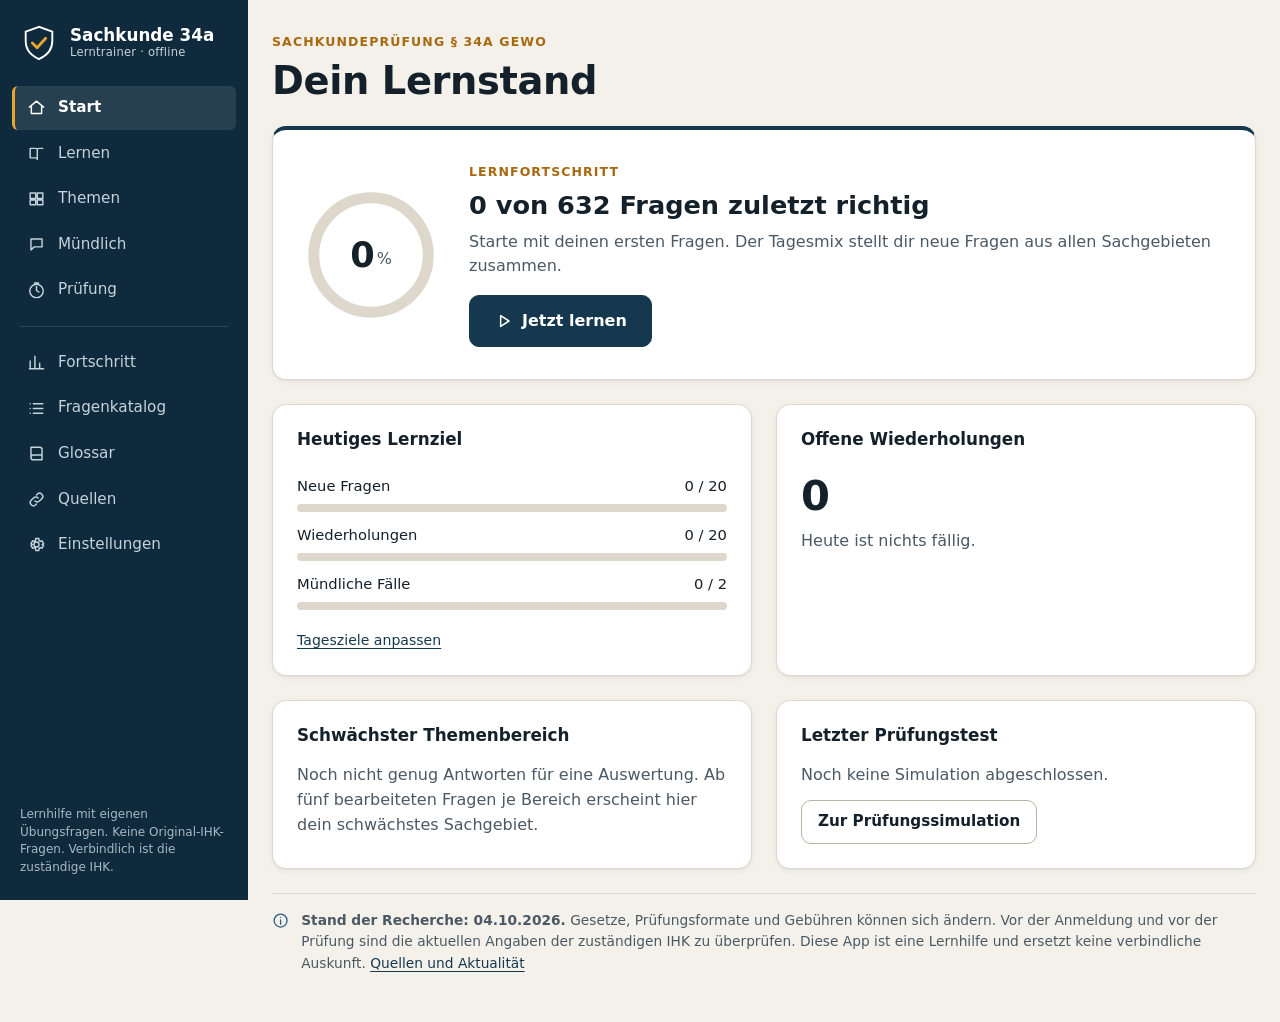
==== commit 47c8b54d: "Kein unnötiges Neuladen beim ersten Start der Web-App Co-Authored-By: Claude Opus 5.5 <noreply@anthr" ====
--- a/Sachkunde-34a-Lerntrainer.html
+++ b/Sachkunde-34a-Lerntrainer.html
@@ -6860,8 +6860,10 @@
 
   /* Web-App: Offline-Speicher registrieren (nur über http/https, nicht bei Doppelklick auf die Datei). */
   if ("serviceWorker" in navigator && /^https?:$/.test(location.protocol)) {
-    var reloading = false;
+    var reloading = false, hadController = !!navigator.serviceWorker.controller;
     navigator.serviceWorker.addEventListener("controllerchange", function () {
+      // Beim allerersten Start (noch kein Offline-Speicher aktiv) nicht neu laden – nur bei einem Update.
+      if (!hadController) { hadController = true; return; }
       if (reloading) return; reloading = true; location.reload();
     });
     navigator.serviceWorker.register("sw.js").then(function (reg) {
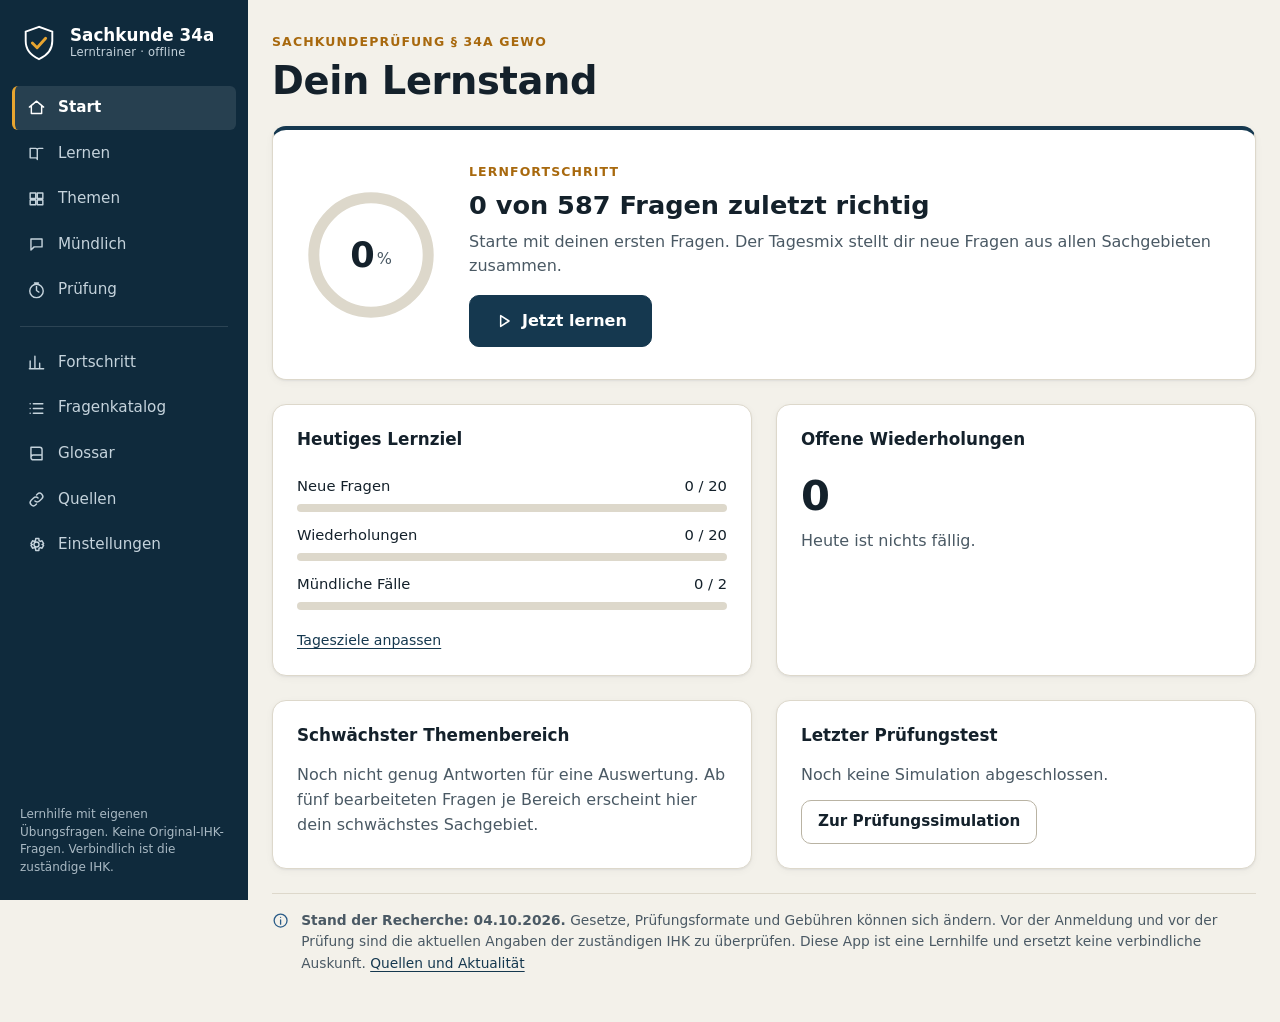
==== commit ef5c85ab: "Freie Antworten nur noch im eigenen Übungsbereich, nicht mehr in normalen Lernrunden Co-Authored-By:" ====
--- a/Sachkunde-34a-Lerntrainer.html
+++ b/Sachkunde-34a-Lerntrainer.html
@@ -1680,7 +1680,7 @@
 
   { u: "verbote", d: 2, q: "Was gilt nach § 42 WaffG für öffentliche Veranstaltungen wie Volksfeste, Sportveranstaltungen oder Märkte?", o: ["Teilnehmer dürfen dort grundsätzlich keine Waffen führen.", ["Waffen dürfen geführt werden, wenn sie verdeckt getragen werden.", "Das Verbot gilt unabhängig von der Trageweise."], ["Das Verbot gilt nur für Schusswaffen über 9 mm.", "Es gilt für Waffen im Sinne des § 1 Abs. 2 WaffG."], ["Wachpersonen sind vom Verbot automatisch ausgenommen.", "Ausnahmen kann nur die zuständige Behörde zulassen."]], e: "Die Behörde kann Ausnahmen zulassen. Der Kleine Waffenschein hebt das Verbot nicht auf.", r: "§ 42 WaffG" },
   { u: "verbote", t: "mc", d: 2, q: "Welche zwei Gegenstände gehören zu den verbotenen Waffen nach Anlage 2 WaffG?", o: ["Schlagring", "Butterflymesser", ["Schlagstock aus Gummi", "Er ist eine erlaubnisfreie Hieb- und Stoßwaffe, aber kein verbotener Gegenstand."], ["Reizstoffsprühgerät mit amtlichem Prüfzeichen", "Mit Prüfzeichen ist es zugelassen."]], e: "Verboten sind u. a. Schlagringe, Stahlruten, Totschläger, Wurfsterne, Butterfly- und Faustmesser.", r: "Anlage 2 Abschnitt 1 WaffG" },
-  { u: "verbote", d: 2, q: "Was verbietet § 42a WaffG?", o: ["Das Führen von Anscheinswaffen, Hieb- und Stoßwaffen sowie bestimmten Messern, sofern kein berechtigtes Interesse vorliegt", ["Den Besitz jeder Art von Messern", "Verboten ist das Führen bestimmter Gegenstände, nicht jeder Besitz."], ["Das Führen von Taschenlampen", "Taschenlampen sind nicht erfasst."], ["Den Verkauf von Sportwaffen", "Das regelt § 42a WaffG nicht."]], e: "Erfasst sind u. a. Einhandmesser und feststehende Messer mit einer Klingenlänge über 12 cm. Ein berechtigtes Interesse kann die Berufsausübung sein.", r: "§ 42a WaffG" },
+  { u: "verbote", d: 2, q: "Was verbietet § 42a WaffG?", o: ["Das Führen von Anscheinswaffen, Hieb- und Stoßwaffen sowie bestimmten Messern – mit den Ausnahmen des Absatzes 2", ["Den Besitz jeder Art von Messern", "Verboten ist das Führen bestimmter Gegenstände, nicht jeder Besitz."], ["Das Führen von Taschenlampen", "Taschenlampen sind nicht erfasst."], ["Den Verkauf von Sportwaffen", "Das regelt § 42a WaffG nicht."]], e: "Erfasst sind u. a. Einhandmesser und feststehende Messer mit einer Klingenlänge über 12 cm. Ein berechtigtes Interesse, etwa die Berufsausübung, nimmt nur Hieb- und Stoßwaffen und Messer vom Verbot aus – nicht Anscheinswaffen (§ 42a Abs. 2 und 3 WaffG).", r: "§ 42a WaffG" },
   { u: "verbote", d: 2, f: 1, q: "Bei der Einlasskontrolle eines Konzerts wird bei einem Besucher ein Schlagring gefunden. Wie handelt die Wachperson richtig?", o: ["Einlass verweigern und die Polizei verständigen – der Schlagring ist ein verbotener Gegenstand.", ["Den Schlagring einbehalten und nach dem Konzert zurückgeben.", "Damit würde sie selbst Besitz an einem verbotenen Gegenstand ausüben und ihn wieder überlassen."], ["Den Besucher mit Schlagring einlassen, wenn er verspricht, ihn nicht zu benutzen.", "Das widerspricht Schutzauftrag und Gesetz."], ["Den Schlagring beschlagnahmen und vernichten.", "Beschlagnahme ist hoheitlich."]], e: "Schon der Besitz ist strafbar (§ 52 WaffG). Die Sicherstellung ist Sache der Polizei.", r: "Anlage 2 WaffG; § 52 WaffG" },
   { u: "verbote", t: "mc", d: 3, q: "Welche zwei Aussagen zum Führen von Waffen bei öffentlichen Veranstaltungen sind richtig?", o: ["Das Verbot des § 42 WaffG gilt auch für Inhaber eines Kleinen Waffenscheins.", "Die zuständige Behörde kann im Einzelfall Ausnahmen zulassen.", ["Der Veranstalter kann das Verbot durch die Hausordnung aufheben.", "Ein gesetzliches Verbot kann privat nicht aufgehoben werden."], ["Das Verbot gilt nur für Besucher unter 18 Jahren.", "Es gilt für alle Teilnehmer."]], e: "Wer als Sicherheitsdienst bei Veranstaltungen Waffen führen soll, braucht eine behördliche Ausnahme.", r: "§ 42 WaffG" },
   { u: "verbote", t: "tf", d: 2, a: true, q: "Elektroimpulsgeräte ohne amtliches Prüfzeichen gehören zu den verbotenen Waffen.", e: "Zugelassen sind nur Geräte mit Prüfzeichen; die übrigen sind nach Anlage 2 verboten.", r: "Anlage 2 WaffG" },
@@ -2084,7 +2084,7 @@
    "gew"
   ],
   "w": "(5) Der Gewerbetreibende und seine Beschäftigten dürfen bei der Durchführung von Bewachungsaufgaben gegenüber Dritten nur die Rechte, die Jedermann im Falle einer Notwehr, eines Notstandes oder einer Selbsthilfe zustehen, die ihnen vom jeweiligen Auftraggeber vertraglich übertragenen Selbsthilferechte sowie die ihnen gegebenenfalls in Fällen gesetzlicher Übertragung zustehenden Befugnisse eigenverantwortlich ausüben. In den Fällen der Inanspruchnahme dieser Rechte und Befugnisse ist der Grundsatz der Erforderlichkeit zu beachten.",
-  "e": "Wachpersonen haben nur die Rechte, die jeder hat (Notwehr, Notstand, Selbsthilfe), und die Rechte, die der Auftraggeber überträgt – und nur so viel wie nötig (Erforderlichkeit).",
+  "e": "Wachpersonen haben nur Jedermannsrechte (Notwehr, Notstand, Selbsthilfe), vertraglich vom Auftraggeber übertragene Selbsthilferechte und gesetzlich übertragene Befugnisse – und nur so viel wie nötig (Erforderlichkeit).",
   "u": "https://www.gesetze-im-internet.de/gewo/__34a.html",
   "h": "gesetze-im-internet.de"
  },
@@ -2140,7 +2140,7 @@
    "oso"
   ],
   "w": "(1) Die Polizei kann zur Abwehr einer Gefahr eine Person vorübergehend von einem Ort verweisen oder ihr vorübergehend das Betreten eines Ortes verbieten. Die Platzverweisung kann ferner gegen eine Person angeordnet werden, die den Einsatz der Feuerwehr oder von Hilfs- oder Rettungsdiensten behindert.",
-  "e": "Nur die Polizei darf jemanden von einem öffentlichen Ort wegschicken (Platzverweisung).",
+  "e": "Die Polizei darf jemanden zur Gefahrenabwehr vorübergehend von einem Ort wegschicken oder ihm das Betreten verbieten (Platzverweisung).",
   "u": "https://recht.nrw.de/lrgv/gesetz/13122025-polizeigesetz-des-landes-nordrhein-westfalen-bekanntmachung-der-neufassung/",
   "h": "recht.nrw.de"
  },
@@ -2210,7 +2210,7 @@
    "ds"
   ],
   "w": "(1) Im Falle einer Verletzung des Schutzes personenbezogener Daten meldet der Verantwortliche unverzüglich und möglichst binnen 72 Stunden, nachdem ihm die Verletzung bekannt wurde, diese der gemäß Artikel 51 zuständigen Aufsichtsbehörde, es sei denn, dass die Verletzung des Schutzes personenbezogener Daten voraussichtlich nicht zu einem Risiko für die Rechte und Freiheiten natürlicher Personen führt. Erfolgt die Meldung an die Aufsichtsbehörde nicht binnen 72 Stunden, so ist ihr eine Begründung für die Verzögerung beizufügen.",
-  "e": "Eine Datenpanne meldet der Verantwortliche sofort, möglichst innerhalb von 72 Stunden, der Aufsichtsbehörde.",
+  "e": "Eine Datenpanne meldet der Verantwortliche sofort, möglichst innerhalb von 72 Stunden, der Aufsichtsbehörde – außer es besteht voraussichtlich kein Risiko für die Betroffenen.",
   "u": "https://eur-lex.europa.eu/legal-content/DE/TXT/?uri=CELEX:32016R0679",
   "h": "EUR-Lex"
  },
@@ -2224,7 +2224,7 @@
    "ds"
   ],
   "w": "(2) Der Umstand der Beobachtung und der Name und die Kontaktdaten des Verantwortlichen sind durch geeignete Maßnahmen zum frühestmöglichen Zeitpunkt erkennbar zu machen.",
-  "e": "Wer öffentlich zugängliche Räume filmt, muss darauf hinweisen und sagen, wer verantwortlich ist.",
+  "e": "Wer öffentlich zugängliche Räume filmt, muss so früh wie möglich erkennbar machen, dass gefilmt wird und wer verantwortlich ist (Name, Kontaktdaten).",
   "u": "https://www.gesetze-im-internet.de/bdsg_2018/__4.html",
   "h": "gesetze-im-internet.de"
  },
@@ -2252,7 +2252,7 @@
    "bgb"
   ],
   "w": "Wer eine fremde Sache beschädigt oder zerstört, um eine durch sie drohende Gefahr von sich oder einem anderen abzuwenden, handelt nicht widerrechtlich, wenn die Beschädigung oder die Zerstörung zur Abwendung der Gefahr erforderlich ist und der Schaden nicht außer Verhältnis zu der Gefahr steht. Hat der Handelnde die Gefahr verschuldet, so ist er zum Schadensersatz verpflichtet.",
-  "e": "Geht die Gefahr von einer Sache aus, darf man genau diese Sache beschädigen, um die Gefahr abzuwehren.",
+  "e": "Geht die Gefahr von einer Sache aus, darf man genau diese Sache beschädigen – wenn es nötig ist und der Schaden nicht außer Verhältnis zur Gefahr steht.",
   "u": "https://www.gesetze-im-internet.de/bgb/__228.html",
   "h": "gesetze-im-internet.de"
  },
@@ -2266,7 +2266,7 @@
    "bgb"
   ],
   "w": "Der Eigentümer einer Sache ist nicht berechtigt, die Einwirkung eines anderen auf die Sache zu verbieten, wenn die Einwirkung zur Abwendung einer gegenwärtigen Gefahr notwendig und der drohende Schaden gegenüber dem aus der Einwirkung dem Eigentümer entstehenden Schaden unverhältnismäßig groß ist. Der Eigentümer kann Ersatz des ihm entstehenden Schadens verlangen.",
-  "e": "Um eine akute Gefahr abzuwenden, darf man auch eine unbeteiligte fremde Sache benutzen oder beschädigen. Der Eigentümer bekommt den Schaden ersetzt.",
+  "e": "Um eine akute Gefahr abzuwenden, darf man auch eine unbeteiligte fremde Sache benutzen oder beschädigen, wenn sonst ein viel größerer Schaden droht. Der Eigentümer bekommt Ersatz.",
   "u": "https://www.gesetze-im-internet.de/bgb/__904.html",
   "h": "gesetze-im-internet.de"
  },
@@ -2294,7 +2294,7 @@
    "bgb"
   ],
   "w": "(1) Wer vorsätzlich oder fahrlässig das Leben, den Körper, die Gesundheit, die Freiheit, das Eigentum oder ein sonstiges Recht eines anderen widerrechtlich verletzt, ist dem anderen zum Ersatz des daraus entstehenden Schadens verpflichtet.",
-  "e": "Wer absichtlich oder aus Unachtsamkeit einen anderen verletzt oder dessen Sachen beschädigt, muss den Schaden ersetzen.",
+  "e": "Wer vorsätzlich oder fahrlässig (aus Unachtsamkeit) und unerlaubt einen anderen verletzt oder dessen Eigentum beschädigt, muss den Schaden ersetzen.",
   "u": "https://www.gesetze-im-internet.de/bgb/__823.html",
   "h": "gesetze-im-internet.de"
  },
@@ -2336,7 +2336,7 @@
    "bgb"
   ],
   "w": "(1) Wer dem Besitzer ohne dessen Willen den Besitz entzieht oder ihn im Besitz stört, handelt, sofern nicht das Gesetz die Entziehung oder die Störung gestattet, widerrechtlich (verbotene Eigenmacht).",
-  "e": "Wer jemandem ohne dessen Willen eine Sache wegnimmt oder ihn im Besitz stört, handelt unerlaubt.",
+  "e": "Wer jemandem ohne dessen Willen eine Sache wegnimmt oder ihn im Besitz stört, handelt unerlaubt – außer das Gesetz gestattet es.",
   "u": "https://www.gesetze-im-internet.de/bgb/__858.html",
   "h": "gesetze-im-internet.de"
  },
@@ -2476,7 +2476,7 @@
    "str"
   ],
   "w": "Überschreitet der Täter die Grenzen der Notwehr aus Verwirrung, Furcht oder Schrecken, so wird er nicht bestraft.",
-  "e": "Wer aus Angst oder Schrecken zu heftig abwehrt, wird nicht bestraft.",
+  "e": "Wer aus Verwirrung, Furcht oder Schrecken zu heftig abwehrt, wird nicht bestraft.",
   "u": "https://www.gesetze-im-internet.de/stgb/__33.html",
   "h": "gesetze-im-internet.de"
  },
@@ -2575,7 +2575,7 @@
    "str"
   ],
   "w": "(1) Wer eine fremde bewegliche Sache einem anderen in der Absicht wegnimmt, die Sache sich oder einem Dritten rechtswidrig zuzueignen, wird mit Freiheitsstrafe bis zu fünf Jahren oder mit Geldstrafe bestraft.",
-  "e": "Diebstahl: eine fremde Sache wegnehmen, um sie zu behalten.",
+  "e": "Diebstahl: eine fremde bewegliche Sache wegnehmen, um sie für sich oder einen anderen zu behalten.",
   "u": "https://www.gesetze-im-internet.de/stgb/__242.html",
   "h": "gesetze-im-internet.de"
  },
@@ -2631,7 +2631,7 @@
    "str"
   ],
   "w": "(1) Wer rechtswidrig eine fremde Sache beschädigt oder zerstört, wird mit Freiheitsstrafe bis zu zwei Jahren oder mit Geldstrafe bestraft.",
-  "e": "Wer eine fremde Sache absichtlich beschädigt oder zerstört, macht sich strafbar.",
+  "e": "Wer eine fremde Sache unerlaubt beschädigt oder zerstört, macht sich strafbar.",
   "u": "https://www.gesetze-im-internet.de/stgb/__303.html",
   "h": "gesetze-im-internet.de"
  },
@@ -2715,7 +2715,7 @@
    "waf"
   ],
   "w": "(1) Es ist verboten 1. Anscheinswaffen, 2. Hieb- und Stoßwaffen nach Anlage 1 Abschnitt 1 Unterabschnitt 2 Nr. 1.1 oder 3. Messer mit einhändig feststellbarer Klinge (Einhandmesser) oder feststehende Messer mit einer Klingenlänge über 12 cm zu führen.",
-  "e": "Anscheinswaffen, Schlagstöcke und bestimmte Messer darf man nicht bei sich führen – außer mit berechtigtem Grund.",
+  "e": "Anscheinswaffen, Hieb- und Stoßwaffen, Einhandmesser und feststehende Messer über 12 cm Klinge darf man nicht führen. Ausnahmen stehen in Absatz 2 – etwa berechtigtes Interesse bei Hieb-/Stoßwaffen und Messern.",
   "u": "https://www.gesetze-im-internet.de/waffg_2002/__42a.html",
   "h": "gesetze-im-internet.de"
  },
@@ -2744,7 +2744,7 @@
    "umm"
   ],
   "w": "(1) Alle Menschen sind vor dem Gesetz gleich. (2) Männer und Frauen sind gleichberechtigt. Der Staat fördert die tatsächliche Durchsetzung der Gleichberechtigung von Frauen und Männern und wirkt auf die Beseitigung bestehender Nachteile hin. (3) Niemand darf wegen seines Geschlechtes, seiner Abstammung, seiner Rasse, seiner Sprache, seiner Heimat und Herkunft, seines Glaubens, seiner religiösen oder politischen Anschauungen benachteiligt oder bevorzugt werden. Niemand darf wegen seiner Behinderung benachteiligt werden.",
-  "e": "Alle Menschen sind vor dem Gesetz gleich. Niemand darf wegen Geschlecht, Herkunft, Glauben oder Behinderung benachteiligt werden.",
+  "e": "Alle Menschen sind vor dem Gesetz gleich. Niemand darf etwa wegen Geschlecht, Herkunft, Glauben oder Behinderung benachteiligt werden.",
   "u": "https://www.gesetze-im-internet.de/gg/art_3.html",
   "h": "gesetze-im-internet.de"
  },
@@ -3109,7 +3109,7 @@
    "gew"
   ],
   "w": "(1) Der Gewerbetreibende darf mit Bewachungsaufgaben sowie mit der Leitung eines Betriebs oder einer Zweigniederlassung nur eine Person beschäftigen, wenn er das Verfahren nach den Absätzen 2 und 3 eingehalten hat, die Mitteilung nach Absatz 2 Satz 3 oder die Bestätigung nach Absatz 3 Satz 2 erhalten hat und die zu beschäftigende Person 1. zuverlässig ist, 2. das 18. Lebensjahr vollendet hat oder einen in § 8 bezeichneten Abschluss besitzt und 3. die für ihre Tätigkeit notwendige Befähigung besitzt.",
-  "e": "Mit Bewachung darf nur beschäftigt werden, wer zuverlässig, volljährig oder einschlägig ausgebildet und befähigt ist – und erst nach Meldung im Bewacherregister.",
+  "e": "Mit Bewachung darf nur beschäftigt werden, wer zuverlässig, volljährig oder einschlägig ausgebildet und befähigt ist – und erst nach Anmeldung über das Bewacherregister und Rückmeldung der Behörde.",
   "u": "https://www.gesetze-im-internet.de/bewachv_2019/__16.html",
   "h": "gesetze-im-internet.de"
  },
@@ -3137,7 +3137,7 @@
    "gew"
   ],
   "w": "(1) Der Gewerbetreibende hat der Wachperson spätestens vor der ersten Aufnahme der Bewachungstätigkeit einen Ausweis nach Maßgabe der Sätze 2 und 3 auszustellen. Der Ausweis muss enthalten: 1. Familienname und Vornamen der Wachperson, 2. Namen und Anschrift des Gewerbetreibenden, 3. Bezeichnung und Anschrift des Gewerbebetriebs, sofern diese abweichen von Namen oder Anschrift des Gewerbetreibenden nach Nummer 2, 4. Unterschriften der Wachperson sowie des Gewerbetreibenden, seines Vertreters oder seines Bevollmächtigten, 5. Bewacherregisteridentifikationsnummern der Wachperson und des Bewachungsunternehmens. Der Ausweis muss so beschaffen sein, dass er sich von amtlichen Ausweisen deutlich unterscheidet. (2) Jede Wachperson ist verpflichtet, den Ausweis in Verbindung mit dem im Bewacherregister angegebenen Ausweis- oder Identifizierungsdokument während des Wachdienstes mitzuführen und auf Verlangen den Beauftragten der Vollzugsbehörden, insbesondere Ordnungsämter, Polizei- oder Zollbehörden, vorzuzeigen. (3) Jede Wachperson, die Tätigkeiten nach § 34a Absatz 1a Satz 2 Nummer 1 und 3 bis 5 der Gewerbeordnung ausübt, hat während dieser Tätigkeiten sichtbar ein Schild mit ihrem Namen oder einer Kennnummer sowie der Bezeichnung des Gewerbebetriebs zu tragen. In den Fällen des § 34a Absatz 1a Satz 2 Nummer 4 und 5 der Gewerbeordnung gilt das auch für jede Wachperson in nicht leitender Funktion. Der Gewerbetreibende hat der Wachperson zu diesem Zweck spätestens vor der ersten Aufnahme der Bewachungstätigkeit ein entsprechendes Schild auszustellen.",
-  "e": "Im Dienst hat man den Firmenausweis dabei und zeigt ihn Behörden auf Verlangen. Bei bestimmten Tätigkeiten ist ein Namens- oder Nummernschild Pflicht.",
+  "e": "Im Dienst hat man Firmenausweis und Ausweisdokument dabei und zeigt sie Behörden auf Verlangen. Bei bestimmten Tätigkeiten ist ein Namens- oder Nummernschild Pflicht.",
   "u": "https://www.gesetze-im-internet.de/bewachv_2019/__18.html",
   "h": "gesetze-im-internet.de"
  },
@@ -3264,7 +3264,7 @@
    "bgb"
   ],
   "w": "Geschäftsunfähig ist: 1. wer nicht das siebente Lebensjahr vollendet hat, 2. wer sich in einem die freie Willensbestimmung ausschließenden Zustand krankhafter Störung der Geistestätigkeit befindet, sofern nicht der Zustand seiner Natur nach ein vorübergehender ist.",
-  "e": "Kinder unter sieben Jahren können keine wirksamen Verträge schließen.",
+  "e": "Geschäftsunfähig sind Kinder unter sieben Jahren und Menschen, deren freier Wille durch eine dauerhafte krankhafte geistige Störung ausgeschlossen ist.",
   "u": "https://www.gesetze-im-internet.de/bgb/__104.html",
   "h": "gesetze-im-internet.de"
  },
@@ -3334,7 +3334,7 @@
    "bgb"
   ],
   "w": "(2) Ist wegen einer Verletzung des Körpers, der Gesundheit, der Freiheit oder der sexuellen Selbstbestimmung Schadensersatz zu leisten, kann auch wegen des Schadens, der nicht Vermögensschaden ist, eine billige Entschädigung in Geld gefordert werden.",
-  "e": "Bei Verletzung von Körper, Gesundheit oder Freiheit gibt es zusätzlich Schmerzensgeld.",
+  "e": "Bei Verletzung von Körper, Gesundheit, Freiheit oder sexueller Selbstbestimmung gibt es zusätzlich Schmerzensgeld.",
   "u": "https://www.gesetze-im-internet.de/bgb/__253.html",
   "h": "gesetze-im-internet.de"
  },
@@ -3404,7 +3404,7 @@
    "bgb"
   ],
   "w": "(1) Wer nicht das siebente Lebensjahr vollendet hat, ist für einen Schaden, den er einem anderen zufügt, nicht verantwortlich. (2) Wer das siebente, aber nicht das zehnte Lebensjahr vollendet hat, ist für den Schaden, den er bei einem Unfall mit einem Kraftfahrzeug, einer Schienenbahn oder einer Schwebebahn einem anderen zufügt, nicht verantwortlich. Dies gilt nicht, wenn er die Verletzung vorsätzlich herbeigeführt hat. (3) Wer das 18. Lebensjahr noch nicht vollendet hat, ist, sofern seine Verantwortlichkeit nicht nach Absatz 1 oder 2 ausgeschlossen ist, für den Schaden, den er einem anderen zufügt, nicht verantwortlich, wenn er bei der Begehung der schädigenden Handlung nicht die zur Erkenntnis der Verantwortlichkeit erforderliche Einsicht hat.",
-  "e": "Unter 7 Jahren haftet ein Kind nicht. Bis 18 kommt es darauf an, ob es das Unrecht einsehen konnte.",
+  "e": "Unter 7 Jahren haftet ein Kind nicht; von 7 bis 9 auch nicht bei Unfällen mit Kraftfahrzeug oder Bahn (außer bei Vorsatz). Bis 18 kommt es auf die Einsicht an.",
   "u": "https://www.gesetze-im-internet.de/bgb/__828.html",
   "h": "gesetze-im-internet.de"
  },
@@ -3488,7 +3488,7 @@
    "bgb"
   ],
   "w": "(1) Der Finder kann von dem Empfangsberechtigten einen Finderlohn verlangen. Der Finderlohn beträgt von dem Werte der Sache bis zu 500 Euro fünf vom Hundert, von dem Mehrwert drei vom Hundert, bei Tieren drei vom Hundert. Hat die Sache nur für den Empfangsberechtigten einen Wert, so ist der Finderlohn nach billigem Ermessen zu bestimmen.",
-  "e": "Finderlohn: 5 % bis 500 € Wert, darüber 3 %.",
+  "e": "Finderlohn: 5 % bis 500 € Wert, vom Mehrwert 3 %; bei Tieren 3 %.",
   "u": "https://www.gesetze-im-internet.de/bgb/__971.html",
   "h": "gesetze-im-internet.de"
  },
@@ -3713,7 +3713,7 @@
    "str"
   ],
   "w": "Wer unbefugt sich mit der Ausübung eines öffentlichen Amtes befaßt oder eine Handlung vornimmt, welche nur kraft eines öffentlichen Amtes vorgenommen werden darf, wird mit Freiheitsstrafe bis zu zwei Jahren oder mit Geldstrafe bestraft.",
-  "e": "Wer sich als Amtsträger ausgibt oder Amtshandlungen vornimmt, macht sich strafbar.",
+  "e": "Wer unbefugt ein öffentliches Amt ausübt oder Handlungen vornimmt, die nur Amtsträger vornehmen dürfen, macht sich strafbar.",
   "u": "https://www.gesetze-im-internet.de/stgb/__132.html",
   "h": "gesetze-im-internet.de"
  },
@@ -3727,7 +3727,7 @@
    "str"
   ],
   "w": "(1) Wer unbefugt 1. inländische oder ausländische Amts- oder Dienstbezeichnungen, akademische Grade, Titel oder öffentliche Würden führt, 2. die Berufsbezeichnung Arzt, Zahnarzt, Psychologischer Psychotherapeut, Kinder- und Jugendlichenpsychotherapeut, Psychotherapeut, Tierarzt, Apotheker, Rechtsanwalt, Patentanwalt, Wirtschaftsprüfer, vereidigter Buchprüfer, Steuerberater oder Steuerbevollmächtigter führt, 3. die Bezeichnung öffentlich bestellter Sachverständiger führt oder 4. inländische oder ausländische Uniformen, Amtskleidungen oder Amtsabzeichen trägt, wird mit Freiheitsstrafe bis zu einem Jahr oder mit Geldstrafe bestraft. (2) Den in Absatz 1 genannten Bezeichnungen, akademischen Graden, Titeln, Würden, Uniformen, Amtskleidungen oder Amtsabzeichen stehen solche gleich, die ihnen zum Verwechseln ähnlich sind.",
-  "e": "Fremde Titel, Uniformen oder Amtsabzeichen darf man nicht führen – auch keine zum Verwechseln ähnlichen.",
+  "e": "Titel, Berufsbezeichnungen, Uniformen oder Amtsabzeichen darf man nicht unbefugt führen – auch keine zum Verwechseln ähnlichen.",
   "u": "https://www.gesetze-im-internet.de/stgb/__132a.html",
   "h": "gesetze-im-internet.de"
  },
@@ -3812,7 +3812,7 @@
    "str"
   ],
   "w": "Die Beleidigung wird mit Freiheitsstrafe bis zu einem Jahr oder mit Geldstrafe und, wenn die Beleidigung öffentlich, in einer Versammlung, durch Verbreiten eines Inhalts (§ 11 Absatz 3) oder mittels einer Tätlichkeit begangen wird, mit Freiheitsstrafe bis zu zwei Jahren oder mit Geldstrafe bestraft.",
-  "e": "Beleidigung ist strafbar – mit Worten, Gesten oder Tätlichkeiten.",
+  "e": "Beleidigung ist strafbar. Höher bestraft wird sie, wenn sie öffentlich, durch Verbreiten oder mit einer Tätlichkeit begangen wird.",
   "u": "https://www.gesetze-im-internet.de/stgb/__185.html",
   "h": "gesetze-im-internet.de"
  },
@@ -3841,7 +3841,7 @@
    "ds"
   ],
   "w": "(1) Mit Freiheitsstrafe bis zu drei Jahren oder mit Geldstrafe wird bestraft, wer unbefugt 1. das nichtöffentlich gesprochene Wort eines anderen auf einen Tonträger aufnimmt oder 2. eine so hergestellte Aufnahme gebraucht oder einem Dritten zugänglich macht.",
-  "e": "Vertrauliche Gespräche darf man nicht heimlich aufnehmen oder solche Aufnahmen weitergeben.",
+  "e": "Nichtöffentlich Gesprochenes darf man nicht unbefugt aufnehmen; solche Aufnahmen darf man weder nutzen noch weitergeben.",
   "u": "https://www.gesetze-im-internet.de/stgb/__201.html",
   "h": "gesetze-im-internet.de"
  },
@@ -3856,7 +3856,7 @@
    "ds"
   ],
   "w": "(1) Mit Freiheitsstrafe bis zu zwei Jahren oder mit Geldstrafe wird bestraft, wer 1. von einer anderen Person, die sich in einer Wohnung oder einem gegen Einblick besonders geschützten Raum befindet, unbefugt eine Bildaufnahme herstellt oder überträgt und dadurch den höchstpersönlichen Lebensbereich der abgebildeten Person verletzt, 2. eine Bildaufnahme, die die Hilflosigkeit einer anderen Person zur Schau stellt, unbefugt herstellt oder überträgt und dadurch den höchstpersönlichen Lebensbereich der abgebildeten Person verletzt, 3. eine Bildaufnahme, die in grob anstößiger Weise eine verstorbene Person zur Schau stellt, unbefugt herstellt oder überträgt, 4. eine durch eine Tat nach den Nummern 1 bis 3 hergestellte Bildaufnahme gebraucht oder einer dritten Person zugänglich macht oder 5. eine befugt hergestellte Bildaufnahme der in den Nummern 1 bis 3 bezeichneten Art wissentlich unbefugt einer dritten Person zugänglich macht und in den Fällen der Nummern 1 und 2 dadurch den höchstpersönlichen Lebensbereich der abgebildeten Person verletzt.",
-  "e": "In Wohnungen und geschützten Räumen wie Umkleiden darf niemand heimlich fotografiert oder gefilmt werden – ebenso wenig hilflose Personen.",
+  "e": "In Wohnungen und besonders geschützten Räumen wie Umkleiden darf niemand unbefugt fotografiert oder gefilmt werden – ebenso wenig Personen in hilfloser Lage.",
   "u": "https://www.gesetze-im-internet.de/stgb/__201a.html",
   "h": "gesetze-im-internet.de"
  },
@@ -3942,7 +3942,7 @@
    "str"
   ],
   "w": "(1) Wer einen Menschen mit der Begehung einer gegen ihn oder eine ihm nahestehende Person gerichteten rechtswidrigen Tat gegen die sexuelle Selbstbestimmung, die körperliche Unversehrtheit, die persönliche Freiheit oder gegen eine Sache von bedeutendem Wert bedroht, wird mit Freiheitsstrafe bis zu einem Jahr oder mit Geldstrafe bestraft. (2) Wer einen Menschen mit der Begehung eines gegen ihn oder eine ihm nahestehende Person gerichteten Verbrechens bedroht, wird mit Freiheitsstrafe bis zu zwei Jahren oder mit Geldstrafe bestraft.",
-  "e": "Wer jemandem mit einer Straftat gegen ihn oder Nahestehende droht, macht sich strafbar.",
+  "e": "Wer jemandem droht, an ihm oder Nahestehenden eine Tat gegen Körper, Freiheit, sexuelle Selbstbestimmung oder wertvolle Sachen oder ein Verbrechen zu begehen, macht sich strafbar.",
   "u": "https://www.gesetze-im-internet.de/stgb/__241.html",
   "h": "gesetze-im-internet.de"
  },
@@ -3998,7 +3998,7 @@
    "str"
   ],
   "w": "(1) Wer ein Kraftfahrzeug oder ein Fahrrad gegen den Willen des Berechtigten in Gebrauch nimmt, wird mit Freiheitsstrafe bis zu drei Jahren oder mit Geldstrafe bestraft, wenn die Tat nicht in anderen Vorschriften mit schwererer Strafe bedroht ist.",
-  "e": "Wer ein fremdes Auto oder Fahrrad ohne Erlaubnis benutzt, macht sich strafbar.",
+  "e": "Wer ein Kraftfahrzeug oder Fahrrad gegen den Willen des Berechtigten benutzt, macht sich strafbar.",
   "u": "https://www.gesetze-im-internet.de/stgb/__248b.html",
   "h": "gesetze-im-internet.de"
  },
@@ -4124,7 +4124,7 @@
    "str"
   ],
   "w": "(1) Zeugen sind verpflichtet, zu dem zu ihrer Vernehmung bestimmten Termin vor dem Richter zu erscheinen. Sie haben die Pflicht auszusagen, wenn keine im Gesetz zugelassene Ausnahme vorliegt.",
-  "e": "Zeugen müssen vor Gericht erscheinen und aussagen.",
+  "e": "Zeugen müssen vor dem Richter erscheinen und aussagen – außer das Gesetz lässt eine Ausnahme zu.",
   "u": "https://www.gesetze-im-internet.de/stpo/__48.html",
   "h": "gesetze-im-internet.de"
  },
@@ -4152,7 +4152,7 @@
    "str"
   ],
   "w": "(1) Zur Verweigerung des Zeugnisses sind berechtigt 1. der Verlobte des Beschuldigten; 2. der Ehegatte des Beschuldigten, auch wenn die Ehe nicht mehr besteht; 2a. der Lebenspartner des Beschuldigten, auch wenn die Lebenspartnerschaft nicht mehr besteht; 3. wer mit dem Beschuldigten in gerader Linie verwandt oder verschwägert, in der Seitenlinie bis zum dritten Grad verwandt oder bis zum zweiten Grad verschwägert ist oder war.",
-  "e": "Verlobte, Ehepartner und nahe Verwandte des Beschuldigten dürfen die Aussage verweigern.",
+  "e": "Verlobte, Ehe- und Lebenspartner (auch frühere) sowie nahe Verwandte und Verschwägerte des Beschuldigten dürfen die Aussage verweigern.",
   "u": "https://www.gesetze-im-internet.de/stpo/__52.html",
   "h": "gesetze-im-internet.de"
  },
@@ -4282,7 +4282,7 @@
    "oso"
   ],
   "w": "(1) Ist jemand einer Straftat verdächtig, so können die Staatsanwaltschaft und die Beamten des Polizeidienstes die zur Feststellung seiner Identität erforderlichen Maßnahmen treffen; § 163a Abs. 4 Satz 1 gilt entsprechend. Der Verdächtige darf festgehalten werden, wenn die Identität sonst nicht oder nur unter erheblichen Schwierigkeiten festgestellt werden kann. Unter den Voraussetzungen von Satz 2 sind auch die Durchsuchung der Person des Verdächtigen und der von ihm mitgeführten Sachen sowie die Durchführung erkennungsdienstlicher Maßnahmen zulässig.",
-  "e": "Wer jemand ist, dürfen nur Staatsanwaltschaft und Polizei feststellen – notfalls mit Festhalten und Durchsuchung.",
+  "e": "Bei Verdacht einer Straftat dürfen Staatsanwaltschaft und Polizei die Identität feststellen – notfalls mit Festhalten und Durchsuchung.",
   "u": "https://www.gesetze-im-internet.de/stpo/__163b.html",
   "h": "gesetze-im-internet.de"
  },
@@ -4297,7 +4297,7 @@
    "oso"
   ],
   "w": "(1) Eine Ordnungswidrigkeit ist eine rechtswidrige und vorwerfbare Handlung, die den Tatbestand eines Gesetzes verwirklicht, das die Ahndung mit einer Geldbuße zuläßt.",
-  "e": "Eine Ordnungswidrigkeit ist ein Verstoß, für den das Gesetz nur eine Geldbuße vorsieht.",
+  "e": "Eine Ordnungswidrigkeit ist ein rechtswidriger, vorwerfbarer Verstoß, für den das Gesetz eine Geldbuße vorsieht.",
   "u": "https://www.gesetze-im-internet.de/owig_1968/__1.html",
   "h": "gesetze-im-internet.de"
  },
@@ -4383,7 +4383,7 @@
    "umm"
   ],
   "w": "(1) Der Benachteiligte kann bei einem Verstoß gegen das Benachteiligungsverbot unbeschadet weiterer Ansprüche die Beseitigung der Beeinträchtigung verlangen. Sind weitere Beeinträchtigungen zu besorgen, so kann er auf Unterlassung klagen. (2) Bei einer Verletzung des Benachteiligungsverbots ist der Benachteiligende verpflichtet, den hierdurch entstandenen Schaden zu ersetzen. Dies gilt nicht, wenn der Benachteiligende die Pflichtverletzung nicht zu vertreten hat. Wegen eines Schadens, der nicht Vermögensschaden ist, kann der Benachteiligte eine angemessene Entschädigung in Geld verlangen.",
-  "e": "Wer benachteiligt wurde, kann Unterlassung, Schadensersatz und eine Entschädigung verlangen.",
+  "e": "Wer benachteiligt wurde, kann Beseitigung, Unterlassung, Schadensersatz und eine Entschädigung verlangen.",
   "u": "https://www.gesetze-im-internet.de/agg/__21.html",
   "h": "gesetze-im-internet.de"
  },
@@ -4397,7 +4397,7 @@
    "umm"
   ],
   "w": "(1) Der Aufenthalt in Gaststätten darf Kindern und Jugendlichen unter 16 Jahren nur gestattet werden, wenn eine personensorgeberechtigte oder erziehungsbeauftragte Person sie begleitet oder wenn sie in der Zeit zwischen 5 Uhr und 23 Uhr eine Mahlzeit oder ein Getränk einnehmen. Jugendlichen ab 16 Jahren darf der Aufenthalt in Gaststätten ohne Begleitung einer personensorgeberechtigten oder erziehungsbeauftragten Person in der Zeit von 24 Uhr und 5 Uhr morgens nicht gestattet werden.",
-  "e": "Unter 16 nur mit Begleitung in die Gaststätte; ab 16 allein bis 24 Uhr.",
+  "e": "Unter 16 nur mit Begleitung in die Gaststätte – oder zwischen 5 und 23 Uhr für eine Mahlzeit oder ein Getränk. Ab 16 allein bis 24 Uhr.",
   "u": "https://www.gesetze-im-internet.de/juschg/__4.html",
   "h": "gesetze-im-internet.de"
  },
@@ -4580,7 +4580,7 @@
    "waf"
   ],
   "w": "(1) Wer eine Waffe führt, muss folgende Dokumente mit sich führen: 1. seinen Personalausweis oder Pass und a) wenn es einer Erlaubnis zum Erwerb bedarf, die Waffenbesitzkarte oder, wenn es einer Erlaubnis zum Führen bedarf, den Waffenschein, b) im Fall des Verbringens einer Waffe oder von Munition gemäß § 29 den Erlaubnisschein, c) im Fall des Verbringens einer Waffe oder von Munition aus dem Geltungsbereich des Gesetzes gemäß § 30 den Erlaubnisschein oder eine Ablichtung hiervon sowie zusätzlich zum Erlaubnisschein oder der Ablichtung hiervon die Bestätigung der Anzeige durch das Bundesverwaltungsamt, bei elektronischer Anzeigebestätigung einen Ausdruck der Bestätigung des Bundesverwaltungsamts, d) im Fall der Mitnahme einer Waffe oder von Munition aus einem Drittstaat gemäß § 32 Absatz 1 den Erlaubnisschein, im Fall der Mitnahme auf Grund einer Erlaubnis nach § 32 Absatz 4 auch den Beleg für den Grund der Mitnahme, e) im Fall der Mitnahme einer Schusswaffe oder von Munition nach Anlage 1 Abschnitt 3 (Kategorien A 1.2 bis C) aa) aus einem anderen Mitgliedstaat gemäß § 32 Absatz 1 und 2 den Erlaubnisschein und den Europäischen Feuerwaffenpass, bb) aus dem Geltungsbereich dieses Gesetzes gemäß § 32 Absatz 1a den Erlaubnisschein, cc) aus einem anderen Mitgliedstaat oder aus dem Geltungsbereich dieses Gesetzes gemäß § 32 Absatz 3 den Europäischen Feuerwaffenpass und einen Beleg für den Grund der Mitnahme, f) im Fall der vorübergehenden Berechtigung zum Erwerb oder zum Führen auf Grund des § 12 Absatz 1 Nummer 1 und 2 oder § 28 Absatz 4 einen Beleg, aus dem der Name des Überlassers und des Besitzberechtigten sowie das Datum der Überlassung hervorgeht, oder g) im Fall des Schießens mit einer Schießerlaubnis nach § 10 Absatz 5 diese und 2. in den Fällen des § 13 Absatz 6 den Jagdschein. In den Fällen des § 13 Absatz 3 sowie im Fall des Führens einer Waffe, die auf Grund einer unbefristeten Erlaubnis gemäß § 14 Absatz 6 erworben wurde, genügt an Stelle der Waffenbesitzkarte ein schriftlicher Nachweis darüber, dass die Antragsfrist noch nicht verstrichen oder ein Antrag gestellt worden ist. Satz 1 gilt nicht in Fällen des § 12 Absatz 3 Nummer 1.",
-  "e": "Wer eine Waffe führt, hat Ausweis und Erlaubnis dabei und händigt sie der Polizei auf Verlangen aus.",
+  "e": "Wer eine Waffe führt, muss Personalausweis oder Pass und die nötige Erlaubnis (z. B. Waffenschein) dabeihaben. Nach Absatz 2 sind sie Kontrollbefugten auf Verlangen auszuhändigen.",
   "u": "https://www.gesetze-im-internet.de/waffg_2002/__38.html",
   "h": "gesetze-im-internet.de"
  },
@@ -5004,7 +5004,7 @@
    "ds"
   ],
   "w": "(1) Die betroffene Person hat das Recht, aus Gründen, die sich aus ihrer besonderen Situation ergeben, jederzeit gegen die Verarbeitung sie betreffender personenbezogener Daten, die aufgrund von Artikel 6 Absatz 1 Buchstaben e oder f erfolgt, Widerspruch einzulegen; dies gilt auch für ein auf diese Bestimmungen gestütztes Profiling. Der Verantwortliche verarbeitet die personenbezogenen Daten nicht mehr, es sei denn, er kann zwingende schutzwürdige Gründe für die Verarbeitung nachweisen, die die Interessen, Rechte und Freiheiten der betroffenen Person überwiegen, oder die Verarbeitung dient der Geltendmachung, Ausübung oder Verteidigung von Rechtsansprüchen.",
-  "e": "Gegen Verarbeitung aus berechtigtem Interesse kann man widersprechen; dann braucht der Verantwortliche zwingende Gründe.",
+  "e": "Gegen Verarbeitung aus berechtigtem oder öffentlichem Interesse kann man widersprechen; dann braucht der Verantwortliche zwingende Gründe.",
   "u": "https://eur-lex.europa.eu/legal-content/DE/TXT/?uri=CELEX:32016R0679",
   "h": "EUR-Lex"
  },
@@ -5312,7 +5312,7 @@
    "uvv"
   ],
   "w": "(3) Die Versicherten haben die der Arbeitssicherheit dienenden Maßnahmen zu unterstützen und die Dienstanweisungen zu befolgen. Sie dürfen keine Weisungen des Auftraggebers befolgen, die dem Sicherungsauftrag entgegenstehen.",
-  "e": "Dienstanweisungen befolgen – aber keine Wünsche des Kunden, die dem Sicherungsauftrag widersprechen.",
+  "e": "Dienstanweisungen befolgen – aber keine Weisungen des Auftraggebers, die dem Sicherungsauftrag widersprechen.",
   "u": "https://publikationen.dguv.de/regelwerk/dguv-vorschriften/",
   "h": "DGUV Vorschrift 23, Fassung vom 1. Januar 1997"
  },
@@ -5340,7 +5340,7 @@
    "uvv"
   ],
   "w": "(1) Der Unternehmer darf Wach- und Sicherungsaufgaben nur übernehmen, wenn vermeidbare Gefahrstellen im jeweiligen Objektbereich beseitigt oder ausreichend abgesichert werden. (2) Sicherungsumfang und -ablauf einschließlich vorgesehener Nebentätigkeiten müssen schriftlich festgelegt werden.",
-  "e": "Ein Auftrag wird nur übernommen, wenn Gefahrstellen beseitigt oder gesichert sind; Umfang und Ablauf werden schriftlich festgelegt.",
+  "e": "Ein Auftrag wird nur übernommen, wenn vermeidbare Gefahrstellen beseitigt oder gesichert werden; Umfang und Ablauf werden schriftlich festgelegt.",
   "u": "https://publikationen.dguv.de/regelwerk/dguv-vorschriften/",
   "h": "DGUV Vorschrift 23, Fassung vom 1. Januar 1997"
  },
@@ -5424,7 +5424,7 @@
    "uvv"
   ],
   "w": "(1) Als Diensthunde dürfen nur geprüfte Hunde mit Hundeführern eingesetzt werden. Hunde, die für die Aufgabe nicht geeignet sind, die zur Bösartigkeit neigen oder deren Leistungsstand nicht mehr gegeben ist und die dadurch Personen gefährden können, dürfen nicht eingesetzt werden. (2) Abweichend von Absatz 1 dürfen auch ungeprüfte Hunde zu Wahrnehmungs- und Meldeaufgaben eingesetzt werden, wenn hierbei der Führer seinen Hund unter Kontrolle hat. (3) Eine Überforderung der Hunde durch Ausbildung und Einsatz ist zu vermeiden.",
-  "e": "Als Diensthunde nur geprüfte, geeignete Hunde mit Hundeführer.",
+  "e": "Als Diensthunde nur geprüfte, geeignete Hunde mit Hundeführer. Ungeprüfte Hunde nur für Wahrnehmungs- und Meldeaufgaben.",
   "u": "https://publikationen.dguv.de/regelwerk/dguv-vorschriften/",
   "h": "DGUV Vorschrift 23, Fassung vom 1. Januar 1997"
  },
@@ -5536,7 +5536,7 @@
    "uvv"
   ],
   "w": "(1) Der Unternehmer hat dafür zu sorgen, dass für die Aufbewahrung von Schusswaffen und Munition zumindest Stahlblechschränke mit Sicherheitsschloss oder entsprechend sichere Einrichtungen vorhanden sind, die eine getrennte Unterbringung von Waffen und Munition ermöglichen und Schutz gegen Abhandenkommen oder unbefugten Zugriff gewährleisten. (2) Die Aufbewahrung von Schusswaffen und Munition muss in verschlossenen Einrichtungen nach Absatz 1 erfolgen. Schusswaffen dürfen nur im entladenen Zustand aufbewahrt werden.",
-  "e": "Waffen entladen und getrennt von der Munition in verschlossenen Stahlschränken aufbewahren.",
+  "e": "Waffen entladen und getrennt von der Munition verschlossen aufbewahren – mindestens im Stahlblechschrank mit Sicherheitsschloss.",
   "u": "https://publikationen.dguv.de/regelwerk/dguv-vorschriften/",
   "h": "DGUV Vorschrift 23, Fassung vom 1. Januar 1997"
  },
@@ -5564,7 +5564,7 @@
    "uvv"
   ],
   "w": "(1) Der Unternehmer hat dafür zu sorgen, dass Geldtransporte durch Boten in öffentlich zugänglichen Bereichen von mindestens zwei Personen durchgeführt werden, von denen eine Person die Sicherung übernimmt. Dies gilt auch für entsprechende Wegstrecken zwischen Transportfahrzeugen und Übergabe- oder Übernahmestellen. (2) Von Absatz 1 darf nur abgewichen werden, wenn – das Geld unauffällig in der bürgerlichen Kleidung getragen wird, – der Transport nicht als Geldtransport erkennbar ist, – der Anreiz zu Überfällen durch technische Ausrüstungen, die für Außenstehende deutlich erkennbar sind, nachhaltig verringert wird oder – ausschließlich Hartgeld transportiert wird und dies auch für Außenstehende durch Transportverlauf und Transportabwicklung erkennbar ist. (3) Zum Tragen bestimmte Geldtransportbehältnisse müssen ausreichend handhabbar sein. Sie dürfen mit Boten nicht fest verbunden sein.",
-  "e": "Geldboten gehen in öffentlichen Bereichen mindestens zu zweit; einer sichert. Behälter nie am Körper festmachen.",
+  "e": "Geldboten gehen in öffentlichen Bereichen grundsätzlich mindestens zu zweit; einer sichert. Behälter nie fest mit dem Boten verbinden.",
   "u": "https://publikationen.dguv.de/regelwerk/dguv-vorschriften/",
   "h": "DGUV Vorschrift 23, Fassung vom 1. Januar 1997"
  },
@@ -5634,7 +5634,7 @@
    "waf"
   ],
   "w": "1. erwirbt eine Waffe oder Munition, wer die tatsächliche Gewalt darüber erlangt, 2. besitzt eine Waffe oder Munition, wer die tatsächliche Gewalt darüber ausübt, 3. überlässt eine Waffe oder Munition, wer die tatsächliche Gewalt darüber einem anderen einräumt, 4. führt eine Waffe, wer die tatsächliche Gewalt darüber außerhalb der eigenen Wohnung, Geschäftsräume, des eigenen befriedeten Besitztums oder einer Schießstätte ausübt,",
-  "e": "Erwerben: in die Hand bekommen. Besitzen: in der Hand haben. Überlassen: einem anderen geben. Führen: außerhalb von Wohnung, Geschäft oder eigenem Grundstück bei sich haben.",
+  "e": "Erwerben: in die Hand bekommen. Besitzen: in der Hand haben. Überlassen: einem anderen geben. Führen: außerhalb der eigenen Wohnung, Geschäftsräume, des eigenen befriedeten Besitztums oder einer Schießstätte bei sich haben.",
   "u": "https://www.gesetze-im-internet.de/waffg_2002/anlage_1.html",
   "h": "gesetze-im-internet.de"
  },
@@ -5788,7 +5788,7 @@
    "waf"
   ],
   "w": "21b. entgegen § 42a Abs. 1 eine Anscheinswaffe, eine dort genannte Hieb- oder Stoßwaffe oder ein dort genanntes Messer führt",
-  "e": "Wer verbotswidrig eine Anscheinswaffe, einen Schlagstock oder ein bestimmtes Messer führt, begeht eine Ordnungswidrigkeit.",
+  "e": "Wer verbotswidrig eine Anscheinswaffe, eine Hieb- oder Stoßwaffe (z. B. Schlagstock) oder ein dort genanntes Messer führt, begeht eine Ordnungswidrigkeit.",
   "u": "https://www.gesetze-im-internet.de/waffg_2002/__53.html",
   "h": "gesetze-im-internet.de"
  },
@@ -5820,6 +5820,9 @@
   var $$ = function (s, r) { return Array.prototype.slice.call((r || document).querySelectorAll(s)); };
   var QBY = {};
   SK.questions.forEach(function (q) { QBY[q.id] = q; });
+  /* Ankreuz- und Zuordnungsfragen: Grundlage für Lernrunden, Wiederholungen und Statistik.
+     Freie Antworten gibt es in der schriftlichen Prüfung nicht – sie laufen nur im eigenen Übungsbereich. */
+  var CQ = SK.questions.filter(function (q) { return q.t !== "fa"; });
   var CBY = {};
   SK.cases.forEach(function (c) { CBY[c.id] = c; });
 
@@ -5958,11 +5961,11 @@
   }
   var STATUS_CHIP = { "neu": "info", "Problemfrage": "bad", "unsicher": "warn", "heute wiederholen": "warn", "morgen wiederholen": "neutral", "sicher": "ok", "geplant": "neutral" };
   function isDue(id) { var r = S.q[id]; return !!(r && r.a && r.due && r.due <= today()); }
-  function dueIds() { return SK.questions.filter(function (q) { return isDue(q.id); }).map(function (q) { return q.id; }); }
-  function errorIds() { return SK.questions.filter(function (q) { var r = S.q[q.id]; return r && r.a && r.lastOk === false; }).map(function (q) { return q.id; }); }
+  function dueIds() { return CQ.filter(function (q) { return isDue(q.id); }).map(function (q) { return q.id; }); }
+  function errorIds() { return CQ.filter(function (q) { var r = S.q[q.id]; return r && r.a && r.lastOk === false; }).map(function (q) { return q.id; }); }
 
   function areaStats(aid) {
-    var qs = SK.questions.filter(function (q) { return q.area === aid; });
+    var qs = CQ.filter(function (q) { return q.area === aid; });
     var tried = 0, ok = 0, safe = 0, cfg = srs();
     qs.forEach(function (q) { var r = S.q[q.id]; if (r && r.a) { tried++; if (r.lastOk) ok++; if (r.lvl >= cfg.safeLevel) safe++; } });
     var p = pct(ok, tried), lamp = "blau";
@@ -5976,8 +5979,8 @@
     gruen: { c: "ok", t: "ab 80 % – sicher", i: "check" }
   };
   function totals() {
-    var t = { tried: 0, ok: 0, att: 0, c: 0, w: 0, all: SK.questions.length, fav: 0, unsure: 0, skip: 0 };
-    SK.questions.forEach(function (q) {
+    var t = { tried: 0, ok: 0, att: 0, c: 0, w: 0, all: CQ.length, fav: 0, unsure: 0, skip: 0 };
+    CQ.forEach(function (q) {
       var r = S.q[q.id]; if (!r) return;
       if (r.fav) t.fav++; if (r.skip) t.skip += r.skip;
       if (r.a) { t.tried++; if (r.lastOk) t.ok++; t.att += r.a; t.c += r.c; t.w += r.w; if (r.unsure) t.unsure++; }
@@ -6001,7 +6004,7 @@
     var full = S.exams.filter(function (e) { return !e.short; });
     var last3 = full.slice(-3);
     var lamps = SK.areaOrder.map(function (id) { return areaStats(id); });
-    var prob = SK.questions.filter(function (q) { var r = S.q[q.id]; return r && r.w >= srs().problemWrongCount; });
+    var prob = CQ.filter(function (q) { var r = S.q[q.id]; return r && r.w >= srs().problemWrongCount; });
     var probOk = prob.filter(function (q) { return S.q[q.id].lastOk; }).length;
     var c = [
       { t: "mindestens 3 vollständige Prüfungssimulationen abgeschlossen", ok: full.length >= 3, v: full.length + " von 3" },
@@ -6298,7 +6301,7 @@
     o += '<div class="grid g2"><section class="card"><h3>Kompakte Zusammenfassung</h3>' + ul(a.summary) + '</section><section class="card"><h3>Lernkarten: wichtigste Begriffe</h3><div id="deck">' + deckHtml() + "</div></section></div>";
     o += '<section class="card"><h3>Lernziele und Unterthemen</h3><ul class="rows subs">';
     Object.keys(a.subs).forEach(function (k) {
-      var n = SK.questions.filter(function (q) { return q.area === id && q.subKey === k; }).length;
+      var n = CQ.filter(function (q) { return q.area === id && q.subKey === k; }).length;
       o += "<li><span><b>" + h(a.subs[k][0]) + '</b><small class="muted">' + h(a.subs[k][1]) + " · " + h(a.subs[k][2]) + '</small></span><button class="btn btn-sm" data-a="start-sub" data-arg="' + id + ":" + k + '">' + n + " Fragen</button></li>";
     });
     o += "</ul></section>";
@@ -6324,7 +6327,7 @@
   var TYPE_L = { sc: "Single Choice", mc: "Multiple Choice", tf: "Richtig / Falsch", zu: "Zuordnung", fa: "Freie Antwort" };
   function poolFor(cfg) {
     var qs = SK.questions.filter(function (q) {
-      return (!cfg.areas.length || cfg.areas.indexOf(q.area) >= 0) && (!cfg.types.length || cfg.types.indexOf(q.t) >= 0) && (!cfg.sub || q.subKey === cfg.sub);
+      return (!cfg.areas.length || cfg.areas.indexOf(q.area) >= 0) && (cfg.types.length ? cfg.types.indexOf(q.t) >= 0 : q.t !== "fa") && (!cfg.sub || q.subKey === cfg.sub);
     });
     var f = {
       neu: function (q) { return !S.q[q.id] || !S.q[q.id].a; },
@@ -6351,14 +6354,13 @@
     o += '<section class="card"><h3>Was möchtest du üben?</h3><div class="modes" role="radiogroup" aria-label="Lernart">';
     MODES.forEach(function (m) {
       var n = poolFor({ mode: m[0], areas: LCFG.areas, types: LCFG.types }).length;
-      if (m[0] === "mix") n = SK.questions.length;
       o += '<button class="mode" role="radio" aria-checked="' + (LCFG.mode === m[0]) + '" data-a="lc-mode" data-arg="' + m[0] + '"><b>' + m[1] + '</b><span class="muted">' + m[2] + '</span><span class="num">' + (m[0] === "mix" ? "" : n) + "</span></button>";
     });
     o += '</div></section><section class="card"><h3>Sachgebiete</h3><p class="muted">Ohne Auswahl werden alle Sachgebiete einbezogen.</p><div class="tags">';
     SK.areaOrder.forEach(function (id) { o += '<button class="tag" aria-pressed="' + (LCFG.areas.indexOf(id) >= 0) + '" data-a="lc-area" data-arg="' + id + '">' + SK.areas[id].part + " · " + h(SK.areas[id].short) + "</button>"; });
     o += '</div><h3>Fragetypen</h3><div class="tags">';
     Object.keys(TYPE_L).forEach(function (t) { o += '<button class="tag" aria-pressed="' + (LCFG.types.indexOf(t) >= 0) + '" data-a="lc-type" data-arg="' + t + '">' + TYPE_L[t] + "</button>"; });
-    o += '</div><h3>Umfang</h3><div class="seg" role="radiogroup" aria-label="Anzahl der Fragen">';
+    o += '</div><p class="muted">Freie Antworten kommen nur vor, wenn du sie hier auswählst – in der schriftlichen Prüfung gibt es sie nicht.</p><h3>Umfang</h3><div class="seg" role="radiogroup" aria-label="Anzahl der Fragen">';
     [10, 20, 40, 9999].forEach(function (n) { o += '<button role="radio" aria-checked="' + (LCFG.count === n) + '" data-a="lc-count" data-arg="' + n + '">' + (n === 9999 ? "alle" : n) + "</button>"; });
     o += '</div><div class="actions"><button class="btn btn-primary btn-lg" data-a="lc-go">' + icon("play") + 'Lernrunde starten</button><button class="btn btn-lg" data-a="start-free">Freie Antworten üben</button></div></section>';
     return o;
@@ -6605,7 +6607,7 @@
     var c = CBY[id];
     if (!c) {
       var o = head("Mündliche Prüfung", "Falltraining", SK.cases.length + " eigene Fallbeispiele. Schwerpunkte der mündlichen Prüfung sind nach § 11 BewachV das Recht der öffentlichen Sicherheit und Ordnung einschließlich Gewerberecht sowie der Umgang mit Menschen.");
-      o += '<section class="card"><h3>Antwortschema für jeden Fall</h3><ol class="schema">' + SK.oralSchema.map(function (s) { return "<li>" + h(s) + "</li>"; }).join("") + '</ol><div class="actions"><button class="btn btn-primary" data-a="oral-next">' + icon("play") + 'Nächsten offenen Fall trainieren</button></div></section><section class="card"><h3>Alle Fallbeispiele</h3><p class="muted">' + oralCount() + " von " + SK.cases.length + ' trainiert</p><ul class="rows qlist">';
+      o += '<section class="card"><h3>Antwortschema für jeden Fall</h3><ol class="schema">' + SK.oralSchema.map(function (s) { return "<li>" + h(s) + "</li>"; }).join("") + '</ol><div class="actions"><button class="btn btn-primary" data-a="oral-next">' + icon("play") + 'Nächsten offenen Fall trainieren</button><button class="btn" data-a="start-free">Freie Antworten üben</button></div><p class="muted">Freie Antworten: kurze Fragen ohne Antwortvorgaben – zum Üben des freien Formulierens für die mündliche Prüfung.</p></section><section class="card"><h3>Alle Fallbeispiele</h3><p class="muted">' + oralCount() + " von " + SK.cases.length + ' trainiert</p><ul class="rows qlist">';
       SK.cases.forEach(function (k) {
         var r = S.oral[k.id];
         o += '<li><a class="qrow" href="#/muendlich/' + k.id + '"><span class="qrow-t">' + h(k.title) + '</span><span class="qrow-m">' + chip(k.topic, "primary") + (r && r.n ? chip(r.n + "× trainiert · " + r.score + " / " + SK.oralChecklist.length, r.score >= 6 ? "ok" : "warn", r.score >= 6 ? "check" : "q") : chip("offen", "info")) + "</span></a></li>";
@@ -6729,7 +6731,7 @@
     "start-mix": function () { startSession({ mode: "mix", areas: [], types: [], count: 20 }); },
     "start-due": function () { startSession({ mode: "faellig", areas: [], types: [], count: 40 }); },
     "start-new": function () { startSession({ mode: "neu", areas: [], types: [], count: 20 }); },
-    "start-free": function () { startSession({ mode: "alle", areas: LCFG.areas, types: ["fa"], count: 10, title: "Freie Antworten" }); },
+    "start-free": function () { startSession({ mode: "mix", areas: LCFG.areas, types: ["fa"], count: 10, title: "Freie Antworten" }); },
     "start-area": function (id) { startSession({ mode: "mix", areas: [id], types: [], count: 20, title: SK.areas[id].short }); },
     "start-sub": function (arg) { var p = arg.split(":"); startSession({ mode: "mix", areas: [p[0]], sub: p[1], types: [], count: 9999, title: SK.areas[p[0]].subs[p[1]][0] }); },
     learned: function (id) { S.learned[id] = !S.learned[id]; save(); render(); },
